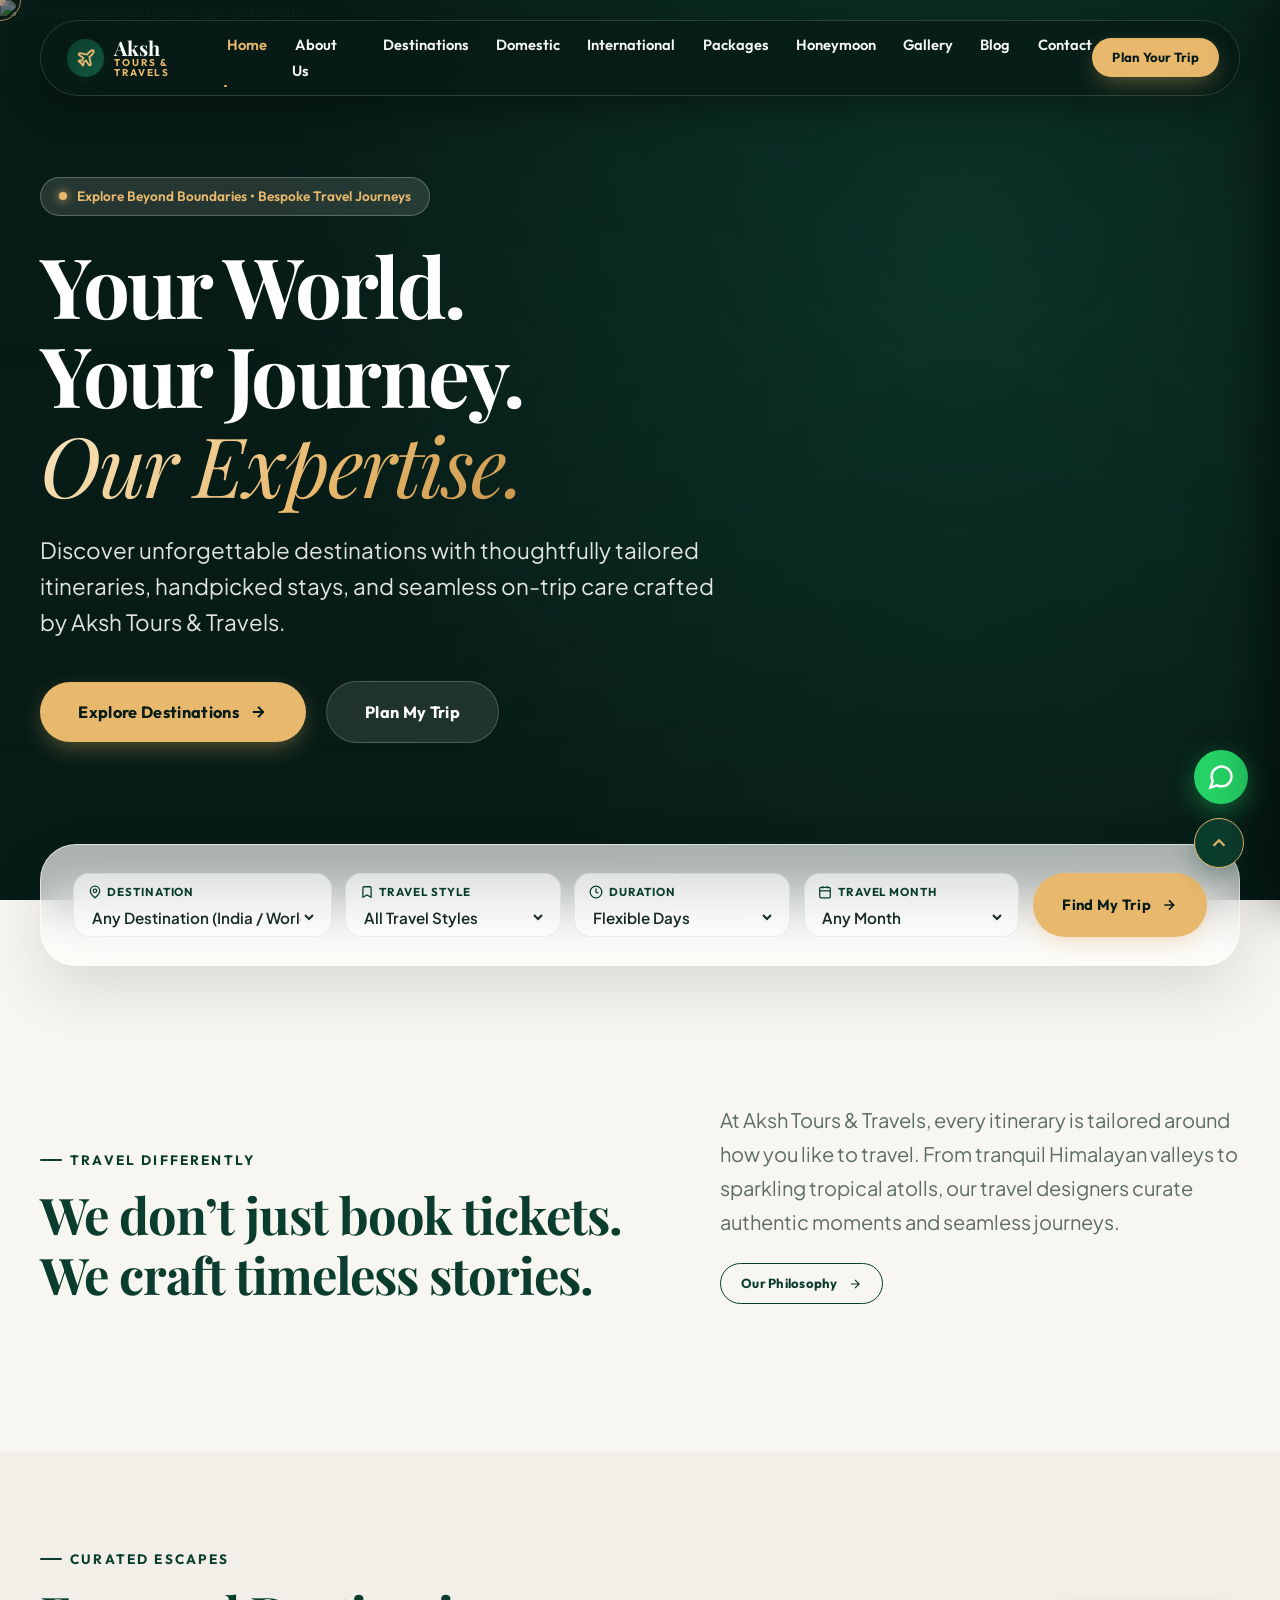
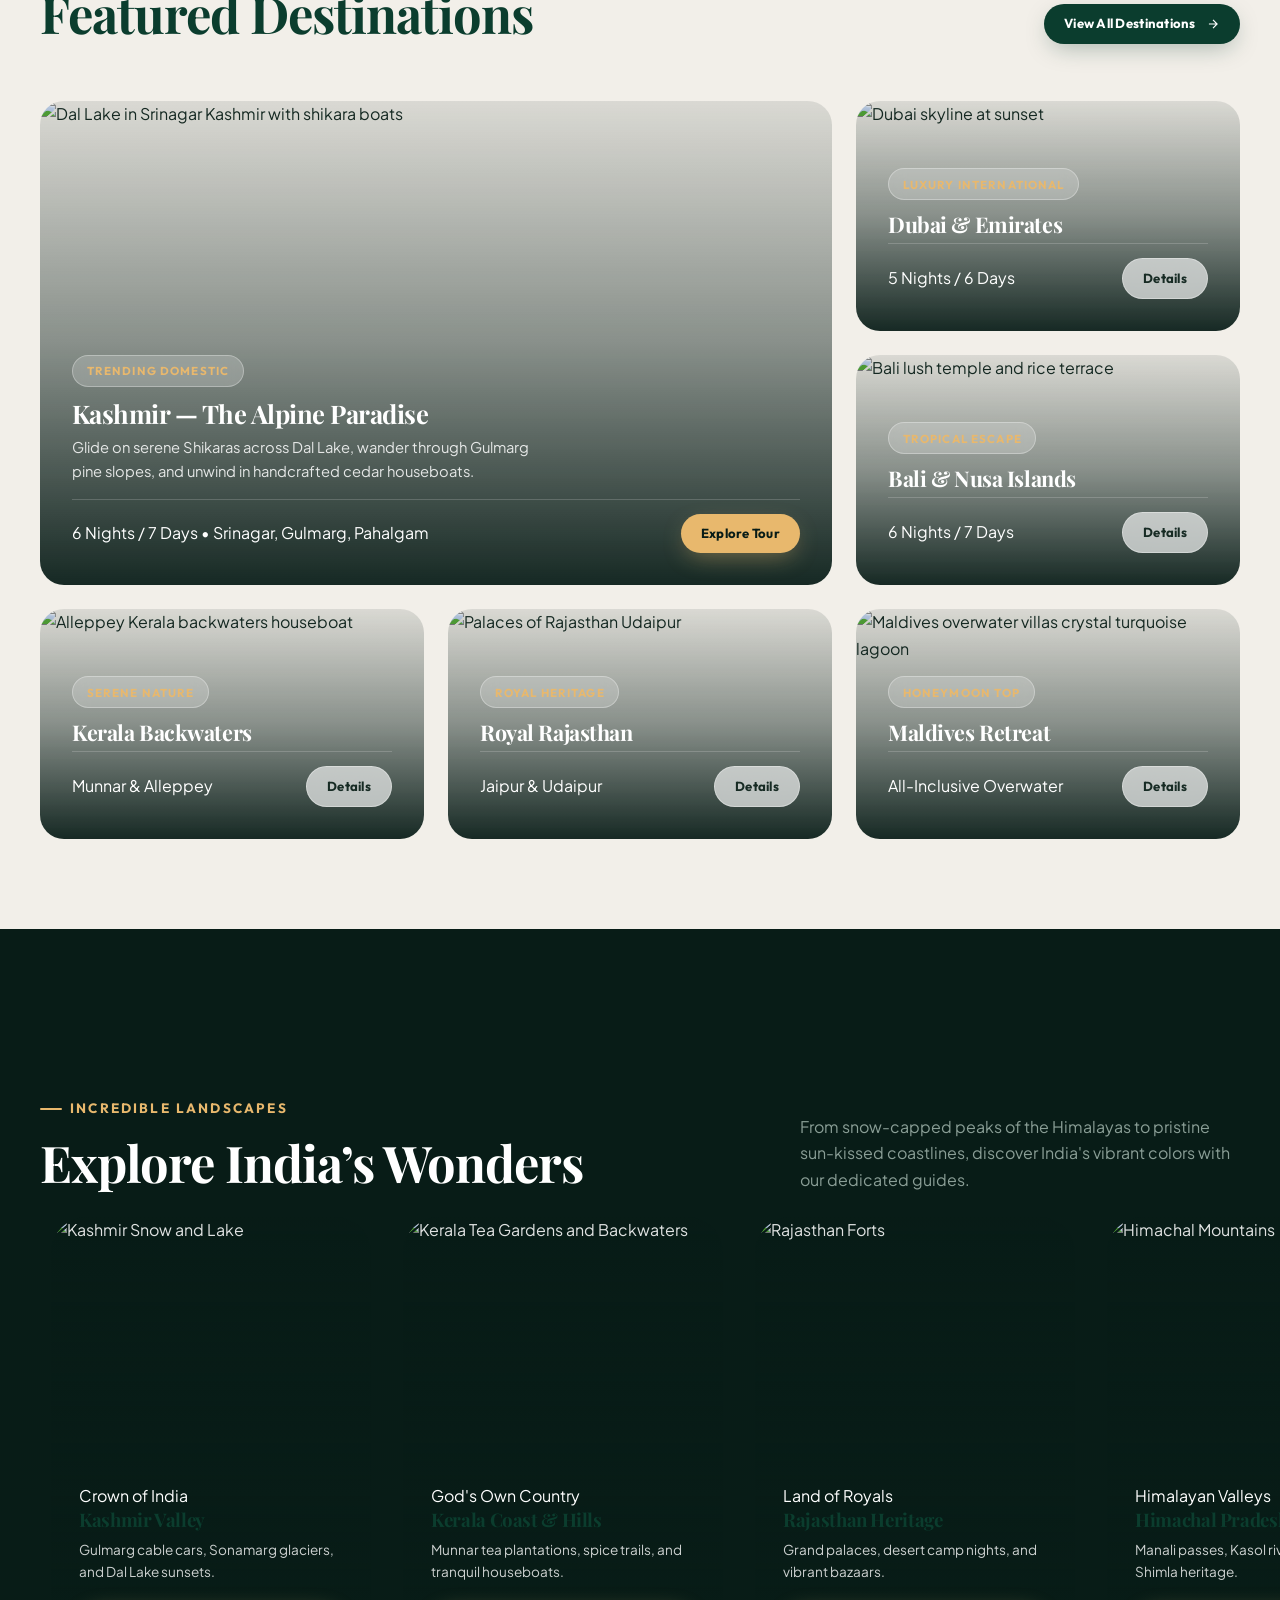
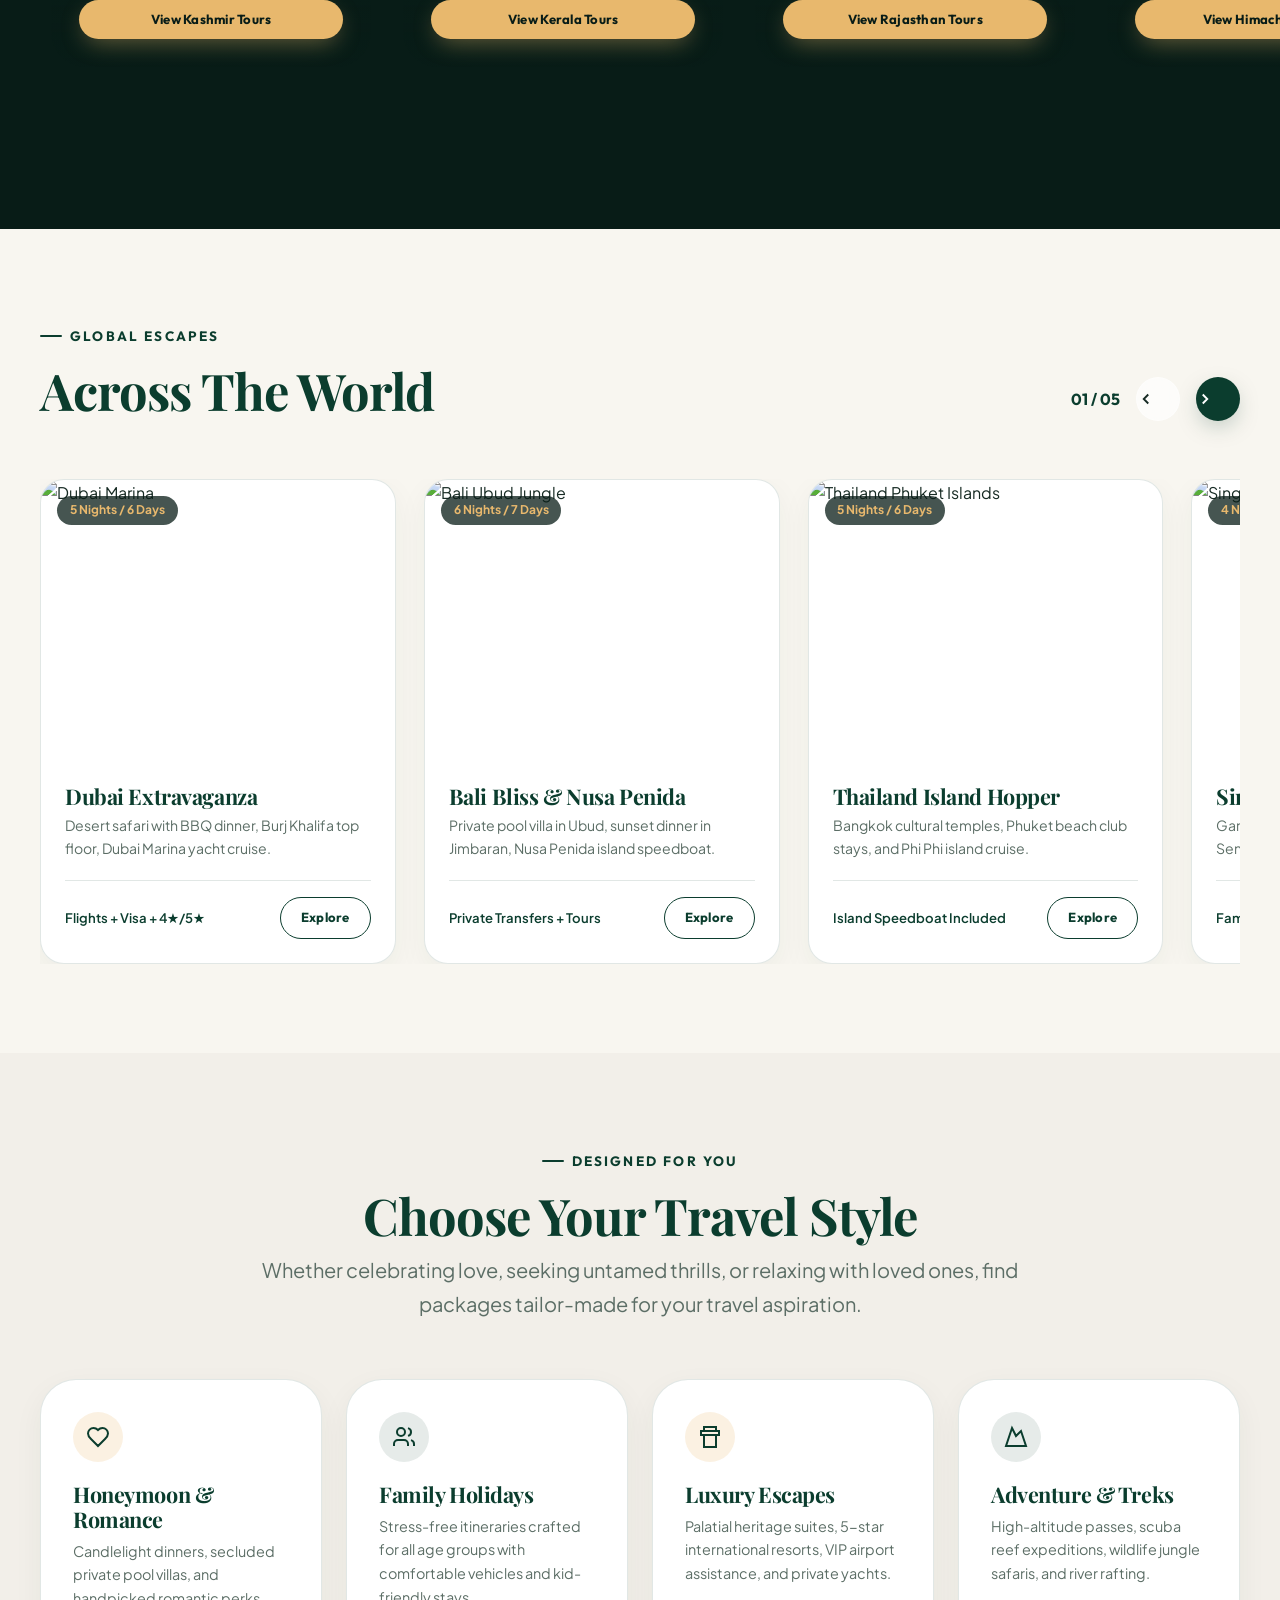
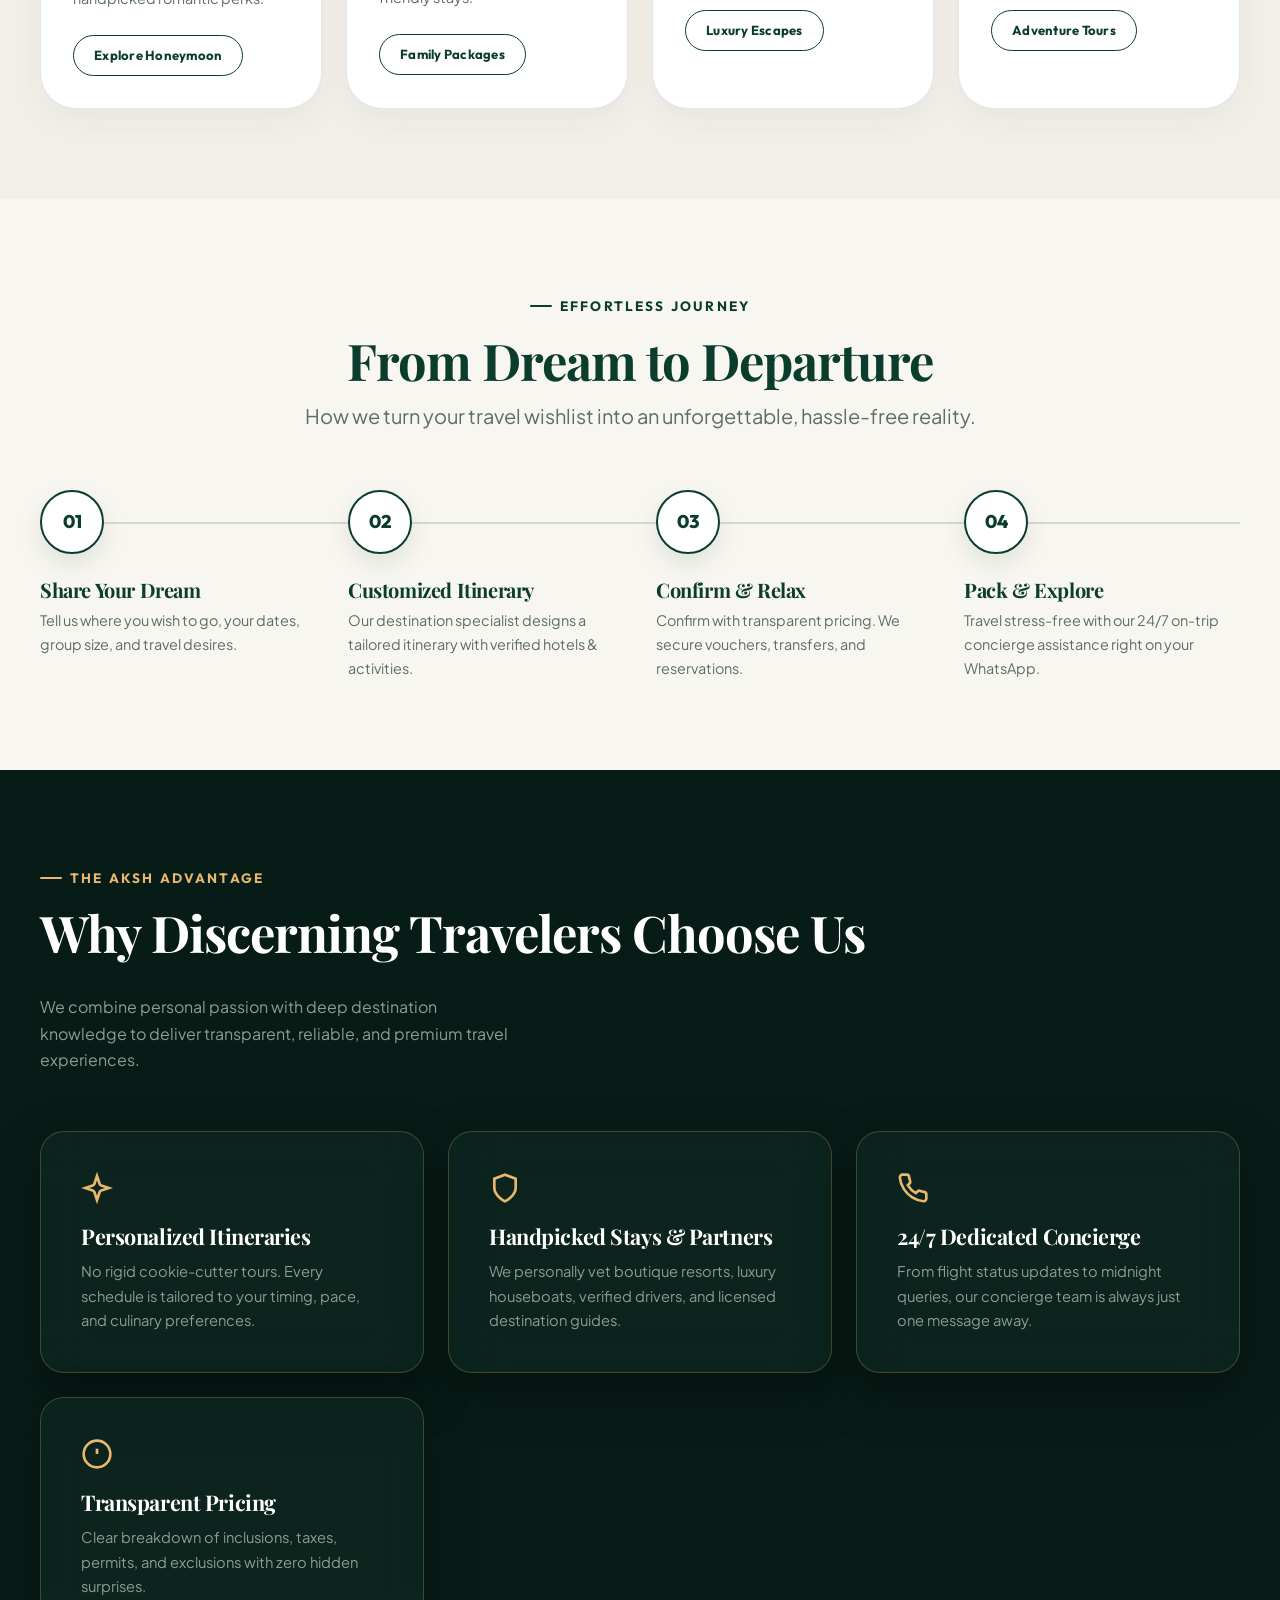
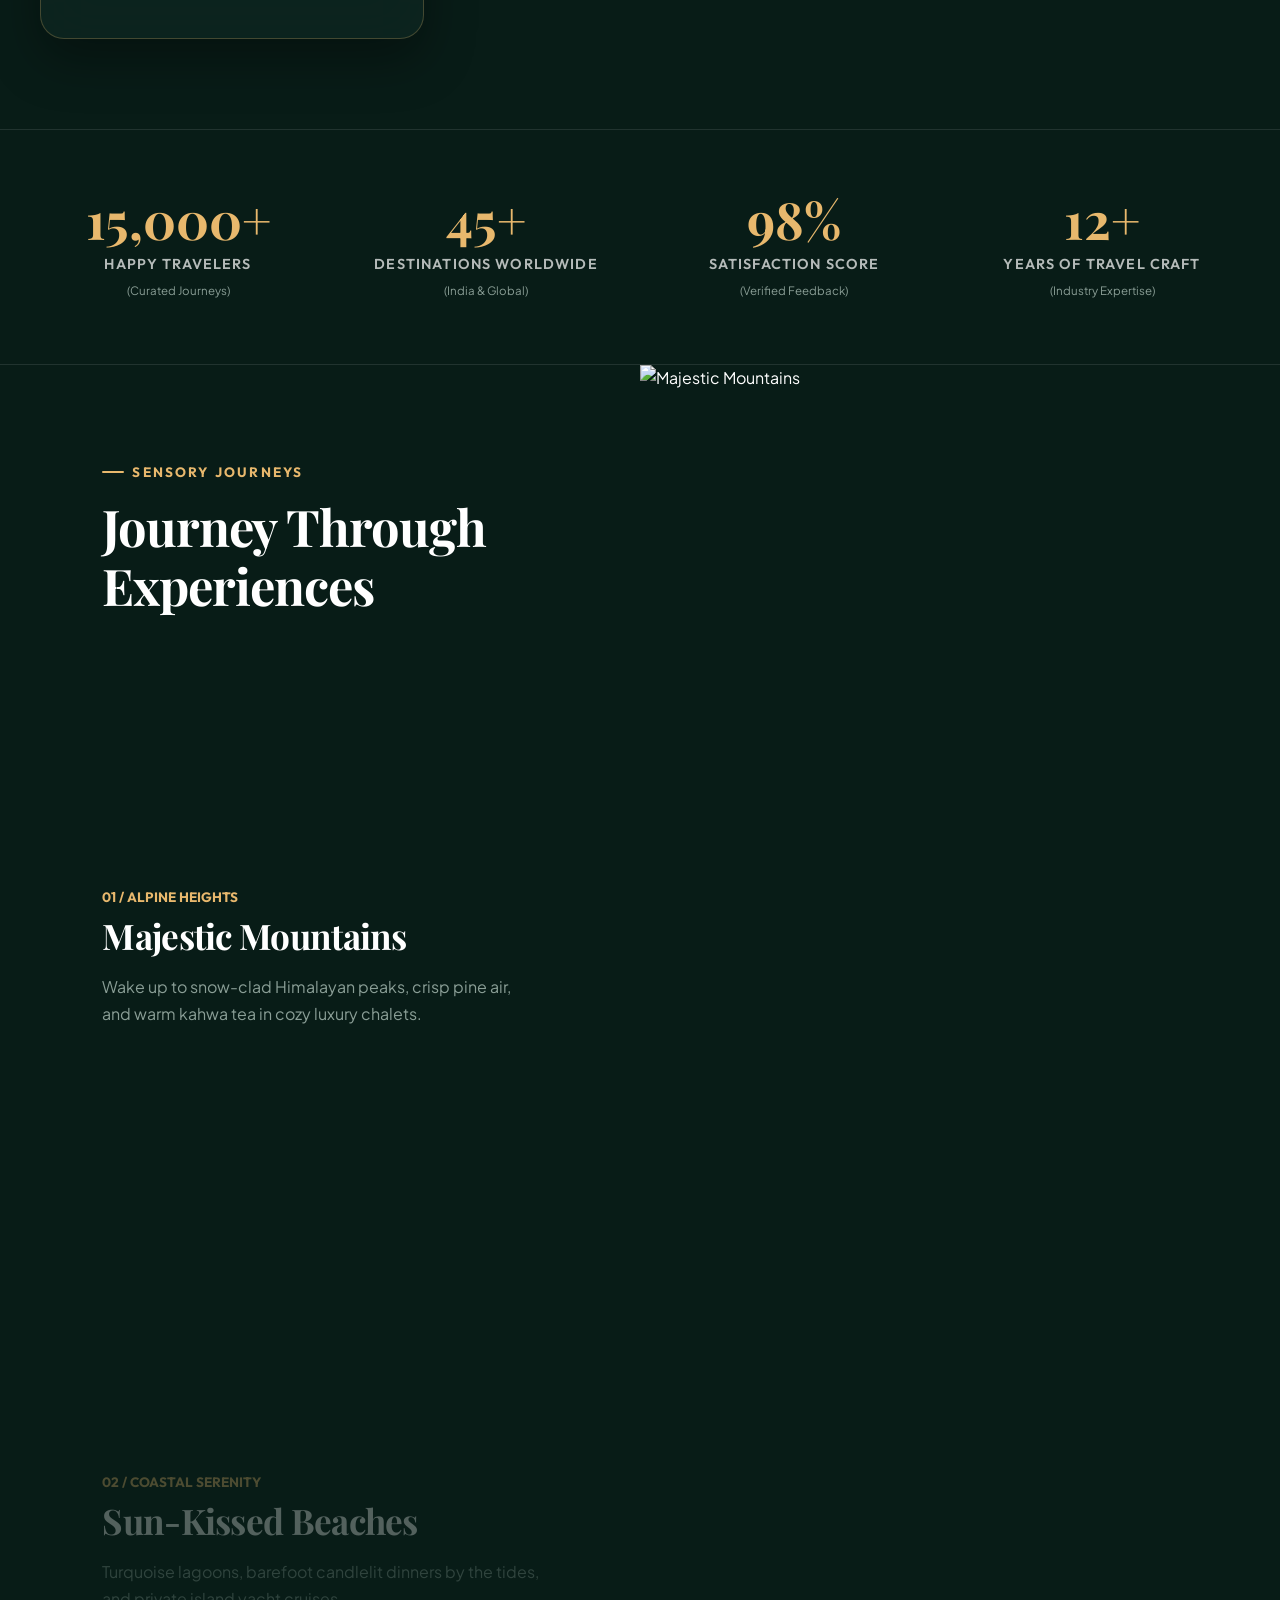
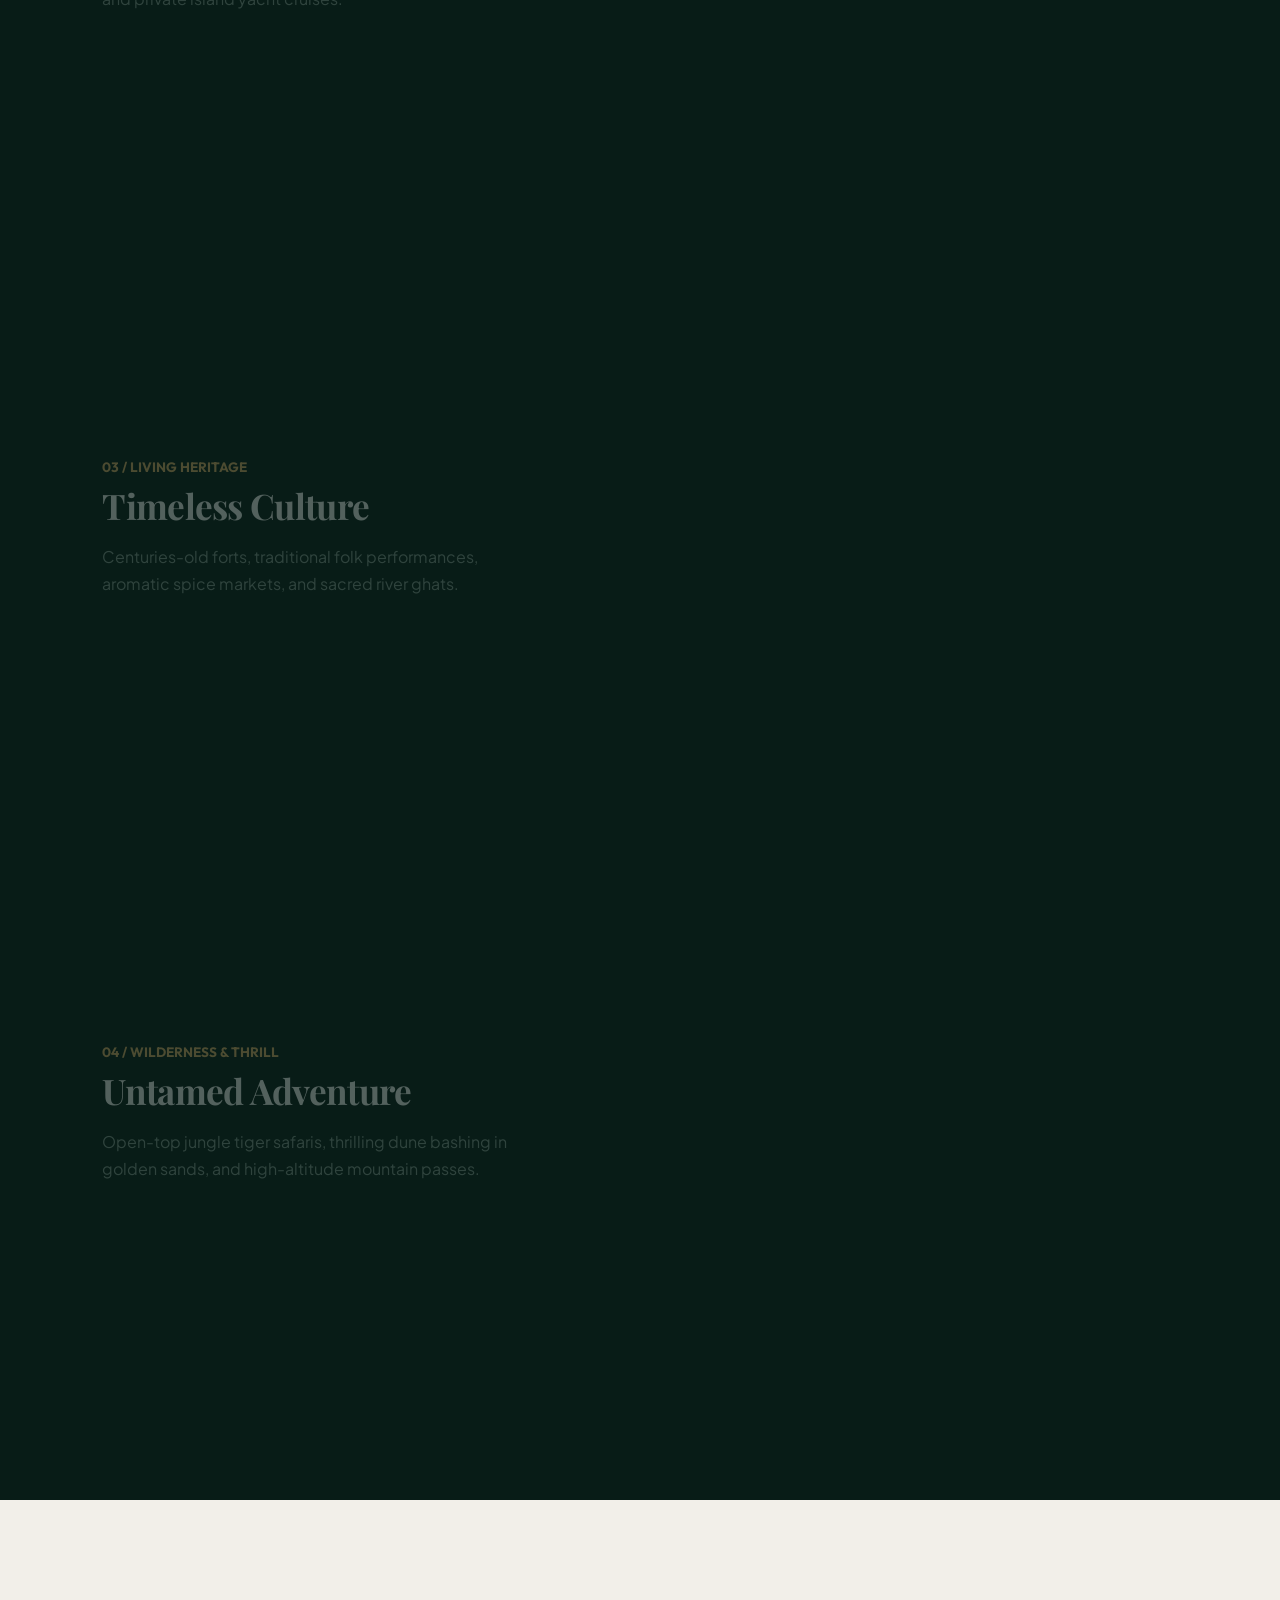
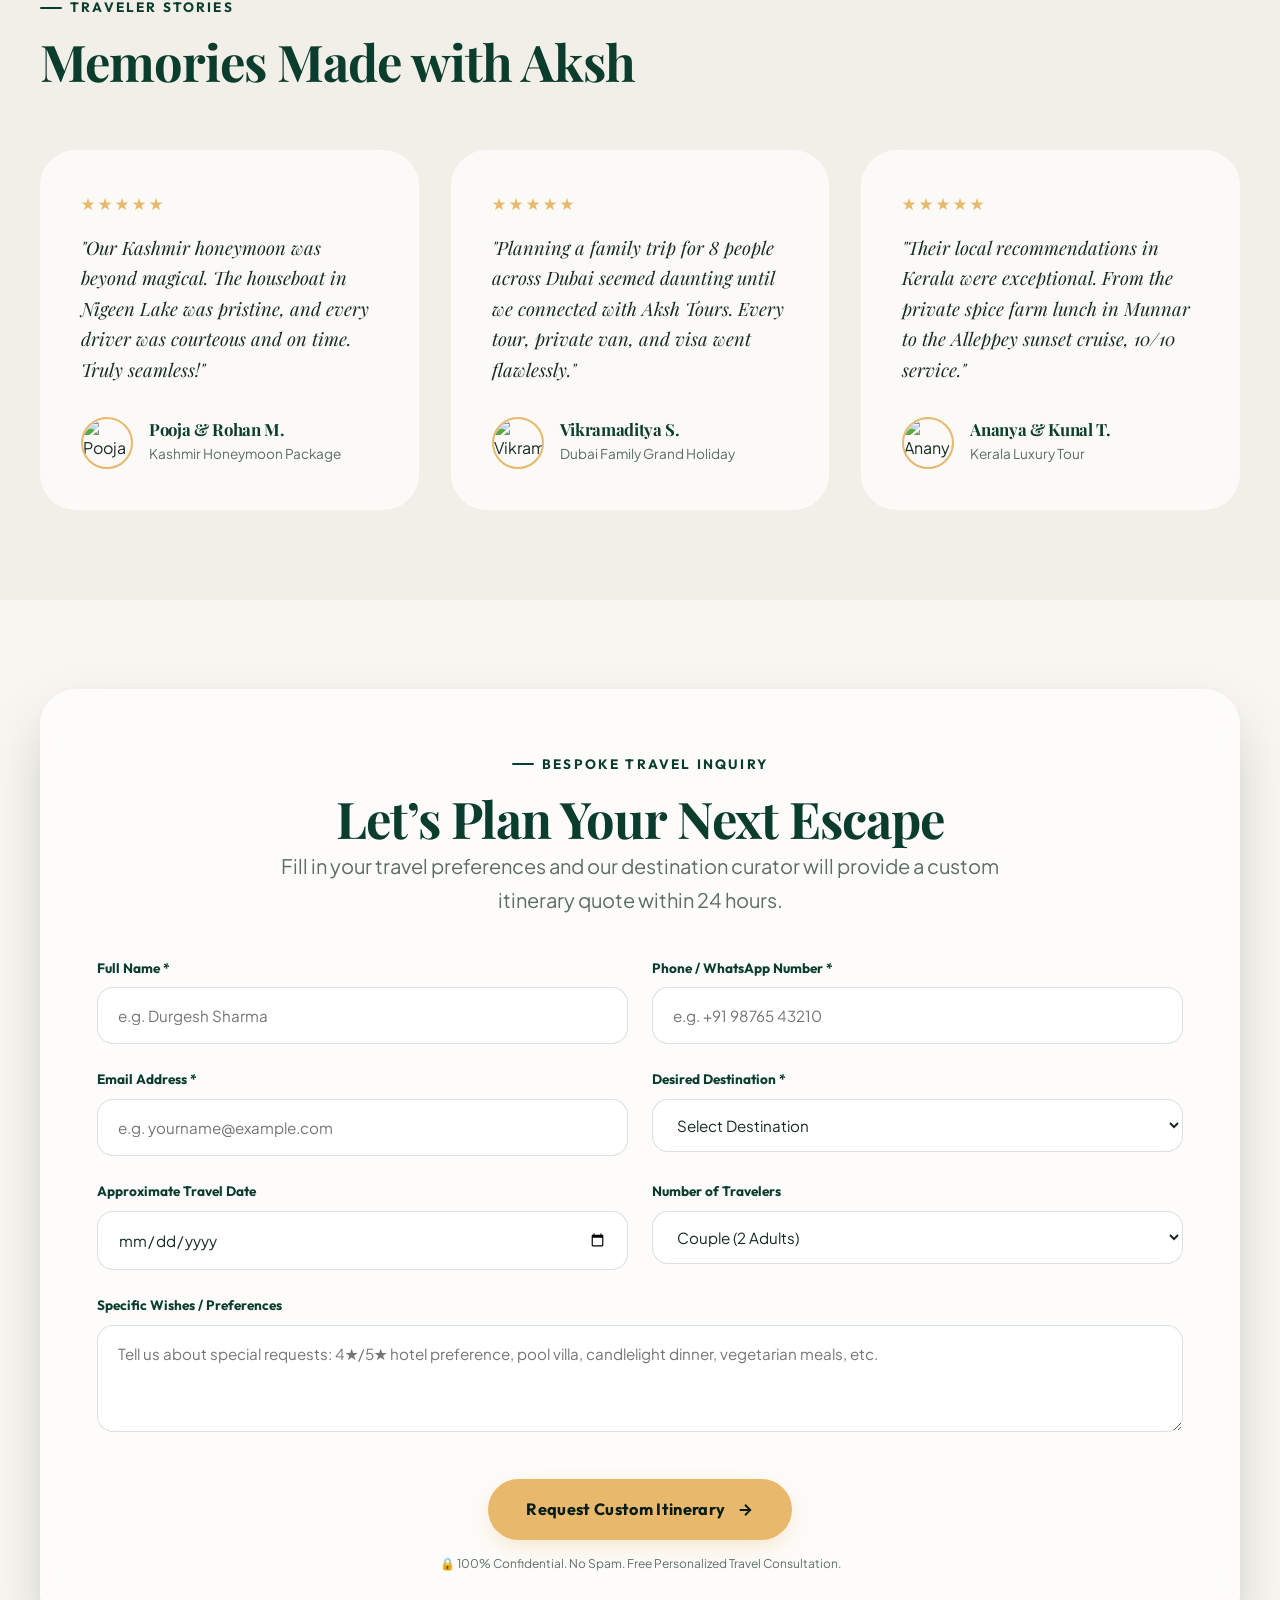
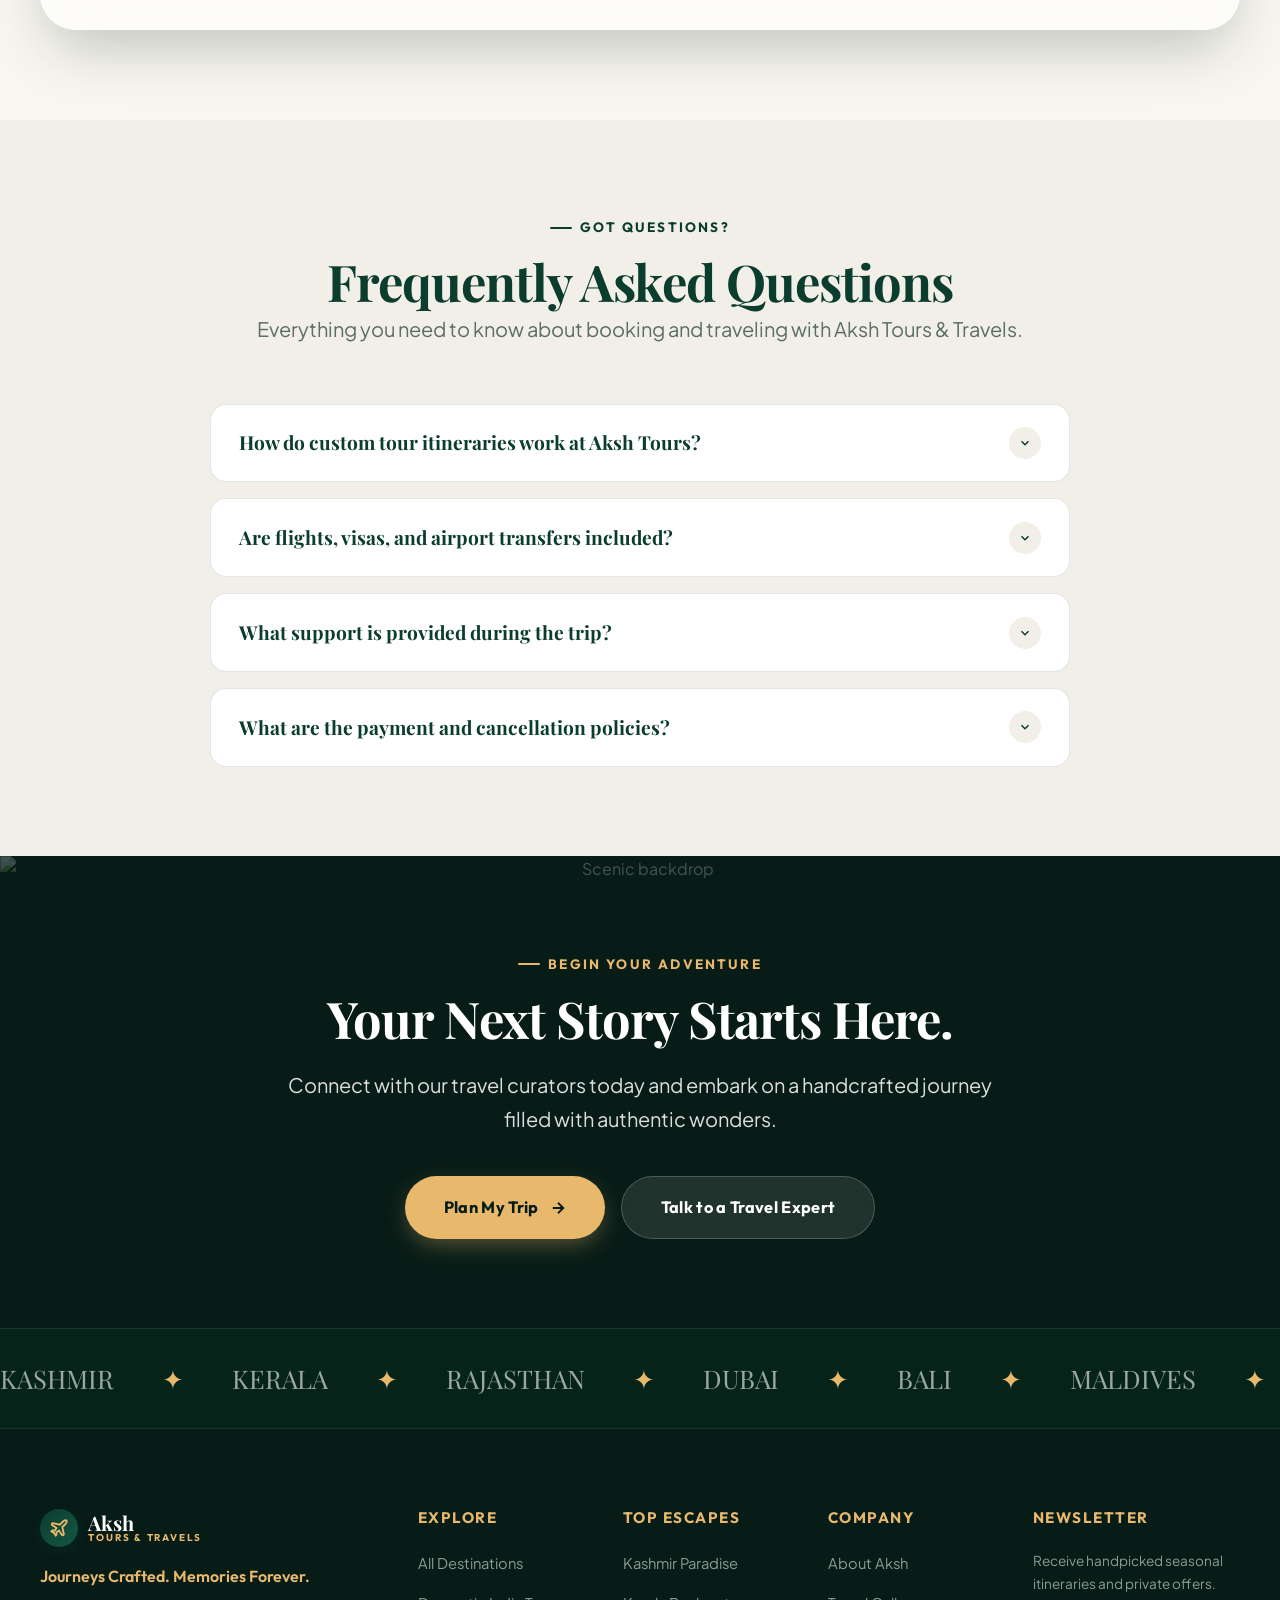
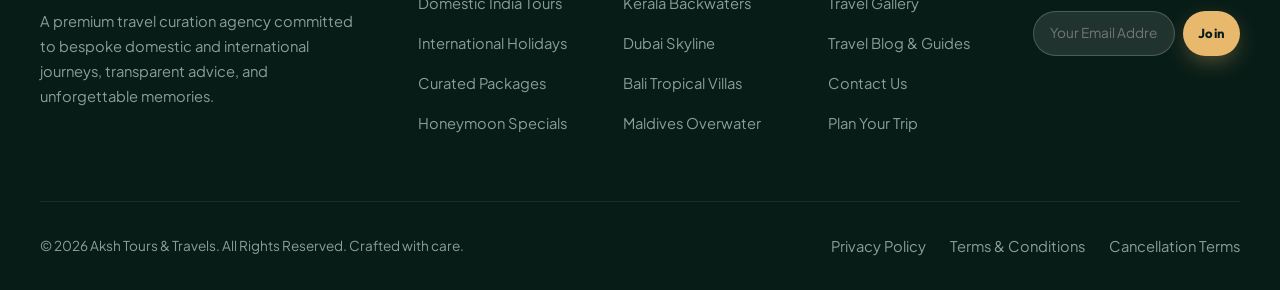
==== index.html @ 73341cf7 "initialize website frontend with HTML pages, CSS styling, and interactive JavaScript assets" ====
<!DOCTYPE html>
<html lang="en">
<head>
  <meta charset="UTF-8">
  <meta name="viewport" content="width=device-width, initial-scale=1.0">
  <title>Aksh Tours & Travels | Journeys Crafted. Memories Forever.</title>
  <meta name="description" content="Experience bespoke domestic and international journeys, curated honeymoon escapes, family adventures, and luxury tours crafted by Aksh Tours & Travels.">
  <meta name="keywords" content="Aksh Tours and Travels, luxury travel agency, India tours, international holidays, honeymoon packages, custom itineraries">
  
  <!-- Open Graph / Meta -->
  <meta property="og:type" content="website">
  <meta property="og:title" content="Aksh Tours & Travels | Luxury Curated Travel">
  <meta property="og:description" content="Journeys Crafted. Memories Forever. Explore handpicked domestic and international travel packages.">
  <meta property="og:image" content="https://images.unsplash.com/photo-1507525428034-b723cf961d3e?auto=format&fit=crop&w=1600&q=80">
  
  <!-- Google Fonts -->
  <link rel="preconnect" href="https://fonts.googleapis.com">
  <link rel="preconnect" href="https://fonts.gstatic.com" crossorigin>
  <link href="https://fonts.googleapis.com/css2?family=Outfit:wght@400;500;600;700;800&family=Playfair+Display:ital,wght@0,400;0,600;0,700;1,400;1,600&family=Plus+Jakarta+Sans:wght@300;400;500;600;700&display=swap" rel="stylesheet">
  
  <!-- Vendor CSS (Swiper) -->
  <link rel="stylesheet" href="https://cdn.jsdelivr.net/npm/swiper@11/swiper-bundle.min.css">
  
  <!-- Custom Stylesheet -->
  <link rel="stylesheet" href="assets/css/style.css">
  <link rel="stylesheet" href="assets/css/responsive.css">

  <!-- Schema.org Structured Data -->
  <script type="application/ld+json">
  {
    "@context": "https://schema.org",
    "@type": "TravelAgency",
    "name": "Aksh Tours & Travels",
    "tagline": "Journeys Crafted. Memories Forever.",
    "description": "Premium travel agency crafting customized domestic and international tour packages.",
    "url": "https://akshtours.com",
    "priceRange": "$$$"
  }
  </script>
</head>
<body>

  <!-- Custom Cursor -->
  <div class="custom-cursor"></div>
  <div class="custom-cursor-follower"></div>

  <!-- Header / Navigation -->
  <header class="site-header header-dark-mode">
    <div class="container">
      <nav class="navbar-container" aria-label="Main Navigation">
        <!-- Brand Logo -->
        <a href="index.html" class="brand-logo" aria-label="Aksh Tours and Travels Home">
          <div class="brand-logo-icon">
            <svg width="20" height="20" viewBox="0 0 24 24" fill="none" stroke="currentColor" stroke-width="2.2" stroke-linecap="round" stroke-linejoin="round">
              <path d="M17.8 19.2 16 11l3.5-3.5C21 6 21.5 4 21 3c-1-.5-3 0-4.5 1.5L13 8 4.8 6.2c-.5-.1-.9.1-1.1.5l-.3.5c-.2.5-.1 1 .3 1.3L9 12l-2 3H4l-1 1 3 2 2 3 1-1v-3l3-2 3.5 5.3c.3.4.8.5 1.3.3l.5-.3c.4-.2.6-.6.5-1.1z"/>
            </svg>
          </div>
          <div class="brand-logo-text">
            <span class="main">Aksh</span>
            <span class="sub">Tours & Travels</span>
          </div>
        </a>

        <!-- Desktop Menu -->
        <ul class="nav-menu">
          <li><a href="index.html" class="nav-link active">Home</a></li>
          <li><a href="about.html" class="nav-link">About Us</a></li>
          <li><a href="destinations.html" class="nav-link">Destinations</a></li>
          <li><a href="domestic.html" class="nav-link">Domestic</a></li>
          <li><a href="international.html" class="nav-link">International</a></li>
          <li><a href="packages.html" class="nav-link">Packages</a></li>
          <li><a href="honeymoon.html" class="nav-link">Honeymoon</a></li>
          <li><a href="gallery.html" class="nav-link">Gallery</a></li>
          <li><a href="blog.html" class="nav-link">Blog</a></li>
          <li><a href="contact.html" class="nav-link">Contact</a></li>
        </ul>

        <!-- Action CTAs -->
        <div class="nav-cta-group">
          <a href="contact.html" class="btn btn-primary btn-sm">Plan Your Trip</a>
          <button class="nav-toggle-btn" aria-label="Toggle navigation menu">
            <span></span>
            <span></span>
            <span></span>
          </button>
        </div>
      </nav>
    </div>
  </header>

  <!-- Mobile Off-Canvas Drawer -->
  <div class="mobile-drawer-overlay"></div>
  <aside class="mobile-drawer">
    <div class="mobile-drawer-header">
      <div class="brand-logo">
        <div class="brand-logo-icon">
          <svg width="18" height="18" viewBox="0 0 24 24" fill="none" stroke="currentColor" stroke-width="2.2">
            <path d="M17.8 19.2 16 11l3.5-3.5C21 6 21.5 4 21 3c-1-.5-3 0-4.5 1.5L13 8 4.8 6.2c-.5-.1-.9.1-1.1.5l-.3.5c-.2.5-.1 1 .3 1.3L9 12l-2 3H4l-1 1 3 2 2 3 1-1v-3l3-2 3.5 5.3c.3.4.8.5 1.3.3l.5-.3c.4-.2.6-.6.5-1.1z"/>
          </svg>
        </div>
        <div class="brand-logo-text">
          <span class="main" style="color: #FFFFFF;">Aksh</span>
          <span class="sub" style="color: var(--color-secondary);">Tours & Travels</span>
        </div>
      </div>
      <button class="mobile-drawer-close btn-glass-dark btn-icon-round" aria-label="Close navigation menu">
        <svg width="20" height="20" viewBox="0 0 24 24" fill="none" stroke="currentColor" stroke-width="2"><path d="M18 6 6 18M6 6l12 12"/></svg>
      </button>
    </div>

    <ul class="mobile-nav-list">
      <li><a href="index.html" class="mobile-nav-link active">Home</a></li>
      <li><a href="about.html" class="mobile-nav-link">About Us</a></li>
      <li><a href="destinations.html" class="mobile-nav-link">Destinations <span class="tag">Explore</span></a></li>
      <li><a href="domestic.html" class="mobile-nav-link">Domestic Tours</a></li>
      <li><a href="international.html" class="mobile-nav-link">International Tours</a></li>
      <li><a href="packages.html" class="mobile-nav-link">Tour Packages</a></li>
      <li><a href="honeymoon.html" class="mobile-nav-link">Honeymoon Specials <span class="tag">Popular</span></a></li>
      <li><a href="gallery.html" class="mobile-nav-link">Travel Gallery</a></li>
      <li><a href="blog.html" class="mobile-nav-link">Travel Stories</a></li>
      <li><a href="contact.html" class="mobile-nav-link">Contact & Planning</a></li>
    </ul>

    <div class="mobile-drawer-footer">
      <a href="contact.html" class="btn btn-primary" style="width: 100%;">Let's Plan Your Trip</a>
      <p style="font-size: 0.75rem; color: var(--color-text-subtle); margin-top: 1rem; text-align: center;">Journeys Crafted. Memories Forever.</p>
    </div>
  </aside>

  <main id="main-content">
    
    <!-- 1. IMMERSIVE CINEMATIC HERO SECTION -->
    <section class="hero-section" id="hero">
      <div class="hero-bg">
        <img class="hero-bg-img" src="https://images.unsplash.com/photo-1506744038136-46273834b3fb?auto=format&fit=crop&w=2000&q=85" alt="Serene mountain landscape at twilight">
      </div>
      <div class="hero-overlay"></div>
      
      <!-- Three.js Interactive Particle Canvas Container -->
      <div class="three-canvas-container" id="hero-three-canvas"></div>

      <div class="container">
        <div class="hero-content">
          <div class="hero-meta-badge">
            <span class="dot"></span>
            <span>Explore Beyond Boundaries • Bespoke Travel Journeys</span>
          </div>

          <h1 class="hero-title">
            Your World. <br>
            Your Journey. <br>
            <span class="highlight">Our Expertise.</span>
          </h1>

          <p class="hero-description">
            Discover unforgettable destinations with thoughtfully tailored itineraries, handpicked stays, and seamless on-trip care crafted by Aksh Tours & Travels.
          </p>

          <div class="hero-cta-group">
            <a href="destinations.html" class="btn btn-primary btn-lg">
              <span>Explore Destinations</span>
              <svg class="icon-arrow" width="18" height="18" viewBox="0 0 24 24" fill="none" stroke="currentColor" stroke-width="2.5"><path d="M5 12h14M12 5l7 7-7 7"/></svg>
            </a>
            <a href="contact.html" class="btn btn-glass-dark btn-lg">
              <span>Plan My Trip</span>
            </a>
          </div>
        </div>
      </div>

    </section>

    <!-- 2. QUICK SEARCH / TRIP FINDER FLOATING BAR -->
    <div class="container quick-search-wrapper" id="quick-search-section">
      <div class="quick-search-card">
        <form class="quick-search-form" action="destinations.html" method="GET">
          
          <div class="search-field-group">
            <label class="search-field-label" for="search-dest">
              <svg width="14" height="14" viewBox="0 0 24 24" fill="none" stroke="currentColor" stroke-width="2.2"><path d="M20 10c0 6-8 12-8 12s-8-6-8-12a8 8 0 0 1 16 0Z"/><circle cx="12" cy="10" r="3"/></svg>
              Destination
            </label>
            <select id="search-dest" name="destination" class="search-field-select">
              <option value="all">Any Destination (India / World)</option>
              <option value="kashmir">Kashmir (Paradise on Earth)</option>
              <option value="kerala">Kerala (God's Own Country)</option>
              <option value="rajasthan">Rajasthan (Royal Heritage)</option>
              <option value="himachal">Himachal Pradesh</option>
              <option value="goa">Goa (Sun, Sand & Heritage)</option>
              <option value="andaman">Andaman Islands</option>
              <option value="dubai">Dubai & UAE</option>
              <option value="bali">Bali, Indonesia</option>
              <option value="maldives">Maldives Luxury</option>
              <option value="thailand">Thailand Escapes</option>
              <option value="singapore">Singapore Discovery</option>
              <option value="vietnam">Vietnam & Indochina</option>
            </select>
          </div>

          <div class="search-field-group">
            <label class="search-field-label" for="search-type">
              <svg width="14" height="14" viewBox="0 0 24 24" fill="none" stroke="currentColor" stroke-width="2.2"><path d="m19 21-7-4-7 4V5a2 2 0 0 1 2-2h10a2 2 0 0 1 2 2v16z"/></svg>
              Travel Style
            </label>
            <select id="search-type" name="travel-type" class="search-field-select">
              <option value="all">All Travel Styles</option>
              <option value="honeymoon">Honeymoon & Romance</option>
              <option value="family">Family Holidays</option>
              <option value="luxury">Luxury Retreats</option>
              <option value="adventure">Adventure & Trekking</option>
              <option value="group">Group & Corporate</option>
            </select>
          </div>

          <div class="search-field-group">
            <label class="search-field-label" for="search-duration">
              <svg width="14" height="14" viewBox="0 0 24 24" fill="none" stroke="currentColor" stroke-width="2.2"><circle cx="12" cy="12" r="10"/><polyline points="12 6 12 12 16 14"/></svg>
              Duration
            </label>
            <select id="search-duration" name="duration" class="search-field-select">
              <option value="any">Flexible Days</option>
              <option value="3-5">3 - 5 Days (Short Break)</option>
              <option value="6-8">6 - 8 Days (Classic)</option>
              <option value="9-12">9 - 12 Days (Grand Tour)</option>
              <option value="13+">13+ Days (Immersive)</option>
            </select>
          </div>

          <div class="search-field-group">
            <label class="search-field-label" for="search-month">
              <svg width="14" height="14" viewBox="0 0 24 24" fill="none" stroke="currentColor" stroke-width="2.2"><rect width="18" height="18" x="3" y="4" rx="2" ry="2"/><line x1="16" x2="16" y1="2" y2="6"/><line x1="8" x2="8" y1="2" y2="6"/><line x1="3" x2="21" y1="10" y2="10"/></svg>
              Travel Month
            </label>
            <select id="search-month" name="month" class="search-field-select">
              <option value="flexible">Any Month</option>
              <option value="oct-nov">Oct - Nov (Autumn / Festivities)</option>
              <option value="dec-jan">Dec - Jan (Winter Holidays)</option>
              <option value="feb-mar">Feb - Mar (Spring Escapes)</option>
              <option value="apr-jun">Apr - Jun (Summer Vacations)</option>
              <option value="jul-sep">Jul - Sep (Monsoon Magic)</option>
            </select>
          </div>

          <button type="submit" class="btn btn-primary" style="height: 100%;">
            <span>Find My Trip</span>
            <svg class="icon-arrow" width="16" height="16" viewBox="0 0 24 24" fill="none" stroke="currentColor" stroke-width="2.5"><path d="M5 12h14M12 5l7 7-7 7"/></svg>
          </button>
        </form>
      </div>
    </div>

    <!-- 3. BRAND INTRODUCTION / EDITORIAL -->
    <section class="section-padding" id="intro">
      <div class="container">
        <div class="section-header-split">
          <div style="max-width: 620px;">
            <span class="eyebrow eyebrow-dark">Travel Differently</span>
            <h2 class="section-title">We don’t just book tickets. We craft timeless stories.</h2>
          </div>
          <div style="max-width: 520px;">
            <p class="lead-text">
              At Aksh Tours & Travels, every itinerary is tailored around how you like to travel. From tranquil Himalayan valleys to sparkling tropical atolls, our travel designers curate authentic moments and seamless journeys.
            </p>
            <div style="margin-top: 1.5rem;">
              <a href="about.html" class="btn btn-outline btn-sm">
                <span>Our Philosophy</span>
                <svg width="14" height="14" viewBox="0 0 24 24" fill="none" stroke="currentColor" stroke-width="2"><path d="M5 12h14M12 5l7 7-7 7"/></svg>
              </a>
            </div>
          </div>
        </div>
      </div>
    </section>

    <!-- 4. FEATURED DESTINATIONS BENTO GRID -->
    <section class="section-padding bg-sand" id="featured-destinations">
      <div class="container">
        <div class="section-header-split">
          <div>
            <span class="eyebrow eyebrow-dark">Curated Escapes</span>
            <h2 class="section-title">Featured Destinations</h2>
          </div>
          <a href="destinations.html" class="btn btn-emerald btn-sm">
            <span>View All Destinations</span>
            <svg class="icon-arrow" width="14" height="14" viewBox="0 0 24 24" fill="none" stroke="currentColor" stroke-width="2"><path d="M5 12h14M12 5l7 7-7 7"/></svg>
          </a>
        </div>

        <div class="bento-grid bento-grid-8">
          
          <!-- Bento 1: Kashmir (Large Col 8, Row 2) -->
          <div class="bento-card bento-col-8 bento-row-2">
            <img class="bento-bg-img" src="https://images.unsplash.com/photo-1566837945700-30057527ade0?auto=format&fit=crop&w=1200&q=80" alt="Dal Lake in Srinagar Kashmir with shikara boats">
            <div class="bento-content">
              <span class="bento-badge">Trending Domestic</span>
              <h3 class="bento-title">Kashmir — The Alpine Paradise</h3>
              <p class="bento-desc">Glide on serene Shikaras across Dal Lake, wander through Gulmarg pine slopes, and unwind in handcrafted cedar houseboats.</p>
              <div class="bento-footer">
                <span>6 Nights / 7 Days • Srinagar, Gulmarg, Pahalgam</span>
                <a href="package-details.html?dest=kashmir" class="btn btn-primary btn-sm">Explore Tour</a>
              </div>
            </div>
          </div>

          <!-- Bento 2: Dubai (Col 4, Row 1) -->
          <div class="bento-card bento-col-4 bento-row-1">
            <img class="bento-bg-img" src="https://images.unsplash.com/photo-1512453979798-5ea266f8880c?auto=format&fit=crop&w=800&q=80" alt="Dubai skyline at sunset">
            <div class="bento-content">
              <span class="bento-badge">Luxury International</span>
              <h3 class="bento-title" style="font-size: 1.35rem;">Dubai & Emirates</h3>
              <div class="bento-footer">
                <span>5 Nights / 6 Days</span>
                <a href="package-details.html?dest=dubai" class="btn btn-glass btn-sm">Details</a>
              </div>
            </div>
          </div>

          <!-- Bento 3: Bali (Col 4, Row 1) -->
          <div class="bento-card bento-col-4 bento-row-1">
            <img class="bento-bg-img" src="https://images.unsplash.com/photo-1537996194471-e657df975ab4?auto=format&fit=crop&w=800&q=80" alt="Bali lush temple and rice terrace">
            <div class="bento-content">
              <span class="bento-badge">Tropical Escape</span>
              <h3 class="bento-title" style="font-size: 1.35rem;">Bali & Nusa Islands</h3>
              <div class="bento-footer">
                <span>6 Nights / 7 Days</span>
                <a href="package-details.html?dest=bali" class="btn btn-glass btn-sm">Details</a>
              </div>
            </div>
          </div>

          <!-- Bento 4: Kerala (Col 4, Row 1) -->
          <div class="bento-card bento-col-4 bento-row-1">
            <img class="bento-bg-img" src="https://images.unsplash.com/photo-1602216056096-3b40cc0c9944?auto=format&fit=crop&w=800&q=80" alt="Alleppey Kerala backwaters houseboat">
            <div class="bento-content">
              <span class="bento-badge">Serene Nature</span>
              <h3 class="bento-title" style="font-size: 1.35rem;">Kerala Backwaters</h3>
              <div class="bento-footer">
                <span>Munnar & Alleppey</span>
                <a href="package-details.html?dest=kerala" class="btn btn-glass btn-sm">Details</a>
              </div>
            </div>
          </div>

          <!-- Bento 5: Rajasthan (Col 4, Row 1) -->
          <div class="bento-card bento-col-4 bento-row-1">
            <img class="bento-bg-img" src="https://images.unsplash.com/photo-1599661046289-e31897846e41?auto=format&fit=crop&w=800&q=80" alt="Palaces of Rajasthan Udaipur">
            <div class="bento-content">
              <span class="bento-badge">Royal Heritage</span>
              <h3 class="bento-title" style="font-size: 1.35rem;">Royal Rajasthan</h3>
              <div class="bento-footer">
                <span>Jaipur & Udaipur</span>
                <a href="package-details.html?dest=rajasthan" class="btn btn-glass btn-sm">Details</a>
              </div>
            </div>
          </div>

          <!-- Bento 6: Maldives (Col 4, Row 1) -->
          <div class="bento-card bento-col-4 bento-row-1">
            <img class="bento-bg-img" src="https://images.unsplash.com/photo-1514282401047-d79a71a590e8?auto=format&fit=crop&w=800&q=80" alt="Maldives overwater villas crystal turquoise lagoon">
            <div class="bento-content">
              <span class="bento-badge">Honeymoon Top</span>
              <h3 class="bento-title" style="font-size: 1.35rem;">Maldives Retreat</h3>
              <div class="bento-footer">
                <span>All-Inclusive Overwater</span>
                <a href="honeymoon.html" class="btn btn-glass btn-sm">Details</a>
              </div>
            </div>
          </div>

        </div>
      </div>
    </section>

    <!-- 5. EXPLORE INDIA (HORIZONTAL PINNED SCROLLER) -->
    <section class="horizontal-scroll-section" id="domestic-section">
      <div class="container horizontal-scroll-header">
        <div class="section-header-split" style="margin-bottom: 0;">
          <div>
            <span class="eyebrow" style="color: var(--color-secondary);">Incredible Landscapes</span>
            <h2 class="section-title" style="color: var(--color-white);">Explore India’s Wonders</h2>
          </div>
          <p style="color: var(--color-text-subtle); max-width: 440px;">
            From snow-capped peaks of the Himalayas to pristine sun-kissed coastlines, discover India's vibrant colors with our dedicated guides.
          </p>
        </div>
      </div>

      <div class="horizontal-track-wrapper">
        <div class="horizontal-track">
          
          <div class="horizontal-card">
            <img src="https://images.unsplash.com/photo-1566837945700-30057527ade0?auto=format&fit=crop&w=800&q=80" alt="Kashmir Snow and Lake">
            <div class="card-overlay">
              <span class="bento-badge">Crown of India</span>
              <h3>Kashmir Valley</h3>
              <p style="font-size: 0.85rem; margin: 0.5rem 0 1rem; color: rgba(255,255,255,0.8);">Gulmarg cable cars, Sonamarg glaciers, and Dal Lake sunsets.</p>
              <a href="domestic.html" class="btn btn-primary btn-sm">View Kashmir Tours</a>
            </div>
          </div>

          <div class="horizontal-card">
            <img src="https://images.unsplash.com/photo-1602216056096-3b40cc0c9944?auto=format&fit=crop&w=800&q=80" alt="Kerala Tea Gardens and Backwaters">
            <div class="card-overlay">
              <span class="bento-badge">God's Own Country</span>
              <h3>Kerala Coast & Hills</h3>
              <p style="font-size: 0.85rem; margin: 0.5rem 0 1rem; color: rgba(255,255,255,0.8);">Munnar tea plantations, spice trails, and tranquil houseboats.</p>
              <a href="domestic.html" class="btn btn-primary btn-sm">View Kerala Tours</a>
            </div>
          </div>

          <div class="horizontal-card">
            <img src="https://images.unsplash.com/photo-1599661046289-e31897846e41?auto=format&fit=crop&w=800&q=80" alt="Rajasthan Forts">
            <div class="card-overlay">
              <span class="bento-badge">Land of Royals</span>
              <h3>Rajasthan Heritage</h3>
              <p style="font-size: 0.85rem; margin: 0.5rem 0 1rem; color: rgba(255,255,255,0.8);">Grand palaces, desert camp nights, and vibrant bazaars.</p>
              <a href="domestic.html" class="btn btn-primary btn-sm">View Rajasthan Tours</a>
            </div>
          </div>

          <div class="horizontal-card">
            <img src="https://images.unsplash.com/photo-1588668214407-6ea9a6d8c272?auto=format&fit=crop&w=800&q=80" alt="Himachal Mountains">
            <div class="card-overlay">
              <span class="bento-badge">Himalayan Valleys</span>
              <h3>Himachal Pradesh</h3>
              <p style="font-size: 0.85rem; margin: 0.5rem 0 1rem; color: rgba(255,255,255,0.8);">Manali passes, Kasol riverside trails, and Shimla heritage.</p>
              <a href="domestic.html" class="btn btn-primary btn-sm">View Himachal Tours</a>
            </div>
          </div>

          <div class="horizontal-card">
            <img src="https://images.unsplash.com/photo-1512343879784-a960bf40e7f2?auto=format&fit=crop&w=800&q=80" alt="Goa Beaches">
            <div class="card-overlay">
              <span class="bento-badge">Coastal Bliss</span>
              <h3>Goa & Konkan</h3>
              <p style="font-size: 0.85rem; margin: 0.5rem 0 1rem; color: rgba(255,255,255,0.8);">Golden sands, Portuguese villas, and vibrant coastal dining.</p>
              <a href="domestic.html" class="btn btn-primary btn-sm">View Goa Tours</a>
            </div>
          </div>

          <div class="horizontal-card">
            <img src="https://images.unsplash.com/photo-1589308078059-be1415eab4c3?auto=format&fit=crop&w=800&q=80" alt="Andaman Havelock Island">
            <div class="card-overlay">
              <span class="bento-badge">Island Paradise</span>
              <h3>Andaman & Nicobar</h3>
              <p style="font-size: 0.85rem; margin: 0.5rem 0 1rem; color: rgba(255,255,255,0.8);">Radhanagar beach, scuba diving, and private catamaran cruises.</p>
              <a href="domestic.html" class="btn btn-primary btn-sm">View Andaman Tours</a>
            </div>
          </div>

        </div>
      </div>
    </section>

    <!-- 6. ACROSS THE WORLD (INTERNATIONAL SLIDER) -->
    <section class="section-padding" id="international-section">
      <div class="container">
        <div class="section-header-split">
          <div>
            <span class="eyebrow eyebrow-dark">Global Escapes</span>
            <h2 class="section-title">Across The World</h2>
          </div>
          <div style="display: flex; align-items: center; gap: 1rem;">
            <div class="swiper-pagination-intl" style="position: static; width: auto; font-family: var(--font-accent); font-weight: 700; color: var(--color-primary);"></div>
            <button class="swiper-btn-prev-intl btn-glass btn-icon-round" aria-label="Previous International Destination">
              <svg width="18" height="18" viewBox="0 0 24 24" fill="none" stroke="currentColor" stroke-width="2.5"><path d="m15 18-6-6 6-6"/></svg>
            </button>
            <button class="swiper-btn-next-intl btn-emerald btn-icon-round" aria-label="Next International Destination">
              <svg width="18" height="18" viewBox="0 0 24 24" fill="none" stroke="currentColor" stroke-width="2.5"><path d="m9 18 6-6-6-6"/></svg>
            </button>
          </div>
        </div>

        <div class="swiper international-swiper">
          <div class="swiper-wrapper">
            
            <div class="swiper-slide">
              <div class="solid-card" style="overflow: hidden;">
                <div style="height: 280px; position: relative;">
                  <img src="https://images.unsplash.com/photo-1512453979798-5ea266f8880c?auto=format&fit=crop&w=700&q=80" alt="Dubai Marina" style="width: 100%; height: 100%; object-fit: cover;">
                  <span style="position: absolute; top: 1rem; left: 1rem; background: rgba(8,28,23,0.75); color: var(--color-secondary); padding: 0.3rem 0.8rem; border-radius: var(--radius-pill); font-size: 0.75rem; font-weight: 700;">5 Nights / 6 Days</span>
                </div>
                <div style="padding: 1.5rem;">
                  <h3 class="card-title" style="margin-bottom: 0.35rem;">Dubai Extravaganza</h3>
                  <p style="font-size: 0.88rem; color: var(--color-text-muted); margin-bottom: 1.25rem;">Desert safari with BBQ dinner, Burj Khalifa top floor, Dubai Marina yacht cruise.</p>
                  <div style="display: flex; justify-content: space-between; align-items: center; border-top: 1px solid var(--color-border); padding-top: 1rem;">
                    <span style="font-size: 0.82rem; color: var(--color-primary); font-weight: 600;">Flights + Visa + 4★/5★</span>
                    <a href="package-details.html?dest=dubai" class="btn btn-outline btn-sm">Explore</a>
                  </div>
                </div>
              </div>
            </div>

            <div class="swiper-slide">
              <div class="solid-card" style="overflow: hidden;">
                <div style="height: 280px; position: relative;">
                  <img src="https://images.unsplash.com/photo-1537996194471-e657df975ab4?auto=format&fit=crop&w=700&q=80" alt="Bali Ubud Jungle" style="width: 100%; height: 100%; object-fit: cover;">
                  <span style="position: absolute; top: 1rem; left: 1rem; background: rgba(8,28,23,0.75); color: var(--color-secondary); padding: 0.3rem 0.8rem; border-radius: var(--radius-pill); font-size: 0.75rem; font-weight: 700;">6 Nights / 7 Days</span>
                </div>
                <div style="padding: 1.5rem;">
                  <h3 class="card-title" style="margin-bottom: 0.35rem;">Bali Bliss & Nusa Penida</h3>
                  <p style="font-size: 0.88rem; color: var(--color-text-muted); margin-bottom: 1.25rem;">Private pool villa in Ubud, sunset dinner in Jimbaran, Nusa Penida island speedboat.</p>
                  <div style="display: flex; justify-content: space-between; align-items: center; border-top: 1px solid var(--color-border); padding-top: 1rem;">
                    <span style="font-size: 0.82rem; color: var(--color-primary); font-weight: 600;">Private Transfers + Tours</span>
                    <a href="package-details.html?dest=bali" class="btn btn-outline btn-sm">Explore</a>
                  </div>
                </div>
              </div>
            </div>

            <div class="swiper-slide">
              <div class="solid-card" style="overflow: hidden;">
                <div style="height: 280px; position: relative;">
                  <img src="https://images.unsplash.com/photo-1552465011-b4e21bf6e79a?auto=format&fit=crop&w=700&q=80" alt="Thailand Phuket Islands" style="width: 100%; height: 100%; object-fit: cover;">
                  <span style="position: absolute; top: 1rem; left: 1rem; background: rgba(8,28,23,0.75); color: var(--color-secondary); padding: 0.3rem 0.8rem; border-radius: var(--radius-pill); font-size: 0.75rem; font-weight: 700;">5 Nights / 6 Days</span>
                </div>
                <div style="padding: 1.5rem;">
                  <h3 class="card-title" style="margin-bottom: 0.35rem;">Thailand Island Hopper</h3>
                  <p style="font-size: 0.88rem; color: var(--color-text-muted); margin-bottom: 1.25rem;">Bangkok cultural temples, Phuket beach club stays, and Phi Phi island cruise.</p>
                  <div style="display: flex; justify-content: space-between; align-items: center; border-top: 1px solid var(--color-border); padding-top: 1rem;">
                    <span style="font-size: 0.82rem; color: var(--color-primary); font-weight: 600;">Island Speedboat Included</span>
                    <a href="package-details.html?dest=thailand" class="btn btn-outline btn-sm">Explore</a>
                  </div>
                </div>
              </div>
            </div>

            <div class="swiper-slide">
              <div class="solid-card" style="overflow: hidden;">
                <div style="height: 280px; position: relative;">
                  <img src="https://images.unsplash.com/photo-1525625293386-3f8f99389edd?auto=format&fit=crop&w=700&q=80" alt="Singapore Marina Bay" style="width: 100%; height: 100%; object-fit: cover;">
                  <span style="position: absolute; top: 1rem; left: 1rem; background: rgba(8,28,23,0.75); color: var(--color-secondary); padding: 0.3rem 0.8rem; border-radius: var(--radius-pill); font-size: 0.75rem; font-weight: 700;">4 Nights / 5 Days</span>
                </div>
                <div style="padding: 1.5rem;">
                  <h3 class="card-title" style="margin-bottom: 0.35rem;">Singapore Futuristic City</h3>
                  <p style="font-size: 0.88rem; color: var(--color-text-muted); margin-bottom: 1.25rem;">Gardens by the Bay, Universal Studios Sentosa, Night Safari, and Marina skypark.</p>
                  <div style="display: flex; justify-content: space-between; align-items: center; border-top: 1px solid var(--color-border); padding-top: 1rem;">
                    <span style="font-size: 0.82rem; color: var(--color-primary); font-weight: 600;">Family Favorite</span>
                    <a href="package-details.html?dest=singapore" class="btn btn-outline btn-sm">Explore</a>
                  </div>
                </div>
              </div>
            </div>

            <div class="swiper-slide">
              <div class="solid-card" style="overflow: hidden;">
                <div style="height: 280px; position: relative;">
                  <img src="https://images.unsplash.com/photo-1528127269322-539801943592?auto=format&fit=crop&w=700&q=80" alt="Vietnam Halong Bay" style="width: 100%; height: 100%; object-fit: cover;">
                  <span style="position: absolute; top: 1rem; left: 1rem; background: rgba(8,28,23,0.75); color: var(--color-secondary); padding: 0.3rem 0.8rem; border-radius: var(--radius-pill); font-size: 0.75rem; font-weight: 700;">7 Nights / 8 Days</span>
                </div>
                <div style="padding: 1.5rem;">
                  <h3 class="card-title" style="margin-bottom: 0.35rem;">Vietnam Highlights</h3>
                  <p style="font-size: 0.88rem; color: var(--color-text-muted); margin-bottom: 1.25rem;">Hanoi old quarter, overnight Halong Bay luxury cruise, and Da Nang golden bridge.</p>
                  <div style="display: flex; justify-content: space-between; align-items: center; border-top: 1px solid var(--color-border); padding-top: 1rem;">
                    <span style="font-size: 0.82rem; color: var(--color-primary); font-weight: 600;">Luxury Cruise Included</span>
                    <a href="package-details.html?dest=vietnam" class="btn btn-outline btn-sm">Explore</a>
                  </div>
                </div>
              </div>
            </div>

          </div>
        </div>
      </div>
    </section>

    <!-- 7. TRAVEL EXPERIENCES BENTO GRID -->
    <section class="section-padding bg-sand" id="experiences">
      <div class="container">
        <div class="section-header text-center">
          <span class="eyebrow eyebrow-dark">Designed for You</span>
          <h2 class="section-title">Choose Your Travel Style</h2>
          <p class="lead-text" style="margin-top: 0.5rem;">
            Whether celebrating love, seeking untamed thrills, or relaxing with loved ones, find packages tailor-made for your travel aspiration.
          </p>
        </div>

        <div class="bento-grid" style="grid-template-columns: repeat(auto-fit, minmax(280px, 1fr));">
          
          <div class="solid-card" style="padding: 2rem; border-radius: var(--radius-xl);">
            <div style="width: 50px; height: 50px; border-radius: 50%; background: rgba(232,184,109,0.2); display: flex; align-items: center; justify-content: center; color: var(--color-primary); margin-bottom: 1.25rem;">
              <svg width="24" height="24" viewBox="0 0 24 24" fill="none" stroke="currentColor" stroke-width="2"><path d="M19 14c1.49-1.46 3-3.21 3-5.5A5.5 5.5 0 0 0 16.5 3c-1.76 0-3 .5-4.5 2-1.5-1.5-2.74-2-4.5-2A5.5 5.5 0 0 0 2 8.5c0 2.3 1.5 4.05 3 5.5l7 7Z"/></svg>
            </div>
            <h3 class="card-title" style="margin-bottom: 0.5rem;">Honeymoon & Romance</h3>
            <p style="font-size: 0.9rem; color: var(--color-text-muted); margin-bottom: 1.5rem;">Candlelight dinners, secluded private pool villas, and handpicked romantic perks.</p>
            <a href="honeymoon.html" class="btn btn-outline btn-sm">Explore Honeymoon</a>
          </div>

          <div class="solid-card" style="padding: 2rem; border-radius: var(--radius-xl);">
            <div style="width: 50px; height: 50px; border-radius: 50%; background: rgba(11,61,46,0.1); display: flex; align-items: center; justify-content: center; color: var(--color-primary); margin-bottom: 1.25rem;">
              <svg width="24" height="24" viewBox="0 0 24 24" fill="none" stroke="currentColor" stroke-width="2"><path d="M16 21v-2a4 4 0 0 0-4-4H6a4 4 0 0 0-4 4v2"/><circle cx="9" cy="7" r="4"/><path d="M22 21v-2a4 4 0 0 0-3-3.87"/><path d="M16 3.13a4 4 0 0 1 0 7.75"/></svg>
            </div>
            <h3 class="card-title" style="margin-bottom: 0.5rem;">Family Holidays</h3>
            <p style="font-size: 0.9rem; color: var(--color-text-muted); margin-bottom: 1.5rem;">Stress-free itineraries crafted for all age groups with comfortable vehicles and kid-friendly stays.</p>
            <a href="packages.html?type=family" class="btn btn-outline btn-sm">Family Packages</a>
          </div>

          <div class="solid-card" style="padding: 2rem; border-radius: var(--radius-xl);">
            <div style="width: 50px; height: 50px; border-radius: 50%; background: rgba(232,184,109,0.2); display: flex; align-items: center; justify-content: center; color: var(--color-primary); margin-bottom: 1.25rem;">
              <svg width="24" height="24" viewBox="0 0 24 24" fill="none" stroke="currentColor" stroke-width="2"><polygon points="6 2 18 2 18 6 6 6"/><polygon points="3 6 21 6 21 10 3 10"/><polygon points="6 10 18 10 18 22 6 22"/></svg>
            </div>
            <h3 class="card-title" style="margin-bottom: 0.5rem;">Luxury Escapes</h3>
            <p style="font-size: 0.9rem; color: var(--color-text-muted); margin-bottom: 1.5rem;">Palatial heritage suites, 5-star international resorts, VIP airport assistance, and private yachts.</p>
            <a href="packages.html?type=luxury" class="btn btn-outline btn-sm">Luxury Escapes</a>
          </div>

          <div class="solid-card" style="padding: 2rem; border-radius: var(--radius-xl);">
            <div style="width: 50px; height: 50px; border-radius: 50%; background: rgba(11,61,46,0.1); display: flex; align-items: center; justify-content: center; color: var(--color-primary); margin-bottom: 1.25rem;">
              <svg width="24" height="24" viewBox="0 0 24 24" fill="none" stroke="currentColor" stroke-width="2"><path d="m8 3 4 8 5-5 5 15H2L8 3z"/></svg>
            </div>
            <h3 class="card-title" style="margin-bottom: 0.5rem;">Adventure & Treks</h3>
            <p style="font-size: 0.9rem; color: var(--color-text-muted); margin-bottom: 1.5rem;">High-altitude passes, scuba reef expeditions, wildlife jungle safaris, and river rafting.</p>
            <a href="packages.html?type=adventure" class="btn btn-outline btn-sm">Adventure Tours</a>
          </div>

        </div>
      </div>
    </section>

    <!-- 8. HOW IT WORKS / TIMELINE -->
    <section class="section-padding" id="how-it-works">
      <div class="container">
        <div class="section-header text-center">
          <span class="eyebrow eyebrow-dark">Effortless Journey</span>
          <h2 class="section-title">From Dream to Departure</h2>
          <p class="lead-text" style="margin-top: 0.5rem;">
            How we turn your travel wishlist into an unforgettable, hassle-free reality.
          </p>
        </div>

        <div class="timeline-track">
          <div class="timeline-progress-bar"></div>

          <div class="timeline-step">
            <div class="timeline-node">01</div>
            <h3 style="font-size: 1.25rem; margin-bottom: 0.5rem;">Share Your Dream</h3>
            <p style="font-size: 0.9rem; color: var(--color-text-muted);">Tell us where you wish to go, your dates, group size, and travel desires.</p>
          </div>

          <div class="timeline-step">
            <div class="timeline-node">02</div>
            <h3 style="font-size: 1.25rem; margin-bottom: 0.5rem;">Customized Itinerary</h3>
            <p style="font-size: 0.9rem; color: var(--color-text-muted);">Our destination specialist designs a tailored itinerary with verified hotels & activities.</p>
          </div>

          <div class="timeline-step">
            <div class="timeline-node">03</div>
            <h3 style="font-size: 1.25rem; margin-bottom: 0.5rem;">Confirm & Relax</h3>
            <p style="font-size: 0.9rem; color: var(--color-text-muted);">Confirm with transparent pricing. We secure vouchers, transfers, and reservations.</p>
          </div>

          <div class="timeline-step">
            <div class="timeline-node">04</div>
            <h3 style="font-size: 1.25rem; margin-bottom: 0.5rem;">Pack & Explore</h3>
            <p style="font-size: 0.9rem; color: var(--color-text-muted);">Travel stress-free with our 24/7 on-trip concierge assistance right on your WhatsApp.</p>
          </div>

        </div>
      </div>
    </section>

    <!-- 9. WHY TRAVEL WITH AKSH (BENTO GRID) -->
    <section class="section-padding bg-dark" id="why-us">
      <div class="container">
        <div class="section-header-split">
          <div>
            <span class="eyebrow" style="color: var(--color-secondary);">The Aksh Advantage</span>
            <h2 class="section-title" style="color: var(--color-white);">Why Discerning Travelers Choose Us</h2>
          </div>
          <p style="color: var(--color-text-subtle); max-width: 480px;">
            We combine personal passion with deep destination knowledge to deliver transparent, reliable, and premium travel experiences.
          </p>
        </div>

        <div class="bento-grid" style="grid-template-columns: repeat(auto-fit, minmax(320px, 1fr));">
          
          <div class="glass-card-dark" style="padding: 2.5rem;">
            <div style="color: var(--color-secondary); margin-bottom: 1.25rem;">
              <svg width="32" height="32" viewBox="0 0 24 24" fill="none" stroke="currentColor" stroke-width="2"><path d="m12 3-1.912 5.813a2 2 0 0 1-1.275 1.275L3 12l5.813 1.912a2 2 0 0 1 1.275 1.275L12 21l1.912-5.813a2 2 0 0 1 1.275-1.275L21 12l-5.813-1.912a2 2 0 0 1-1.275-1.275L12 3Z"/></svg>
            </div>
            <h3 style="font-size: 1.35rem; color: var(--color-white); margin-bottom: 0.65rem;">Personalized Itineraries</h3>
            <p style="color: var(--color-text-subtle); font-size: 0.92rem; line-height: 1.65;">No rigid cookie-cutter tours. Every schedule is tailored to your timing, pace, and culinary preferences.</p>
          </div>

          <div class="glass-card-dark" style="padding: 2.5rem;">
            <div style="color: var(--color-secondary); margin-bottom: 1.25rem;">
              <svg width="32" height="32" viewBox="0 0 24 24" fill="none" stroke="currentColor" stroke-width="2"><path d="M12 22s8-4 8-10V5l-8-3-8 3v7c0 6 8 10 8 10z"/></svg>
            </div>
            <h3 style="font-size: 1.35rem; color: var(--color-white); margin-bottom: 0.65rem;">Handpicked Stays & Partners</h3>
            <p style="color: var(--color-text-subtle); font-size: 0.92rem; line-height: 1.65;">We personally vet boutique resorts, luxury houseboats, verified drivers, and licensed destination guides.</p>
          </div>

          <div class="glass-card-dark" style="padding: 2.5rem;">
            <div style="color: var(--color-secondary); margin-bottom: 1.25rem;">
              <svg width="32" height="32" viewBox="0 0 24 24" fill="none" stroke="currentColor" stroke-width="2"><path d="M22 16.92v3a2 2 0 0 1-2.18 2 19.79 19.79 0 0 1-8.63-3.07 19.5 19.5 0 0 1-6-6 19.79 19.79 0 0 1-3.07-8.67A2 2 0 0 1 4.11 2h3a2 2 0 0 1 2 1.72 12.84 12.84 0 0 0 .7 2.81 2 2 0 0 1-.45 2.11L8.09 9.91a16 16 0 0 0 6 6l1.27-1.27a2 2 0 0 1 2.11-.45 12.84 12.84 0 0 0 2.81.7A2 2 0 0 1 22 16.92z"/></svg>
            </div>
            <h3 style="font-size: 1.35rem; color: var(--color-white); margin-bottom: 0.65rem;">24/7 Dedicated Concierge</h3>
            <p style="color: var(--color-text-subtle); font-size: 0.92rem; line-height: 1.65;">From flight status updates to midnight queries, our concierge team is always just one message away.</p>
          </div>

          <div class="glass-card-dark" style="padding: 2.5rem;">
            <div style="color: var(--color-secondary); margin-bottom: 1.25rem;">
              <svg width="32" height="32" viewBox="0 0 24 24" fill="none" stroke="currentColor" stroke-width="2"><circle cx="12" cy="12" r="10"/><line x1="12" x2="12" y1="8" y2="12"/><line x1="12" x2="12.01" y1="16" y2="16"/></svg>
            </div>
            <h3 style="font-size: 1.35rem; color: var(--color-white); margin-bottom: 0.65rem;">Transparent Pricing</h3>
            <p style="color: var(--color-text-subtle); font-size: 0.92rem; line-height: 1.65;">Clear breakdown of inclusions, taxes, permits, and exclusions with zero hidden surprises.</p>
          </div>

        </div>
      </div>
    </section>

    <!-- 10. STATS STRIP -->
    <section class="stats-strip">
      <div class="container">
        <div class="stats-grid">
          
          <div class="stat-item">
            <div class="stat-number" data-counter-target="15000" data-counter-suffix="+">15,000+</div>
            <div class="stat-label">Happy Travelers</div>
            <span class="stat-note">(Curated Journeys)</span>
          </div>

          <div class="stat-item">
            <div class="stat-number" data-counter-target="45" data-counter-suffix="+">45+</div>
            <div class="stat-label">Destinations Worldwide</div>
            <span class="stat-note">(India & Global)</span>
          </div>

          <div class="stat-item">
            <div class="stat-number" data-counter-target="98" data-counter-suffix="%">98%</div>
            <div class="stat-label">Satisfaction Score</div>
            <span class="stat-note">(Verified Feedback)</span>
          </div>

          <div class="stat-item">
            <div class="stat-number" data-counter-target="12" data-counter-suffix="+">12+</div>
            <div class="stat-label">Years of Travel Craft</div>
            <span class="stat-note">(Industry Expertise)</span>
          </div>

        </div>
      </div>
    </section>

    <!-- 11. VERTICAL SPLIT-SCREEN SHOWCASE -->
    <section class="vertical-showcase-section" id="vertical-showcase">
      <div class="split-showcase-container">
        
        <!-- Left: Changing Text Column -->
        <div class="split-text-col">
          <span class="eyebrow" style="color: var(--color-secondary);">Sensory Journeys</span>
          <h2 class="section-title" style="color: var(--color-white); margin-bottom: 3rem;">Journey Through Experiences</h2>

          <div class="split-showcase-item is-active">
            <span style="color: var(--color-secondary); font-family: var(--font-accent); font-weight: 700; text-transform: uppercase; font-size: 0.85rem;">01 / Alpine Heights</span>
            <h3 style="font-size: 2.2rem; color: var(--color-white); margin: 0.5rem 0 1rem;">Majestic Mountains</h3>
            <p style="color: var(--color-text-subtle); line-height: 1.7; max-width: 440px;">Wake up to snow-clad Himalayan peaks, crisp pine air, and warm kahwa tea in cozy luxury chalets.</p>
          </div>

          <div class="split-showcase-item">
            <span style="color: var(--color-secondary); font-family: var(--font-accent); font-weight: 700; text-transform: uppercase; font-size: 0.85rem;">02 / Coastal Serenity</span>
            <h3 style="font-size: 2.2rem; color: var(--color-white); margin: 0.5rem 0 1rem;">Sun-Kissed Beaches</h3>
            <p style="color: var(--color-text-subtle); line-height: 1.7; max-width: 440px;">Turquoise lagoons, barefoot candlelit dinners by the tides, and private island yacht cruises.</p>
          </div>

          <div class="split-showcase-item">
            <span style="color: var(--color-secondary); font-family: var(--font-accent); font-weight: 700; text-transform: uppercase; font-size: 0.85rem;">03 / Living Heritage</span>
            <h3 style="font-size: 2.2rem; color: var(--color-white); margin: 0.5rem 0 1rem;">Timeless Culture</h3>
            <p style="color: var(--color-text-subtle); line-height: 1.7; max-width: 440px;">Centuries-old forts, traditional folk performances, aromatic spice markets, and sacred river ghats.</p>
          </div>

          <div class="split-showcase-item">
            <span style="color: var(--color-secondary); font-family: var(--font-accent); font-weight: 700; text-transform: uppercase; font-size: 0.85rem;">04 / Wilderness & Thrill</span>
            <h3 style="font-size: 2.2rem; color: var(--color-white); margin: 0.5rem 0 1rem;">Untamed Adventure</h3>
            <p style="color: var(--color-text-subtle); line-height: 1.7; max-width: 440px;">Open-top jungle tiger safaris, thrilling dune bashing in golden sands, and high-altitude mountain passes.</p>
          </div>
        </div>

        <!-- Right: Sticky Changing Image Column -->
        <div class="split-visual-col">
          <img class="split-image-layer is-active" src="https://images.unsplash.com/photo-1506744038136-46273834b3fb?auto=format&fit=crop&w=1200&q=80" alt="Majestic Mountains">
          <img class="split-image-layer" src="https://images.unsplash.com/photo-1507525428034-b723cf961d3e?auto=format&fit=crop&w=1200&q=80" alt="Sun-Kissed Beaches">
          <img class="split-image-layer" src="https://images.unsplash.com/photo-1599661046289-e31897846e41?auto=format&fit=crop&w=1200&q=80" alt="Timeless Culture">
          <img class="split-image-layer" src="https://images.unsplash.com/photo-1516426122078-c23e76319801?auto=format&fit=crop&w=1200&q=80" alt="Untamed Adventure">
        </div>

      </div>
    </section>

    <!-- 12. TESTIMONIALS SLIDER -->
    <section class="section-padding bg-sand" id="testimonials">
      <div class="container">
        <div class="section-header-split">
          <div>
            <span class="eyebrow eyebrow-dark">Traveler Stories</span>
            <h2 class="section-title">Memories Made with Aksh</h2>
          </div>
          <div style="display: flex; gap: 0.75rem;">
            <button class="swiper-btn-prev-testi btn-glass btn-icon-round" aria-label="Previous Testimonial">
              <svg width="18" height="18" viewBox="0 0 24 24" fill="none" stroke="currentColor" stroke-width="2.5"><path d="m15 18-6-6 6-6"/></svg>
            </button>
            <button class="swiper-btn-next-testi btn-emerald btn-icon-round" aria-label="Next Testimonial">
              <svg width="18" height="18" viewBox="0 0 24 24" fill="none" stroke="currentColor" stroke-width="2.5"><path d="m9 18 6-6-6-6"/></svg>
            </button>
          </div>
        </div>

        <div class="swiper testimonials-swiper">
          <div class="swiper-wrapper">
            
            <div class="swiper-slide">
              <div class="testimonial-card">
                <div>
                  <div class="star-rating">
                    <span>★</span><span>★</span><span>★</span><span>★</span><span>★</span>
                  </div>
                  <p class="testimonial-quote">
                    "Our Kashmir honeymoon was beyond magical. The houseboat in Nigeen Lake was pristine, and every driver was courteous and on time. Truly seamless!"
                  </p>
                </div>
                <div class="testimonial-author">
                  <img class="author-avatar" src="https://images.unsplash.com/photo-1534528741775-53994a69daeb?auto=format&fit=crop&w=150&q=80" alt="Pooja & Rohan M.">
                  <div class="author-info">
                    <h4>Pooja & Rohan M.</h4>
                    <p>Kashmir Honeymoon Package</p>
                  </div>
                </div>
              </div>
            </div>

            <div class="swiper-slide">
              <div class="testimonial-card">
                <div>
                  <div class="star-rating">
                    <span>★</span><span>★</span><span>★</span><span>★</span><span>★</span>
                  </div>
                  <p class="testimonial-quote">
                    "Planning a family trip for 8 people across Dubai seemed daunting until we connected with Aksh Tours. Every tour, private van, and visa went flawlessly."
                  </p>
                </div>
                <div class="testimonial-author">
                  <img class="author-avatar" src="https://images.unsplash.com/photo-1507003211169-0a1dd7228f2d?auto=format&fit=crop&w=150&q=80" alt="Vikramaditya S.">
                  <div class="author-info">
                    <h4>Vikramaditya S.</h4>
                    <p>Dubai Family Grand Holiday</p>
                  </div>
                </div>
              </div>
            </div>

            <div class="swiper-slide">
              <div class="testimonial-card">
                <div>
                  <div class="star-rating">
                    <span>★</span><span>★</span><span>★</span><span>★</span><span>★</span>
                  </div>
                  <p class="testimonial-quote">
                    "Their local recommendations in Kerala were exceptional. From the private spice farm lunch in Munnar to the Alleppey sunset cruise, 10/10 service."
                  </p>
                </div>
                <div class="testimonial-author">
                  <img class="author-avatar" src="https://images.unsplash.com/photo-1494790108377-be9c29b29330?auto=format&fit=crop&w=150&q=80" alt="Ananya & Kunal T.">
                  <div class="author-info">
                    <h4>Ananya & Kunal T.</h4>
                    <p>Kerala Luxury Tour</p>
                  </div>
                </div>
              </div>
            </div>

          </div>
        </div>
      </div>
    </section>

    <!-- 13. TRIP PLANNER INTERACTIVE FORM -->
    <section class="section-padding" id="trip-planner">
      <div class="container">
        <div class="trip-planner-card">
          <div class="section-header text-center" style="margin-bottom: 2.5rem;">
            <span class="eyebrow eyebrow-dark">Bespoke Travel Inquiry</span>
            <h2 class="section-title">Let’s Plan Your Next Escape</h2>
            <p class="lead-text">Fill in your travel preferences and our destination curator will provide a custom itinerary quote within 24 hours.</p>
          </div>

          <form data-validate action="#" method="POST">
            <div class="form-grid">
              
              <div class="form-group">
                <label class="form-label" for="plan-name">Full Name *</label>
                <input type="text" id="plan-name" name="name" class="form-control" placeholder="e.g. Durgesh Sharma" required>
              </div>

              <div class="form-group">
                <label class="form-label" for="plan-phone">Phone / WhatsApp Number *</label>
                <input type="tel" id="plan-phone" name="phone" class="form-control" placeholder="e.g. +91 98765 43210" required>
              </div>

              <div class="form-group">
                <label class="form-label" for="plan-email">Email Address *</label>
                <input type="email" id="plan-email" name="email" class="form-control" placeholder="e.g. yourname@example.com" required>
              </div>

              <div class="form-group">
                <label class="form-label" for="plan-destination">Desired Destination *</label>
                <select id="plan-destination" name="destination" class="form-control" required>
                  <option value="">Select Destination</option>
                  <option value="kashmir">Kashmir (India)</option>
                  <option value="kerala">Kerala (India)</option>
                  <option value="rajasthan">Rajasthan (India)</option>
                  <option value="himachal">Himachal Pradesh (India)</option>
                  <option value="goa">Goa (India)</option>
                  <option value="andaman">Andaman Islands (India)</option>
                  <option value="dubai">Dubai & UAE</option>
                  <option value="bali">Bali (Indonesia)</option>
                  <option value="maldives">Maldives</option>
                  <option value="thailand">Thailand</option>
                  <option value="singapore">Singapore</option>
                  <option value="vietnam">Vietnam</option>
                  <option value="custom">Other / Multi-City Tour</option>
                </select>
              </div>

              <div class="form-group">
                <label class="form-label" for="plan-date">Approximate Travel Date</label>
                <input type="date" id="plan-date" name="travel_date" class="form-control">
              </div>

              <div class="form-group">
                <label class="form-label" for="plan-travelers">Number of Travelers</label>
                <select id="plan-travelers" name="travelers" class="form-control">
                  <option value="couple">Couple (2 Adults)</option>
                  <option value="family-small">Family (2 Adults + 1-2 Kids)</option>
                  <option value="family-large">Family Group (4-8 Adults)</option>
                  <option value="group">Group / Corporate (8+)</option>
                  <option value="solo">Solo Traveler</option>
                </select>
              </div>

              <div class="form-group form-group-full">
                <label class="form-label" for="plan-message">Specific Wishes / Preferences</label>
                <textarea id="plan-message" name="message" class="form-control" rows="3" placeholder="Tell us about special requests: 4★/5★ hotel preference, pool villa, candlelight dinner, vegetarian meals, etc."></textarea>
              </div>

              <div class="form-group form-group-full" style="text-align: center; margin-top: 1rem;">
                <button type="submit" class="btn btn-primary btn-lg" style="min-width: 260px;">
                  <span>Request Custom Itinerary</span>
                  <svg class="icon-arrow" width="18" height="18" viewBox="0 0 24 24" fill="none" stroke="currentColor" stroke-width="2.5"><path d="M5 12h14M12 5l7 7-7 7"/></svg>
                </button>
                <p class="form-helper" style="margin-top: 0.85rem;">🔒 100% Confidential. No Spam. Free Personalized Travel Consultation.</p>
              </div>

            </div>
          </form>
        </div>
      </div>
    </section>

    <!-- 14. FREQUENTLY ASKED QUESTIONS (FAQ) -->
    <section class="section-padding bg-sand" id="faq">
      <div class="container">
        <div class="section-header text-center">
          <span class="eyebrow eyebrow-dark">Got Questions?</span>
          <h2 class="section-title">Frequently Asked Questions</h2>
          <p class="lead-text">Everything you need to know about booking and traveling with Aksh Tours & Travels.</p>
        </div>

        <div class="faq-accordion">
          
          <div class="faq-item">
            <button class="faq-trigger">
              <span>How do custom tour itineraries work at Aksh Tours?</span>
              <div class="faq-icon">
                <svg width="14" height="14" viewBox="0 0 24 24" fill="none" stroke="currentColor" stroke-width="2.5"><path d="m6 9 6 6 6-6"/></svg>
              </div>
            </button>
            <div class="faq-content">
              <div class="faq-content-inner">
                Once you share your destination and preferences, our dedicated travel specialist crafts a personalized day-by-day itinerary. You can tweak hotel tiers, add private excursions, or modify durations until the trip matches your exact vision before booking.
              </div>
            </div>
          </div>

          <div class="faq-item">
            <button class="faq-trigger">
              <span>Are flights, visas, and airport transfers included?</span>
              <div class="faq-icon">
                <svg width="14" height="14" viewBox="0 0 24 24" fill="none" stroke="currentColor" stroke-width="2.5"><path d="m6 9 6 6 6-6"/></svg>
              </div>
            </button>
            <div class="faq-content">
              <div class="faq-content-inner">
                Yes! We offer full-service packages that can include flights, tourist visa assistance, verified private airport transfers, and hotel bookings, or land-only packages if you prefer booking your own air tickets.
              </div>
            </div>
          </div>

          <div class="faq-item">
            <button class="faq-trigger">
              <span>What support is provided during the trip?</span>
              <div class="faq-icon">
                <svg width="14" height="14" viewBox="0 0 24 24" fill="none" stroke="currentColor" stroke-width="2.5"><path d="m6 9 6 6 6-6"/></svg>
              </div>
            </button>
            <div class="faq-content">
              <div class="faq-content-inner">
                You receive a dedicated 24/7 on-trip concierge manager on WhatsApp alongside local coordinators at each destination to ensure smooth hotel check-ins, timely driver pickups, and prompt assistance whenever needed.
              </div>
            </div>
          </div>

          <div class="faq-item">
            <button class="faq-trigger">
              <span>What are the payment and cancellation policies?</span>
              <div class="faq-icon">
                <svg width="14" height="14" viewBox="0 0 24 24" fill="none" stroke="currentColor" stroke-width="2.5"><path d="m6 9 6 6 6-6"/></svg>
              </div>
            </button>
            <div class="faq-content">
              <div class="faq-content-inner">
                We offer flexible advance booking token policies. Balance payments can be completed closer to the travel date. All refund and cancellation terms are clearly detailed in your travel quote with zero hidden charges.
              </div>
            </div>
          </div>

        </div>
      </div>
    </section>

    <!-- 15. FINAL CINEMATIC CTA -->
    <section class="section-padding bg-dark" style="position: relative; overflow: hidden; text-align: center;">
      <div style="position: absolute; inset: 0; opacity: 0.25;">
        <img src="https://images.unsplash.com/photo-1506744038136-46273834b3fb?auto=format&fit=crop&w=1600&q=80" alt="Scenic backdrop" style="width: 100%; height: 100%; object-fit: cover;">
      </div>
      <div class="container" style="position: relative; z-index: 2; max-width: 820px;">
        <span class="eyebrow" style="color: var(--color-secondary);">Begin Your Adventure</span>
        <h2 class="section-title" style="color: var(--color-white); margin-bottom: 1.25rem;">Your Next Story Starts Here.</h2>
        <p class="lead-text" style="color: rgba(255,255,255,0.85); margin-bottom: 2.5rem;">
          Connect with our travel curators today and embark on a handcrafted journey filled with authentic wonders.
        </p>
        <div style="display: flex; gap: 1rem; justify-content: center; flex-wrap: wrap;">
          <a href="contact.html" class="btn btn-primary btn-lg">
            <span>Plan My Trip</span>
            <svg class="icon-arrow" width="18" height="18" viewBox="0 0 24 24" fill="none" stroke="currentColor" stroke-width="2.5"><path d="M5 12h14M12 5l7 7-7 7"/></svg>
          </a>
          <a href="https://wa.me/?text=Hello%20Aksh%20Tours%2C%20I%20would%20like%20to%20inquire%20about%20a%20tour%20package." target="_blank" rel="noopener" class="btn btn-glass-dark btn-lg">
            <span>Talk to a Travel Expert</span>
          </a>
        </div>
      </div>
    </section>

  </main>

  <!-- DESTINATION MARQUEE TICKER -->
  <div class="destination-marquee-section" aria-hidden="true">
    <div class="marquee-track">
      <div class="marquee-item">KASHMIR <span class="sparkle">✦</span> KERALA <span class="sparkle">✦</span> RAJASTHAN <span class="sparkle">✦</span> DUBAI <span class="sparkle">✦</span> BALI <span class="sparkle">✦</span> MALDIVES <span class="sparkle">✦</span> HIMACHAL <span class="sparkle">✦</span> ANDAMAN <span class="sparkle">✦</span> THAILAND <span class="sparkle">✦</span> VIETNAM <span class="sparkle">✦</span> SINGAPORE <span class="sparkle">✦</span> SIKKIM <span class="sparkle">✦</span></div>
      <div class="marquee-item">KASHMIR <span class="sparkle">✦</span> KERALA <span class="sparkle">✦</span> RAJASTHAN <span class="sparkle">✦</span> DUBAI <span class="sparkle">✦</span> BALI <span class="sparkle">✦</span> MALDIVES <span class="sparkle">✦</span> HIMACHAL <span class="sparkle">✦</span> ANDAMAN <span class="sparkle">✦</span> THAILAND <span class="sparkle">✦</span> VIETNAM <span class="sparkle">✦</span> SINGAPORE <span class="sparkle">✦</span> SIKKIM <span class="sparkle">✦</span></div>
    </div>
  </div>

  <!-- FOOTER -->
  <footer class="site-footer">
    <div class="container">
      <div class="footer-grid">
        
        <div class="footer-brand">
          <div class="brand-logo" style="margin-bottom: 1rem; color: #FFFFFF;">
            <div class="brand-logo-icon">
              <svg width="20" height="20" viewBox="0 0 24 24" fill="none" stroke="currentColor" stroke-width="2.2">
                <path d="M17.8 19.2 16 11l3.5-3.5C21 6 21.5 4 21 3c-1-.5-3 0-4.5 1.5L13 8 4.8 6.2c-.5-.1-.9.1-1.1.5l-.3.5c-.2.5-.1 1 .3 1.3L9 12l-2 3H4l-1 1 3 2 2 3 1-1v-3l3-2 3.5 5.3c.3.4.8.5 1.3.3l.5-.3c.4-.2.6-.6.5-1.1z"/>
              </svg>
            </div>
            <div class="brand-logo-text">
              <span class="main">Aksh</span>
              <span class="sub">Tours & Travels</span>
            </div>
          </div>
          <p class="footer-tagline">Journeys Crafted. Memories Forever.</p>
          <p class="footer-desc">
            A premium travel curation agency committed to bespoke domestic and international journeys, transparent advice, and unforgettable memories.
          </p>
        </div>

        <div>
          <h4 class="footer-title">Explore</h4>
          <ul class="footer-links">
            <li><a href="destinations.html" class="footer-link">All Destinations</a></li>
            <li><a href="domestic.html" class="footer-link">Domestic India Tours</a></li>
            <li><a href="international.html" class="footer-link">International Holidays</a></li>
            <li><a href="packages.html" class="footer-link">Curated Packages</a></li>
            <li><a href="honeymoon.html" class="footer-link">Honeymoon Specials</a></li>
          </ul>
        </div>

        <div>
          <h4 class="footer-title">Top Escapes</h4>
          <ul class="footer-links">
            <li><a href="package-details.html?dest=kashmir" class="footer-link">Kashmir Paradise</a></li>
            <li><a href="package-details.html?dest=kerala" class="footer-link">Kerala Backwaters</a></li>
            <li><a href="package-details.html?dest=dubai" class="footer-link">Dubai Skyline</a></li>
            <li><a href="package-details.html?dest=bali" class="footer-link">Bali Tropical Villas</a></li>
            <li><a href="honeymoon.html" class="footer-link">Maldives Overwater</a></li>
          </ul>
        </div>

        <div>
          <h4 class="footer-title">Company</h4>
          <ul class="footer-links">
            <li><a href="about.html" class="footer-link">About Aksh</a></li>
            <li><a href="gallery.html" class="footer-link">Travel Gallery</a></li>
            <li><a href="blog.html" class="footer-link">Travel Blog & Guides</a></li>
            <li><a href="contact.html" class="footer-link">Contact Us</a></li>
            <li><a href="contact.html#planner" class="footer-link">Plan Your Trip</a></li>
          </ul>
        </div>

        <div>
          <h4 class="footer-title">Newsletter</h4>
          <p style="font-size: 0.85rem; color: var(--color-text-subtle); margin-bottom: 1rem;">
            Receive handpicked seasonal itineraries and private offers.
          </p>
          <form data-validate action="#" method="POST" style="display: flex; gap: 0.5rem;">
            <input type="email" placeholder="Your Email Address" required style="padding: 0.65rem 1rem; border-radius: var(--radius-pill); border: 1px solid rgba(255,255,255,0.2); background: rgba(255,255,255,0.1); color: #fff; font-size: 0.85rem; width: 100%; outline: none;">
            <button type="submit" class="btn btn-primary btn-sm" aria-label="Subscribe to newsletter">Join</button>
          </form>
        </div>

      </div>

      <div class="footer-bottom">
        <div>
          © 2026 Aksh Tours & Travels. All Rights Reserved. Crafted with care.
        </div>
        <div style="display: flex; gap: 1.5rem;">
          <a href="#" class="footer-link">Privacy Policy</a>
          <a href="#" class="footer-link">Terms & Conditions</a>
          <a href="#" class="footer-link">Cancellation Terms</a>
        </div>
      </div>
    </div>
  </footer>

  <!-- Lightbox Modal -->
  <div class="lightbox-modal" role="dialog" aria-modal="true" aria-label="Image Preview">
    <button class="lightbox-close" aria-label="Close image preview">✕</button>
    <button class="lightbox-prev" aria-label="Previous image">‹</button>
    <button class="lightbox-next" aria-label="Next image">›</button>
    <div class="lightbox-content">
      <img class="lightbox-image" src="" alt="">
      <p class="lightbox-caption"></p>
    </div>
  </div>

  <!-- Floating Actions (WhatsApp & Back-to-Top) -->
  <div class="floating-actions-container">
    <a href="https://wa.me/?text=Hello%20Aksh%20Tours%2C%20I%20would%20like%20to%20plan%20a%20tour." target="_blank" rel="noopener" class="fab-whatsapp" aria-label="Chat on WhatsApp">
      <svg width="28" height="28" viewBox="0 0 24 24" fill="none" stroke="currentColor" stroke-width="2.2"><path d="M21 11.5a8.38 8.38 0 0 1-.9 3.8 8.5 8.5 0 0 1-7.6 4.7 8.38 8.38 0 0 1-3.8-.9L3 21l1.9-5.7a8.38 8.38 0 0 1-.9-3.8 8.5 8.5 0 0 1 4.7-7.6 8.38 8.38 0 0 1 3.8-.9h.5a8.48 8.48 0 0 1 8 8v.5z"/></svg>
    </a>
    <button class="fab-back-to-top" aria-label="Scroll back to top">
      <svg width="22" height="22" viewBox="0 0 24 24" fill="none" stroke="currentColor" stroke-width="2.5"><path d="m18 15-6-6-6 6"/></svg>
    </button>
  </div>

  <!-- Third-party CDNs -->
  <script src="https://cdnjs.cloudflare.com/ajax/libs/three.js/r128/three.min.js"></script>
  <script src="https://cdn.jsdelivr.net/npm/gsap@3.12.5/dist/gsap.min.js"></script>
  <script src="https://cdn.jsdelivr.net/npm/gsap@3.12.5/dist/ScrollTrigger.min.js"></script>
  <script src="https://cdn.jsdelivr.net/gh/studio-freight/lenis@1.0.29/bundled/lenis.min.js"></script>
  <script src="https://cdn.jsdelivr.net/npm/swiper@11/swiper-bundle.min.js"></script>

  <!-- Application Scripts -->
  <script src="assets/js/main.js"></script>
  <script src="assets/js/animations.js"></script>
  <script src="assets/js/sliders.js"></script>
  <script src="assets/js/three-scene.js"></script>
</body>
</html>
---- assets/css/style.css ----
/* ==========================================================================
   AKSH TOURS & TRAVELS - MODERN LUXURY TRAVEL DESIGN SYSTEM
   "Journeys Crafted. Memories Forever."
   ========================================================================== */

/* --------------------------------------------------------------------------
   1. CSS CUSTOM PROPERTIES & TOKENS
   -------------------------------------------------------------------------- */
:root {
  /* Brand Color Palette */
  --color-primary: #0B3D2E;         /* Deep Royal Emerald */
  --color-primary-light: #135843;   /* Lighter Emerald */
  --color-primary-dark: #06231A;    /* Dark Forest */
  --color-secondary: #E8B86D;       /* Warm Champagne Gold */
  --color-secondary-light: #F3D29B; /* Soft Gold */
  --color-secondary-dark: #C6954B;  /* Deep Gold */
  
  --color-bg: #F8F6F0;              /* Warm Alabaster/Sand Off-white */
  --color-bg-card: #FFFFFF;         /* Crisp White */
  --color-bg-card-alt: #F2EFE9;     /* Soft Warm Gray */
  --color-dark: #081C17;            /* Rich Midnight Forest */
  --color-dark-surface: #0E2822;    /* Deep Surface */
  --color-dark-card: #14352D;       /* Elevated Dark Card */
  
  --color-white: #FFFFFF;
  --color-text-main: #172B24;       /* High Contrast Body Text */
  --color-text-muted: #5C6E66;      /* Muted Neutral */
  --color-text-light: #F5F7F6;      /* Light Text on Dark */
  --color-text-subtle: #8A9E96;     /* Subtle Text */
  --color-border: rgba(11, 61, 46, 0.12);
  --color-border-dark: rgba(255, 255, 255, 0.12);
  
  /* Glassmorphism Tokens */
  --glass-bg: rgba(255, 255, 255, 0.65);
  --glass-bg-hover: rgba(255, 255, 255, 0.85);
  --glass-dark-bg: rgba(8, 28, 23, 0.68);
  --glass-dark-card: rgba(14, 40, 34, 0.72);
  --glass-border: rgba(255, 255, 255, 0.35);
  --glass-border-dark: rgba(232, 184, 109, 0.25);
  --glass-blur: blur(16px);
  --glass-blur-lg: blur(28px);
  --glass-shadow: 0 16px 40px -10px rgba(8, 28, 23, 0.15);
  --glass-shadow-lg: 0 25px 60px -12px rgba(8, 28, 23, 0.25);
  
  /* Typography Scale */
  --font-serif: 'Playfair Display', Georgia, serif;
  --font-sans: 'Plus Jakarta Sans', -apple-system, BlinkMacSystemFont, 'Segoe UI', Roboto, sans-serif;
  --font-accent: 'Outfit', sans-serif;
  
  /* Layout Dimensions */
  --container-width: 1320px;
  --container-wide: 1540px;
  --header-height: 84px;
  --radius-sm: 8px;
  --radius-md: 16px;
  --radius-lg: 24px;
  --radius-xl: 36px;
  --radius-pill: 9999px;
  
  /* Transitions */
  --transition-fast: 0.2s cubic-bezier(0.16, 1, 0.3, 1);
  --transition-smooth: 0.45s cubic-bezier(0.16, 1, 0.3, 1);
  --transition-slow: 0.8s cubic-bezier(0.16, 1, 0.3, 1);
  --transition-bounce: 0.5s cubic-bezier(0.34, 1.56, 0.64, 1);
}

/* --------------------------------------------------------------------------
   2. RESET & BASE STYLES
   -------------------------------------------------------------------------- */
*, *::before, *::after {
  box-sizing: border-box;
  margin: 0;
  padding: 0;
}

html {
  font-size: 16px;
  -webkit-font-smoothing: antialiased;
  -moz-osx-font-smoothing: grayscale;
}

body {
  font-family: var(--font-sans);
  background-color: var(--color-bg);
  color: var(--color-text-main);
  line-height: 1.65;
  overflow-x: hidden;
  position: relative;
  min-height: 100vh;
}

body.no-scroll {
  overflow: hidden;
}

img, picture, video, canvas, svg {
  display: block;
  max-width: 100%;
  height: auto;
}

input, button, textarea, select {
  font: inherit;
  color: inherit;
}

a {
  color: inherit;
  text-decoration: none;
  transition: color var(--transition-fast);
}

button {
  cursor: pointer;
  border: none;
  background: none;
  outline: none;
}

ul, ol {
  list-style: none;
}

::selection {
  background-color: var(--color-secondary);
  color: var(--color-dark);
}

:focus-visible {
  outline: 2px solid var(--color-secondary);
  outline-offset: 4px;
}

/* --------------------------------------------------------------------------
   3. TYPOGRAPHY
   -------------------------------------------------------------------------- */
h1, h2, h3, h4, h5, h6 {
  font-family: var(--font-serif);
  color: var(--color-primary);
  line-height: 1.15;
  font-weight: 700;
  letter-spacing: -0.02em;
}

.hero-title {
  font-size: clamp(2.4rem, 5.8vw + 0.8rem, 5.2rem);
  font-weight: 700;
  line-height: 1.08;
  letter-spacing: -0.03em;
  color: var(--color-white);
}

.hero-title .highlight {
  font-style: italic;
  font-weight: 400;
  color: var(--color-secondary);
  background: linear-gradient(135deg, #F9E7C4 0%, #E8B86D 60%, #C6954B 100%);
  -webkit-background-clip: text;
  -webkit-text-fill-color: transparent;
}

.section-title {
  font-size: clamp(1.85rem, 3.2vw + 0.6rem, 3.4rem);
  font-weight: 700;
  line-height: 1.18;
}

.card-title {
  font-size: 1.35rem;
  font-weight: 700;
}

.eyebrow {
  display: inline-flex;
  align-items: center;
  gap: 0.5rem;
  font-family: var(--font-accent);
  font-size: 0.85rem;
  font-weight: 700;
  text-transform: uppercase;
  letter-spacing: 0.16em;
  color: var(--color-secondary);
  margin-bottom: 0.85rem;
}

.eyebrow-dark {
  color: var(--color-primary);
}

.eyebrow::before {
  content: '';
  display: inline-block;
  width: 22px;
  height: 2px;
  background-color: currentColor;
  border-radius: 2px;
}

.lead-text {
  font-size: clamp(1.05rem, 1.2vw + 0.3rem, 1.25rem);
  color: var(--color-text-muted);
  line-height: 1.7;
}

/* --------------------------------------------------------------------------
   4. LAYOUT UTILITIES
   -------------------------------------------------------------------------- */
.container {
  width: 100%;
  max-width: var(--container-width);
  margin-left: auto;
  margin-right: auto;
  padding-left: clamp(1rem, 3.5vw, 2.5rem);
  padding-right: clamp(1rem, 3.5vw, 2.5rem);
}

.section-padding {
  padding-top: clamp(4rem, 7vw, 7.5rem);
  padding-bottom: clamp(4rem, 7vw, 7.5rem);
}

.section-header {
  margin-bottom: clamp(2.5rem, 4.5vw, 4rem);
}

.section-header.text-center {
  text-align: center;
  max-width: 780px;
  margin-left: auto;
  margin-right: auto;
}

.section-header-split {
  display: flex;
  justify-content: space-between;
  align-items: flex-end;
  gap: 2rem;
  flex-wrap: wrap;
  margin-bottom: clamp(2.5rem, 4.5vw, 4rem);
}

.bg-dark {
  background-color: var(--color-dark);
  color: var(--color-text-light);
}

.bg-sand {
  background-color: var(--color-bg-card-alt);
}

/* --------------------------------------------------------------------------
   5. CUSTOM CURSOR
   -------------------------------------------------------------------------- */
.custom-cursor {
  position: fixed;
  top: 0;
  left: 0;
  width: 12px;
  height: 12px;
  background-color: var(--color-secondary);
  border-radius: 50%;
  pointer-events: none;
  z-index: 9999;
  transform: translate(-50%, -50%);
  mix-blend-mode: exclusion;
}

.custom-cursor-follower {
  position: fixed;
  top: 0;
  left: 0;
  width: 42px;
  height: 42px;
  border: 1.5px solid rgba(232, 184, 109, 0.7);
  border-radius: 50%;
  pointer-events: none;
  z-index: 9998;
  transform: translate(-50%, -50%);
}

.custom-cursor.active {
  width: 45px;
  height: 45px;
  background-color: rgba(232, 184, 109, 0.3);
}

@media (pointer: coarse), (max-width: 1024px) {
  .custom-cursor, .custom-cursor-follower {
    display: none !important;
  }
}

/* --------------------------------------------------------------------------
   6. FLOATING GLASS NAVBAR
   -------------------------------------------------------------------------- */
.site-header {
  position: fixed;
  top: 0;
  left: 0;
  width: 100%;
  z-index: 1000;
  padding: 1.25rem 0;
  transition: transform 0.4s cubic-bezier(0.16, 1, 0.3, 1), padding 0.4s ease;
}

.site-header.header-hidden {
  transform: translateY(-110%);
}

.site-header.scrolled {
  padding: 0.75rem 0;
}

.navbar-container {
  display: flex;
  align-items: center;
  justify-content: space-between;
  background: rgba(8, 28, 23, 0.82);
  backdrop-filter: var(--glass-blur);
  -webkit-backdrop-filter: var(--glass-blur);
  border: 1px solid rgba(255, 255, 255, 0.15);
  border-radius: var(--radius-pill);
  padding: 0.65rem 1.25rem 0.65rem 1.65rem;
  box-shadow: 0 12px 35px rgba(0, 0, 0, 0.35);
  transition: background 0.3s ease, border-color 0.3s ease, box-shadow 0.3s ease;
}

.brand-logo {
  display: flex;
  align-items: center;
  gap: 0.65rem;
  font-family: var(--font-serif);
  font-weight: 700;
  font-size: 1.35rem;
  color: var(--color-white);
  letter-spacing: -0.02em;
  text-decoration: none;
}

.brand-logo-icon {
  width: 38px;
  height: 38px;
  background: linear-gradient(135deg, var(--color-primary) 0%, var(--color-primary-light) 100%);
  border-radius: 50%;
  display: flex;
  align-items: center;
  justify-content: center;
  color: var(--color-secondary);
  box-shadow: 0 4px 12px rgba(11, 61, 46, 0.25);
  transition: transform var(--transition-fast);
}

.brand-logo:hover .brand-logo-icon {
  transform: rotate(15deg) scale(1.05);
}

.brand-logo-text {
  display: flex;
  flex-direction: column;
  line-height: 1.05;
}

.brand-logo-text .main {
  font-size: 1.25rem;
  letter-spacing: -0.01em;
}

.brand-logo-text .sub {
  font-family: var(--font-accent);
  font-size: 0.62rem;
  text-transform: uppercase;
  letter-spacing: 0.18em;
  color: var(--color-secondary);
  font-weight: 700;
}

.nav-menu {
  display: flex;
  align-items: center;
  gap: 1.5rem;
}

.nav-link {
  font-family: var(--font-accent);
  font-size: 0.92rem;
  font-weight: 600;
  color: var(--color-text-light);
  position: relative;
  padding: 0.4rem 0.2rem;
  transition: color var(--transition-fast);
}

.nav-link::after {
  content: '';
  position: absolute;
  bottom: 0;
  left: 0;
  width: 0;
  height: 2px;
  background-color: var(--color-secondary);
  border-radius: 2px;
  transition: width var(--transition-fast);
}

.nav-link:hover, .nav-link.active {
  color: var(--color-secondary);
}

.nav-link:hover::after, .nav-link.active::after {
  width: 100%;
}

.nav-cta-group {
  display: flex;
  align-items: center;
  gap: 0.85rem;
}

.nav-toggle-btn {
  display: none;
  width: 44px;
  height: 44px;
  border-radius: 50%;
  background: rgba(255, 255, 255, 0.2);
  align-items: center;
  justify-content: center;
  flex-direction: column;
  gap: 5px;
  border: 1px solid var(--glass-border);
}

.nav-toggle-btn span {
  display: block;
  width: 20px;
  height: 2px;
  background-color: var(--color-white);
  border-radius: 2px;
  transition: transform 0.3s ease, opacity 0.3s ease;
}

.nav-toggle-btn.is-active span:nth-child(1) {
  transform: translateY(7px) rotate(45deg);
}

.nav-toggle-btn.is-active span:nth-child(2) {
  opacity: 0;
}

.nav-toggle-btn.is-active span:nth-child(3) {
  transform: translateY(-7px) rotate(-45deg);
}

/* Mobile Drawer */
.mobile-drawer {
  position: fixed;
  top: 0;
  right: 0;
  width: 100%;
  max-width: 400px;
  height: 100vh;
  background: var(--color-dark);
  z-index: 1050;
  padding: 2.5rem 2rem;
  display: flex;
  flex-direction: column;
  justify-content: space-between;
  transform: translateX(100%);
  transition: transform 0.5s cubic-bezier(0.16, 1, 0.3, 1);
  box-shadow: -15px 0 50px rgba(0, 0, 0, 0.5);
  overflow-y: auto;
}

.mobile-drawer.is-open {
  transform: translateX(0);
}

.mobile-drawer-overlay {
  position: fixed;
  inset: 0;
  background: rgba(0, 0, 0, 0.6);
  backdrop-filter: blur(6px);
  z-index: 1040;
  opacity: 0;
  visibility: hidden;
  transition: opacity 0.4s ease, visibility 0.4s ease;
}

.mobile-drawer-overlay.is-open {
  opacity: 1;
  visibility: visible;
}

.mobile-drawer-header {
  display: flex;
  align-items: center;
  justify-content: space-between;
  padding-bottom: 1.5rem;
  border-bottom: 1px solid rgba(255, 255, 255, 0.1);
}

.mobile-nav-list {
  display: flex;
  flex-direction: column;
  gap: 1.15rem;
  margin: 2rem 0;
}

.mobile-nav-link {
  font-family: var(--font-serif);
  font-size: 1.45rem;
  color: var(--color-text-light);
  display: flex;
  align-items: center;
  justify-content: space-between;
  transition: color var(--transition-fast), transform var(--transition-fast);
}

.mobile-nav-link:hover, .mobile-nav-link.active {
  color: var(--color-secondary);
  transform: translateX(8px);
}

.mobile-nav-link .tag {
  font-family: var(--font-accent);
  font-size: 0.7rem;
  padding: 0.2rem 0.6rem;
  border-radius: var(--radius-pill);
  background: rgba(232, 184, 109, 0.15);
  color: var(--color-secondary);
}

.mobile-drawer-footer {
  padding-top: 1.5rem;
  border-top: 1px solid rgba(255, 255, 255, 0.1);
}

/* --------------------------------------------------------------------------
   7. BUTTONS & INTERACTIVE ELEMENTS
   -------------------------------------------------------------------------- */
.btn {
  display: inline-flex;
  align-items: center;
  justify-content: center;
  gap: 0.65rem;
  font-family: var(--font-accent);
  font-size: 0.92rem;
  font-weight: 700;
  letter-spacing: 0.02em;
  padding: 0.85rem 1.85rem;
  border-radius: var(--radius-pill);
  transition: all var(--transition-smooth);
  position: relative;
  overflow: hidden;
  text-decoration: none;
  white-space: nowrap;
}

.btn-primary {
  background: var(--color-secondary);
  color: var(--color-dark);
  box-shadow: 0 8px 24px -6px rgba(232, 184, 109, 0.45);
}

.btn-primary:hover {
  background: var(--color-secondary-light);
  transform: translateY(-2px);
  box-shadow: 0 12px 28px -6px rgba(232, 184, 109, 0.6);
  color: var(--color-dark);
}

.btn-emerald {
  background: var(--color-primary);
  color: var(--color-white);
  box-shadow: 0 8px 24px -6px rgba(11, 61, 46, 0.35);
}

.btn-emerald:hover {
  background: var(--color-primary-light);
  transform: translateY(-2px);
  box-shadow: 0 12px 28px -6px rgba(11, 61, 46, 0.5);
  color: var(--color-white);
}

.btn-glass {
  background: var(--glass-bg);
  backdrop-filter: var(--glass-blur);
  -webkit-backdrop-filter: var(--glass-blur);
  border: 1px solid var(--glass-border);
  color: var(--color-text-main);
}

.btn-glass:hover {
  background: var(--glass-bg-hover);
  transform: translateY(-2px);
}

.btn-glass-dark {
  background: rgba(255, 255, 255, 0.1);
  backdrop-filter: var(--glass-blur);
  -webkit-backdrop-filter: var(--glass-blur);
  border: 1px solid rgba(255, 255, 255, 0.2);
  color: var(--color-white);
}

.btn-glass-dark:hover {
  background: rgba(255, 255, 255, 0.2);
  border-color: var(--color-secondary);
  color: var(--color-secondary);
  transform: translateY(-2px);
}

.btn-outline {
  border: 1.5px solid var(--color-primary);
  color: var(--color-primary);
  background: transparent;
}

.btn-outline:hover {
  background: var(--color-primary);
  color: var(--color-white);
  transform: translateY(-2px);
}

.btn-sm {
  padding: 0.55rem 1.25rem;
  font-size: 0.82rem;
}

.btn-lg {
  padding: 1.05rem 2.4rem;
  font-size: 1.02rem;
}

.btn-icon-round {
  width: 44px;
  height: 44px;
  padding: 0;
  border-radius: 50%;
}

.btn .icon-arrow {
  transition: transform var(--transition-fast);
}

.btn:hover .icon-arrow {
  transform: translateX(4px);
}

/* --------------------------------------------------------------------------
   8. CARDS & BENTO GRID SYSTEM
   -------------------------------------------------------------------------- */
.glass-card {
  background: var(--glass-bg);
  backdrop-filter: var(--glass-blur);
  -webkit-backdrop-filter: var(--glass-blur);
  border: 1px solid var(--glass-border);
  border-radius: var(--radius-lg);
  box-shadow: var(--glass-shadow);
  transition: transform var(--transition-smooth), box-shadow var(--transition-smooth);
}

.glass-card-dark {
  background: var(--glass-dark-card);
  backdrop-filter: var(--glass-blur-lg);
  -webkit-backdrop-filter: var(--glass-blur-lg);
  border: 1px solid var(--glass-border-dark);
  border-radius: var(--radius-lg);
  box-shadow: 0 20px 50px rgba(0, 0, 0, 0.35);
  color: var(--color-text-light);
  transition: transform var(--transition-smooth), box-shadow var(--transition-smooth);
}

.glass-card-dark:hover {
  transform: translateY(-6px);
  border-color: rgba(232, 184, 109, 0.5);
}

.solid-card {
  background: var(--color-bg-card);
  border: 1px solid var(--color-border);
  border-radius: var(--radius-lg);
  box-shadow: 0 10px 30px rgba(11, 61, 46, 0.05);
  transition: transform var(--transition-smooth), box-shadow var(--transition-smooth);
}

.solid-card:hover {
  transform: translateY(-6px);
  box-shadow: 0 20px 45px rgba(11, 61, 46, 0.1);
}

/* Bento Grid System */
.bento-grid {
  display: grid;
  gap: 1.5rem;
}

.bento-grid-8 {
  grid-template-columns: repeat(12, 1fr);
  grid-auto-rows: 240px;
}

.bento-col-12 { grid-column: span 12; }
.bento-col-8  { grid-column: span 8; }
.bento-col-7  { grid-column: span 7; }
.bento-col-6  { grid-column: span 6; }
.bento-col-5  { grid-column: span 5; }
.bento-col-4  { grid-column: span 4; }
.bento-col-3  { grid-column: span 3; }

.bento-row-1  { grid-row: span 1; }
.bento-row-2  { grid-row: span 2; }
.bento-row-3  { grid-row: span 3; }

.bento-card {
  position: relative;
  border-radius: var(--radius-lg);
  overflow: hidden;
  display: flex;
  flex-direction: column;
  justify-content: flex-end;
  padding: 2rem;
  background-size: cover;
  background-position: center;
  transition: transform var(--transition-smooth), box-shadow var(--transition-smooth);
}

.bento-card::before {
  content: '';
  position: absolute;
  inset: 0;
  background: linear-gradient(180deg, rgba(8, 28, 23, 0.1) 0%, rgba(8, 28, 23, 0.45) 50%, rgba(8, 28, 23, 0.94) 100%);
  z-index: 1;
}

.bento-card .bento-bg-img {
  position: absolute;
  inset: 0;
  width: 100%;
  height: 100%;
  object-fit: cover;
  transition: transform 0.8s cubic-bezier(0.16, 1, 0.3, 1);
  z-index: 0;
}

.bento-card:hover .bento-bg-img {
  transform: scale(1.08);
}

.bento-card .bento-content {
  position: relative;
  z-index: 2;
  color: var(--color-white);
}

.bento-card .bento-badge {
  display: inline-flex;
  align-items: center;
  gap: 0.4rem;
  font-family: var(--font-accent);
  font-size: 0.72rem;
  font-weight: 700;
  text-transform: uppercase;
  letter-spacing: 0.1em;
  padding: 0.35rem 0.85rem;
  border-radius: var(--radius-pill);
  background: rgba(255, 255, 255, 0.2);
  backdrop-filter: blur(8px);
  border: 1px solid rgba(255, 255, 255, 0.3);
  margin-bottom: 0.75rem;
  color: var(--color-secondary);
}

.bento-card .bento-title {
  font-size: 1.6rem;
  color: var(--color-white);
  margin-bottom: 0.4rem;
}

.bento-card .bento-desc {
  font-size: 0.92rem;
  color: rgba(255, 255, 255, 0.85);
  margin-bottom: 1rem;
  max-width: 480px;
}

.bento-card .bento-footer {
  display: flex;
  align-items: center;
  justify-content: space-between;
  border-top: 1px solid rgba(255, 255, 255, 0.18);
  padding-top: 0.85rem;
}

/* --------------------------------------------------------------------------
   9. HERO SECTION & THREE.JS CANVAS
   -------------------------------------------------------------------------- */
.hero-section {
  position: relative;
  min-height: 100vh;
  display: flex;
  align-items: center;
  padding-top: calc(var(--header-height) + 2rem);
  padding-bottom: 6rem;
  overflow: hidden;
  background-color: var(--color-dark);
}

.hero-bg {
  position: absolute;
  inset: 0;
  z-index: 0;
}

.hero-bg-img {
  width: 100%;
  height: 100%;
  object-fit: cover;
}

.hero-overlay {
  position: absolute;
  inset: 0;
  background: radial-gradient(circle at 75% 30%, rgba(19, 88, 67, 0.4) 0%, transparent 60%),
              linear-gradient(180deg, rgba(8, 28, 23, 0.6) 0%, rgba(8, 28, 23, 0.4) 40%, rgba(8, 28, 23, 0.95) 100%);
  z-index: 1;
}

.three-canvas-container {
  position: absolute;
  inset: 0;
  z-index: 2;
  pointer-events: none;
}

.hero-content {
  position: relative;
  z-index: 3;
  max-width: 920px;
}

.hero-meta-badge {
  display: inline-flex;
  align-items: center;
  gap: 0.6rem;
  background: rgba(255, 255, 255, 0.12);
  backdrop-filter: blur(12px);
  -webkit-backdrop-filter: blur(12px);
  border: 1px solid rgba(255, 255, 255, 0.25);
  padding: 0.45rem 1.15rem;
  border-radius: var(--radius-pill);
  font-family: var(--font-accent);
  font-size: 0.85rem;
  font-weight: 600;
  color: var(--color-secondary);
  margin-bottom: 1.5rem;
}

.hero-meta-badge .dot {
  width: 8px;
  height: 8px;
  border-radius: 50%;
  background-color: var(--color-secondary);
  box-shadow: 0 0 10px var(--color-secondary);
}

.hero-description {
  font-size: clamp(1.1rem, 1.4vw + 0.3rem, 1.4rem);
  color: rgba(255, 255, 255, 0.88);
  line-height: 1.6;
  max-width: 680px;
  margin: 1.5rem 0 2.5rem;
}

.hero-cta-group {
  display: flex;
  align-items: center;
  gap: 1.25rem;
  flex-wrap: wrap;
}

/* --------------------------------------------------------------------------
   10. QUICK SEARCH FLOATING BAR
   -------------------------------------------------------------------------- */
.quick-search-wrapper {
  position: relative;
  z-index: 10;
  margin-top: -3.5rem;
  margin-bottom: 3rem;
}

.quick-search-card {
  background: var(--glass-bg);
  backdrop-filter: var(--glass-blur-lg);
  -webkit-backdrop-filter: var(--glass-blur-lg);
  border: 1px solid rgba(255, 255, 255, 0.6);
  border-radius: var(--radius-xl);
  padding: 1.75rem 2rem;
  box-shadow: 0 25px 60px rgba(8, 28, 23, 0.12);
}

.quick-search-form {
  display: grid;
  grid-template-columns: 1.2fr 1fr 1fr 1fr auto;
  gap: 1.25rem;
  align-items: center;
}

.search-field-group {
  display: flex;
  flex-direction: column;
  gap: 0.35rem;
  padding: 0.5rem 0.85rem;
  border-radius: var(--radius-md);
  background: rgba(255, 255, 255, 0.6);
  border: 1px solid rgba(11, 61, 46, 0.08);
  transition: all var(--transition-fast);
}

.search-field-group:focus-within {
  background: #FFFFFF;
  border-color: var(--color-secondary);
}

.search-field-label {
  font-family: var(--font-accent);
  font-size: 0.72rem;
  font-weight: 700;
  text-transform: uppercase;
  letter-spacing: 0.08em;
  color: var(--color-primary);
  display: flex;
  align-items: center;
  gap: 0.35rem;
}

.search-field-input, .search-field-select {
  border: none;
  background: transparent;
  font-size: 0.95rem;
  font-weight: 600;
  color: var(--color-text-main);
  outline: none;
  width: 100%;
}

/* --------------------------------------------------------------------------
   11. HORIZONTAL PINNED SLIDER
   -------------------------------------------------------------------------- */
.horizontal-scroll-section {
  position: relative;
  overflow: hidden;
  background-color: var(--color-dark);
  color: var(--color-white);
  min-height: 100vh;
  display: flex;
  flex-direction: column;
  justify-content: center;
  padding: 2.5rem 0;
}

.horizontal-scroll-header {
  margin-bottom: 1.5rem;
}

.horizontal-track-wrapper {
  width: 100%;
  display: flex;
  align-items: center;
  overflow: hidden;
}

.horizontal-track {
  display: flex;
  gap: 2rem;
  padding: 0 4vw;
  width: max-content;
  will-change: transform;
}

.horizontal-card {
  width: clamp(300px, 25vw, 380px);
  height: clamp(380px, 50vh, 460px);
  flex-shrink: 0;
  position: relative;
  border-radius: var(--radius-xl);
  overflow: hidden;
  transition: transform var(--transition-smooth);
}

.horizontal-card img {
  width: 100%;
  height: 100%;
  object-fit: cover;
  transition: transform 0.8s cubic-bezier(0.16, 1, 0.3, 1);
}

.horizontal-card:hover img {
  transform: scale(1.08);
}

.horizontal-card .card-overlay {
  position: absolute;
  inset: 0;
  background: linear-gradient(180deg, rgba(8, 28, 23, 0.1) 0%, rgba(8, 28, 23, 0.5) 50%, rgba(8, 28, 23, 0.95) 100%);
  padding: 1.75rem;
  display: flex;
  flex-direction: column;
  justify-content: flex-end;
  color: var(--color-white);
}

/* --------------------------------------------------------------------------
   12. VERTICAL SPLIT-SCREEN SHOWCASE
   -------------------------------------------------------------------------- */
.vertical-showcase-section {
  position: relative;
  background-color: var(--color-dark);
  color: var(--color-white);
}

.split-showcase-container {
  display: grid;
  grid-template-columns: 1fr 1fr;
  min-height: 100vh;
}

.split-text-col {
  padding: 6rem 4rem 6rem 8vw;
  display: flex;
  flex-direction: column;
  justify-content: center;
}

.split-showcase-item {
  min-height: 65vh;
  display: flex;
  flex-direction: column;
  justify-content: center;
  opacity: 0.3;
  transition: opacity 0.5s ease;
}

.split-showcase-item.is-active {
  opacity: 1;
}

.split-visual-col {
  position: sticky;
  top: 0;
  height: 100vh;
  overflow: hidden;
}

.split-image-layer {
  position: absolute;
  inset: 0;
  width: 100%;
  height: 100%;
  object-fit: cover;
  opacity: 0;
  transform: scale(1.08);
  transition: opacity 0.8s cubic-bezier(0.16, 1, 0.3, 1), transform 0.8s cubic-bezier(0.16, 1, 0.3, 1);
}

.split-image-layer.is-active {
  opacity: 1;
  transform: scale(1);
}

/* --------------------------------------------------------------------------
   13. TIMELINE & STATS
   -------------------------------------------------------------------------- */
.timeline-track {
  position: relative;
  display: grid;
  grid-template-columns: repeat(4, 1fr);
  gap: 2rem;
  margin-top: 3.5rem;
}

.timeline-track::before {
  content: '';
  position: absolute;
  top: 32px;
  left: 0;
  width: 100%;
  height: 2px;
  background: rgba(11, 61, 46, 0.15);
  z-index: 0;
}

.timeline-progress-bar {
  position: absolute;
  top: 32px;
  left: 0;
  height: 2px;
  background: linear-gradient(90deg, var(--color-primary), var(--color-secondary));
  z-index: 1;
  width: 0%;
  transition: width 0.6s ease;
}

.timeline-step {
  position: relative;
  z-index: 2;
}

.timeline-node {
  width: 64px;
  height: 64px;
  border-radius: 50%;
  background: var(--color-bg-card);
  border: 2px solid var(--color-primary);
  display: flex;
  align-items: center;
  justify-content: center;
  font-family: var(--font-accent);
  font-weight: 800;
  font-size: 1.15rem;
  color: var(--color-primary);
  margin-bottom: 1.5rem;
  box-shadow: 0 10px 25px rgba(11, 61, 46, 0.1);
  transition: all var(--transition-smooth);
}

.timeline-step:hover .timeline-node {
  background: var(--color-primary);
  color: var(--color-secondary);
  transform: scale(1.1);
  border-color: var(--color-secondary);
}

.stats-strip {
  background: var(--color-dark);
  color: var(--color-white);
  padding: 4rem 0;
  border-top: 1px solid rgba(255, 255, 255, 0.1);
  border-bottom: 1px solid rgba(255, 255, 255, 0.1);
}

.stats-grid {
  display: grid;
  grid-template-columns: repeat(4, 1fr);
  gap: 2rem;
  text-align: center;
}

.stat-item {
  display: flex;
  flex-direction: column;
  align-items: center;
}

.stat-number {
  font-family: var(--font-serif);
  font-size: clamp(2.5rem, 4vw, 4rem);
  font-weight: 700;
  color: var(--color-secondary);
  line-height: 1;
  margin-bottom: 0.5rem;
}

.stat-label {
  font-family: var(--font-accent);
  font-size: 0.9rem;
  font-weight: 600;
  text-transform: uppercase;
  letter-spacing: 0.08em;
  color: rgba(255, 255, 255, 0.7);
}

.stat-note {
  font-size: 0.72rem;
  color: var(--color-text-subtle);
  margin-top: 0.25rem;
}

/* --------------------------------------------------------------------------
   14. TESTIMONIALS & FAQ
   -------------------------------------------------------------------------- */
.testimonial-card {
  background: var(--glass-bg);
  backdrop-filter: var(--glass-blur);
  -webkit-backdrop-filter: var(--glass-blur);
  border: 1px solid var(--glass-border);
  border-radius: var(--radius-xl);
  padding: 2.5rem;
  height: 100%;
  display: flex;
  flex-direction: column;
  justify-content: space-between;
}

.testimonial-quote {
  font-family: var(--font-serif);
  font-size: 1.15rem;
  line-height: 1.65;
  color: var(--color-text-main);
  margin-bottom: 2rem;
  font-style: italic;
}

.testimonial-author {
  display: flex;
  align-items: center;
  gap: 1rem;
}

.author-avatar {
  width: 52px;
  height: 52px;
  border-radius: 50%;
  object-fit: cover;
  border: 2px solid var(--color-secondary);
}

.author-info h4 {
  font-size: 1.05rem;
  margin-bottom: 0.2rem;
}

.author-info p {
  font-size: 0.85rem;
  color: var(--color-text-muted);
}

.star-rating {
  display: flex;
  gap: 3px;
  color: var(--color-secondary);
  margin-bottom: 1rem;
}

/* FAQ Accordion */
.faq-accordion {
  display: flex;
  flex-direction: column;
  gap: 1rem;
  max-width: 860px;
  margin: 0 auto;
}

.faq-item {
  border: 1px solid var(--color-border);
  background: var(--color-bg-card);
  border-radius: var(--radius-md);
  overflow: hidden;
  transition: all var(--transition-fast);
}

.faq-item.is-open {
  border-color: var(--color-secondary);
  box-shadow: 0 10px 30px rgba(11, 61, 46, 0.08);
}

.faq-trigger {
  width: 100%;
  padding: 1.4rem 1.75rem;
  display: flex;
  align-items: center;
  justify-content: space-between;
  text-align: left;
  font-family: var(--font-serif);
  font-size: 1.2rem;
  font-weight: 700;
  color: var(--color-primary);
  background: none;
  border: none;
  cursor: pointer;
}

.faq-icon {
  width: 32px;
  height: 32px;
  border-radius: 50%;
  background: var(--color-bg-card-alt);
  display: flex;
  align-items: center;
  justify-content: center;
  flex-shrink: 0;
  transition: transform var(--transition-smooth), background-color var(--transition-fast);
}

.faq-item.is-open .faq-icon {
  transform: rotate(180deg);
  background-color: var(--color-secondary);
  color: var(--color-dark);
}

.faq-content {
  max-height: 0;
  overflow: hidden;
  transition: max-height 0.45s cubic-bezier(0.16, 1, 0.3, 1);
}

.faq-content-inner {
  padding: 0 1.75rem 1.5rem;
  color: var(--color-text-muted);
  line-height: 1.7;
}

/* --------------------------------------------------------------------------
   15. FORMS & TRIP PLANNER
   -------------------------------------------------------------------------- */
.trip-planner-card {
  background: var(--glass-bg);
  backdrop-filter: var(--glass-blur-lg);
  -webkit-backdrop-filter: var(--glass-blur-lg);
  border: 1px solid var(--glass-border);
  border-radius: var(--radius-xl);
  padding: clamp(2rem, 5vw, 3.5rem);
  box-shadow: var(--glass-shadow-lg);
}

.form-grid {
  display: grid;
  grid-template-columns: repeat(2, 1fr);
  gap: 1.5rem;
}

.form-group-full {
  grid-column: span 2;
}

.form-label {
  display: block;
  font-family: var(--font-accent);
  font-size: 0.85rem;
  font-weight: 700;
  color: var(--color-primary);
  margin-bottom: 0.5rem;
}

.form-control {
  width: 100%;
  padding: 0.95rem 1.25rem;
  background: rgba(255, 255, 255, 0.85);
  border: 1.5px solid rgba(11, 61, 46, 0.15);
  border-radius: var(--radius-md);
  color: var(--color-text-main);
  font-size: 0.95rem;
  outline: none;
}

.form-control:focus {
  background: #FFFFFF;
  border-color: var(--color-secondary-dark);
  box-shadow: 0 0 0 4px rgba(232, 184, 109, 0.2);
}

.form-helper {
  font-size: 0.75rem;
  color: var(--color-text-muted);
  margin-top: 0.35rem;
}

/* --------------------------------------------------------------------------
   16. LIGHTBOX MODAL
   -------------------------------------------------------------------------- */
.lightbox-modal {
  position: fixed;
  inset: 0;
  background: rgba(8, 28, 23, 0.95);
  backdrop-filter: blur(16px);
  z-index: 2000;
  display: flex;
  align-items: center;
  justify-content: center;
  opacity: 0;
  visibility: hidden;
  transition: opacity 0.4s ease, visibility 0.4s ease;
  padding: 2rem;
}

.lightbox-modal.is-open {
  opacity: 1;
  visibility: visible;
}

.lightbox-content {
  position: relative;
  max-width: 90vw;
  max-height: 85vh;
  display: flex;
  flex-direction: column;
  align-items: center;
}

.lightbox-image {
  max-width: 100%;
  max-height: 75vh;
  object-fit: contain;
  border-radius: var(--radius-md);
  box-shadow: 0 25px 80px rgba(0, 0, 0, 0.6);
}

.lightbox-caption {
  color: var(--color-white);
  margin-top: 1rem;
  font-family: var(--font-serif);
  font-size: 1.2rem;
  text-align: center;
}

.lightbox-close, .lightbox-prev, .lightbox-next {
  position: absolute;
  color: var(--color-white);
  background: rgba(255, 255, 255, 0.15);
  border: 1px solid rgba(255, 255, 255, 0.3);
  border-radius: 50%;
  width: 48px;
  height: 48px;
  display: flex;
  align-items: center;
  justify-content: center;
  cursor: pointer;
  transition: background var(--transition-fast), transform var(--transition-fast);
}

.lightbox-close:hover, .lightbox-prev:hover, .lightbox-next:hover {
  background: var(--color-secondary);
  color: var(--color-dark);
}

.lightbox-close { top: -20px; right: -20px; }
.lightbox-prev { left: -70px; top: 50%; transform: translateY(-50%); }
.lightbox-next { right: -70px; top: 50%; transform: translateY(-50%); }

/* --------------------------------------------------------------------------
   17. FLOATING ACTIONS
   -------------------------------------------------------------------------- */
.floating-actions-container {
  position: fixed;
  bottom: 2rem;
  right: 2rem;
  display: flex;
  flex-direction: column;
  gap: 0.85rem;
  z-index: 990;
}

.fab-whatsapp {
  width: 54px;
  height: 54px;
  background: #25D366;
  color: #FFFFFF;
  border-radius: 50%;
  display: flex;
  align-items: center;
  justify-content: center;
  box-shadow: 0 8px 25px rgba(37, 211, 102, 0.4);
  transition: transform var(--transition-bounce);
  text-decoration: none;
}

.fab-whatsapp:hover {
  transform: scale(1.12);
  color: #FFFFFF;
}

.fab-back-to-top {
  width: 50px;
  height: 50px;
  background: var(--color-primary);
  color: var(--color-secondary);
  border-radius: 50%;
  display: flex;
  align-items: center;
  justify-content: center;
  border: 1px solid var(--color-secondary);
  box-shadow: 0 8px 24px rgba(11, 61, 46, 0.3);
  opacity: 0;
  visibility: hidden;
  transform: translateY(15px);
  transition: all var(--transition-smooth);
  cursor: pointer;
}

.fab-back-to-top.is-visible {
  opacity: 1;
  visibility: visible;
  transform: translateY(0);
}

/* --------------------------------------------------------------------------
   18. FOOTER & MARQUEE
   -------------------------------------------------------------------------- */
.destination-marquee-section {
  background: var(--color-primary-dark);
  padding: 1.75rem 0;
  overflow: hidden;
  border-top: 1px solid rgba(255, 255, 255, 0.08);
  border-bottom: 1px solid rgba(255, 255, 255, 0.08);
}

.marquee-track {
  display: flex;
  width: max-content;
  gap: 3rem;
  animation: marqueeScroll 32s linear infinite;
}

.marquee-item {
  font-family: var(--font-serif);
  font-size: 1.6rem;
  color: rgba(255, 255, 255, 0.6);
  display: flex;
  align-items: center;
  gap: 3rem;
  white-space: nowrap;
}

.marquee-item .sparkle {
  color: var(--color-secondary);
}

@keyframes marqueeScroll {
  from { transform: translateX(0); }
  to { transform: translateX(-50%); }
}

.site-footer {
  background-color: var(--color-dark);
  color: var(--color-text-light);
  padding-top: 5rem;
  padding-bottom: 2rem;
  position: relative;
  overflow: hidden;
}

.footer-grid {
  display: grid;
  grid-template-columns: 2fr 1fr 1fr 1fr 1.5fr;
  gap: 3rem;
  margin-bottom: 4rem;
}

.footer-brand h3 {
  font-size: 1.8rem;
  color: var(--color-white);
  margin-bottom: 0.75rem;
}

.footer-tagline {
  font-family: var(--font-accent);
  color: var(--color-secondary);
  font-weight: 600;
  margin-bottom: 1.25rem;
}

.footer-desc {
  color: var(--color-text-subtle);
  font-size: 0.92rem;
  line-height: 1.7;
  margin-bottom: 1.75rem;
  max-width: 320px;
}

.footer-title {
  font-family: var(--font-accent);
  font-size: 0.95rem;
  font-weight: 700;
  text-transform: uppercase;
  letter-spacing: 0.1em;
  color: var(--color-secondary);
  margin-bottom: 1.5rem;
}

.footer-links {
  display: flex;
  flex-direction: column;
  gap: 0.85rem;
}

.footer-link {
  color: var(--color-text-subtle);
  font-size: 0.92rem;
  transition: color var(--transition-fast), transform var(--transition-fast);
  display: inline-block;
}

.footer-link:hover {
  color: var(--color-white);
  transform: translateX(4px);
}

.footer-bottom {
  display: flex;
  align-items: center;
  justify-content: space-between;
  padding-top: 2rem;
  border-top: 1px solid rgba(255, 255, 255, 0.08);
  font-size: 0.85rem;
  color: var(--color-text-subtle);
  flex-wrap: wrap;
  gap: 1rem;
}

/* Inner Page Hero Styling */
.page-hero {
  position: relative;
  padding-top: calc(var(--header-height) + 4rem);
  padding-bottom: 5rem;
  background-color: var(--color-dark);
  color: var(--color-white);
  overflow: hidden;
}

.page-hero-overlay {
  position: absolute;
  inset: 0;
  background: linear-gradient(180deg, rgba(8, 28, 23, 0.7) 0%, rgba(8, 28, 23, 0.95) 100%);
  z-index: 1;
}

.page-hero-bg {
  position: absolute;
  inset: 0;
  width: 100%;
  height: 100%;
  object-fit: cover;
}

.page-hero-content {
  position: relative;
  z-index: 2;
  max-width: 840px;
}

.breadcrumb-nav {
  display: flex;
  align-items: center;
  gap: 0.5rem;
  font-family: var(--font-accent);
  font-size: 0.82rem;
  color: rgba(255, 255, 255, 0.65);
  margin-bottom: 1rem;
}

.breadcrumb-nav a:hover {
  color: var(--color-secondary);
}

.tab-filter-container {
  display: flex;
  align-items: center;
  gap: 0.75rem;
  flex-wrap: wrap;
  margin-bottom: 2.5rem;
}

.tab-btn {
  padding: 0.6rem 1.4rem;
  border-radius: var(--radius-pill);
  font-family: var(--font-accent);
  font-size: 0.85rem;
  font-weight: 700;
  background: var(--color-bg-card);
  color: var(--color-text-main);
  border: 1px solid var(--color-border);
  transition: all var(--transition-fast);
}

.tab-btn:hover, .tab-btn.active {
  background: var(--color-primary);
  color: var(--color-secondary);
  border-color: var(--color-primary);
}
---- assets/css/responsive.css ----
/* ==========================================================================
   AKSH TOURS & TRAVELS - RESPONSIVE & BREAKPOINT STYLES
   ========================================================================== */

/* --------------------------------------------------------------------------
   1. LARGE DESKTOP (1440px+)
   -------------------------------------------------------------------------- */
@media (min-width: 1440px) {
  :root {
    --container-width: 1380px;
    --container-wide: 1600px;
  }
  
  .bento-grid-8 {
    grid-auto-rows: 270px;
  }
  
  .hero-content {
    max-width: 1040px;
  }
}

/* --------------------------------------------------------------------------
   2. STANDARD DESKTOP & LAPTOP (1024px - 1439px)
   -------------------------------------------------------------------------- */
@media (max-width: 1280px) {
  .bento-grid-8 {
    grid-auto-rows: 230px;
  }
  
  .footer-grid {
    grid-template-columns: 2fr 1fr 1fr 1fr 1.2fr;
    gap: 2rem;
  }
  
  .quick-search-form {
    grid-template-columns: 1.2fr 1fr 1fr 1fr auto;
    gap: 0.85rem;
  }
}

@media (max-width: 1080px) {
  .nav-menu {
    gap: 1.15rem;
  }
  
  .nav-link {
    font-size: 0.85rem;
  }
}

/* --------------------------------------------------------------------------
   3. TABLET LANDSCAPE & PORTRAIT (768px - 1023px)
   -------------------------------------------------------------------------- */
@media (max-width: 1023px) {
  :root {
    --header-height: 76px;
  }
  
  /* Navbar changes */
  .nav-menu, .nav-cta-group .btn-emerald {
    display: none;
  }
  
  .nav-toggle-btn {
    display: flex;
  }
  
  /* Bento Grid Tablet Adaptations */
  .bento-grid-8 {
    grid-template-columns: repeat(6, 1fr);
    grid-auto-rows: 220px;
  }
  
  .bento-col-12 { grid-column: span 6; }
  .bento-col-8  { grid-column: span 6; }
  .bento-col-7  { grid-column: span 6; }
  .bento-col-6  { grid-column: span 6; }
  .bento-col-5  { grid-column: span 6; }
  .bento-col-4  { grid-column: span 3; }
  .bento-col-3  { grid-column: span 3; }
  
  /* Quick search card */
  .quick-search-wrapper {
    margin-top: -2rem;
  }
  
  .quick-search-form {
    grid-template-columns: 1fr 1fr;
  }
  
  .quick-search-form .btn-primary {
    grid-column: span 2;
  }
  
  /* Timeline Grid */
  .timeline-track {
    grid-template-columns: repeat(2, 1fr);
    gap: 2.5rem 1.5rem;
  }
  
  .timeline-track::before, .timeline-progress-bar {
    display: none;
  }
  
  /* Stats Strip */
  .stats-grid {
    grid-template-columns: repeat(2, 1fr);
    gap: 2.5rem 1.5rem;
  }
  
  /* Split Showcase */
  .split-showcase-container {
    grid-template-columns: 1fr;
  }
  
  .split-visual-col {
    position: relative;
    height: 450px;
  }
  
  .split-text-col {
    padding: 3rem 1.5rem;
  }
  
  .split-showcase-item {
    min-height: auto;
    opacity: 1;
    margin-bottom: 3rem;
  }
  
  /* Footer Grid */
  .footer-grid {
    grid-template-columns: 1fr 1fr;
    gap: 2.5rem;
  }
  
  .footer-brand {
    grid-column: span 2;
  }
  
  .form-grid {
    grid-template-columns: 1fr;
  }
  
  .form-group-full {
    grid-column: span 1;
  }
}

/* --------------------------------------------------------------------------
   4. MOBILE (320px - 767px)
   -------------------------------------------------------------------------- */
@media (max-width: 767px) {
  :root {
    --header-height: 70px;
  }
  
  .navbar-container {
    padding: 0.5rem 0.85rem 0.5rem 1.15rem;
  }
  
  .brand-logo-text .main {
    font-size: 1.1rem;
  }
  
  .brand-logo-text .sub {
    font-size: 0.55rem;
  }
  
  /* Bento Grid Mobile */
  .bento-grid-8 {
    grid-template-columns: 1fr;
    grid-auto-rows: minmax(260px, auto);
  }
  
  .bento-col-12, .bento-col-8, .bento-col-7, .bento-col-6, 
  .bento-col-5, .bento-col-4, .bento-col-3 {
    grid-column: span 1;
    min-height: 280px;
  }
  
  .bento-row-1, .bento-row-2, .bento-row-3 {
    grid-row: span 1;
  }
  
  /* Hero section adjustments */
  .hero-section {
    padding-top: calc(var(--header-height) + 1.5rem);
    padding-bottom: 4.5rem;
    min-height: auto;
  }
  
  .hero-cta-group {
    flex-direction: column;
    align-items: stretch;
    width: 100%;
  }
  
  .hero-cta-group .btn {
    width: 100%;
  }
  
  .quick-search-wrapper {
    margin-top: 1.5rem;
    margin-bottom: 2rem;
  }
  
  .quick-search-card {
    padding: 1.5rem 1.25rem;
  }
  
  .quick-search-form {
    grid-template-columns: 1fr;
    gap: 0.85rem;
  }
  
  .quick-search-form .btn-primary {
    grid-column: span 1;
    width: 100%;
  }
  
  /* Section Split Header */
  .section-header-split {
    flex-direction: column;
    align-items: flex-start;
    gap: 1rem;
  }
  
  /* Timeline Grid Mobile */
  .timeline-track {
    grid-template-columns: 1fr;
    gap: 2rem;
  }
  
  .timeline-node {
    width: 50px;
    height: 50px;
    font-size: 1rem;
    margin-bottom: 0.85rem;
  }
  
  /* Horizontal scroll section converted for touch mobile */
  .horizontal-track-wrapper {
    height: auto;
    overflow-x: auto;
    -webkit-overflow-scrolling: touch;
    padding: 1.5rem 0;
  }
  
  .horizontal-track {
    padding: 0 1rem;
    gap: 1.25rem;
  }
  
  .horizontal-card {
    width: 280px;
    height: 420px;
  }
  
  /* Stats Grid */
  .stats-grid {
    grid-template-columns: 1fr 1fr;
    gap: 2rem 1rem;
  }
  
  .stat-number {
    font-size: 2.3rem;
  }
  
  /* Footer Mobile */
  .footer-grid {
    grid-template-columns: 1fr;
    gap: 2.5rem;
  }
  
  .footer-brand {
    grid-column: span 1;
  }
  
  .footer-bottom {
    flex-direction: column;
    text-align: center;
    gap: 0.75rem;
  }
  
  /* Floating Action Buttons */
  .floating-actions-container {
    bottom: 1.25rem;
    right: 1.25rem;
  }
  
  .fab-whatsapp {
    width: 48px;
    height: 48px;
  }
  
  .fab-back-to-top {
    width: 44px;
    height: 44px;
  }
  
  /* Lightbox Mobile */
  .lightbox-modal {
    padding: 1rem;
  }
  
  .lightbox-prev {
    left: 5px;
  }
  
  .lightbox-next {
    right: 5px;
  }
  
  .lightbox-close {
    top: 5px;
    right: 5px;
  }
}

/* --------------------------------------------------------------------------
   5. ACCESSIBILITY & PREFERS REDUCED MOTION
   -------------------------------------------------------------------------- */
@media (prefers-reduced-motion: reduce) {
  *, *::before, *::after {
    animation-duration: 0.01ms !important;
    animation-iteration-count: 1 !important;
    transition-duration: 0.01ms !important;
    scroll-behavior: auto !important;
  }
  
  .marquee-track {
    animation: none;
  }
}
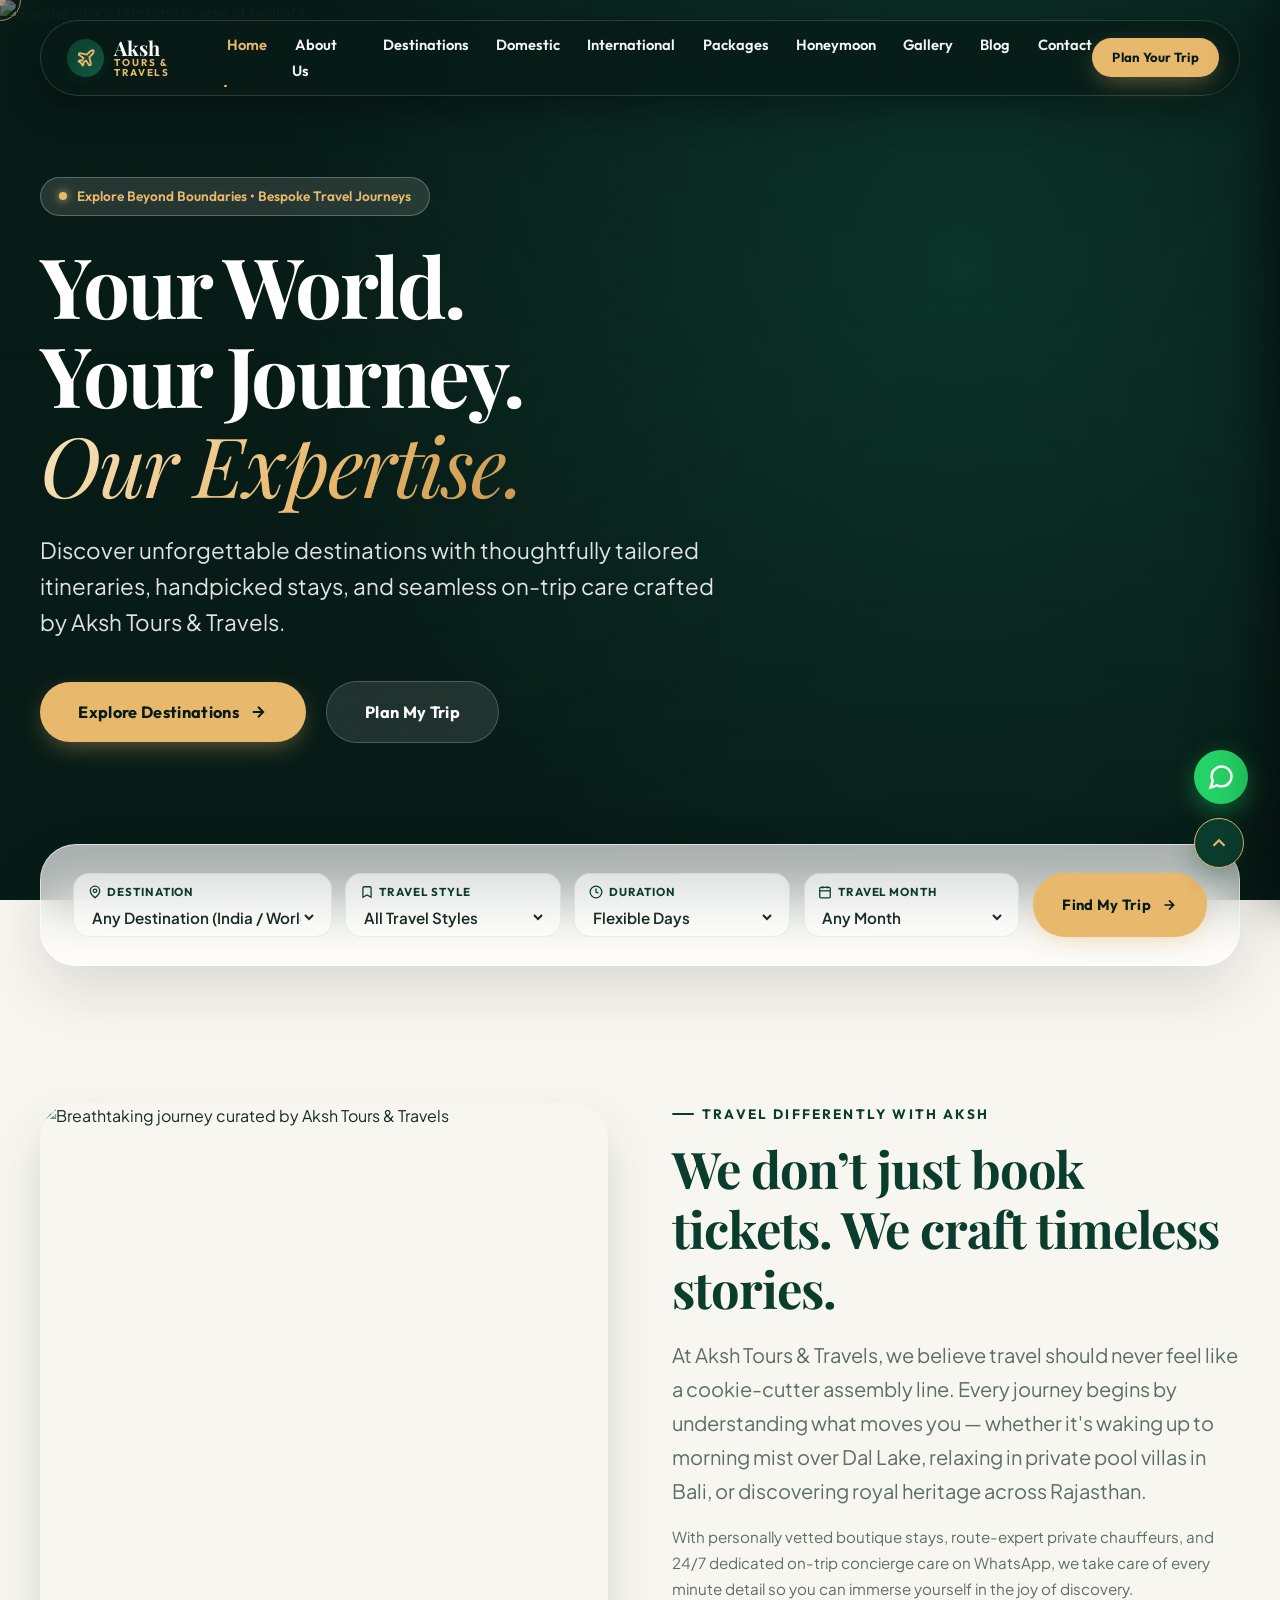
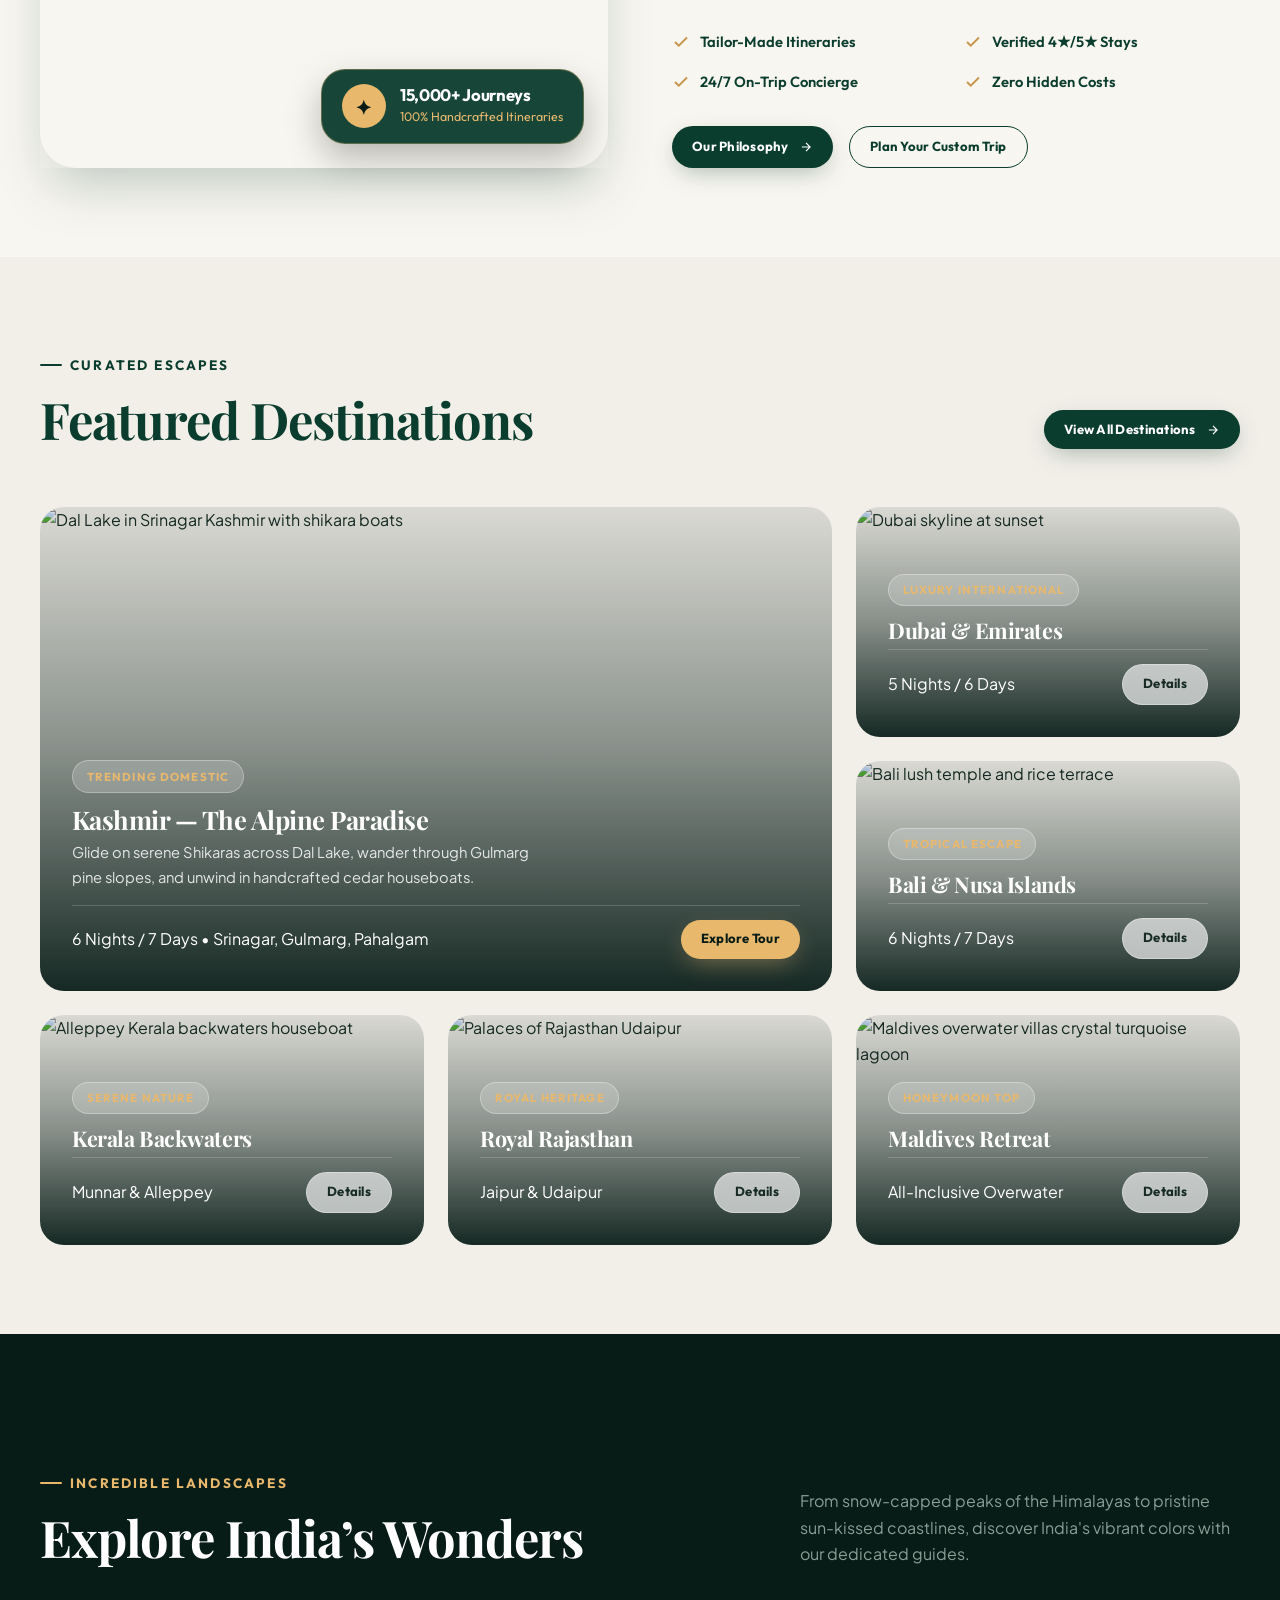
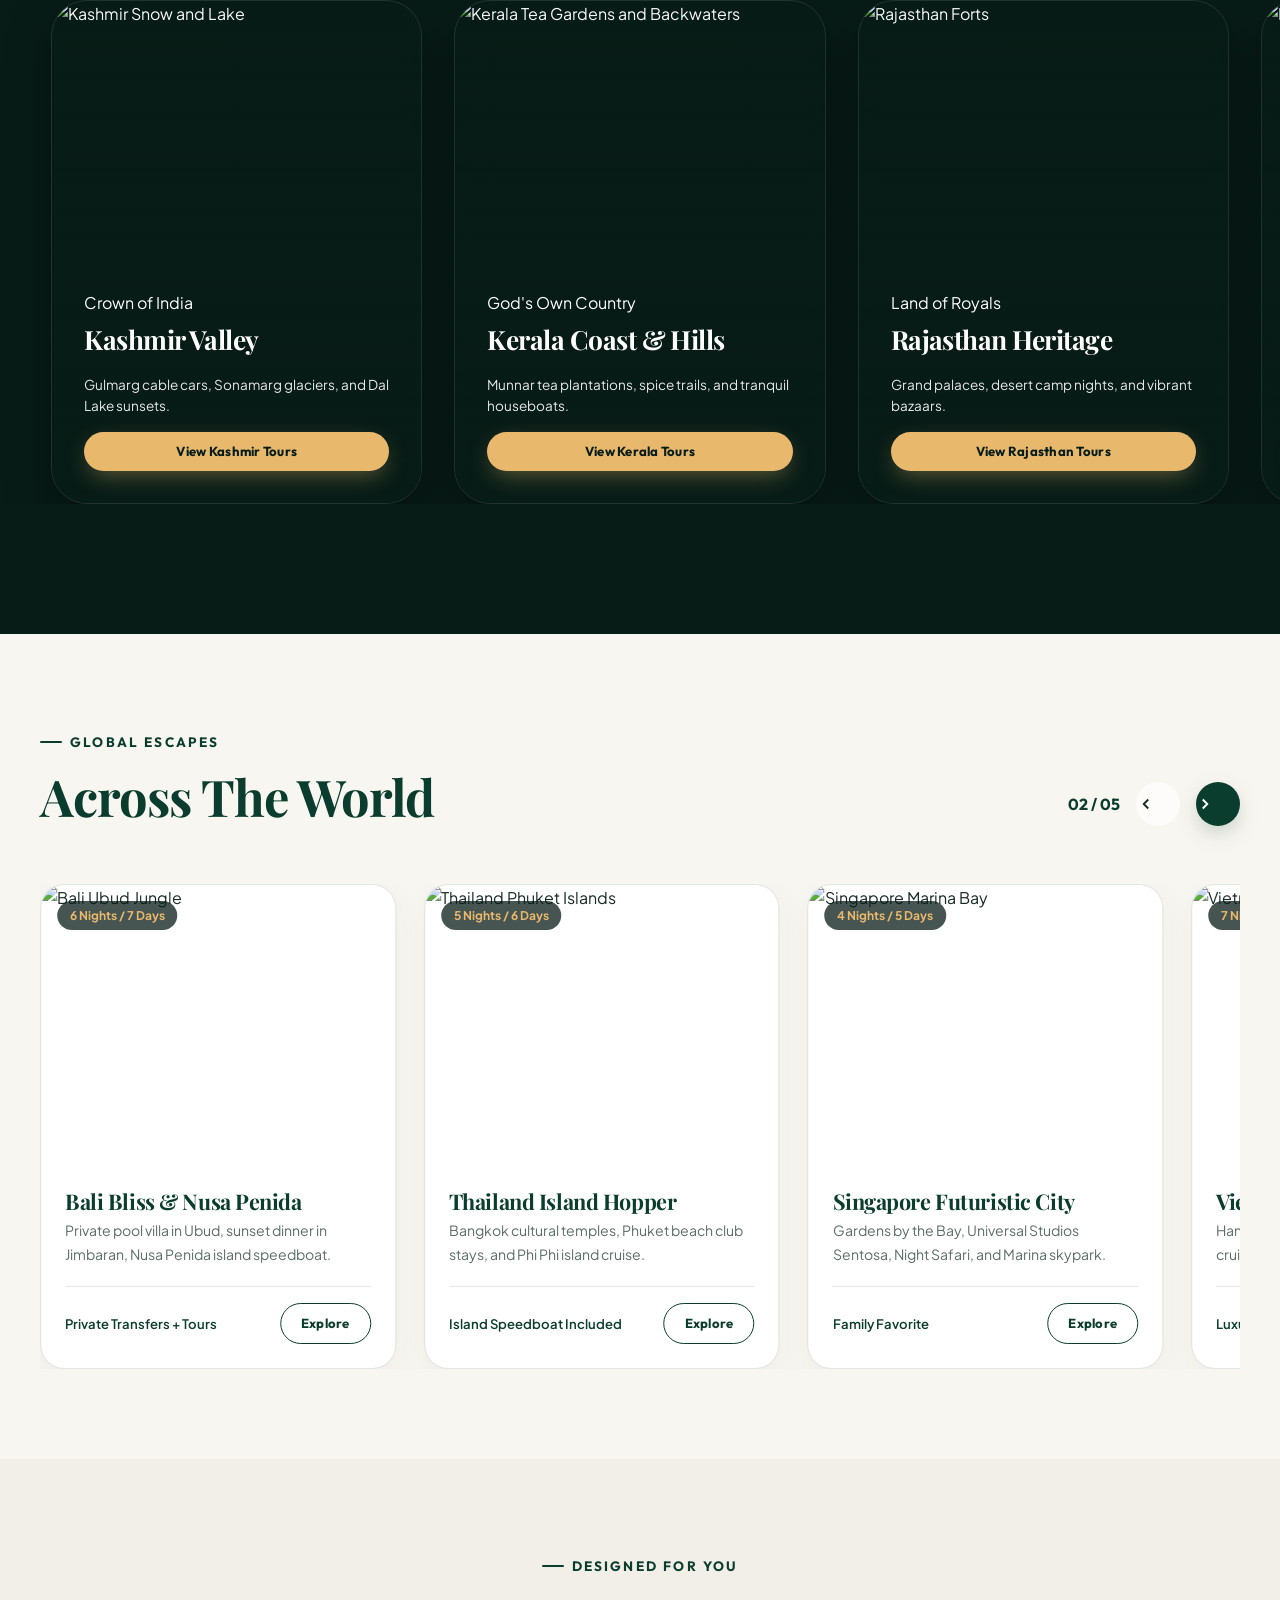
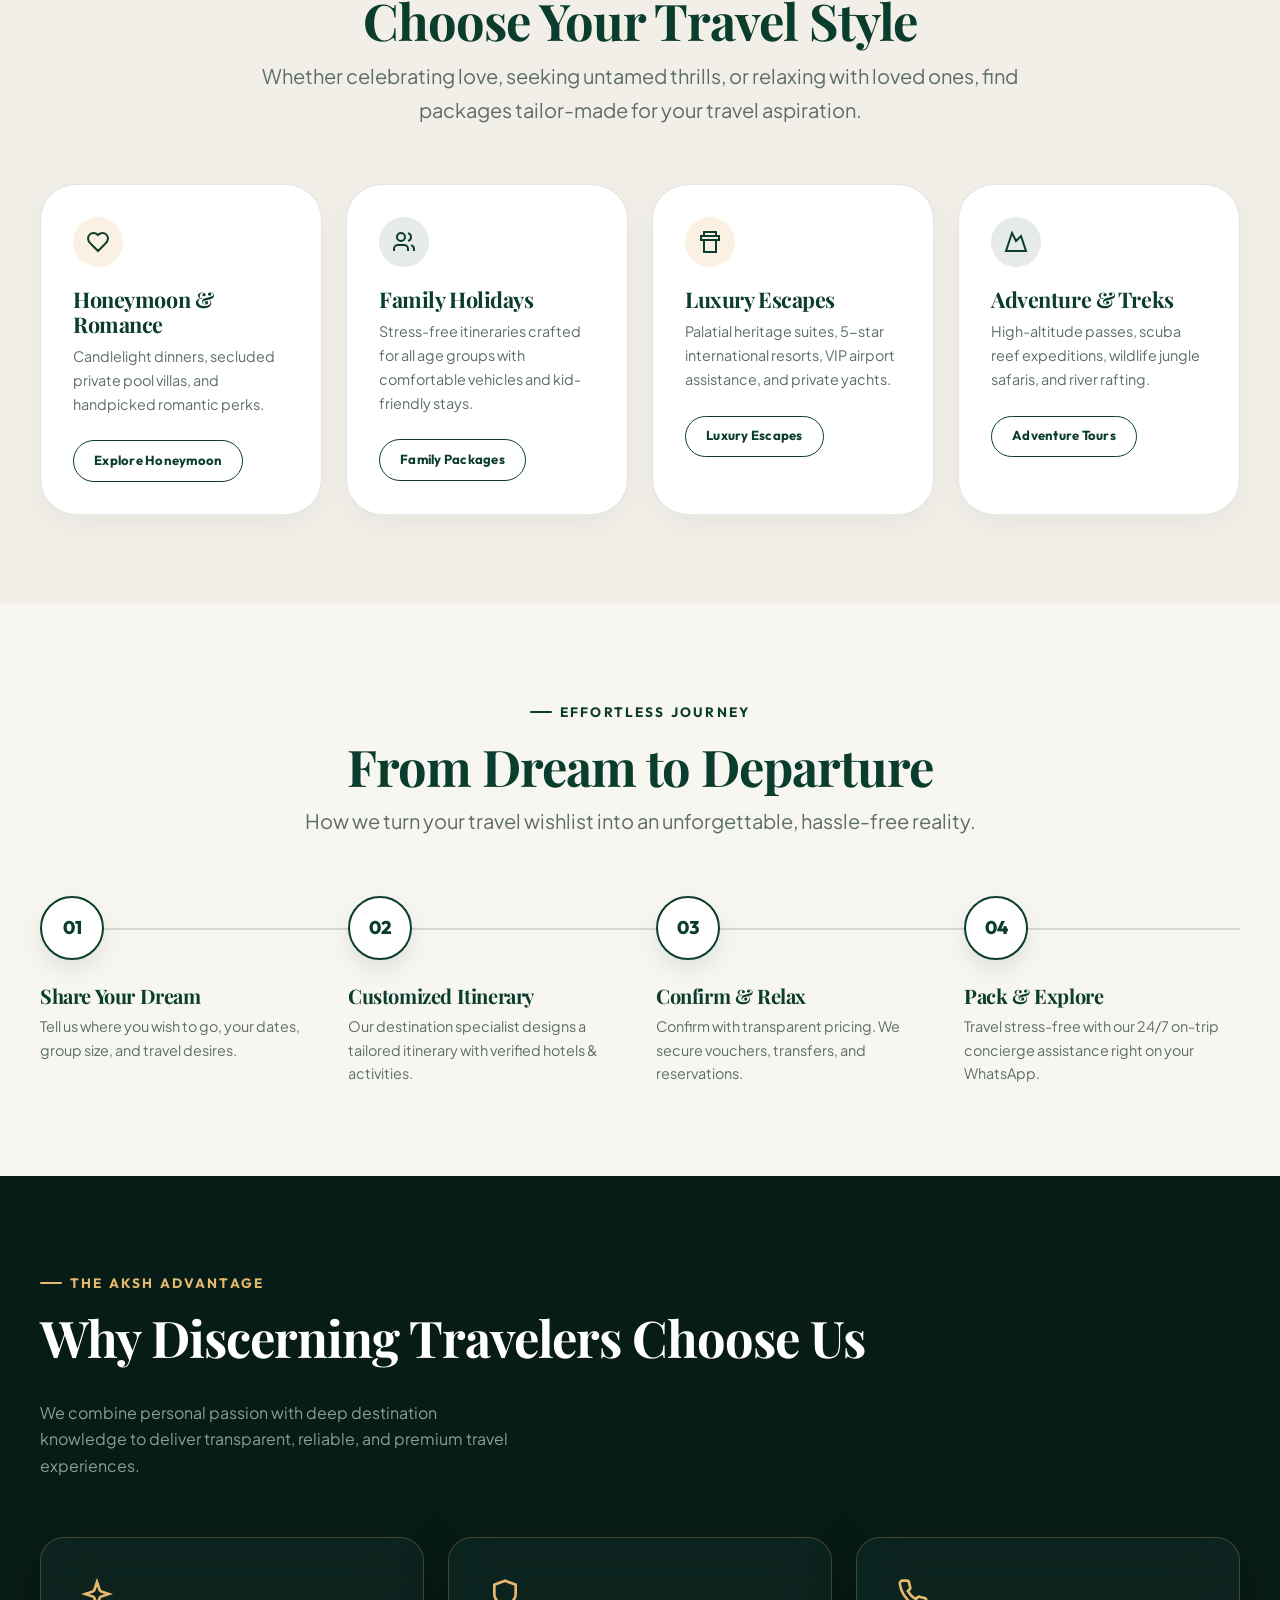
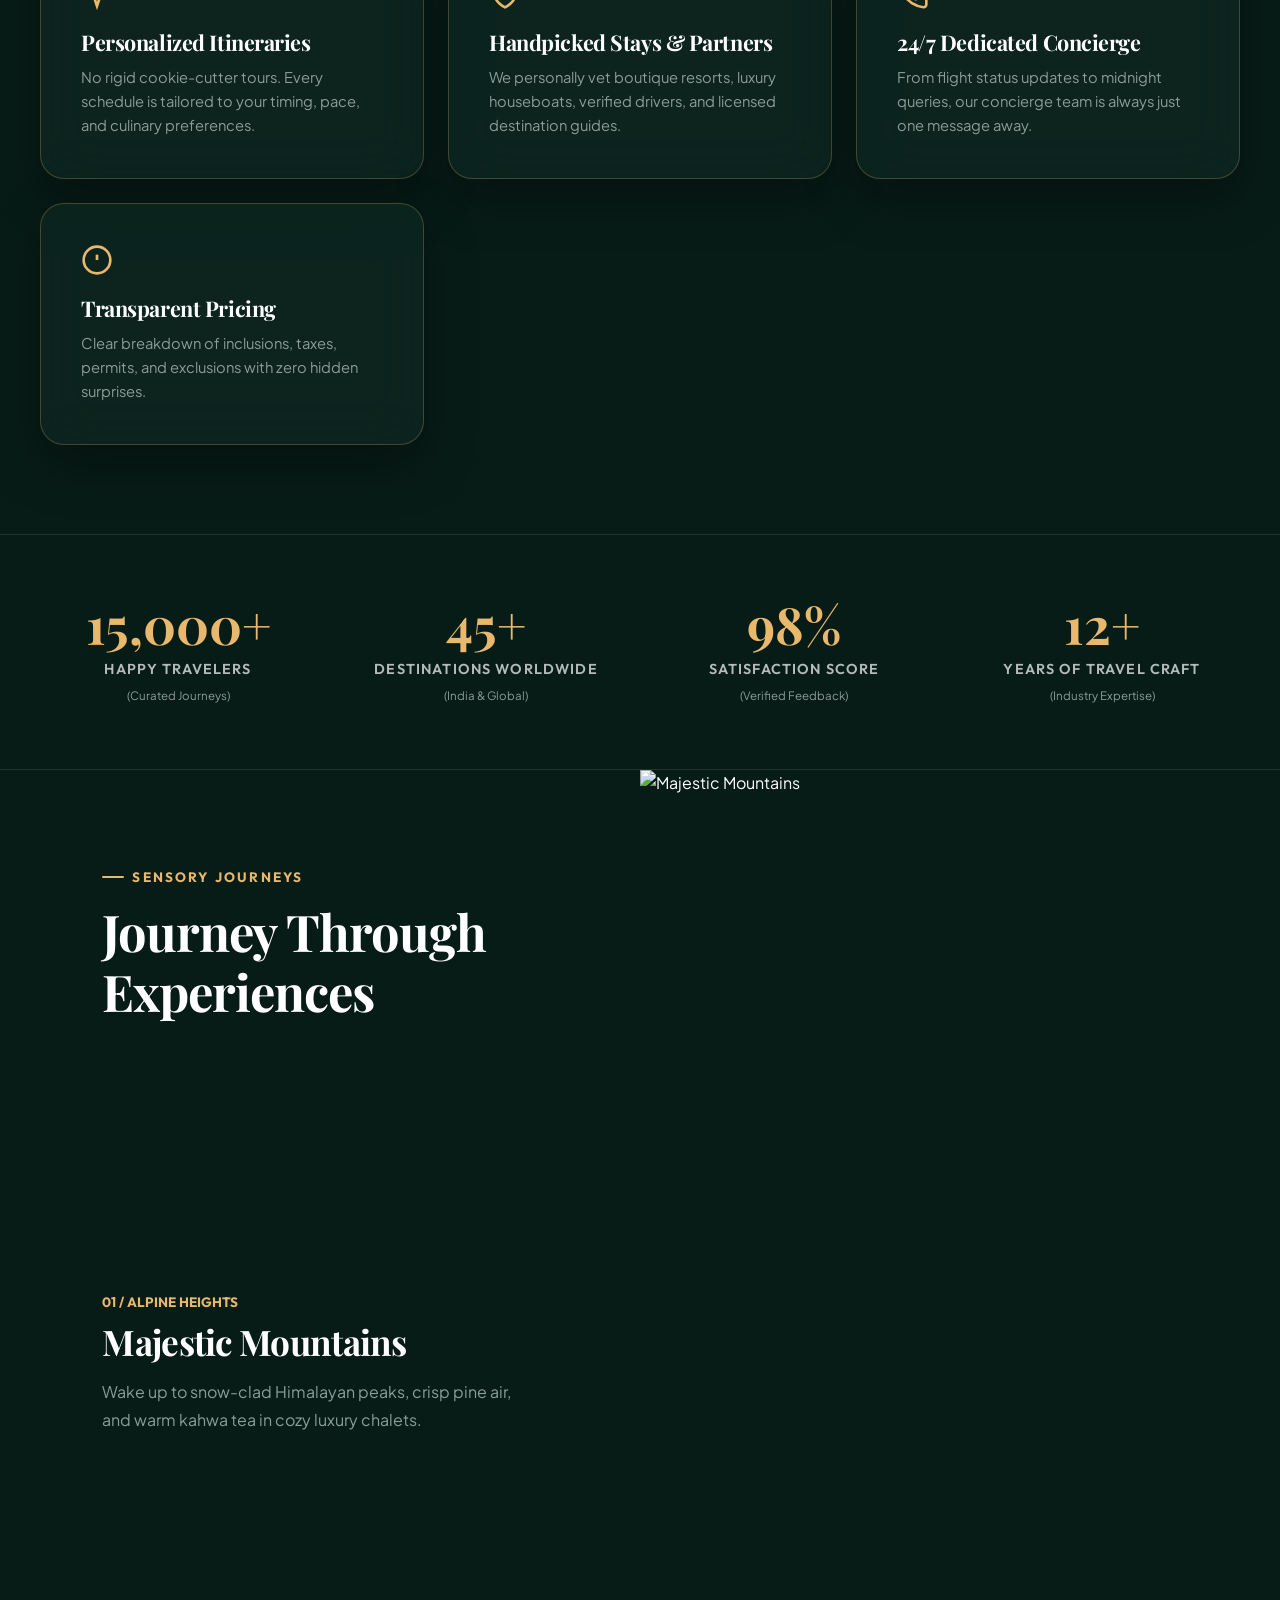
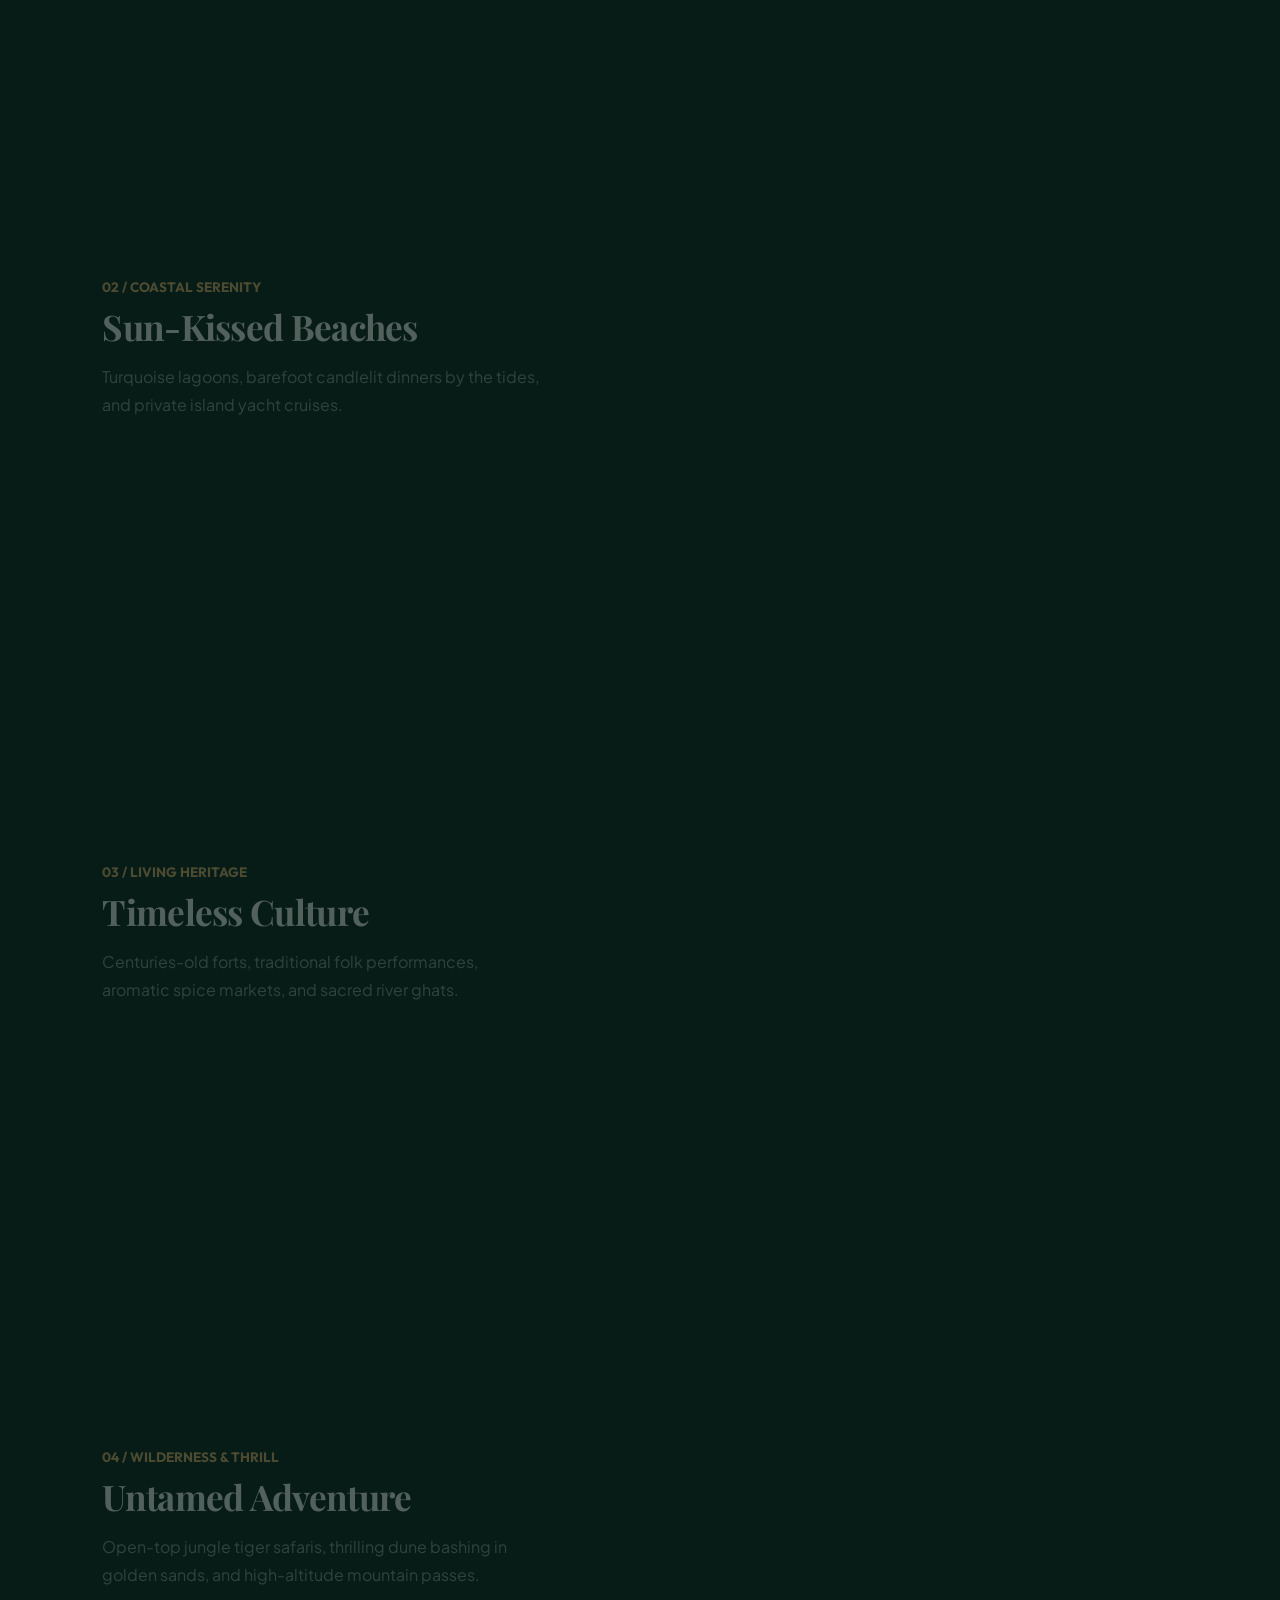
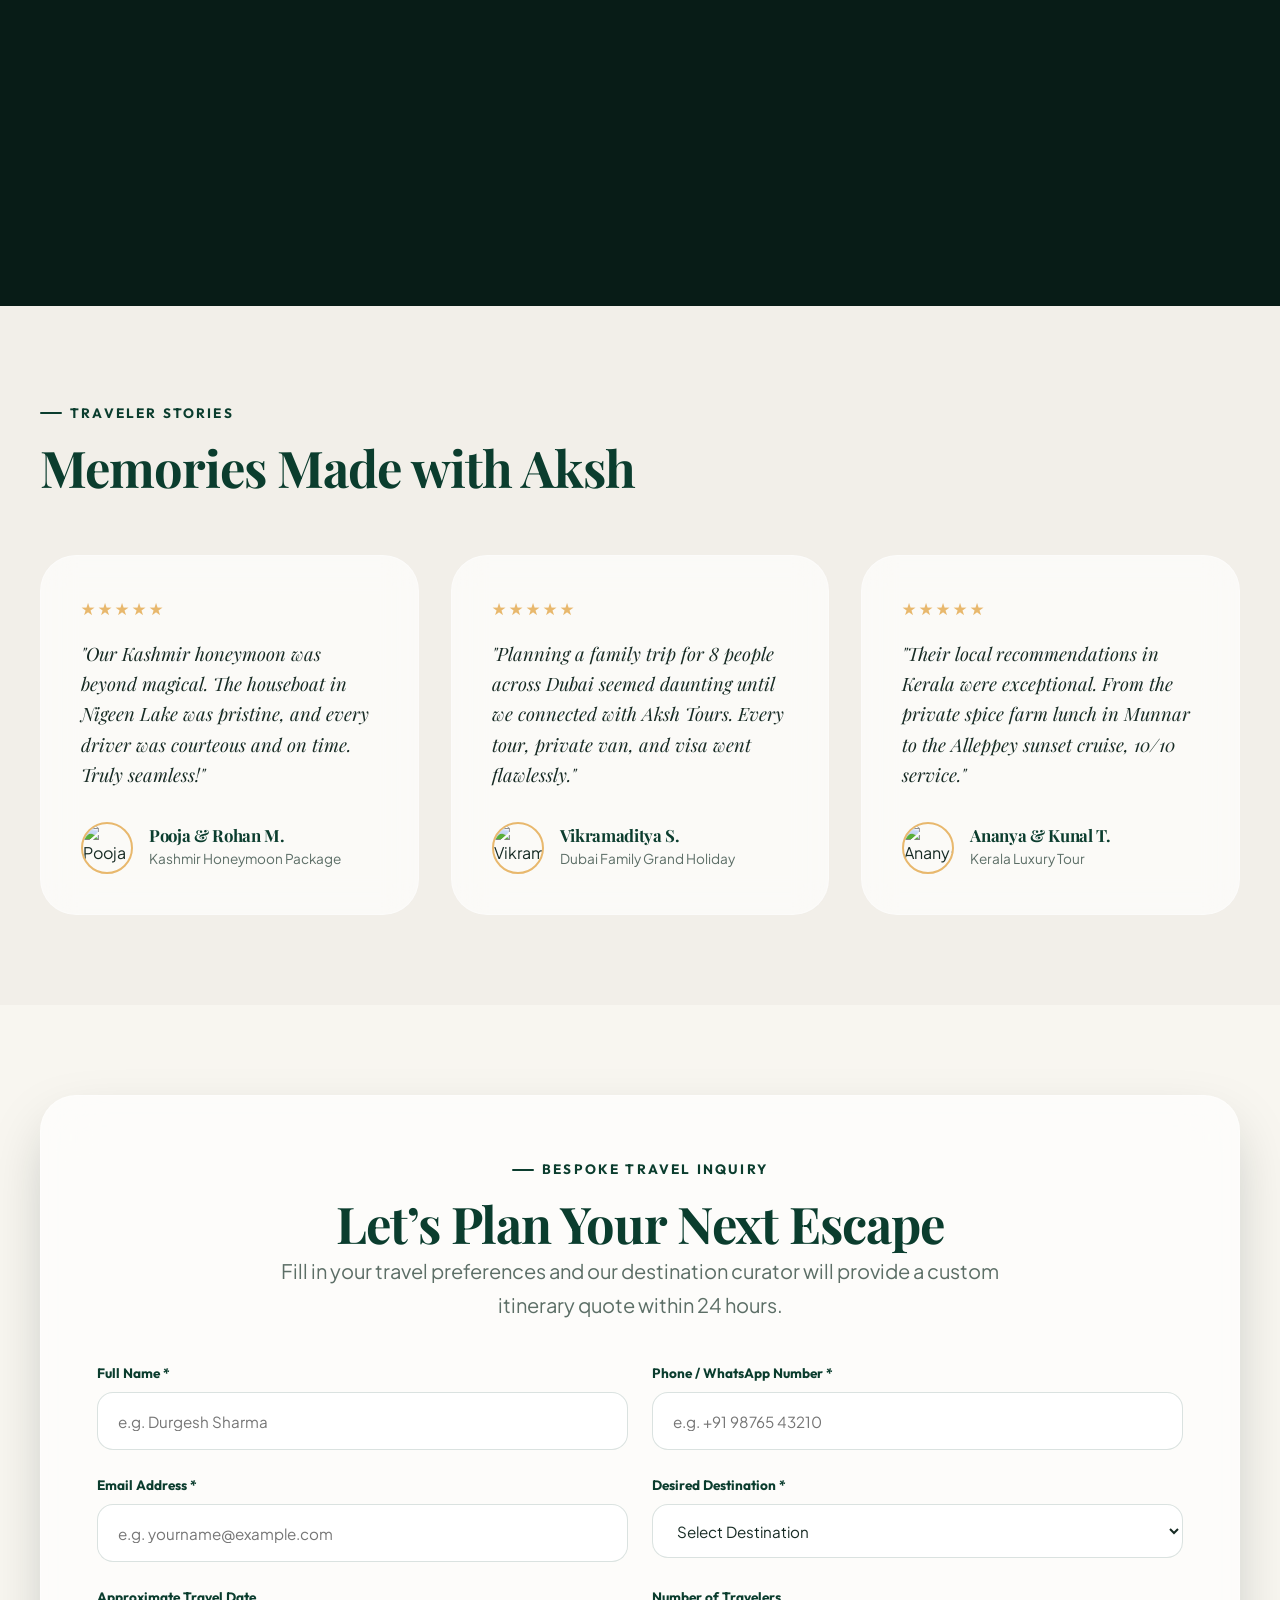
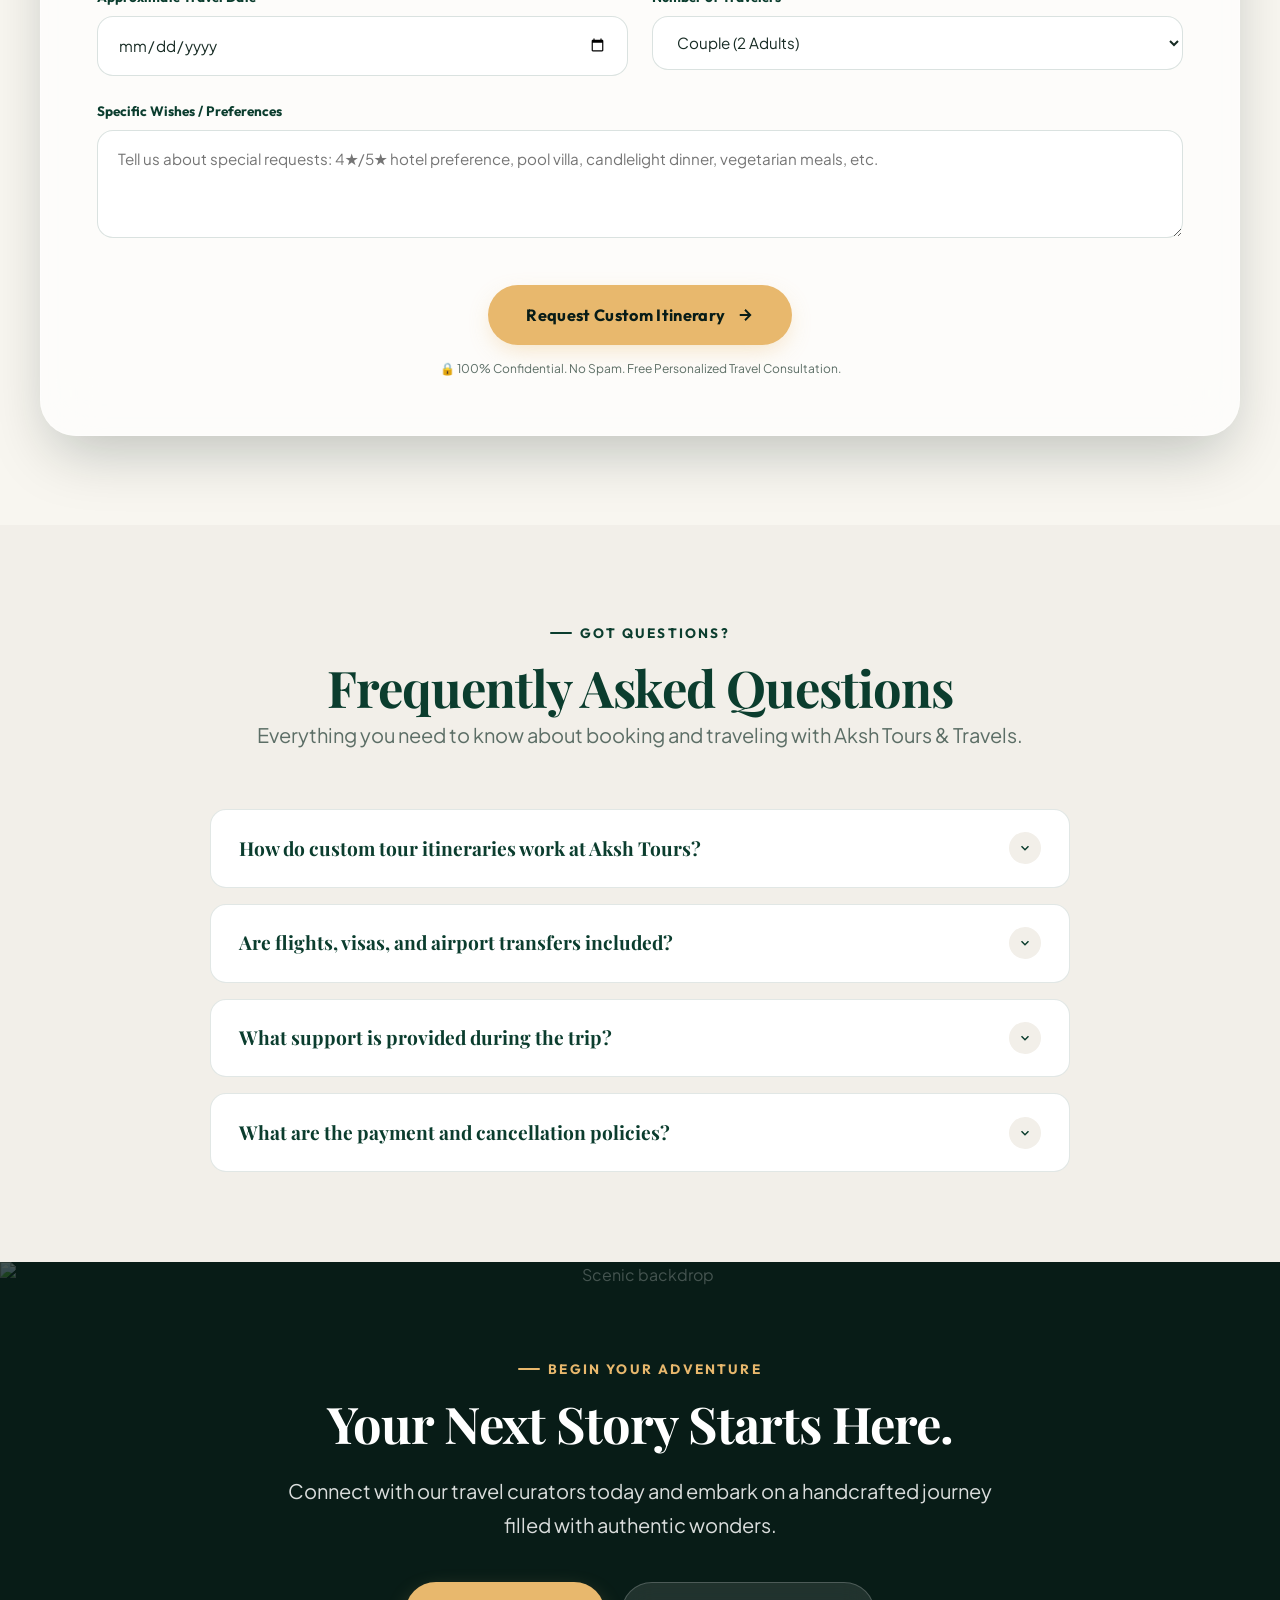
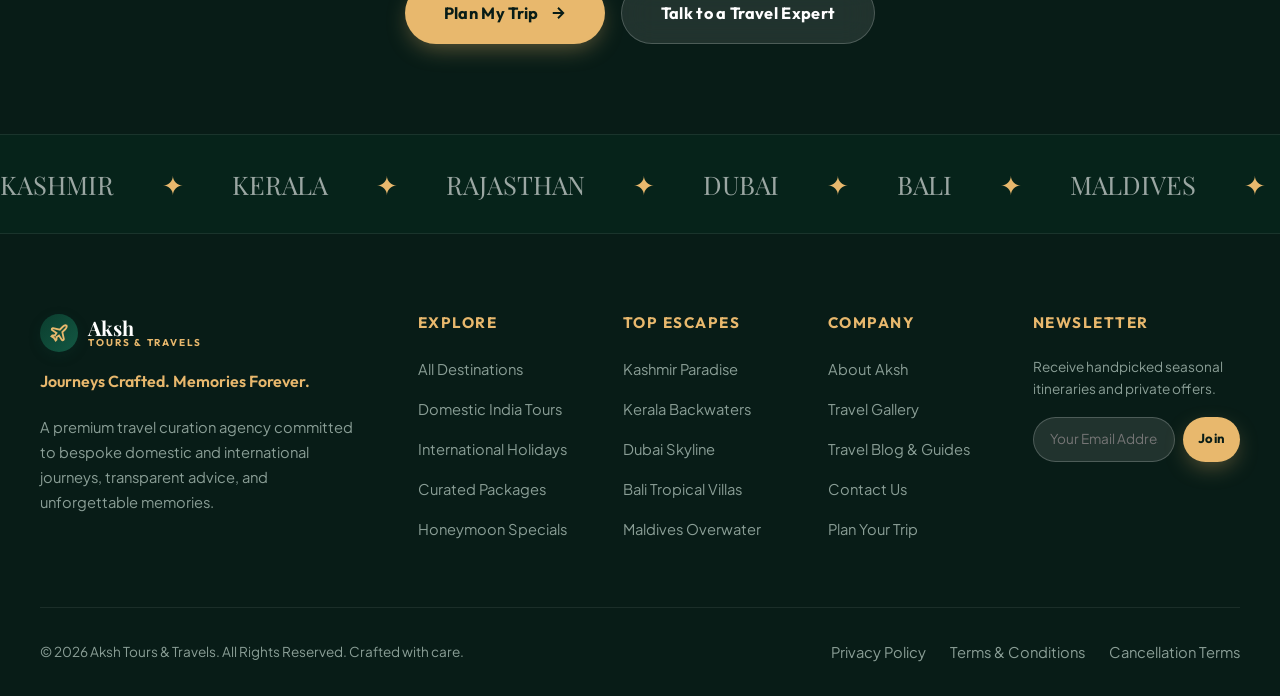
==== commit 59402fd2: "implement site animations, stylesheet, and update brand introduction layout" ====
--- a/index.html
+++ b/index.html
@@ -249,22 +249,61 @@
       </div>
     </div>
 
-    <!-- 3. BRAND INTRODUCTION / EDITORIAL -->
+    <!-- 3. BRAND INTRODUCTION / ABOUT AKSH TOURS -->
     <section class="section-padding" id="intro">
       <div class="container">
-        <div class="section-header-split">
-          <div style="max-width: 620px;">
-            <span class="eyebrow eyebrow-dark">Travel Differently</span>
-            <h2 class="section-title">We don’t just book tickets. We craft timeless stories.</h2>
-          </div>
-          <div style="max-width: 520px;">
-            <p class="lead-text">
-              At Aksh Tours & Travels, every itinerary is tailored around how you like to travel. From tranquil Himalayan valleys to sparkling tropical atolls, our travel designers curate authentic moments and seamless journeys.
+        <div class="intro-grid">
+          <!-- Left Column: Inspiring Travel Image with Floating Badge -->
+          <div class="intro-image-wrapper">
+            <div class="intro-main-img-box">
+              <img class="intro-main-img" src="https://images.unsplash.com/photo-1469854523086-cc02fe5d8800?auto=format&fit=crop&w=1000&q=80" alt="Breathtaking journey curated by Aksh Tours & Travels" loading="lazy">
+            </div>
+            <div class="intro-floating-badge">
+              <div class="intro-badge-icon">✦</div>
+              <div>
+                <h4>15,000+ Journeys</h4>
+                <p>100% Handcrafted Itineraries</p>
+              </div>
+            </div>
+          </div>
+
+          <!-- Right Column: Rich Brand Story & Offerings -->
+          <div class="intro-content">
+            <span class="eyebrow eyebrow-dark">Travel Differently with Aksh</span>
+            <h2 class="section-title" style="margin-bottom: 1.25rem;">We don’t just book tickets. We craft timeless stories.</h2>
+            <p class="lead-text" style="margin-bottom: 1rem;">
+              At Aksh Tours & Travels, we believe travel should never feel like a cookie-cutter assembly line. Every journey begins by understanding what moves you — whether it's waking up to morning mist over Dal Lake, relaxing in private pool villas in Bali, or discovering royal heritage across Rajasthan.
             </p>
-            <div style="margin-top: 1.5rem;">
-              <a href="about.html" class="btn btn-outline btn-sm">
+            <p style="font-size: 0.95rem; color: var(--color-text-muted); line-height: 1.7; margin-bottom: 0;">
+              With personally vetted boutique stays, route-expert private chauffeurs, and 24/7 dedicated on-trip concierge care on WhatsApp, we take care of every minute detail so you can immerse yourself in the joy of discovery.
+            </p>
+
+            <div class="intro-features-list">
+              <div class="intro-feature-item">
+                <svg width="18" height="18" viewBox="0 0 24 24" fill="none" stroke="currentColor" stroke-width="2.5"><path d="M20 6 9 17l-5-5"/></svg>
+                <span>Tailor-Made Itineraries</span>
+              </div>
+              <div class="intro-feature-item">
+                <svg width="18" height="18" viewBox="0 0 24 24" fill="none" stroke="currentColor" stroke-width="2.5"><path d="M20 6 9 17l-5-5"/></svg>
+                <span>Verified 4★/5★ Stays</span>
+              </div>
+              <div class="intro-feature-item">
+                <svg width="18" height="18" viewBox="0 0 24 24" fill="none" stroke="currentColor" stroke-width="2.5"><path d="M20 6 9 17l-5-5"/></svg>
+                <span>24/7 On-Trip Concierge</span>
+              </div>
+              <div class="intro-feature-item">
+                <svg width="18" height="18" viewBox="0 0 24 24" fill="none" stroke="currentColor" stroke-width="2.5"><path d="M20 6 9 17l-5-5"/></svg>
+                <span>Zero Hidden Costs</span>
+              </div>
+            </div>
+
+            <div style="display: flex; gap: 1rem; flex-wrap: wrap;">
+              <a href="about.html" class="btn btn-emerald btn-sm">
                 <span>Our Philosophy</span>
-                <svg width="14" height="14" viewBox="0 0 24 24" fill="none" stroke="currentColor" stroke-width="2"><path d="M5 12h14M12 5l7 7-7 7"/></svg>
+                <svg class="icon-arrow" width="14" height="14" viewBox="0 0 24 24" fill="none" stroke="currentColor" stroke-width="2"><path d="M5 12h14M12 5l7 7-7 7"/></svg>
+              </a>
+              <a href="contact.html" class="btn btn-outline btn-sm">
+                <span>Plan Your Custom Trip</span>
               </a>
             </div>
           </div>
--- a/assets/css/style.css
+++ b/assets/css/style.css
@@ -203,6 +203,96 @@
 }
 
 /* --------------------------------------------------------------------------
+   3.1 INTRO EDITORIAL SECTION (IMAGE LEFT, CONTENT RIGHT)
+   -------------------------------------------------------------------------- */
+.intro-grid {
+  display: grid;
+  grid-template-columns: 1fr 1.15fr;
+  gap: clamp(2rem, 5vw, 4.5rem);
+  align-items: center;
+}
+
+.intro-image-wrapper {
+  position: relative;
+}
+
+.intro-main-img {
+  width: 100%;
+  height: clamp(420px, 52vh, 560px);
+  object-fit: cover;
+  border-radius: var(--radius-xl);
+  box-shadow: 0 20px 45px rgba(11, 61, 46, 0.12);
+}
+
+.intro-floating-badge {
+  position: absolute;
+  bottom: 24px;
+  right: -20px;
+  background: rgba(8, 28, 23, 0.9);
+  backdrop-filter: var(--glass-blur);
+  -webkit-backdrop-filter: var(--glass-blur);
+  border: 1px solid rgba(232, 184, 109, 0.4);
+  padding: 1.1rem 1.5rem;
+  border-radius: var(--radius-lg);
+  color: var(--color-white);
+  box-shadow: 0 15px 35px rgba(0, 0, 0, 0.3);
+  display: flex;
+  align-items: center;
+  gap: 0.85rem;
+}
+
+.intro-badge-icon {
+  width: 44px;
+  height: 44px;
+  border-radius: 50%;
+  background: var(--color-secondary);
+  color: var(--color-dark);
+  display: flex;
+  align-items: center;
+  justify-content: center;
+  flex-shrink: 0;
+}
+
+.intro-features-list {
+  display: grid;
+  grid-template-columns: 1fr 1fr;
+  gap: 1rem 1.5rem;
+  margin: 1.75rem 0 2.25rem;
+}
+
+.intro-feature-item {
+  display: flex;
+  align-items: center;
+  gap: 0.65rem;
+  font-size: 0.92rem;
+  font-weight: 700;
+  color: var(--color-primary);
+  font-family: var(--font-accent);
+}
+
+.intro-feature-item svg {
+  color: var(--color-secondary-dark);
+  flex-shrink: 0;
+}
+
+@media (max-width: 991px) {
+  .intro-grid {
+    grid-template-columns: 1fr;
+    gap: 3rem;
+  }
+  .intro-floating-badge {
+    right: 15px;
+    bottom: 15px;
+  }
+}
+
+@media (max-width: 576px) {
+  .intro-features-list {
+    grid-template-columns: 1fr;
+  }
+}
+
+/* --------------------------------------------------------------------------
    4. LAYOUT UTILITIES
    -------------------------------------------------------------------------- */
 .container {
@@ -944,7 +1034,7 @@
 }
 
 /* --------------------------------------------------------------------------
-   11. HORIZONTAL PINNED SLIDER
+   11. HORIZONTAL PINNED SLIDER (3 CARDS AT A TIME)
    -------------------------------------------------------------------------- */
 .horizontal-scroll-section {
   position: relative;
@@ -959,7 +1049,8 @@
 }
 
 .horizontal-scroll-header {
-  margin-bottom: 1.5rem;
+  margin-bottom: 2rem;
+  width: 100%;
 }
 
 .horizontal-track-wrapper {
@@ -978,13 +1069,23 @@
 }
 
 .horizontal-card {
-  width: clamp(300px, 25vw, 380px);
-  height: clamp(380px, 50vh, 460px);
+  width: calc((100vw - 8vw - 4rem) / 3);
+  min-width: 340px;
+  max-width: 480px;
+  height: clamp(450px, 56vh, 530px);
   flex-shrink: 0;
   position: relative;
   border-radius: var(--radius-xl);
   overflow: hidden;
-  transition: transform var(--transition-smooth);
+  box-shadow: 0 20px 45px rgba(0, 0, 0, 0.4);
+  border: 1px solid rgba(255, 255, 255, 0.1);
+  transition: transform var(--transition-smooth), box-shadow var(--transition-smooth);
+}
+
+.horizontal-card:hover {
+  transform: translateY(-8px);
+  box-shadow: 0 25px 60px rgba(0, 0, 0, 0.6);
+  border-color: rgba(232, 184, 109, 0.4);
 }
 
 .horizontal-card img {
@@ -1001,12 +1102,33 @@
 .horizontal-card .card-overlay {
   position: absolute;
   inset: 0;
-  background: linear-gradient(180deg, rgba(8, 28, 23, 0.1) 0%, rgba(8, 28, 23, 0.5) 50%, rgba(8, 28, 23, 0.95) 100%);
-  padding: 1.75rem;
+  background: linear-gradient(180deg, rgba(8, 28, 23, 0) 0%, rgba(8, 28, 23, 0.5) 42%, rgba(8, 28, 23, 0.96) 100%);
+  padding: 2rem;
   display: flex;
   flex-direction: column;
   justify-content: flex-end;
   color: var(--color-white);
+  z-index: 2;
+}
+
+.horizontal-card .card-overlay h3 {
+  font-size: 1.65rem;
+  font-weight: 700;
+  color: var(--color-white) !important;
+  margin: 0.5rem 0 0.6rem;
+  font-family: var(--font-serif);
+  line-height: 1.2;
+}
+
+.horizontal-card .card-overlay p {
+  font-size: 0.92rem;
+  line-height: 1.55;
+  color: rgba(255, 255, 255, 0.9) !important;
+  margin-bottom: 1.25rem;
+}
+
+.horizontal-card .card-overlay .btn {
+  width: 100%;
 }
 
 /* --------------------------------------------------------------------------
@@ -1666,3 +1788,141 @@
   color: var(--color-secondary);
   border-color: var(--color-primary);
 }
+
+/* --------------------------------------------------------------------------
+   19. BRAND INTRO / ABOUT SPLIT SECTION
+   -------------------------------------------------------------------------- */
+.intro-grid {
+  display: grid;
+  grid-template-columns: 1fr 1fr;
+  gap: clamp(2rem, 5vw, 4.5rem);
+  align-items: stretch;
+}
+
+.intro-image-wrapper {
+  position: relative;
+  border-radius: var(--radius-2xl);
+  overflow: visible;
+  height: 100%;
+  display: flex;
+  flex-direction: column;
+}
+
+.intro-main-img-box {
+  position: relative;
+  border-radius: var(--radius-2xl);
+  overflow: hidden;
+  box-shadow: 0 25px 50px -12px rgba(11, 61, 46, 0.25);
+  height: 100%;
+  width: 100%;
+  flex: 1;
+}
+
+.intro-main-img {
+  width: 100%;
+  height: 100%;
+  min-height: 100%;
+  object-fit: cover;
+  display: block;
+  transition: transform var(--transition-slow);
+}
+
+.intro-main-img-box:hover .intro-main-img {
+  transform: scale(1.04);
+}
+
+.intro-floating-badge {
+  position: absolute;
+  bottom: 24px;
+  right: 24px;
+  background: rgba(11, 61, 46, 0.95);
+  backdrop-filter: var(--glass-blur);
+  -webkit-backdrop-filter: var(--glass-blur);
+  border: 1px solid rgba(232, 184, 109, 0.35);
+  border-radius: var(--radius-lg);
+  padding: 0.9rem 1.25rem;
+  box-shadow: 0 15px 35px rgba(0, 0, 0, 0.25);
+  display: flex;
+  align-items: center;
+  gap: 0.9rem;
+  z-index: 3;
+}
+
+.intro-badge-icon {
+  width: 44px;
+  height: 44px;
+  border-radius: 50%;
+  background: var(--color-secondary);
+  color: var(--color-dark);
+  display: flex;
+  align-items: center;
+  justify-content: center;
+  font-size: 1.25rem;
+  font-weight: 700;
+  flex-shrink: 0;
+}
+
+.intro-floating-badge h4 {
+  font-size: 1.05rem;
+  font-weight: 700;
+  margin-bottom: 0.15rem;
+  color: #fff;
+  font-family: var(--font-accent);
+}
+
+.intro-floating-badge p {
+  font-size: 0.78rem;
+  color: var(--color-secondary);
+  margin: 0;
+  font-family: var(--font-accent);
+}
+
+.intro-content {
+  display: flex;
+  flex-direction: column;
+  justify-content: center;
+  height: 100%;
+}
+
+.intro-features-list {
+  display: grid;
+  grid-template-columns: repeat(2, 1fr);
+  gap: 1rem;
+  margin: 1.75rem 0 2rem;
+}
+
+.intro-feature-item {
+  display: flex;
+  align-items: center;
+  gap: 0.65rem;
+  font-size: 0.92rem;
+  font-weight: 600;
+  color: var(--color-primary);
+  font-family: var(--font-accent);
+}
+
+.intro-feature-item svg {
+  color: var(--color-secondary-dark);
+  flex-shrink: 0;
+}
+
+@media (max-width: 991px) {
+  .intro-grid {
+    grid-template-columns: 1fr;
+    gap: 3rem;
+  }
+  .intro-main-img-box {
+    min-height: 380px;
+  }
+  .intro-floating-badge {
+    bottom: 16px;
+    right: 16px;
+  }
+}
+
+@media (max-width: 576px) {
+  .intro-features-list {
+    grid-template-columns: 1fr;
+  }
+}
+
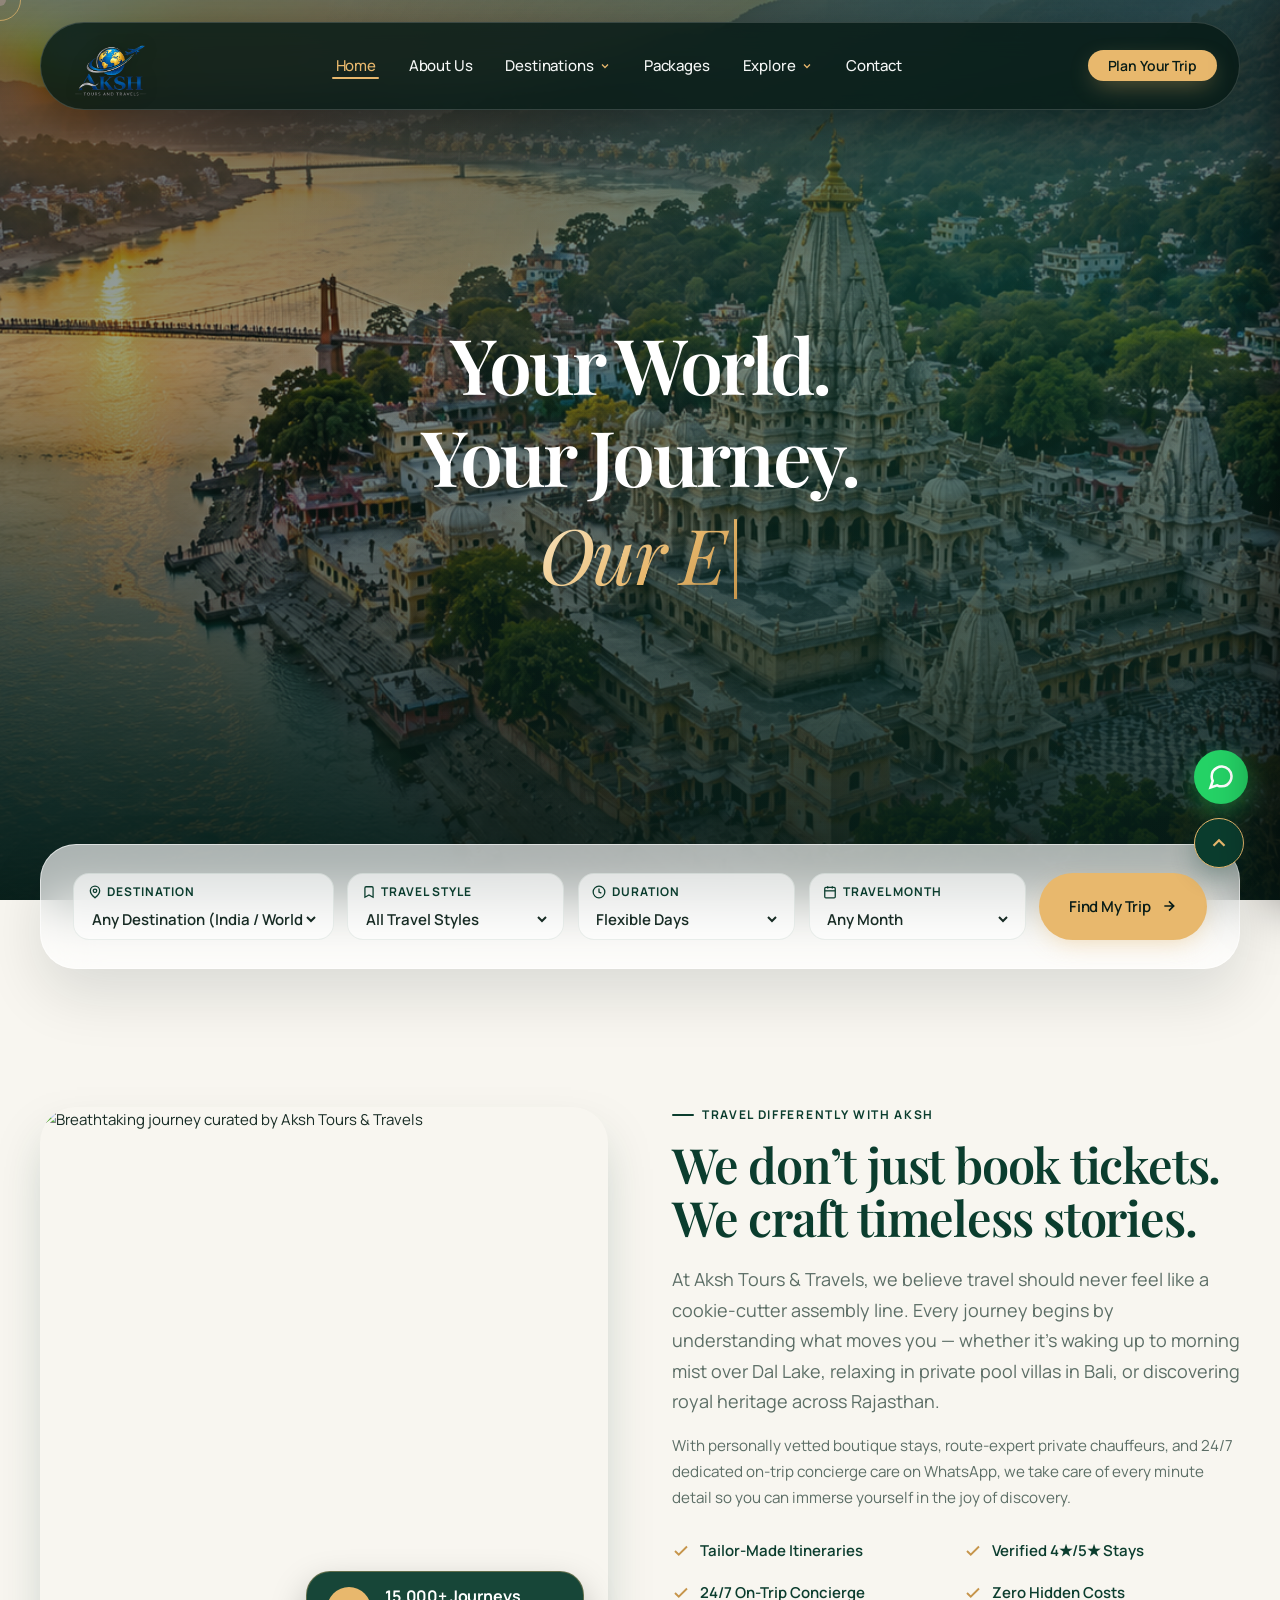
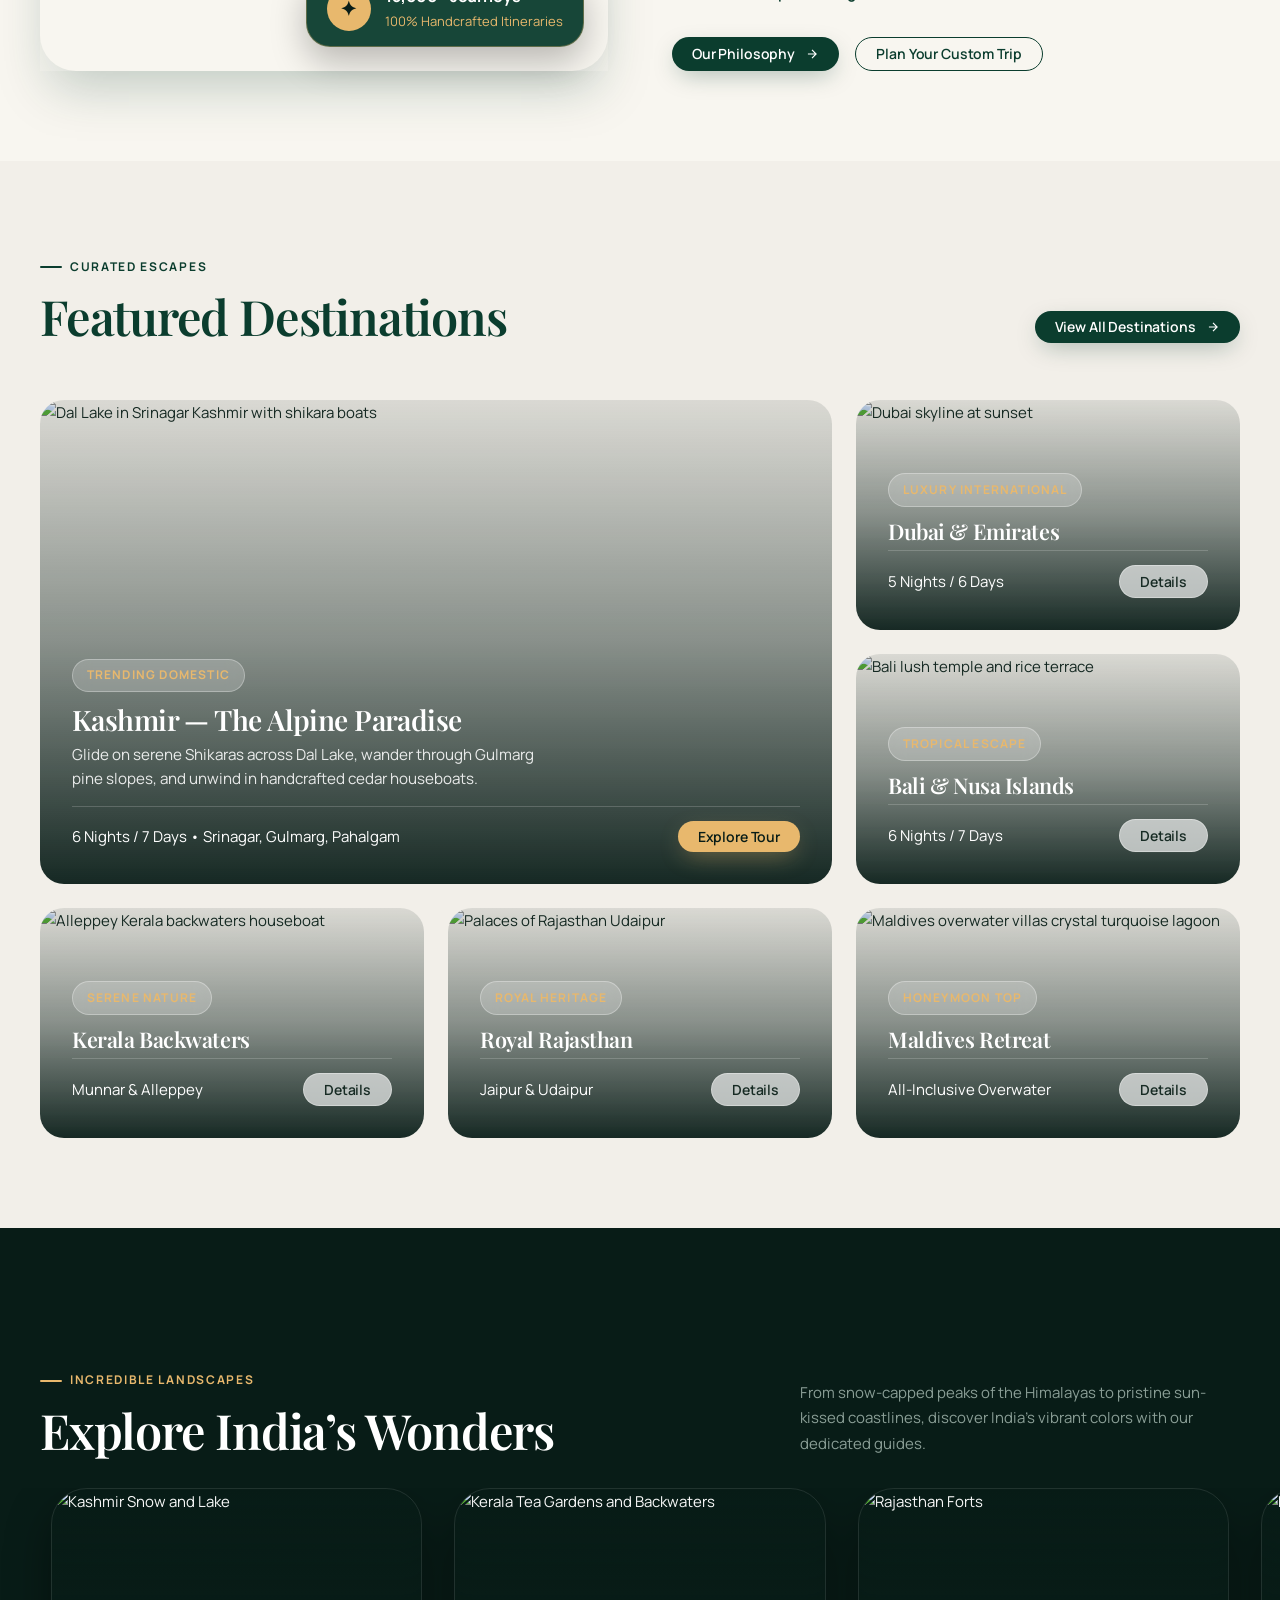
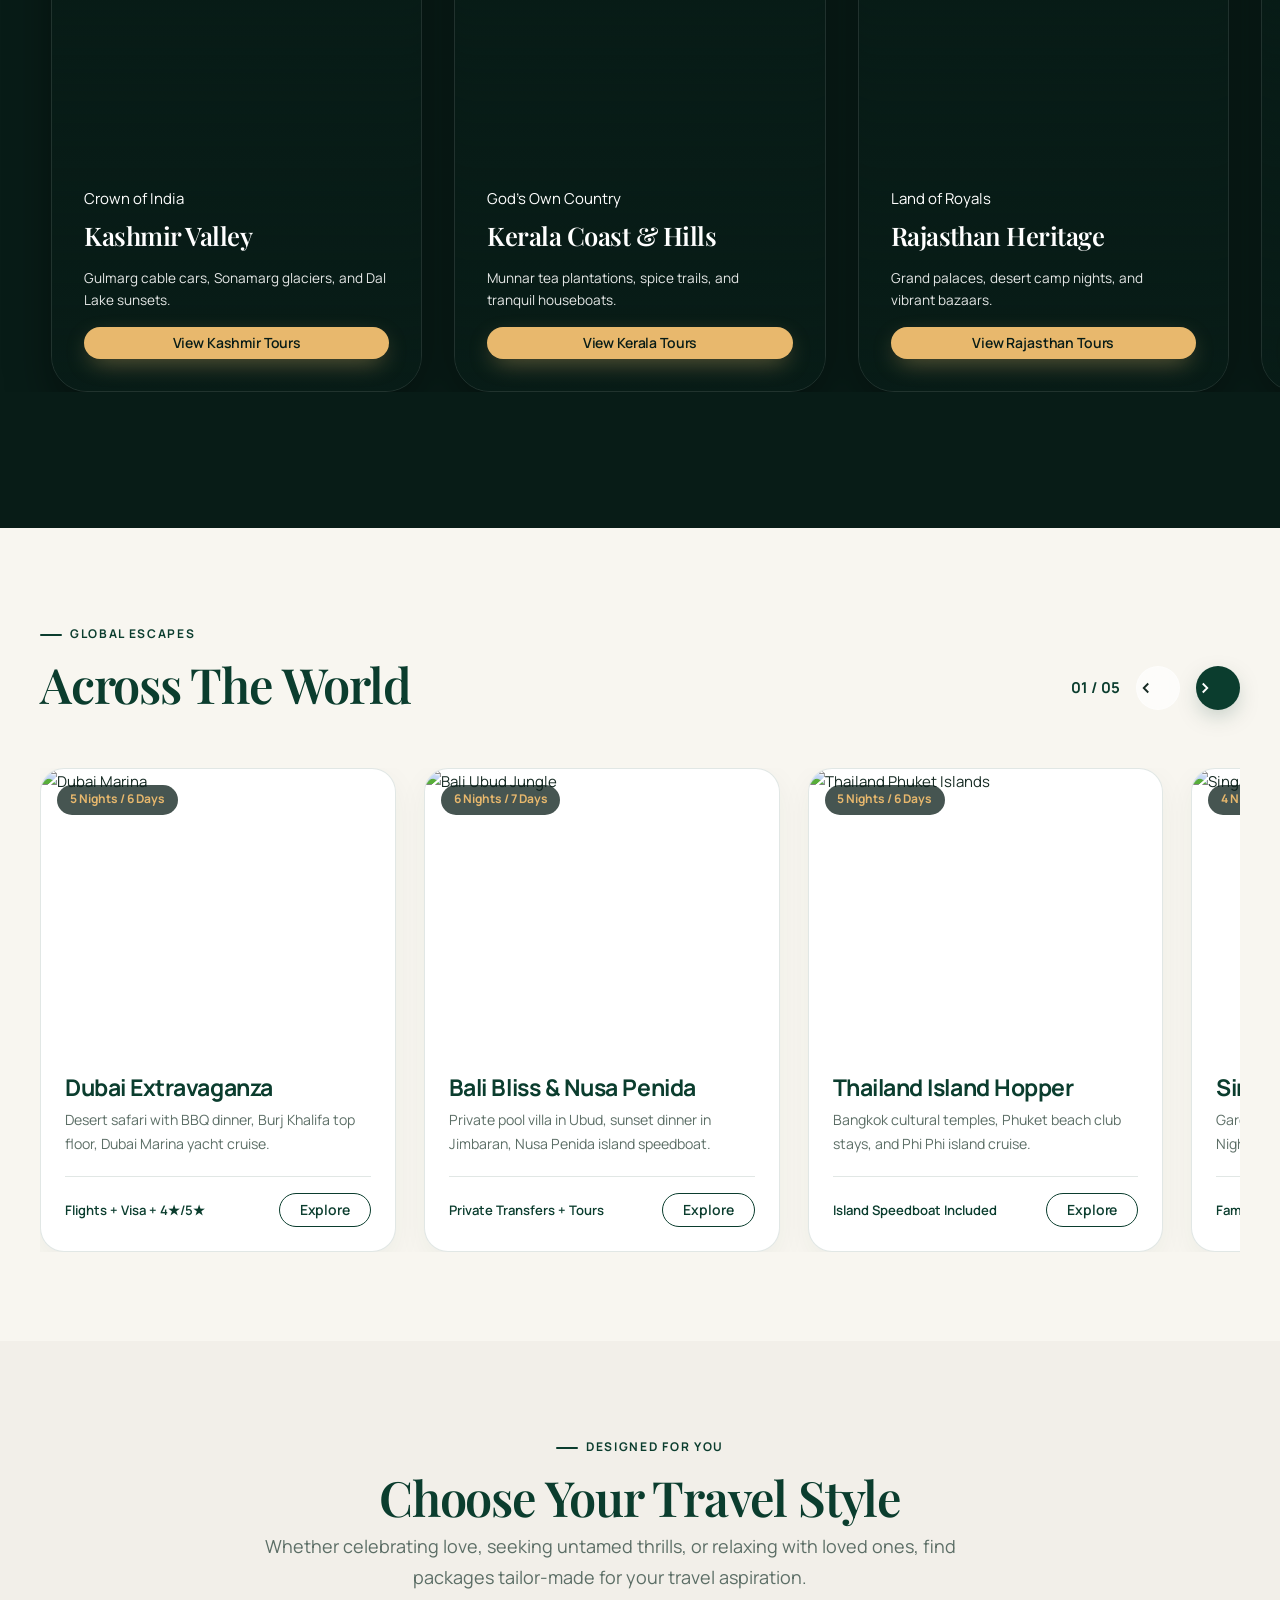
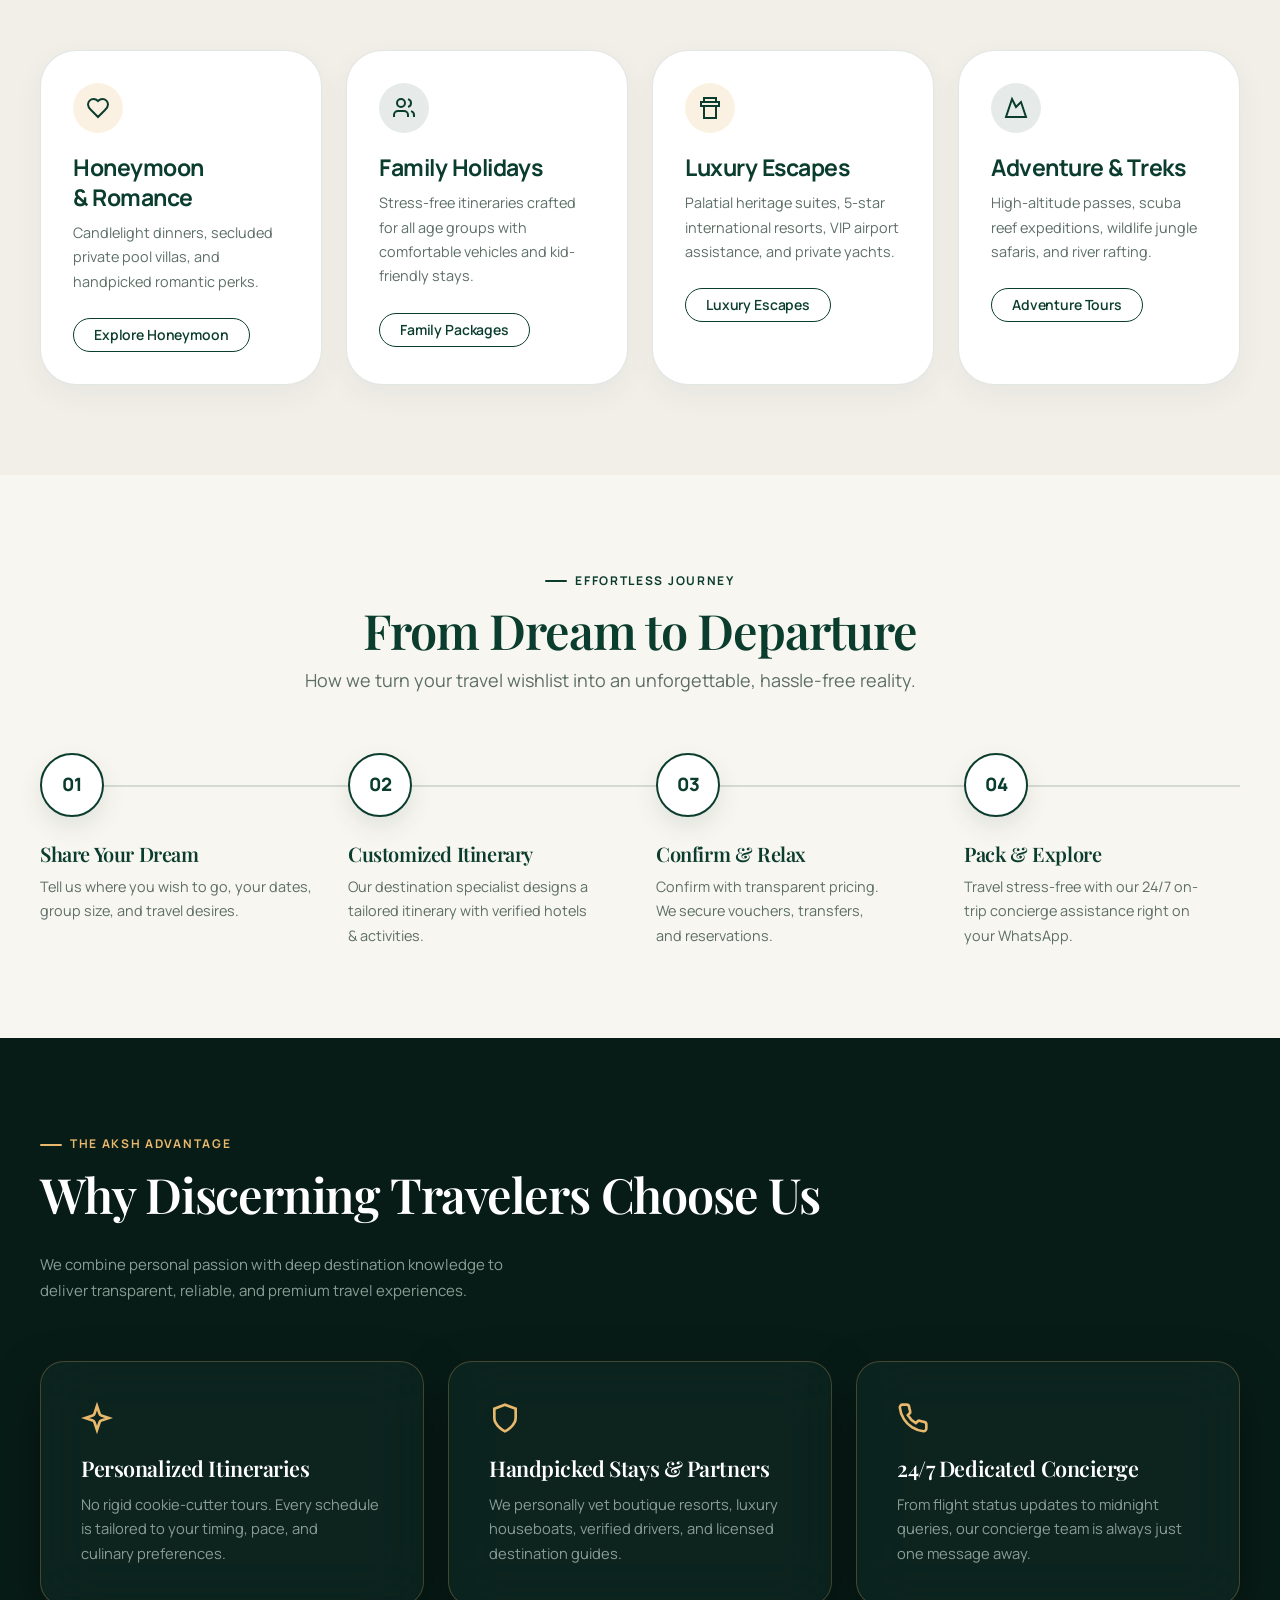
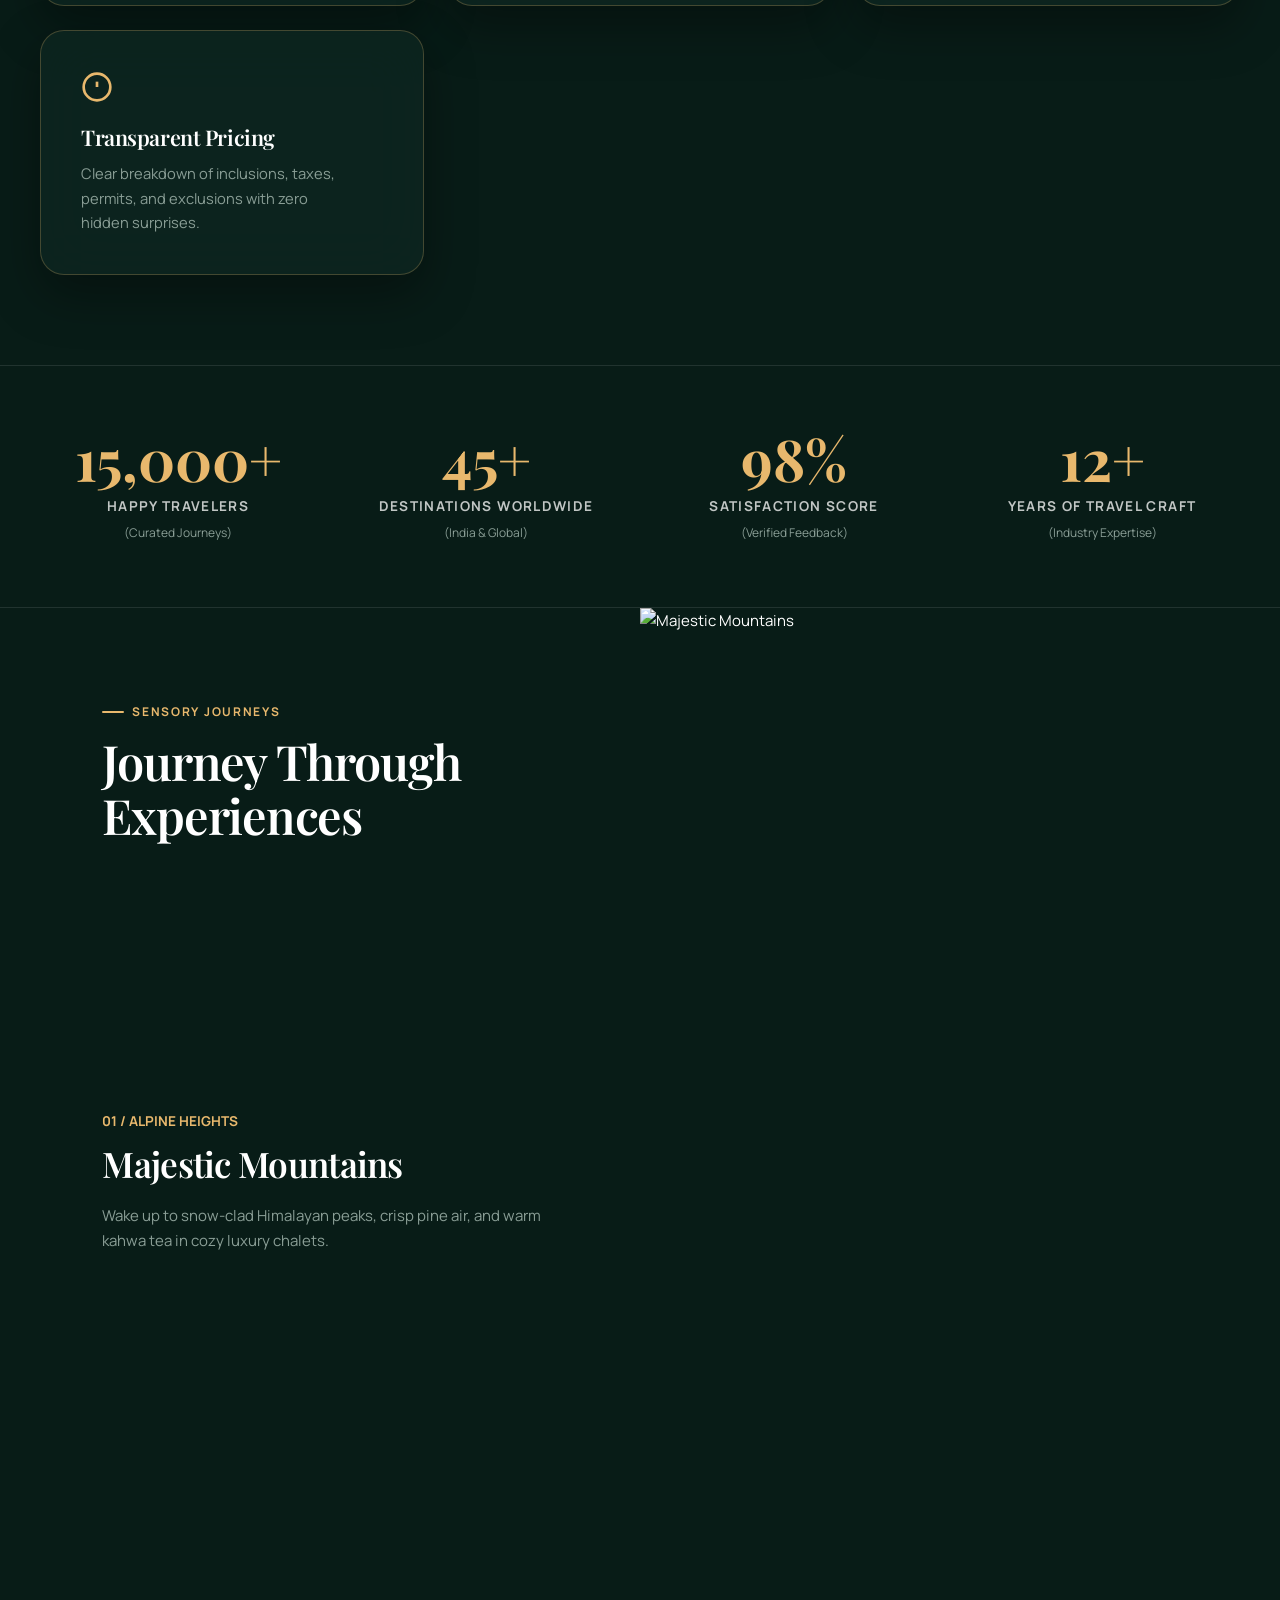
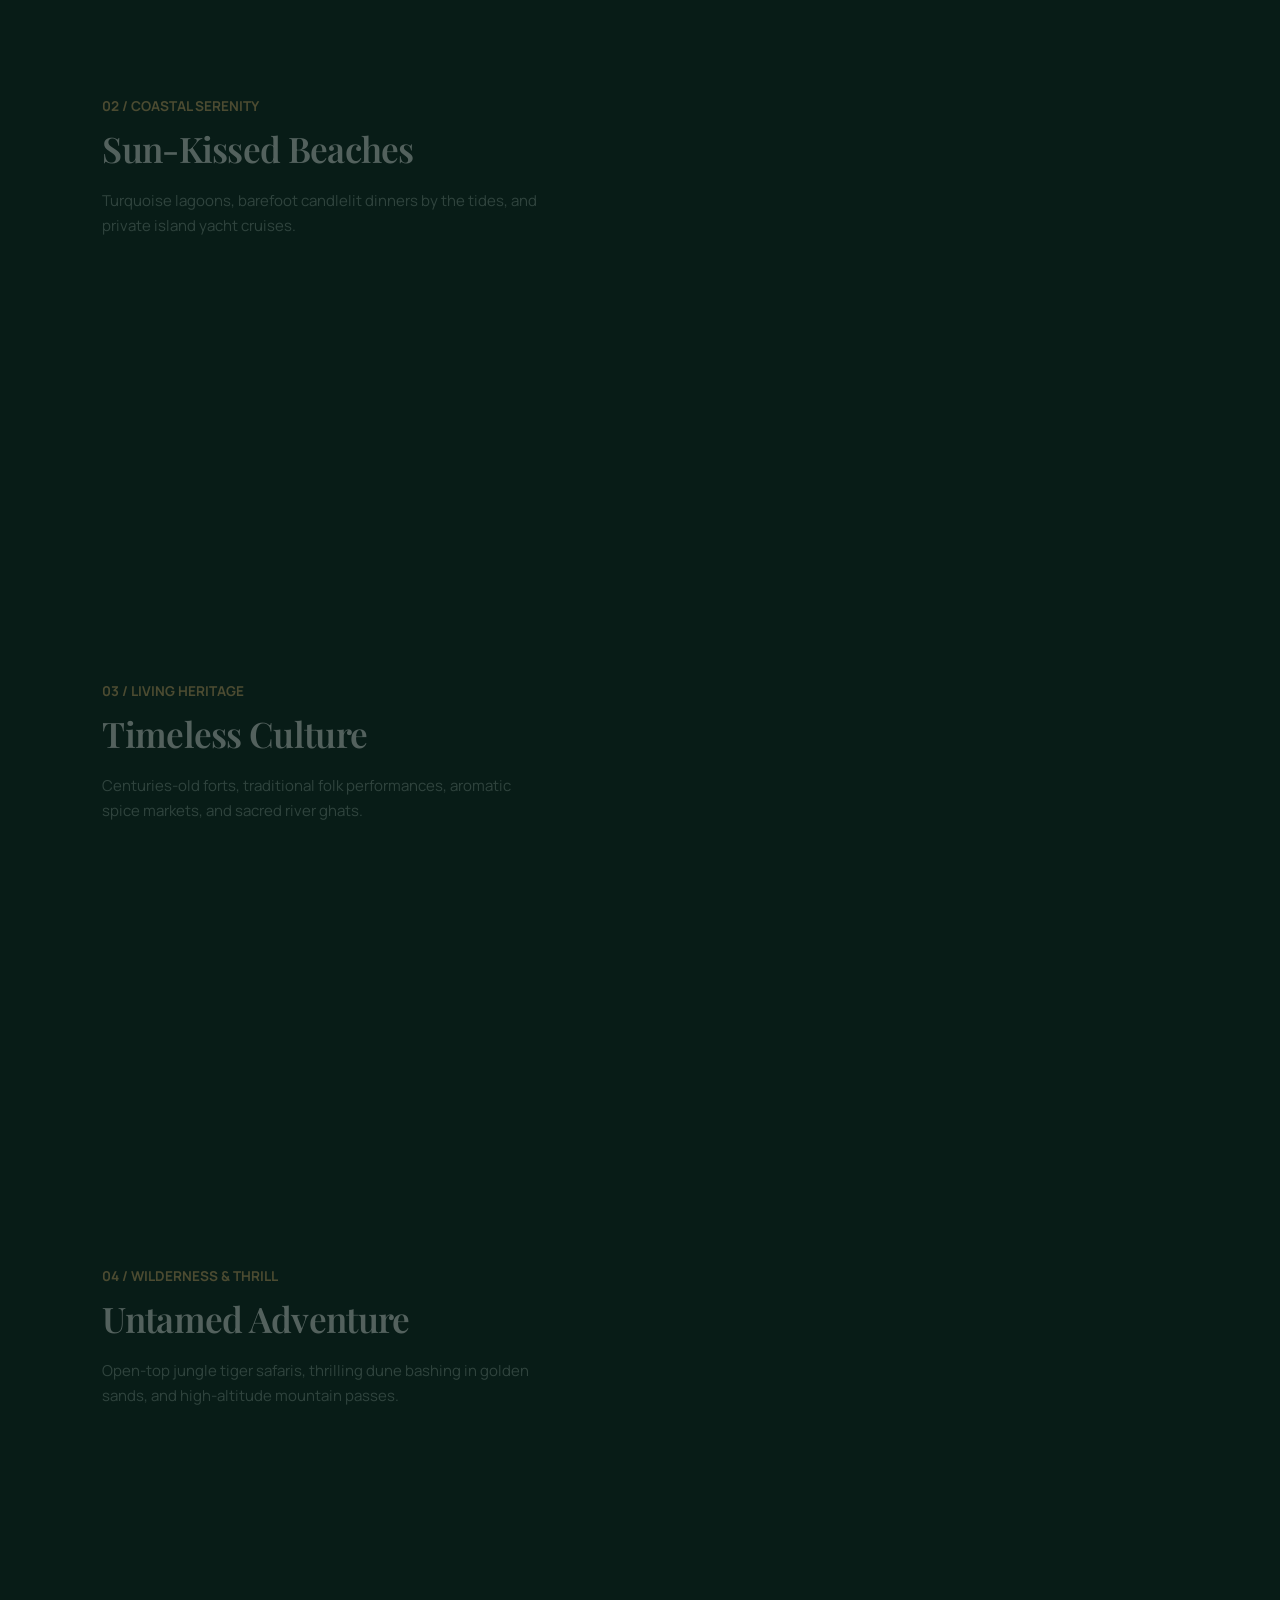
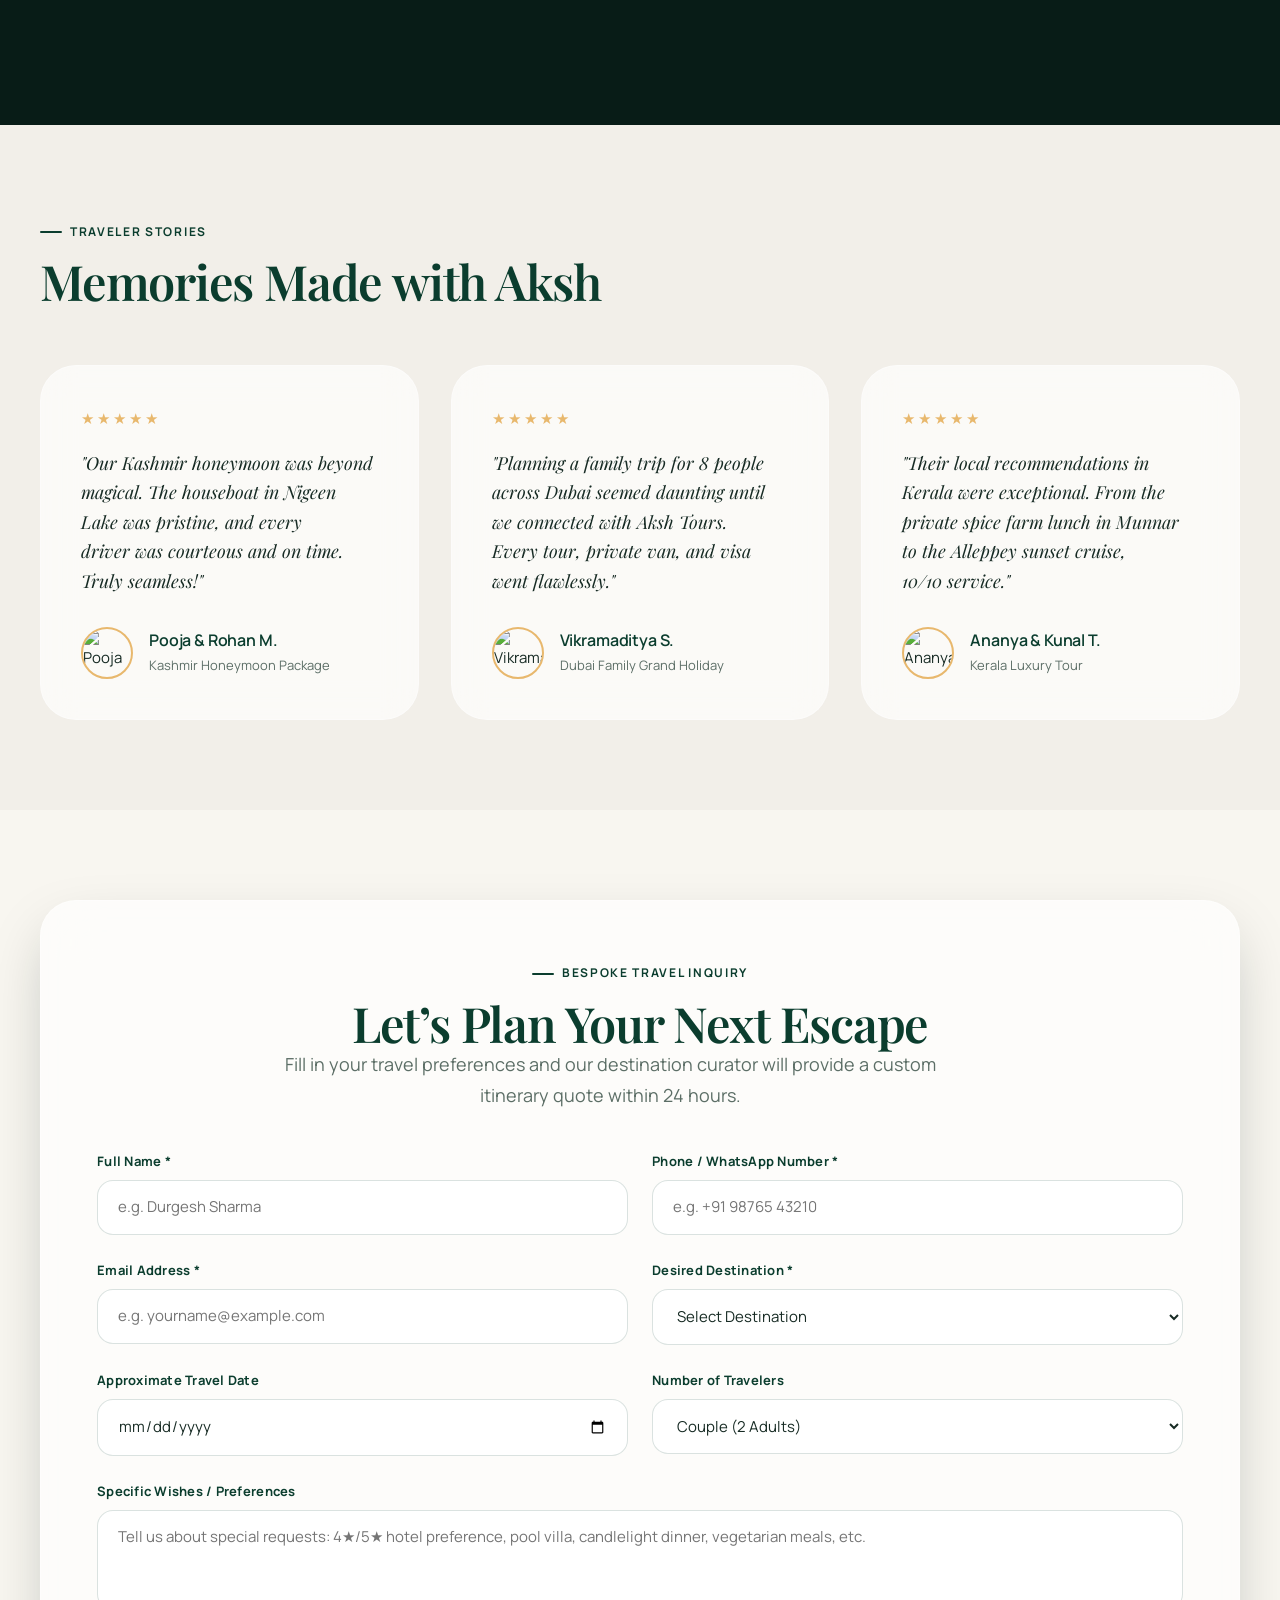
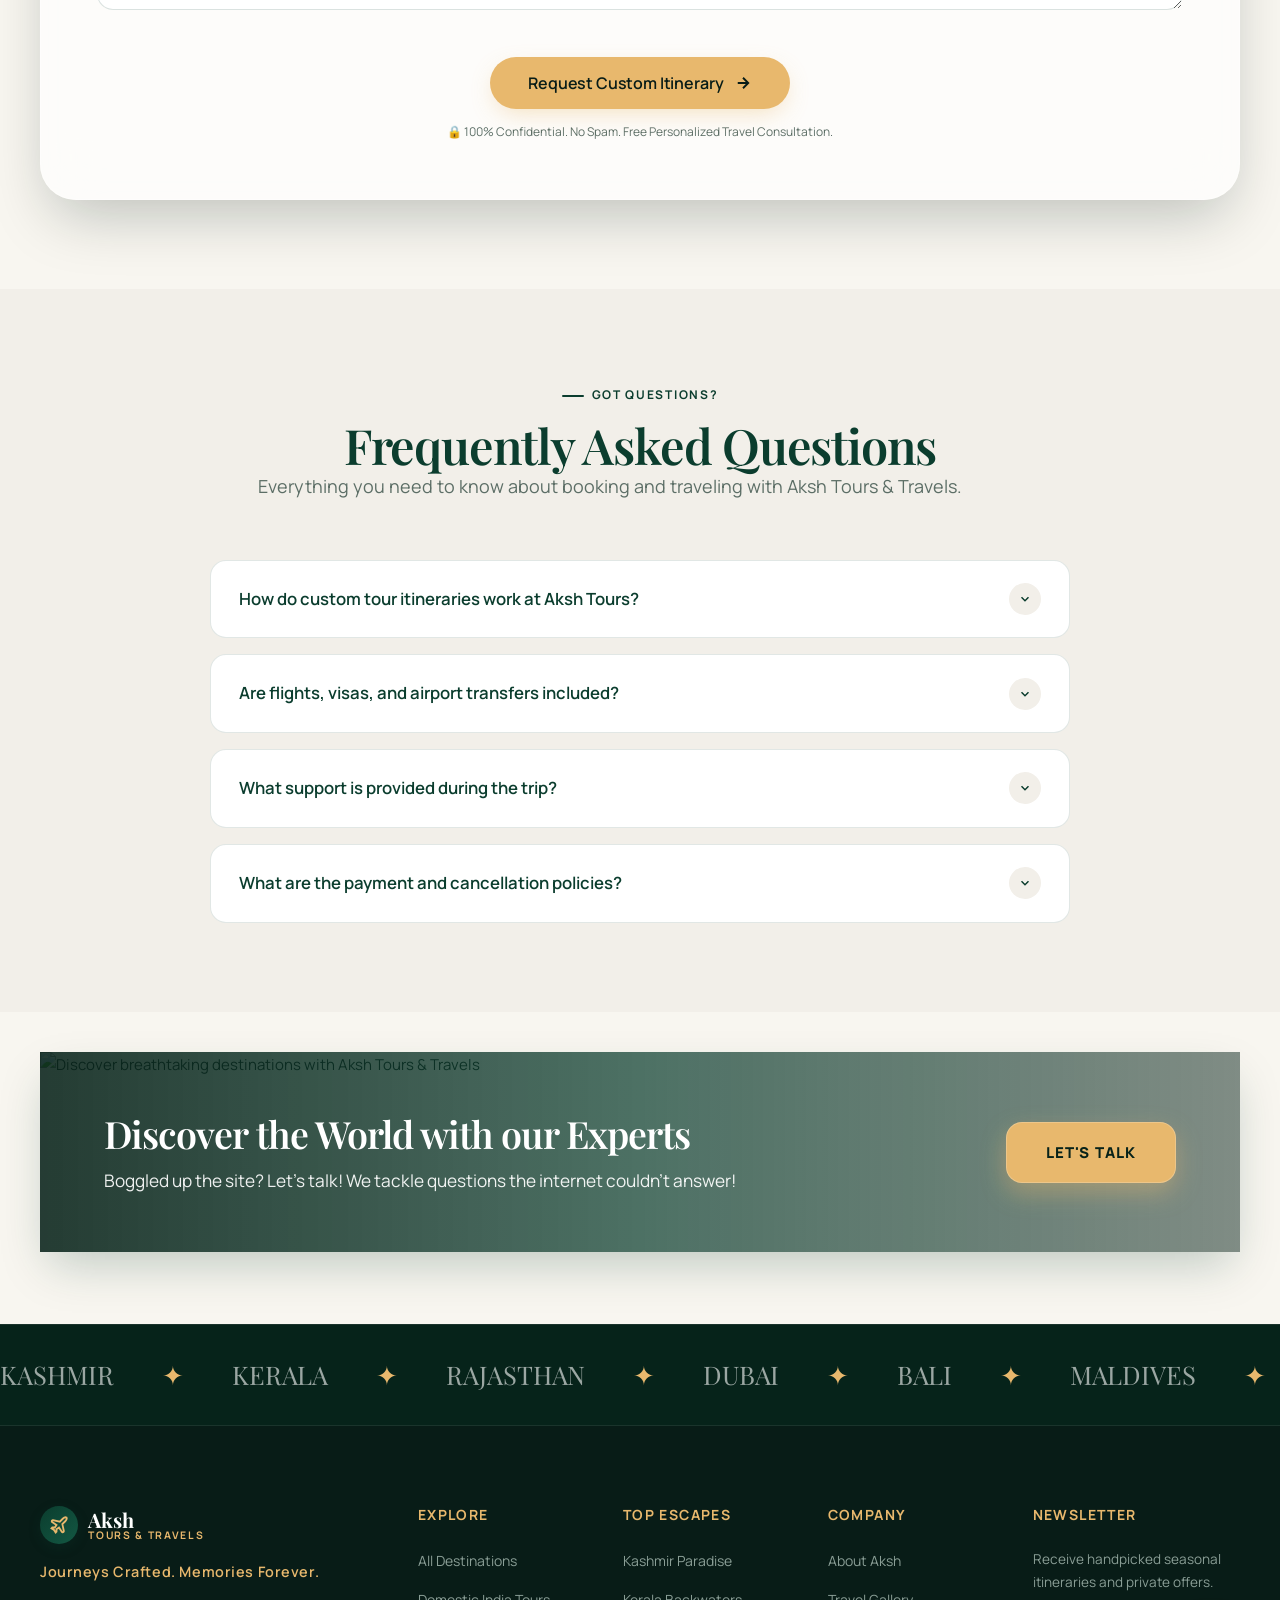
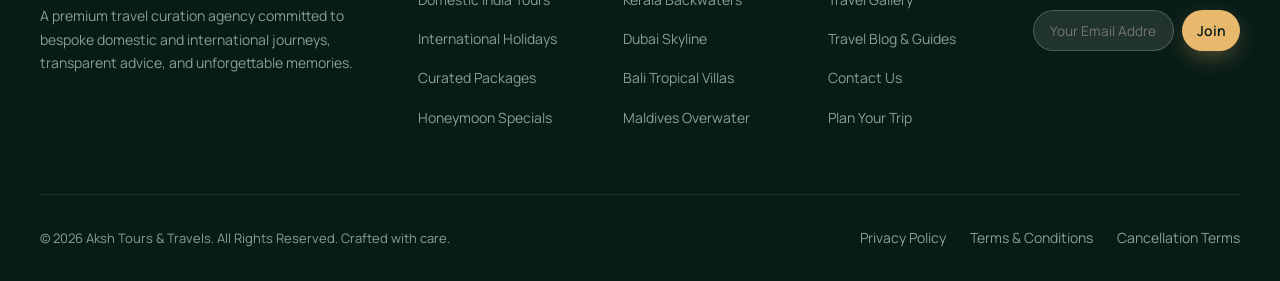
==== commit 484d0868: "add responsive layout styles, animation scripts, brand assets, and update page templates" ====
--- a/index.html
+++ b/index.html
@@ -13,10 +13,10 @@
   <meta property="og:description" content="Journeys Crafted. Memories Forever. Explore handpicked domestic and international travel packages.">
   <meta property="og:image" content="https://images.unsplash.com/photo-1507525428034-b723cf961d3e?auto=format&fit=crop&w=1600&q=80">
   
-  <!-- Google Fonts -->
+  <!-- Google Fonts: Manrope (UI & Body) & Playfair Display (Editorial Display) -->
   <link rel="preconnect" href="https://fonts.googleapis.com">
   <link rel="preconnect" href="https://fonts.gstatic.com" crossorigin>
-  <link href="https://fonts.googleapis.com/css2?family=Outfit:wght@400;500;600;700;800&family=Playfair+Display:ital,wght@0,400;0,600;0,700;1,400;1,600&family=Plus+Jakarta+Sans:wght@300;400;500;600;700&display=swap" rel="stylesheet">
+  <link href="https://fonts.googleapis.com/css2?family=Manrope:wght@400;500;600;700;800&family=Playfair+Display:ital,wght@0,500;0,600;0,700;1,400;1,600&display=swap" rel="stylesheet">
   
   <!-- Vendor CSS (Swiper) -->
   <link rel="stylesheet" href="https://cdn.jsdelivr.net/npm/swiper@11/swiper-bundle.min.css">
@@ -50,28 +50,60 @@
       <nav class="navbar-container" aria-label="Main Navigation">
         <!-- Brand Logo -->
         <a href="index.html" class="brand-logo" aria-label="Aksh Tours and Travels Home">
-          <div class="brand-logo-icon">
-            <svg width="20" height="20" viewBox="0 0 24 24" fill="none" stroke="currentColor" stroke-width="2.2" stroke-linecap="round" stroke-linejoin="round">
-              <path d="M17.8 19.2 16 11l3.5-3.5C21 6 21.5 4 21 3c-1-.5-3 0-4.5 1.5L13 8 4.8 6.2c-.5-.1-.9.1-1.1.5l-.3.5c-.2.5-.1 1 .3 1.3L9 12l-2 3H4l-1 1 3 2 2 3 1-1v-3l3-2 3.5 5.3c.3.4.8.5 1.3.3l.5-.3c.4-.2.6-.6.5-1.1z"/>
-            </svg>
-          </div>
-          <div class="brand-logo-text">
-            <span class="main">Aksh</span>
-            <span class="sub">Tours & Travels</span>
-          </div>
+          <img src="assets/aksh-logo-transferent.png" alt="Aksh Tours & Travels" class="brand-logo-img">
         </a>
 
         <!-- Desktop Menu -->
         <ul class="nav-menu">
           <li><a href="index.html" class="nav-link active">Home</a></li>
           <li><a href="about.html" class="nav-link">About Us</a></li>
-          <li><a href="destinations.html" class="nav-link">Destinations</a></li>
-          <li><a href="domestic.html" class="nav-link">Domestic</a></li>
-          <li><a href="international.html" class="nav-link">International</a></li>
+          
+          <!-- Destinations Dropdown -->
+          <li class="nav-item-has-dropdown">
+            <a href="destinations.html" class="nav-link nav-dropdown-toggle">
+              <span>Destinations</span>
+              <svg class="chevron" width="12" height="12" viewBox="0 0 24 24" fill="none" stroke="currentColor" stroke-width="2.5"><path d="m6 9 6 6 6-6"/></svg>
+            </a>
+            <div class="nav-dropdown-menu">
+              <a href="destinations.html" class="nav-dropdown-link">
+                <span class="dropdown-icon">🌍</span>
+                <span>All Destinations</span>
+              </a>
+              <a href="domestic.html" class="nav-dropdown-link">
+                <span class="dropdown-icon">🇮🇳</span>
+                <span>Domestic Tours</span>
+              </a>
+              <a href="international.html" class="nav-dropdown-link">
+                <span class="dropdown-icon">✈️</span>
+                <span>International Tours</span>
+              </a>
+              <a href="honeymoon.html" class="nav-dropdown-link">
+                <span class="dropdown-icon">💍</span>
+                <span>Honeymoon Specials</span>
+              </a>
+            </div>
+          </li>
+
           <li><a href="packages.html" class="nav-link">Packages</a></li>
-          <li><a href="honeymoon.html" class="nav-link">Honeymoon</a></li>
-          <li><a href="gallery.html" class="nav-link">Gallery</a></li>
-          <li><a href="blog.html" class="nav-link">Blog</a></li>
+
+          <!-- Explore / Inspiration Dropdown -->
+          <li class="nav-item-has-dropdown">
+            <a href="gallery.html" class="nav-link nav-dropdown-toggle">
+              <span>Explore</span>
+              <svg class="chevron" width="12" height="12" viewBox="0 0 24 24" fill="none" stroke="currentColor" stroke-width="2.5"><path d="m6 9 6 6 6-6"/></svg>
+            </a>
+            <div class="nav-dropdown-menu">
+              <a href="gallery.html" class="nav-dropdown-link">
+                <span class="dropdown-icon">📸</span>
+                <span>Travel Gallery</span>
+              </a>
+              <a href="blog.html" class="nav-dropdown-link">
+                <span class="dropdown-icon">📝</span>
+                <span>Travel Stories</span>
+              </a>
+            </div>
+          </li>
+
           <li><a href="contact.html" class="nav-link">Contact</a></li>
         </ul>
 
@@ -93,15 +125,7 @@
   <aside class="mobile-drawer">
     <div class="mobile-drawer-header">
       <div class="brand-logo">
-        <div class="brand-logo-icon">
-          <svg width="18" height="18" viewBox="0 0 24 24" fill="none" stroke="currentColor" stroke-width="2.2">
-            <path d="M17.8 19.2 16 11l3.5-3.5C21 6 21.5 4 21 3c-1-.5-3 0-4.5 1.5L13 8 4.8 6.2c-.5-.1-.9.1-1.1.5l-.3.5c-.2.5-.1 1 .3 1.3L9 12l-2 3H4l-1 1 3 2 2 3 1-1v-3l3-2 3.5 5.3c.3.4.8.5 1.3.3l.5-.3c.4-.2.6-.6.5-1.1z"/>
-          </svg>
-        </div>
-        <div class="brand-logo-text">
-          <span class="main" style="color: #FFFFFF;">Aksh</span>
-          <span class="sub" style="color: var(--color-secondary);">Tours & Travels</span>
-        </div>
+        <img src="assets/aksh-logo-transferent.png" alt="Aksh Tours & Travels" class="brand-logo-img">
       </div>
       <button class="mobile-drawer-close btn-glass-dark btn-icon-round" aria-label="Close navigation menu">
         <svg width="20" height="20" viewBox="0 0 24 24" fill="none" stroke="currentColor" stroke-width="2"><path d="M18 6 6 18M6 6l12 12"/></svg>
@@ -132,7 +156,7 @@
     <!-- 1. IMMERSIVE CINEMATIC HERO SECTION -->
     <section class="hero-section" id="hero">
       <div class="hero-bg">
-        <img class="hero-bg-img" src="https://images.unsplash.com/photo-1506744038136-46273834b3fb?auto=format&fit=crop&w=2000&q=85" alt="Serene mountain landscape at twilight">
+        <img class="hero-bg-img" src="assets/hero.png" alt="Aksh Tours and Travels Cinematic Landscape">
       </div>
       <div class="hero-overlay"></div>
       
@@ -141,30 +165,11 @@
 
       <div class="container">
         <div class="hero-content">
-          <div class="hero-meta-badge">
-            <span class="dot"></span>
-            <span>Explore Beyond Boundaries • Bespoke Travel Journeys</span>
-          </div>
-
           <h1 class="hero-title">
             Your World. <br>
             Your Journey. <br>
-            <span class="highlight">Our Expertise.</span>
+            <span class="highlight"><span class="typed-text">Our Expertise.</span><span class="type-cursor" aria-hidden="true">|</span></span>
           </h1>
-
-          <p class="hero-description">
-            Discover unforgettable destinations with thoughtfully tailored itineraries, handpicked stays, and seamless on-trip care crafted by Aksh Tours & Travels.
-          </p>
-
-          <div class="hero-cta-group">
-            <a href="destinations.html" class="btn btn-primary btn-lg">
-              <span>Explore Destinations</span>
-              <svg class="icon-arrow" width="18" height="18" viewBox="0 0 24 24" fill="none" stroke="currentColor" stroke-width="2.5"><path d="M5 12h14M12 5l7 7-7 7"/></svg>
-            </a>
-            <a href="contact.html" class="btn btn-glass-dark btn-lg">
-              <span>Plan My Trip</span>
-            </a>
-          </div>
         </div>
       </div>
 
@@ -1067,25 +1072,21 @@
       </div>
     </section>
 
-    <!-- 15. FINAL CINEMATIC CTA -->
-    <section class="section-padding bg-dark" style="position: relative; overflow: hidden; text-align: center;">
-      <div style="position: absolute; inset: 0; opacity: 0.25;">
-        <img src="https://images.unsplash.com/photo-1506744038136-46273834b3fb?auto=format&fit=crop&w=1600&q=80" alt="Scenic backdrop" style="width: 100%; height: 100%; object-fit: cover;">
-      </div>
-      <div class="container" style="position: relative; z-index: 2; max-width: 820px;">
-        <span class="eyebrow" style="color: var(--color-secondary);">Begin Your Adventure</span>
-        <h2 class="section-title" style="color: var(--color-white); margin-bottom: 1.25rem;">Your Next Story Starts Here.</h2>
-        <p class="lead-text" style="color: rgba(255,255,255,0.85); margin-bottom: 2.5rem;">
-          Connect with our travel curators today and embark on a handcrafted journey filled with authentic wonders.
-        </p>
-        <div style="display: flex; gap: 1rem; justify-content: center; flex-wrap: wrap;">
-          <a href="contact.html" class="btn btn-primary btn-lg">
-            <span>Plan My Trip</span>
-            <svg class="icon-arrow" width="18" height="18" viewBox="0 0 24 24" fill="none" stroke="currentColor" stroke-width="2.5"><path d="M5 12h14M12 5l7 7-7 7"/></svg>
-          </a>
-          <a href="https://wa.me/?text=Hello%20Aksh%20Tours%2C%20I%20would%20like%20to%20inquire%20about%20a%20tour%20package." target="_blank" rel="noopener" class="btn btn-glass-dark btn-lg">
-            <span>Talk to a Travel Expert</span>
-          </a>
+    <!-- 15. EXPERT CTA BANNER -->
+    <section class="expert-cta-section" id="expert-cta">
+      <div class="container">
+        <div class="expert-cta-banner">
+          <img class="expert-cta-bg" src="https://images.unsplash.com/photo-1544551763-46a013bb70d5?auto=format&fit=crop&w=1600&q=80" alt="Discover breathtaking destinations with Aksh Tours & Travels" loading="lazy">
+          <div class="expert-cta-overlay"></div>
+          <div class="expert-cta-content">
+            <h2 class="expert-cta-title">Discover the World with our Experts</h2>
+            <p class="expert-cta-subtitle">Boggled up the site? Let’s talk! We tackle questions the internet couldn’t answer!</p>
+          </div>
+          <div class="expert-cta-action">
+            <a href="contact.html" class="expert-cta-btn">
+              LET'S TALK
+            </a>
+          </div>
         </div>
       </div>
     </section>
--- a/assets/css/style.css
+++ b/assets/css/style.css
@@ -42,15 +42,50 @@
   --glass-shadow: 0 16px 40px -10px rgba(8, 28, 23, 0.15);
   --glass-shadow-lg: 0 25px 60px -12px rgba(8, 28, 23, 0.25);
   
-  /* Typography Scale */
-  --font-serif: 'Playfair Display', Georgia, serif;
-  --font-sans: 'Plus Jakarta Sans', -apple-system, BlinkMacSystemFont, 'Segoe UI', Roboto, sans-serif;
-  --font-accent: 'Outfit', sans-serif;
+  /* ==========================================
+     TYPOGRAPHY SYSTEM TOKENS
+     ========================================== */
+  /* FONT FAMILIES */
+  --font-primary: "Manrope", -apple-system, BlinkMacSystemFont, "Segoe UI", Roboto, sans-serif;
+  --font-display: "Playfair Display", Georgia, serif;
+  --font-serif: var(--font-display);
+  --font-sans: var(--font-primary);
+  --font-accent: var(--font-primary);
+  --font-heading: var(--font-display);
+
+  /* DISPLAY TYPOGRAPHY */
+  --fs-hero: clamp(2.5rem, 6vw, 5.75rem);
+  --fs-display: clamp(2.25rem, 5vw, 4.5rem);
+
+  /* HEADINGS */
+  --fs-h1: clamp(2.5rem, 5vw, 4.75rem);
+  --fs-h2: clamp(2rem, 3.8vw, 3.6rem);
+  --fs-h3: clamp(1.5rem, 2.6vw, 2.5rem);
+  --fs-h4: clamp(1.25rem, 1.8vw, 1.75rem);
+  --fs-h5: clamp(1.1rem, 1.4vw, 1.35rem);
+  --fs-h6: 1rem;
+
+  /* CONTENT */
+  --fs-large: clamp(1.125rem, 1.3vw, 1.45rem);
+  --fs-body: clamp(0.9375rem, 0.9vw, 1.0625rem);
+
+  /* UI */
+  --fs-nav: 0.9375rem;
+  --fs-button: 0.9375rem;
+  --fs-small: 0.8125rem;
+  --fs-label: 0.75rem;
+
+  /* LINE HEIGHT */
+  --lh-display: 0.98;
+  --lh-heading: 1.1;
+  --lh-subheading: 1.3;
+  --lh-body: 1.7;
+  --lh-small: 1.5;
   
   /* Layout Dimensions */
   --container-width: 1320px;
   --container-wide: 1540px;
-  --header-height: 84px;
+  --header-height: 96px;
   --radius-sm: 8px;
   --radius-md: 16px;
   --radius-lg: 24px;
@@ -80,10 +115,11 @@
 }
 
 body {
-  font-family: var(--font-sans);
+  font-family: var(--font-primary);
+  font-size: var(--fs-body);
   background-color: var(--color-bg);
   color: var(--color-text-main);
-  line-height: 1.65;
+  line-height: var(--lh-body);
   overflow-x: hidden;
   position: relative;
   min-height: 100vh;
@@ -91,6 +127,11 @@
 
 body.no-scroll {
   overflow: hidden;
+}
+
+p {
+  line-height: var(--lh-body);
+  text-wrap: pretty;
 }
 
 img, picture, video, canvas, svg {
@@ -100,7 +141,7 @@
 }
 
 input, button, textarea, select {
-  font: inherit;
+  font-family: var(--font-primary);
   color: inherit;
 }
 
@@ -115,6 +156,7 @@
   border: none;
   background: none;
   outline: none;
+  font-family: var(--font-primary);
 }
 
 ul, ol {
@@ -132,25 +174,72 @@
 }
 
 /* --------------------------------------------------------------------------
-   3. TYPOGRAPHY
+   3. STANDARDIZED TYPOGRAPHY
    -------------------------------------------------------------------------- */
 h1, h2, h3, h4, h5, h6 {
-  font-family: var(--font-serif);
   color: var(--color-primary);
-  line-height: 1.15;
+  text-wrap: balance;
+}
+
+h1 {
+  font-family: var(--font-display);
+  font-size: var(--fs-h1);
+  line-height: var(--lh-heading);
+  font-weight: 600;
+  letter-spacing: -0.03em;
+}
+
+h2 {
+  font-family: var(--font-display);
+  font-size: var(--fs-h2);
+  line-height: var(--lh-heading);
+  font-weight: 600;
+  letter-spacing: -0.025em;
+}
+
+h3 {
+  font-family: var(--font-display);
+  font-size: var(--fs-h3);
+  line-height: var(--lh-subheading);
+  font-weight: 600;
+  letter-spacing: -0.02em;
+}
+
+h4 {
+  font-family: var(--font-primary);
+  font-size: var(--fs-h4);
+  line-height: var(--lh-subheading);
   font-weight: 700;
-  letter-spacing: -0.02em;
+  letter-spacing: -0.01em;
+}
+
+h5 {
+  font-family: var(--font-primary);
+  font-size: var(--fs-h5);
+  line-height: 1.35;
+  font-weight: 600;
+}
+
+h6 {
+  font-family: var(--font-primary);
+  font-size: var(--fs-h6);
+  line-height: 1.4;
+  font-weight: 600;
 }
 
 .hero-title {
-  font-size: clamp(2.4rem, 5.8vw + 0.8rem, 5.2rem);
-  font-weight: 700;
-  line-height: 1.08;
-  letter-spacing: -0.03em;
+  font-family: var(--font-display);
+  font-size: var(--fs-hero);
+  font-weight: 600;
+  line-height: var(--lh-display);
+  letter-spacing: -0.035em;
   color: var(--color-white);
+  text-wrap: balance;
 }
 
 .hero-title .highlight {
+  display: inline-block;
+  margin-top: 0.35rem;
   font-style: italic;
   font-weight: 400;
   color: var(--color-secondary);
@@ -159,26 +248,27 @@
   -webkit-text-fill-color: transparent;
 }
 
-.section-title {
-  font-size: clamp(1.85rem, 3.2vw + 0.6rem, 3.4rem);
-  font-weight: 700;
-  line-height: 1.18;
-}
-
-.card-title {
-  font-size: 1.35rem;
-  font-weight: 700;
-}
-
+.hero-description {
+  font-family: var(--font-primary);
+  font-size: var(--fs-large);
+  line-height: 1.6;
+  font-weight: 400;
+  max-width: 680px;
+  text-wrap: pretty;
+}
+
+.hero-eyebrow,
+.section-label,
 .eyebrow {
   display: inline-flex;
   align-items: center;
   gap: 0.5rem;
-  font-family: var(--font-accent);
-  font-size: 0.85rem;
+  font-family: var(--font-primary);
+  font-size: var(--fs-label);
   font-weight: 700;
   text-transform: uppercase;
-  letter-spacing: 0.16em;
+  letter-spacing: 0.14em;
+  line-height: 1.4;
   color: var(--color-secondary);
   margin-bottom: 0.85rem;
 }
@@ -187,7 +277,9 @@
   color: var(--color-primary);
 }
 
-.eyebrow::before {
+.eyebrow::before,
+.hero-eyebrow::before,
+.section-label::before {
   content: '';
   display: inline-block;
   width: 22px;
@@ -196,10 +288,31 @@
   border-radius: 2px;
 }
 
+.section-title {
+  font-family: var(--font-display);
+  font-size: var(--fs-h2);
+  font-weight: 600;
+  line-height: var(--lh-heading);
+  letter-spacing: -0.025em;
+  text-wrap: balance;
+}
+
+.section-subtitle,
 .lead-text {
-  font-size: clamp(1.05rem, 1.2vw + 0.3rem, 1.25rem);
+  font-family: var(--font-primary);
+  font-size: var(--fs-large);
+  font-weight: 400;
   color: var(--color-text-muted);
-  line-height: 1.7;
+  line-height: var(--lh-body);
+  text-wrap: pretty;
+  max-width: 720px;
+}
+
+.card-title {
+  font-family: var(--font-primary);
+  font-size: var(--fs-h4);
+  font-weight: 700;
+  line-height: var(--lh-subheading);
 }
 
 /* --------------------------------------------------------------------------
@@ -389,7 +502,7 @@
   left: 0;
   width: 100%;
   z-index: 1000;
-  padding: 1.25rem 0;
+  padding: 1.35rem 0;
   transition: transform 0.4s cubic-bezier(0.16, 1, 0.3, 1), padding 0.4s ease;
 }
 
@@ -398,28 +511,29 @@
 }
 
 .site-header.scrolled {
-  padding: 0.75rem 0;
+  padding: 0.85rem 0;
 }
 
 .navbar-container {
   display: flex;
   align-items: center;
   justify-content: space-between;
-  background: rgba(8, 28, 23, 0.82);
+  min-height: 72px;
+  background: rgba(8, 28, 23, 0.85);
   backdrop-filter: var(--glass-blur);
   -webkit-backdrop-filter: var(--glass-blur);
-  border: 1px solid rgba(255, 255, 255, 0.15);
+  border: 1px solid rgba(255, 255, 255, 0.16);
   border-radius: var(--radius-pill);
-  padding: 0.65rem 1.25rem 0.65rem 1.65rem;
-  box-shadow: 0 12px 35px rgba(0, 0, 0, 0.35);
-  transition: background 0.3s ease, border-color 0.3s ease, box-shadow 0.3s ease;
+  padding: 0.75rem 1.4rem 0.75rem 1.85rem;
+  box-shadow: 0 14px 40px rgba(0, 0, 0, 0.38);
+  transition: background 0.3s ease, border-color 0.3s ease, box-shadow 0.3s ease, min-height 0.3s ease;
 }
 
 .brand-logo {
   display: flex;
   align-items: center;
   gap: 0.65rem;
-  font-family: var(--font-serif);
+  font-family: var(--font-display);
   font-weight: 700;
   font-size: 1.35rem;
   color: var(--color-white);
@@ -427,6 +541,21 @@
   text-decoration: none;
 }
 
+.brand-logo-img {
+  height: 62px;
+  width: auto;
+  max-width: 210px;
+  object-fit: contain;
+  display: block;
+  filter: drop-shadow(0 2px 8px rgba(0, 0, 0, 0.25));
+  transition: transform var(--transition-fast), filter var(--transition-fast);
+}
+
+.brand-logo:hover .brand-logo-img {
+  transform: scale(1.05);
+  filter: drop-shadow(0 4px 14px rgba(232, 184, 109, 0.45));
+}
+
 .brand-logo-icon {
   width: 38px;
   height: 38px;
@@ -452,14 +581,15 @@
 
 .brand-logo-text .main {
   font-size: 1.25rem;
+  font-weight: 700;
   letter-spacing: -0.01em;
 }
 
 .brand-logo-text .sub {
-  font-family: var(--font-accent);
-  font-size: 0.62rem;
+  font-family: var(--font-primary);
+  font-size: 0.65rem;
   text-transform: uppercase;
-  letter-spacing: 0.18em;
+  letter-spacing: 0.16em;
   color: var(--color-secondary);
   font-weight: 700;
 }
@@ -467,17 +597,22 @@
 .nav-menu {
   display: flex;
   align-items: center;
-  gap: 1.5rem;
+  gap: 1.65rem;
 }
 
 .nav-link {
-  font-family: var(--font-accent);
-  font-size: 0.92rem;
-  font-weight: 600;
+  font-family: var(--font-primary);
+  font-size: 15px;
+  font-weight: 500;
+  line-height: 1;
+  letter-spacing: -0.01em;
   color: var(--color-text-light);
   position: relative;
   padding: 0.4rem 0.2rem;
   transition: color var(--transition-fast);
+  display: inline-flex;
+  align-items: center;
+  gap: 0.35rem;
 }
 
 .nav-link::after {
@@ -500,10 +635,115 @@
   width: 100%;
 }
 
+/* Navigation Dropdowns */
+.nav-item-has-dropdown {
+  position: relative;
+}
+
+.nav-dropdown-toggle .chevron {
+  transition: transform 0.3s cubic-bezier(0.16, 1, 0.3, 1);
+  color: var(--color-secondary);
+  display: inline-flex;
+}
+
+.nav-item-has-dropdown:hover .nav-dropdown-toggle .chevron,
+.nav-item-has-dropdown:focus-within .nav-dropdown-toggle .chevron {
+  transform: rotate(180deg);
+}
+
+.nav-dropdown-menu {
+  position: absolute;
+  top: calc(100% + 14px);
+  left: 50%;
+  transform: translateX(-50%) translateY(10px);
+  background: rgba(8, 28, 23, 0.96);
+  backdrop-filter: var(--glass-blur-lg);
+  -webkit-backdrop-filter: var(--glass-blur-lg);
+  border: 1px solid rgba(232, 184, 109, 0.3);
+  border-radius: var(--radius-lg);
+  padding: 0.65rem;
+  min-width: 240px;
+  box-shadow: 0 20px 45px rgba(0, 0, 0, 0.5);
+  opacity: 0;
+  visibility: hidden;
+  pointer-events: none;
+  transition: all 0.3s cubic-bezier(0.16, 1, 0.3, 1);
+  z-index: 1100;
+  display: flex;
+  flex-direction: column;
+  gap: 0.25rem;
+}
+
+/* Invisible bridge so mouse hover doesn't break between navbar and dropdown */
+.nav-dropdown-menu::before {
+  content: '';
+  position: absolute;
+  top: -16px;
+  left: 0;
+  width: 100%;
+  height: 16px;
+}
+
+.nav-item-has-dropdown:hover .nav-dropdown-menu,
+.nav-item-has-dropdown:focus-within .nav-dropdown-menu {
+  opacity: 1;
+  visibility: visible;
+  pointer-events: auto;
+  transform: translateX(-50%) translateY(0);
+}
+
+.nav-dropdown-link {
+  display: flex;
+  align-items: center;
+  gap: 0.75rem;
+  padding: 0.65rem 0.9rem;
+  border-radius: var(--radius-md);
+  font-family: var(--font-primary);
+  font-size: 14px;
+  font-weight: 600;
+  color: rgba(255, 255, 255, 0.88);
+  transition: all var(--transition-fast);
+  text-decoration: none;
+  white-space: nowrap;
+}
+
+.nav-dropdown-link .dropdown-icon {
+  width: 28px;
+  height: 28px;
+  border-radius: 8px;
+  background: rgba(255, 255, 255, 0.08);
+  display: flex;
+  align-items: center;
+  justify-content: center;
+  color: var(--color-secondary);
+  font-size: 0.85rem;
+  flex-shrink: 0;
+  transition: all var(--transition-fast);
+}
+
+.nav-dropdown-link:hover,
+.nav-dropdown-link.active {
+  background: rgba(232, 184, 109, 0.15);
+  color: #FFFFFF;
+  transform: translateX(4px);
+}
+
+.nav-dropdown-link:hover .dropdown-icon,
+.nav-dropdown-link.active .dropdown-icon {
+  background: var(--color-secondary);
+  color: var(--color-dark);
+}
+
 .nav-cta-group {
   display: flex;
   align-items: center;
   gap: 0.85rem;
+}
+
+.nav-cta {
+  font-family: var(--font-primary);
+  font-size: 15px;
+  font-weight: 600;
 }
 
 .nav-toggle-btn {
@@ -596,8 +836,9 @@
 }
 
 .mobile-nav-link {
-  font-family: var(--font-serif);
-  font-size: 1.45rem;
+  font-family: var(--font-display);
+  font-size: clamp(1.25rem, 2.5vw, 1.5rem);
+  font-weight: 600;
   color: var(--color-text-light);
   display: flex;
   align-items: center;
@@ -611,8 +852,9 @@
 }
 
 .mobile-nav-link .tag {
-  font-family: var(--font-accent);
-  font-size: 0.7rem;
+  font-family: var(--font-primary);
+  font-size: 0.72rem;
+  font-weight: 700;
   padding: 0.2rem 0.6rem;
   border-radius: var(--radius-pill);
   background: rgba(232, 184, 109, 0.15);
@@ -632,10 +874,11 @@
   align-items: center;
   justify-content: center;
   gap: 0.65rem;
-  font-family: var(--font-accent);
-  font-size: 0.92rem;
-  font-weight: 700;
-  letter-spacing: 0.02em;
+  font-family: var(--font-primary);
+  font-size: 15px;
+  font-weight: 600;
+  line-height: 1;
+  letter-spacing: -0.01em;
   padding: 0.85rem 1.85rem;
   border-radius: var(--radius-pill);
   transition: all var(--transition-smooth);
@@ -713,12 +956,12 @@
 
 .btn-sm {
   padding: 0.55rem 1.25rem;
-  font-size: 0.82rem;
+  font-size: 14px;
 }
 
 .btn-lg {
   padding: 1.05rem 2.4rem;
-  font-size: 1.02rem;
+  font-size: 16px;
 }
 
 .btn-icon-round {
@@ -846,8 +1089,8 @@
   display: inline-flex;
   align-items: center;
   gap: 0.4rem;
-  font-family: var(--font-accent);
-  font-size: 0.72rem;
+  font-family: var(--font-primary);
+  font-size: 0.75rem;
   font-weight: 700;
   text-transform: uppercase;
   letter-spacing: 0.1em;
@@ -861,16 +1104,23 @@
 }
 
 .bento-card .bento-title {
-  font-size: 1.6rem;
+  font-family: var(--font-display);
+  font-size: clamp(1.35rem, 2.2vw, 1.85rem);
+  font-weight: 600;
+  line-height: 1.15;
   color: var(--color-white);
   margin-bottom: 0.4rem;
+  text-wrap: balance;
 }
 
 .bento-card .bento-desc {
-  font-size: 0.92rem;
-  color: rgba(255, 255, 255, 0.85);
+  font-family: var(--font-primary);
+  font-size: 0.95rem;
+  line-height: 1.55;
+  color: rgba(255, 255, 255, 0.88);
   margin-bottom: 1rem;
   max-width: 480px;
+  text-wrap: pretty;
 }
 
 .bento-card .bento-footer {
@@ -889,8 +1139,9 @@
   min-height: 100vh;
   display: flex;
   align-items: center;
-  padding-top: calc(var(--header-height) + 2rem);
-  padding-bottom: 6rem;
+  justify-content: center;
+  padding-top: calc(var(--header-height) + 4rem);
+  padding-bottom: 7rem;
   overflow: hidden;
   background-color: var(--color-dark);
 }
@@ -925,7 +1176,13 @@
 .hero-content {
   position: relative;
   z-index: 3;
-  max-width: 920px;
+  max-width: 980px;
+  margin: 0 auto;
+  text-align: center;
+  display: flex;
+  flex-direction: column;
+  align-items: center;
+  padding: 5rem 1.5rem 5.5rem;
 }
 
 .hero-meta-badge {
@@ -936,13 +1193,14 @@
   backdrop-filter: blur(12px);
   -webkit-backdrop-filter: blur(12px);
   border: 1px solid rgba(255, 255, 255, 0.25);
-  padding: 0.45rem 1.15rem;
+  padding: 0.5rem 1.4rem;
   border-radius: var(--radius-pill);
-  font-family: var(--font-accent);
-  font-size: 0.85rem;
+  font-family: var(--font-primary);
+  font-size: 0.875rem;
   font-weight: 600;
   color: var(--color-secondary);
-  margin-bottom: 1.5rem;
+  margin-top: 1rem;
+  margin-bottom: 2.5rem;
 }
 
 .hero-meta-badge .dot {
@@ -953,19 +1211,41 @@
   box-shadow: 0 0 10px var(--color-secondary);
 }
 
+.hero-title {
+  text-align: center;
+  margin-left: auto;
+  margin-right: auto;
+  margin-top: 1.5rem;
+  margin-bottom: 3rem;
+  line-height: 1.2;
+}
+
 .hero-description {
-  font-size: clamp(1.1rem, 1.4vw + 0.3rem, 1.4rem);
-  color: rgba(255, 255, 255, 0.88);
-  line-height: 1.6;
-  max-width: 680px;
-  margin: 1.5rem 0 2.5rem;
+  text-align: center;
+  margin: 1.5rem auto 2.5rem;
 }
 
 .hero-cta-group {
   display: flex;
   align-items: center;
+  justify-content: center;
   gap: 1.25rem;
   flex-wrap: wrap;
+}
+
+.type-cursor {
+  display: inline-block;
+  font-style: normal;
+  font-weight: 300;
+  color: var(--color-secondary);
+  animation: cursorBlink 0.85s infinite ease-in-out;
+  margin-left: 2px;
+  opacity: 1;
+}
+
+@keyframes cursorBlink {
+  0%, 100% { opacity: 1; }
+  50% { opacity: 0; }
 }
 
 /* --------------------------------------------------------------------------
@@ -1012,8 +1292,8 @@
 }
 
 .search-field-label {
-  font-family: var(--font-accent);
-  font-size: 0.72rem;
+  font-family: var(--font-primary);
+  font-size: 0.75rem;
   font-weight: 700;
   text-transform: uppercase;
   letter-spacing: 0.08em;
@@ -1026,7 +1306,8 @@
 .search-field-input, .search-field-select {
   border: none;
   background: transparent;
-  font-size: 0.95rem;
+  font-family: var(--font-primary);
+  font-size: 15px;
   font-weight: 600;
   color: var(--color-text-main);
   outline: none;
@@ -1112,19 +1393,22 @@
 }
 
 .horizontal-card .card-overlay h3 {
-  font-size: 1.65rem;
-  font-weight: 700;
+  font-family: var(--font-display);
+  font-size: clamp(1.4rem, 2vw, 1.75rem);
+  font-weight: 600;
   color: var(--color-white) !important;
   margin: 0.5rem 0 0.6rem;
-  font-family: var(--font-serif);
   line-height: 1.2;
+  text-wrap: balance;
 }
 
 .horizontal-card .card-overlay p {
+  font-family: var(--font-primary);
   font-size: 0.92rem;
-  line-height: 1.55;
+  line-height: 1.6;
   color: rgba(255, 255, 255, 0.9) !important;
   margin-bottom: 1.25rem;
+  text-wrap: pretty;
 }
 
 .horizontal-card .card-overlay .btn {
@@ -1236,7 +1520,7 @@
   display: flex;
   align-items: center;
   justify-content: center;
-  font-family: var(--font-accent);
+  font-family: var(--font-primary);
   font-weight: 800;
   font-size: 1.15rem;
   color: var(--color-primary);
@@ -1274,8 +1558,8 @@
 }
 
 .stat-number {
-  font-family: var(--font-serif);
-  font-size: clamp(2.5rem, 4vw, 4rem);
+  font-family: var(--font-display);
+  font-size: clamp(2.5rem, 4.5vw, 4.25rem);
   font-weight: 700;
   color: var(--color-secondary);
   line-height: 1;
@@ -1283,16 +1567,17 @@
 }
 
 .stat-label {
-  font-family: var(--font-accent);
-  font-size: 0.9rem;
-  font-weight: 600;
+  font-family: var(--font-primary);
+  font-size: 0.85rem;
+  font-weight: 700;
   text-transform: uppercase;
-  letter-spacing: 0.08em;
-  color: rgba(255, 255, 255, 0.7);
+  letter-spacing: 0.1em;
+  color: rgba(255, 255, 255, 0.75);
 }
 
 .stat-note {
-  font-size: 0.72rem;
+  font-family: var(--font-primary);
+  font-size: 0.75rem;
   color: var(--color-text-subtle);
   margin-top: 0.25rem;
 }
@@ -1314,12 +1599,13 @@
 }
 
 .testimonial-quote {
-  font-family: var(--font-serif);
-  font-size: 1.15rem;
+  font-family: var(--font-display);
+  font-size: clamp(1.05rem, 1.4vw, 1.25rem);
   line-height: 1.65;
   color: var(--color-text-main);
   margin-bottom: 2rem;
   font-style: italic;
+  text-wrap: pretty;
 }
 
 .testimonial-author {
@@ -1337,12 +1623,15 @@
 }
 
 .author-info h4 {
-  font-size: 1.05rem;
+  font-family: var(--font-primary);
+  font-size: 16px;
+  font-weight: 600;
   margin-bottom: 0.2rem;
 }
 
 .author-info p {
-  font-size: 0.85rem;
+  font-family: var(--font-primary);
+  font-size: 13px;
   color: var(--color-text-muted);
 }
 
@@ -1382,9 +1671,10 @@
   align-items: center;
   justify-content: space-between;
   text-align: left;
-  font-family: var(--font-serif);
-  font-size: 1.2rem;
-  font-weight: 700;
+  font-family: var(--font-primary);
+  font-size: clamp(1.05rem, 1.3vw, 1.25rem);
+  font-weight: 600;
+  line-height: 1.35;
   color: var(--color-primary);
   background: none;
   border: none;
@@ -1417,8 +1707,11 @@
 
 .faq-content-inner {
   padding: 0 1.75rem 1.5rem;
+  font-family: var(--font-primary);
+  font-size: 15px;
   color: var(--color-text-muted);
   line-height: 1.7;
+  text-wrap: pretty;
 }
 
 /* --------------------------------------------------------------------------
@@ -1446,9 +1739,10 @@
 
 .form-label {
   display: block;
-  font-family: var(--font-accent);
-  font-size: 0.85rem;
+  font-family: var(--font-primary);
+  font-size: 13px;
   font-weight: 700;
+  letter-spacing: 0.02em;
   color: var(--color-primary);
   margin-bottom: 0.5rem;
 }
@@ -1459,8 +1753,10 @@
   background: rgba(255, 255, 255, 0.85);
   border: 1.5px solid rgba(11, 61, 46, 0.15);
   border-radius: var(--radius-md);
+  font-family: var(--font-primary);
   color: var(--color-text-main);
-  font-size: 0.95rem;
+  font-size: 15px;
+  line-height: 1.5;
   outline: none;
 }
 
@@ -1471,7 +1767,8 @@
 }
 
 .form-helper {
-  font-size: 0.75rem;
+  font-family: var(--font-primary);
+  font-size: 12px;
   color: var(--color-text-muted);
   margin-top: 0.35rem;
 }
@@ -1519,7 +1816,7 @@
 .lightbox-caption {
   color: var(--color-white);
   margin-top: 1rem;
-  font-family: var(--font-serif);
+  font-family: var(--font-display);
   font-size: 1.2rem;
   text-align: center;
 }
@@ -1623,8 +1920,8 @@
 }
 
 .marquee-item {
-  font-family: var(--font-serif);
-  font-size: 1.6rem;
+  font-family: var(--font-display);
+  font-size: clamp(1.25rem, 2vw, 1.6rem);
   color: rgba(255, 255, 255, 0.6);
   display: flex;
   align-items: center;
@@ -1658,29 +1955,34 @@
 }
 
 .footer-brand h3 {
+  font-family: var(--font-display);
   font-size: 1.8rem;
+  font-weight: 700;
   color: var(--color-white);
   margin-bottom: 0.75rem;
 }
 
 .footer-tagline {
-  font-family: var(--font-accent);
+  font-family: var(--font-primary);
   color: var(--color-secondary);
+  font-size: 0.9rem;
   font-weight: 600;
+  letter-spacing: 0.04em;
   margin-bottom: 1.25rem;
 }
 
 .footer-desc {
+  font-family: var(--font-primary);
   color: var(--color-text-subtle);
-  font-size: 0.92rem;
-  line-height: 1.7;
+  font-size: 14px;
+  line-height: 1.65;
   margin-bottom: 1.75rem;
   max-width: 320px;
 }
 
 .footer-title {
-  font-family: var(--font-accent);
-  font-size: 0.95rem;
+  font-family: var(--font-primary);
+  font-size: 14px;
   font-weight: 700;
   text-transform: uppercase;
   letter-spacing: 0.1em;
@@ -1695,8 +1997,10 @@
 }
 
 .footer-link {
+  font-family: var(--font-primary);
   color: var(--color-text-subtle);
-  font-size: 0.92rem;
+  font-size: 14px;
+  line-height: 1.6;
   transition: color var(--transition-fast), transform var(--transition-fast);
   display: inline-block;
 }
@@ -1712,7 +2016,8 @@
   justify-content: space-between;
   padding-top: 2rem;
   border-top: 1px solid rgba(255, 255, 255, 0.08);
-  font-size: 0.85rem;
+  font-family: var(--font-primary);
+  font-size: 13px;
   color: var(--color-text-subtle);
   flex-wrap: wrap;
   gap: 1rem;
@@ -1753,9 +2058,9 @@
   display: flex;
   align-items: center;
   gap: 0.5rem;
-  font-family: var(--font-accent);
-  font-size: 0.82rem;
-  color: rgba(255, 255, 255, 0.65);
+  font-family: var(--font-primary);
+  font-size: 13px;
+  color: rgba(255, 255, 255, 0.7);
   margin-bottom: 1rem;
 }
 
@@ -1774,8 +2079,8 @@
 .tab-btn {
   padding: 0.6rem 1.4rem;
   border-radius: var(--radius-pill);
-  font-family: var(--font-accent);
-  font-size: 0.85rem;
+  font-family: var(--font-primary);
+  font-size: 14px;
   font-weight: 700;
   background: var(--color-bg-card);
   color: var(--color-text-main);
@@ -1863,18 +2168,18 @@
 }
 
 .intro-floating-badge h4 {
-  font-size: 1.05rem;
+  font-family: var(--font-primary);
+  font-size: 16px;
   font-weight: 700;
   margin-bottom: 0.15rem;
   color: #fff;
-  font-family: var(--font-accent);
 }
 
 .intro-floating-badge p {
-  font-size: 0.78rem;
+  font-family: var(--font-primary);
+  font-size: 13px;
   color: var(--color-secondary);
   margin: 0;
-  font-family: var(--font-accent);
 }
 
 .intro-content {
@@ -1895,10 +2200,10 @@
   display: flex;
   align-items: center;
   gap: 0.65rem;
-  font-size: 0.92rem;
+  font-family: var(--font-primary);
+  font-size: 15px;
   font-weight: 600;
   color: var(--color-primary);
-  font-family: var(--font-accent);
 }
 
 .intro-feature-item svg {
@@ -1926,3 +2231,169 @@
   }
 }
 
+/* --------------------------------------------------------------------------
+   20. EXPERT CTA BANNER (BEFORE FOOTER)
+   -------------------------------------------------------------------------- */
+.expert-cta-section {
+  padding: 2.5rem 0 4.5rem;
+}
+
+.expert-cta-banner {
+  position: relative;
+  border-radius: var(--radius-2xl);
+  overflow: hidden;
+  padding: clamp(2.5rem, 4.5vw, 3.75rem) clamp(2rem, 5vw, 4.25rem);
+  display: flex;
+  align-items: center;
+  justify-content: space-between;
+  gap: 2.5rem;
+  box-shadow: 0 20px 45px -10px rgba(11, 61, 46, 0.25);
+}
+
+.expert-cta-bg {
+  position: absolute;
+  inset: 0;
+  width: 100%;
+  height: 100%;
+  object-fit: cover;
+  z-index: 1;
+  transition: transform 0.8s cubic-bezier(0.16, 1, 0.3, 1);
+}
+
+.expert-cta-banner:hover .expert-cta-bg {
+  transform: scale(1.03);
+}
+
+.expert-cta-overlay {
+  position: absolute;
+  inset: 0;
+  background: linear-gradient(90deg, rgba(7, 34, 25, 0.88) 0%, rgba(11, 61, 46, 0.72) 50%, rgba(7, 34, 25, 0.5) 100%);
+  z-index: 2;
+}
+
+.expert-cta-content {
+  position: relative;
+  z-index: 3;
+  max-width: 720px;
+}
+
+.expert-cta-title {
+  font-family: var(--font-display);
+  font-size: clamp(1.6rem, 3.2vw, 2.35rem);
+  font-weight: 600;
+  color: #ffffff;
+  margin-bottom: 0.65rem;
+  line-height: 1.25;
+  text-wrap: balance;
+}
+
+.expert-cta-subtitle {
+  font-family: var(--font-primary);
+  font-size: clamp(0.95rem, 1.4vw, 1.08rem);
+  color: rgba(255, 255, 255, 0.92);
+  margin: 0;
+  line-height: 1.6;
+  text-wrap: pretty;
+}
+
+.expert-cta-action {
+  position: relative;
+  z-index: 3;
+  flex-shrink: 0;
+}
+
+.expert-cta-btn {
+  display: inline-flex;
+  align-items: center;
+  justify-content: center;
+  background: #E8B86D;
+  color: #072219;
+  font-family: var(--font-primary);
+  font-size: 15px;
+  font-weight: 800;
+  text-transform: uppercase;
+  letter-spacing: 0.08em;
+  padding: 1.05rem 2.4rem;
+  border-radius: var(--radius-md);
+  box-shadow: 0 10px 25px rgba(232, 184, 109, 0.4);
+  transition: all var(--transition-fast);
+  text-decoration: none;
+  border: 1px solid rgba(255, 255, 255, 0.2);
+}
+
+.expert-cta-btn:hover {
+  background: #f3c782;
+  transform: translateY(-3px) scale(1.02);
+  box-shadow: 0 15px 30px rgba(232, 184, 109, 0.55);
+  color: #000;
+}
+
+@media (max-width: 991px) {
+  .expert-cta-banner {
+    flex-direction: column;
+    align-items: flex-start;
+    gap: 1.75rem;
+    padding: 2.5rem 2rem;
+  }
+  .expert-cta-overlay {
+    background: linear-gradient(180deg, rgba(7, 34, 25, 0.92) 0%, rgba(11, 61, 46, 0.8) 100%);
+  }
+}
+
+/* --------------------------------------------------------------------------
+   21. EDITORIAL ARTICLE TYPOGRAPHY
+   -------------------------------------------------------------------------- */
+.article-wrapper {
+  max-width: 780px;
+  margin: 0 auto;
+}
+
+.article-content {
+  font-family: var(--font-primary);
+  font-size: 1.0625rem;
+  line-height: 1.8;
+  color: var(--color-text-main);
+}
+
+.article-content p {
+  margin-bottom: 1.65rem;
+  text-wrap: pretty;
+}
+
+.article-content h2 {
+  font-family: var(--font-display);
+  font-size: clamp(1.6rem, 2.5vw, 2.25rem);
+  font-weight: 600;
+  color: var(--color-primary);
+  margin-top: 2.75rem;
+  margin-bottom: 1.15rem;
+  line-height: 1.2;
+  text-wrap: balance;
+}
+
+.article-content h3 {
+  font-family: var(--font-display);
+  font-size: clamp(1.3rem, 2vw, 1.65rem);
+  font-weight: 600;
+  color: var(--color-primary);
+  margin-top: 2rem;
+  margin-bottom: 0.85rem;
+  line-height: 1.3;
+  text-wrap: balance;
+}
+
+.article-content blockquote {
+  font-family: var(--font-display);
+  font-size: clamp(1.15rem, 1.8vw, 1.4rem);
+  font-style: italic;
+  line-height: 1.6;
+  color: var(--color-primary);
+  border-left: 3px solid var(--color-secondary);
+  padding: 1rem 1.5rem;
+  margin: 2rem 0;
+  background: var(--color-bg-card-alt);
+  border-radius: 0 var(--radius-md) var(--radius-md) 0;
+}
+
+
+
--- a/assets/css/responsive.css
+++ b/assets/css/responsive.css
@@ -54,7 +54,11 @@
    -------------------------------------------------------------------------- */
 @media (max-width: 1023px) {
   :root {
-    --header-height: 76px;
+    --header-height: 86px;
+  }
+  
+  .brand-logo-img {
+    height: 54px;
   }
   
   /* Navbar changes */
@@ -153,11 +157,16 @@
    -------------------------------------------------------------------------- */
 @media (max-width: 767px) {
   :root {
-    --header-height: 70px;
+    --header-height: 78px;
   }
   
   .navbar-container {
-    padding: 0.5rem 0.85rem 0.5rem 1.15rem;
+    padding: 0.6rem 0.95rem 0.6rem 1.25rem;
+    min-height: 58px;
+  }
+  
+  .brand-logo-img {
+    height: 48px;
   }
   
   .brand-logo-text .main {
@@ -218,6 +227,18 @@
   .quick-search-form .btn-primary {
     grid-column: span 1;
     width: 100%;
+  }
+
+  .form-control,
+  .search-field-input,
+  .search-field-select,
+  input[type="text"],
+  input[type="email"],
+  input[type="tel"],
+  input[type="date"],
+  select,
+  textarea {
+    font-size: 16px !important;
   }
   
   /* Section Split Header */
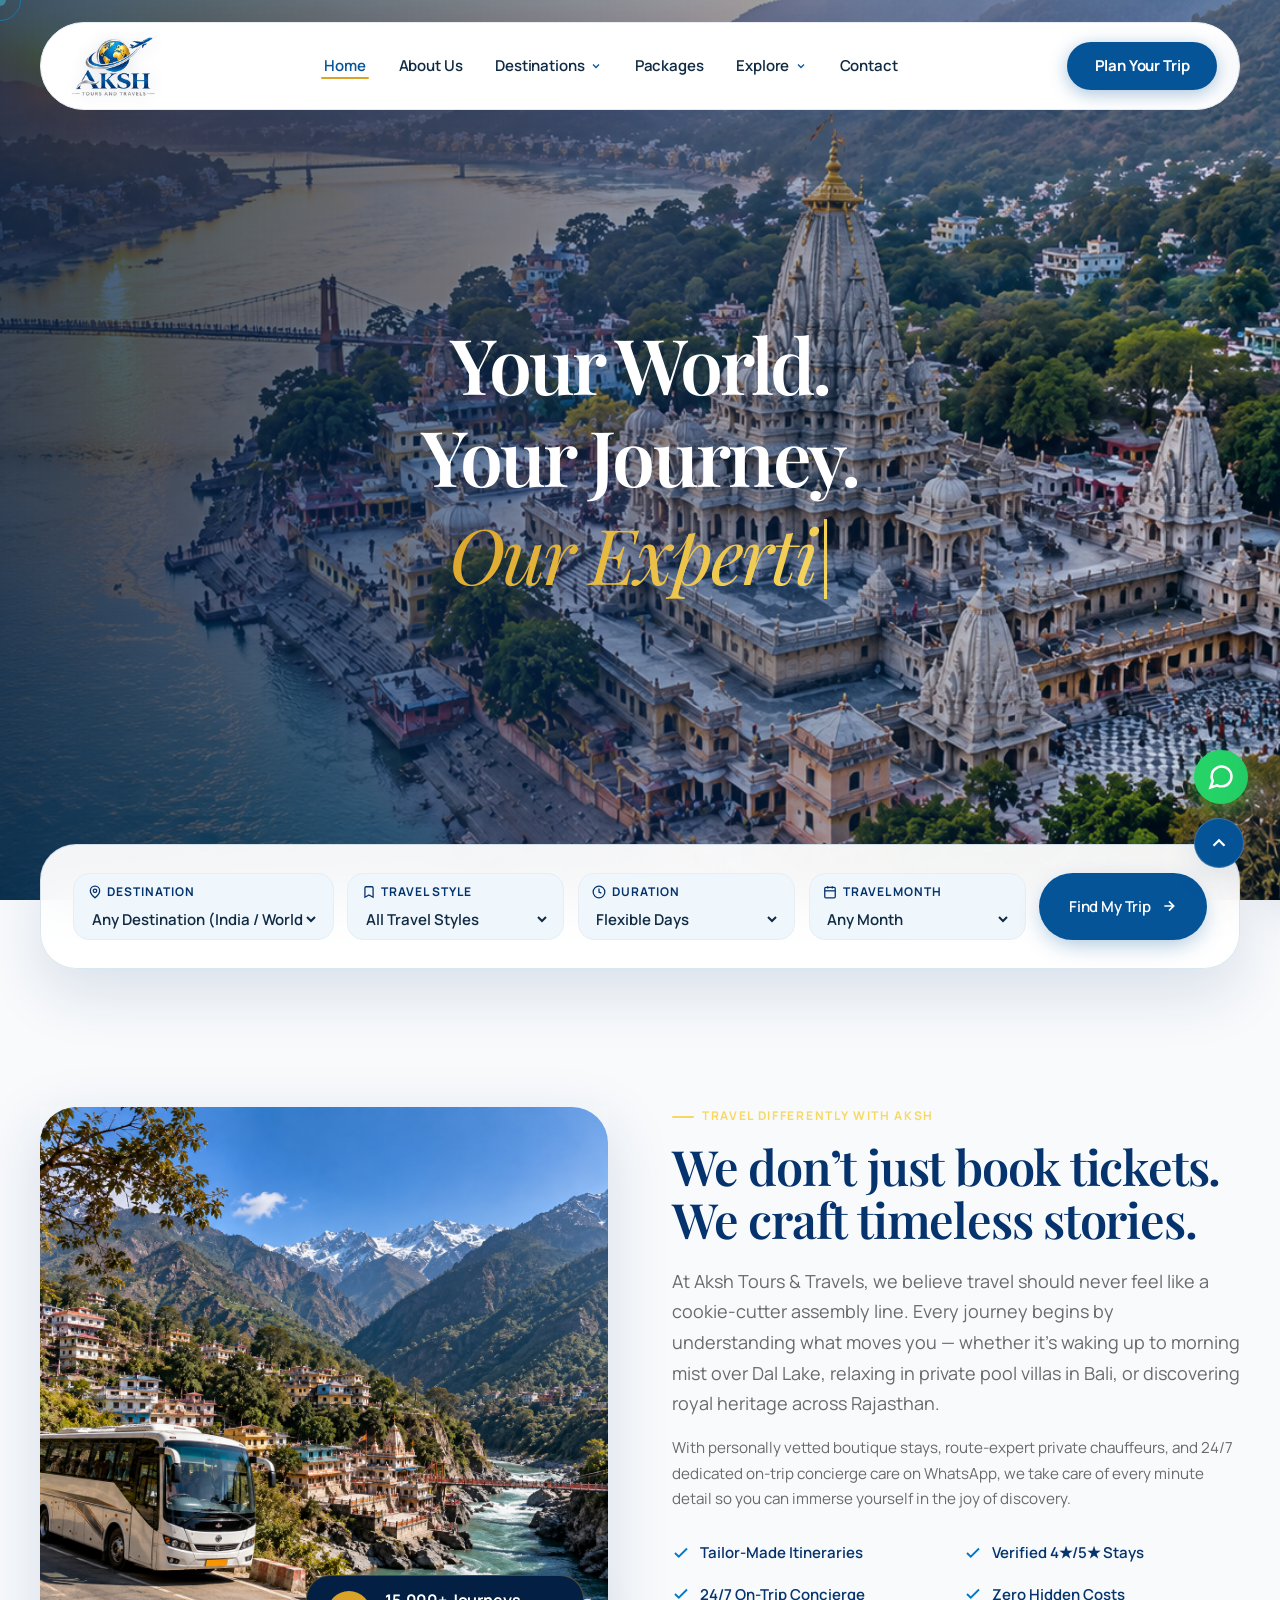
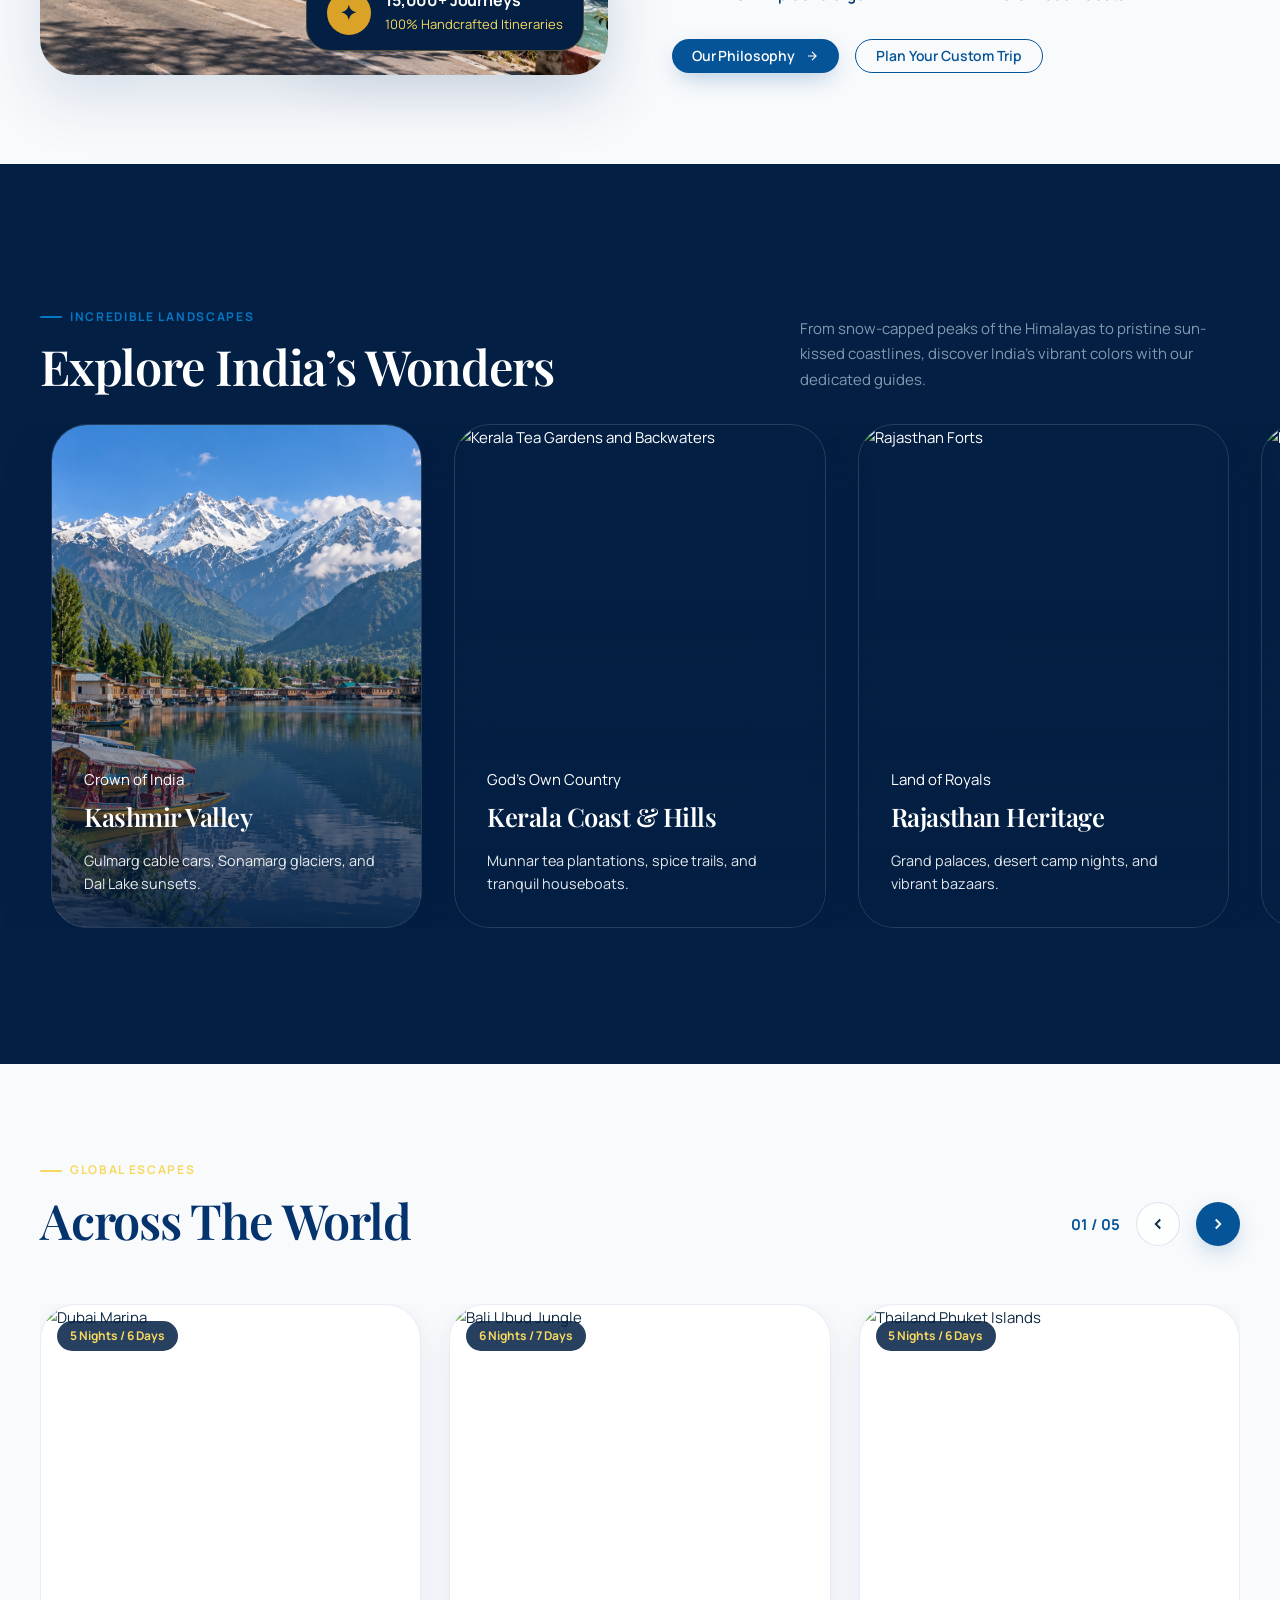
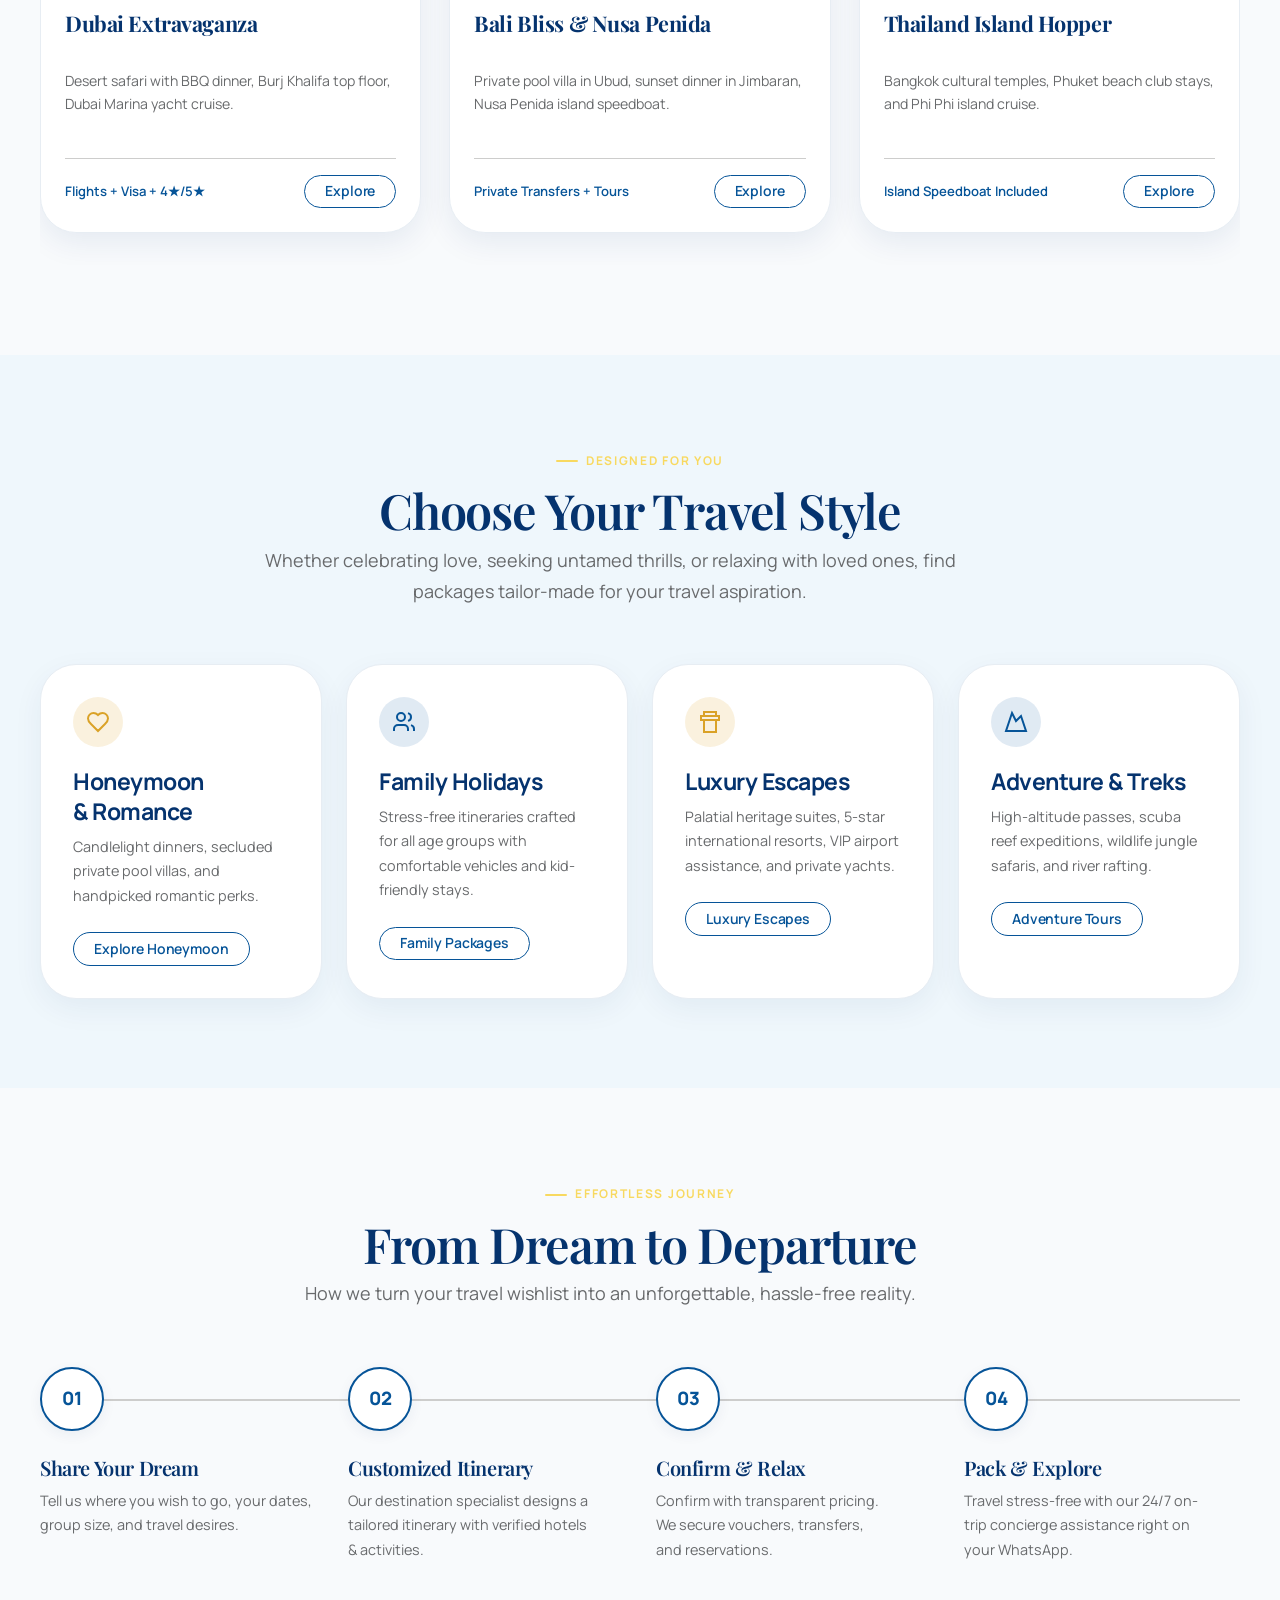
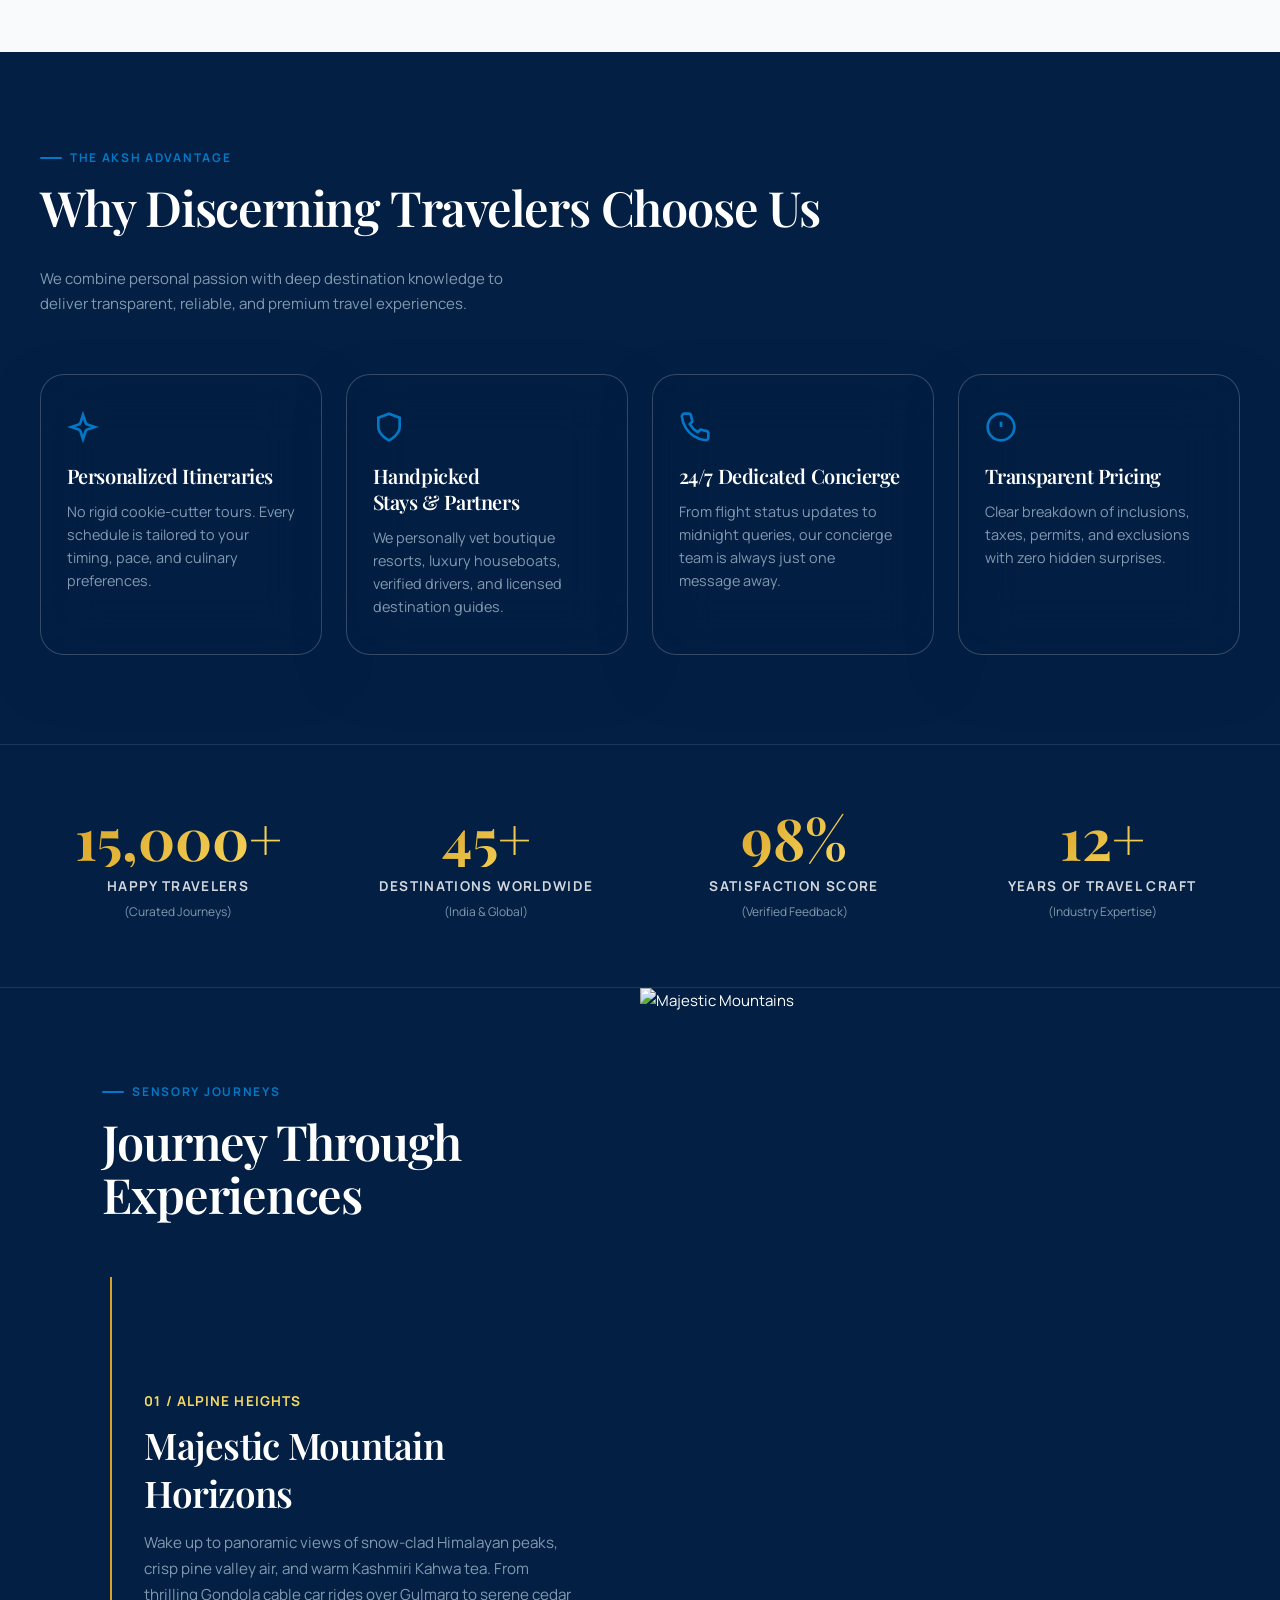
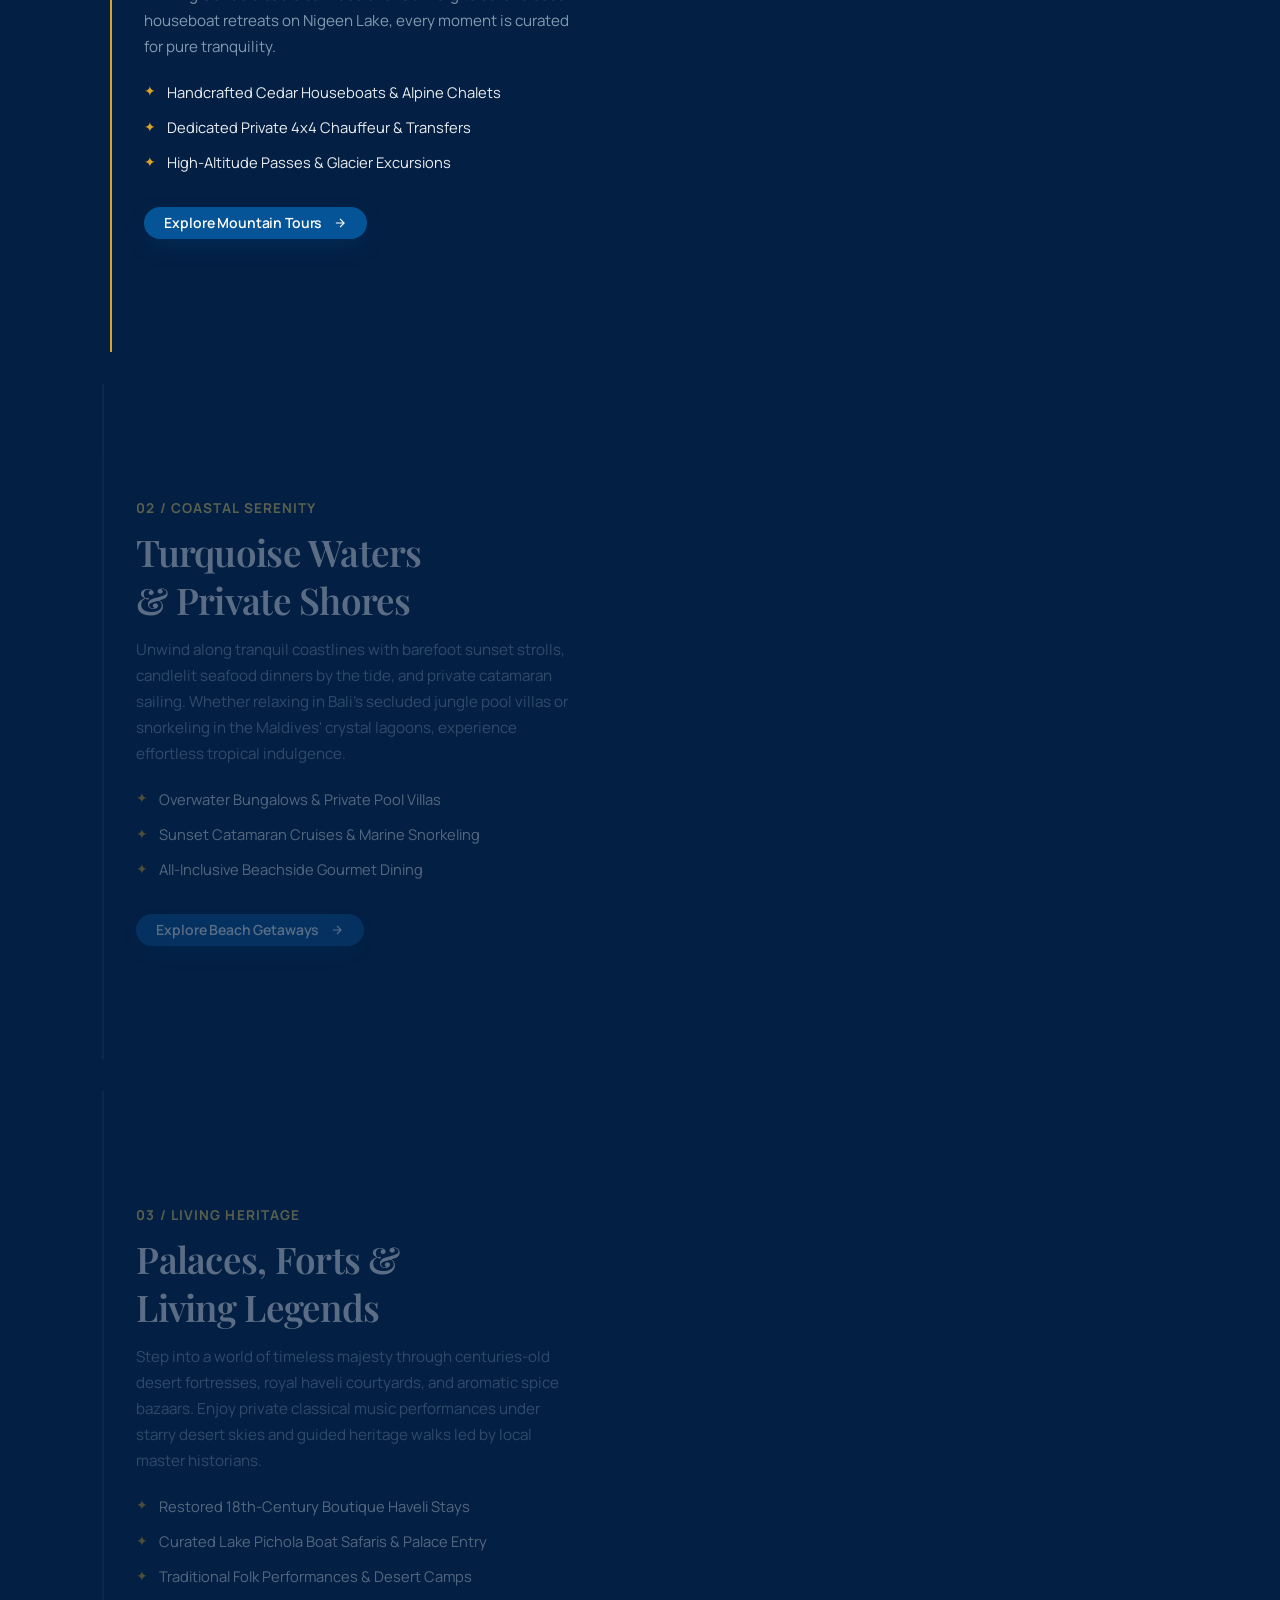
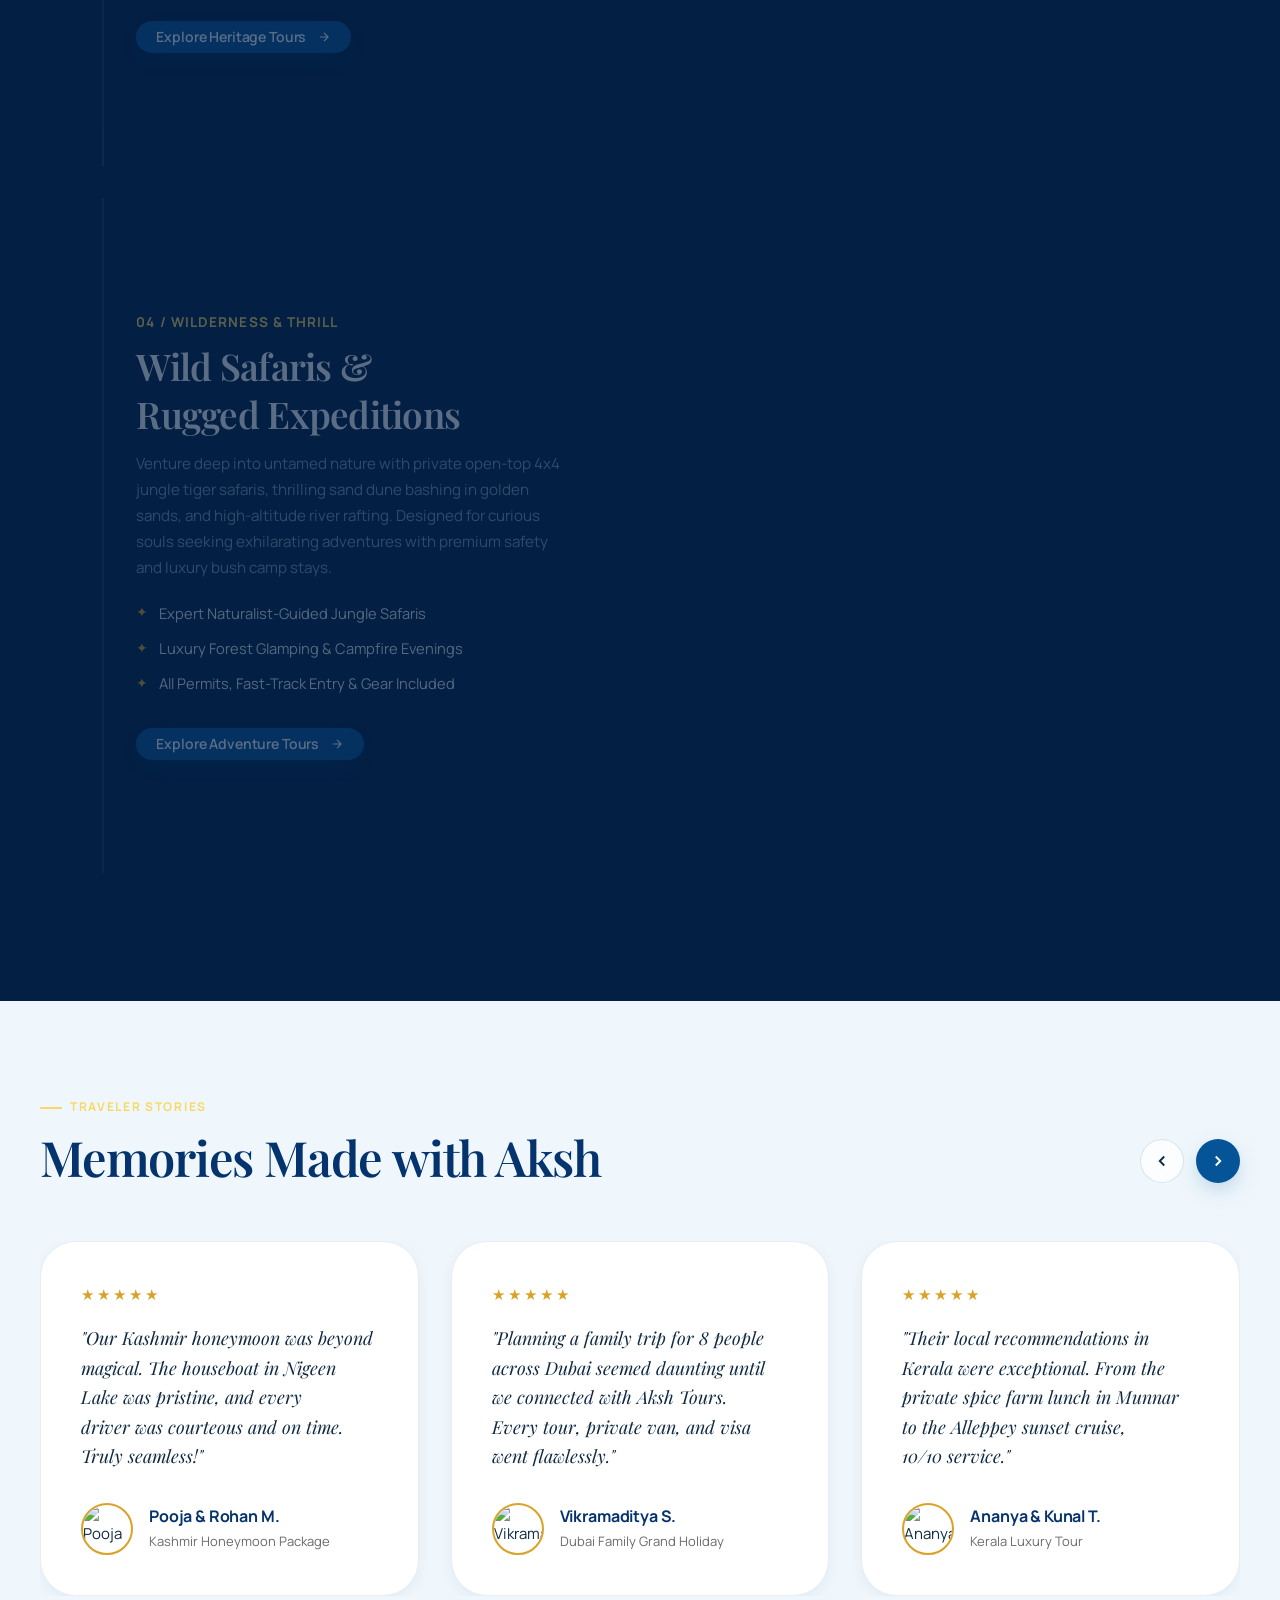
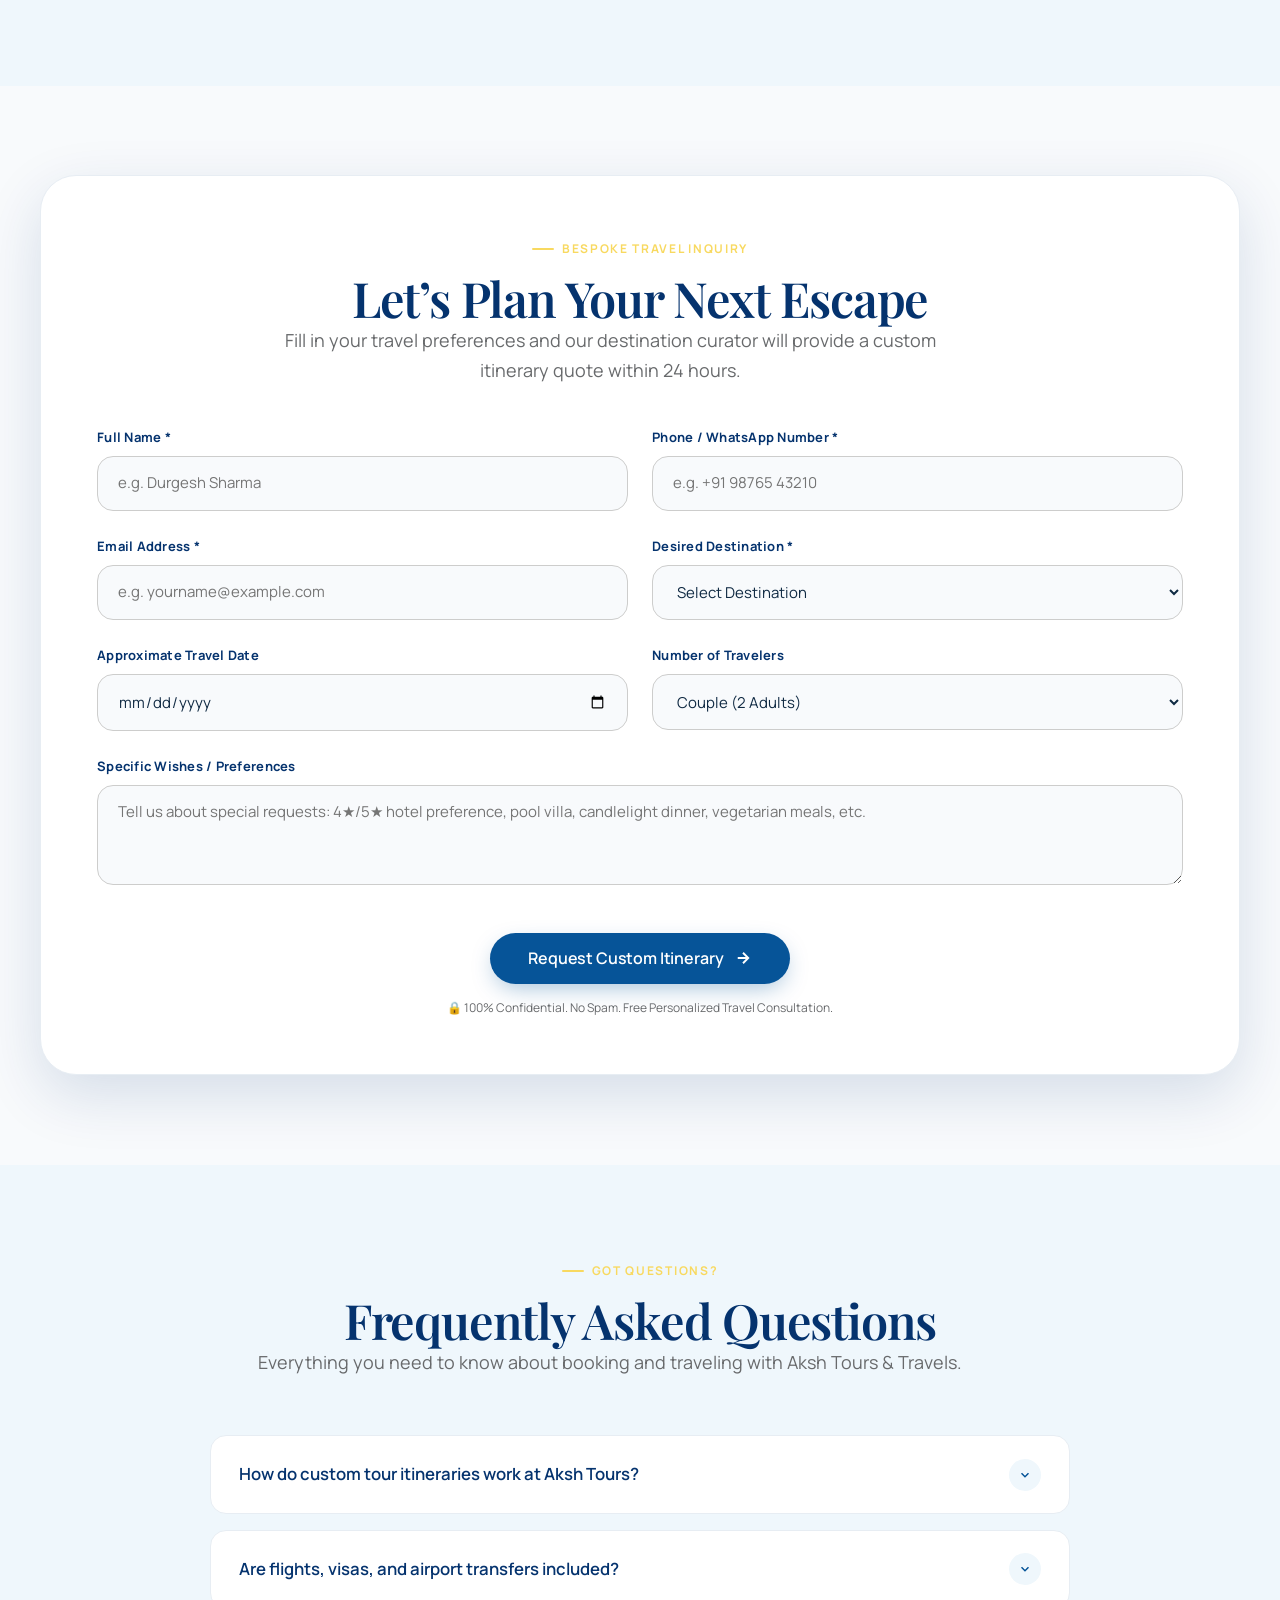
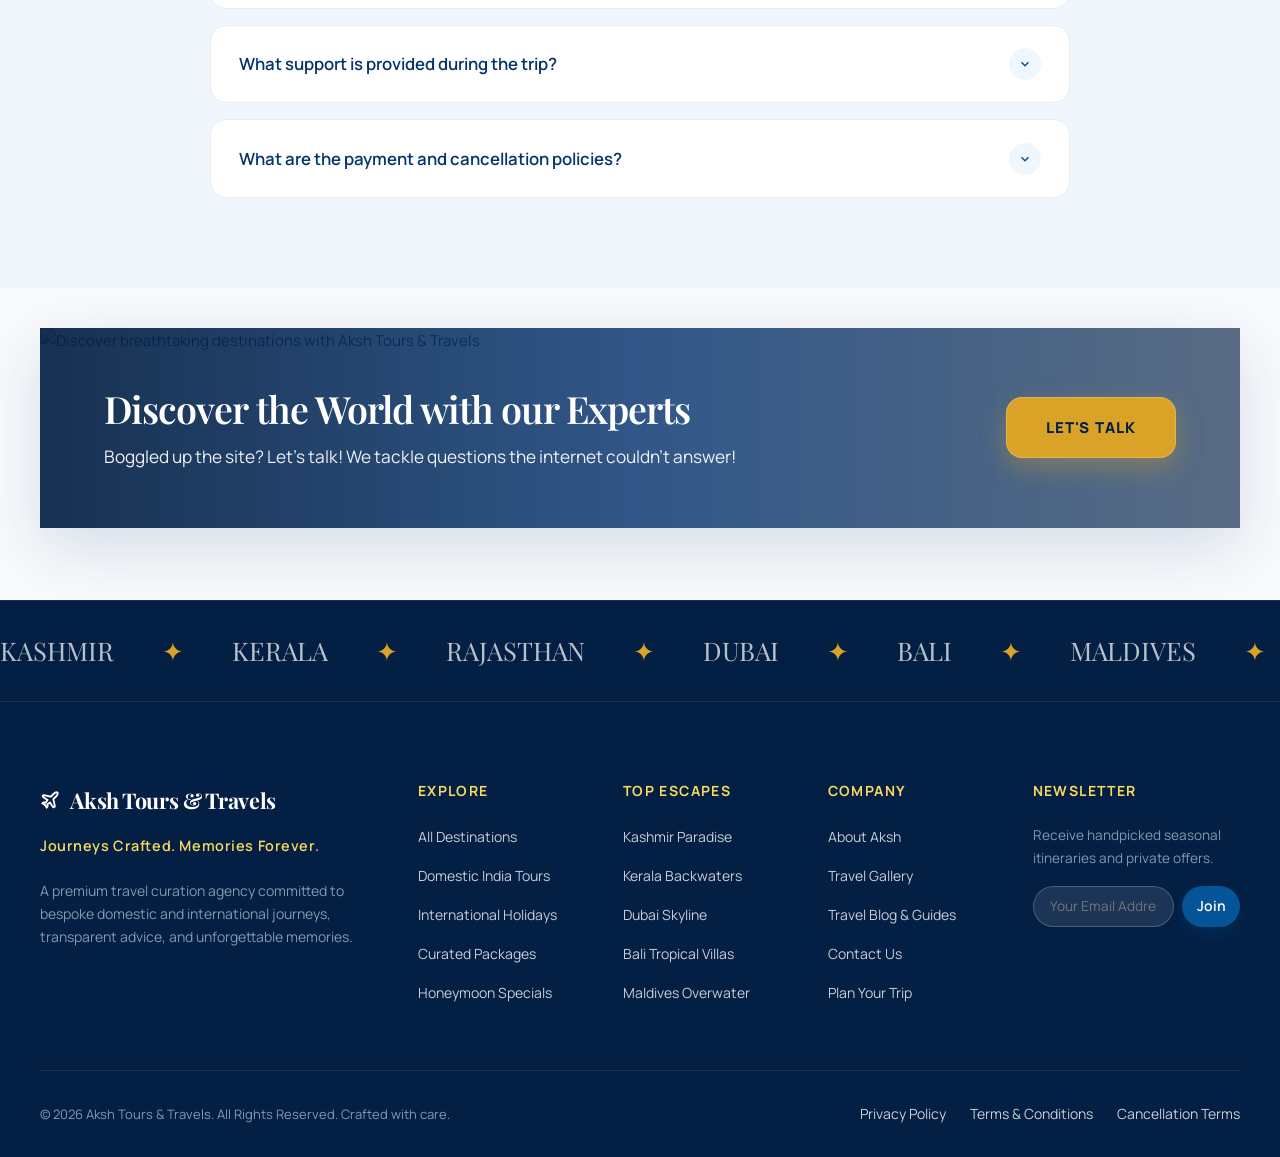
==== commit aec9ed1b: "add site assets, interactive scripts, and custom styles with updated page layouts" ====
--- a/index.html
+++ b/index.html
@@ -261,7 +261,7 @@
           <!-- Left Column: Inspiring Travel Image with Floating Badge -->
           <div class="intro-image-wrapper">
             <div class="intro-main-img-box">
-              <img class="intro-main-img" src="https://images.unsplash.com/photo-1469854523086-cc02fe5d8800?auto=format&fit=crop&w=1000&q=80" alt="Breathtaking journey curated by Aksh Tours & Travels" loading="lazy">
+              <img class="intro-main-img" src="assets/about.png" alt="Breathtaking journey curated by Aksh Tours & Travels" loading="lazy">
             </div>
             <div class="intro-floating-badge">
               <div class="intro-badge-icon">✦</div>
@@ -316,104 +316,7 @@
       </div>
     </section>
 
-    <!-- 4. FEATURED DESTINATIONS BENTO GRID -->
-    <section class="section-padding bg-sand" id="featured-destinations">
-      <div class="container">
-        <div class="section-header-split">
-          <div>
-            <span class="eyebrow eyebrow-dark">Curated Escapes</span>
-            <h2 class="section-title">Featured Destinations</h2>
-          </div>
-          <a href="destinations.html" class="btn btn-emerald btn-sm">
-            <span>View All Destinations</span>
-            <svg class="icon-arrow" width="14" height="14" viewBox="0 0 24 24" fill="none" stroke="currentColor" stroke-width="2"><path d="M5 12h14M12 5l7 7-7 7"/></svg>
-          </a>
-        </div>
-
-        <div class="bento-grid bento-grid-8">
-          
-          <!-- Bento 1: Kashmir (Large Col 8, Row 2) -->
-          <div class="bento-card bento-col-8 bento-row-2">
-            <img class="bento-bg-img" src="https://images.unsplash.com/photo-1566837945700-30057527ade0?auto=format&fit=crop&w=1200&q=80" alt="Dal Lake in Srinagar Kashmir with shikara boats">
-            <div class="bento-content">
-              <span class="bento-badge">Trending Domestic</span>
-              <h3 class="bento-title">Kashmir — The Alpine Paradise</h3>
-              <p class="bento-desc">Glide on serene Shikaras across Dal Lake, wander through Gulmarg pine slopes, and unwind in handcrafted cedar houseboats.</p>
-              <div class="bento-footer">
-                <span>6 Nights / 7 Days • Srinagar, Gulmarg, Pahalgam</span>
-                <a href="package-details.html?dest=kashmir" class="btn btn-primary btn-sm">Explore Tour</a>
-              </div>
-            </div>
-          </div>
-
-          <!-- Bento 2: Dubai (Col 4, Row 1) -->
-          <div class="bento-card bento-col-4 bento-row-1">
-            <img class="bento-bg-img" src="https://images.unsplash.com/photo-1512453979798-5ea266f8880c?auto=format&fit=crop&w=800&q=80" alt="Dubai skyline at sunset">
-            <div class="bento-content">
-              <span class="bento-badge">Luxury International</span>
-              <h3 class="bento-title" style="font-size: 1.35rem;">Dubai & Emirates</h3>
-              <div class="bento-footer">
-                <span>5 Nights / 6 Days</span>
-                <a href="package-details.html?dest=dubai" class="btn btn-glass btn-sm">Details</a>
-              </div>
-            </div>
-          </div>
-
-          <!-- Bento 3: Bali (Col 4, Row 1) -->
-          <div class="bento-card bento-col-4 bento-row-1">
-            <img class="bento-bg-img" src="https://images.unsplash.com/photo-1537996194471-e657df975ab4?auto=format&fit=crop&w=800&q=80" alt="Bali lush temple and rice terrace">
-            <div class="bento-content">
-              <span class="bento-badge">Tropical Escape</span>
-              <h3 class="bento-title" style="font-size: 1.35rem;">Bali & Nusa Islands</h3>
-              <div class="bento-footer">
-                <span>6 Nights / 7 Days</span>
-                <a href="package-details.html?dest=bali" class="btn btn-glass btn-sm">Details</a>
-              </div>
-            </div>
-          </div>
-
-          <!-- Bento 4: Kerala (Col 4, Row 1) -->
-          <div class="bento-card bento-col-4 bento-row-1">
-            <img class="bento-bg-img" src="https://images.unsplash.com/photo-1602216056096-3b40cc0c9944?auto=format&fit=crop&w=800&q=80" alt="Alleppey Kerala backwaters houseboat">
-            <div class="bento-content">
-              <span class="bento-badge">Serene Nature</span>
-              <h3 class="bento-title" style="font-size: 1.35rem;">Kerala Backwaters</h3>
-              <div class="bento-footer">
-                <span>Munnar & Alleppey</span>
-                <a href="package-details.html?dest=kerala" class="btn btn-glass btn-sm">Details</a>
-              </div>
-            </div>
-          </div>
-
-          <!-- Bento 5: Rajasthan (Col 4, Row 1) -->
-          <div class="bento-card bento-col-4 bento-row-1">
-            <img class="bento-bg-img" src="https://images.unsplash.com/photo-1599661046289-e31897846e41?auto=format&fit=crop&w=800&q=80" alt="Palaces of Rajasthan Udaipur">
-            <div class="bento-content">
-              <span class="bento-badge">Royal Heritage</span>
-              <h3 class="bento-title" style="font-size: 1.35rem;">Royal Rajasthan</h3>
-              <div class="bento-footer">
-                <span>Jaipur & Udaipur</span>
-                <a href="package-details.html?dest=rajasthan" class="btn btn-glass btn-sm">Details</a>
-              </div>
-            </div>
-          </div>
-
-          <!-- Bento 6: Maldives (Col 4, Row 1) -->
-          <div class="bento-card bento-col-4 bento-row-1">
-            <img class="bento-bg-img" src="https://images.unsplash.com/photo-1514282401047-d79a71a590e8?auto=format&fit=crop&w=800&q=80" alt="Maldives overwater villas crystal turquoise lagoon">
-            <div class="bento-content">
-              <span class="bento-badge">Honeymoon Top</span>
-              <h3 class="bento-title" style="font-size: 1.35rem;">Maldives Retreat</h3>
-              <div class="bento-footer">
-                <span>All-Inclusive Overwater</span>
-                <a href="honeymoon.html" class="btn btn-glass btn-sm">Details</a>
-              </div>
-            </div>
-          </div>
-
-        </div>
-      </div>
-    </section>
+
 
     <!-- 5. EXPLORE INDIA (HORIZONTAL PINNED SCROLLER) -->
     <section class="horizontal-scroll-section" id="domestic-section">
@@ -433,12 +336,11 @@
         <div class="horizontal-track">
           
           <div class="horizontal-card">
-            <img src="https://images.unsplash.com/photo-1566837945700-30057527ade0?auto=format&fit=crop&w=800&q=80" alt="Kashmir Snow and Lake">
+            <img src="assets/Kashmir Valley.png" alt="Kashmir Valley Snow and Lake">
             <div class="card-overlay">
               <span class="bento-badge">Crown of India</span>
               <h3>Kashmir Valley</h3>
-              <p style="font-size: 0.85rem; margin: 0.5rem 0 1rem; color: rgba(255,255,255,0.8);">Gulmarg cable cars, Sonamarg glaciers, and Dal Lake sunsets.</p>
-              <a href="domestic.html" class="btn btn-primary btn-sm">View Kashmir Tours</a>
+              <p style="font-size: 0.9rem; margin: 0.5rem 0 0; color: rgba(255,255,255,0.85);">Gulmarg cable cars, Sonamarg glaciers, and Dal Lake sunsets.</p>
             </div>
           </div>
 
@@ -447,8 +349,7 @@
             <div class="card-overlay">
               <span class="bento-badge">God's Own Country</span>
               <h3>Kerala Coast & Hills</h3>
-              <p style="font-size: 0.85rem; margin: 0.5rem 0 1rem; color: rgba(255,255,255,0.8);">Munnar tea plantations, spice trails, and tranquil houseboats.</p>
-              <a href="domestic.html" class="btn btn-primary btn-sm">View Kerala Tours</a>
+              <p style="font-size: 0.9rem; margin: 0.5rem 0 0; color: rgba(255,255,255,0.85);">Munnar tea plantations, spice trails, and tranquil houseboats.</p>
             </div>
           </div>
 
@@ -457,8 +358,7 @@
             <div class="card-overlay">
               <span class="bento-badge">Land of Royals</span>
               <h3>Rajasthan Heritage</h3>
-              <p style="font-size: 0.85rem; margin: 0.5rem 0 1rem; color: rgba(255,255,255,0.8);">Grand palaces, desert camp nights, and vibrant bazaars.</p>
-              <a href="domestic.html" class="btn btn-primary btn-sm">View Rajasthan Tours</a>
+              <p style="font-size: 0.9rem; margin: 0.5rem 0 0; color: rgba(255,255,255,0.85);">Grand palaces, desert camp nights, and vibrant bazaars.</p>
             </div>
           </div>
 
@@ -467,8 +367,7 @@
             <div class="card-overlay">
               <span class="bento-badge">Himalayan Valleys</span>
               <h3>Himachal Pradesh</h3>
-              <p style="font-size: 0.85rem; margin: 0.5rem 0 1rem; color: rgba(255,255,255,0.8);">Manali passes, Kasol riverside trails, and Shimla heritage.</p>
-              <a href="domestic.html" class="btn btn-primary btn-sm">View Himachal Tours</a>
+              <p style="font-size: 0.9rem; margin: 0.5rem 0 0; color: rgba(255,255,255,0.85);">Manali passes, Kasol riverside trails, and Shimla heritage.</p>
             </div>
           </div>
 
@@ -477,18 +376,16 @@
             <div class="card-overlay">
               <span class="bento-badge">Coastal Bliss</span>
               <h3>Goa & Konkan</h3>
-              <p style="font-size: 0.85rem; margin: 0.5rem 0 1rem; color: rgba(255,255,255,0.8);">Golden sands, Portuguese villas, and vibrant coastal dining.</p>
-              <a href="domestic.html" class="btn btn-primary btn-sm">View Goa Tours</a>
+              <p style="font-size: 0.9rem; margin: 0.5rem 0 0; color: rgba(255,255,255,0.85);">Golden sands, Portuguese villas, and vibrant coastal dining.</p>
             </div>
           </div>
 
           <div class="horizontal-card">
-            <img src="https://images.unsplash.com/photo-1589308078059-be1415eab4c3?auto=format&fit=crop&w=800&q=80" alt="Andaman Havelock Island">
+            <img src="assets/Andaman & Nicobar.png" alt="Andaman & Nicobar Island">
             <div class="card-overlay">
               <span class="bento-badge">Island Paradise</span>
               <h3>Andaman & Nicobar</h3>
-              <p style="font-size: 0.85rem; margin: 0.5rem 0 1rem; color: rgba(255,255,255,0.8);">Radhanagar beach, scuba diving, and private catamaran cruises.</p>
-              <a href="domestic.html" class="btn btn-primary btn-sm">View Andaman Tours</a>
+              <p style="font-size: 0.9rem; margin: 0.5rem 0 0; color: rgba(255,255,255,0.85);">Radhanagar beach, scuba diving, and private catamaran cruises.</p>
             </div>
           </div>
 
@@ -522,7 +419,7 @@
               <div class="solid-card" style="overflow: hidden;">
                 <div style="height: 280px; position: relative;">
                   <img src="https://images.unsplash.com/photo-1512453979798-5ea266f8880c?auto=format&fit=crop&w=700&q=80" alt="Dubai Marina" style="width: 100%; height: 100%; object-fit: cover;">
-                  <span style="position: absolute; top: 1rem; left: 1rem; background: rgba(8,28,23,0.75); color: var(--color-secondary); padding: 0.3rem 0.8rem; border-radius: var(--radius-pill); font-size: 0.75rem; font-weight: 700;">5 Nights / 6 Days</span>
+                  <span style="position: absolute; top: 1rem; left: 1rem; background: rgba(3,31,67,0.85); color: var(--color-gold-light); padding: 0.3rem 0.8rem; border-radius: var(--radius-pill); font-size: 0.75rem; font-weight: 700;">5 Nights / 6 Days</span>
                 </div>
                 <div style="padding: 1.5rem;">
                   <h3 class="card-title" style="margin-bottom: 0.35rem;">Dubai Extravaganza</h3>
@@ -539,7 +436,7 @@
               <div class="solid-card" style="overflow: hidden;">
                 <div style="height: 280px; position: relative;">
                   <img src="https://images.unsplash.com/photo-1537996194471-e657df975ab4?auto=format&fit=crop&w=700&q=80" alt="Bali Ubud Jungle" style="width: 100%; height: 100%; object-fit: cover;">
-                  <span style="position: absolute; top: 1rem; left: 1rem; background: rgba(8,28,23,0.75); color: var(--color-secondary); padding: 0.3rem 0.8rem; border-radius: var(--radius-pill); font-size: 0.75rem; font-weight: 700;">6 Nights / 7 Days</span>
+                  <span style="position: absolute; top: 1rem; left: 1rem; background: rgba(3,31,67,0.85); color: var(--color-gold-light); padding: 0.3rem 0.8rem; border-radius: var(--radius-pill); font-size: 0.75rem; font-weight: 700;">6 Nights / 7 Days</span>
                 </div>
                 <div style="padding: 1.5rem;">
                   <h3 class="card-title" style="margin-bottom: 0.35rem;">Bali Bliss & Nusa Penida</h3>
@@ -556,7 +453,7 @@
               <div class="solid-card" style="overflow: hidden;">
                 <div style="height: 280px; position: relative;">
                   <img src="https://images.unsplash.com/photo-1552465011-b4e21bf6e79a?auto=format&fit=crop&w=700&q=80" alt="Thailand Phuket Islands" style="width: 100%; height: 100%; object-fit: cover;">
-                  <span style="position: absolute; top: 1rem; left: 1rem; background: rgba(8,28,23,0.75); color: var(--color-secondary); padding: 0.3rem 0.8rem; border-radius: var(--radius-pill); font-size: 0.75rem; font-weight: 700;">5 Nights / 6 Days</span>
+                  <span style="position: absolute; top: 1rem; left: 1rem; background: rgba(3,31,67,0.85); color: var(--color-gold-light); padding: 0.3rem 0.8rem; border-radius: var(--radius-pill); font-size: 0.75rem; font-weight: 700;">5 Nights / 6 Days</span>
                 </div>
                 <div style="padding: 1.5rem;">
                   <h3 class="card-title" style="margin-bottom: 0.35rem;">Thailand Island Hopper</h3>
@@ -573,7 +470,7 @@
               <div class="solid-card" style="overflow: hidden;">
                 <div style="height: 280px; position: relative;">
                   <img src="https://images.unsplash.com/photo-1525625293386-3f8f99389edd?auto=format&fit=crop&w=700&q=80" alt="Singapore Marina Bay" style="width: 100%; height: 100%; object-fit: cover;">
-                  <span style="position: absolute; top: 1rem; left: 1rem; background: rgba(8,28,23,0.75); color: var(--color-secondary); padding: 0.3rem 0.8rem; border-radius: var(--radius-pill); font-size: 0.75rem; font-weight: 700;">4 Nights / 5 Days</span>
+                  <span style="position: absolute; top: 1rem; left: 1rem; background: rgba(3,31,67,0.85); color: var(--color-gold-light); padding: 0.3rem 0.8rem; border-radius: var(--radius-pill); font-size: 0.75rem; font-weight: 700;">4 Nights / 5 Days</span>
                 </div>
                 <div style="padding: 1.5rem;">
                   <h3 class="card-title" style="margin-bottom: 0.35rem;">Singapore Futuristic City</h3>
@@ -590,7 +487,7 @@
               <div class="solid-card" style="overflow: hidden;">
                 <div style="height: 280px; position: relative;">
                   <img src="https://images.unsplash.com/photo-1528127269322-539801943592?auto=format&fit=crop&w=700&q=80" alt="Vietnam Halong Bay" style="width: 100%; height: 100%; object-fit: cover;">
-                  <span style="position: absolute; top: 1rem; left: 1rem; background: rgba(8,28,23,0.75); color: var(--color-secondary); padding: 0.3rem 0.8rem; border-radius: var(--radius-pill); font-size: 0.75rem; font-weight: 700;">7 Nights / 8 Days</span>
+                  <span style="position: absolute; top: 1rem; left: 1rem; background: rgba(3,31,67,0.85); color: var(--color-gold-light); padding: 0.3rem 0.8rem; border-radius: var(--radius-pill); font-size: 0.75rem; font-weight: 700;">7 Nights / 8 Days</span>
                 </div>
                 <div style="padding: 1.5rem;">
                   <h3 class="card-title" style="margin-bottom: 0.35rem;">Vietnam Highlights</h3>
@@ -622,7 +519,7 @@
         <div class="bento-grid" style="grid-template-columns: repeat(auto-fit, minmax(280px, 1fr));">
           
           <div class="solid-card" style="padding: 2rem; border-radius: var(--radius-xl);">
-            <div style="width: 50px; height: 50px; border-radius: 50%; background: rgba(232,184,109,0.2); display: flex; align-items: center; justify-content: center; color: var(--color-primary); margin-bottom: 1.25rem;">
+            <div style="width: 50px; height: 50px; border-radius: 50%; background: rgba(218,162,39,0.15); display: flex; align-items: center; justify-content: center; color: var(--color-gold); margin-bottom: 1.25rem;">
               <svg width="24" height="24" viewBox="0 0 24 24" fill="none" stroke="currentColor" stroke-width="2"><path d="M19 14c1.49-1.46 3-3.21 3-5.5A5.5 5.5 0 0 0 16.5 3c-1.76 0-3 .5-4.5 2-1.5-1.5-2.74-2-4.5-2A5.5 5.5 0 0 0 2 8.5c0 2.3 1.5 4.05 3 5.5l7 7Z"/></svg>
             </div>
             <h3 class="card-title" style="margin-bottom: 0.5rem;">Honeymoon & Romance</h3>
@@ -631,7 +528,7 @@
           </div>
 
           <div class="solid-card" style="padding: 2rem; border-radius: var(--radius-xl);">
-            <div style="width: 50px; height: 50px; border-radius: 50%; background: rgba(11,61,46,0.1); display: flex; align-items: center; justify-content: center; color: var(--color-primary); margin-bottom: 1.25rem;">
+            <div style="width: 50px; height: 50px; border-radius: 50%; background: rgba(6,84,152,0.12); display: flex; align-items: center; justify-content: center; color: var(--color-primary); margin-bottom: 1.25rem;">
               <svg width="24" height="24" viewBox="0 0 24 24" fill="none" stroke="currentColor" stroke-width="2"><path d="M16 21v-2a4 4 0 0 0-4-4H6a4 4 0 0 0-4 4v2"/><circle cx="9" cy="7" r="4"/><path d="M22 21v-2a4 4 0 0 0-3-3.87"/><path d="M16 3.13a4 4 0 0 1 0 7.75"/></svg>
             </div>
             <h3 class="card-title" style="margin-bottom: 0.5rem;">Family Holidays</h3>
@@ -640,7 +537,7 @@
           </div>
 
           <div class="solid-card" style="padding: 2rem; border-radius: var(--radius-xl);">
-            <div style="width: 50px; height: 50px; border-radius: 50%; background: rgba(232,184,109,0.2); display: flex; align-items: center; justify-content: center; color: var(--color-primary); margin-bottom: 1.25rem;">
+            <div style="width: 50px; height: 50px; border-radius: 50%; background: rgba(218,162,39,0.15); display: flex; align-items: center; justify-content: center; color: var(--color-gold); margin-bottom: 1.25rem;">
               <svg width="24" height="24" viewBox="0 0 24 24" fill="none" stroke="currentColor" stroke-width="2"><polygon points="6 2 18 2 18 6 6 6"/><polygon points="3 6 21 6 21 10 3 10"/><polygon points="6 10 18 10 18 22 6 22"/></svg>
             </div>
             <h3 class="card-title" style="margin-bottom: 0.5rem;">Luxury Escapes</h3>
@@ -649,7 +546,7 @@
           </div>
 
           <div class="solid-card" style="padding: 2rem; border-radius: var(--radius-xl);">
-            <div style="width: 50px; height: 50px; border-radius: 50%; background: rgba(11,61,46,0.1); display: flex; align-items: center; justify-content: center; color: var(--color-primary); margin-bottom: 1.25rem;">
+            <div style="width: 50px; height: 50px; border-radius: 50%; background: rgba(6,84,152,0.12); display: flex; align-items: center; justify-content: center; color: var(--color-primary); margin-bottom: 1.25rem;">
               <svg width="24" height="24" viewBox="0 0 24 24" fill="none" stroke="currentColor" stroke-width="2"><path d="m8 3 4 8 5-5 5 15H2L8 3z"/></svg>
             </div>
             <h3 class="card-title" style="margin-bottom: 0.5rem;">Adventure & Treks</h3>
@@ -716,38 +613,38 @@
           </p>
         </div>
 
-        <div class="bento-grid" style="grid-template-columns: repeat(auto-fit, minmax(320px, 1fr));">
+        <div class="why-us-grid">
           
-          <div class="glass-card-dark" style="padding: 2.5rem;">
+          <div class="glass-card-dark" style="padding: 2.25rem 1.6rem;">
             <div style="color: var(--color-secondary); margin-bottom: 1.25rem;">
               <svg width="32" height="32" viewBox="0 0 24 24" fill="none" stroke="currentColor" stroke-width="2"><path d="m12 3-1.912 5.813a2 2 0 0 1-1.275 1.275L3 12l5.813 1.912a2 2 0 0 1 1.275 1.275L12 21l1.912-5.813a2 2 0 0 1 1.275-1.275L21 12l-5.813-1.912a2 2 0 0 1-1.275-1.275L12 3Z"/></svg>
             </div>
-            <h3 style="font-size: 1.35rem; color: var(--color-white); margin-bottom: 0.65rem;">Personalized Itineraries</h3>
-            <p style="color: var(--color-text-subtle); font-size: 0.92rem; line-height: 1.65;">No rigid cookie-cutter tours. Every schedule is tailored to your timing, pace, and culinary preferences.</p>
-          </div>
-
-          <div class="glass-card-dark" style="padding: 2.5rem;">
+            <h3 style="font-size: 1.25rem; color: var(--color-white); margin-bottom: 0.65rem;">Personalized Itineraries</h3>
+            <p style="color: var(--color-text-subtle); font-size: 0.9rem; line-height: 1.6;">No rigid cookie-cutter tours. Every schedule is tailored to your timing, pace, and culinary preferences.</p>
+          </div>
+
+          <div class="glass-card-dark" style="padding: 2.25rem 1.6rem;">
             <div style="color: var(--color-secondary); margin-bottom: 1.25rem;">
               <svg width="32" height="32" viewBox="0 0 24 24" fill="none" stroke="currentColor" stroke-width="2"><path d="M12 22s8-4 8-10V5l-8-3-8 3v7c0 6 8 10 8 10z"/></svg>
             </div>
-            <h3 style="font-size: 1.35rem; color: var(--color-white); margin-bottom: 0.65rem;">Handpicked Stays & Partners</h3>
-            <p style="color: var(--color-text-subtle); font-size: 0.92rem; line-height: 1.65;">We personally vet boutique resorts, luxury houseboats, verified drivers, and licensed destination guides.</p>
-          </div>
-
-          <div class="glass-card-dark" style="padding: 2.5rem;">
+            <h3 style="font-size: 1.25rem; color: var(--color-white); margin-bottom: 0.65rem;">Handpicked Stays & Partners</h3>
+            <p style="color: var(--color-text-subtle); font-size: 0.9rem; line-height: 1.6;">We personally vet boutique resorts, luxury houseboats, verified drivers, and licensed destination guides.</p>
+          </div>
+
+          <div class="glass-card-dark" style="padding: 2.25rem 1.6rem;">
             <div style="color: var(--color-secondary); margin-bottom: 1.25rem;">
               <svg width="32" height="32" viewBox="0 0 24 24" fill="none" stroke="currentColor" stroke-width="2"><path d="M22 16.92v3a2 2 0 0 1-2.18 2 19.79 19.79 0 0 1-8.63-3.07 19.5 19.5 0 0 1-6-6 19.79 19.79 0 0 1-3.07-8.67A2 2 0 0 1 4.11 2h3a2 2 0 0 1 2 1.72 12.84 12.84 0 0 0 .7 2.81 2 2 0 0 1-.45 2.11L8.09 9.91a16 16 0 0 0 6 6l1.27-1.27a2 2 0 0 1 2.11-.45 12.84 12.84 0 0 0 2.81.7A2 2 0 0 1 22 16.92z"/></svg>
             </div>
-            <h3 style="font-size: 1.35rem; color: var(--color-white); margin-bottom: 0.65rem;">24/7 Dedicated Concierge</h3>
-            <p style="color: var(--color-text-subtle); font-size: 0.92rem; line-height: 1.65;">From flight status updates to midnight queries, our concierge team is always just one message away.</p>
-          </div>
-
-          <div class="glass-card-dark" style="padding: 2.5rem;">
+            <h3 style="font-size: 1.25rem; color: var(--color-white); margin-bottom: 0.65rem;">24/7 Dedicated Concierge</h3>
+            <p style="color: var(--color-text-subtle); font-size: 0.9rem; line-height: 1.6;">From flight status updates to midnight queries, our concierge team is always just one message away.</p>
+          </div>
+
+          <div class="glass-card-dark" style="padding: 2.25rem 1.6rem;">
             <div style="color: var(--color-secondary); margin-bottom: 1.25rem;">
               <svg width="32" height="32" viewBox="0 0 24 24" fill="none" stroke="currentColor" stroke-width="2"><circle cx="12" cy="12" r="10"/><line x1="12" x2="12" y1="8" y2="12"/><line x1="12" x2="12.01" y1="16" y2="16"/></svg>
             </div>
-            <h3 style="font-size: 1.35rem; color: var(--color-white); margin-bottom: 0.65rem;">Transparent Pricing</h3>
-            <p style="color: var(--color-text-subtle); font-size: 0.92rem; line-height: 1.65;">Clear breakdown of inclusions, taxes, permits, and exclusions with zero hidden surprises.</p>
+            <h3 style="font-size: 1.25rem; color: var(--color-white); margin-bottom: 0.65rem;">Transparent Pricing</h3>
+            <p style="color: var(--color-text-subtle); font-size: 0.9rem; line-height: 1.6;">Clear breakdown of inclusions, taxes, permits, and exclusions with zero hidden surprises.</p>
           </div>
 
         </div>
@@ -794,30 +691,70 @@
         <!-- Left: Changing Text Column -->
         <div class="split-text-col">
           <span class="eyebrow" style="color: var(--color-secondary);">Sensory Journeys</span>
-          <h2 class="section-title" style="color: var(--color-white); margin-bottom: 3rem;">Journey Through Experiences</h2>
-
+          <h2 class="section-title" style="color: var(--color-white); margin-bottom: 3.5rem;">Journey Through Experiences</h2>
+
+          <!-- 01: Alpine Heights -->
           <div class="split-showcase-item is-active">
-            <span style="color: var(--color-secondary); font-family: var(--font-accent); font-weight: 700; text-transform: uppercase; font-size: 0.85rem;">01 / Alpine Heights</span>
-            <h3 style="font-size: 2.2rem; color: var(--color-white); margin: 0.5rem 0 1rem;">Majestic Mountains</h3>
-            <p style="color: var(--color-text-subtle); line-height: 1.7; max-width: 440px;">Wake up to snow-clad Himalayan peaks, crisp pine air, and warm kahwa tea in cozy luxury chalets.</p>
-          </div>
-
+            <span style="color: var(--color-gold-light); font-family: var(--font-accent); font-weight: 700; text-transform: uppercase; font-size: 0.85rem; letter-spacing: 0.08em;">01 / Alpine Heights</span>
+            <h3 style="font-size: 2.3rem; color: var(--color-white); margin: 0.5rem 0 0.85rem; font-family: var(--font-display);">Majestic Mountain Horizons</h3>
+            <p style="color: var(--color-text-subtle); line-height: 1.7; font-size: 0.95rem; max-width: 480px;">Wake up to panoramic views of snow-clad Himalayan peaks, crisp pine valley air, and warm Kashmiri Kahwa tea. From thrilling Gondola cable car rides over Gulmarg to serene cedar houseboat retreats on Nigeen Lake, every moment is curated for pure tranquility.</p>
+            <ul class="split-highlights-list">
+              <li><span class="bullet-icon">✦</span> Handcrafted Cedar Houseboats & Alpine Chalets</li>
+              <li><span class="bullet-icon">✦</span> Dedicated Private 4x4 Chauffeur & Transfers</li>
+              <li><span class="bullet-icon">✦</span> High-Altitude Passes & Glacier Excursions</li>
+            </ul>
+            <a href="domestic.html" class="btn btn-emerald btn-sm" style="align-self: flex-start; margin-top: 0.5rem;">
+              <span>Explore Mountain Tours</span>
+              <svg class="icon-arrow" width="14" height="14" viewBox="0 0 24 24" fill="none" stroke="currentColor" stroke-width="2"><path d="M5 12h14M12 5l7 7-7 7"/></svg>
+            </a>
+          </div>
+
+          <!-- 02: Coastal Serenity -->
           <div class="split-showcase-item">
-            <span style="color: var(--color-secondary); font-family: var(--font-accent); font-weight: 700; text-transform: uppercase; font-size: 0.85rem;">02 / Coastal Serenity</span>
-            <h3 style="font-size: 2.2rem; color: var(--color-white); margin: 0.5rem 0 1rem;">Sun-Kissed Beaches</h3>
-            <p style="color: var(--color-text-subtle); line-height: 1.7; max-width: 440px;">Turquoise lagoons, barefoot candlelit dinners by the tides, and private island yacht cruises.</p>
-          </div>
-
+            <span style="color: var(--color-gold-light); font-family: var(--font-accent); font-weight: 700; text-transform: uppercase; font-size: 0.85rem; letter-spacing: 0.08em;">02 / Coastal Serenity</span>
+            <h3 style="font-size: 2.3rem; color: var(--color-white); margin: 0.5rem 0 0.85rem; font-family: var(--font-display);">Turquoise Waters & Private Shores</h3>
+            <p style="color: var(--color-text-subtle); line-height: 1.7; font-size: 0.95rem; max-width: 480px;">Unwind along tranquil coastlines with barefoot sunset strolls, candlelit seafood dinners by the tide, and private catamaran sailing. Whether relaxing in Bali's secluded jungle pool villas or snorkeling in the Maldives' crystal lagoons, experience effortless tropical indulgence.</p>
+            <ul class="split-highlights-list">
+              <li><span class="bullet-icon">✦</span> Overwater Bungalows & Private Pool Villas</li>
+              <li><span class="bullet-icon">✦</span> Sunset Catamaran Cruises & Marine Snorkeling</li>
+              <li><span class="bullet-icon">✦</span> All-Inclusive Beachside Gourmet Dining</li>
+            </ul>
+            <a href="honeymoon.html" class="btn btn-emerald btn-sm" style="align-self: flex-start; margin-top: 0.5rem;">
+              <span>Explore Beach Getaways</span>
+              <svg class="icon-arrow" width="14" height="14" viewBox="0 0 24 24" fill="none" stroke="currentColor" stroke-width="2"><path d="M5 12h14M12 5l7 7-7 7"/></svg>
+            </a>
+          </div>
+
+          <!-- 03: Living Heritage -->
           <div class="split-showcase-item">
-            <span style="color: var(--color-secondary); font-family: var(--font-accent); font-weight: 700; text-transform: uppercase; font-size: 0.85rem;">03 / Living Heritage</span>
-            <h3 style="font-size: 2.2rem; color: var(--color-white); margin: 0.5rem 0 1rem;">Timeless Culture</h3>
-            <p style="color: var(--color-text-subtle); line-height: 1.7; max-width: 440px;">Centuries-old forts, traditional folk performances, aromatic spice markets, and sacred river ghats.</p>
-          </div>
-
+            <span style="color: var(--color-gold-light); font-family: var(--font-accent); font-weight: 700; text-transform: uppercase; font-size: 0.85rem; letter-spacing: 0.08em;">03 / Living Heritage</span>
+            <h3 style="font-size: 2.3rem; color: var(--color-white); margin: 0.5rem 0 0.85rem; font-family: var(--font-display);">Palaces, Forts & Living Legends</h3>
+            <p style="color: var(--color-text-subtle); line-height: 1.7; font-size: 0.95rem; max-width: 480px;">Step into a world of timeless majesty through centuries-old desert fortresses, royal haveli courtyards, and aromatic spice bazaars. Enjoy private classical music performances under starry desert skies and guided heritage walks led by local master historians.</p>
+            <ul class="split-highlights-list">
+              <li><span class="bullet-icon">✦</span> Restored 18th-Century Boutique Haveli Stays</li>
+              <li><span class="bullet-icon">✦</span> Curated Lake Pichola Boat Safaris & Palace Entry</li>
+              <li><span class="bullet-icon">✦</span> Traditional Folk Performances & Desert Camps</li>
+            </ul>
+            <a href="packages.html?type=heritage" class="btn btn-emerald btn-sm" style="align-self: flex-start; margin-top: 0.5rem;">
+              <span>Explore Heritage Tours</span>
+              <svg class="icon-arrow" width="14" height="14" viewBox="0 0 24 24" fill="none" stroke="currentColor" stroke-width="2"><path d="M5 12h14M12 5l7 7-7 7"/></svg>
+            </a>
+          </div>
+
+          <!-- 04: Wilderness & Thrill -->
           <div class="split-showcase-item">
-            <span style="color: var(--color-secondary); font-family: var(--font-accent); font-weight: 700; text-transform: uppercase; font-size: 0.85rem;">04 / Wilderness & Thrill</span>
-            <h3 style="font-size: 2.2rem; color: var(--color-white); margin: 0.5rem 0 1rem;">Untamed Adventure</h3>
-            <p style="color: var(--color-text-subtle); line-height: 1.7; max-width: 440px;">Open-top jungle tiger safaris, thrilling dune bashing in golden sands, and high-altitude mountain passes.</p>
+            <span style="color: var(--color-gold-light); font-family: var(--font-accent); font-weight: 700; text-transform: uppercase; font-size: 0.85rem; letter-spacing: 0.08em;">04 / Wilderness & Thrill</span>
+            <h3 style="font-size: 2.3rem; color: var(--color-white); margin: 0.5rem 0 0.85rem; font-family: var(--font-display);">Wild Safaris & Rugged Expeditions</h3>
+            <p style="color: var(--color-text-subtle); line-height: 1.7; font-size: 0.95rem; max-width: 480px;">Venture deep into untamed nature with private open-top 4x4 jungle tiger safaris, thrilling sand dune bashing in golden sands, and high-altitude river rafting. Designed for curious souls seeking exhilarating adventures with premium safety and luxury bush camp stays.</p>
+            <ul class="split-highlights-list">
+              <li><span class="bullet-icon">✦</span> Expert Naturalist-Guided Jungle Safaris</li>
+              <li><span class="bullet-icon">✦</span> Luxury Forest Glamping & Campfire Evenings</li>
+              <li><span class="bullet-icon">✦</span> All Permits, Fast-Track Entry & Gear Included</li>
+            </ul>
+            <a href="packages.html?type=adventure" class="btn btn-emerald btn-sm" style="align-self: flex-start; margin-top: 0.5rem;">
+              <span>Explore Adventure Tours</span>
+              <svg class="icon-arrow" width="14" height="14" viewBox="0 0 24 24" fill="none" stroke="currentColor" stroke-width="2"><path d="M5 12h14M12 5l7 7-7 7"/></svg>
+            </a>
           </div>
         </div>
 
--- a/assets/css/style.css
+++ b/assets/css/style.css
@@ -1,5 +1,5 @@
 /* ==========================================================================
-   AKSH TOURS & TRAVELS - MODERN LUXURY TRAVEL DESIGN SYSTEM
+   AKSH TOURS & TRAVELS - LIGHT LUXURY TRAVEL DESIGN SYSTEM
    "Journeys Crafted. Memories Forever."
    ========================================================================== */
 
@@ -7,41 +7,94 @@
    1. CSS CUSTOM PROPERTIES & TOKENS
    -------------------------------------------------------------------------- */
 :root {
-  /* Brand Color Palette */
-  --color-primary: #0B3D2E;         /* Deep Royal Emerald */
-  --color-primary-light: #135843;   /* Lighter Emerald */
-  --color-primary-dark: #06231A;    /* Dark Forest */
-  --color-secondary: #E8B86D;       /* Warm Champagne Gold */
-  --color-secondary-light: #F3D29B; /* Soft Gold */
-  --color-secondary-dark: #C6954B;  /* Deep Gold */
-  
-  --color-bg: #F8F6F0;              /* Warm Alabaster/Sand Off-white */
-  --color-bg-card: #FFFFFF;         /* Crisp White */
-  --color-bg-card-alt: #F2EFE9;     /* Soft Warm Gray */
-  --color-dark: #081C17;            /* Rich Midnight Forest */
-  --color-dark-surface: #0E2822;    /* Deep Surface */
-  --color-dark-card: #14352D;       /* Elevated Dark Card */
-  
+  /* =========================================
+     AKSH TOURS & TRAVELS — BRAND COLORS
+     ========================================= */
+  --color-primary: #065498;
+  --color-primary-dark: #05336E;
+  --color-primary-light: #0790DB;
+
+  --color-secondary: #0478C6;
+  --color-accent-blue: #0790DB;
+
+  --color-gold: #DAA227;
+  --color-gold-light: #F8D960;
+  --color-gold-dark: #C28B15;
+
+  /* =========================================
+     LIGHT THEME BACKGROUNDS
+     ========================================= */
+  --color-background: #F8FAFC;
+  --color-bg: #F8FAFC;
+  --color-surface: #FFFFFF;
+  --color-bg-card: #FFFFFF;
+
+  --color-surface-blue: #EFF7FC;
+  --color-bg-card-alt: #EFF7FC;
+  --color-surface-gold: #FFF9E8;
+
+  /* =========================================
+     TEXT
+     ========================================= */
+  --color-text-primary: #102A43;
+  --color-text-main: #102A43;
+  --color-text-secondary: #686A6C;
+  --color-text-muted: #686A6C;
+
+  --color-text-white: #FFFFFF;
+  --color-text-on-dark: #FFFFFF;
+  --color-text-light: #FFFFFF;
+  --color-text-subtle: #829AB1;
   --color-white: #FFFFFF;
-  --color-text-main: #172B24;       /* High Contrast Body Text */
-  --color-text-muted: #5C6E66;      /* Muted Neutral */
-  --color-text-light: #F5F7F6;      /* Light Text on Dark */
-  --color-text-subtle: #8A9E96;     /* Subtle Text */
-  --color-border: rgba(11, 61, 46, 0.12);
-  --color-border-dark: rgba(255, 255, 255, 0.12);
-  
-  /* Glassmorphism Tokens */
-  --glass-bg: rgba(255, 255, 255, 0.65);
-  --glass-bg-hover: rgba(255, 255, 255, 0.85);
-  --glass-dark-bg: rgba(8, 28, 23, 0.68);
-  --glass-dark-card: rgba(14, 40, 34, 0.72);
-  --glass-border: rgba(255, 255, 255, 0.35);
-  --glass-border-dark: rgba(232, 184, 109, 0.25);
-  --glass-blur: blur(16px);
+
+  /* =========================================
+     BORDERS
+     ========================================= */
+  --color-border: #CDCDCC;
+  --color-border-light: #E7EDF3;
+  --color-border-dark: rgba(255, 255, 255, 0.14);
+
+  /* =========================================
+     DARK CONTRAST
+     ========================================= */
+  --color-dark: #031F43;
+  --color-dark-surface: #052652;
+  --color-dark-card: #073166;
+
+  /* =========================================
+     GLASSMORPHISM
+     ========================================= */
+  --glass-background: rgba(255, 255, 255, 0.72);
+  --glass-bg: rgba(255, 255, 255, 0.72);
+  --glass-background-strong: rgba(255, 255, 255, 0.88);
+  --glass-bg-hover: rgba(255, 255, 255, 0.92);
+
+  --glass-border: rgba(6, 84, 152, 0.14);
+  --glass-border-dark: rgba(255, 255, 255, 0.20);
+  --glass-dark-bg: rgba(3, 31, 67, 0.75);
+  --glass-dark-card: rgba(3, 31, 67, 0.28);
+
+  --glass-blur: blur(18px);
   --glass-blur-lg: blur(28px);
-  --glass-shadow: 0 16px 40px -10px rgba(8, 28, 23, 0.15);
-  --glass-shadow-lg: 0 25px 60px -12px rgba(8, 28, 23, 0.25);
-  
+
+  --glass-shadow: 0 12px 40px rgba(5, 51, 110, 0.10);
+  --glass-shadow-lg: 0 20px 60px rgba(5, 51, 110, 0.14);
+
+  /* =========================================
+     SHADOWS
+     ========================================= */
+  --shadow-sm: 0 4px 14px rgba(5, 51, 110, 0.06);
+  --shadow-md: 0 10px 30px rgba(5, 51, 110, 0.10);
+  --shadow-lg: 0 20px 60px rgba(5, 51, 110, 0.14);
+
+  /* =========================================
+     BRAND GRADIENTS
+     ========================================= */
+  --gradient-primary: linear-gradient(135deg, #05336E 0%, #065498 45%, #0790DB 100%);
+  --gradient-gold: linear-gradient(135deg, #DAA227 0%, #F8D960 100%);
+  --gradient-light: linear-gradient(135deg, #FFFFFF 0%, #EFF7FC 100%);
+  --gradient-hero: linear-gradient(90deg, rgba(3, 31, 67, 0.78) 0%, rgba(5, 51, 110, 0.48) 45%, rgba(6, 84, 152, 0.10) 100%);
+
   /* ==========================================
      TYPOGRAPHY SYSTEM TOKENS
      ========================================== */
@@ -117,8 +170,8 @@
 body {
   font-family: var(--font-primary);
   font-size: var(--fs-body);
-  background-color: var(--color-bg);
-  color: var(--color-text-main);
+  background-color: var(--color-background);
+  color: var(--color-text-primary);
   line-height: var(--lh-body);
   overflow-x: hidden;
   position: relative;
@@ -164,20 +217,38 @@
 }
 
 ::selection {
-  background-color: var(--color-secondary);
-  color: var(--color-dark);
+  background-color: var(--color-primary);
+  color: #FFFFFF;
 }
 
 :focus-visible {
-  outline: 2px solid var(--color-secondary);
-  outline-offset: 4px;
+  outline: 2px solid var(--color-accent-blue);
+  outline-offset: 3px;
+}
+
+/* Subtle branded scrollbar */
+::-webkit-scrollbar {
+  width: 10px;
+}
+
+::-webkit-scrollbar-track {
+  background: var(--color-surface-blue);
+}
+
+::-webkit-scrollbar-thumb {
+  background: var(--color-primary);
+  border-radius: 5px;
+}
+
+::-webkit-scrollbar-thumb:hover {
+  background: var(--color-primary-dark);
 }
 
 /* --------------------------------------------------------------------------
    3. STANDARDIZED TYPOGRAPHY
    -------------------------------------------------------------------------- */
 h1, h2, h3, h4, h5, h6 {
-  color: var(--color-primary);
+  color: var(--color-primary-dark);
   text-wrap: balance;
 }
 
@@ -233,7 +304,7 @@
   font-weight: 600;
   line-height: var(--lh-display);
   letter-spacing: -0.035em;
-  color: var(--color-white);
+  color: #FFFFFF;
   text-wrap: balance;
 }
 
@@ -242,8 +313,8 @@
   margin-top: 0.35rem;
   font-style: italic;
   font-weight: 400;
-  color: var(--color-secondary);
-  background: linear-gradient(135deg, #F9E7C4 0%, #E8B86D 60%, #C6954B 100%);
+  color: var(--color-gold-light);
+  background: var(--gradient-gold);
   -webkit-background-clip: text;
   -webkit-text-fill-color: transparent;
 }
@@ -269,12 +340,12 @@
   text-transform: uppercase;
   letter-spacing: 0.14em;
   line-height: 1.4;
-  color: var(--color-secondary);
+  color: var(--color-primary);
   margin-bottom: 0.85rem;
 }
 
 .eyebrow-dark {
-  color: var(--color-primary);
+  color: var(--color-gold-light);
 }
 
 .eyebrow::before,
@@ -294,6 +365,7 @@
   font-weight: 600;
   line-height: var(--lh-heading);
   letter-spacing: -0.025em;
+  color: var(--color-primary-dark);
   text-wrap: balance;
 }
 
@@ -302,7 +374,7 @@
   font-family: var(--font-primary);
   font-size: var(--fs-large);
   font-weight: 400;
-  color: var(--color-text-muted);
+  color: var(--color-text-secondary);
   line-height: var(--lh-body);
   text-wrap: pretty;
   max-width: 720px;
@@ -313,6 +385,7 @@
   font-size: var(--fs-h4);
   font-weight: 700;
   line-height: var(--lh-subheading);
+  color: var(--color-primary-dark);
 }
 
 /* --------------------------------------------------------------------------
@@ -334,21 +407,21 @@
   height: clamp(420px, 52vh, 560px);
   object-fit: cover;
   border-radius: var(--radius-xl);
-  box-shadow: 0 20px 45px rgba(11, 61, 46, 0.12);
+  box-shadow: var(--shadow-lg);
 }
 
 .intro-floating-badge {
   position: absolute;
   bottom: 24px;
   right: -20px;
-  background: rgba(8, 28, 23, 0.9);
+  background: var(--color-dark);
   backdrop-filter: var(--glass-blur);
   -webkit-backdrop-filter: var(--glass-blur);
-  border: 1px solid rgba(232, 184, 109, 0.4);
+  border: 1px solid rgba(218, 162, 39, 0.4);
   padding: 1.1rem 1.5rem;
   border-radius: var(--radius-lg);
-  color: var(--color-white);
-  box-shadow: 0 15px 35px rgba(0, 0, 0, 0.3);
+  color: #FFFFFF;
+  box-shadow: var(--shadow-lg);
   display: flex;
   align-items: center;
   gap: 0.85rem;
@@ -358,7 +431,7 @@
   width: 44px;
   height: 44px;
   border-radius: 50%;
-  background: var(--color-secondary);
+  background: var(--color-gold);
   color: var(--color-dark);
   display: flex;
   align-items: center;
@@ -379,12 +452,12 @@
   gap: 0.65rem;
   font-size: 0.92rem;
   font-weight: 700;
-  color: var(--color-primary);
+  color: var(--color-primary-dark);
   font-family: var(--font-accent);
 }
 
 .intro-feature-item svg {
-  color: var(--color-secondary-dark);
+  color: var(--color-secondary);
   flex-shrink: 0;
 }
 
@@ -444,11 +517,16 @@
 
 .bg-dark {
   background-color: var(--color-dark);
-  color: var(--color-text-light);
-}
-
-.bg-sand {
-  background-color: var(--color-bg-card-alt);
+  color: #FFFFFF;
+}
+
+.bg-sand,
+.bg-light-blue {
+  background-color: var(--color-surface-blue);
+}
+
+.bg-light-gold {
+  background-color: var(--color-surface-gold);
 }
 
 /* --------------------------------------------------------------------------
@@ -460,7 +538,7 @@
   left: 0;
   width: 12px;
   height: 12px;
-  background-color: var(--color-secondary);
+  background-color: var(--color-accent-blue);
   border-radius: 50%;
   pointer-events: none;
   z-index: 9999;
@@ -474,7 +552,7 @@
   left: 0;
   width: 42px;
   height: 42px;
-  border: 1.5px solid rgba(232, 184, 109, 0.7);
+  border: 1.5px solid rgba(7, 144, 219, 0.6);
   border-radius: 50%;
   pointer-events: none;
   z-index: 9998;
@@ -484,7 +562,7 @@
 .custom-cursor.active {
   width: 45px;
   height: 45px;
-  background-color: rgba(232, 184, 109, 0.3);
+  background-color: rgba(7, 144, 219, 0.25);
 }
 
 @media (pointer: coarse), (max-width: 1024px) {
@@ -519,14 +597,20 @@
   align-items: center;
   justify-content: space-between;
   min-height: 72px;
-  background: rgba(8, 28, 23, 0.85);
-  backdrop-filter: var(--glass-blur);
-  -webkit-backdrop-filter: var(--glass-blur);
-  border: 1px solid rgba(255, 255, 255, 0.16);
+  background: #FFFFFF;
+  backdrop-filter: blur(20px);
+  -webkit-backdrop-filter: blur(20px);
+  border: 1px solid var(--color-border-light);
   border-radius: var(--radius-pill);
   padding: 0.75rem 1.4rem 0.75rem 1.85rem;
-  box-shadow: 0 14px 40px rgba(0, 0, 0, 0.38);
+  box-shadow: 0 10px 30px rgba(5, 51, 110, 0.10);
   transition: background 0.3s ease, border-color 0.3s ease, box-shadow 0.3s ease, min-height 0.3s ease;
+}
+
+.site-header.scrolled .navbar-container {
+  background: rgba(255, 255, 255, 0.96);
+  border: 1px solid rgba(6, 84, 152, 0.14);
+  box-shadow: var(--shadow-md);
 }
 
 .brand-logo {
@@ -536,7 +620,7 @@
   font-family: var(--font-display);
   font-weight: 700;
   font-size: 1.35rem;
-  color: var(--color-white);
+  color: var(--color-primary-dark);
   letter-spacing: -0.02em;
   text-decoration: none;
 }
@@ -547,51 +631,13 @@
   max-width: 210px;
   object-fit: contain;
   display: block;
-  filter: drop-shadow(0 2px 8px rgba(0, 0, 0, 0.25));
+  filter: drop-shadow(0 2px 8px rgba(3, 31, 67, 0.15));
   transition: transform var(--transition-fast), filter var(--transition-fast);
 }
 
 .brand-logo:hover .brand-logo-img {
   transform: scale(1.05);
-  filter: drop-shadow(0 4px 14px rgba(232, 184, 109, 0.45));
-}
-
-.brand-logo-icon {
-  width: 38px;
-  height: 38px;
-  background: linear-gradient(135deg, var(--color-primary) 0%, var(--color-primary-light) 100%);
-  border-radius: 50%;
-  display: flex;
-  align-items: center;
-  justify-content: center;
-  color: var(--color-secondary);
-  box-shadow: 0 4px 12px rgba(11, 61, 46, 0.25);
-  transition: transform var(--transition-fast);
-}
-
-.brand-logo:hover .brand-logo-icon {
-  transform: rotate(15deg) scale(1.05);
-}
-
-.brand-logo-text {
-  display: flex;
-  flex-direction: column;
-  line-height: 1.05;
-}
-
-.brand-logo-text .main {
-  font-size: 1.25rem;
-  font-weight: 700;
-  letter-spacing: -0.01em;
-}
-
-.brand-logo-text .sub {
-  font-family: var(--font-primary);
-  font-size: 0.65rem;
-  text-transform: uppercase;
-  letter-spacing: 0.16em;
-  color: var(--color-secondary);
-  font-weight: 700;
+  filter: drop-shadow(0 4px 14px rgba(6, 84, 152, 0.30));
 }
 
 .nav-menu {
@@ -603,10 +649,10 @@
 .nav-link {
   font-family: var(--font-primary);
   font-size: 15px;
-  font-weight: 500;
+  font-weight: 600;
   line-height: 1;
   letter-spacing: -0.01em;
-  color: var(--color-text-light);
+  color: var(--color-text-primary);
   position: relative;
   padding: 0.4rem 0.2rem;
   transition: color var(--transition-fast);
@@ -622,13 +668,17 @@
   left: 0;
   width: 0;
   height: 2px;
-  background-color: var(--color-secondary);
+  background-color: var(--color-gold);
   border-radius: 2px;
   transition: width var(--transition-fast);
 }
 
-.nav-link:hover, .nav-link.active {
+.nav-link:hover {
   color: var(--color-secondary);
+}
+
+.nav-link.active {
+  color: var(--color-primary);
 }
 
 .nav-link:hover::after, .nav-link.active::after {
@@ -642,7 +692,7 @@
 
 .nav-dropdown-toggle .chevron {
   transition: transform 0.3s cubic-bezier(0.16, 1, 0.3, 1);
-  color: var(--color-secondary);
+  color: var(--color-primary);
   display: inline-flex;
 }
 
@@ -656,14 +706,14 @@
   top: calc(100% + 14px);
   left: 50%;
   transform: translateX(-50%) translateY(10px);
-  background: rgba(8, 28, 23, 0.96);
-  backdrop-filter: var(--glass-blur-lg);
-  -webkit-backdrop-filter: var(--glass-blur-lg);
-  border: 1px solid rgba(232, 184, 109, 0.3);
+  background: rgba(255, 255, 255, 0.96);
+  backdrop-filter: blur(20px);
+  -webkit-backdrop-filter: blur(20px);
+  border: 1px solid rgba(6, 84, 152, 0.14);
   border-radius: var(--radius-lg);
   padding: 0.65rem;
   min-width: 240px;
-  box-shadow: 0 20px 45px rgba(0, 0, 0, 0.5);
+  box-shadow: 0 20px 45px rgba(5, 51, 110, 0.12);
   opacity: 0;
   visibility: hidden;
   pointer-events: none;
@@ -674,7 +724,6 @@
   gap: 0.25rem;
 }
 
-/* Invisible bridge so mouse hover doesn't break between navbar and dropdown */
 .nav-dropdown-menu::before {
   content: '';
   position: absolute;
@@ -701,7 +750,7 @@
   font-family: var(--font-primary);
   font-size: 14px;
   font-weight: 600;
-  color: rgba(255, 255, 255, 0.88);
+  color: var(--color-text-primary);
   transition: all var(--transition-fast);
   text-decoration: none;
   white-space: nowrap;
@@ -711,11 +760,11 @@
   width: 28px;
   height: 28px;
   border-radius: 8px;
-  background: rgba(255, 255, 255, 0.08);
+  background: var(--color-surface-blue);
   display: flex;
   align-items: center;
   justify-content: center;
-  color: var(--color-secondary);
+  color: var(--color-primary);
   font-size: 0.85rem;
   flex-shrink: 0;
   transition: all var(--transition-fast);
@@ -723,15 +772,15 @@
 
 .nav-dropdown-link:hover,
 .nav-dropdown-link.active {
-  background: rgba(232, 184, 109, 0.15);
-  color: #FFFFFF;
+  background: var(--color-surface-blue);
+  color: var(--color-primary);
   transform: translateX(4px);
 }
 
 .nav-dropdown-link:hover .dropdown-icon,
 .nav-dropdown-link.active .dropdown-icon {
-  background: var(--color-secondary);
-  color: var(--color-dark);
+  background: var(--color-primary);
+  color: #FFFFFF;
 }
 
 .nav-cta-group {
@@ -740,10 +789,56 @@
   gap: 0.85rem;
 }
 
-.nav-cta {
+.nav-cta-group .btn {
+  min-height: 48px;
+  padding: 0.72rem 1.7rem;
   font-family: var(--font-primary);
   font-size: 15px;
-  font-weight: 600;
+  font-weight: 700;
+  letter-spacing: -0.01em;
+  background: var(--color-primary);
+  color: #FFFFFF;
+  border-radius: var(--radius-pill);
+  box-shadow: 0 4px 18px rgba(6, 84, 152, 0.35);
+  transition: all 0.35s cubic-bezier(0.16, 1, 0.3, 1);
+  position: relative;
+  overflow: hidden;
+  display: inline-flex;
+  align-items: center;
+  justify-content: center;
+  text-decoration: none;
+}
+
+.nav-cta-group .btn::before {
+  content: '';
+  position: absolute;
+  top: 0;
+  left: -100%;
+  width: 100%;
+  height: 100%;
+  background: linear-gradient(
+    120deg,
+    transparent,
+    rgba(255, 255, 255, 0.28),
+    transparent
+  );
+  transition: all 0.6s ease;
+}
+
+.nav-cta-group .btn:hover {
+  background: var(--color-primary-dark);
+  color: #FFFFFF;
+  transform: translateY(-2px);
+  box-shadow: 0 8px 25px rgba(5, 51, 110, 0.5), 0 0 0 2px rgba(7, 144, 219, 0.25);
+}
+
+.nav-cta-group .btn:hover::before {
+  left: 100%;
+}
+
+.nav-cta-group .btn:active {
+  transform: translateY(0) scale(0.98);
+  box-shadow: 0 3px 12px rgba(5, 51, 110, 0.4);
 }
 
 .nav-toggle-btn {
@@ -751,19 +846,20 @@
   width: 44px;
   height: 44px;
   border-radius: 50%;
-  background: rgba(255, 255, 255, 0.2);
+  background: var(--color-surface-blue);
   align-items: center;
   justify-content: center;
   flex-direction: column;
   gap: 5px;
-  border: 1px solid var(--glass-border);
+  border: 1px solid var(--color-border-light);
+  transition: all var(--transition-fast);
 }
 
 .nav-toggle-btn span {
   display: block;
   width: 20px;
   height: 2px;
-  background-color: var(--color-white);
+  background-color: var(--color-primary);
   border-radius: 2px;
   transition: transform 0.3s ease, opacity 0.3s ease;
 }
@@ -780,7 +876,7 @@
   transform: translateY(-7px) rotate(-45deg);
 }
 
-/* Mobile Drawer */
+/* Mobile Drawer - Light Theme */
 .mobile-drawer {
   position: fixed;
   top: 0;
@@ -788,7 +884,10 @@
   width: 100%;
   max-width: 400px;
   height: 100vh;
-  background: var(--color-dark);
+  background: rgba(255, 255, 255, 0.98);
+  backdrop-filter: blur(22px);
+  -webkit-backdrop-filter: blur(22px);
+  border-left: 1px solid rgba(6, 84, 152, 0.12);
   z-index: 1050;
   padding: 2.5rem 2rem;
   display: flex;
@@ -796,7 +895,7 @@
   justify-content: space-between;
   transform: translateX(100%);
   transition: transform 0.5s cubic-bezier(0.16, 1, 0.3, 1);
-  box-shadow: -15px 0 50px rgba(0, 0, 0, 0.5);
+  box-shadow: -15px 0 50px rgba(5, 51, 110, 0.18);
   overflow-y: auto;
 }
 
@@ -807,7 +906,7 @@
 .mobile-drawer-overlay {
   position: fixed;
   inset: 0;
-  background: rgba(0, 0, 0, 0.6);
+  background: rgba(3, 31, 67, 0.6);
   backdrop-filter: blur(6px);
   z-index: 1040;
   opacity: 0;
@@ -825,7 +924,7 @@
   align-items: center;
   justify-content: space-between;
   padding-bottom: 1.5rem;
-  border-bottom: 1px solid rgba(255, 255, 255, 0.1);
+  border-bottom: 1px solid var(--color-border-light);
 }
 
 .mobile-nav-list {
@@ -839,7 +938,7 @@
   font-family: var(--font-display);
   font-size: clamp(1.25rem, 2.5vw, 1.5rem);
   font-weight: 600;
-  color: var(--color-text-light);
+  color: var(--color-text-primary);
   display: flex;
   align-items: center;
   justify-content: space-between;
@@ -847,7 +946,7 @@
 }
 
 .mobile-nav-link:hover, .mobile-nav-link.active {
-  color: var(--color-secondary);
+  color: var(--color-primary);
   transform: translateX(8px);
 }
 
@@ -857,13 +956,13 @@
   font-weight: 700;
   padding: 0.2rem 0.6rem;
   border-radius: var(--radius-pill);
-  background: rgba(232, 184, 109, 0.15);
-  color: var(--color-secondary);
+  background: var(--color-surface-blue);
+  color: var(--color-primary);
 }
 
 .mobile-drawer-footer {
   padding-top: 1.5rem;
-  border-top: 1px solid rgba(255, 255, 255, 0.1);
+  border-top: 1px solid var(--color-border-light);
 }
 
 /* --------------------------------------------------------------------------
@@ -889,56 +988,84 @@
 }
 
 .btn-primary {
-  background: var(--color-secondary);
-  color: var(--color-dark);
-  box-shadow: 0 8px 24px -6px rgba(232, 184, 109, 0.45);
+  background: var(--color-primary);
+  color: #FFFFFF;
+  box-shadow: 0 8px 24px -6px rgba(6, 84, 152, 0.4);
 }
 
 .btn-primary:hover {
-  background: var(--color-secondary-light);
+  background: var(--color-primary-dark);
   transform: translateY(-2px);
-  box-shadow: 0 12px 28px -6px rgba(232, 184, 109, 0.6);
-  color: var(--color-dark);
+  box-shadow: 0 12px 28px -6px rgba(5, 51, 110, 0.5);
+  color: #FFFFFF;
+}
+
+.btn-secondary {
+  background: var(--color-surface-blue);
+  color: var(--color-primary);
+  border: 1px solid rgba(6, 84, 152, 0.20);
+}
+
+.btn-secondary:hover {
+  background: var(--color-primary);
+  color: #FFFFFF;
+  transform: translateY(-2px);
 }
 
 .btn-emerald {
   background: var(--color-primary);
-  color: var(--color-white);
-  box-shadow: 0 8px 24px -6px rgba(11, 61, 46, 0.35);
+  color: #FFFFFF;
+  box-shadow: 0 8px 24px -6px rgba(6, 84, 152, 0.35);
 }
 
 .btn-emerald:hover {
-  background: var(--color-primary-light);
+  background: var(--color-primary-dark);
   transform: translateY(-2px);
-  box-shadow: 0 12px 28px -6px rgba(11, 61, 46, 0.5);
-  color: var(--color-white);
+  box-shadow: 0 12px 28px -6px rgba(5, 51, 110, 0.5);
+  color: #FFFFFF;
+}
+
+.btn-gold {
+  background: var(--color-gold);
+  color: var(--color-dark);
+  font-weight: 700;
+  box-shadow: 0 8px 24px -6px rgba(218, 162, 39, 0.45);
+}
+
+.btn-gold:hover {
+  background: var(--color-gold-light);
+  color: var(--color-dark);
+  transform: translateY(-2px);
+  box-shadow: 0 12px 28px -6px rgba(218, 162, 39, 0.6);
 }
 
 .btn-glass {
-  background: var(--glass-bg);
+  background: var(--glass-background);
   backdrop-filter: var(--glass-blur);
   -webkit-backdrop-filter: var(--glass-blur);
   border: 1px solid var(--glass-border);
-  color: var(--color-text-main);
+  color: var(--color-text-primary);
 }
 
 .btn-glass:hover {
-  background: var(--glass-bg-hover);
+  background: #FFFFFF;
+  color: var(--color-primary);
+  border-color: var(--color-primary);
   transform: translateY(-2px);
 }
 
 .btn-glass-dark {
-  background: rgba(255, 255, 255, 0.1);
+  background: rgba(255, 255, 255, 0.12);
   backdrop-filter: var(--glass-blur);
   -webkit-backdrop-filter: var(--glass-blur);
-  border: 1px solid rgba(255, 255, 255, 0.2);
-  color: var(--color-white);
+  border: 1px solid rgba(255, 255, 255, 0.35);
+  color: #FFFFFF;
 }
 
 .btn-glass-dark:hover {
-  background: rgba(255, 255, 255, 0.2);
-  border-color: var(--color-secondary);
-  color: var(--color-secondary);
+  background: rgba(255, 255, 255, 0.25);
+  border-color: var(--color-gold-light);
+  color: var(--color-gold-light);
   transform: translateY(-2px);
 }
 
@@ -950,7 +1077,7 @@
 
 .btn-outline:hover {
   background: var(--color-primary);
-  color: var(--color-white);
+  color: #FFFFFF;
   transform: translateY(-2px);
 }
 
@@ -967,8 +1094,27 @@
 .btn-icon-round {
   width: 44px;
   height: 44px;
-  padding: 0;
+  min-width: 44px;
+  min-height: 44px;
+  padding: 0 !important;
   border-radius: 50%;
+  display: inline-flex !important;
+  align-items: center !important;
+  justify-content: center !important;
+  text-align: center;
+  gap: 0 !important;
+  line-height: 1 !important;
+  flex-shrink: 0;
+  cursor: pointer;
+}
+
+.btn-icon-round svg {
+  width: 18px;
+  height: 18px;
+  display: block;
+  margin: 0 auto;
+  flex-shrink: 0;
+  pointer-events: none;
 }
 
 .btn .icon-arrow {
@@ -983,7 +1129,7 @@
    8. CARDS & BENTO GRID SYSTEM
    -------------------------------------------------------------------------- */
 .glass-card {
-  background: var(--glass-bg);
+  background: var(--glass-background);
   backdrop-filter: var(--glass-blur);
   -webkit-backdrop-filter: var(--glass-blur);
   border: 1px solid var(--glass-border);
@@ -998,27 +1144,131 @@
   -webkit-backdrop-filter: var(--glass-blur-lg);
   border: 1px solid var(--glass-border-dark);
   border-radius: var(--radius-lg);
-  box-shadow: 0 20px 50px rgba(0, 0, 0, 0.35);
-  color: var(--color-text-light);
+  box-shadow: 0 20px 50px rgba(3, 31, 67, 0.35);
+  color: #FFFFFF;
   transition: transform var(--transition-smooth), box-shadow var(--transition-smooth);
 }
 
 .glass-card-dark:hover {
   transform: translateY(-6px);
-  border-color: rgba(232, 184, 109, 0.5);
+  border-color: rgba(218, 162, 39, 0.45);
 }
 
 .solid-card {
-  background: var(--color-bg-card);
-  border: 1px solid var(--color-border);
+  background: #FFFFFF;
+  border: 1px solid var(--color-border-light);
   border-radius: var(--radius-lg);
-  box-shadow: 0 10px 30px rgba(11, 61, 46, 0.05);
+  box-shadow: 0 10px 30px rgba(5, 51, 110, 0.06);
   transition: transform var(--transition-smooth), box-shadow var(--transition-smooth);
 }
 
 .solid-card:hover {
   transform: translateY(-6px);
-  box-shadow: 0 20px 45px rgba(11, 61, 46, 0.1);
+  box-shadow: 0 20px 45px rgba(5, 51, 110, 0.12);
+}
+
+/* Uniform Swiper Card Heights */
+.international-swiper {
+  padding-bottom: 2rem;
+}
+
+.international-swiper .swiper-wrapper {
+  align-items: stretch;
+}
+
+.international-swiper .swiper-slide {
+  height: auto;
+  display: flex;
+}
+
+.international-swiper .solid-card {
+  width: 100%;
+  height: 100%;
+  display: flex;
+  flex-direction: column;
+  border-radius: var(--radius-xl);
+  overflow: hidden;
+  box-shadow: 0 10px 30px rgba(5, 51, 110, 0.08);
+}
+
+.international-swiper .solid-card > div:first-child {
+  height: 250px;
+  position: relative;
+  overflow: hidden;
+  flex-shrink: 0;
+}
+
+.international-swiper .solid-card > div:first-child img {
+  width: 100%;
+  height: 100%;
+  object-fit: cover;
+  transition: transform 0.6s ease;
+}
+
+.international-swiper .solid-card:hover > div:first-child img {
+  transform: scale(1.05);
+}
+
+.international-swiper .solid-card > div:last-child {
+  padding: 1.6rem;
+  display: flex;
+  flex-direction: column;
+  flex: 1 1 auto;
+}
+
+.international-swiper .solid-card .card-title {
+  font-family: var(--font-display);
+  font-size: 1.35rem;
+  font-weight: 700;
+  color: var(--color-primary-dark);
+  margin-bottom: 0.5rem;
+  line-height: 1.3;
+  min-height: 3.5rem;
+  display: -webkit-box;
+  -webkit-line-clamp: 2;
+  -webkit-box-orient: vertical;
+  overflow: hidden;
+}
+
+.international-swiper .solid-card p {
+  font-size: 0.88rem;
+  color: var(--color-text-secondary);
+  line-height: 1.6;
+  margin-bottom: 1.5rem;
+  flex-grow: 1;
+  min-height: 4.2rem;
+  display: -webkit-box;
+  -webkit-line-clamp: 3;
+  -webkit-box-orient: vertical;
+  overflow: hidden;
+}
+
+.international-swiper .solid-card > div:last-child > div:last-child {
+  margin-top: auto;
+  border-top: 1px solid var(--color-border-light);
+  padding-top: 1rem;
+  display: flex;
+  justify-content: space-between;
+  align-items: center;
+}
+
+/* Why Us 4-Card Single Line Grid */
+.why-us-grid {
+  display: grid;
+  grid-template-columns: repeat(4, 1fr);
+  gap: 1.5rem;
+}
+
+@media (max-width: 1100px) {
+  .why-us-grid {
+    grid-template-columns: repeat(2, 1fr);
+  }
+}
+
+@media (max-width: 600px) {
+  .why-us-grid {
+    grid-template-columns: 1fr;
+  }
 }
 
 /* Bento Grid System */
@@ -1061,7 +1311,7 @@
   content: '';
   position: absolute;
   inset: 0;
-  background: linear-gradient(180deg, rgba(8, 28, 23, 0.1) 0%, rgba(8, 28, 23, 0.45) 50%, rgba(8, 28, 23, 0.94) 100%);
+  background: linear-gradient(180deg, transparent 35%, rgba(3, 31, 67, 0.88) 100%);
   z-index: 1;
 }
 
@@ -1082,7 +1332,7 @@
 .bento-card .bento-content {
   position: relative;
   z-index: 2;
-  color: var(--color-white);
+  color: #FFFFFF;
 }
 
 .bento-card .bento-badge {
@@ -1100,7 +1350,7 @@
   backdrop-filter: blur(8px);
   border: 1px solid rgba(255, 255, 255, 0.3);
   margin-bottom: 0.75rem;
-  color: var(--color-secondary);
+  color: var(--color-gold-light);
 }
 
 .bento-card .bento-title {
@@ -1108,7 +1358,7 @@
   font-size: clamp(1.35rem, 2.2vw, 1.85rem);
   font-weight: 600;
   line-height: 1.15;
-  color: var(--color-white);
+  color: #FFFFFF;
   margin-bottom: 0.4rem;
   text-wrap: balance;
 }
@@ -1161,8 +1411,7 @@
 .hero-overlay {
   position: absolute;
   inset: 0;
-  background: radial-gradient(circle at 75% 30%, rgba(19, 88, 67, 0.4) 0%, transparent 60%),
-              linear-gradient(180deg, rgba(8, 28, 23, 0.6) 0%, rgba(8, 28, 23, 0.4) 40%, rgba(8, 28, 23, 0.95) 100%);
+  background: var(--gradient-hero);
   z-index: 1;
 }
 
@@ -1198,7 +1447,7 @@
   font-family: var(--font-primary);
   font-size: 0.875rem;
   font-weight: 600;
-  color: var(--color-secondary);
+  color: var(--color-gold-light);
   margin-top: 1rem;
   margin-bottom: 2.5rem;
 }
@@ -1207,8 +1456,8 @@
   width: 8px;
   height: 8px;
   border-radius: 50%;
-  background-color: var(--color-secondary);
-  box-shadow: 0 0 10px var(--color-secondary);
+  background-color: var(--color-gold);
+  box-shadow: 0 0 10px var(--color-gold);
 }
 
 .hero-title {
@@ -1237,7 +1486,7 @@
   display: inline-block;
   font-style: normal;
   font-weight: 300;
-  color: var(--color-secondary);
+  color: var(--color-gold-light);
   animation: cursorBlink 0.85s infinite ease-in-out;
   margin-left: 2px;
   opacity: 1;
@@ -1259,13 +1508,13 @@
 }
 
 .quick-search-card {
-  background: var(--glass-bg);
+  background: rgba(255, 255, 255, 0.95);
   backdrop-filter: var(--glass-blur-lg);
   -webkit-backdrop-filter: var(--glass-blur-lg);
-  border: 1px solid rgba(255, 255, 255, 0.6);
+  border: 1px solid rgba(6, 84, 152, 0.14);
   border-radius: var(--radius-xl);
   padding: 1.75rem 2rem;
-  box-shadow: 0 25px 60px rgba(8, 28, 23, 0.12);
+  box-shadow: 0 25px 60px rgba(5, 51, 110, 0.12);
 }
 
 .quick-search-form {
@@ -1281,14 +1530,15 @@
   gap: 0.35rem;
   padding: 0.5rem 0.85rem;
   border-radius: var(--radius-md);
-  background: rgba(255, 255, 255, 0.6);
-  border: 1px solid rgba(11, 61, 46, 0.08);
+  background: var(--color-surface-blue);
+  border: 1px solid var(--color-border-light);
   transition: all var(--transition-fast);
 }
 
 .search-field-group:focus-within {
   background: #FFFFFF;
-  border-color: var(--color-secondary);
+  border-color: var(--color-primary);
+  box-shadow: 0 0 0 3px rgba(6, 84, 152, 0.12);
 }
 
 .search-field-label {
@@ -1297,7 +1547,7 @@
   font-weight: 700;
   text-transform: uppercase;
   letter-spacing: 0.08em;
-  color: var(--color-primary);
+  color: var(--color-primary-dark);
   display: flex;
   align-items: center;
   gap: 0.35rem;
@@ -1309,7 +1559,7 @@
   font-family: var(--font-primary);
   font-size: 15px;
   font-weight: 600;
-  color: var(--color-text-main);
+  color: var(--color-text-primary);
   outline: none;
   width: 100%;
 }
@@ -1321,7 +1571,7 @@
   position: relative;
   overflow: hidden;
   background-color: var(--color-dark);
-  color: var(--color-white);
+  color: #FFFFFF;
   min-height: 100vh;
   display: flex;
   flex-direction: column;
@@ -1358,37 +1608,25 @@
   position: relative;
   border-radius: var(--radius-xl);
   overflow: hidden;
-  box-shadow: 0 20px 45px rgba(0, 0, 0, 0.4);
-  border: 1px solid rgba(255, 255, 255, 0.1);
-  transition: transform var(--transition-smooth), box-shadow var(--transition-smooth);
-}
-
-.horizontal-card:hover {
-  transform: translateY(-8px);
-  box-shadow: 0 25px 60px rgba(0, 0, 0, 0.6);
-  border-color: rgba(232, 184, 109, 0.4);
+  box-shadow: 0 20px 45px rgba(3, 31, 67, 0.4);
+  border: 1px solid rgba(255, 255, 255, 0.14);
 }
 
 .horizontal-card img {
   width: 100%;
   height: 100%;
   object-fit: cover;
-  transition: transform 0.8s cubic-bezier(0.16, 1, 0.3, 1);
-}
-
-.horizontal-card:hover img {
-  transform: scale(1.08);
 }
 
 .horizontal-card .card-overlay {
   position: absolute;
   inset: 0;
-  background: linear-gradient(180deg, rgba(8, 28, 23, 0) 0%, rgba(8, 28, 23, 0.5) 42%, rgba(8, 28, 23, 0.96) 100%);
+  background: linear-gradient(180deg, transparent 35%, rgba(3, 31, 67, 0.88) 100%);
   padding: 2rem;
   display: flex;
   flex-direction: column;
   justify-content: flex-end;
-  color: var(--color-white);
+  color: #FFFFFF;
   z-index: 2;
 }
 
@@ -1396,7 +1634,7 @@
   font-family: var(--font-display);
   font-size: clamp(1.4rem, 2vw, 1.75rem);
   font-weight: 600;
-  color: var(--color-white) !important;
+  color: #FFFFFF !important;
   margin: 0.5rem 0 0.6rem;
   line-height: 1.2;
   text-wrap: balance;
@@ -1421,7 +1659,7 @@
 .vertical-showcase-section {
   position: relative;
   background-color: var(--color-dark);
-  color: var(--color-white);
+  color: #FFFFFF;
 }
 
 .split-showcase-container {
@@ -1438,16 +1676,44 @@
 }
 
 .split-showcase-item {
-  min-height: 65vh;
+  min-height: 75vh;
   display: flex;
   flex-direction: column;
   justify-content: center;
-  opacity: 0.3;
-  transition: opacity 0.5s ease;
+  opacity: 0.35;
+  transition: all 0.5s cubic-bezier(0.16, 1, 0.3, 1);
+  padding: 2.5rem 0 2.5rem 2rem;
+  border-left: 2px solid rgba(255, 255, 255, 0.12);
+  margin-bottom: 2rem;
 }
 
 .split-showcase-item.is-active {
   opacity: 1;
+  border-left-color: var(--color-gold);
+  transform: translateX(8px);
+}
+
+.split-highlights-list {
+  list-style: none;
+  padding: 0;
+  margin: 1.25rem 0 1.5rem;
+  display: grid;
+  gap: 0.65rem;
+}
+
+.split-highlights-list li {
+  display: flex;
+  align-items: center;
+  gap: 0.65rem;
+  font-size: 0.92rem;
+  color: rgba(255, 255, 255, 0.92);
+  font-family: var(--font-primary);
+}
+
+.split-highlights-list li .bullet-icon {
+  color: var(--color-gold);
+  font-size: 0.85rem;
+  flex-shrink: 0;
 }
 
 .split-visual-col {
@@ -1491,7 +1757,7 @@
   left: 0;
   width: 100%;
   height: 2px;
-  background: rgba(11, 61, 46, 0.15);
+  background: var(--color-border);
   z-index: 0;
 }
 
@@ -1500,7 +1766,7 @@
   top: 32px;
   left: 0;
   height: 2px;
-  background: linear-gradient(90deg, var(--color-primary), var(--color-secondary));
+  background: linear-gradient(90deg, var(--color-primary), var(--color-accent-blue));
   z-index: 1;
   width: 0%;
   transition: width 0.6s ease;
@@ -1515,7 +1781,7 @@
   width: 64px;
   height: 64px;
   border-radius: 50%;
-  background: var(--color-bg-card);
+  background: #FFFFFF;
   border: 2px solid var(--color-primary);
   display: flex;
   align-items: center;
@@ -1525,20 +1791,20 @@
   font-size: 1.15rem;
   color: var(--color-primary);
   margin-bottom: 1.5rem;
-  box-shadow: 0 10px 25px rgba(11, 61, 46, 0.1);
+  box-shadow: var(--shadow-sm);
   transition: all var(--transition-smooth);
 }
 
 .timeline-step:hover .timeline-node {
   background: var(--color-primary);
-  color: var(--color-secondary);
+  color: var(--color-gold-light);
   transform: scale(1.1);
-  border-color: var(--color-secondary);
+  border-color: var(--color-gold);
 }
 
 .stats-strip {
   background: var(--color-dark);
-  color: var(--color-white);
+  color: #FFFFFF;
   padding: 4rem 0;
   border-top: 1px solid rgba(255, 255, 255, 0.1);
   border-bottom: 1px solid rgba(255, 255, 255, 0.1);
@@ -1561,7 +1827,10 @@
   font-family: var(--font-display);
   font-size: clamp(2.5rem, 4.5vw, 4.25rem);
   font-weight: 700;
-  color: var(--color-secondary);
+  color: var(--color-gold-light);
+  background: var(--gradient-gold);
+  -webkit-background-clip: text;
+  -webkit-text-fill-color: transparent;
   line-height: 1;
   margin-bottom: 0.5rem;
 }
@@ -1572,7 +1841,7 @@
   font-weight: 700;
   text-transform: uppercase;
   letter-spacing: 0.1em;
-  color: rgba(255, 255, 255, 0.75);
+  color: rgba(255, 255, 255, 0.82);
 }
 
 .stat-note {
@@ -1586,23 +1855,28 @@
    14. TESTIMONIALS & FAQ
    -------------------------------------------------------------------------- */
 .testimonial-card {
-  background: var(--glass-bg);
-  backdrop-filter: var(--glass-blur);
-  -webkit-backdrop-filter: var(--glass-blur);
-  border: 1px solid var(--glass-border);
+  background: #FFFFFF;
+  border: 1px solid var(--color-border-light);
   border-radius: var(--radius-xl);
   padding: 2.5rem;
   height: 100%;
   display: flex;
   flex-direction: column;
   justify-content: space-between;
+  box-shadow: var(--shadow-sm);
+  transition: transform var(--transition-smooth), box-shadow var(--transition-smooth);
+}
+
+.testimonial-card:hover {
+  transform: translateY(-4px);
+  box-shadow: var(--shadow-md);
 }
 
 .testimonial-quote {
   font-family: var(--font-display);
   font-size: clamp(1.05rem, 1.4vw, 1.25rem);
   line-height: 1.65;
-  color: var(--color-text-main);
+  color: var(--color-text-primary);
   margin-bottom: 2rem;
   font-style: italic;
   text-wrap: pretty;
@@ -1619,26 +1893,27 @@
   height: 52px;
   border-radius: 50%;
   object-fit: cover;
-  border: 2px solid var(--color-secondary);
+  border: 2px solid var(--color-gold);
 }
 
 .author-info h4 {
   font-family: var(--font-primary);
   font-size: 16px;
-  font-weight: 600;
+  font-weight: 700;
+  color: var(--color-primary-dark);
   margin-bottom: 0.2rem;
 }
 
 .author-info p {
   font-family: var(--font-primary);
   font-size: 13px;
-  color: var(--color-text-muted);
+  color: var(--color-text-secondary);
 }
 
 .star-rating {
   display: flex;
   gap: 3px;
-  color: var(--color-secondary);
+  color: var(--color-gold);
   margin-bottom: 1rem;
 }
 
@@ -1652,16 +1927,16 @@
 }
 
 .faq-item {
-  border: 1px solid var(--color-border);
-  background: var(--color-bg-card);
+  border: 1px solid var(--color-border-light);
+  background: #FFFFFF;
   border-radius: var(--radius-md);
   overflow: hidden;
   transition: all var(--transition-fast);
 }
 
 .faq-item.is-open {
-  border-color: var(--color-secondary);
-  box-shadow: 0 10px 30px rgba(11, 61, 46, 0.08);
+  border-color: rgba(6, 84, 152, 0.3);
+  box-shadow: var(--shadow-sm);
 }
 
 .faq-trigger {
@@ -1675,7 +1950,7 @@
   font-size: clamp(1.05rem, 1.3vw, 1.25rem);
   font-weight: 600;
   line-height: 1.35;
-  color: var(--color-primary);
+  color: var(--color-primary-dark);
   background: none;
   border: none;
   cursor: pointer;
@@ -1685,7 +1960,8 @@
   width: 32px;
   height: 32px;
   border-radius: 50%;
-  background: var(--color-bg-card-alt);
+  background: var(--color-surface-blue);
+  color: var(--color-primary);
   display: flex;
   align-items: center;
   justify-content: center;
@@ -1695,7 +1971,7 @@
 
 .faq-item.is-open .faq-icon {
   transform: rotate(180deg);
-  background-color: var(--color-secondary);
+  background-color: var(--color-gold);
   color: var(--color-dark);
 }
 
@@ -1709,7 +1985,7 @@
   padding: 0 1.75rem 1.5rem;
   font-family: var(--font-primary);
   font-size: 15px;
-  color: var(--color-text-muted);
+  color: var(--color-text-secondary);
   line-height: 1.7;
   text-wrap: pretty;
 }
@@ -1718,13 +1994,11 @@
    15. FORMS & TRIP PLANNER
    -------------------------------------------------------------------------- */
 .trip-planner-card {
-  background: var(--glass-bg);
-  backdrop-filter: var(--glass-blur-lg);
-  -webkit-backdrop-filter: var(--glass-blur-lg);
-  border: 1px solid var(--glass-border);
+  background: #FFFFFF;
+  border: 1px solid var(--color-border-light);
   border-radius: var(--radius-xl);
   padding: clamp(2rem, 5vw, 3.5rem);
-  box-shadow: var(--glass-shadow-lg);
+  box-shadow: var(--shadow-lg);
 }
 
 .form-grid {
@@ -1743,33 +2017,34 @@
   font-size: 13px;
   font-weight: 700;
   letter-spacing: 0.02em;
-  color: var(--color-primary);
+  color: var(--color-primary-dark);
   margin-bottom: 0.5rem;
 }
 
 .form-control {
   width: 100%;
   padding: 0.95rem 1.25rem;
-  background: rgba(255, 255, 255, 0.85);
-  border: 1.5px solid rgba(11, 61, 46, 0.15);
+  background: var(--color-background);
+  border: 1.5px solid var(--color-border);
   border-radius: var(--radius-md);
   font-family: var(--font-primary);
-  color: var(--color-text-main);
+  color: var(--color-text-primary);
   font-size: 15px;
   line-height: 1.5;
   outline: none;
+  transition: all var(--transition-fast);
 }
 
 .form-control:focus {
   background: #FFFFFF;
-  border-color: var(--color-secondary-dark);
-  box-shadow: 0 0 0 4px rgba(232, 184, 109, 0.2);
+  border-color: var(--color-primary);
+  box-shadow: 0 0 0 4px rgba(6, 84, 152, 0.14);
 }
 
 .form-helper {
   font-family: var(--font-primary);
   font-size: 12px;
-  color: var(--color-text-muted);
+  color: var(--color-text-secondary);
   margin-top: 0.35rem;
 }
 
@@ -1779,7 +2054,7 @@
 .lightbox-modal {
   position: fixed;
   inset: 0;
-  background: rgba(8, 28, 23, 0.95);
+  background: rgba(3, 31, 67, 0.95);
   backdrop-filter: blur(16px);
   z-index: 2000;
   display: flex;
@@ -1814,7 +2089,7 @@
 }
 
 .lightbox-caption {
-  color: var(--color-white);
+  color: #FFFFFF;
   margin-top: 1rem;
   font-family: var(--font-display);
   font-size: 1.2rem;
@@ -1823,7 +2098,7 @@
 
 .lightbox-close, .lightbox-prev, .lightbox-next {
   position: absolute;
-  color: var(--color-white);
+  color: #FFFFFF;
   background: rgba(255, 255, 255, 0.15);
   border: 1px solid rgba(255, 255, 255, 0.3);
   border-radius: 50%;
@@ -1837,7 +2112,7 @@
 }
 
 .lightbox-close:hover, .lightbox-prev:hover, .lightbox-next:hover {
-  background: var(--color-secondary);
+  background: var(--color-gold);
   color: var(--color-dark);
 }
 
@@ -1881,13 +2156,13 @@
   width: 50px;
   height: 50px;
   background: var(--color-primary);
-  color: var(--color-secondary);
+  color: #FFFFFF;
   border-radius: 50%;
   display: flex;
   align-items: center;
   justify-content: center;
-  border: 1px solid var(--color-secondary);
-  box-shadow: 0 8px 24px rgba(11, 61, 46, 0.3);
+  border: 1px solid rgba(255, 255, 255, 0.2);
+  box-shadow: var(--shadow-md);
   opacity: 0;
   visibility: hidden;
   transform: translateY(15px);
@@ -1901,11 +2176,16 @@
   transform: translateY(0);
 }
 
+.fab-back-to-top:hover {
+  background: var(--color-primary-dark);
+  color: var(--color-gold-light);
+}
+
 /* --------------------------------------------------------------------------
    18. FOOTER & MARQUEE
    -------------------------------------------------------------------------- */
 .destination-marquee-section {
-  background: var(--color-primary-dark);
+  background: var(--color-dark);
   padding: 1.75rem 0;
   overflow: hidden;
   border-top: 1px solid rgba(255, 255, 255, 0.08);
@@ -1922,7 +2202,7 @@
 .marquee-item {
   font-family: var(--font-display);
   font-size: clamp(1.25rem, 2vw, 1.6rem);
-  color: rgba(255, 255, 255, 0.6);
+  color: rgba(255, 255, 255, 0.72);
   display: flex;
   align-items: center;
   gap: 3rem;
@@ -1930,7 +2210,7 @@
 }
 
 .marquee-item .sparkle {
-  color: var(--color-secondary);
+  color: var(--color-gold);
 }
 
 @keyframes marqueeScroll {
@@ -1940,7 +2220,7 @@
 
 .site-footer {
   background-color: var(--color-dark);
-  color: var(--color-text-light);
+  color: #FFFFFF;
   padding-top: 5rem;
   padding-bottom: 2rem;
   position: relative;
@@ -1958,13 +2238,13 @@
   font-family: var(--font-display);
   font-size: 1.8rem;
   font-weight: 700;
-  color: var(--color-white);
+  color: #FFFFFF;
   margin-bottom: 0.75rem;
 }
 
 .footer-tagline {
   font-family: var(--font-primary);
-  color: var(--color-secondary);
+  color: var(--color-gold-light);
   font-size: 0.9rem;
   font-weight: 600;
   letter-spacing: 0.04em;
@@ -1986,7 +2266,7 @@
   font-weight: 700;
   text-transform: uppercase;
   letter-spacing: 0.1em;
-  color: var(--color-secondary);
+  color: var(--color-gold-light);
   margin-bottom: 1.5rem;
 }
 
@@ -1998,7 +2278,7 @@
 
 .footer-link {
   font-family: var(--font-primary);
-  color: var(--color-text-subtle);
+  color: rgba(255, 255, 255, 0.78);
   font-size: 14px;
   line-height: 1.6;
   transition: color var(--transition-fast), transform var(--transition-fast);
@@ -2006,7 +2286,7 @@
 }
 
 .footer-link:hover {
-  color: var(--color-white);
+  color: var(--color-gold-light);
   transform: translateX(4px);
 }
 
@@ -2029,14 +2309,14 @@
   padding-top: calc(var(--header-height) + 4rem);
   padding-bottom: 5rem;
   background-color: var(--color-dark);
-  color: var(--color-white);
+  color: #FFFFFF;
   overflow: hidden;
 }
 
 .page-hero-overlay {
   position: absolute;
   inset: 0;
-  background: linear-gradient(180deg, rgba(8, 28, 23, 0.7) 0%, rgba(8, 28, 23, 0.95) 100%);
+  background: linear-gradient(180deg, rgba(3, 31, 67, 0.72) 0%, rgba(3, 31, 67, 0.96) 100%);
   z-index: 1;
 }
 
@@ -2065,7 +2345,7 @@
 }
 
 .breadcrumb-nav a:hover {
-  color: var(--color-secondary);
+  color: var(--color-gold-light);
 }
 
 .tab-filter-container {
@@ -2082,15 +2362,15 @@
   font-family: var(--font-primary);
   font-size: 14px;
   font-weight: 700;
-  background: var(--color-bg-card);
-  color: var(--color-text-main);
-  border: 1px solid var(--color-border);
+  background: #FFFFFF;
+  color: var(--color-text-primary);
+  border: 1px solid var(--color-border-light);
   transition: all var(--transition-fast);
 }
 
 .tab-btn:hover, .tab-btn.active {
   background: var(--color-primary);
-  color: var(--color-secondary);
+  color: #FFFFFF;
   border-color: var(--color-primary);
 }
 
@@ -2117,7 +2397,7 @@
   position: relative;
   border-radius: var(--radius-2xl);
   overflow: hidden;
-  box-shadow: 0 25px 50px -12px rgba(11, 61, 46, 0.25);
+  box-shadow: var(--shadow-lg);
   height: 100%;
   width: 100%;
   flex: 1;
@@ -2140,13 +2420,13 @@
   position: absolute;
   bottom: 24px;
   right: 24px;
-  background: rgba(11, 61, 46, 0.95);
+  background: var(--color-dark);
   backdrop-filter: var(--glass-blur);
   -webkit-backdrop-filter: var(--glass-blur);
-  border: 1px solid rgba(232, 184, 109, 0.35);
+  border: 1px solid rgba(218, 162, 39, 0.35);
   border-radius: var(--radius-lg);
   padding: 0.9rem 1.25rem;
-  box-shadow: 0 15px 35px rgba(0, 0, 0, 0.25);
+  box-shadow: var(--shadow-lg);
   display: flex;
   align-items: center;
   gap: 0.9rem;
@@ -2157,7 +2437,7 @@
   width: 44px;
   height: 44px;
   border-radius: 50%;
-  background: var(--color-secondary);
+  background: var(--color-gold);
   color: var(--color-dark);
   display: flex;
   align-items: center;
@@ -2172,13 +2452,13 @@
   font-size: 16px;
   font-weight: 700;
   margin-bottom: 0.15rem;
-  color: #fff;
+  color: #FFFFFF;
 }
 
 .intro-floating-badge p {
   font-family: var(--font-primary);
   font-size: 13px;
-  color: var(--color-secondary);
+  color: var(--color-gold-light);
   margin: 0;
 }
 
@@ -2203,11 +2483,11 @@
   font-family: var(--font-primary);
   font-size: 15px;
   font-weight: 600;
-  color: var(--color-primary);
+  color: var(--color-primary-dark);
 }
 
 .intro-feature-item svg {
-  color: var(--color-secondary-dark);
+  color: var(--color-secondary);
   flex-shrink: 0;
 }
 
@@ -2247,7 +2527,7 @@
   align-items: center;
   justify-content: space-between;
   gap: 2.5rem;
-  box-shadow: 0 20px 45px -10px rgba(11, 61, 46, 0.25);
+  box-shadow: var(--shadow-lg);
 }
 
 .expert-cta-bg {
@@ -2267,7 +2547,7 @@
 .expert-cta-overlay {
   position: absolute;
   inset: 0;
-  background: linear-gradient(90deg, rgba(7, 34, 25, 0.88) 0%, rgba(11, 61, 46, 0.72) 50%, rgba(7, 34, 25, 0.5) 100%);
+  background: linear-gradient(90deg, rgba(3, 31, 67, 0.92) 0%, rgba(5, 51, 110, 0.82) 50%, rgba(3, 31, 67, 0.65) 100%);
   z-index: 2;
 }
 
@@ -2281,7 +2561,7 @@
   font-family: var(--font-display);
   font-size: clamp(1.6rem, 3.2vw, 2.35rem);
   font-weight: 600;
-  color: #ffffff;
+  color: #FFFFFF;
   margin-bottom: 0.65rem;
   line-height: 1.25;
   text-wrap: balance;
@@ -2306,8 +2586,8 @@
   display: inline-flex;
   align-items: center;
   justify-content: center;
-  background: #E8B86D;
-  color: #072219;
+  background: var(--color-gold);
+  color: var(--color-dark);
   font-family: var(--font-primary);
   font-size: 15px;
   font-weight: 800;
@@ -2315,17 +2595,17 @@
   letter-spacing: 0.08em;
   padding: 1.05rem 2.4rem;
   border-radius: var(--radius-md);
-  box-shadow: 0 10px 25px rgba(232, 184, 109, 0.4);
+  box-shadow: 0 10px 25px rgba(218, 162, 39, 0.35);
   transition: all var(--transition-fast);
   text-decoration: none;
   border: 1px solid rgba(255, 255, 255, 0.2);
 }
 
 .expert-cta-btn:hover {
-  background: #f3c782;
+  background: var(--color-gold-light);
   transform: translateY(-3px) scale(1.02);
-  box-shadow: 0 15px 30px rgba(232, 184, 109, 0.55);
-  color: #000;
+  box-shadow: 0 15px 30px rgba(218, 162, 39, 0.55);
+  color: var(--color-dark);
 }
 
 @media (max-width: 991px) {
@@ -2336,7 +2616,7 @@
     padding: 2.5rem 2rem;
   }
   .expert-cta-overlay {
-    background: linear-gradient(180deg, rgba(7, 34, 25, 0.92) 0%, rgba(11, 61, 46, 0.8) 100%);
+    background: linear-gradient(180deg, rgba(3, 31, 67, 0.95) 0%, rgba(5, 51, 110, 0.85) 100%);
   }
 }
 
@@ -2352,7 +2632,7 @@
   font-family: var(--font-primary);
   font-size: 1.0625rem;
   line-height: 1.8;
-  color: var(--color-text-main);
+  color: var(--color-text-primary);
 }
 
 .article-content p {
@@ -2364,7 +2644,7 @@
   font-family: var(--font-display);
   font-size: clamp(1.6rem, 2.5vw, 2.25rem);
   font-weight: 600;
-  color: var(--color-primary);
+  color: var(--color-primary-dark);
   margin-top: 2.75rem;
   margin-bottom: 1.15rem;
   line-height: 1.2;
@@ -2375,7 +2655,7 @@
   font-family: var(--font-display);
   font-size: clamp(1.3rem, 2vw, 1.65rem);
   font-weight: 600;
-  color: var(--color-primary);
+  color: var(--color-primary-dark);
   margin-top: 2rem;
   margin-bottom: 0.85rem;
   line-height: 1.3;
@@ -2387,11 +2667,11 @@
   font-size: clamp(1.15rem, 1.8vw, 1.4rem);
   font-style: italic;
   line-height: 1.6;
-  color: var(--color-primary);
-  border-left: 3px solid var(--color-secondary);
+  color: var(--color-primary-dark);
+  border-left: 3px solid var(--color-gold);
   padding: 1rem 1.5rem;
   margin: 2rem 0;
-  background: var(--color-bg-card-alt);
+  background: var(--color-surface-blue);
   border-radius: 0 var(--radius-md) var(--radius-md) 0;
 }
 
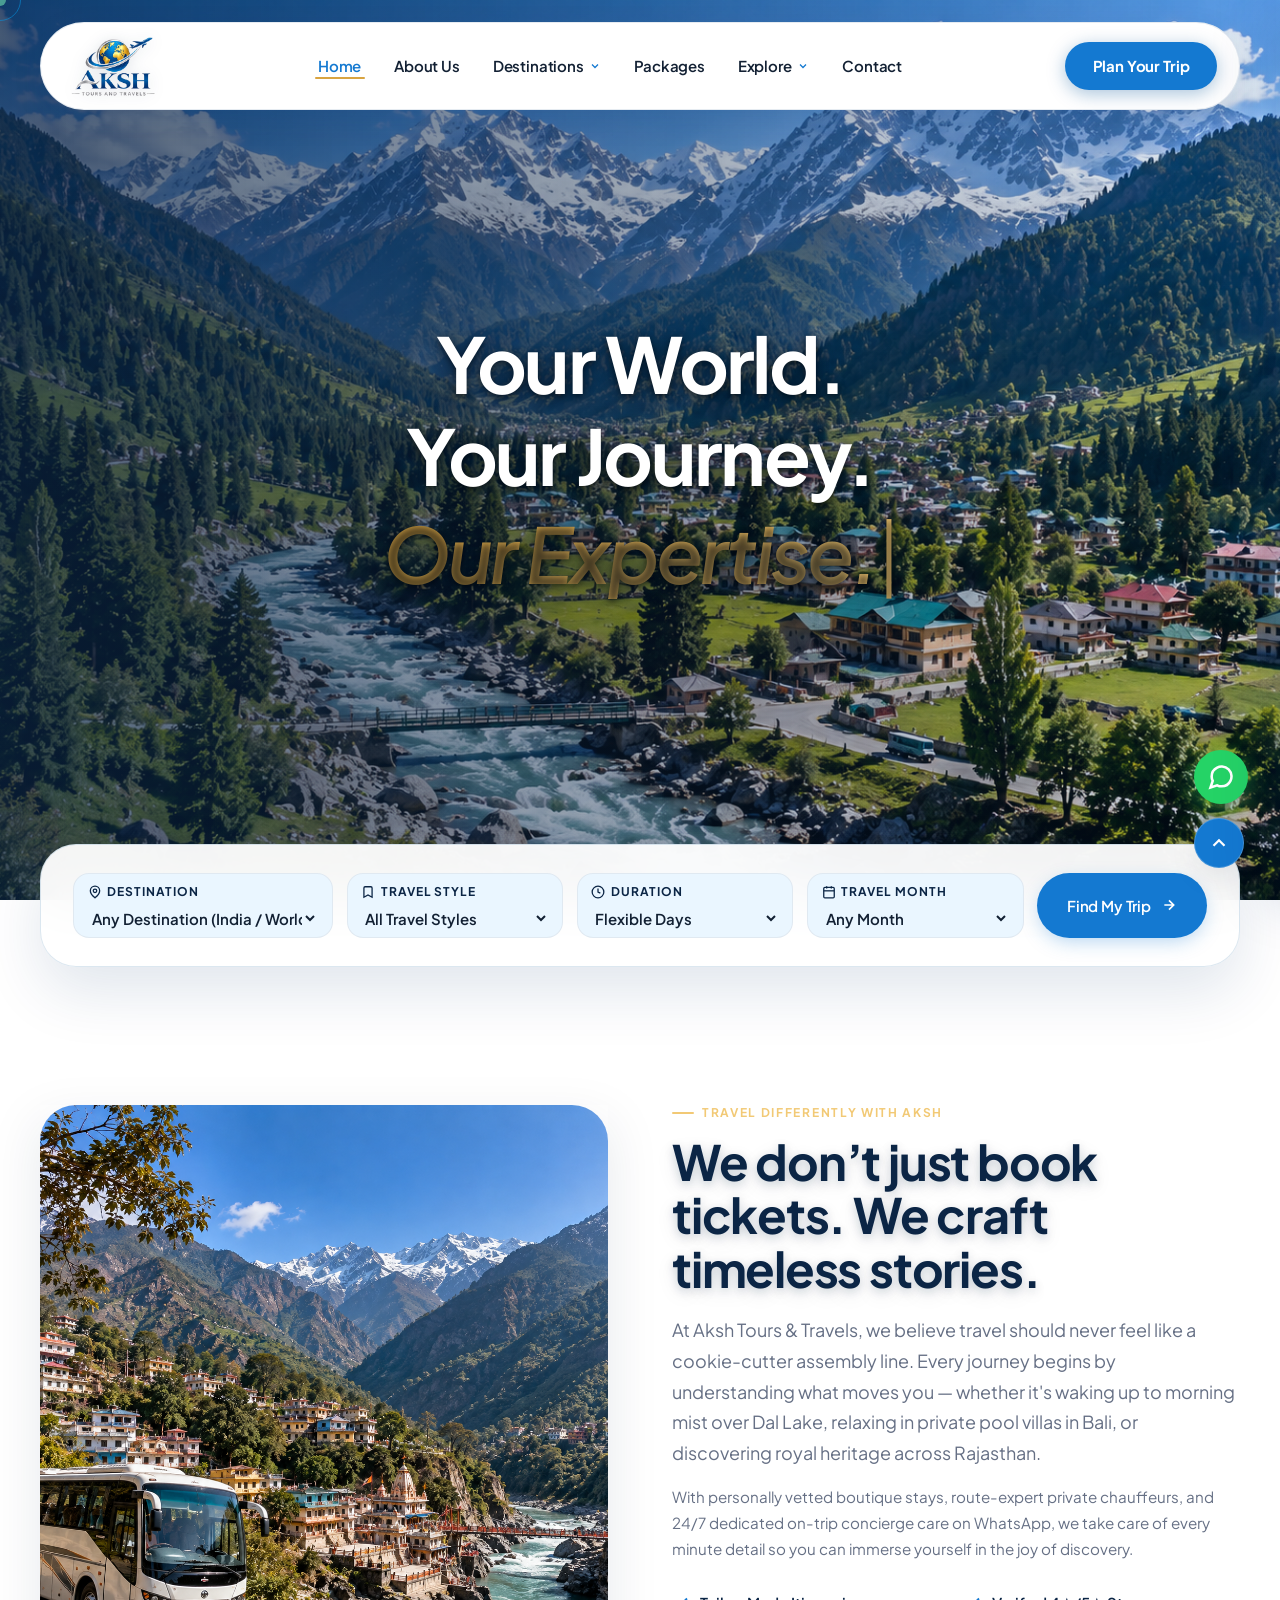
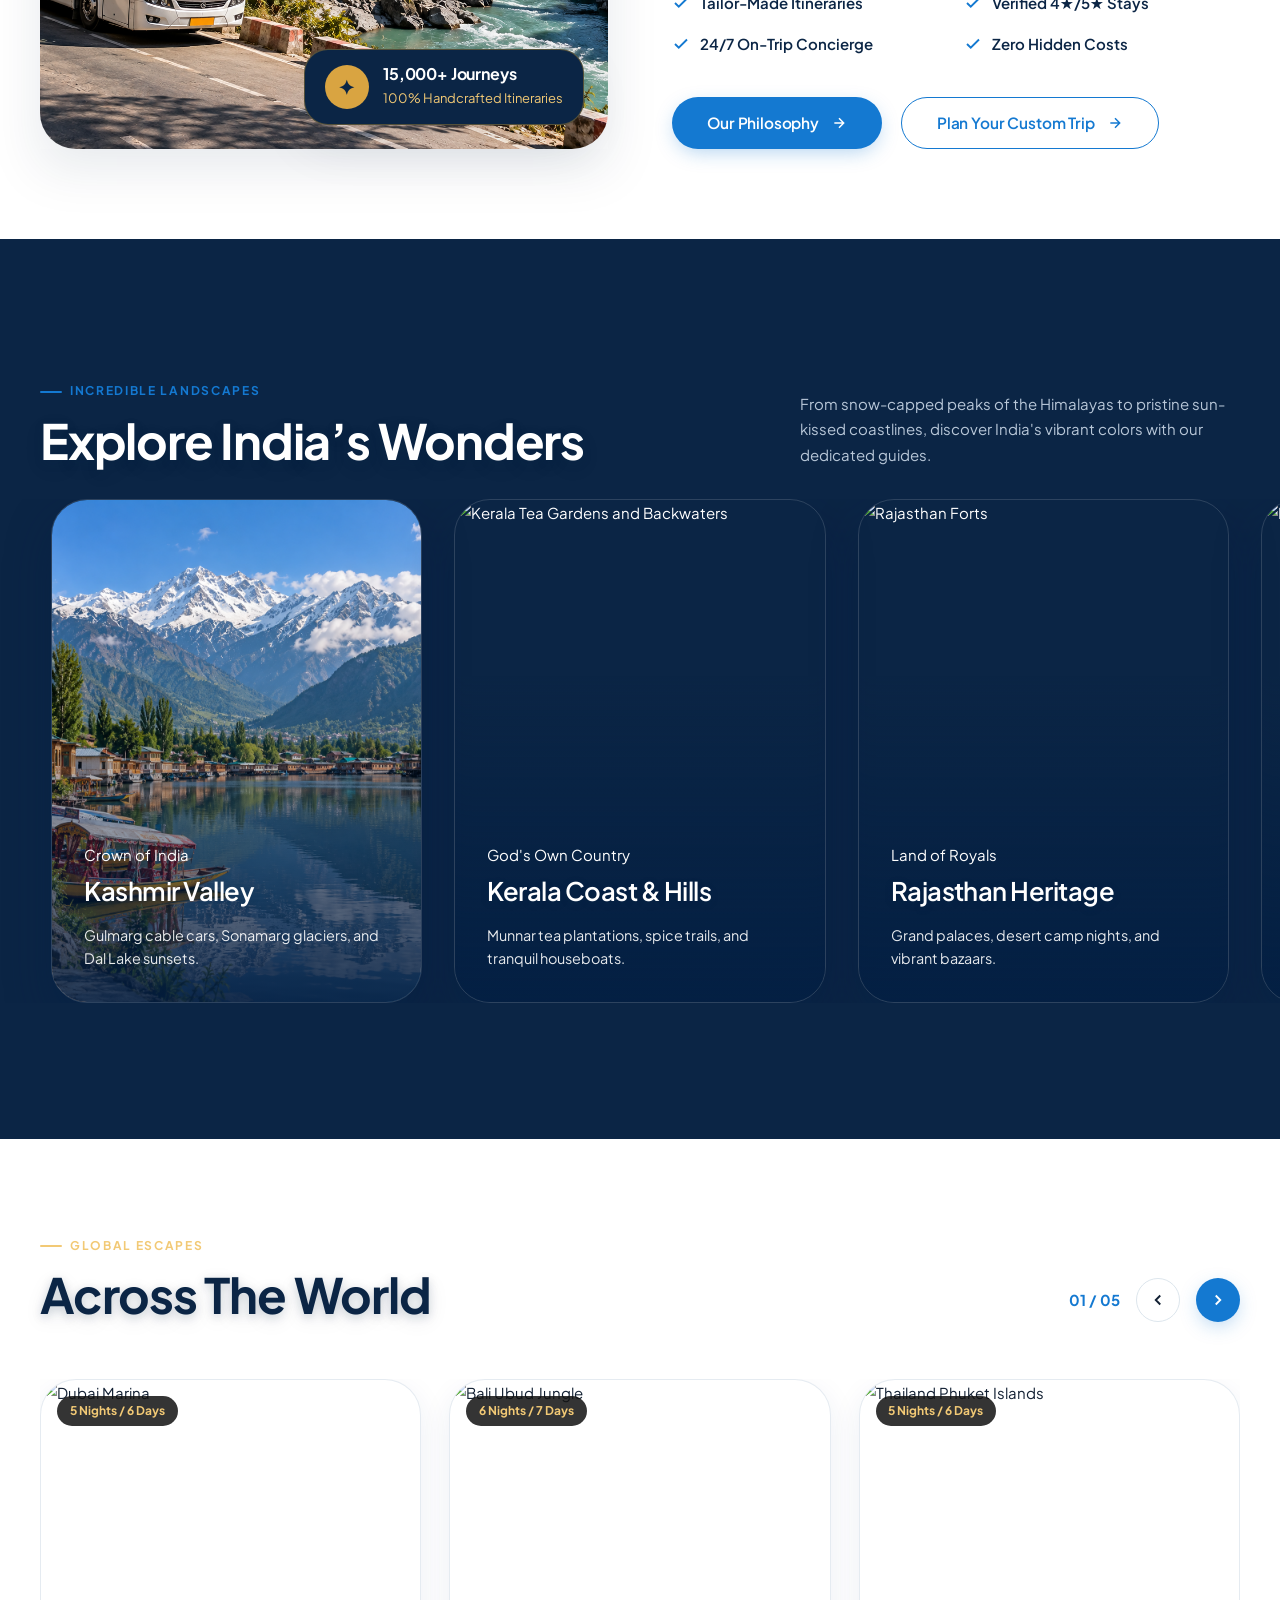
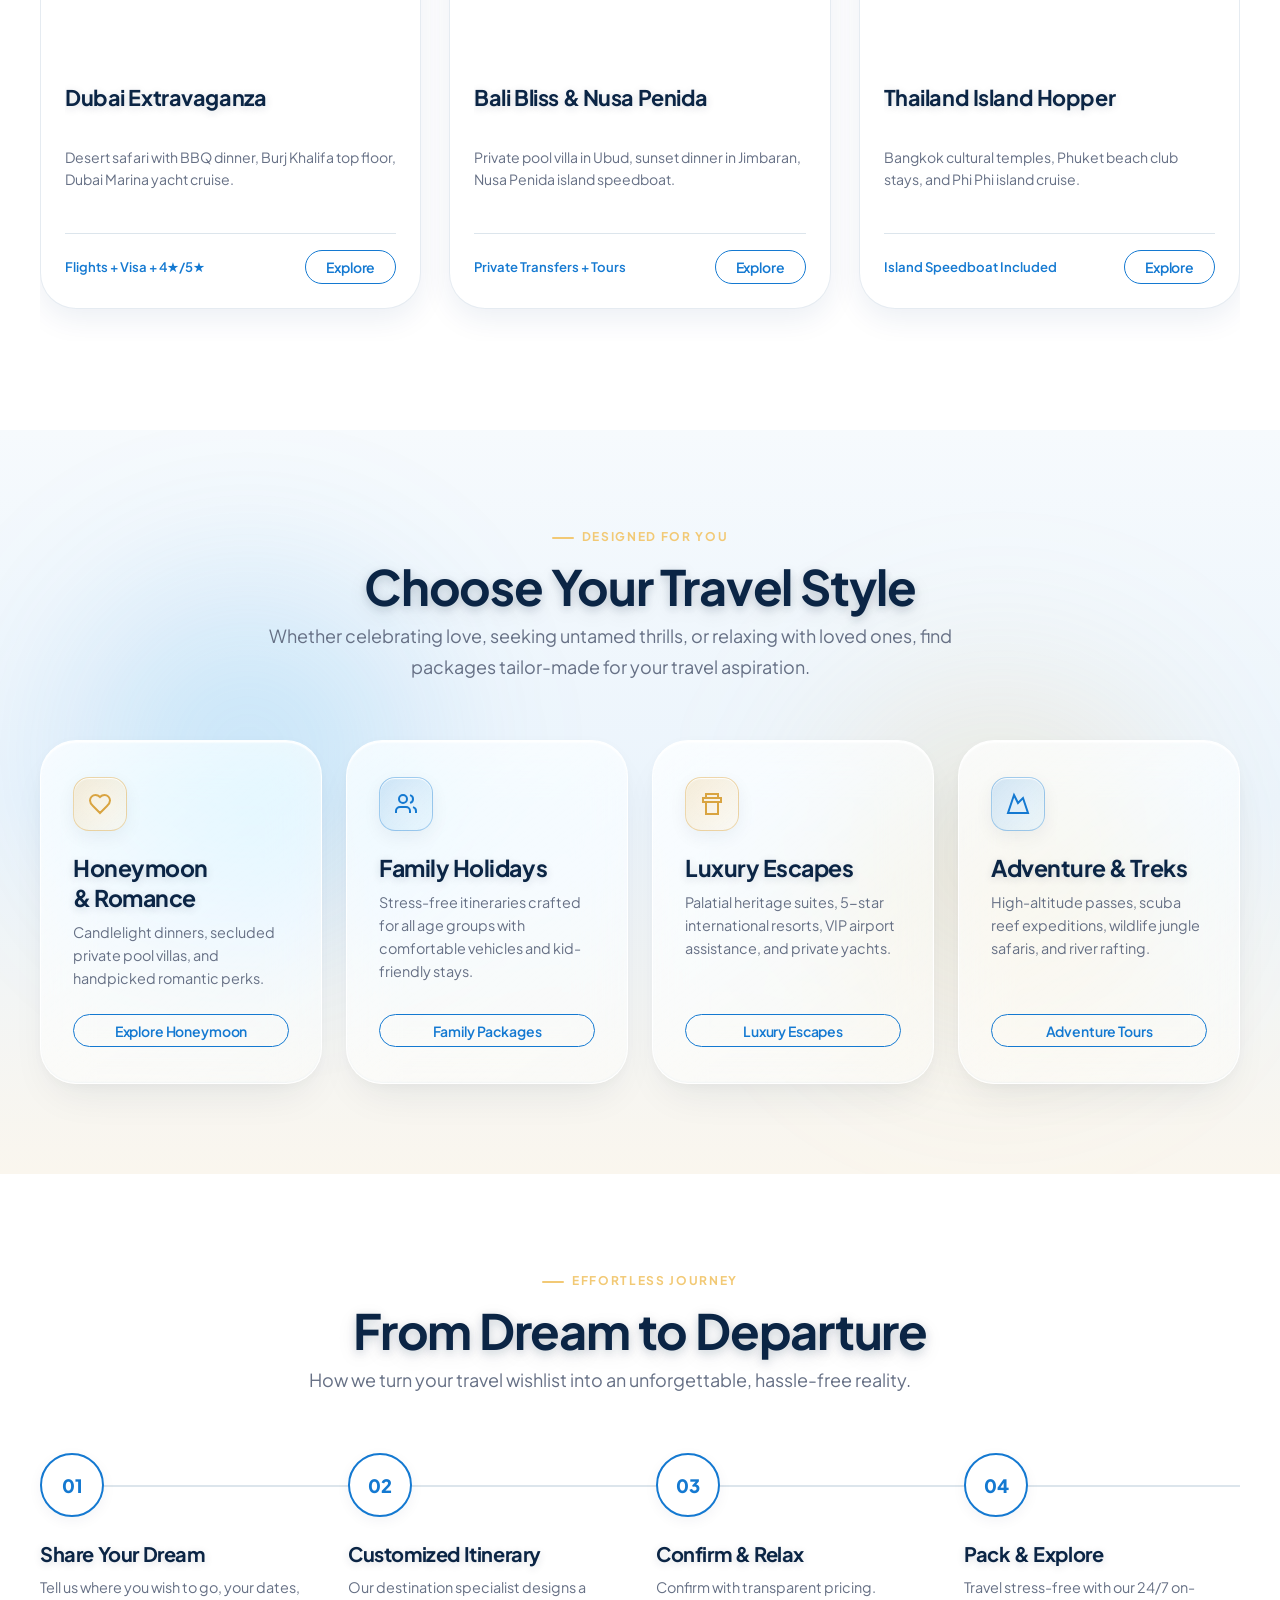
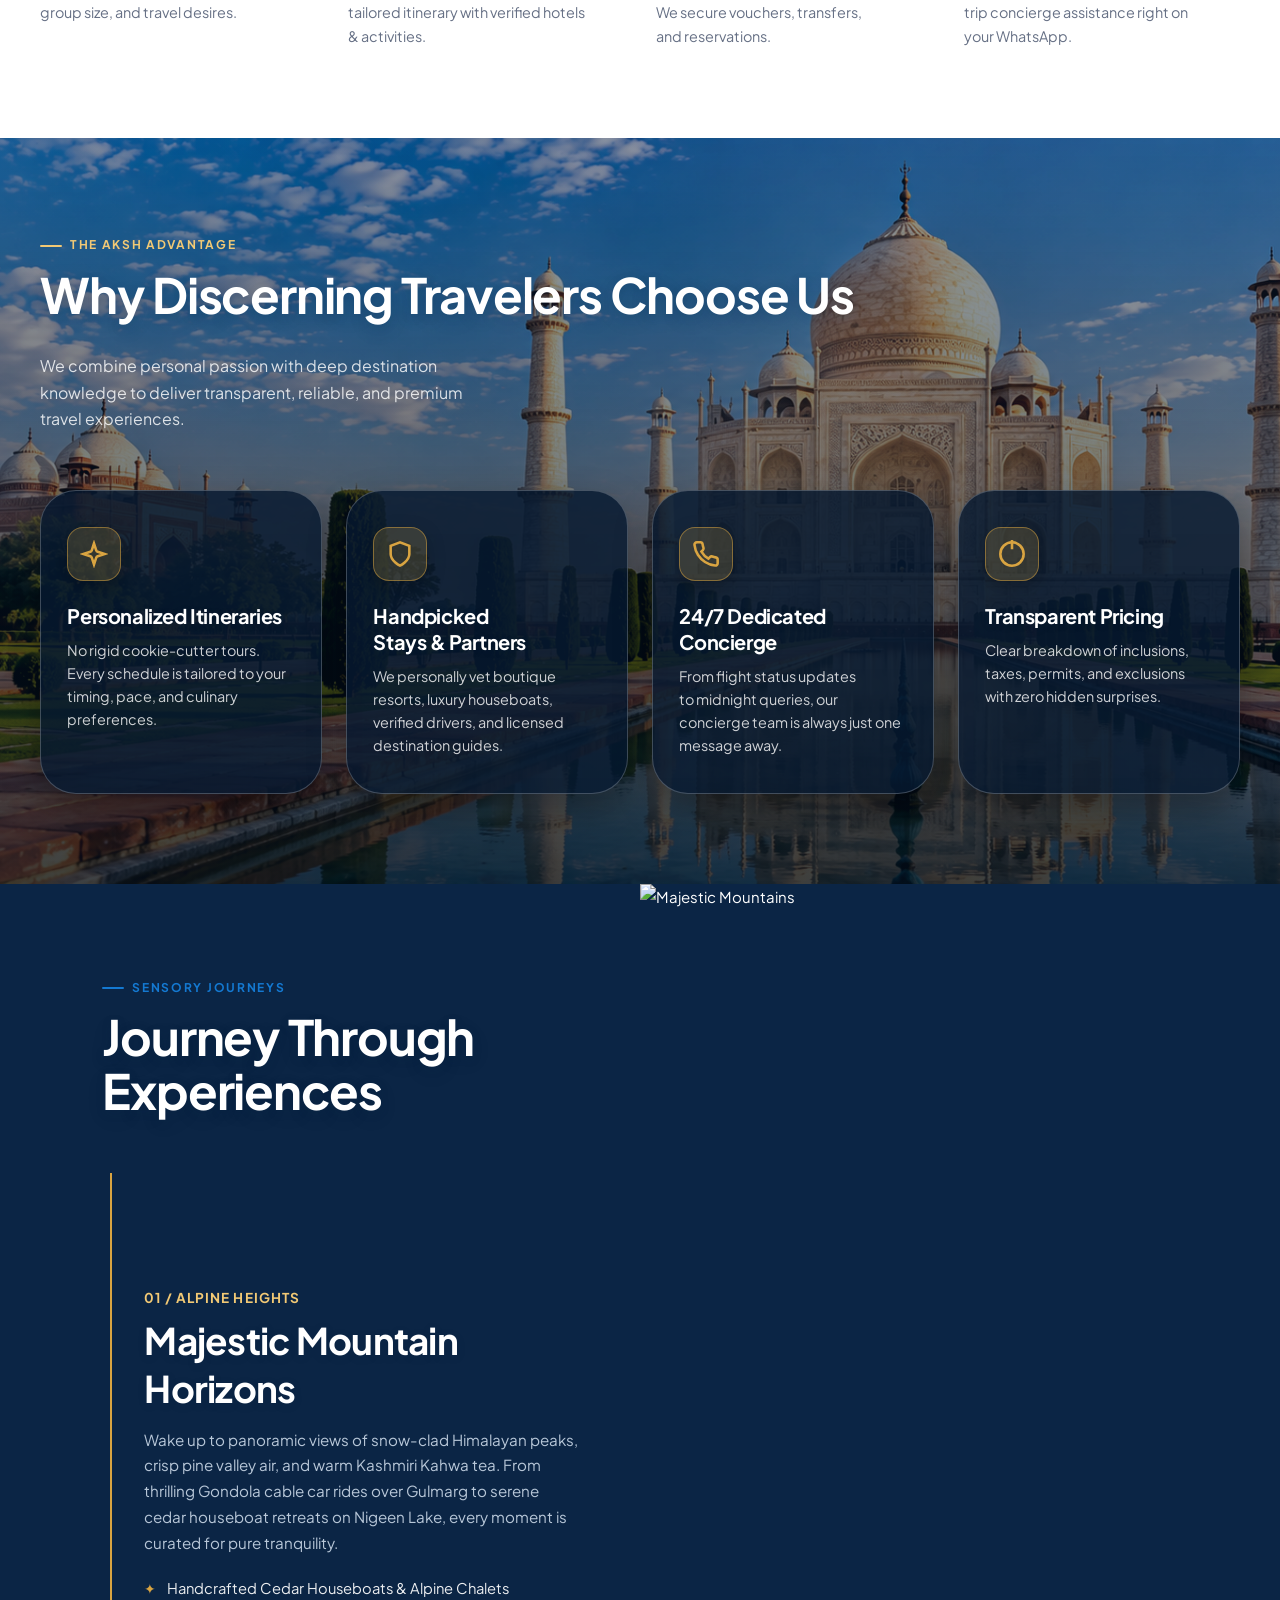
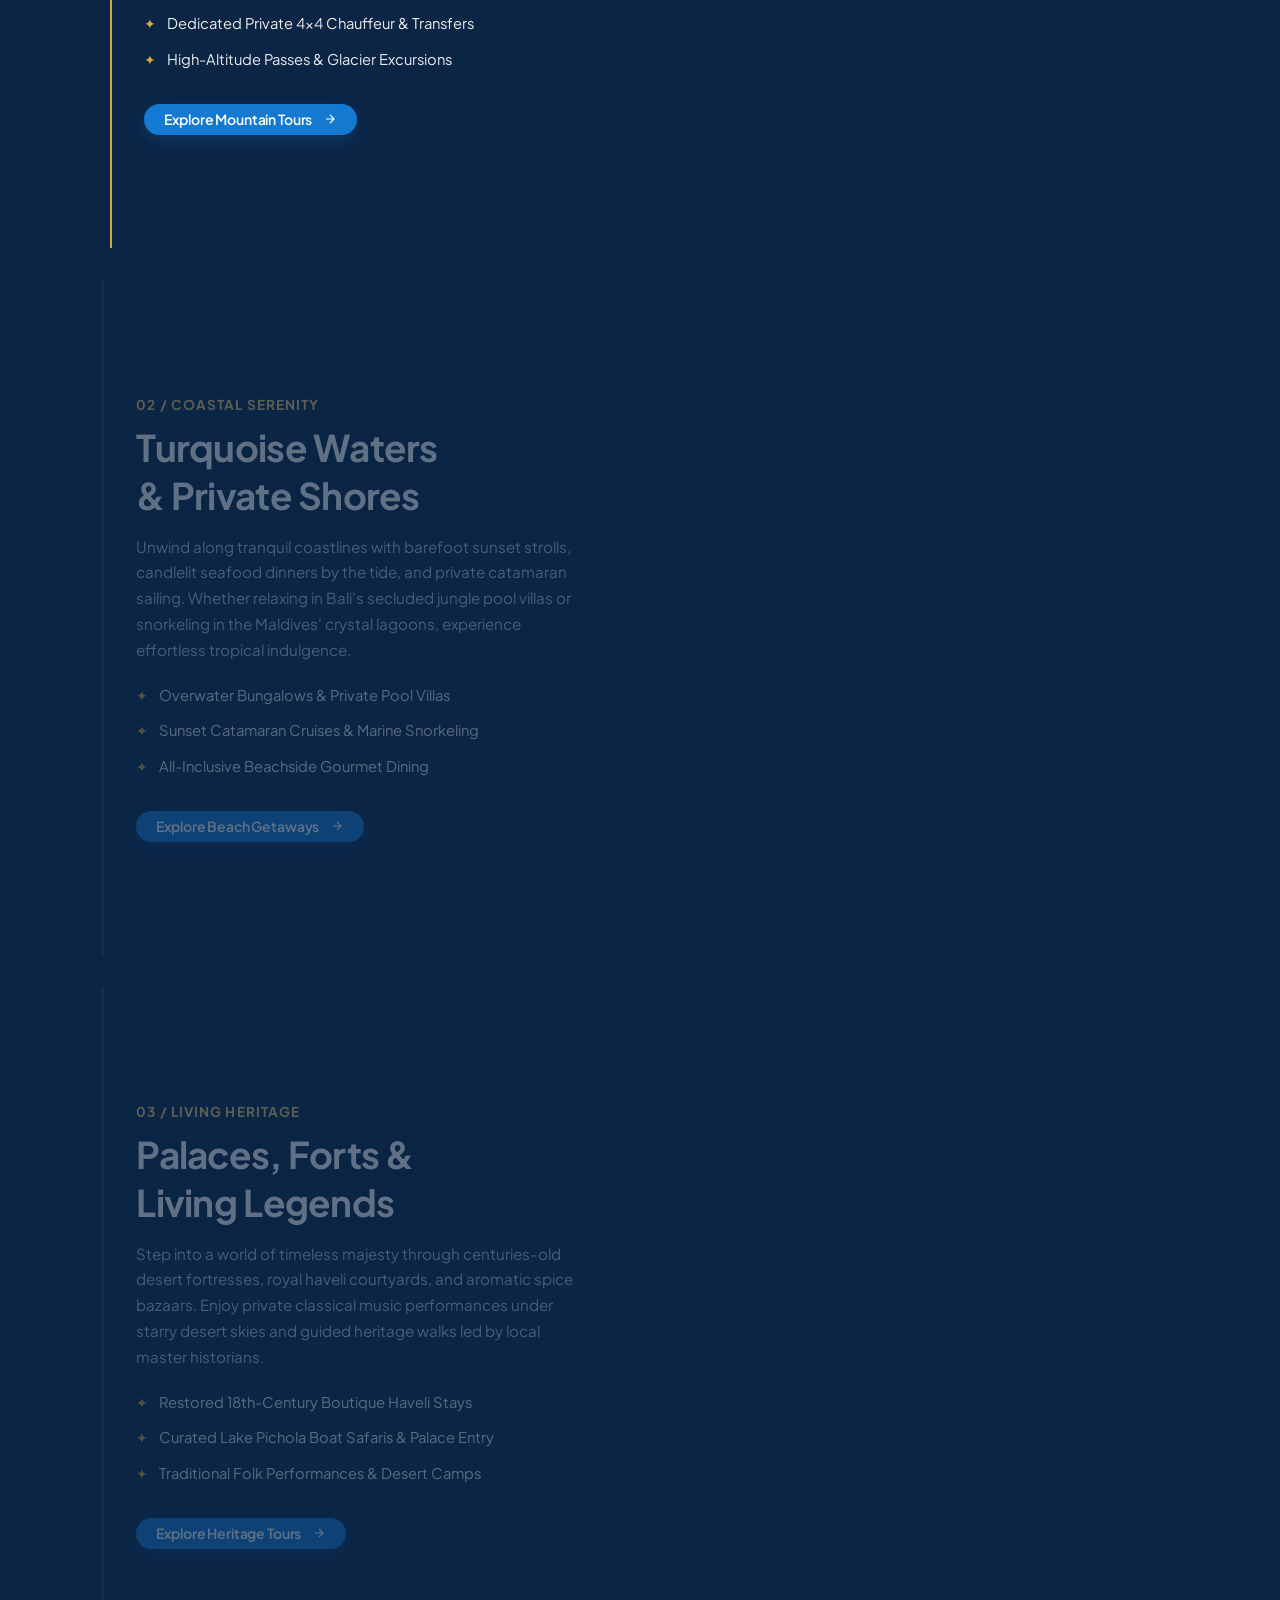
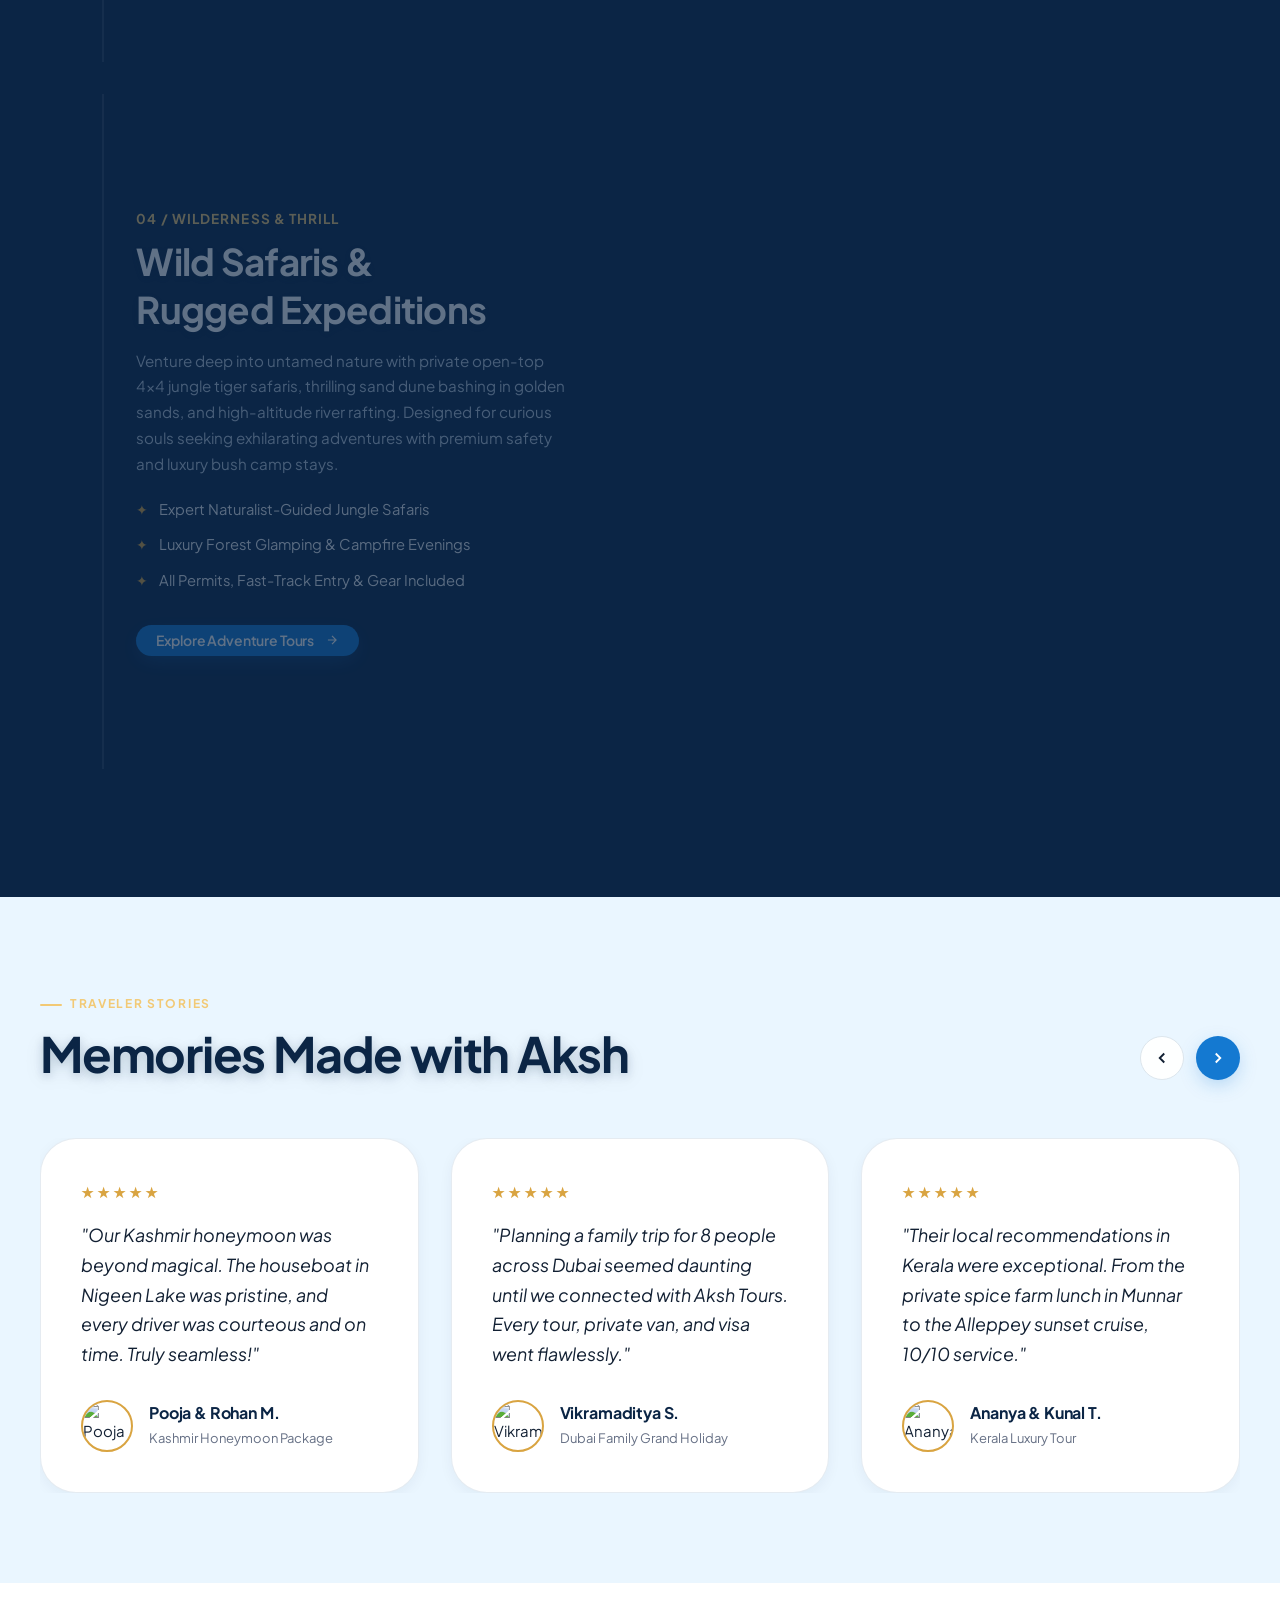
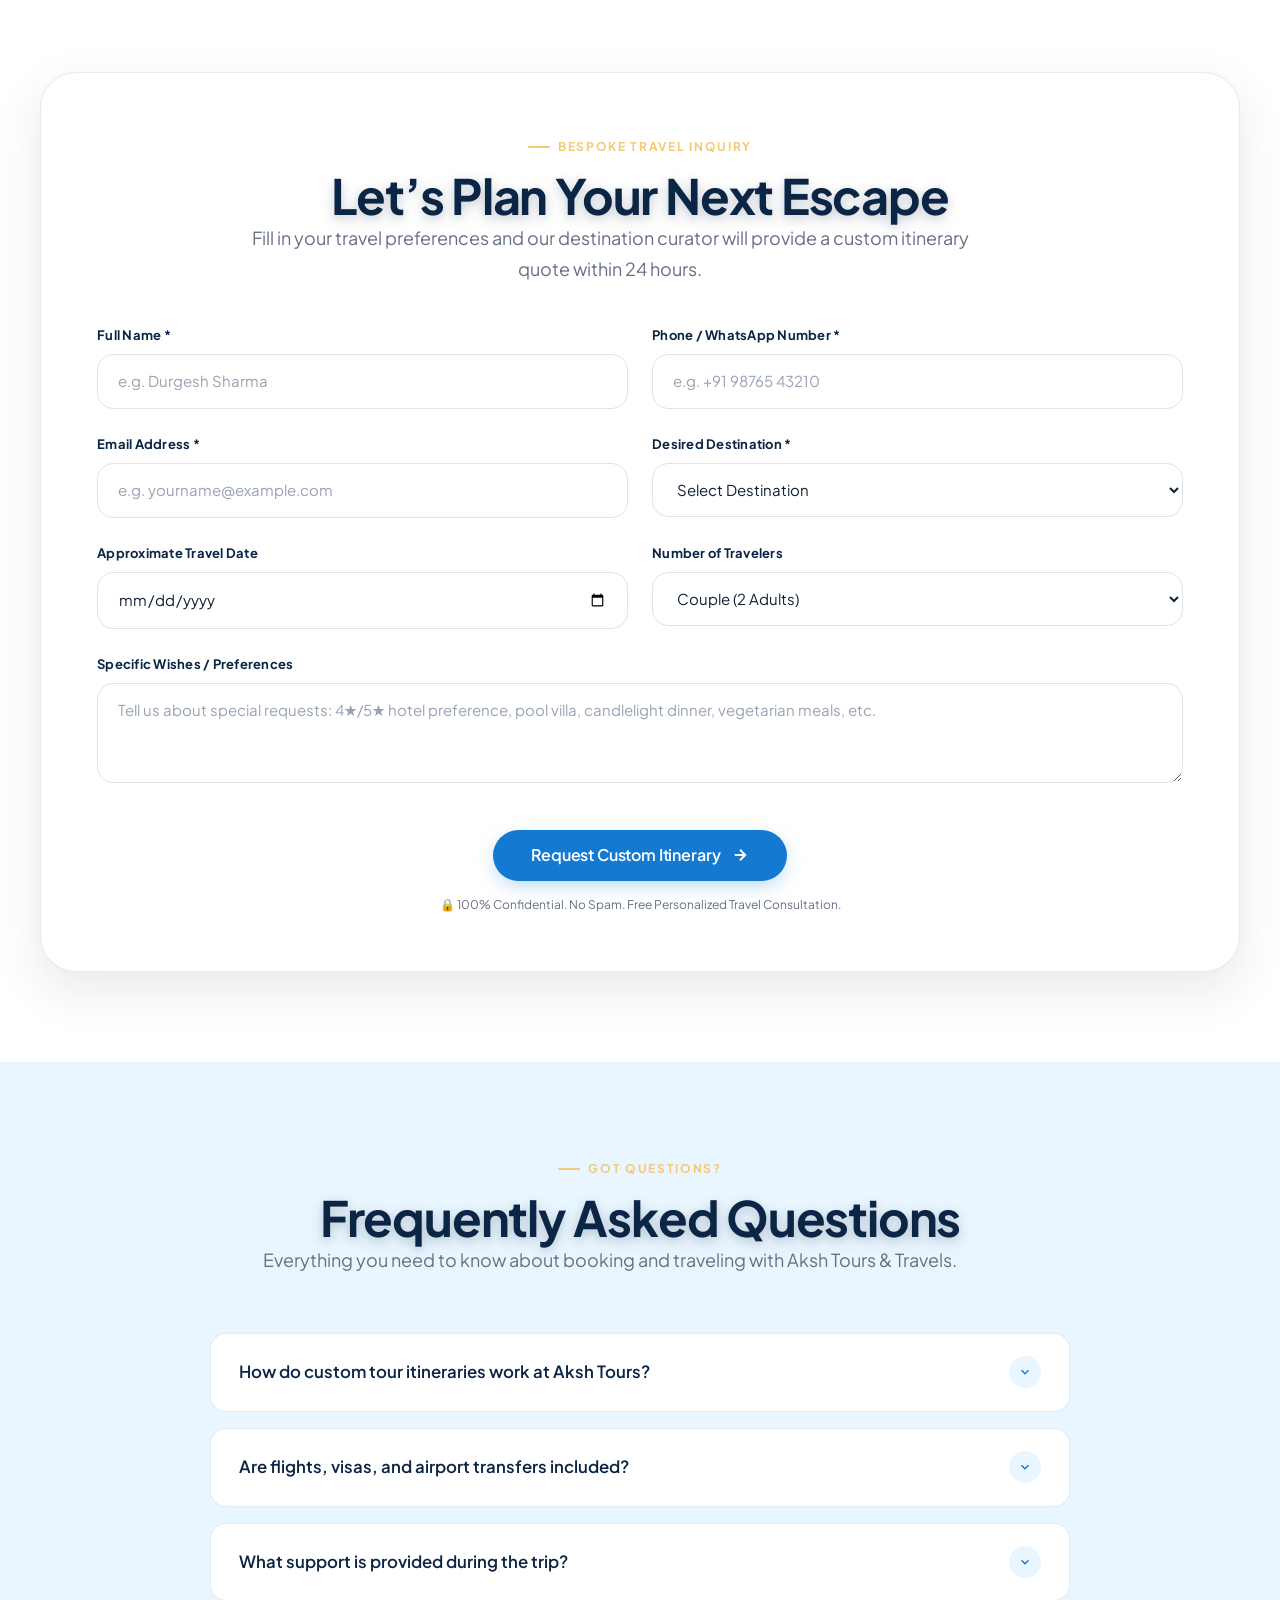
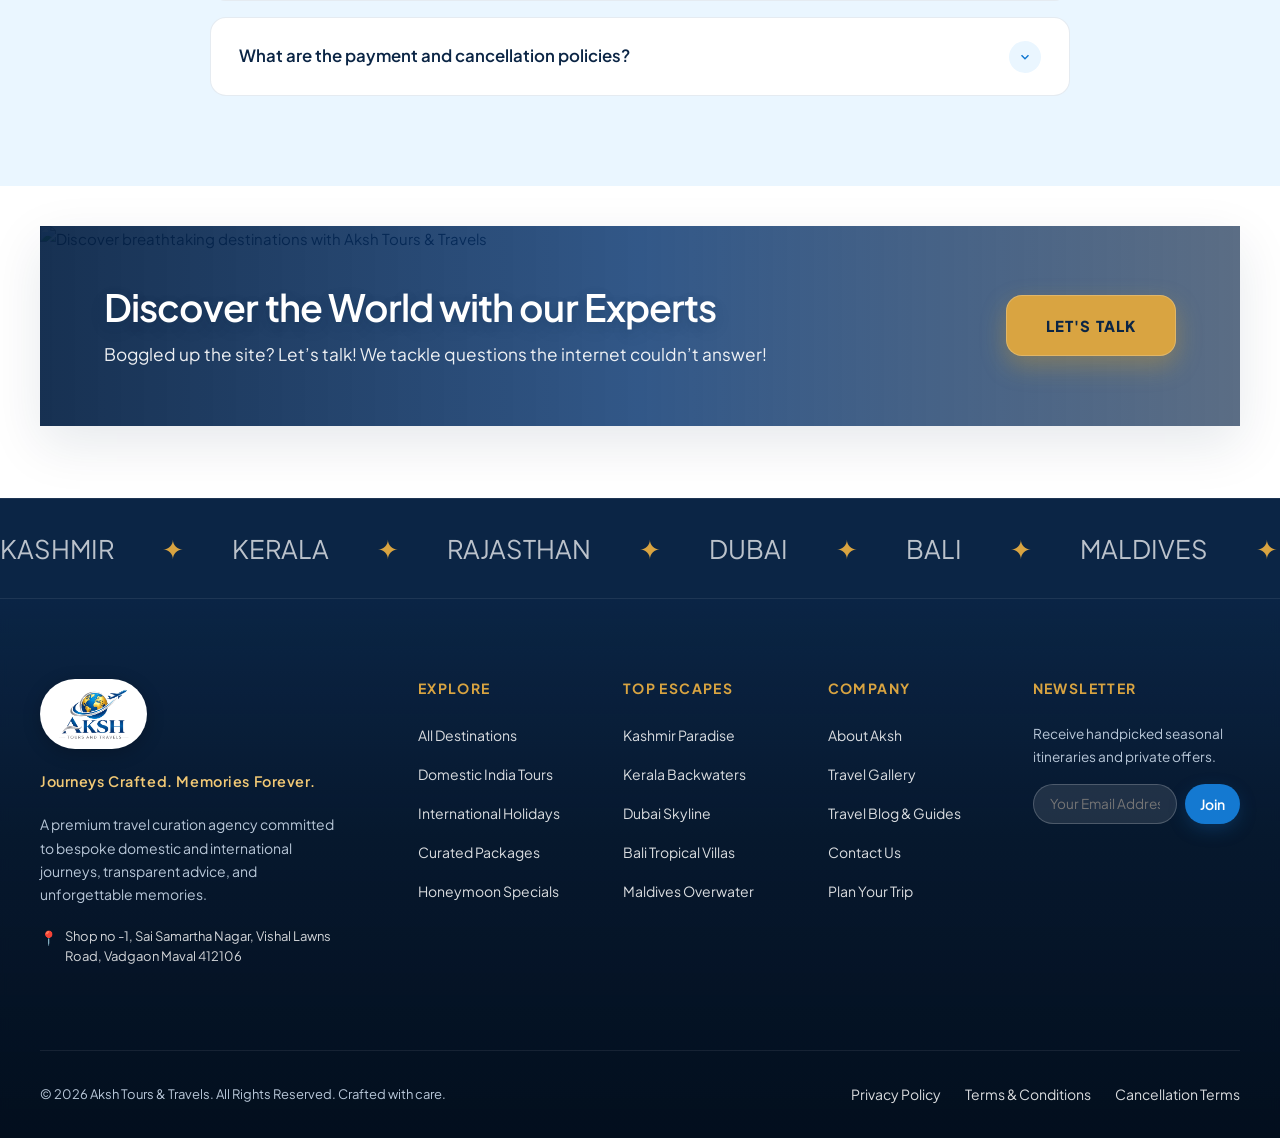
==== commit 9fe0d683: "Shop no -1, sai Samartha nagar, vishal lawns road, vadgoan maval 412106" ====
--- a/index.html
+++ b/index.html
@@ -13,10 +13,10 @@
   <meta property="og:description" content="Journeys Crafted. Memories Forever. Explore handpicked domestic and international travel packages.">
   <meta property="og:image" content="https://images.unsplash.com/photo-1507525428034-b723cf961d3e?auto=format&fit=crop&w=1600&q=80">
   
-  <!-- Google Fonts: Manrope (UI & Body) & Playfair Display (Editorial Display) -->
+  <!-- Google Fonts: Plus Jakarta Sans & Manrope (Clean Modern Typography) -->
   <link rel="preconnect" href="https://fonts.googleapis.com">
   <link rel="preconnect" href="https://fonts.gstatic.com" crossorigin>
-  <link href="https://fonts.googleapis.com/css2?family=Manrope:wght@400;500;600;700;800&family=Playfair+Display:ital,wght@0,500;0,600;0,700;1,400;1,600&display=swap" rel="stylesheet">
+  <link href="https://fonts.googleapis.com/css2?family=Manrope:wght@400;500;600;700;800&family=Plus+Jakarta+Sans:wght@400;500;600;700;800&display=swap" rel="stylesheet">
   
   <!-- Vendor CSS (Swiper) -->
   <link rel="stylesheet" href="https://cdn.jsdelivr.net/npm/swiper@11/swiper-bundle.min.css">
@@ -127,8 +127,8 @@
       <div class="brand-logo">
         <img src="assets/aksh-logo-transferent.png" alt="Aksh Tours & Travels" class="brand-logo-img">
       </div>
-      <button class="mobile-drawer-close btn-glass-dark btn-icon-round" aria-label="Close navigation menu">
-        <svg width="20" height="20" viewBox="0 0 24 24" fill="none" stroke="currentColor" stroke-width="2"><path d="M18 6 6 18M6 6l12 12"/></svg>
+      <button class="mobile-drawer-close" aria-label="Close navigation menu">
+        <svg width="20" height="20" viewBox="0 0 24 24" fill="none" stroke="currentColor" stroke-width="2.5"><path d="M18 6 6 18M6 6l12 12"/></svg>
       </button>
     </div>
 
@@ -156,7 +156,7 @@
     <!-- 1. IMMERSIVE CINEMATIC HERO SECTION -->
     <section class="hero-section" id="hero">
       <div class="hero-bg">
-        <img class="hero-bg-img" src="assets/hero.png" alt="Aksh Tours and Travels Cinematic Landscape">
+        <img class="hero-bg-img" src="assets/mountain-hero.png" alt="Aksh Tours and Travels Cinematic Mountain Landscape">
       </div>
       <div class="hero-overlay"></div>
       
@@ -302,13 +302,14 @@
               </div>
             </div>
 
-            <div style="display: flex; gap: 1rem; flex-wrap: wrap;">
-              <a href="about.html" class="btn btn-emerald btn-sm">
+            <div class="intro-cta-group">
+              <a href="about.html" class="btn btn-emerald">
                 <span>Our Philosophy</span>
-                <svg class="icon-arrow" width="14" height="14" viewBox="0 0 24 24" fill="none" stroke="currentColor" stroke-width="2"><path d="M5 12h14M12 5l7 7-7 7"/></svg>
+                <svg class="icon-arrow" width="16" height="16" viewBox="0 0 24 24" fill="none" stroke="currentColor" stroke-width="2.2"><path d="M5 12h14M12 5l7 7-7 7"/></svg>
               </a>
-              <a href="contact.html" class="btn btn-outline btn-sm">
+              <a href="contact.html" class="btn btn-outline">
                 <span>Plan Your Custom Trip</span>
+                <svg class="icon-arrow" width="16" height="16" viewBox="0 0 24 24" fill="none" stroke="currentColor" stroke-width="2.2"><path d="M5 12h14M12 5l7 7-7 7"/></svg>
               </a>
             </div>
           </div>
@@ -419,7 +420,7 @@
               <div class="solid-card" style="overflow: hidden;">
                 <div style="height: 280px; position: relative;">
                   <img src="https://images.unsplash.com/photo-1512453979798-5ea266f8880c?auto=format&fit=crop&w=700&q=80" alt="Dubai Marina" style="width: 100%; height: 100%; object-fit: cover;">
-                  <span style="position: absolute; top: 1rem; left: 1rem; background: rgba(3,31,67,0.85); color: var(--color-gold-light); padding: 0.3rem 0.8rem; border-radius: var(--radius-pill); font-size: 0.75rem; font-weight: 700;">5 Nights / 6 Days</span>
+                  <span style="position: absolute; top: 1rem; left: 1rem; background: rgba(17, 17, 17, 0.85); color: var(--color-gold-light); padding: 0.3rem 0.8rem; border-radius: var(--radius-pill); font-size: 0.75rem; font-weight: 700;">5 Nights / 6 Days</span>
                 </div>
                 <div style="padding: 1.5rem;">
                   <h3 class="card-title" style="margin-bottom: 0.35rem;">Dubai Extravaganza</h3>
@@ -436,7 +437,7 @@
               <div class="solid-card" style="overflow: hidden;">
                 <div style="height: 280px; position: relative;">
                   <img src="https://images.unsplash.com/photo-1537996194471-e657df975ab4?auto=format&fit=crop&w=700&q=80" alt="Bali Ubud Jungle" style="width: 100%; height: 100%; object-fit: cover;">
-                  <span style="position: absolute; top: 1rem; left: 1rem; background: rgba(3,31,67,0.85); color: var(--color-gold-light); padding: 0.3rem 0.8rem; border-radius: var(--radius-pill); font-size: 0.75rem; font-weight: 700;">6 Nights / 7 Days</span>
+                  <span style="position: absolute; top: 1rem; left: 1rem; background: rgba(17, 17, 17, 0.85); color: var(--color-gold-light); padding: 0.3rem 0.8rem; border-radius: var(--radius-pill); font-size: 0.75rem; font-weight: 700;">6 Nights / 7 Days</span>
                 </div>
                 <div style="padding: 1.5rem;">
                   <h3 class="card-title" style="margin-bottom: 0.35rem;">Bali Bliss & Nusa Penida</h3>
@@ -453,7 +454,7 @@
               <div class="solid-card" style="overflow: hidden;">
                 <div style="height: 280px; position: relative;">
                   <img src="https://images.unsplash.com/photo-1552465011-b4e21bf6e79a?auto=format&fit=crop&w=700&q=80" alt="Thailand Phuket Islands" style="width: 100%; height: 100%; object-fit: cover;">
-                  <span style="position: absolute; top: 1rem; left: 1rem; background: rgba(3,31,67,0.85); color: var(--color-gold-light); padding: 0.3rem 0.8rem; border-radius: var(--radius-pill); font-size: 0.75rem; font-weight: 700;">5 Nights / 6 Days</span>
+                  <span style="position: absolute; top: 1rem; left: 1rem; background: rgba(17, 17, 17, 0.85); color: var(--color-gold-light); padding: 0.3rem 0.8rem; border-radius: var(--radius-pill); font-size: 0.75rem; font-weight: 700;">5 Nights / 6 Days</span>
                 </div>
                 <div style="padding: 1.5rem;">
                   <h3 class="card-title" style="margin-bottom: 0.35rem;">Thailand Island Hopper</h3>
@@ -470,7 +471,7 @@
               <div class="solid-card" style="overflow: hidden;">
                 <div style="height: 280px; position: relative;">
                   <img src="https://images.unsplash.com/photo-1525625293386-3f8f99389edd?auto=format&fit=crop&w=700&q=80" alt="Singapore Marina Bay" style="width: 100%; height: 100%; object-fit: cover;">
-                  <span style="position: absolute; top: 1rem; left: 1rem; background: rgba(3,31,67,0.85); color: var(--color-gold-light); padding: 0.3rem 0.8rem; border-radius: var(--radius-pill); font-size: 0.75rem; font-weight: 700;">4 Nights / 5 Days</span>
+                  <span style="position: absolute; top: 1rem; left: 1rem; background: rgba(17, 17, 17, 0.85); color: var(--color-gold-light); padding: 0.3rem 0.8rem; border-radius: var(--radius-pill); font-size: 0.75rem; font-weight: 700;">4 Nights / 5 Days</span>
                 </div>
                 <div style="padding: 1.5rem;">
                   <h3 class="card-title" style="margin-bottom: 0.35rem;">Singapore Futuristic City</h3>
@@ -487,7 +488,7 @@
               <div class="solid-card" style="overflow: hidden;">
                 <div style="height: 280px; position: relative;">
                   <img src="https://images.unsplash.com/photo-1528127269322-539801943592?auto=format&fit=crop&w=700&q=80" alt="Vietnam Halong Bay" style="width: 100%; height: 100%; object-fit: cover;">
-                  <span style="position: absolute; top: 1rem; left: 1rem; background: rgba(3,31,67,0.85); color: var(--color-gold-light); padding: 0.3rem 0.8rem; border-radius: var(--radius-pill); font-size: 0.75rem; font-weight: 700;">7 Nights / 8 Days</span>
+                  <span style="position: absolute; top: 1rem; left: 1rem; background: rgba(17, 17, 17, 0.85); color: var(--color-gold-light); padding: 0.3rem 0.8rem; border-radius: var(--radius-pill); font-size: 0.75rem; font-weight: 700;">7 Nights / 8 Days</span>
                 </div>
                 <div style="padding: 1.5rem;">
                   <h3 class="card-title" style="margin-bottom: 0.35rem;">Vietnam Highlights</h3>
@@ -506,7 +507,7 @@
     </section>
 
     <!-- 7. TRAVEL EXPERIENCES BENTO GRID -->
-    <section class="section-padding bg-sand" id="experiences">
+    <section class="section-padding experiences-glass-section" id="experiences">
       <div class="container">
         <div class="section-header text-center">
           <span class="eyebrow eyebrow-dark">Designed for You</span>
@@ -516,42 +517,58 @@
           </p>
         </div>
 
-        <div class="bento-grid" style="grid-template-columns: repeat(auto-fit, minmax(280px, 1fr));">
+        <div class="bento-grid" style="grid-template-columns: repeat(auto-fit, minmax(260px, 1fr));">
           
-          <div class="solid-card" style="padding: 2rem; border-radius: var(--radius-xl);">
-            <div style="width: 50px; height: 50px; border-radius: 50%; background: rgba(218,162,39,0.15); display: flex; align-items: center; justify-content: center; color: var(--color-gold); margin-bottom: 1.25rem;">
-              <svg width="24" height="24" viewBox="0 0 24 24" fill="none" stroke="currentColor" stroke-width="2"><path d="M19 14c1.49-1.46 3-3.21 3-5.5A5.5 5.5 0 0 0 16.5 3c-1.76 0-3 .5-4.5 2-1.5-1.5-2.74-2-4.5-2A5.5 5.5 0 0 0 2 8.5c0 2.3 1.5 4.05 3 5.5l7 7Z"/></svg>
-            </div>
-            <h3 class="card-title" style="margin-bottom: 0.5rem;">Honeymoon & Romance</h3>
-            <p style="font-size: 0.9rem; color: var(--color-text-muted); margin-bottom: 1.5rem;">Candlelight dinners, secluded private pool villas, and handpicked romantic perks.</p>
-            <a href="honeymoon.html" class="btn btn-outline btn-sm">Explore Honeymoon</a>
-          </div>
-
-          <div class="solid-card" style="padding: 2rem; border-radius: var(--radius-xl);">
-            <div style="width: 50px; height: 50px; border-radius: 50%; background: rgba(6,84,152,0.12); display: flex; align-items: center; justify-content: center; color: var(--color-primary); margin-bottom: 1.25rem;">
-              <svg width="24" height="24" viewBox="0 0 24 24" fill="none" stroke="currentColor" stroke-width="2"><path d="M16 21v-2a4 4 0 0 0-4-4H6a4 4 0 0 0-4 4v2"/><circle cx="9" cy="7" r="4"/><path d="M22 21v-2a4 4 0 0 0-3-3.87"/><path d="M16 3.13a4 4 0 0 1 0 7.75"/></svg>
-            </div>
-            <h3 class="card-title" style="margin-bottom: 0.5rem;">Family Holidays</h3>
-            <p style="font-size: 0.9rem; color: var(--color-text-muted); margin-bottom: 1.5rem;">Stress-free itineraries crafted for all age groups with comfortable vehicles and kid-friendly stays.</p>
-            <a href="packages.html?type=family" class="btn btn-outline btn-sm">Family Packages</a>
-          </div>
-
-          <div class="solid-card" style="padding: 2rem; border-radius: var(--radius-xl);">
-            <div style="width: 50px; height: 50px; border-radius: 50%; background: rgba(218,162,39,0.15); display: flex; align-items: center; justify-content: center; color: var(--color-gold); margin-bottom: 1.25rem;">
-              <svg width="24" height="24" viewBox="0 0 24 24" fill="none" stroke="currentColor" stroke-width="2"><polygon points="6 2 18 2 18 6 6 6"/><polygon points="3 6 21 6 21 10 3 10"/><polygon points="6 10 18 10 18 22 6 22"/></svg>
-            </div>
-            <h3 class="card-title" style="margin-bottom: 0.5rem;">Luxury Escapes</h3>
-            <p style="font-size: 0.9rem; color: var(--color-text-muted); margin-bottom: 1.5rem;">Palatial heritage suites, 5-star international resorts, VIP airport assistance, and private yachts.</p>
-            <a href="packages.html?type=luxury" class="btn btn-outline btn-sm">Luxury Escapes</a>
-          </div>
-
-          <div class="solid-card" style="padding: 2rem; border-radius: var(--radius-xl);">
-            <div style="width: 50px; height: 50px; border-radius: 50%; background: rgba(6,84,152,0.12); display: flex; align-items: center; justify-content: center; color: var(--color-primary); margin-bottom: 1.25rem;">
-              <svg width="24" height="24" viewBox="0 0 24 24" fill="none" stroke="currentColor" stroke-width="2"><path d="m8 3 4 8 5-5 5 15H2L8 3z"/></svg>
-            </div>
-            <h3 class="card-title" style="margin-bottom: 0.5rem;">Adventure & Treks</h3>
-            <p style="font-size: 0.9rem; color: var(--color-text-muted); margin-bottom: 1.5rem;">High-altitude passes, scuba reef expeditions, wildlife jungle safaris, and river rafting.</p>
-            <a href="packages.html?type=adventure" class="btn btn-outline btn-sm">Adventure Tours</a>
+          <div class="travel-style-glass-card">
+            <div>
+              <div class="travel-style-icon-badge badge-gold">
+                <svg width="24" height="24" viewBox="0 0 24 24" fill="none" stroke="currentColor" stroke-width="2"><path d="M19 14c1.49-1.46 3-3.21 3-5.5A5.5 5.5 0 0 0 16.5 3c-1.76 0-3 .5-4.5 2-1.5-1.5-2.74-2-4.5-2A5.5 5.5 0 0 0 2 8.5c0 2.3 1.5 4.05 3 5.5l7 7Z"/></svg>
+              </div>
+              <h3 class="card-title" style="margin-bottom: 0.5rem;">Honeymoon & Romance</h3>
+              <p style="font-size: 0.9rem; color: var(--color-text-secondary); line-height: 1.6; margin-bottom: 1.5rem;">Candlelight dinners, secluded private pool villas, and handpicked romantic perks.</p>
+            </div>
+            <div>
+              <a href="honeymoon.html" class="btn btn-outline btn-sm" style="width: 100%;">Explore Honeymoon</a>
+            </div>
+          </div>
+
+          <div class="travel-style-glass-card">
+            <div>
+              <div class="travel-style-icon-badge badge-blue">
+                <svg width="24" height="24" viewBox="0 0 24 24" fill="none" stroke="currentColor" stroke-width="2"><path d="M16 21v-2a4 4 0 0 0-4-4H6a4 4 0 0 0-4 4v2"/><circle cx="9" cy="7" r="4"/><path d="M22 21v-2a4 4 0 0 0-3-3.87"/><path d="M16 3.13a4 4 0 0 1 0 7.75"/></svg>
+              </div>
+              <h3 class="card-title" style="margin-bottom: 0.5rem;">Family Holidays</h3>
+              <p style="font-size: 0.9rem; color: var(--color-text-secondary); line-height: 1.6; margin-bottom: 1.5rem;">Stress-free itineraries crafted for all age groups with comfortable vehicles and kid-friendly stays.</p>
+            </div>
+            <div>
+              <a href="packages.html?type=family" class="btn btn-outline btn-sm" style="width: 100%;">Family Packages</a>
+            </div>
+          </div>
+
+          <div class="travel-style-glass-card">
+            <div>
+              <div class="travel-style-icon-badge badge-gold">
+                <svg width="24" height="24" viewBox="0 0 24 24" fill="none" stroke="currentColor" stroke-width="2"><polygon points="6 2 18 2 18 6 6 6"/><polygon points="3 6 21 6 21 10 3 10"/><polygon points="6 10 18 10 18 22 6 22"/></svg>
+              </div>
+              <h3 class="card-title" style="margin-bottom: 0.5rem;">Luxury Escapes</h3>
+              <p style="font-size: 0.9rem; color: var(--color-text-secondary); line-height: 1.6; margin-bottom: 1.5rem;">Palatial heritage suites, 5-star international resorts, VIP airport assistance, and private yachts.</p>
+            </div>
+            <div>
+              <a href="packages.html?type=luxury" class="btn btn-outline btn-sm" style="width: 100%;">Luxury Escapes</a>
+            </div>
+          </div>
+
+          <div class="travel-style-glass-card">
+            <div>
+              <div class="travel-style-icon-badge badge-blue">
+                <svg width="24" height="24" viewBox="0 0 24 24" fill="none" stroke="currentColor" stroke-width="2"><path d="m8 3 4 8 5-5 5 15H2L8 3z"/></svg>
+              </div>
+              <h3 class="card-title" style="margin-bottom: 0.5rem;">Adventure & Treks</h3>
+              <p style="font-size: 0.9rem; color: var(--color-text-secondary); line-height: 1.6; margin-bottom: 1.5rem;">High-altitude passes, scuba reef expeditions, wildlife jungle safaris, and river rafting.</p>
+            </div>
+            <div>
+              <a href="packages.html?type=adventure" class="btn btn-outline btn-sm" style="width: 100%;">Adventure Tours</a>
+            </div>
           </div>
 
         </div>
@@ -601,88 +618,61 @@
     </section>
 
     <!-- 9. WHY TRAVEL WITH AKSH (BENTO GRID) -->
-    <section class="section-padding bg-dark" id="why-us">
+    <section class="section-padding why-us-section" id="why-us">
+      <div class="why-us-bg">
+        <img class="why-us-bg-img" src="assets/tajmahel.png" alt="Taj Mahal Agra India - Aksh Tours & Travels">
+      </div>
+      <div class="why-us-overlay"></div>
+
       <div class="container">
         <div class="section-header-split">
           <div>
-            <span class="eyebrow" style="color: var(--color-secondary);">The Aksh Advantage</span>
+            <span class="eyebrow" style="color: var(--color-gold-light);">The Aksh Advantage</span>
             <h2 class="section-title" style="color: var(--color-white);">Why Discerning Travelers Choose Us</h2>
           </div>
-          <p style="color: var(--color-text-subtle); max-width: 480px;">
+          <p style="color: rgba(255, 255, 255, 0.82); max-width: 480px; font-size: 1rem; line-height: 1.65;">
             We combine personal passion with deep destination knowledge to deliver transparent, reliable, and premium travel experiences.
           </p>
         </div>
 
         <div class="why-us-grid">
           
-          <div class="glass-card-dark" style="padding: 2.25rem 1.6rem;">
-            <div style="color: var(--color-secondary); margin-bottom: 1.25rem;">
-              <svg width="32" height="32" viewBox="0 0 24 24" fill="none" stroke="currentColor" stroke-width="2"><path d="m12 3-1.912 5.813a2 2 0 0 1-1.275 1.275L3 12l5.813 1.912a2 2 0 0 1 1.275 1.275L12 21l1.912-5.813a2 2 0 0 1 1.275-1.275L21 12l-5.813-1.912a2 2 0 0 1-1.275-1.275L12 3Z"/></svg>
-            </div>
-            <h3 style="font-size: 1.25rem; color: var(--color-white); margin-bottom: 0.65rem;">Personalized Itineraries</h3>
-            <p style="color: var(--color-text-subtle); font-size: 0.9rem; line-height: 1.6;">No rigid cookie-cutter tours. Every schedule is tailored to your timing, pace, and culinary preferences.</p>
-          </div>
-
-          <div class="glass-card-dark" style="padding: 2.25rem 1.6rem;">
-            <div style="color: var(--color-secondary); margin-bottom: 1.25rem;">
-              <svg width="32" height="32" viewBox="0 0 24 24" fill="none" stroke="currentColor" stroke-width="2"><path d="M12 22s8-4 8-10V5l-8-3-8 3v7c0 6 8 10 8 10z"/></svg>
-            </div>
-            <h3 style="font-size: 1.25rem; color: var(--color-white); margin-bottom: 0.65rem;">Handpicked Stays & Partners</h3>
-            <p style="color: var(--color-text-subtle); font-size: 0.9rem; line-height: 1.6;">We personally vet boutique resorts, luxury houseboats, verified drivers, and licensed destination guides.</p>
-          </div>
-
-          <div class="glass-card-dark" style="padding: 2.25rem 1.6rem;">
-            <div style="color: var(--color-secondary); margin-bottom: 1.25rem;">
-              <svg width="32" height="32" viewBox="0 0 24 24" fill="none" stroke="currentColor" stroke-width="2"><path d="M22 16.92v3a2 2 0 0 1-2.18 2 19.79 19.79 0 0 1-8.63-3.07 19.5 19.5 0 0 1-6-6 19.79 19.79 0 0 1-3.07-8.67A2 2 0 0 1 4.11 2h3a2 2 0 0 1 2 1.72 12.84 12.84 0 0 0 .7 2.81 2 2 0 0 1-.45 2.11L8.09 9.91a16 16 0 0 0 6 6l1.27-1.27a2 2 0 0 1 2.11-.45 12.84 12.84 0 0 0 2.81.7A2 2 0 0 1 22 16.92z"/></svg>
-            </div>
-            <h3 style="font-size: 1.25rem; color: var(--color-white); margin-bottom: 0.65rem;">24/7 Dedicated Concierge</h3>
-            <p style="color: var(--color-text-subtle); font-size: 0.9rem; line-height: 1.6;">From flight status updates to midnight queries, our concierge team is always just one message away.</p>
-          </div>
-
-          <div class="glass-card-dark" style="padding: 2.25rem 1.6rem;">
-            <div style="color: var(--color-secondary); margin-bottom: 1.25rem;">
-              <svg width="32" height="32" viewBox="0 0 24 24" fill="none" stroke="currentColor" stroke-width="2"><circle cx="12" cy="12" r="10"/><line x1="12" x2="12" y1="8" y2="12"/><line x1="12" x2="12.01" y1="16" y2="16"/></svg>
-            </div>
-            <h3 style="font-size: 1.25rem; color: var(--color-white); margin-bottom: 0.65rem;">Transparent Pricing</h3>
-            <p style="color: var(--color-text-subtle); font-size: 0.9rem; line-height: 1.6;">Clear breakdown of inclusions, taxes, permits, and exclusions with zero hidden surprises.</p>
+          <div class="why-us-glass-card">
+            <div class="why-us-icon-wrap">
+              <svg width="28" height="28" viewBox="0 0 24 24" fill="none" stroke="currentColor" stroke-width="2.2"><path d="m12 3-1.912 5.813a2 2 0 0 1-1.275 1.275L3 12l5.813 1.912a2 2 0 0 1 1.275 1.275L12 21l1.912-5.813a2 2 0 0 1 1.275-1.275L21 12l-5.813-1.912a2 2 0 0 1-1.275-1.275L12 3Z"/></svg>
+            </div>
+            <h3 style="font-size: 1.25rem; font-family: var(--font-display); font-weight: 700; color: #FFFFFF; margin-bottom: 0.65rem;">Personalized Itineraries</h3>
+            <p style="color: rgba(255, 255, 255, 0.80); font-size: 0.9rem; line-height: 1.6;">No rigid cookie-cutter tours. Every schedule is tailored to your timing, pace, and culinary preferences.</p>
+          </div>
+
+          <div class="why-us-glass-card">
+            <div class="why-us-icon-wrap">
+              <svg width="28" height="28" viewBox="0 0 24 24" fill="none" stroke="currentColor" stroke-width="2.2"><path d="M12 22s8-4 8-10V5l-8-3-8 3v7c0 6 8 10 8 10z"/></svg>
+            </div>
+            <h3 style="font-size: 1.25rem; font-family: var(--font-display); font-weight: 700; color: #FFFFFF; margin-bottom: 0.65rem;">Handpicked Stays & Partners</h3>
+            <p style="color: rgba(255, 255, 255, 0.80); font-size: 0.9rem; line-height: 1.6;">We personally vet boutique resorts, luxury houseboats, verified drivers, and licensed destination guides.</p>
+          </div>
+
+          <div class="why-us-glass-card">
+            <div class="why-us-icon-wrap">
+              <svg width="28" height="28" viewBox="0 0 24 24" fill="none" stroke="currentColor" stroke-width="2.2"><path d="M22 16.92v3a2 2 0 0 1-2.18 2 19.79 19.79 0 0 1-8.63-3.07 19.5 19.5 0 0 1-6-6 19.79 19.79 0 0 1-3.07-8.67A2 2 0 0 1 4.11 2h3a2 2 0 0 1 2 1.72 12.84 12.84 0 0 0 .7 2.81 2 2 0 0 1-.45 2.11L8.09 9.91a16 16 0 0 0 6 6l1.27-1.27a2 2 0 0 1 2.11-.45 12.84 12.84 0 0 0 2.81.7A2 2 0 0 1 22 16.92z"/></svg>
+            </div>
+            <h3 style="font-size: 1.25rem; font-family: var(--font-display); font-weight: 700; color: #FFFFFF; margin-bottom: 0.65rem;">24/7 Dedicated Concierge</h3>
+            <p style="color: rgba(255, 255, 255, 0.80); font-size: 0.9rem; line-height: 1.6;">From flight status updates to midnight queries, our concierge team is always just one message away.</p>
+          </div>
+
+          <div class="why-us-glass-card">
+            <div class="why-us-icon-wrap">
+              <svg width="28" height="28" viewBox="0 0 24 24" fill="none" stroke="currentColor" stroke-width="2.2"><circle cx="12" cy="12" r="10"/><line x1="12" x2="12" y1="8" x2="12"/><line x1="12" x2="12.01" y1="16" y2="16"/></svg>
+            </div>
+            <h3 style="font-size: 1.25rem; font-family: var(--font-display); font-weight: 700; color: #FFFFFF; margin-bottom: 0.65rem;">Transparent Pricing</h3>
+            <p style="color: rgba(255, 255, 255, 0.80); font-size: 0.9rem; line-height: 1.6;">Clear breakdown of inclusions, taxes, permits, and exclusions with zero hidden surprises.</p>
           </div>
 
         </div>
       </div>
     </section>
 
-    <!-- 10. STATS STRIP -->
-    <section class="stats-strip">
-      <div class="container">
-        <div class="stats-grid">
-          
-          <div class="stat-item">
-            <div class="stat-number" data-counter-target="15000" data-counter-suffix="+">15,000+</div>
-            <div class="stat-label">Happy Travelers</div>
-            <span class="stat-note">(Curated Journeys)</span>
-          </div>
-
-          <div class="stat-item">
-            <div class="stat-number" data-counter-target="45" data-counter-suffix="+">45+</div>
-            <div class="stat-label">Destinations Worldwide</div>
-            <span class="stat-note">(India & Global)</span>
-          </div>
-
-          <div class="stat-item">
-            <div class="stat-number" data-counter-target="98" data-counter-suffix="%">98%</div>
-            <div class="stat-label">Satisfaction Score</div>
-            <span class="stat-note">(Verified Feedback)</span>
-          </div>
-
-          <div class="stat-item">
-            <div class="stat-number" data-counter-target="12" data-counter-suffix="+">12+</div>
-            <div class="stat-label">Years of Travel Craft</div>
-            <span class="stat-note">(Industry Expertise)</span>
-          </div>
-
-        </div>
-      </div>
-    </section>
 
     <!-- 11. VERTICAL SPLIT-SCREEN SHOWCASE -->
     <section class="vertical-showcase-section" id="vertical-showcase">
@@ -1044,20 +1034,16 @@
       <div class="footer-grid">
         
         <div class="footer-brand">
-          <div class="brand-logo" style="margin-bottom: 1rem; color: #FFFFFF;">
-            <div class="brand-logo-icon">
-              <svg width="20" height="20" viewBox="0 0 24 24" fill="none" stroke="currentColor" stroke-width="2.2">
-                <path d="M17.8 19.2 16 11l3.5-3.5C21 6 21.5 4 21 3c-1-.5-3 0-4.5 1.5L13 8 4.8 6.2c-.5-.1-.9.1-1.1.5l-.3.5c-.2.5-.1 1 .3 1.3L9 12l-2 3H4l-1 1 3 2 2 3 1-1v-3l3-2 3.5 5.3c.3.4.8.5 1.3.3l.5-.3c.4-.2.6-.6.5-1.1z"/>
-              </svg>
-            </div>
-            <div class="brand-logo-text">
-              <span class="main">Aksh</span>
-              <span class="sub">Tours & Travels</span>
-            </div>
-          </div>
+          <a href="index.html" class="footer-brand-logo" aria-label="Aksh Tours and Travels Home">
+            <img src="assets/aksh-logo-transferent.png" alt="Aksh Tours & Travels" class="footer-logo-img">
+          </a>
           <p class="footer-tagline">Journeys Crafted. Memories Forever.</p>
           <p class="footer-desc">
             A premium travel curation agency committed to bespoke domestic and international journeys, transparent advice, and unforgettable memories.
+          </p>
+          <p class="footer-address">
+            <span class="address-icon">📍</span>
+            <span>Shop no -1, Sai Samartha Nagar, Vishal Lawns Road, Vadgaon Maval 412106</span>
           </p>
         </div>
 
--- a/assets/css/style.css
+++ b/assets/css/style.css
@@ -7,100 +7,112 @@
    1. CSS CUSTOM PROPERTIES & TOKENS
    -------------------------------------------------------------------------- */
 :root {
-  /* =========================================
-     AKSH TOURS & TRAVELS — BRAND COLORS
-     ========================================= */
-  --color-primary: #065498;
-  --color-primary-dark: #05336E;
-  --color-primary-light: #0790DB;
-
-  --color-secondary: #0478C6;
-  --color-accent-blue: #0790DB;
-
-  --color-gold: #DAA227;
-  --color-gold-light: #F8D960;
-  --color-gold-dark: #C28B15;
-
-  /* =========================================
-     LIGHT THEME BACKGROUNDS
-     ========================================= */
-  --color-background: #F8FAFC;
-  --color-bg: #F8FAFC;
-  --color-surface: #FFFFFF;
-  --color-bg-card: #FFFFFF;
-
-  --color-surface-blue: #EFF7FC;
-  --color-bg-card-alt: #EFF7FC;
-  --color-surface-gold: #FFF9E8;
-
-  /* =========================================
-     TEXT
-     ========================================= */
-  --color-text-primary: #102A43;
-  --color-text-main: #102A43;
-  --color-text-secondary: #686A6C;
-  --color-text-muted: #686A6C;
+  /* ==========================================================================
+     PREMIUM TOURS & TRAVELS — CENTRAL COLOR SYSTEM TOKENS
+     ========================================================================== */
+  --travel-navy: #0B2545;
+  --travel-blue: #1479D1;
+  --travel-sky: #42B8F5;
+  --travel-gold: #D9A441;
+
+  --travel-sand: #F3E7D3;
+  --travel-white: #FFFFFF;
+  --travel-soft: #F7FAFC;
+  --travel-blue-light: #EAF6FF;
+
+  --travel-text: #122033;
+  --travel-text-muted: #667085;
+  --travel-border: #DCE5EC;
+
+  /* ==========================================================================
+     SEMANTIC BRAND SYSTEM VARIABLES
+     ========================================================================== */
+  --color-primary: var(--travel-blue);          /* #1479D1 - Primary CTA & Interactive */
+  --color-primary-dark: var(--travel-navy);     /* #0B2545 - Deep Ocean Navy */
+  --color-primary-light: var(--travel-sky);     /* #42B8F5 - Bright Sky Blue */
+
+  --color-secondary: var(--travel-blue);
+  --color-accent-blue: var(--travel-sky);
+
+  --color-gold: var(--travel-gold);             /* #D9A441 - Premium Warm Gold Accent */
+  --color-gold-light: #F2C975;
+  --color-gold-dark: #B88528;
+
+  --color-sand: var(--travel-sand);             /* #F3E7D3 - Warm Sand Accent */
+  --color-background: var(--travel-white);      /* #FFFFFF - Main Background */
+  --color-bg: var(--travel-white);
+  --color-surface: var(--travel-soft);          /* #F7FAFC - Soft Background */
+  --color-bg-card: var(--travel-white);
+
+  --color-surface-blue: var(--travel-blue-light); /* #EAF6FF - Light Blue Callouts */
+  --color-bg-card-alt: var(--travel-blue-light);
+  --color-surface-gold: var(--travel-sand);
+
+  --color-text-primary: var(--travel-text);       /* #122033 - Primary Text */
+  --color-text-main: var(--travel-text);
+  --color-text-secondary: var(--travel-text-muted); /* #667085 - Secondary Text */
+  --color-text-muted: var(--travel-text-muted);
 
   --color-text-white: #FFFFFF;
   --color-text-on-dark: #FFFFFF;
   --color-text-light: #FFFFFF;
-  --color-text-subtle: #829AB1;
+  --color-text-subtle: #B8C7D8;                   /* #B8C7D8 - Subtle Footer Text */
   --color-white: #FFFFFF;
 
+  --color-border: var(--travel-border);           /* #DCE5EC - Card & Input Borders */
+  --color-border-light: rgba(220, 229, 236, 0.75);
+  --color-border-dark: rgba(255, 255, 255, 0.15);
+
+  --color-dark: var(--travel-navy);               /* #0B2545 - Deep Navy */
+  --color-dark-surface: #0E3059;
+  --color-dark-card: #143C6D;
+
+  /* Form Helpers */
+  --color-form-error: #D64545;
+  --color-form-success: #16865B;
+  --color-placeholder: #98A2B3;
+
   /* =========================================
-     BORDERS
+     GLASSMORPHISM & BLURS
      ========================================= */
-  --color-border: #CDCDCC;
-  --color-border-light: #E7EDF3;
-  --color-border-dark: rgba(255, 255, 255, 0.14);
-
-  /* =========================================
-     DARK CONTRAST
-     ========================================= */
-  --color-dark: #031F43;
-  --color-dark-surface: #052652;
-  --color-dark-card: #073166;
-
-  /* =========================================
-     GLASSMORPHISM
-     ========================================= */
-  --glass-background: rgba(255, 255, 255, 0.72);
-  --glass-bg: rgba(255, 255, 255, 0.72);
-  --glass-background-strong: rgba(255, 255, 255, 0.88);
-  --glass-bg-hover: rgba(255, 255, 255, 0.92);
-
-  --glass-border: rgba(6, 84, 152, 0.14);
-  --glass-border-dark: rgba(255, 255, 255, 0.20);
-  --glass-dark-bg: rgba(3, 31, 67, 0.75);
-  --glass-dark-card: rgba(3, 31, 67, 0.28);
+  --glass-background: rgba(255, 255, 255, 0.92);
+  --glass-bg: rgba(255, 255, 255, 0.92);
+  --glass-background-strong: rgba(255, 255, 255, 0.96);
+  --glass-bg-hover: #FFFFFF;
+
+  --glass-border: rgba(20, 121, 209, 0.12);
+  --glass-border-dark: rgba(255, 255, 255, 0.18);
+  --glass-dark-bg: rgba(11, 37, 69, 0.85);
+  --glass-dark-card: rgba(11, 37, 69, 0.35);
 
   --glass-blur: blur(18px);
   --glass-blur-lg: blur(28px);
 
-  --glass-shadow: 0 12px 40px rgba(5, 51, 110, 0.10);
-  --glass-shadow-lg: 0 20px 60px rgba(5, 51, 110, 0.14);
+  --glass-shadow: 0 10px 35px rgba(11, 37, 69, 0.08);
+  --glass-shadow-lg: 0 18px 50px rgba(11, 37, 69, 0.12);
 
   /* =========================================
      SHADOWS
      ========================================= */
-  --shadow-sm: 0 4px 14px rgba(5, 51, 110, 0.06);
-  --shadow-md: 0 10px 30px rgba(5, 51, 110, 0.10);
-  --shadow-lg: 0 20px 60px rgba(5, 51, 110, 0.14);
+  --shadow-sm: 0 4px 14px rgba(11, 37, 69, 0.05);
+  --shadow-md: 0 10px 28px rgba(11, 37, 69, 0.08);
+  --shadow-lg: 0 18px 50px rgba(11, 37, 69, 0.10);
 
   /* =========================================
      BRAND GRADIENTS
      ========================================= */
-  --gradient-primary: linear-gradient(135deg, #05336E 0%, #065498 45%, #0790DB 100%);
-  --gradient-gold: linear-gradient(135deg, #DAA227 0%, #F8D960 100%);
-  --gradient-light: linear-gradient(135deg, #FFFFFF 0%, #EFF7FC 100%);
-  --gradient-hero: linear-gradient(90deg, rgba(3, 31, 67, 0.78) 0%, rgba(5, 51, 110, 0.48) 45%, rgba(6, 84, 152, 0.10) 100%);
+  --gradient-primary: linear-gradient(135deg, #0B2545 0%, #1479D1 100%);
+  --gradient-light: linear-gradient(135deg, #EAF6FF 0%, #FFFFFF 100%);
+  --gradient-sand: linear-gradient(135deg, #F3E7D3 0%, #FFFFFF 100%);
+  --gradient-gold: linear-gradient(135deg, #D9A441 0%, #F2C975 100%);
+  --gradient-hero: linear-gradient(90deg, rgba(11, 37, 69, 0.72) 0%, rgba(11, 37, 69, 0.40) 50%, rgba(20, 121, 209, 0.08) 100%);
 
   /* ==========================================
      TYPOGRAPHY SYSTEM TOKENS
      ========================================== */
   /* FONT FAMILIES */
-  --font-primary: "Manrope", -apple-system, BlinkMacSystemFont, "Segoe UI", Roboto, sans-serif;
-  --font-display: "Playfair Display", Georgia, serif;
+  --font-primary: "Plus Jakarta Sans", "Manrope", -apple-system, BlinkMacSystemFont, "Segoe UI", Roboto, sans-serif;
+  --font-display: "Plus Jakarta Sans", "Manrope", -apple-system, BlinkMacSystemFont, "Segoe UI", Roboto, sans-serif;
   --font-serif: var(--font-display);
   --font-sans: var(--font-primary);
   --font-accent: var(--font-primary);
@@ -256,24 +268,27 @@
   font-family: var(--font-display);
   font-size: var(--fs-h1);
   line-height: var(--lh-heading);
-  font-weight: 600;
+  font-weight: 700;
   letter-spacing: -0.03em;
+  text-shadow: 0 3px 12px rgba(11, 37, 69, 0.20), 0 8px 24px rgba(11, 37, 69, 0.12);
 }
 
 h2 {
   font-family: var(--font-display);
   font-size: var(--fs-h2);
   line-height: var(--lh-heading);
-  font-weight: 600;
+  font-weight: 700;
   letter-spacing: -0.025em;
+  text-shadow: 0 3px 10px rgba(11, 37, 69, 0.18), 0 6px 20px rgba(11, 37, 69, 0.10);
 }
 
 h3 {
   font-family: var(--font-display);
   font-size: var(--fs-h3);
   line-height: var(--lh-subheading);
-  font-weight: 600;
+  font-weight: 700;
   letter-spacing: -0.02em;
+  text-shadow: 0 2px 8px rgba(11, 37, 69, 0.16);
 }
 
 h4 {
@@ -301,18 +316,19 @@
 .hero-title {
   font-family: var(--font-display);
   font-size: var(--fs-hero);
-  font-weight: 600;
+  font-weight: 700;
   line-height: var(--lh-display);
   letter-spacing: -0.035em;
   color: #FFFFFF;
   text-wrap: balance;
+  text-shadow: 0 4px 24px rgba(3, 16, 32, 0.70), 0 2px 6px rgba(0, 0, 0, 0.55);
 }
 
 .hero-title .highlight {
   display: inline-block;
   margin-top: 0.35rem;
   font-style: italic;
-  font-weight: 400;
+  font-weight: 600;
   color: var(--color-gold-light);
   background: var(--gradient-gold);
   -webkit-background-clip: text;
@@ -362,11 +378,12 @@
 .section-title {
   font-family: var(--font-display);
   font-size: var(--fs-h2);
-  font-weight: 600;
+  font-weight: 700;
   line-height: var(--lh-heading);
   letter-spacing: -0.025em;
   color: var(--color-primary-dark);
   text-wrap: balance;
+  text-shadow: 0 3px 10px rgba(11, 37, 69, 0.18), 0 6px 20px rgba(11, 37, 69, 0.10);
 }
 
 .section-subtitle,
@@ -927,6 +944,46 @@
   border-bottom: 1px solid var(--color-border-light);
 }
 
+.mobile-drawer-close {
+  width: 44px;
+  height: 44px;
+  min-width: 44px;
+  min-height: 44px;
+  border-radius: 50%;
+  background: var(--color-surface-blue);
+  border: 1.5px solid rgba(6, 84, 152, 0.22);
+  color: var(--color-primary-dark);
+  display: inline-flex !important;
+  align-items: center !important;
+  justify-content: center !important;
+  cursor: pointer;
+  transition: all var(--transition-fast);
+  padding: 0 !important;
+  box-shadow: 0 2px 8px rgba(6, 84, 152, 0.08);
+}
+
+.mobile-drawer-close svg {
+  width: 20px;
+  height: 20px;
+  stroke: var(--color-primary-dark);
+  stroke-width: 2.4;
+  display: block;
+  transition: stroke var(--transition-fast);
+  pointer-events: none;
+}
+
+.mobile-drawer-close:hover {
+  background: var(--color-primary);
+  border-color: var(--color-primary);
+  color: #FFFFFF;
+  transform: rotate(90deg) scale(1.06);
+  box-shadow: 0 4px 14px rgba(6, 84, 152, 0.25);
+}
+
+.mobile-drawer-close:hover svg {
+  stroke: #FFFFFF;
+}
+
 .mobile-nav-list {
   display: flex;
   flex-direction: column;
@@ -990,60 +1047,61 @@
 .btn-primary {
   background: var(--color-primary);
   color: #FFFFFF;
-  box-shadow: 0 8px 24px -6px rgba(6, 84, 152, 0.4);
+  box-shadow: 0 6px 20px -4px rgba(20, 121, 209, 0.35);
 }
 
 .btn-primary:hover {
   background: var(--color-primary-dark);
   transform: translateY(-2px);
-  box-shadow: 0 12px 28px -6px rgba(5, 51, 110, 0.5);
+  box-shadow: 0 10px 26px -4px rgba(11, 37, 69, 0.40);
   color: #FFFFFF;
 }
 
 .btn-secondary {
-  background: var(--color-surface-blue);
+  background: transparent;
   color: var(--color-primary);
-  border: 1px solid rgba(6, 84, 152, 0.20);
+  border: 1.5px solid var(--color-primary);
 }
 
 .btn-secondary:hover {
   background: var(--color-primary);
   color: #FFFFFF;
   transform: translateY(-2px);
+  box-shadow: 0 8px 22px -4px rgba(20, 121, 209, 0.30);
 }
 
 .btn-emerald {
   background: var(--color-primary);
   color: #FFFFFF;
-  box-shadow: 0 8px 24px -6px rgba(6, 84, 152, 0.35);
+  box-shadow: 0 6px 20px -4px rgba(20, 121, 209, 0.35);
 }
 
 .btn-emerald:hover {
   background: var(--color-primary-dark);
   transform: translateY(-2px);
-  box-shadow: 0 12px 28px -6px rgba(5, 51, 110, 0.5);
+  box-shadow: 0 10px 26px -4px rgba(11, 37, 69, 0.40);
   color: #FFFFFF;
 }
 
 .btn-gold {
   background: var(--color-gold);
-  color: var(--color-dark);
+  color: #FFFFFF;
   font-weight: 700;
-  box-shadow: 0 8px 24px -6px rgba(218, 162, 39, 0.45);
+  box-shadow: 0 6px 20px -4px rgba(217, 164, 65, 0.35);
 }
 
 .btn-gold:hover {
-  background: var(--color-gold-light);
-  color: var(--color-dark);
+  background: var(--color-gold-dark);
+  color: #FFFFFF;
   transform: translateY(-2px);
-  box-shadow: 0 12px 28px -6px rgba(218, 162, 39, 0.6);
+  box-shadow: 0 10px 24px -4px rgba(217, 164, 65, 0.45);
 }
 
 .btn-glass {
   background: var(--glass-background);
   backdrop-filter: var(--glass-blur);
   -webkit-backdrop-filter: var(--glass-blur);
-  border: 1px solid var(--glass-border);
+  border: 1px solid var(--color-border);
   color: var(--color-text-primary);
 }
 
@@ -1058,13 +1116,13 @@
   background: rgba(255, 255, 255, 0.12);
   backdrop-filter: var(--glass-blur);
   -webkit-backdrop-filter: var(--glass-blur);
-  border: 1px solid rgba(255, 255, 255, 0.35);
+  border: 1px solid rgba(255, 255, 255, 0.30);
   color: #FFFFFF;
 }
 
 .btn-glass-dark:hover {
-  background: rgba(255, 255, 255, 0.25);
-  border-color: var(--color-gold-light);
+  background: rgba(255, 255, 255, 0.22);
+  border-color: var(--color-gold);
   color: var(--color-gold-light);
   transform: translateY(-2px);
 }
@@ -1079,6 +1137,7 @@
   background: var(--color-primary);
   color: #FFFFFF;
   transform: translateY(-2px);
+  box-shadow: 0 8px 22px -4px rgba(20, 121, 209, 0.30);
 }
 
 .btn-sm {
@@ -1132,10 +1191,16 @@
   background: var(--glass-background);
   backdrop-filter: var(--glass-blur);
   -webkit-backdrop-filter: var(--glass-blur);
-  border: 1px solid var(--glass-border);
-  border-radius: var(--radius-lg);
+  border: 1.5px solid var(--glass-border);
+  border-radius: var(--radius-xl);
   box-shadow: var(--glass-shadow);
-  transition: transform var(--transition-smooth), box-shadow var(--transition-smooth);
+  transition: transform var(--transition-smooth), box-shadow var(--transition-smooth), border-color var(--transition-smooth);
+}
+
+.glass-card:hover {
+  transform: translateY(-6px);
+  box-shadow: var(--glass-shadow-lg);
+  border-color: rgba(20, 121, 209, 0.28);
 }
 
 .glass-card-dark {
@@ -1165,6 +1230,123 @@
 .solid-card:hover {
   transform: translateY(-6px);
   box-shadow: 0 20px 45px rgba(5, 51, 110, 0.12);
+}
+
+/* ==========================================================================
+   TRAVEL STYLE GLASSO-MORPHIC CARDS & ATMOSPHERIC SECTION
+   ========================================================================== */
+.experiences-glass-section {
+  position: relative;
+  overflow: hidden;
+  background: linear-gradient(180deg, #F6FAFD 0%, #EBF4FC 50%, #FAF6EE 100%);
+}
+
+.experiences-glass-section::before,
+.experiences-glass-section::after {
+  content: '';
+  position: absolute;
+  border-radius: 50%;
+  pointer-events: none;
+  filter: blur(75px);
+  z-index: 0;
+}
+
+.experiences-glass-section::before {
+  top: 15%;
+  left: 3%;
+  width: 420px;
+  height: 420px;
+  background: radial-gradient(circle, rgba(66, 184, 245, 0.28) 0%, rgba(20, 121, 209, 0.08) 60%, transparent 80%);
+}
+
+.experiences-glass-section::after {
+  bottom: 12%;
+  right: 4%;
+  width: 460px;
+  height: 460px;
+  background: radial-gradient(circle, rgba(217, 164, 65, 0.22) 0%, rgba(242, 201, 117, 0.06) 60%, transparent 80%);
+}
+
+.experiences-glass-section .container {
+  position: relative;
+  z-index: 1;
+}
+
+.travel-style-glass-card {
+  background: linear-gradient(145deg, rgba(255, 255, 255, 0.75) 0%, rgba(255, 255, 255, 0.45) 100%);
+  backdrop-filter: blur(24px) saturate(190%);
+  -webkit-backdrop-filter: blur(24px) saturate(190%);
+  border: 1.5px solid rgba(255, 255, 255, 0.90);
+  border-radius: var(--radius-xl);
+  padding: 2.25rem 2rem;
+  box-shadow: 
+    0 20px 40px -12px rgba(11, 37, 69, 0.08),
+    0 4px 14px rgba(11, 37, 69, 0.03),
+    inset 0 1.5px 1.5px 0 rgba(255, 255, 255, 1),
+    inset 0 -1px 2px 0 rgba(20, 121, 209, 0.04);
+  transition: all 0.4s cubic-bezier(0.16, 1, 0.3, 1);
+  position: relative;
+  overflow: hidden;
+  display: flex;
+  flex-direction: column;
+  justify-content: space-between;
+}
+
+.travel-style-glass-card::before {
+  content: '';
+  position: absolute;
+  top: 0;
+  left: 0;
+  right: 0;
+  height: 4px;
+  background: linear-gradient(90deg, var(--color-primary), var(--color-sky), var(--color-gold));
+  opacity: 0;
+  transition: opacity 0.35s ease;
+}
+
+.travel-style-glass-card:hover {
+  transform: translateY(-8px);
+  background: linear-gradient(145deg, rgba(255, 255, 255, 0.92) 0%, rgba(255, 255, 255, 0.65) 100%);
+  border-color: rgba(20, 121, 209, 0.35);
+  box-shadow: 
+    0 28px 56px -12px rgba(11, 37, 69, 0.16),
+    0 0 28px rgba(20, 121, 209, 0.10),
+    inset 0 2px 2px 0 rgba(255, 255, 255, 1);
+}
+
+.travel-style-glass-card:hover::before {
+  opacity: 1;
+}
+
+.travel-style-icon-badge {
+  width: 54px;
+  height: 54px;
+  border-radius: 16px;
+  display: inline-flex;
+  align-items: center;
+  justify-content: center;
+  margin-bottom: 1.35rem;
+  position: relative;
+  backdrop-filter: blur(12px);
+  -webkit-backdrop-filter: blur(12px);
+  box-shadow: 0 6px 18px rgba(11, 37, 69, 0.06), inset 0 1px 1px rgba(255, 255, 255, 0.9);
+  transition: transform 0.35s cubic-bezier(0.34, 1.56, 0.64, 1);
+}
+
+.travel-style-glass-card:hover .travel-style-icon-badge {
+  transform: scale(1.1) rotate(4deg);
+}
+
+.travel-style-icon-badge.badge-gold {
+  background: linear-gradient(135deg, rgba(217, 164, 65, 0.20) 0%, rgba(242, 201, 117, 0.08) 100%);
+  border: 1.5px solid rgba(217, 164, 65, 0.38);
+  color: var(--color-gold);
+}
+
+.travel-style-icon-badge.badge-blue {
+  background: linear-gradient(135deg, rgba(20, 121, 209, 0.18) 0%, rgba(66, 184, 245, 0.08) 100%);
+  border: 1.5px solid rgba(20, 121, 209, 0.32);
+  color: var(--color-primary);
 }
 
 /* Uniform Swiper Card Heights */
@@ -1252,11 +1434,112 @@
   align-items: center;
 }
 
-/* Why Us 4-Card Single Line Grid */
+/* ==========================================================================
+   WHY US (AKSH ADVANTAGE) GLASSO-MORPHIC DARK SECTION WITH BG IMAGE
+   ========================================================================== */
+.why-us-section {
+  position: relative;
+  overflow: hidden;
+  background-color: var(--color-dark);
+}
+
+.why-us-bg {
+  position: absolute;
+  inset: 0;
+  z-index: 0;
+}
+
+.why-us-bg-img {
+  width: 100%;
+  height: 100%;
+  object-fit: cover;
+  object-position: center 30%;
+  filter: brightness(0.92) contrast(1.05);
+  transform: scale(1.0);
+  transition: transform 6s ease;
+}
+
+.why-us-section:hover .why-us-bg-img {
+  transform: scale(1.04);
+}
+
+.why-us-overlay {
+  position: absolute;
+  inset: 0;
+  background: linear-gradient(
+    180deg, 
+    rgba(11, 37, 69, 0.40) 0%, 
+    rgba(6, 22, 42, 0.52) 50%, 
+    rgba(3, 14, 28, 0.75) 100%
+  );
+  z-index: 1;
+}
+
+.why-us-section .container {
+  position: relative;
+  z-index: 2;
+}
+
 .why-us-grid {
   display: grid;
   grid-template-columns: repeat(4, 1fr);
   gap: 1.5rem;
+}
+
+.why-us-glass-card {
+  background: rgba(7, 25, 48, 0.82);
+  border: 1.5px solid rgba(255, 255, 255, 0.22);
+  border-radius: var(--radius-xl);
+  padding: 2.25rem 1.65rem;
+  box-shadow: 0 16px 36px rgba(0, 0, 0, 0.35);
+  transition: all 0.35s cubic-bezier(0.16, 1, 0.3, 1);
+  display: flex;
+  flex-direction: column;
+  position: relative;
+  overflow: hidden;
+}
+
+.why-us-glass-card::before {
+  content: '';
+  position: absolute;
+  top: 0;
+  left: 0;
+  right: 0;
+  height: 3.5px;
+  background: linear-gradient(90deg, var(--color-gold), var(--color-sky));
+  opacity: 0;
+  transition: opacity 0.35s ease;
+}
+
+.why-us-glass-card:hover {
+  transform: translateY(-8px);
+  background: rgba(11, 37, 69, 0.92);
+  border-color: var(--color-gold);
+  box-shadow: 0 24px 50px rgba(0, 0, 0, 0.5), 0 0 25px rgba(217, 164, 65, 0.25);
+}
+
+.why-us-glass-card:hover::before {
+  opacity: 1;
+}
+
+.why-us-icon-wrap {
+  width: 54px;
+  height: 54px;
+  border-radius: 16px;
+  background: rgba(217, 164, 65, 0.18);
+  border: 1.5px solid rgba(217, 164, 65, 0.50);
+  color: var(--color-gold);
+  display: inline-flex;
+  align-items: center;
+  justify-content: center;
+  margin-bottom: 1.35rem;
+  box-shadow: 0 6px 18px rgba(0, 0, 0, 0.25);
+  transition: transform 0.35s ease, box-shadow 0.35s ease;
+}
+
+.why-us-glass-card:hover .why-us-icon-wrap {
+  transform: scale(1.1) rotate(4deg);
+  box-shadow: 0 8px 24px rgba(217, 164, 65, 0.45);
 }
 
 @media (max-width: 1100px) {
@@ -1993,6 +2276,36 @@
 /* --------------------------------------------------------------------------
    15. FORMS & TRIP PLANNER
    -------------------------------------------------------------------------- */
+.contact-grid {
+  display: grid;
+  grid-template-columns: 1fr 1.6fr;
+  gap: 3rem;
+  align-items: start;
+}
+
+.contact-info-column {
+  display: flex;
+  flex-direction: column;
+}
+
+.contact-card {
+  padding: 1.75rem;
+  border-radius: var(--radius-lg);
+  background: #FFFFFF;
+  border: 1px solid var(--color-border-light);
+  box-shadow: var(--shadow-sm);
+  transition: transform var(--transition-fast), box-shadow var(--transition-fast);
+}
+
+.contact-card:hover {
+  transform: translateY(-2px);
+  box-shadow: var(--shadow-md);
+}
+
+.contact-card-whatsapp {
+  border-left: 4px solid #25D366;
+}
+
 .trip-planner-card {
   background: #FFFFFF;
   border: 1px solid var(--color-border-light);
@@ -2035,10 +2348,14 @@
   transition: all var(--transition-fast);
 }
 
+.form-control::placeholder {
+  color: var(--color-placeholder);
+}
+
 .form-control:focus {
   background: #FFFFFF;
   border-color: var(--color-primary);
-  box-shadow: 0 0 0 4px rgba(6, 84, 152, 0.14);
+  box-shadow: 0 0 0 4px rgba(20, 121, 209, 0.14);
 }
 
 .form-helper {
@@ -2227,6 +2544,41 @@
   overflow: hidden;
 }
 
+/* Footer Scenic Background Image */
+.site-footer::before {
+  content: '';
+  position: absolute;
+  inset: 0;
+  background-image: url('https://images.unsplash.com/photo-1506744038136-46273834b3fb?auto=format&fit=crop&w=2000&q=80');
+  background-size: cover;
+  background-position: center bottom;
+  background-repeat: no-repeat;
+  filter: brightness(0.70) contrast(1.15) saturate(1.1);
+  transform: scale(1.02);
+  z-index: 0;
+}
+
+/* Footer Luxury Deep Navy Multi-Stop Gradient Overlay */
+.site-footer::after {
+  content: '';
+  position: absolute;
+  inset: 0;
+  background: linear-gradient(
+    180deg, 
+    rgba(11, 37, 69, 0.93) 0%, 
+    rgba(6, 22, 42, 0.86) 45%, 
+    rgba(3, 14, 28, 0.96) 100%
+  );
+  backdrop-filter: blur(4px);
+  -webkit-backdrop-filter: blur(4px);
+  z-index: 1;
+}
+
+.site-footer .container {
+  position: relative;
+  z-index: 2;
+}
+
 .footer-grid {
   display: grid;
   grid-template-columns: 2fr 1fr 1fr 1fr 1.5fr;
@@ -2234,6 +2586,31 @@
   margin-bottom: 4rem;
 }
 
+.footer-brand-logo {
+  display: inline-flex;
+  align-items: center;
+  margin-bottom: 1.25rem;
+  background: #FFFFFF;
+  padding: 0.55rem 1.15rem;
+  border-radius: var(--radius-pill);
+  box-shadow: 0 4px 18px rgba(0, 0, 0, 0.22);
+  transition: transform var(--transition-fast), box-shadow var(--transition-fast);
+  text-decoration: none;
+}
+
+.footer-brand-logo:hover {
+  transform: translateY(-2px);
+  box-shadow: 0 6px 24px rgba(0, 0, 0, 0.35);
+}
+
+.footer-logo-img {
+  height: 52px;
+  width: auto;
+  max-width: 190px;
+  object-fit: contain;
+  display: block;
+}
+
 .footer-brand h3 {
   font-family: var(--font-display);
   font-size: 1.8rem;
@@ -2256,8 +2633,28 @@
   color: var(--color-text-subtle);
   font-size: 14px;
   line-height: 1.65;
-  margin-bottom: 1.75rem;
+  margin-bottom: 1.25rem;
   max-width: 320px;
+}
+
+.footer-address {
+  font-family: var(--font-primary);
+  font-size: 13px;
+  color: rgba(255, 255, 255, 0.82);
+  line-height: 1.55;
+  margin-top: 0.85rem;
+  margin-bottom: 1.25rem;
+  display: flex;
+  align-items: flex-start;
+  gap: 0.5rem;
+  max-width: 320px;
+}
+
+.footer-address .address-icon {
+  color: var(--color-gold);
+  font-size: 14px;
+  flex-shrink: 0;
+  margin-top: 1px;
 }
 
 .footer-title {
@@ -2266,7 +2663,7 @@
   font-weight: 700;
   text-transform: uppercase;
   letter-spacing: 0.1em;
-  color: var(--color-gold-light);
+  color: var(--color-gold);
   margin-bottom: 1.5rem;
 }
 
@@ -2278,7 +2675,7 @@
 
 .footer-link {
   font-family: var(--font-primary);
-  color: rgba(255, 255, 255, 0.78);
+  color: rgba(255, 255, 255, 0.85);
   font-size: 14px;
   line-height: 1.6;
   transition: color var(--transition-fast), transform var(--transition-fast);
@@ -2286,7 +2683,7 @@
 }
 
 .footer-link:hover {
-  color: var(--color-gold-light);
+  color: var(--travel-sky);
   transform: translateX(4px);
 }
 
@@ -2306,17 +2703,24 @@
 /* Inner Page Hero Styling */
 .page-hero {
   position: relative;
-  padding-top: calc(var(--header-height) + 4rem);
-  padding-bottom: 5rem;
+  min-height: clamp(510px, 62vh, 630px);
+  display: flex;
+  align-items: center;
+  padding-top: calc(var(--header-height) + 5.8rem);
+  padding-bottom: 7.8rem;
   background-color: var(--color-dark);
   color: #FFFFFF;
   overflow: hidden;
+}
+
+.page-hero > .container {
+  width: 100%;
 }
 
 .page-hero-overlay {
   position: absolute;
   inset: 0;
-  background: linear-gradient(180deg, rgba(3, 31, 67, 0.72) 0%, rgba(3, 31, 67, 0.96) 100%);
+  background: linear-gradient(180deg, rgba(11, 37, 69, 0.62) 0%, rgba(11, 37, 69, 0.88) 100%);
   z-index: 1;
 }
 
@@ -2331,12 +2735,38 @@
 .page-hero-content {
   position: relative;
   z-index: 2;
-  max-width: 840px;
+  max-width: 860px;
+  margin-left: auto;
+  margin-right: auto;
+  text-align: center;
+  display: flex;
+  flex-direction: column;
+  align-items: center;
+}
+
+.page-hero-content .eyebrow {
+  justify-content: center;
+}
+
+.page-hero-content .hero-title {
+  text-align: center;
+}
+
+.page-hero-content .lead-text {
+  text-align: center;
+  max-width: 720px;
+  margin-left: auto;
+  margin-right: auto;
+}
+
+.page-hero-content > div {
+  justify-content: center;
 }
 
 .breadcrumb-nav {
   display: flex;
   align-items: center;
+  justify-content: center;
   gap: 0.5rem;
   font-family: var(--font-primary);
   font-size: 13px;
@@ -2489,6 +2919,53 @@
 .intro-feature-item svg {
   color: var(--color-secondary);
   flex-shrink: 0;
+}
+
+.intro-cta-group {
+  display: flex;
+  align-items: center;
+  gap: 1.15rem;
+  flex-wrap: wrap;
+  margin-top: 0.5rem;
+}
+
+.intro-cta-group .btn {
+  min-height: 52px;
+  padding: 0.95rem 2.2rem;
+  font-size: 0.96rem;
+  font-weight: 600;
+  border-radius: var(--radius-pill);
+  display: inline-flex;
+  align-items: center;
+  justify-content: center;
+  gap: 0.75rem;
+  transition: all var(--transition-smooth);
+}
+
+.intro-cta-group .btn-emerald {
+  background: var(--color-primary);
+  color: #FFFFFF;
+  box-shadow: 0 6px 20px -4px rgba(20, 121, 209, 0.35);
+}
+
+.intro-cta-group .btn-emerald:hover {
+  background: var(--color-primary-dark);
+  transform: translateY(-2px);
+  box-shadow: 0 10px 26px -4px rgba(11, 37, 69, 0.40);
+  color: #FFFFFF;
+}
+
+.intro-cta-group .btn-outline {
+  border: 1.5px solid var(--color-primary);
+  background: transparent;
+  color: var(--color-primary);
+}
+
+.intro-cta-group .btn-outline:hover {
+  background: var(--color-primary);
+  color: #FFFFFF;
+  transform: translateY(-2px);
+  box-shadow: 0 8px 22px -4px rgba(20, 121, 209, 0.30);
 }
 
 @media (max-width: 991px) {
--- a/assets/css/responsive.css
+++ b/assets/css/responsive.css
@@ -62,8 +62,8 @@
   }
   
   /* Navbar changes */
-  .nav-menu, .nav-cta-group .btn-emerald {
-    display: none;
+  .nav-menu, .nav-cta-group .btn, .nav-cta-group a {
+    display: none !important;
   }
   
   .nav-toggle-btn {
@@ -150,6 +150,11 @@
   .form-group-full {
     grid-column: span 1;
   }
+
+  .contact-grid {
+    grid-template-columns: 1fr;
+    gap: 2.5rem;
+  }
 }
 
 /* --------------------------------------------------------------------------
@@ -199,6 +204,12 @@
     padding-bottom: 4.5rem;
     min-height: auto;
   }
+
+  .page-hero {
+    min-height: 450px;
+    padding-top: calc(var(--header-height) + 3.5rem);
+    padding-bottom: 5.5rem;
+  }
   
   .hero-cta-group {
     flex-direction: column;
@@ -208,6 +219,19 @@
   
   .hero-cta-group .btn {
     width: 100%;
+  }
+
+  .intro-cta-group {
+    flex-direction: column;
+    align-items: stretch;
+    width: 100%;
+    gap: 0.85rem;
+  }
+
+  .intro-cta-group .btn {
+    width: 100%;
+    min-height: 48px;
+    padding: 0.85rem 1.5rem;
   }
   
   .quick-search-wrapper {
@@ -240,6 +264,16 @@
   textarea {
     font-size: 16px !important;
   }
+
+  .trip-planner-card {
+    padding: 1.75rem 1.25rem;
+    border-radius: var(--radius-lg);
+  }
+
+  .contact-card {
+    padding: 1.35rem 1.15rem;
+    border-radius: var(--radius-lg);
+  }
   
   /* Section Split Header */
   .section-header-split {
@@ -298,6 +332,11 @@
   .footer-brand {
     grid-column: span 1;
   }
+
+  .footer-logo-img {
+    height: 46px;
+    max-width: 165px;
+  }
   
   .footer-bottom {
     flex-direction: column;
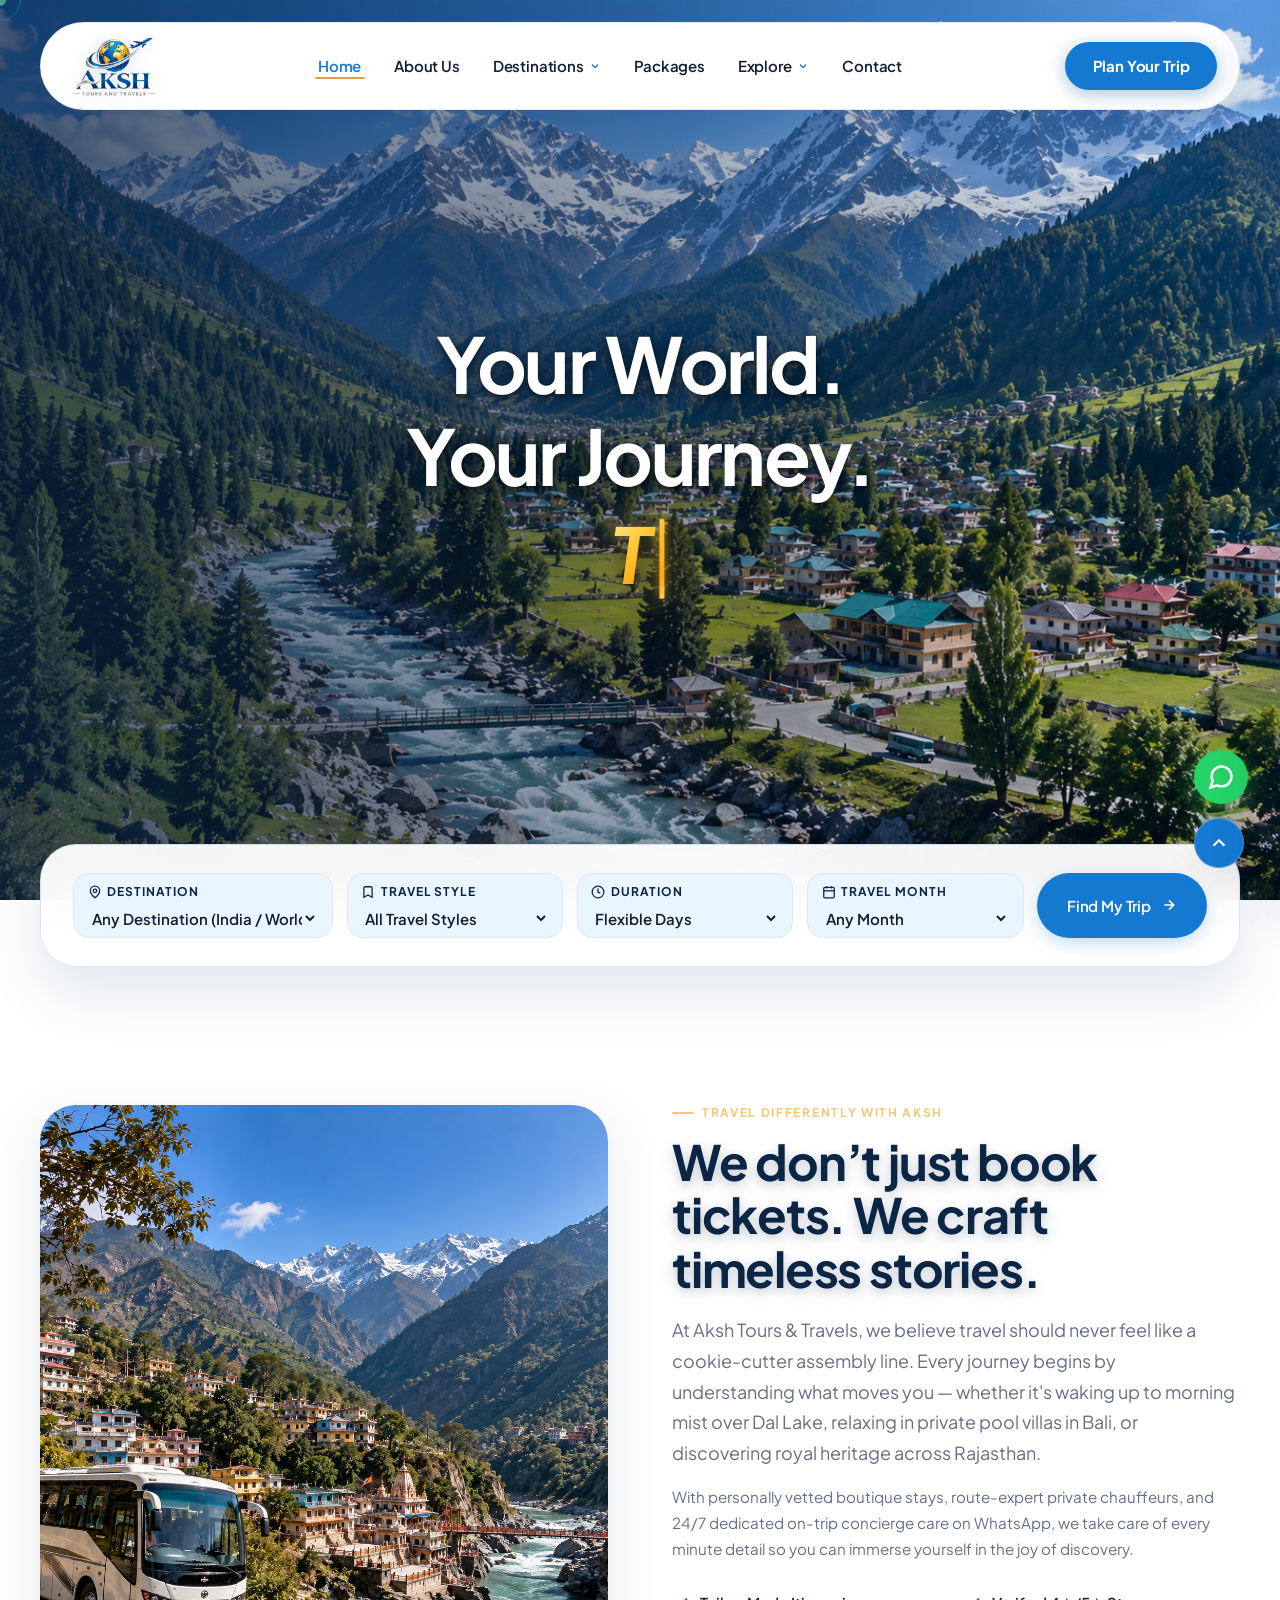
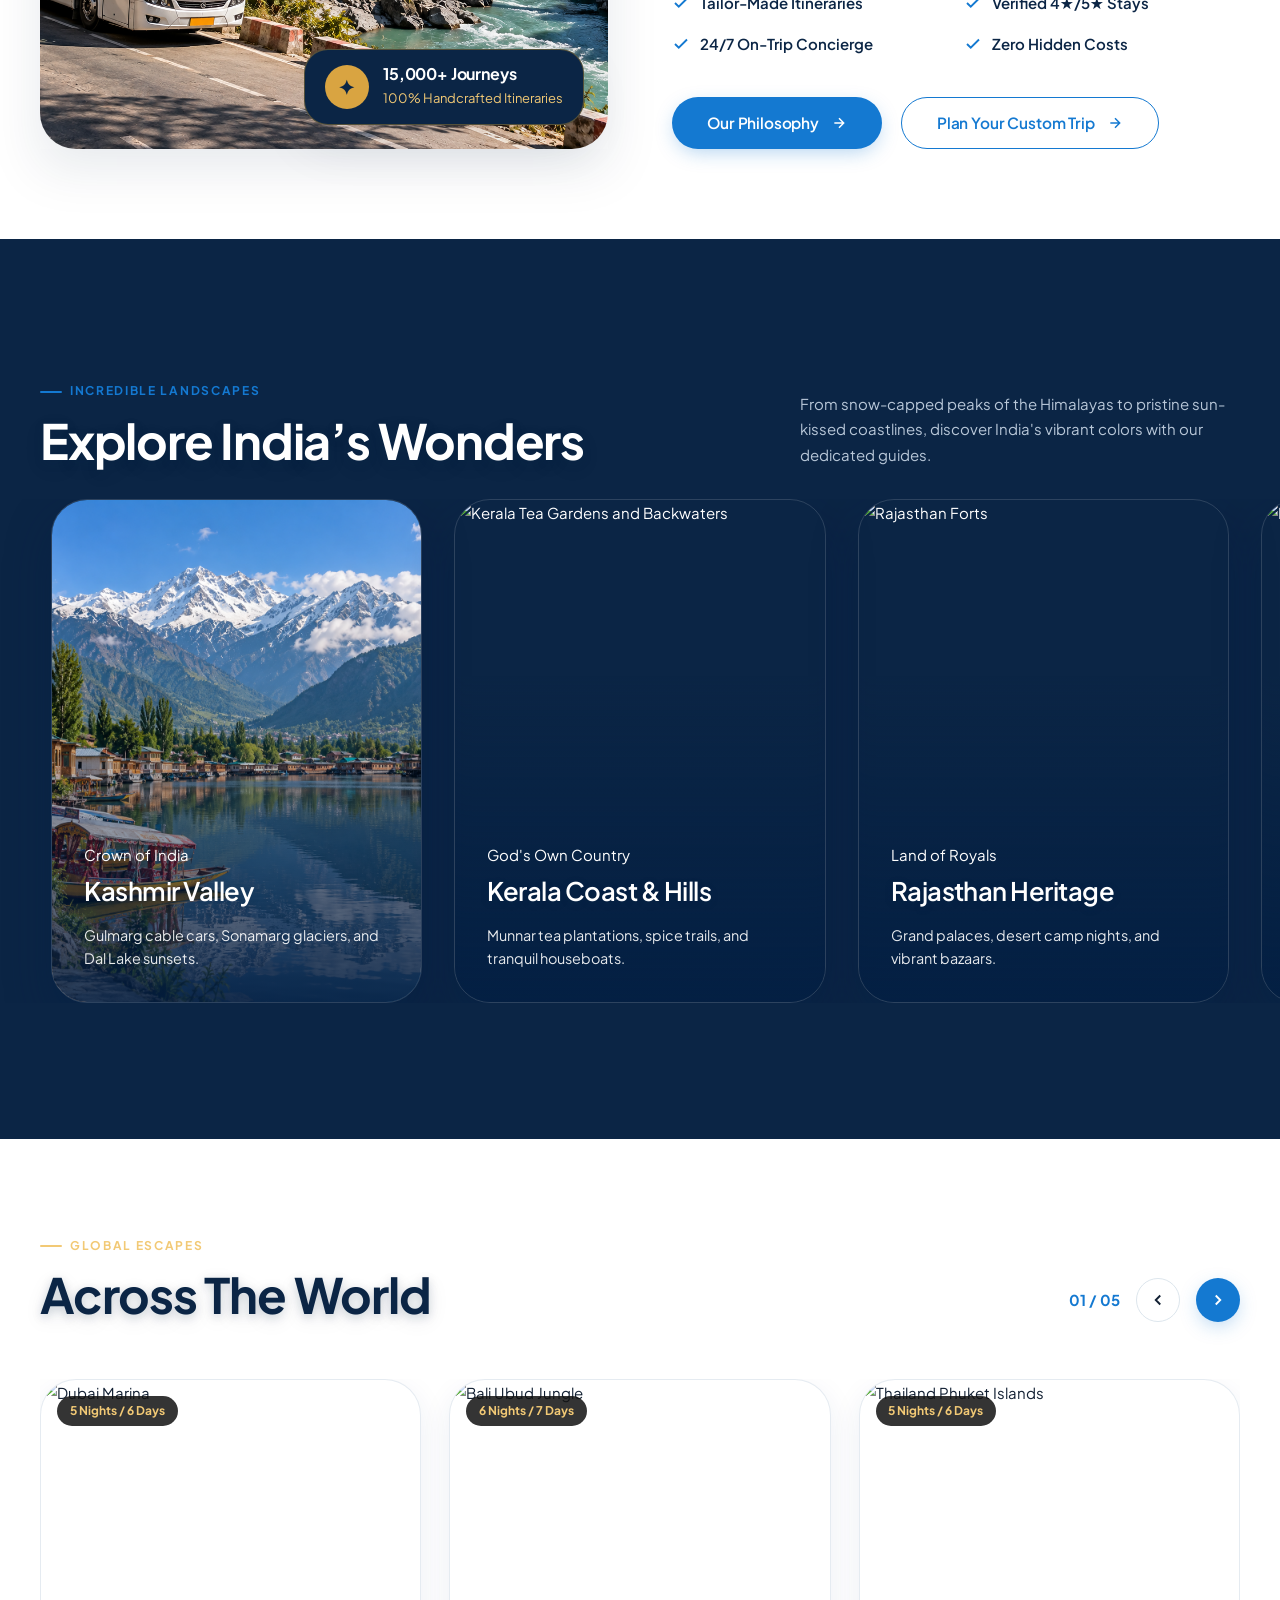
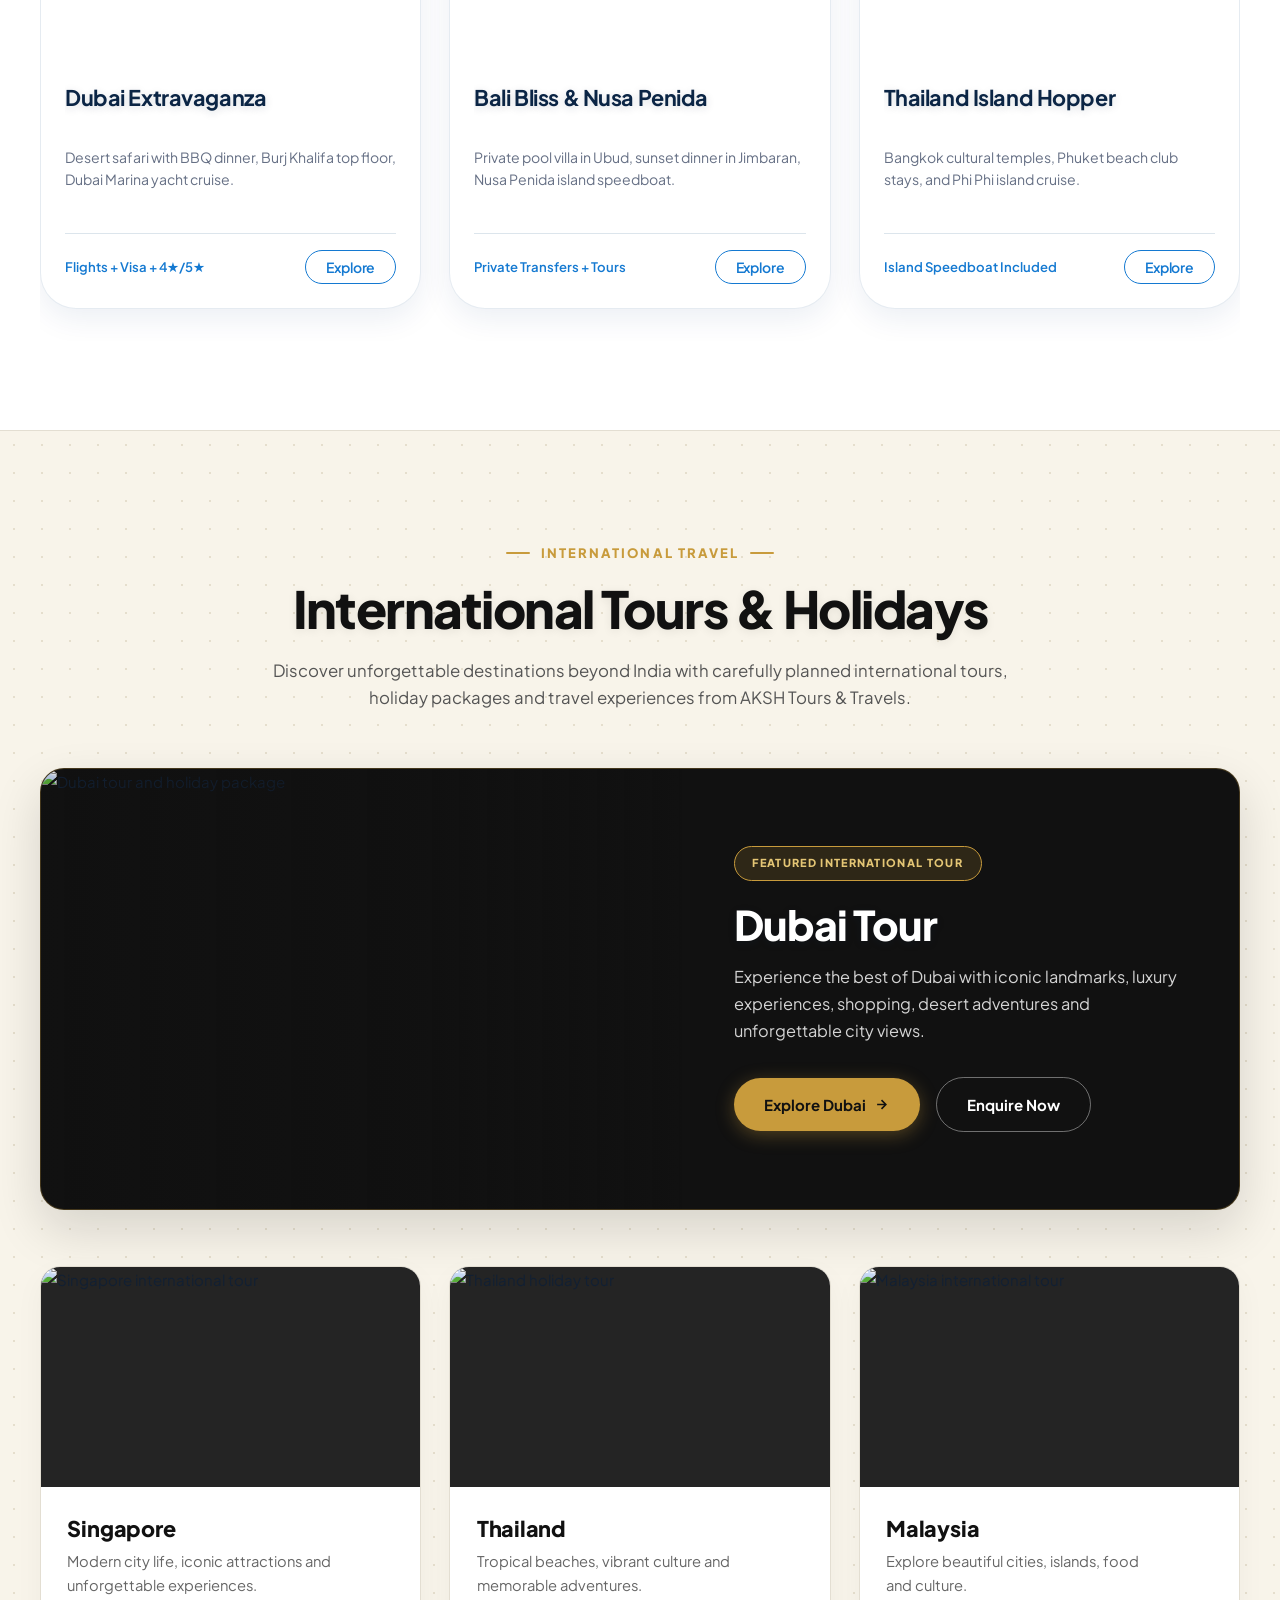
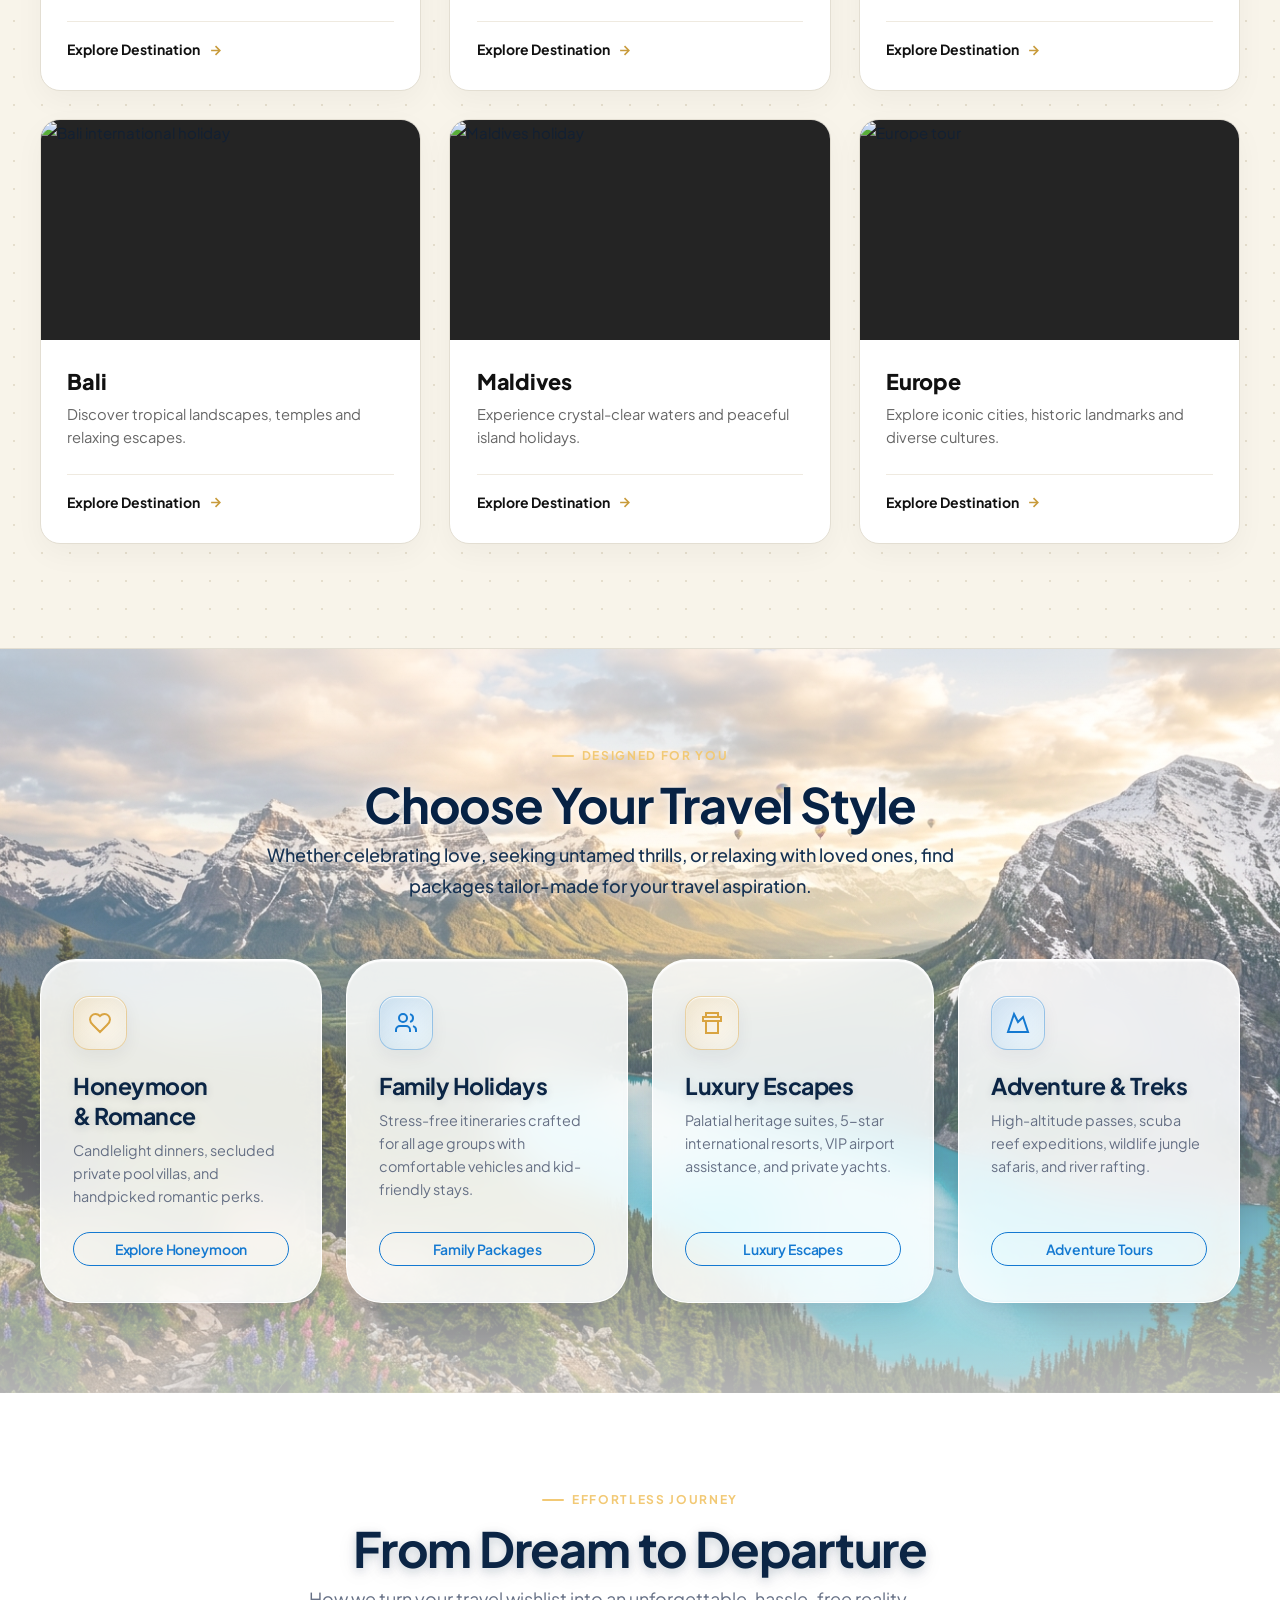
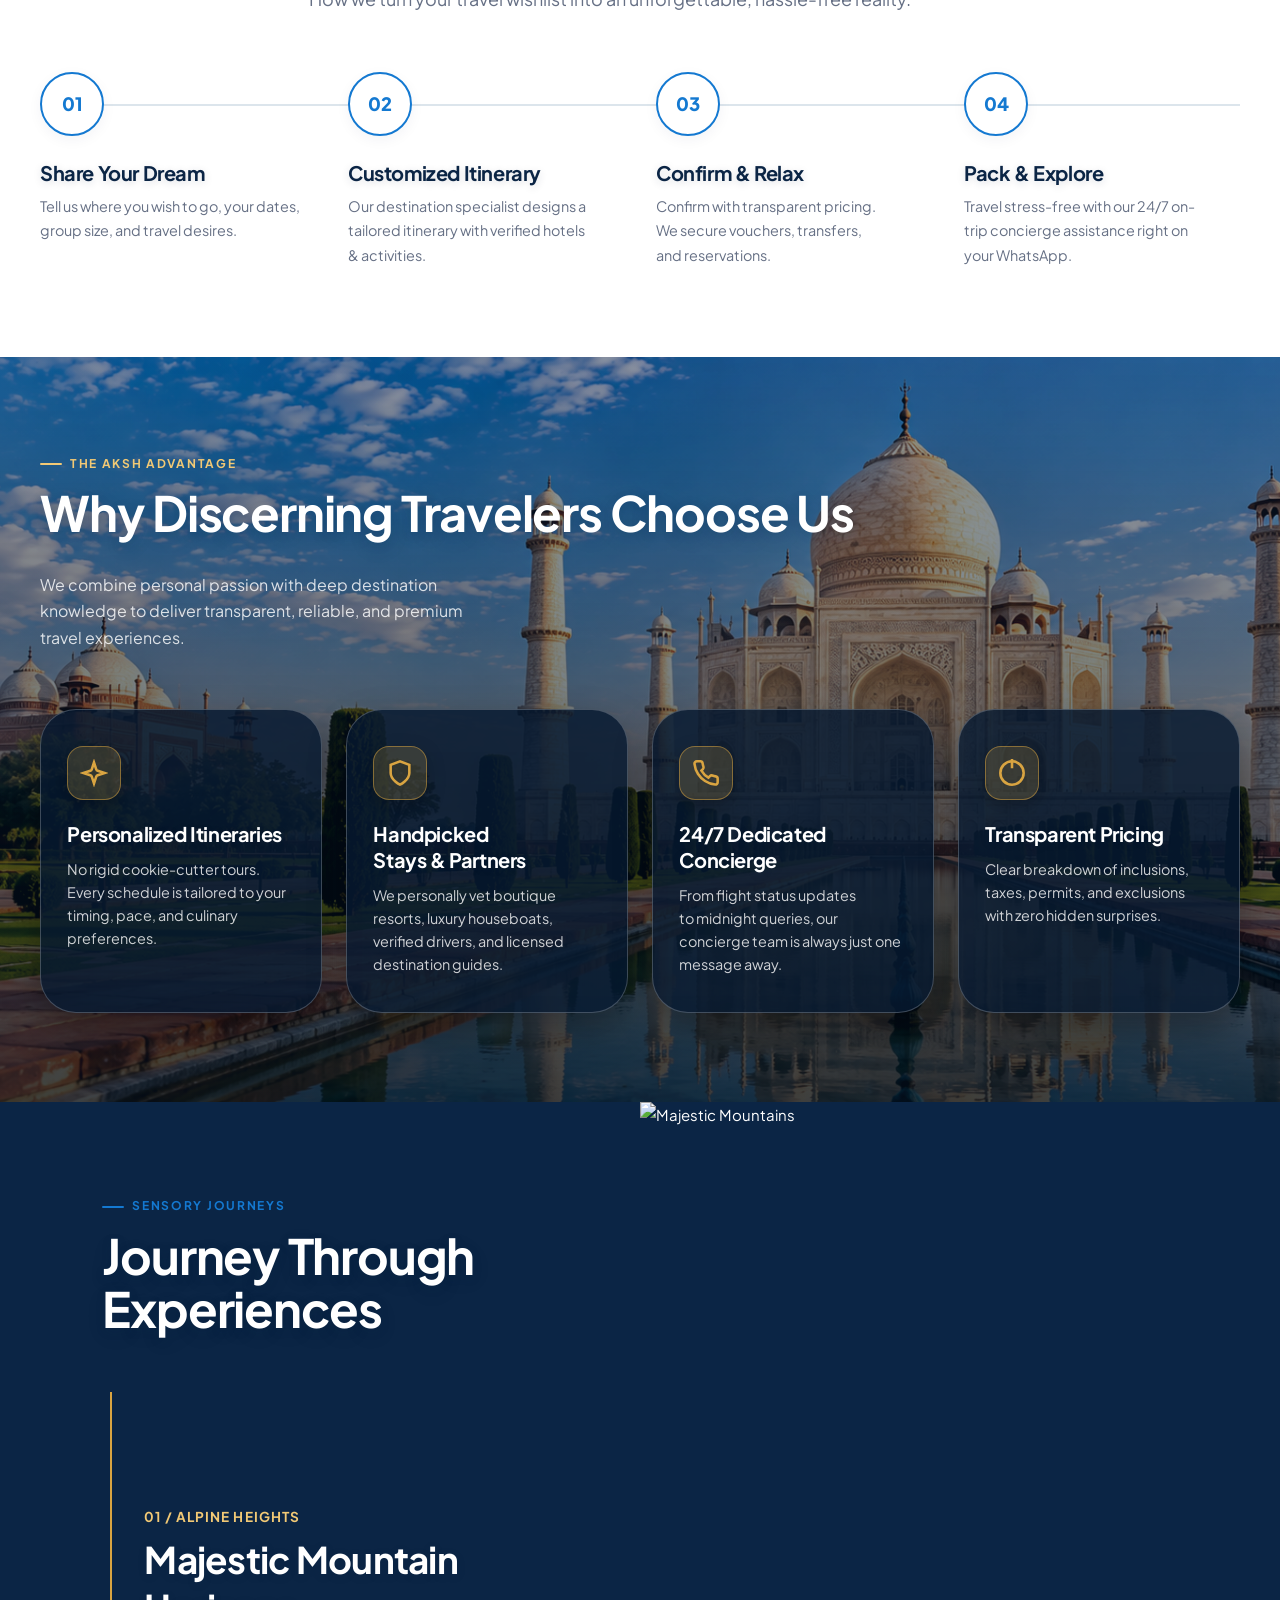
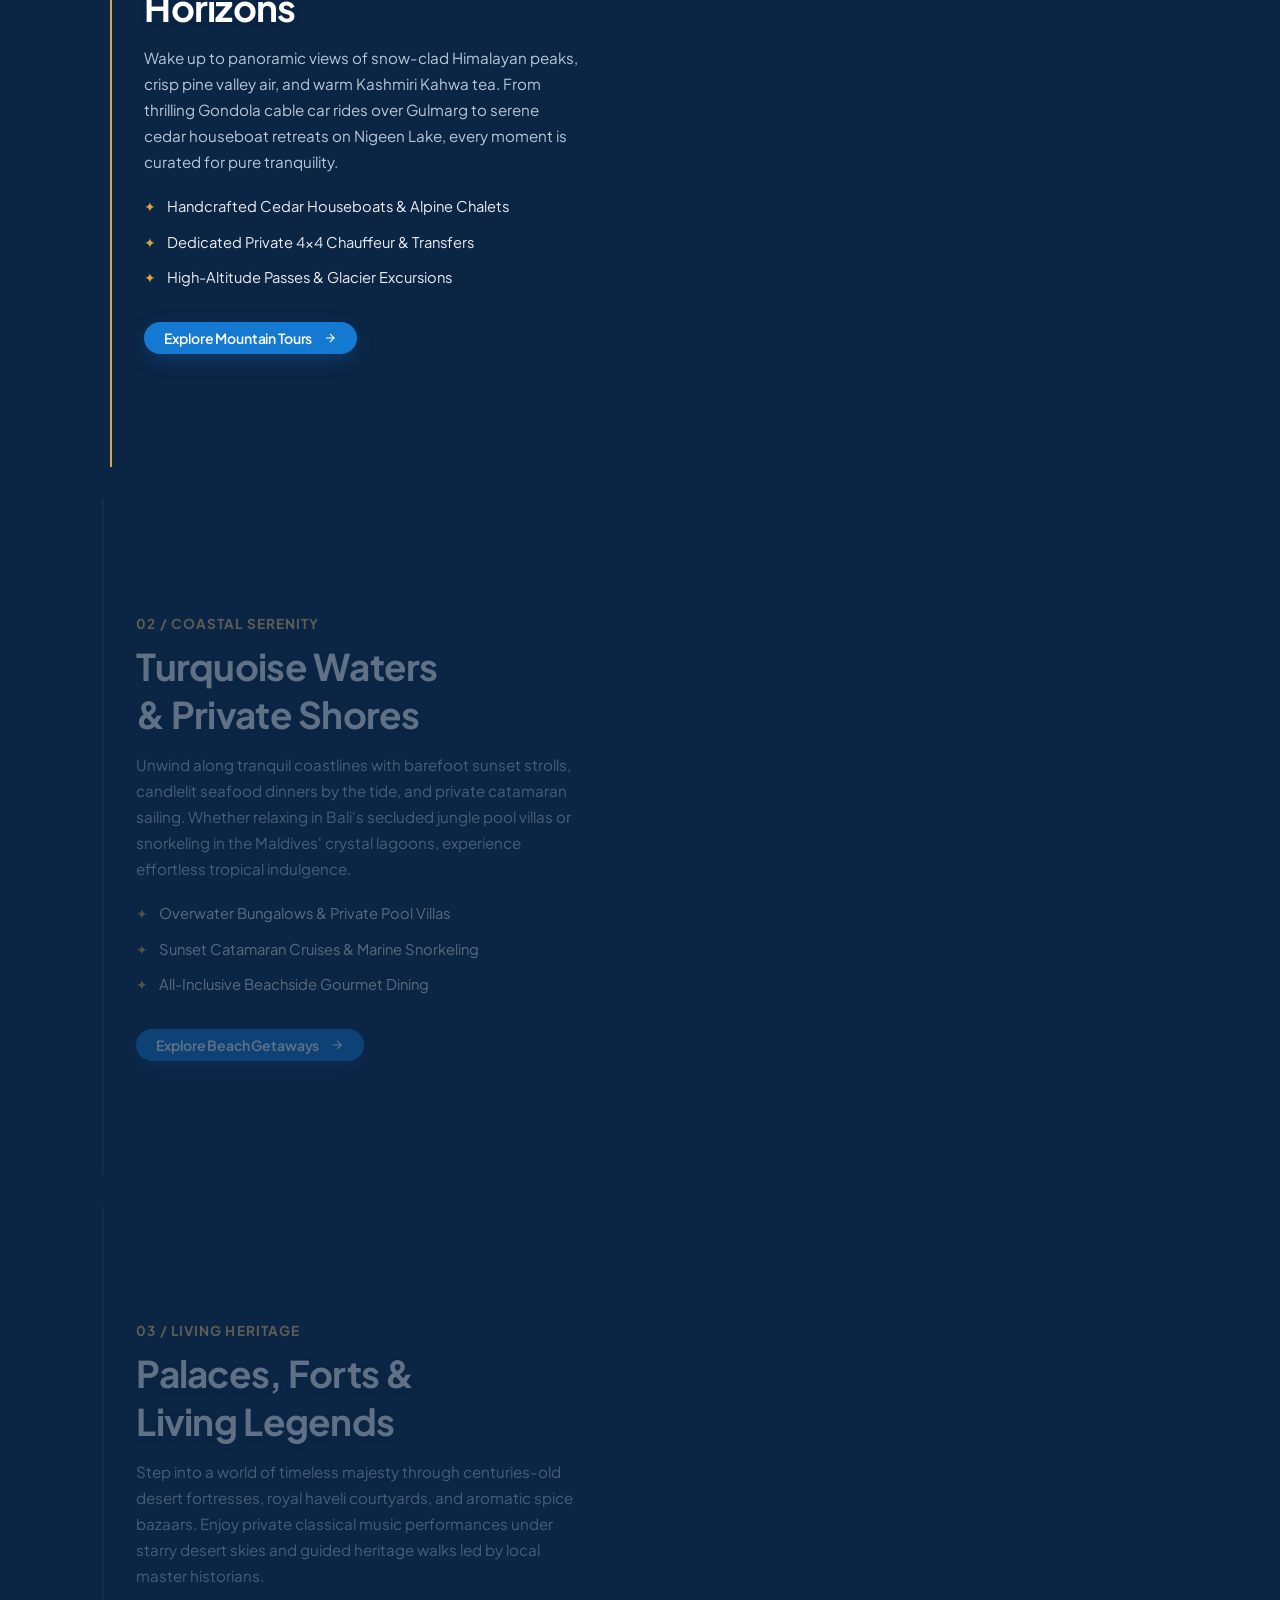
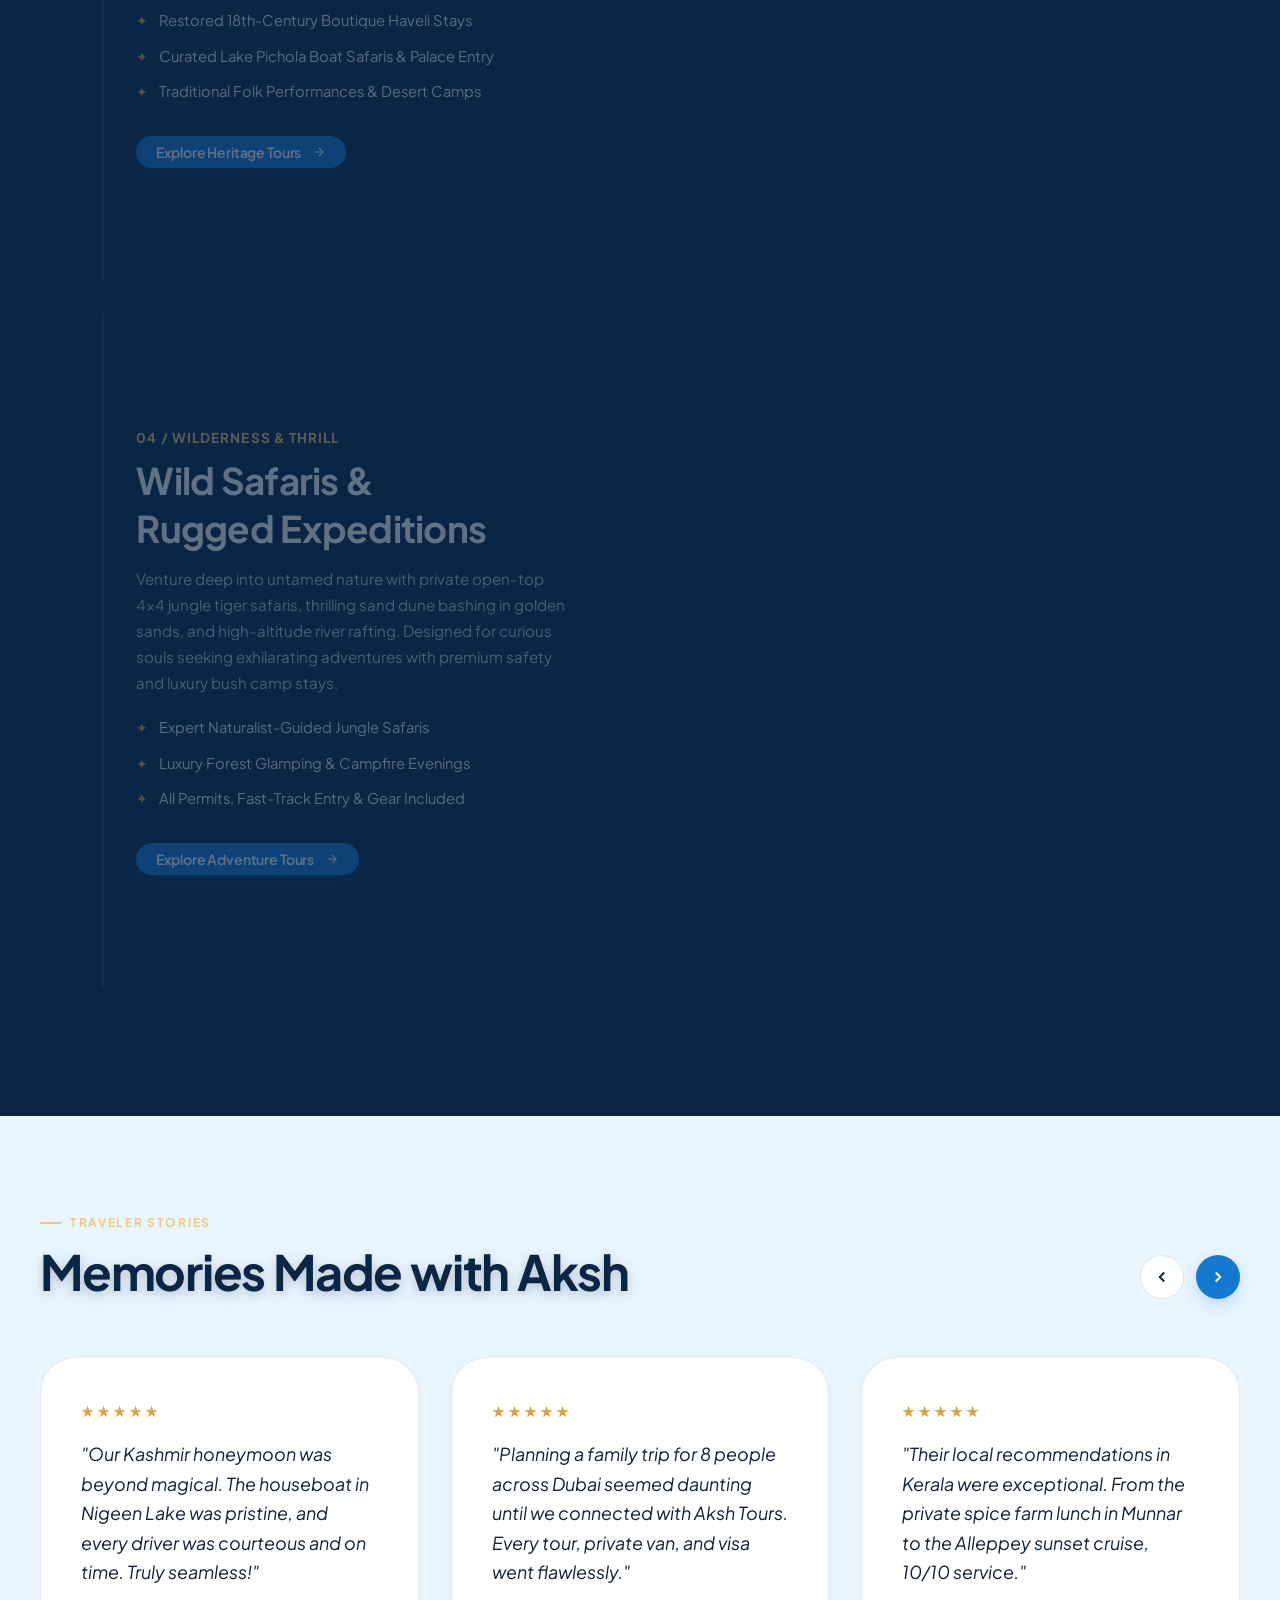
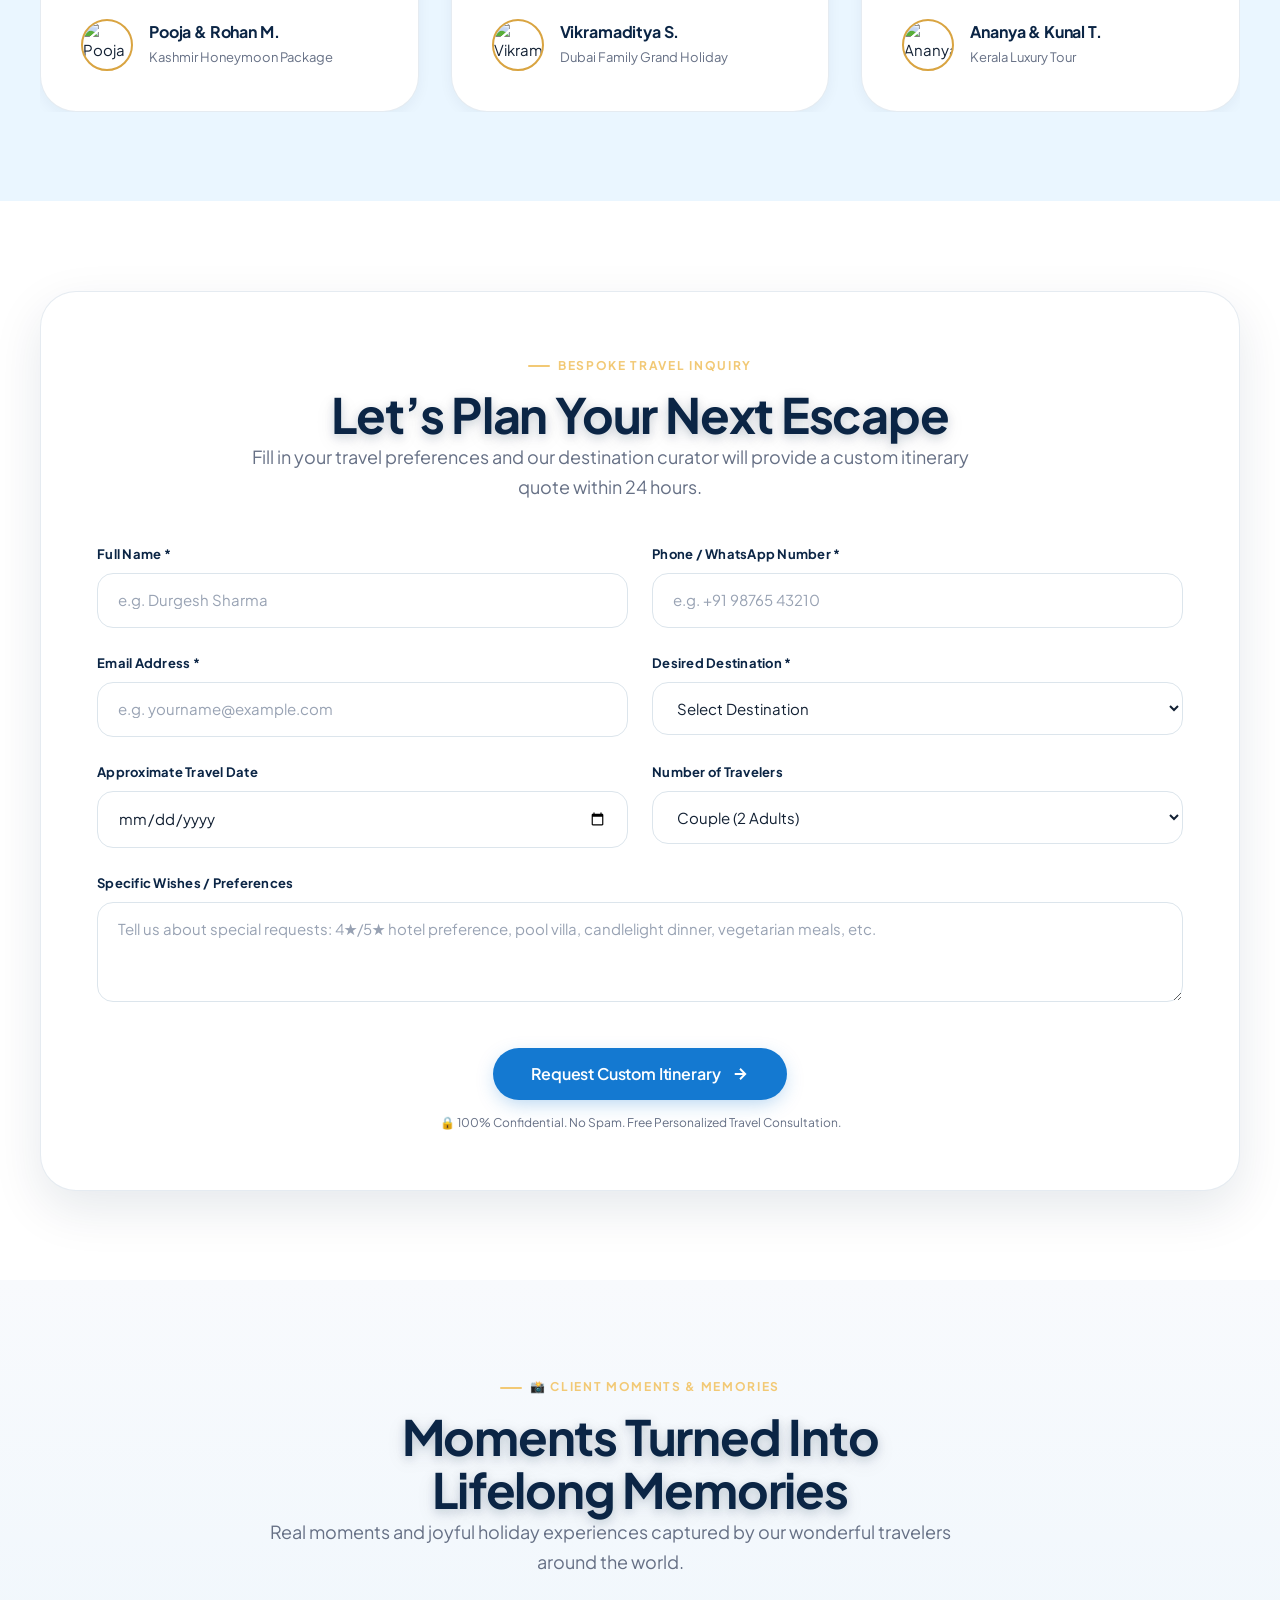
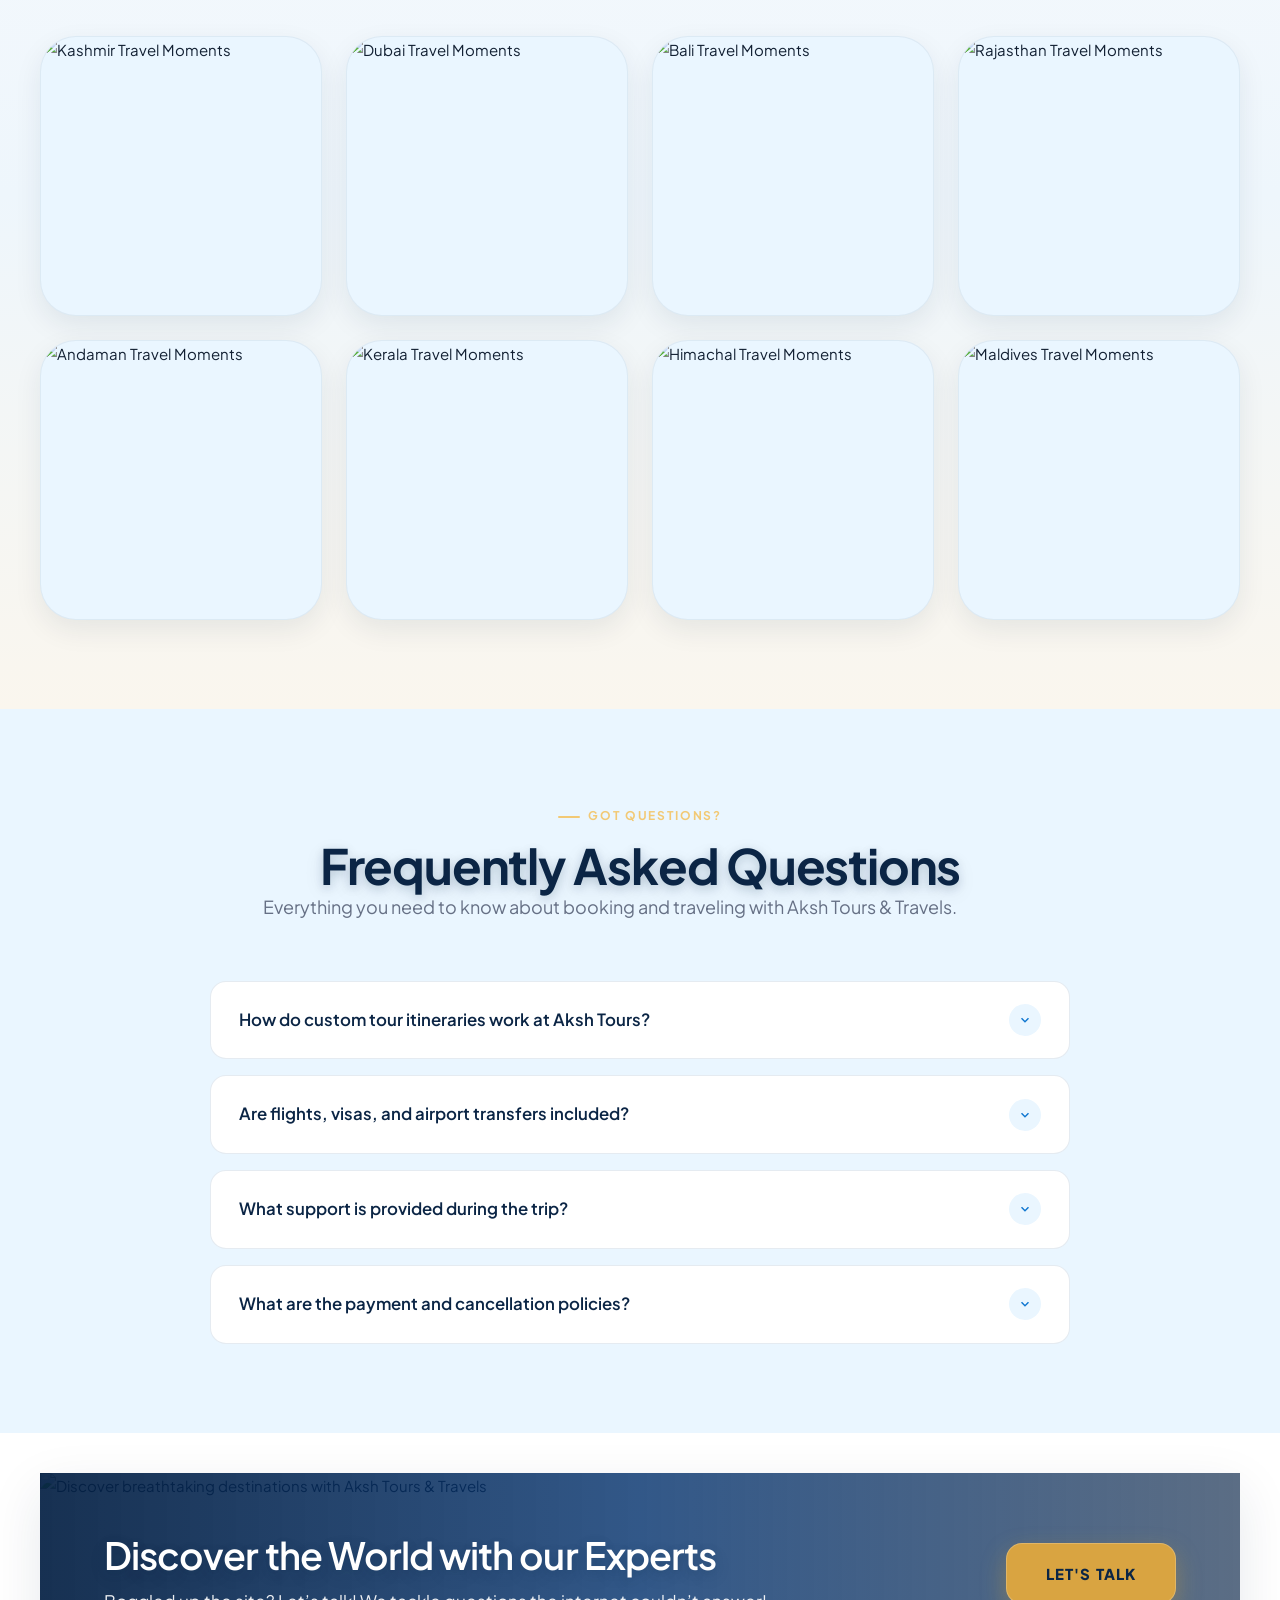
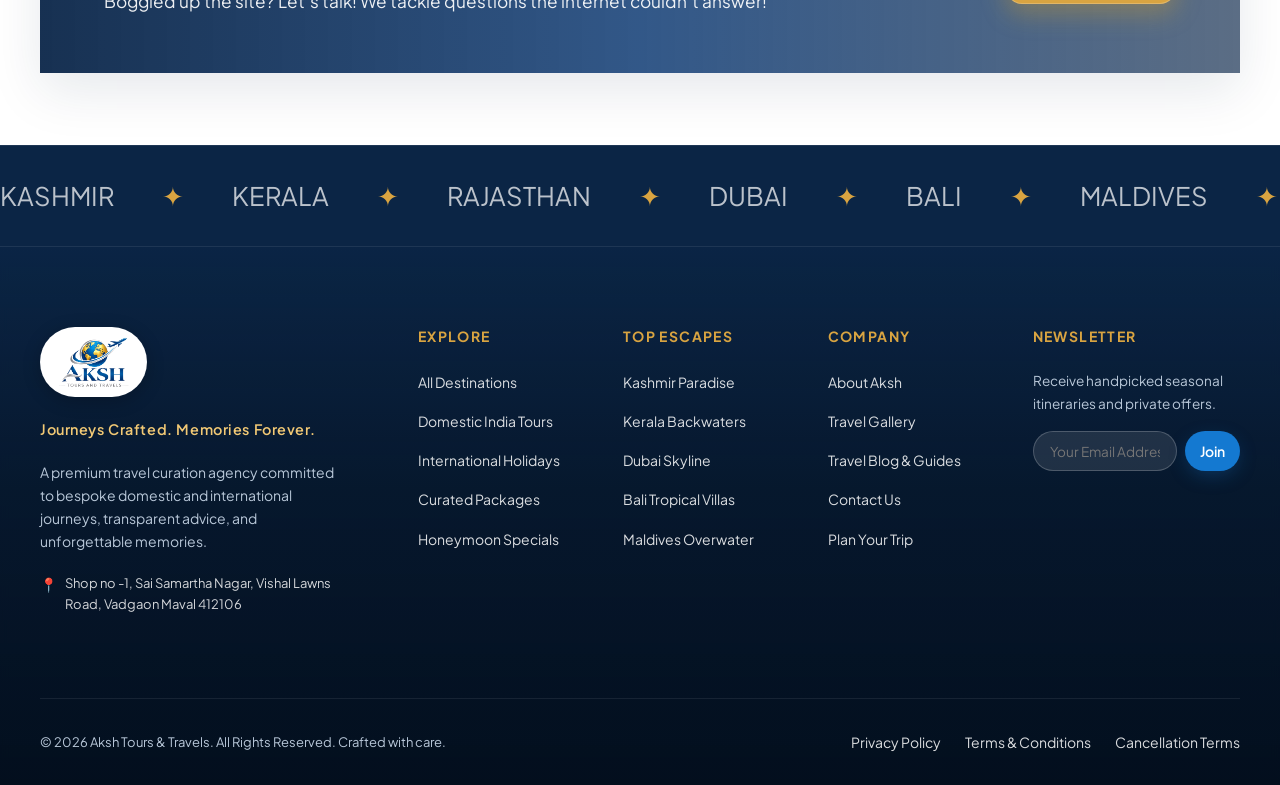
==== commit 24b47df8: "add core design system styles, responsive stylesheets, and update index HTML layout" ====
--- a/index.html
+++ b/index.html
@@ -506,8 +506,160 @@
       </div>
     </section>
 
+    <!-- 6.1 PREMIUM INTERNATIONAL TOURS & HOLIDAYS SHOWCASE -->
+    <section class="intl-showcase-section" id="international-tours">
+      <div class="container">
+        
+        <!-- Section Header -->
+        <div class="intl-showcase-header">
+          <span class="intl-gold-label">INTERNATIONAL TRAVEL</span>
+          <h2 class="intl-showcase-title">International Tours & Holidays</h2>
+          <p class="intl-showcase-subtitle">
+            Discover unforgettable destinations beyond India with carefully planned international tours, holiday packages and travel experiences from AKSH Tours & Travels.
+          </p>
+        </div>
+
+        <!-- HERO / FEATURED DUBAI TOUR CARD -->
+        <div class="intl-dubai-featured">
+          <div class="intl-dubai-media">
+            <img class="intl-dubai-img" src="https://images.unsplash.com/photo-1512453979798-5ea266f8880c?auto=format&fit=crop&w=1600&q=85" alt="Dubai tour and holiday package" loading="lazy">
+            <div class="intl-dubai-media-overlay"></div>
+          </div>
+          <div class="intl-dubai-content">
+            <span class="intl-dubai-badge">FEATURED INTERNATIONAL TOUR</span>
+            <h3 class="intl-dubai-title">Dubai Tour</h3>
+            <p class="intl-dubai-desc">
+              Experience the best of Dubai with iconic landmarks, luxury experiences, shopping, desert adventures and unforgettable city views.
+            </p>
+            <div class="intl-dubai-actions">
+              <a href="package-details.html?dest=dubai" class="btn-gold-solid">
+                <span>Explore Dubai</span>
+                <svg width="15" height="15" viewBox="0 0 24 24" fill="none" stroke="currentColor" stroke-width="2.5"><path d="M5 12h14M12 5l7 7-7 7"/></svg>
+              </a>
+              <a href="contact.html?tour=dubai" class="btn-gold-outline">
+                <span>Enquire Now</span>
+              </a>
+            </div>
+          </div>
+        </div>
+
+        <!-- OTHER INTERNATIONAL DESTINATIONS GRID -->
+        <div class="intl-destinations-grid">
+          
+          <!-- 1. Singapore -->
+          <div class="intl-dest-card">
+            <div class="intl-dest-img-wrap">
+              <img class="intl-dest-img" src="https://images.unsplash.com/photo-1525625293386-3f8f99389edd?auto=format&fit=crop&w=800&q=80" alt="Singapore international tour" loading="lazy">
+            </div>
+            <div class="intl-dest-content">
+              <h4 class="intl-dest-name">Singapore</h4>
+              <p class="intl-dest-desc">Modern city life, iconic attractions and unforgettable experiences.</p>
+              <div class="intl-dest-card-footer">
+                <a href="package-details.html?dest=singapore" class="intl-dest-link">
+                  <span>Explore Destination</span>
+                  <svg width="15" height="15" viewBox="0 0 24 24" fill="none" stroke="currentColor" stroke-width="2.5"><path d="M5 12h14M12 5l7 7-7 7"/></svg>
+                </a>
+              </div>
+            </div>
+          </div>
+
+          <!-- 2. Thailand -->
+          <div class="intl-dest-card">
+            <div class="intl-dest-img-wrap">
+              <img class="intl-dest-img" src="https://images.unsplash.com/photo-1552465011-b4e21bf6e79a?auto=format&fit=crop&w=800&q=80" alt="Thailand holiday tour" loading="lazy">
+            </div>
+            <div class="intl-dest-content">
+              <h4 class="intl-dest-name">Thailand</h4>
+              <p class="intl-dest-desc">Tropical beaches, vibrant culture and memorable adventures.</p>
+              <div class="intl-dest-card-footer">
+                <a href="package-details.html?dest=thailand" class="intl-dest-link">
+                  <span>Explore Destination</span>
+                  <svg width="15" height="15" viewBox="0 0 24 24" fill="none" stroke="currentColor" stroke-width="2.5"><path d="M5 12h14M12 5l7 7-7 7"/></svg>
+                </a>
+              </div>
+            </div>
+          </div>
+
+          <!-- 3. Malaysia -->
+          <div class="intl-dest-card">
+            <div class="intl-dest-img-wrap">
+              <img class="intl-dest-img" src="https://images.unsplash.com/photo-1596422846543-75c6fc197f07?auto=format&fit=crop&w=800&q=80" alt="Malaysia international tour" loading="lazy">
+            </div>
+            <div class="intl-dest-content">
+              <h4 class="intl-dest-name">Malaysia</h4>
+              <p class="intl-dest-desc">Explore beautiful cities, islands, food and culture.</p>
+              <div class="intl-dest-card-footer">
+                <a href="international.html" class="intl-dest-link">
+                  <span>Explore Destination</span>
+                  <svg width="15" height="15" viewBox="0 0 24 24" fill="none" stroke="currentColor" stroke-width="2.5"><path d="M5 12h14M12 5l7 7-7 7"/></svg>
+                </a>
+              </div>
+            </div>
+          </div>
+
+          <!-- 4. Bali -->
+          <div class="intl-dest-card">
+            <div class="intl-dest-img-wrap">
+              <img class="intl-dest-img" src="https://images.unsplash.com/photo-1537996194471-e657df975ab4?auto=format&fit=crop&w=800&q=80" alt="Bali international holiday" loading="lazy">
+            </div>
+            <div class="intl-dest-content">
+              <h4 class="intl-dest-name">Bali</h4>
+              <p class="intl-dest-desc">Discover tropical landscapes, temples and relaxing escapes.</p>
+              <div class="intl-dest-card-footer">
+                <a href="package-details.html?dest=bali" class="intl-dest-link">
+                  <span>Explore Destination</span>
+                  <svg width="15" height="15" viewBox="0 0 24 24" fill="none" stroke="currentColor" stroke-width="2.5"><path d="M5 12h14M12 5l7 7-7 7"/></svg>
+                </a>
+              </div>
+            </div>
+          </div>
+
+          <!-- 5. Maldives -->
+          <div class="intl-dest-card">
+            <div class="intl-dest-img-wrap">
+              <img class="intl-dest-img" src="https://images.unsplash.com/photo-1514282401047-d79a71a590e8?auto=format&fit=crop&w=800&q=80" alt="Maldives holiday" loading="lazy">
+            </div>
+            <div class="intl-dest-content">
+              <h4 class="intl-dest-name">Maldives</h4>
+              <p class="intl-dest-desc">Experience crystal-clear waters and peaceful island holidays.</p>
+              <div class="intl-dest-card-footer">
+                <a href="honeymoon.html" class="intl-dest-link">
+                  <span>Explore Destination</span>
+                  <svg width="15" height="15" viewBox="0 0 24 24" fill="none" stroke="currentColor" stroke-width="2.5"><path d="M5 12h14M12 5l7 7-7 7"/></svg>
+                </a>
+              </div>
+            </div>
+          </div>
+
+          <!-- 6. Europe -->
+          <div class="intl-dest-card">
+            <div class="intl-dest-img-wrap">
+              <img class="intl-dest-img" src="https://images.unsplash.com/photo-1499856871958-5b9627545d1a?auto=format&fit=crop&w=800&q=80" alt="Europe tour" loading="lazy">
+            </div>
+            <div class="intl-dest-content">
+              <h4 class="intl-dest-name">Europe</h4>
+              <p class="intl-dest-desc">Explore iconic cities, historic landmarks and diverse cultures.</p>
+              <div class="intl-dest-card-footer">
+                <a href="international.html" class="intl-dest-link">
+                  <span>Explore Destination</span>
+                  <svg width="15" height="15" viewBox="0 0 24 24" fill="none" stroke="currentColor" stroke-width="2.5"><path d="M5 12h14M12 5l7 7-7 7"/></svg>
+                </a>
+              </div>
+            </div>
+          </div>
+
+        </div>
+
+      </div>
+    </section>
+
     <!-- 7. TRAVEL EXPERIENCES BENTO GRID -->
     <section class="section-padding experiences-glass-section" id="experiences">
+      <div class="experiences-bg">
+        <img class="experiences-bg-img" src="assets/travel-style-bg.jpg" alt="Scenic Travel Experiences - Aksh Tours & Travels">
+      </div>
+      <div class="experiences-overlay"></div>
+
       <div class="container">
         <div class="section-header text-center">
           <span class="eyebrow eyebrow-dark">Designed for You</span>
@@ -928,7 +1080,64 @@
       </div>
     </section>
 
-    <!-- 14. FREQUENTLY ASKED QUESTIONS (FAQ) -->
+    <!-- 14. CLIENT MOMENTS & MEMORIES GALLERY SECTION -->
+    <section class="section-padding client-gallery-section" id="client-memories">
+      <div class="container">
+        <div class="section-header text-center">
+          <span class="eyebrow eyebrow-dark">📸 Client Moments &amp; Memories</span>
+          <h2 class="section-title">Moments Turned Into Lifelong Memories</h2>
+          <p class="lead-text">Real moments and joyful holiday experiences captured by our wonderful travelers around the world.</p>
+        </div>
+
+        <!-- Pure Image Gallery Grid -->
+        <div class="client-gallery-grid">
+
+          <!-- Image 1 -->
+          <div class="client-gallery-card" data-category="honeymoon mountains" data-lightbox-src="https://images.unsplash.com/photo-1598091383021-15ddea10925d?auto=format&fit=crop&w=1600&q=85" data-caption="Kashmir Dal Lake Sunset Shikara">
+            <img src="https://images.unsplash.com/photo-1598091383021-15ddea10925d?auto=format&fit=crop&w=800&q=80" alt="Kashmir Travel Moments" loading="lazy">
+          </div>
+
+          <!-- Image 2 -->
+          <div class="client-gallery-card" data-category="family international" data-lightbox-src="https://images.unsplash.com/photo-1512453979798-5ea266f8880c?auto=format&fit=crop&w=1600&q=85" data-caption="Dubai Skyline & Desert Safari">
+            <img src="https://images.unsplash.com/photo-1512453979798-5ea266f8880c?auto=format&fit=crop&w=800&q=80" alt="Dubai Travel Moments" loading="lazy">
+          </div>
+
+          <!-- Image 3 -->
+          <div class="client-gallery-card" data-category="honeymoon international" data-lightbox-src="https://images.unsplash.com/photo-1537996194471-e657df975ab4?auto=format&fit=crop&w=1600&q=85" data-caption="Bali Island & Temple Romance">
+            <img src="https://images.unsplash.com/photo-1537996194471-e657df975ab4?auto=format&fit=crop&w=800&q=80" alt="Bali Travel Moments" loading="lazy">
+          </div>
+
+          <!-- Image 4 -->
+          <div class="client-gallery-card" data-category="family heritage" data-lightbox-src="https://images.unsplash.com/photo-1599661046289-e31897846e41?auto=format&fit=crop&w=1600&q=85" data-caption="Rajasthan Royal Heritage Palace">
+            <img src="https://images.unsplash.com/photo-1599661046289-e31897846e41?auto=format&fit=crop&w=800&q=80" alt="Rajasthan Travel Moments" loading="lazy">
+          </div>
+
+          <!-- Image 5 -->
+          <div class="client-gallery-card" data-category="adventure" data-lightbox-src="https://images.unsplash.com/photo-1544551763-46a013bb70d5?auto=format&fit=crop&w=1600&q=85" data-caption="Andaman Scuba Diving & Turquoise Waters">
+            <img src="https://images.unsplash.com/photo-1544551763-46a013bb70d5?auto=format&fit=crop&w=800&q=80" alt="Andaman Travel Moments" loading="lazy">
+          </div>
+
+          <!-- Image 6 -->
+          <div class="client-gallery-card" data-category="family" data-lightbox-src="https://images.unsplash.com/photo-1602216056096-3b40cc0c9944?auto=format&fit=crop&w=1600&q=85" data-caption="Kerala Backwaters Houseboat Bliss">
+            <img src="https://images.unsplash.com/photo-1602216056096-3b40cc0c9944?auto=format&fit=crop&w=800&q=80" alt="Kerala Travel Moments" loading="lazy">
+          </div>
+
+          <!-- Image 7 -->
+          <div class="client-gallery-card" data-category="adventure mountains" data-lightbox-src="https://images.unsplash.com/photo-1506744038136-46273834b3fb?auto=format&fit=crop&w=1600&q=85" data-caption="Himachal Snow Mountains & Valleys">
+            <img src="https://images.unsplash.com/photo-1506744038136-46273834b3fb?auto=format&fit=crop&w=800&q=80" alt="Himachal Travel Moments" loading="lazy">
+          </div>
+
+          <!-- Image 8 -->
+          <div class="client-gallery-card" data-category="honeymoon international" data-lightbox-src="https://images.unsplash.com/photo-1514282401047-d79a71a590e8?auto=format&fit=crop&w=1600&q=85" data-caption="Maldives Overwater Luxury Villa">
+            <img src="https://images.unsplash.com/photo-1514282401047-d79a71a590e8?auto=format&fit=crop&w=800&q=80" alt="Maldives Travel Moments" loading="lazy">
+          </div>
+
+        </div>
+
+      </div>
+    </section>
+
+    <!-- 15. FREQUENTLY ASKED QUESTIONS (FAQ) -->
     <section class="section-padding bg-sand" id="faq">
       <div class="container">
         <div class="section-header text-center">
--- a/assets/css/style.css
+++ b/assets/css/style.css
@@ -328,11 +328,14 @@
   display: inline-block;
   margin-top: 0.35rem;
   font-style: italic;
-  font-weight: 600;
-  color: var(--color-gold-light);
-  background: var(--gradient-gold);
+  font-weight: 700;
+  color: #FFC837;
+  background: linear-gradient(135deg, #FFF1A8 0%, #FFC837 40%, #FF9900 80%, #FFE57F 100%);
   -webkit-background-clip: text;
   -webkit-text-fill-color: transparent;
+  background-clip: text;
+  text-shadow: none;
+  filter: drop-shadow(0 3px 12px rgba(0, 0, 0, 0.85)) drop-shadow(0 0 18px rgba(255, 200, 55, 0.5));
 }
 
 .hero-description {
@@ -1238,50 +1241,68 @@
 .experiences-glass-section {
   position: relative;
   overflow: hidden;
-  background: linear-gradient(180deg, #F6FAFD 0%, #EBF4FC 50%, #FAF6EE 100%);
-}
-
-.experiences-glass-section::before,
-.experiences-glass-section::after {
-  content: '';
+  background-color: #EBF4FC;
+}
+
+.experiences-bg {
   position: absolute;
-  border-radius: 50%;
-  pointer-events: none;
-  filter: blur(75px);
+  inset: 0;
   z-index: 0;
 }
 
-.experiences-glass-section::before {
-  top: 15%;
-  left: 3%;
-  width: 420px;
-  height: 420px;
-  background: radial-gradient(circle, rgba(66, 184, 245, 0.28) 0%, rgba(20, 121, 209, 0.08) 60%, transparent 80%);
-}
-
-.experiences-glass-section::after {
-  bottom: 12%;
-  right: 4%;
-  width: 460px;
-  height: 460px;
-  background: radial-gradient(circle, rgba(217, 164, 65, 0.22) 0%, rgba(242, 201, 117, 0.06) 60%, transparent 80%);
+.experiences-bg-img {
+  width: 100%;
+  height: 100%;
+  object-fit: cover;
+  object-position: center 35%;
+  filter: brightness(0.98) contrast(1.05) saturate(1.1);
+  transform: scale(1.0);
+  transition: transform 6s cubic-bezier(0.25, 1, 0.5, 1);
+}
+
+.experiences-glass-section:hover .experiences-bg-img {
+  transform: scale(1.03);
+}
+
+.experiences-overlay {
+  position: absolute;
+  inset: 0;
+  background: linear-gradient(
+    180deg,
+    rgba(255, 255, 255, 0.65) 0%,
+    rgba(255, 255, 255, 0.30) 35%,
+    rgba(240, 246, 252, 0.35) 65%,
+    rgba(255, 255, 255, 0.70) 100%
+  );
+  z-index: 1;
 }
 
 .experiences-glass-section .container {
   position: relative;
-  z-index: 1;
+  z-index: 2;
+}
+
+.experiences-glass-section .section-title {
+  color: #072244;
+  text-shadow: 0 2px 16px rgba(255, 255, 255, 0.95), 0 1px 4px rgba(255, 255, 255, 0.85);
+}
+
+.experiences-glass-section .lead-text {
+  color: #163252;
+  font-weight: 500;
+  text-shadow: 0 1px 12px rgba(255, 255, 255, 0.95);
 }
 
 .travel-style-glass-card {
-  background: linear-gradient(145deg, rgba(255, 255, 255, 0.75) 0%, rgba(255, 255, 255, 0.45) 100%);
-  backdrop-filter: blur(24px) saturate(190%);
-  -webkit-backdrop-filter: blur(24px) saturate(190%);
-  border: 1.5px solid rgba(255, 255, 255, 0.90);
+  background: rgba(255, 255, 255, 0.86);
+  backdrop-filter: blur(20px) saturate(190%);
+  -webkit-backdrop-filter: blur(20px) saturate(190%);
+  border: 1.5px solid rgba(255, 255, 255, 0.95);
   border-radius: var(--radius-xl);
   padding: 2.25rem 2rem;
   box-shadow: 
-    0 20px 40px -12px rgba(11, 37, 69, 0.08),
-    0 4px 14px rgba(11, 37, 69, 0.03),
+    0 20px 45px -12px rgba(11, 37, 69, 0.14),
+    0 4px 16px rgba(11, 37, 69, 0.05),
     inset 0 1.5px 1.5px 0 rgba(255, 255, 255, 1),
     inset 0 -1px 2px 0 rgba(20, 121, 209, 0.04);
   transition: all 0.4s cubic-bezier(0.16, 1, 0.3, 1);
@@ -1306,11 +1327,11 @@
 
 .travel-style-glass-card:hover {
   transform: translateY(-8px);
-  background: linear-gradient(145deg, rgba(255, 255, 255, 0.92) 0%, rgba(255, 255, 255, 0.65) 100%);
-  border-color: rgba(20, 121, 209, 0.35);
+  background: rgba(255, 255, 255, 0.96);
+  border-color: rgba(20, 121, 209, 0.45);
   box-shadow: 
-    0 28px 56px -12px rgba(11, 37, 69, 0.16),
-    0 0 28px rgba(20, 121, 209, 0.10),
+    0 30px 60px -12px rgba(11, 37, 69, 0.22),
+    0 0 28px rgba(20, 121, 209, 0.15),
     inset 0 2px 2px 0 rgba(255, 255, 255, 1);
 }
 
@@ -1435,6 +1456,389 @@
 }
 
 /* ==========================================================================
+   PREMIUM INTERNATIONAL TOURS & HOLIDAYS SHOWCASE SECTION
+   ========================================================================== */
+.intl-showcase-section {
+  background-color: #F8F4EA;
+  background-image: radial-gradient(#E5DECD 1px, transparent 1px);
+  background-size: 28px 28px;
+  padding: 6.5rem 0;
+  position: relative;
+  overflow: hidden;
+  border-top: 1px solid #E3DED2;
+  border-bottom: 1px solid #E3DED2;
+}
+
+.intl-showcase-header {
+  text-align: center;
+  max-width: 780px;
+  margin: 0 auto 3.5rem auto;
+}
+
+.intl-gold-label {
+  display: inline-flex;
+  align-items: center;
+  gap: 0.65rem;
+  font-family: var(--font-primary);
+  font-size: 13px;
+  font-weight: 800;
+  letter-spacing: 0.16em;
+  text-transform: uppercase;
+  color: #C89B3C;
+  margin-bottom: 0.85rem;
+}
+
+.intl-gold-label::before,
+.intl-gold-label::after {
+  content: '';
+  display: inline-block;
+  width: 24px;
+  height: 2px;
+  background-color: #C89B3C;
+  border-radius: 2px;
+}
+
+.intl-showcase-title {
+  font-family: var(--font-display);
+  font-size: clamp(2.2rem, 4vw, 3.2rem);
+  font-weight: 800;
+  color: #111111;
+  line-height: 1.18;
+  letter-spacing: -0.03em;
+  margin-bottom: 1.15rem;
+  text-shadow: 0 2px 10px rgba(17, 17, 17, 0.08);
+}
+
+.intl-showcase-subtitle {
+  font-family: var(--font-primary);
+  font-size: 1.05rem;
+  color: #555555;
+  line-height: 1.65;
+  margin: 0 auto;
+}
+
+/* --------------------------------------------------------------------------
+   FEATURED DUBAI TOUR HERO CARD
+   -------------------------------------------------------------------------- */
+.intl-dubai-featured {
+  background: #111111;
+  border-radius: 24px;
+  overflow: hidden;
+  margin-bottom: 3.5rem;
+  box-shadow: 0 20px 50px rgba(17, 17, 17, 0.14);
+  display: grid;
+  grid-template-columns: 1.15fr 1fr;
+  align-items: center;
+  position: relative;
+  border: 1px solid rgba(200, 155, 60, 0.28);
+  transition: transform 0.45s cubic-bezier(0.16, 1, 0.3, 1), box-shadow 0.45s ease, border-color 0.45s ease;
+}
+
+.intl-dubai-featured:hover {
+  transform: translateY(-6px);
+  border-color: #C89B3C;
+  box-shadow: 0 30px 65px rgba(17, 17, 17, 0.22), 0 0 35px rgba(200, 155, 60, 0.18);
+}
+
+.intl-dubai-media {
+  position: relative;
+  height: 100%;
+  min-height: 440px;
+  overflow: hidden;
+}
+
+.intl-dubai-img {
+  width: 100%;
+  height: 100%;
+  object-fit: cover;
+  transition: transform 0.8s cubic-bezier(0.16, 1, 0.3, 1);
+}
+
+.intl-dubai-featured:hover .intl-dubai-img {
+  transform: scale(1.05);
+}
+
+.intl-dubai-media-overlay {
+  position: absolute;
+  inset: 0;
+  background: linear-gradient(
+    90deg, 
+    rgba(17, 17, 17, 0.1) 0%, 
+    rgba(17, 17, 17, 0.4) 60%, 
+    rgba(17, 17, 17, 0.95) 100%
+  );
+  z-index: 1;
+}
+
+.intl-dubai-content {
+  padding: 3.5rem 3.25rem;
+  position: relative;
+  z-index: 2;
+  color: #FFFFFF;
+  display: flex;
+  flex-direction: column;
+  justify-content: center;
+}
+
+.intl-dubai-badge {
+  display: inline-flex;
+  align-items: center;
+  gap: 0.5rem;
+  background: rgba(200, 155, 60, 0.16);
+  border: 1px solid #C89B3C;
+  color: #E4C675;
+  font-family: var(--font-primary);
+  font-size: 11px;
+  font-weight: 800;
+  letter-spacing: 0.12em;
+  text-transform: uppercase;
+  padding: 0.45rem 1.1rem;
+  border-radius: var(--radius-pill);
+  width: fit-content;
+  margin-bottom: 1.25rem;
+}
+
+.intl-dubai-title {
+  font-family: var(--font-display);
+  font-size: clamp(2rem, 3.2vw, 2.75rem);
+  font-weight: 800;
+  color: #FFFFFF;
+  line-height: 1.15;
+  letter-spacing: -0.025em;
+  margin-bottom: 1rem;
+}
+
+.intl-dubai-desc {
+  font-family: var(--font-primary);
+  font-size: 1.02rem;
+  color: rgba(255, 255, 255, 0.82);
+  line-height: 1.65;
+  margin-bottom: 2rem;
+  max-width: 460px;
+}
+
+.intl-dubai-actions {
+  display: flex;
+  align-items: center;
+  flex-wrap: wrap;
+  gap: 1rem;
+}
+
+.btn-gold-solid {
+  background: #C89B3C;
+  color: #111111;
+  font-family: var(--font-primary);
+  font-size: 15px;
+  font-weight: 700;
+  padding: 0.85rem 1.9rem;
+  border-radius: var(--radius-pill);
+  display: inline-flex;
+  align-items: center;
+  justify-content: center;
+  gap: 0.5rem;
+  text-decoration: none;
+  transition: all 0.35s ease;
+  box-shadow: 0 4px 18px rgba(200, 155, 60, 0.35);
+}
+
+.btn-gold-solid:hover {
+  background: #E4C675;
+  color: #111111;
+  transform: translateY(-2px);
+  box-shadow: 0 8px 24px rgba(200, 155, 60, 0.45);
+}
+
+.btn-gold-outline {
+  background: transparent;
+  color: #FFFFFF;
+  font-family: var(--font-primary);
+  font-size: 15px;
+  font-weight: 700;
+  padding: 0.85rem 1.9rem;
+  border-radius: var(--radius-pill);
+  border: 1.5px solid rgba(255, 255, 255, 0.4);
+  display: inline-flex;
+  align-items: center;
+  justify-content: center;
+  gap: 0.5rem;
+  text-decoration: none;
+  transition: all 0.35s ease;
+}
+
+.btn-gold-outline:hover {
+  background: rgba(255, 255, 255, 0.12);
+  border-color: #C89B3C;
+  color: #E4C675;
+  transform: translateY(-2px);
+}
+
+/* --------------------------------------------------------------------------
+   OTHER INTERNATIONAL DESTINATIONS GRID
+   -------------------------------------------------------------------------- */
+.intl-destinations-grid {
+  display: grid;
+  grid-template-columns: repeat(3, 1fr);
+  gap: 1.75rem;
+}
+
+.intl-dest-card {
+  background: #FFFFFF;
+  border: 1px solid #E3DED2;
+  border-radius: 20px;
+  overflow: hidden;
+  box-shadow: 0 10px 30px rgba(17, 17, 17, 0.04);
+  transition: all 0.4s cubic-bezier(0.16, 1, 0.3, 1);
+  display: flex;
+  flex-direction: column;
+  position: relative;
+}
+
+.intl-dest-card:hover {
+  transform: translateY(-6px);
+  border-color: #C89B3C;
+  box-shadow: 0 20px 45px rgba(200, 155, 60, 0.14), 0 4px 12px rgba(17, 17, 17, 0.06);
+}
+
+.intl-dest-img-wrap {
+  height: 220px;
+  position: relative;
+  overflow: hidden;
+  background: #242424;
+}
+
+.intl-dest-img {
+  width: 100%;
+  height: 100%;
+  object-fit: cover;
+  transition: transform 0.6s cubic-bezier(0.16, 1, 0.3, 1);
+}
+
+.intl-dest-card:hover .intl-dest-img {
+  transform: scale(1.05);
+}
+
+.intl-dest-content {
+  padding: 1.75rem 1.65rem;
+  display: flex;
+  flex-direction: column;
+  flex: 1 1 auto;
+}
+
+.intl-dest-name {
+  font-family: var(--font-display);
+  font-size: 1.35rem;
+  font-weight: 800;
+  color: #111111;
+  line-height: 1.25;
+  margin-bottom: 0.5rem;
+  transition: color 0.3s ease;
+}
+
+.intl-dest-card:hover .intl-dest-name {
+  color: #C89B3C;
+}
+
+.intl-dest-desc {
+  font-family: var(--font-primary);
+  font-size: 0.92rem;
+  color: #666666;
+  line-height: 1.6;
+  margin-bottom: 1.5rem;
+  flex-grow: 1;
+}
+
+.intl-dest-card-footer {
+  border-top: 1px solid #EFEAE0;
+  padding-top: 1rem;
+  margin-top: auto;
+  display: flex;
+  align-items: center;
+  justify-content: space-between;
+}
+
+.intl-dest-link {
+  font-family: var(--font-primary);
+  font-size: 14px;
+  font-weight: 700;
+  color: #111111;
+  text-decoration: none;
+  display: inline-flex;
+  align-items: center;
+  gap: 0.45rem;
+  transition: color 0.3s ease, transform 0.3s ease;
+}
+
+.intl-dest-link svg {
+  color: #C89B3C;
+  transition: transform 0.3s ease;
+}
+
+.intl-dest-card:hover .intl-dest-link {
+  color: #C89B3C;
+}
+
+.intl-dest-card:hover .intl-dest-link svg {
+  transform: translateX(4px);
+}
+
+/* --------------------------------------------------------------------------
+   RESPONSIVE STYLES
+   -------------------------------------------------------------------------- */
+@media (max-width: 1024px) {
+  .intl-dubai-featured {
+    grid-template-columns: 1fr;
+  }
+  
+  .intl-dubai-media {
+    min-height: 320px;
+    height: 320px;
+  }
+  
+  .intl-dubai-media-overlay {
+    background: linear-gradient(
+      180deg, 
+      rgba(17, 17, 17, 0.1) 0%, 
+      rgba(17, 17, 17, 0.7) 60%, 
+      rgba(17, 17, 17, 0.98) 100%
+    );
+  }
+  
+  .intl-dubai-content {
+    padding: 2.5rem 2rem;
+  }
+  
+  .intl-destinations-grid {
+    grid-template-columns: repeat(2, 1fr);
+  }
+}
+
+@media (max-width: 680px) {
+  .intl-showcase-section {
+    padding: 4.5rem 0;
+  }
+  
+  .intl-dubai-content {
+    padding: 2rem 1.5rem;
+  }
+  
+  .intl-dubai-actions {
+    flex-direction: column;
+    align-items: stretch;
+    width: 100%;
+  }
+  
+  .intl-dubai-actions a {
+    width: 100%;
+    text-align: center;
+  }
+  
+  .intl-destinations-grid {
+    grid-template-columns: 1fr;
+    gap: 1.25rem;
+  }
+}
+
+/* ==========================================================================
    WHY US (AKSH ADVANTAGE) GLASSO-MORPHIC DARK SECTION WITH BG IMAGE
    ========================================================================== */
 .why-us-section {
@@ -1769,7 +2173,8 @@
   display: inline-block;
   font-style: normal;
   font-weight: 300;
-  color: var(--color-gold-light);
+  color: #FFC837;
+  text-shadow: 0 0 10px rgba(255, 200, 55, 0.7);
   animation: cursorBlink 0.85s infinite ease-in-out;
   margin-left: 2px;
   opacity: 1;
@@ -3152,5 +3557,50 @@
   border-radius: 0 var(--radius-md) var(--radius-md) 0;
 }
 
-
-
+/* ==========================================================================
+   22. CLIENT MOMENTS & MEMORIES GALLERY SECTION (PURE IMAGE GALLERY)
+   ========================================================================== */
+.client-gallery-section {
+  position: relative;
+  background: linear-gradient(180deg, #F8FAFD 0%, #EEF6FC 50%, #FAF6EE 100%);
+  overflow: hidden;
+}
+
+.client-gallery-grid {
+  display: grid;
+  grid-template-columns: repeat(4, 1fr);
+  gap: 1.5rem;
+}
+
+.client-gallery-card {
+  position: relative;
+  border-radius: var(--radius-xl);
+  overflow: hidden;
+  height: 280px;
+  background-color: var(--color-surface-blue);
+  box-shadow: 0 10px 28px rgba(11, 37, 69, 0.08);
+  border: 1px solid rgba(11, 37, 69, 0.06);
+  transition: transform 0.4s cubic-bezier(0.16, 1, 0.3, 1), box-shadow 0.4s ease, border-color 0.4s ease;
+  cursor: pointer;
+}
+
+.client-gallery-card:hover {
+  transform: translateY(-8px);
+  box-shadow: 0 24px 48px -10px rgba(11, 37, 69, 0.20);
+  border-color: rgba(20, 121, 209, 0.40);
+}
+
+.client-gallery-card img {
+  width: 100%;
+  height: 100%;
+  object-fit: cover;
+  display: block;
+  transition: transform 0.6s cubic-bezier(0.25, 1, 0.5, 1);
+}
+
+.client-gallery-card:hover img {
+  transform: scale(1.08);
+}
+
+
+
--- a/assets/css/responsive.css
+++ b/assets/css/responsive.css
@@ -154,6 +154,28 @@
   .contact-grid {
     grid-template-columns: 1fr;
     gap: 2.5rem;
+  }
+
+  .client-gallery-grid {
+    grid-template-columns: repeat(2, 1fr);
+    gap: 1.25rem;
+  }
+
+  .gallery-showcase-banner {
+    flex-direction: column;
+    align-items: flex-start;
+    padding: 2rem 1.5rem;
+    gap: 1.5rem;
+  }
+
+  .gallery-showcase-actions {
+    width: 100%;
+    flex-direction: column;
+    gap: 0.75rem;
+  }
+
+  .gallery-showcase-actions .btn {
+    width: 100%;
   }
 }
 
@@ -319,6 +341,11 @@
     gap: 2rem 1rem;
   }
   
+  .client-gallery-grid {
+    grid-template-columns: 1fr;
+    gap: 1.25rem;
+  }
+  
   .stat-number {
     font-size: 2.3rem;
   }
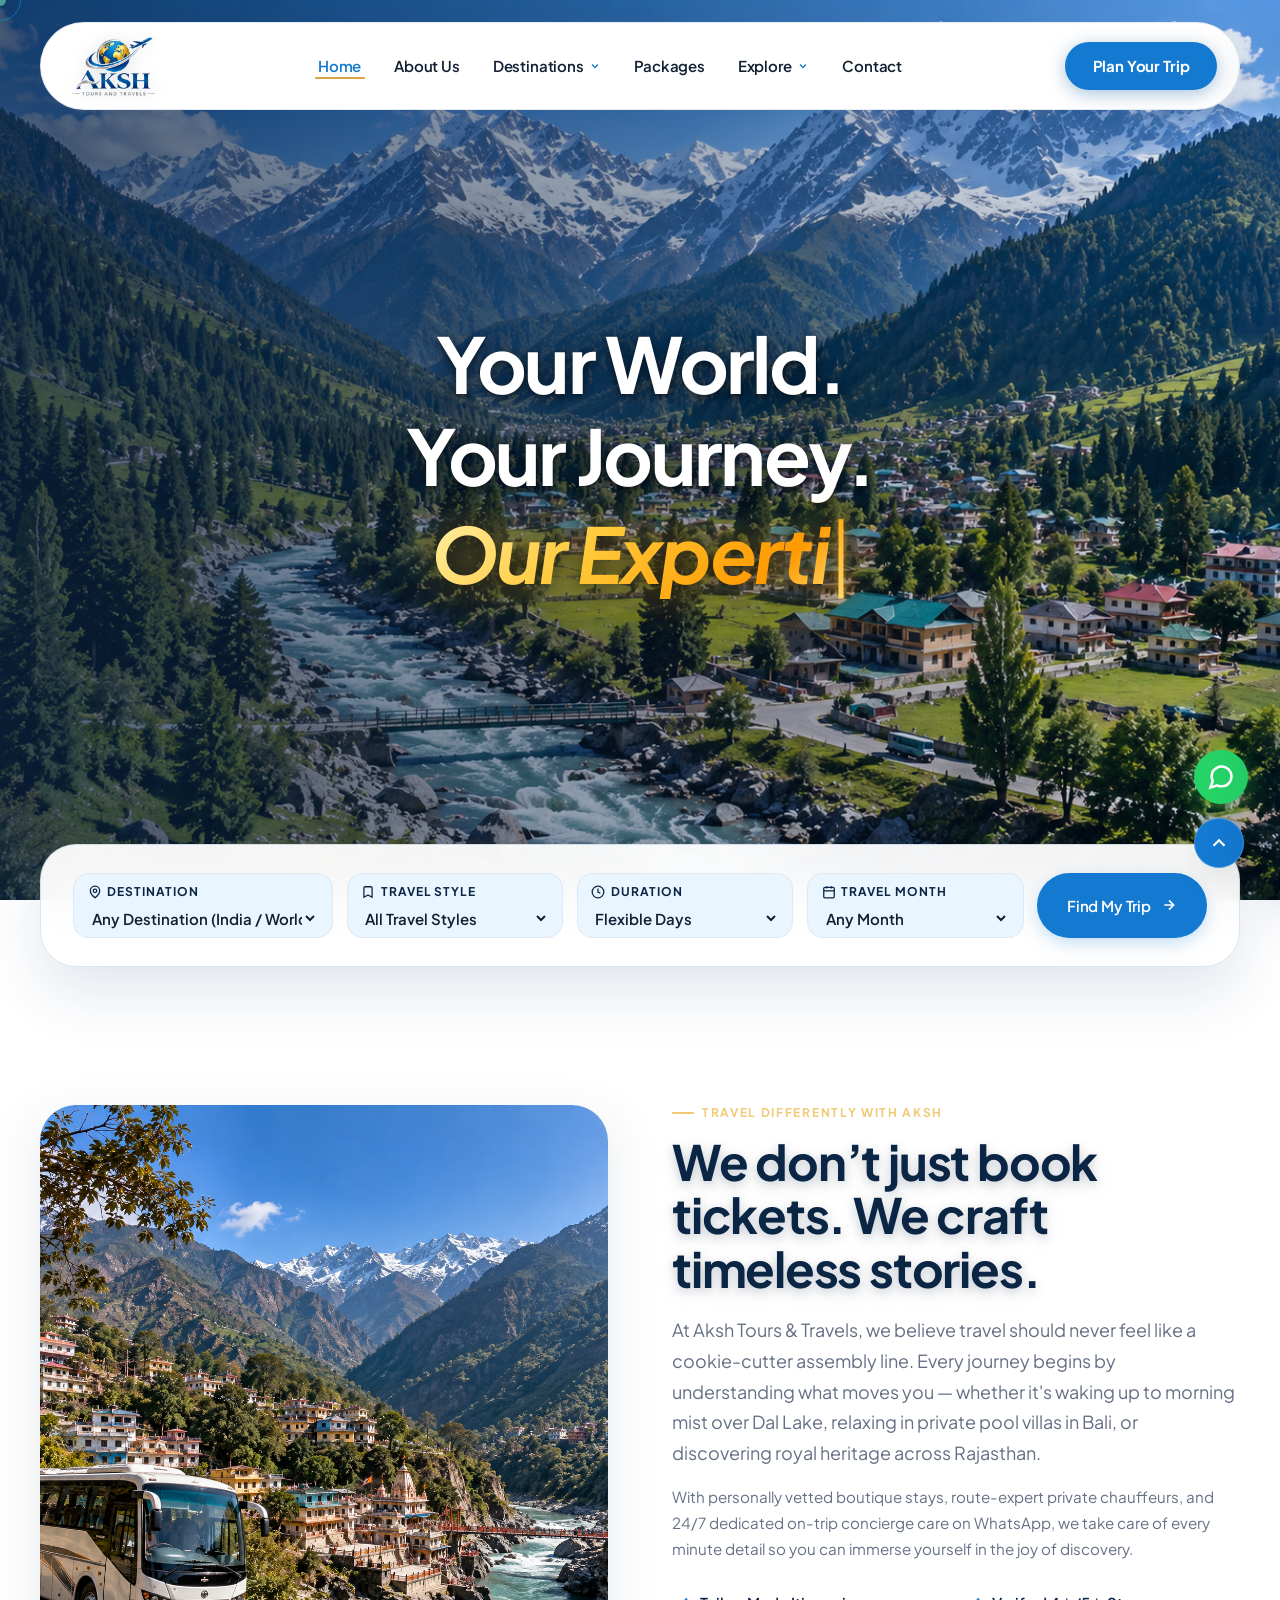
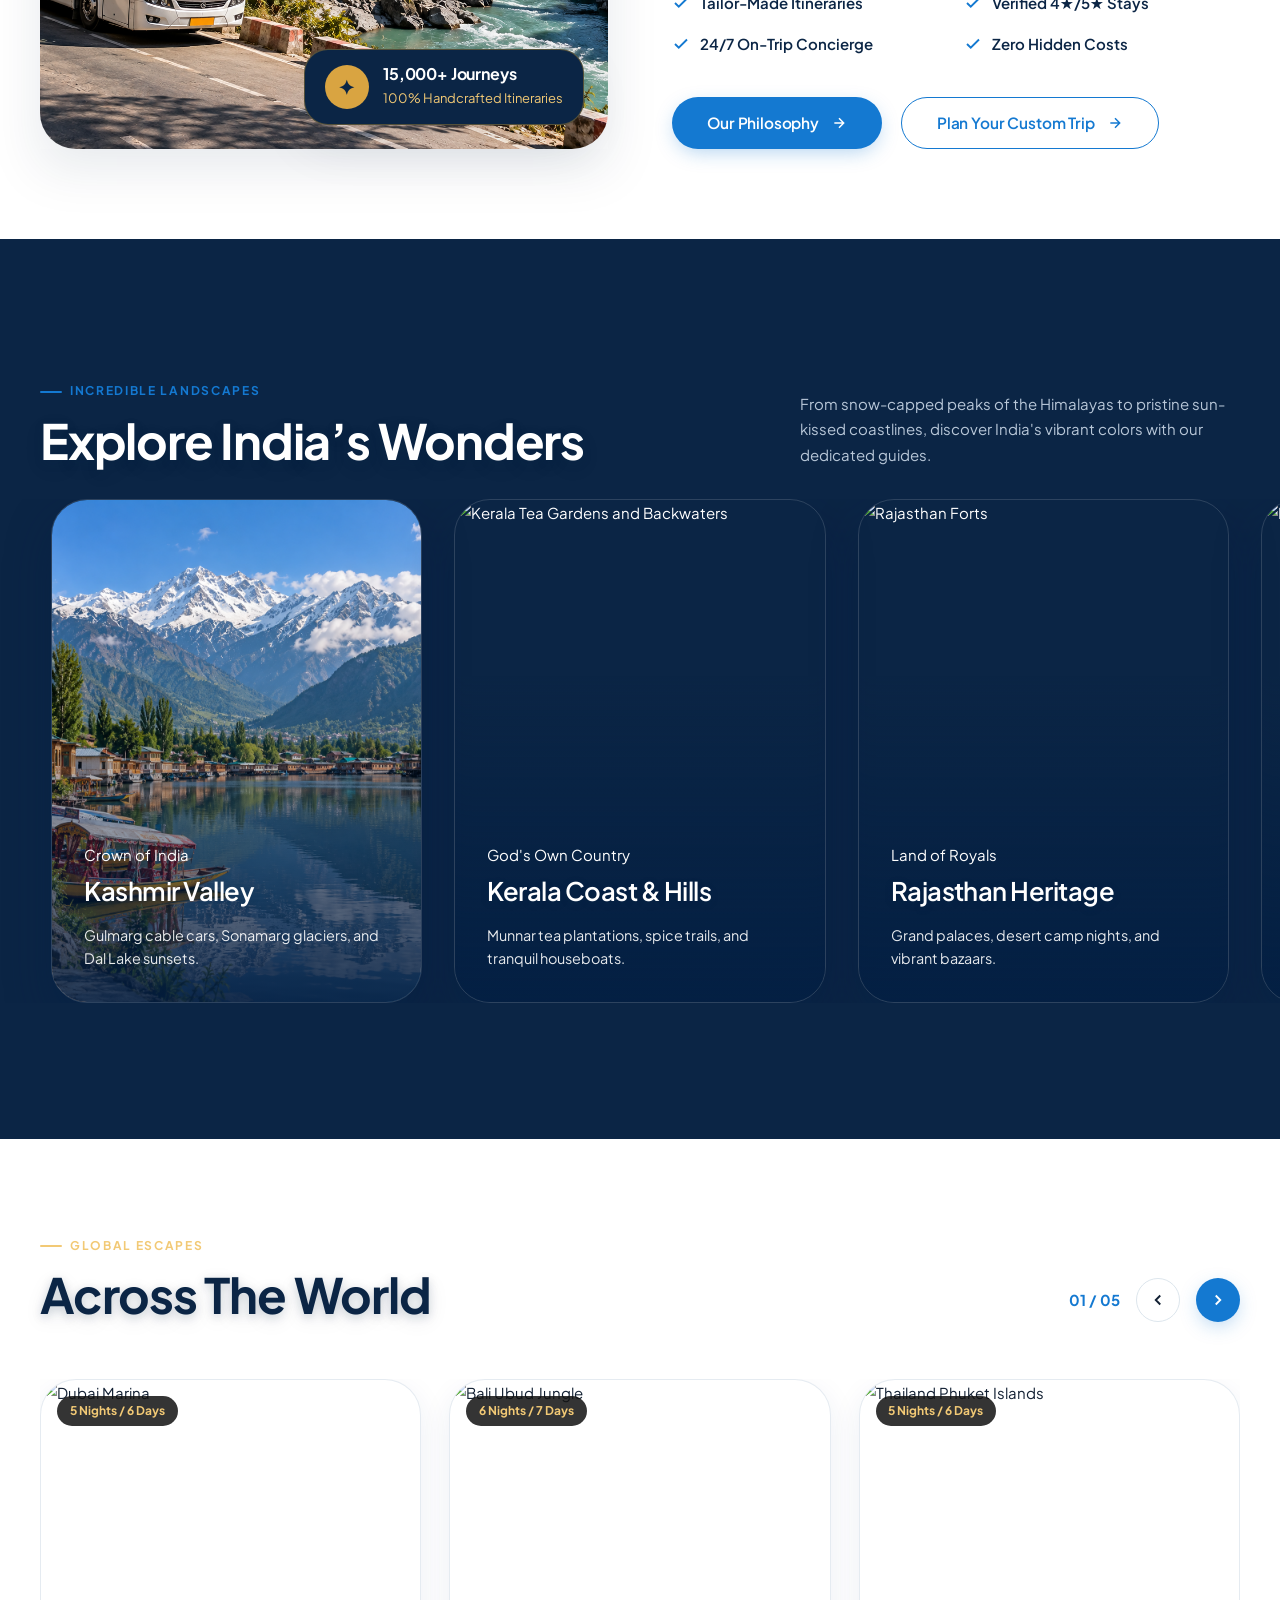
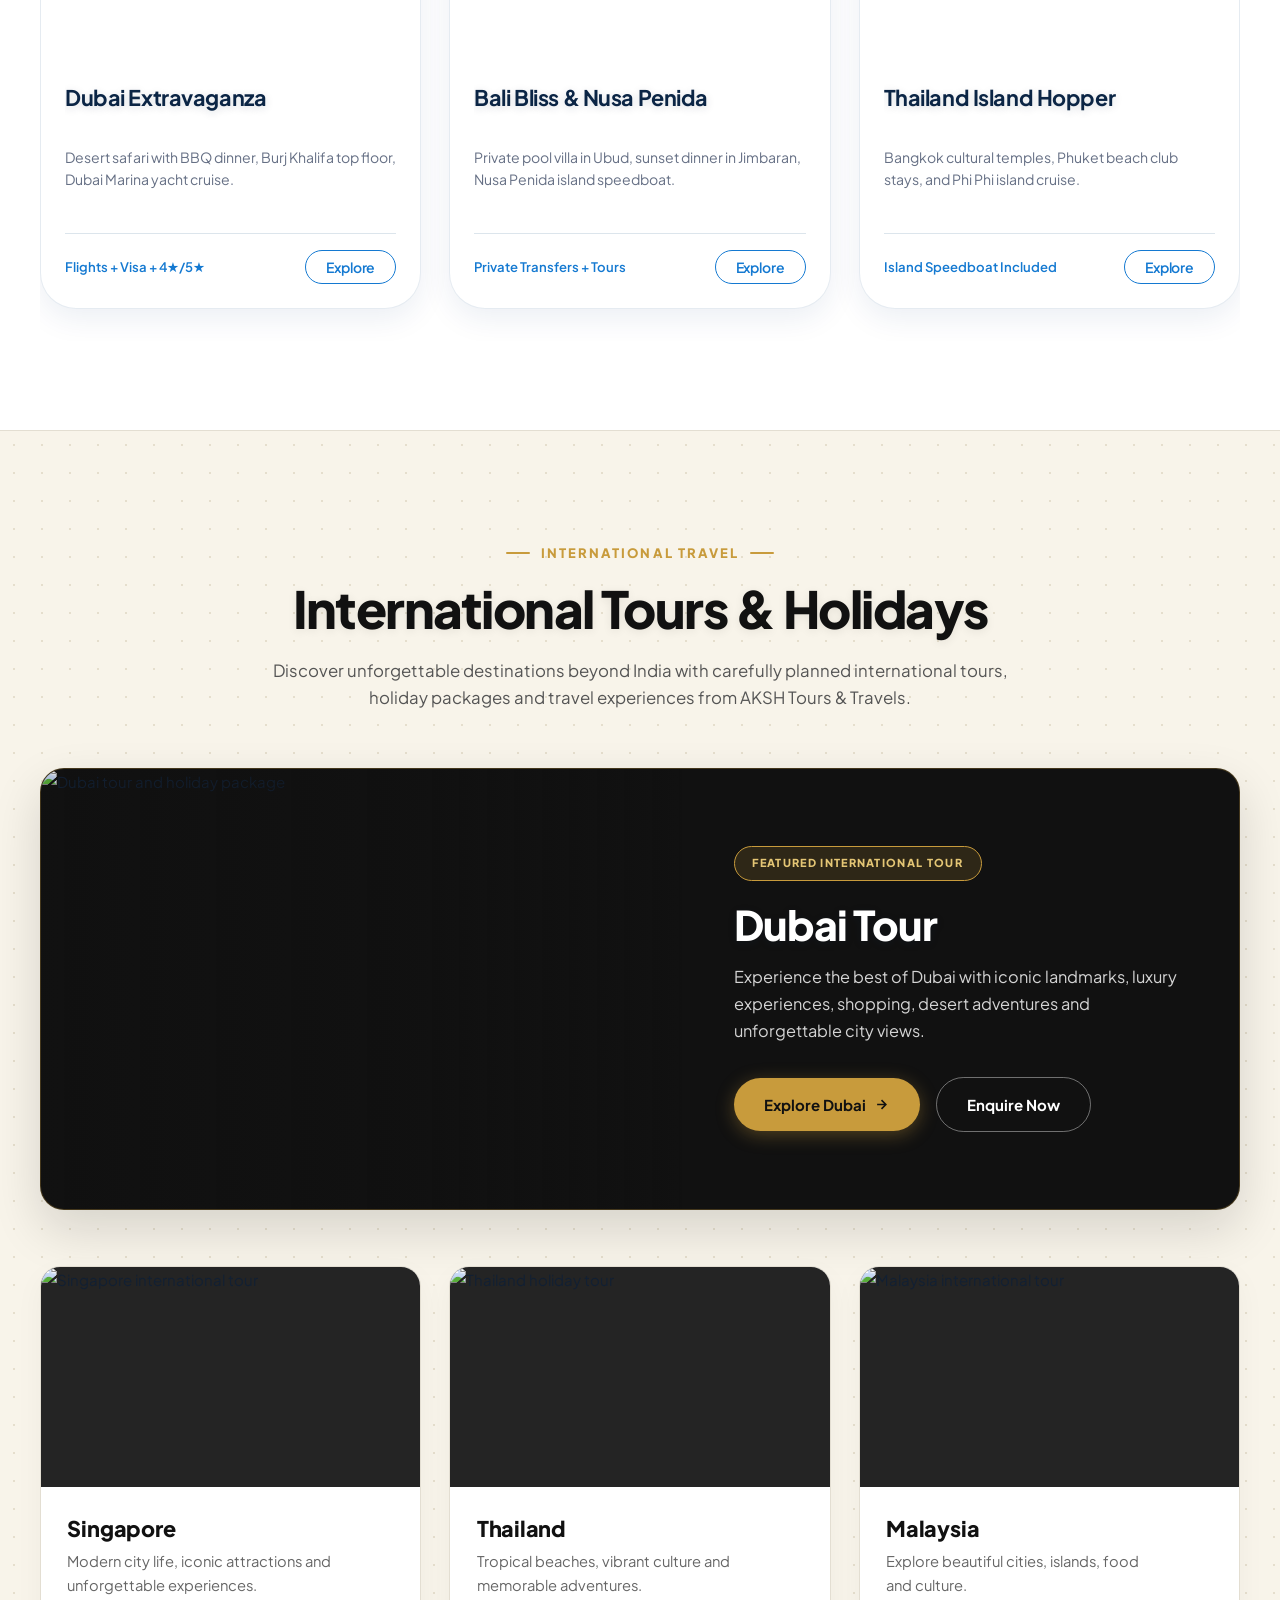
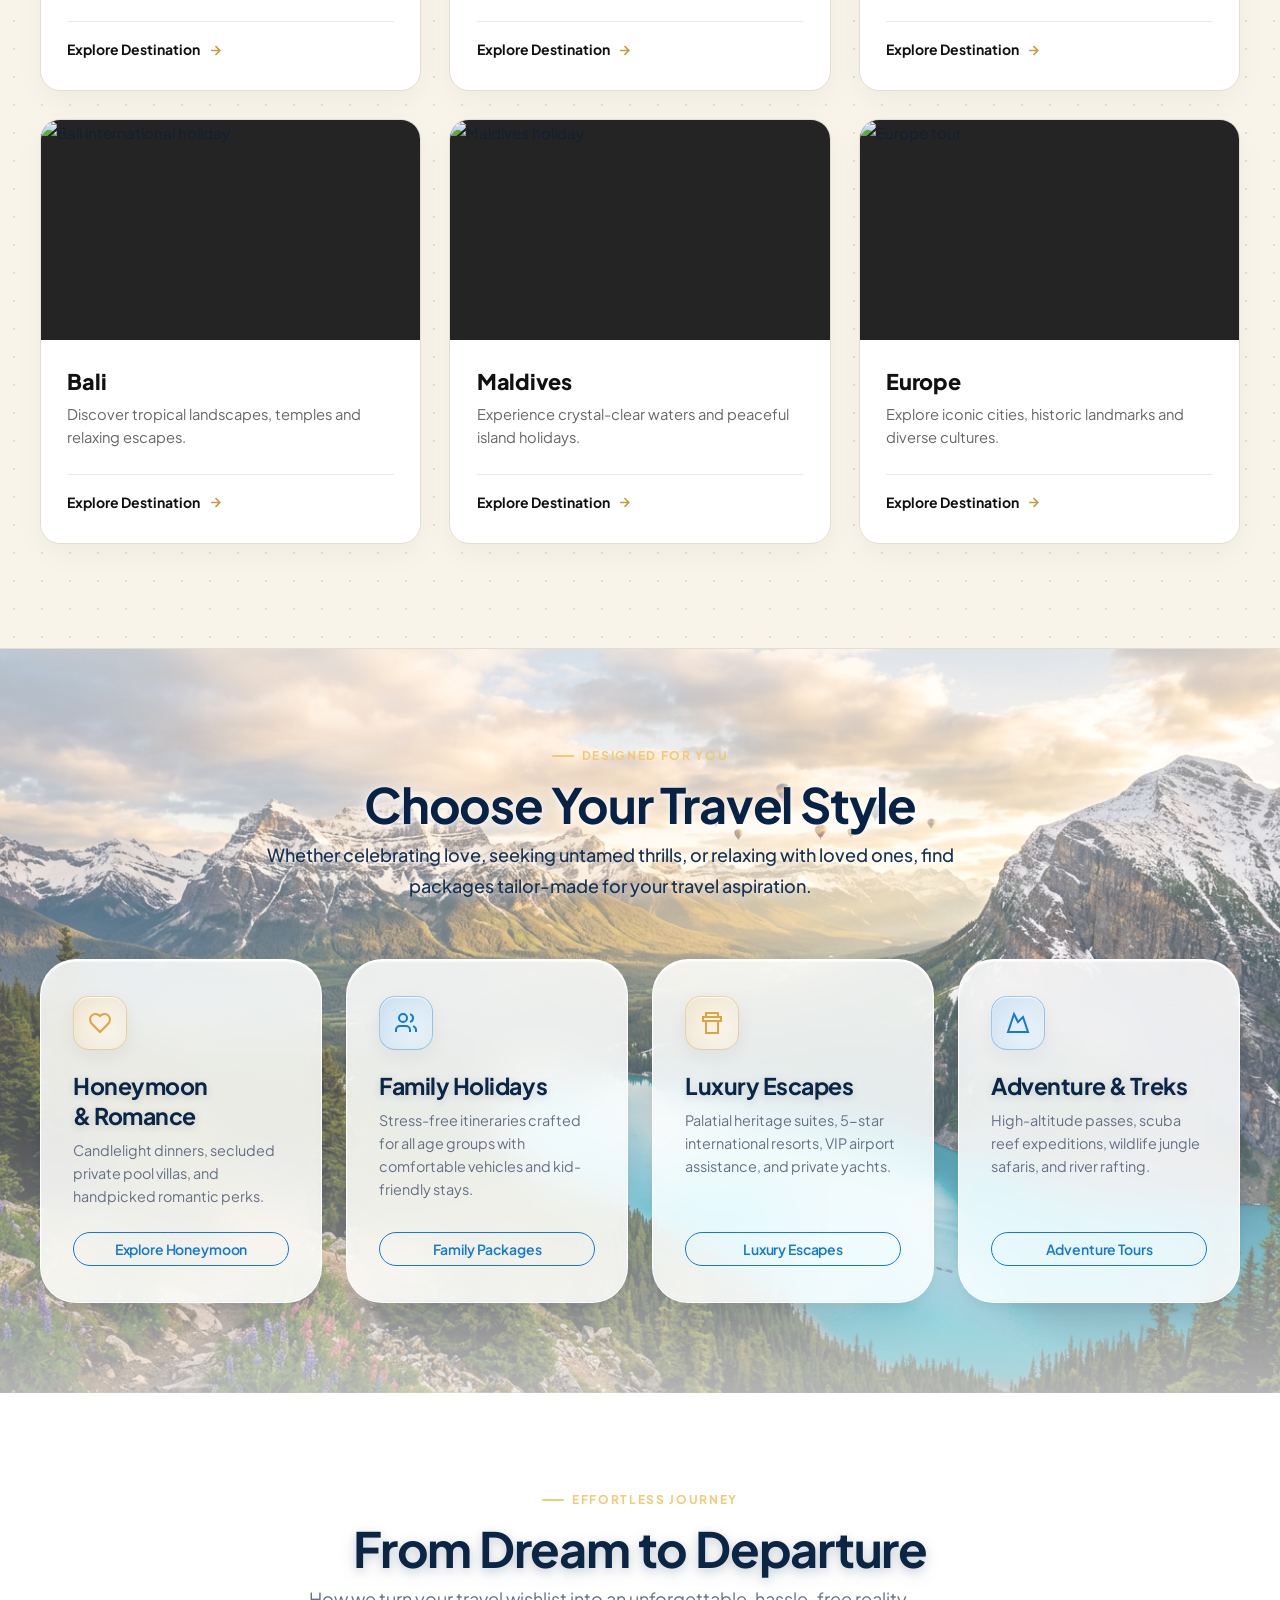
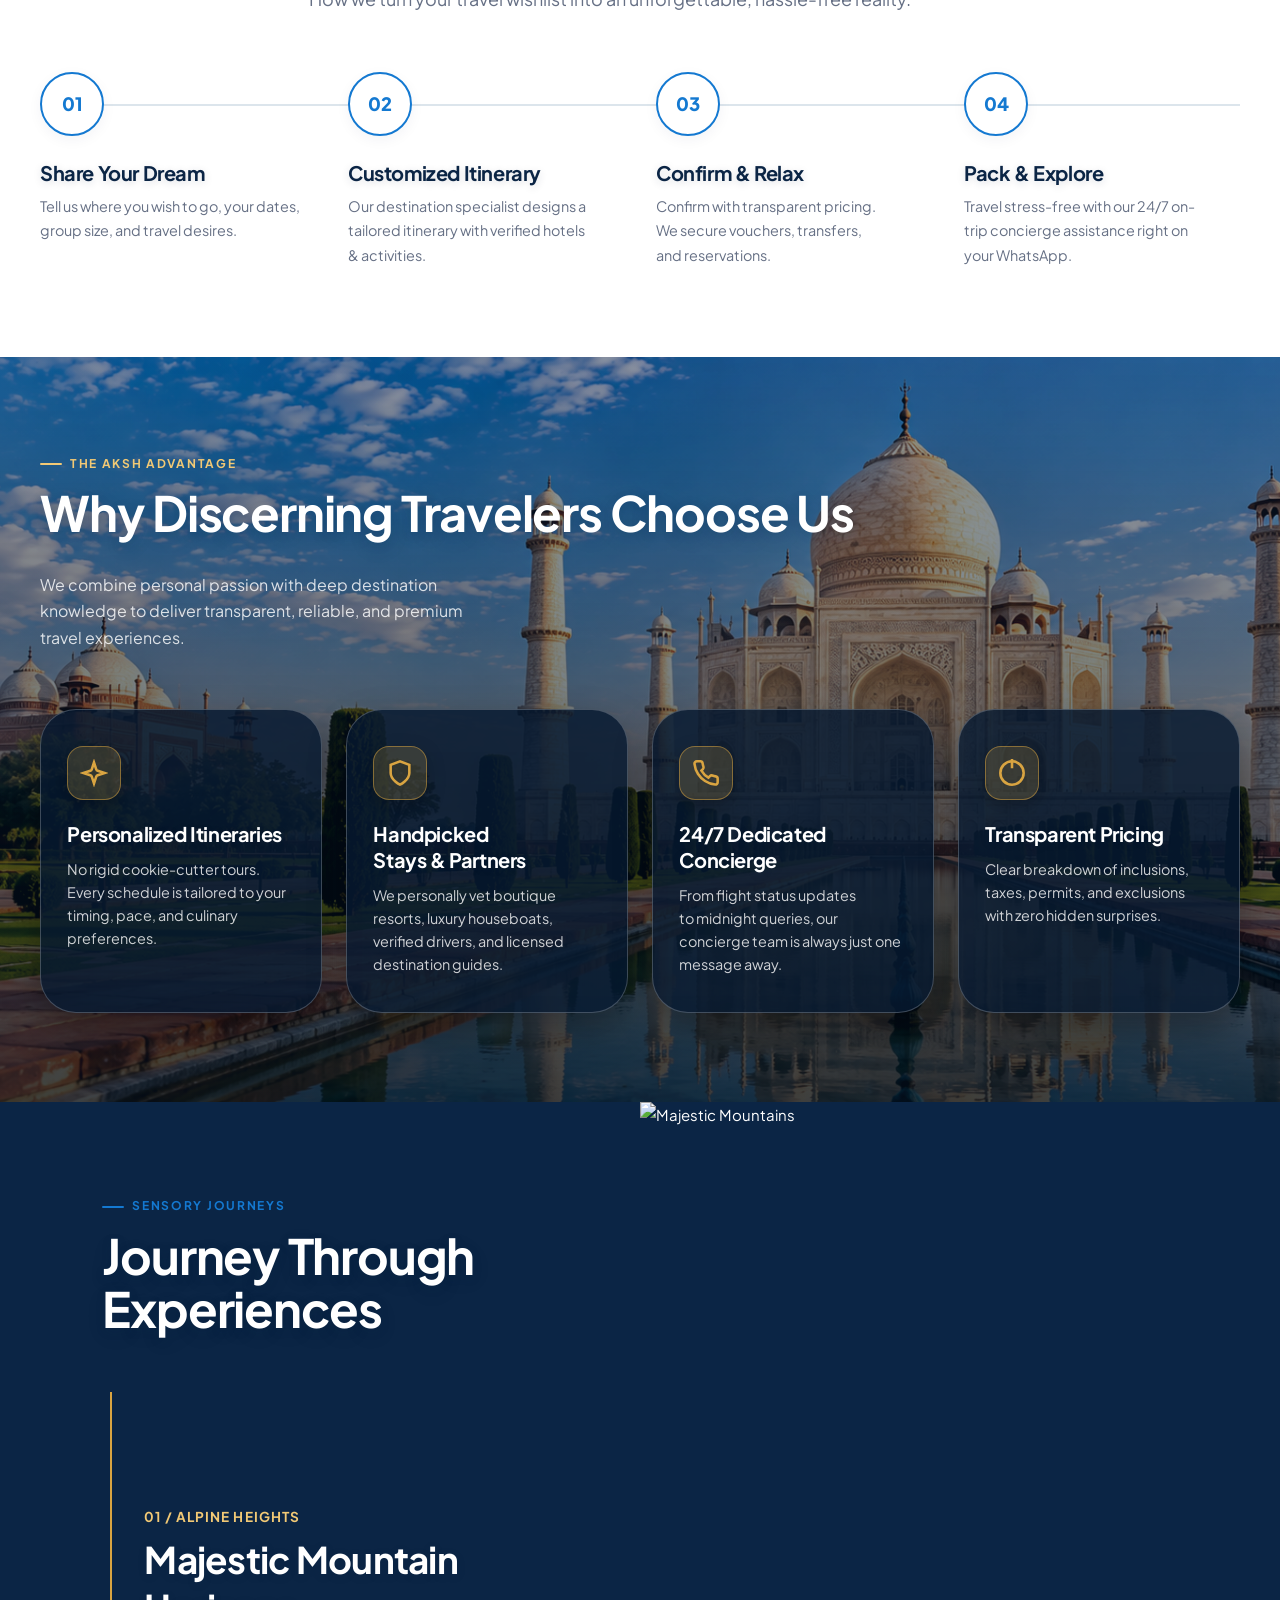
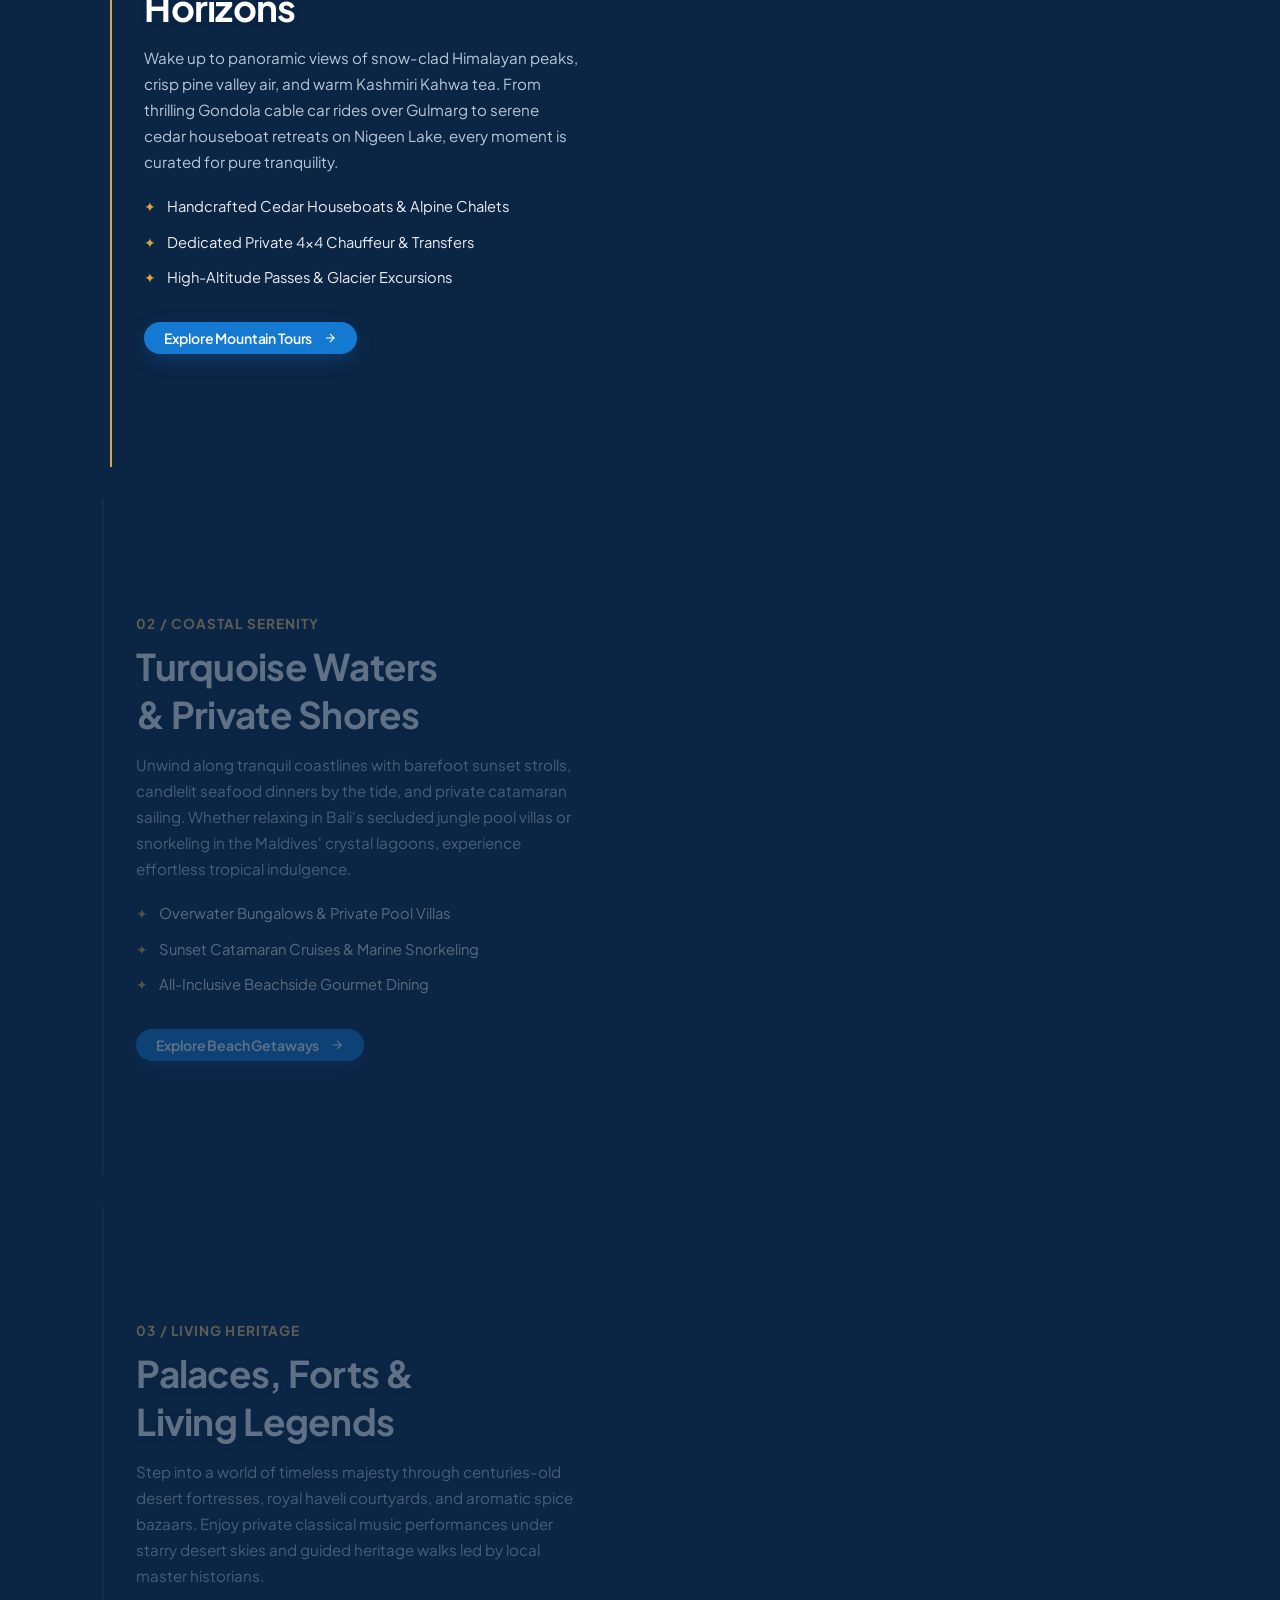
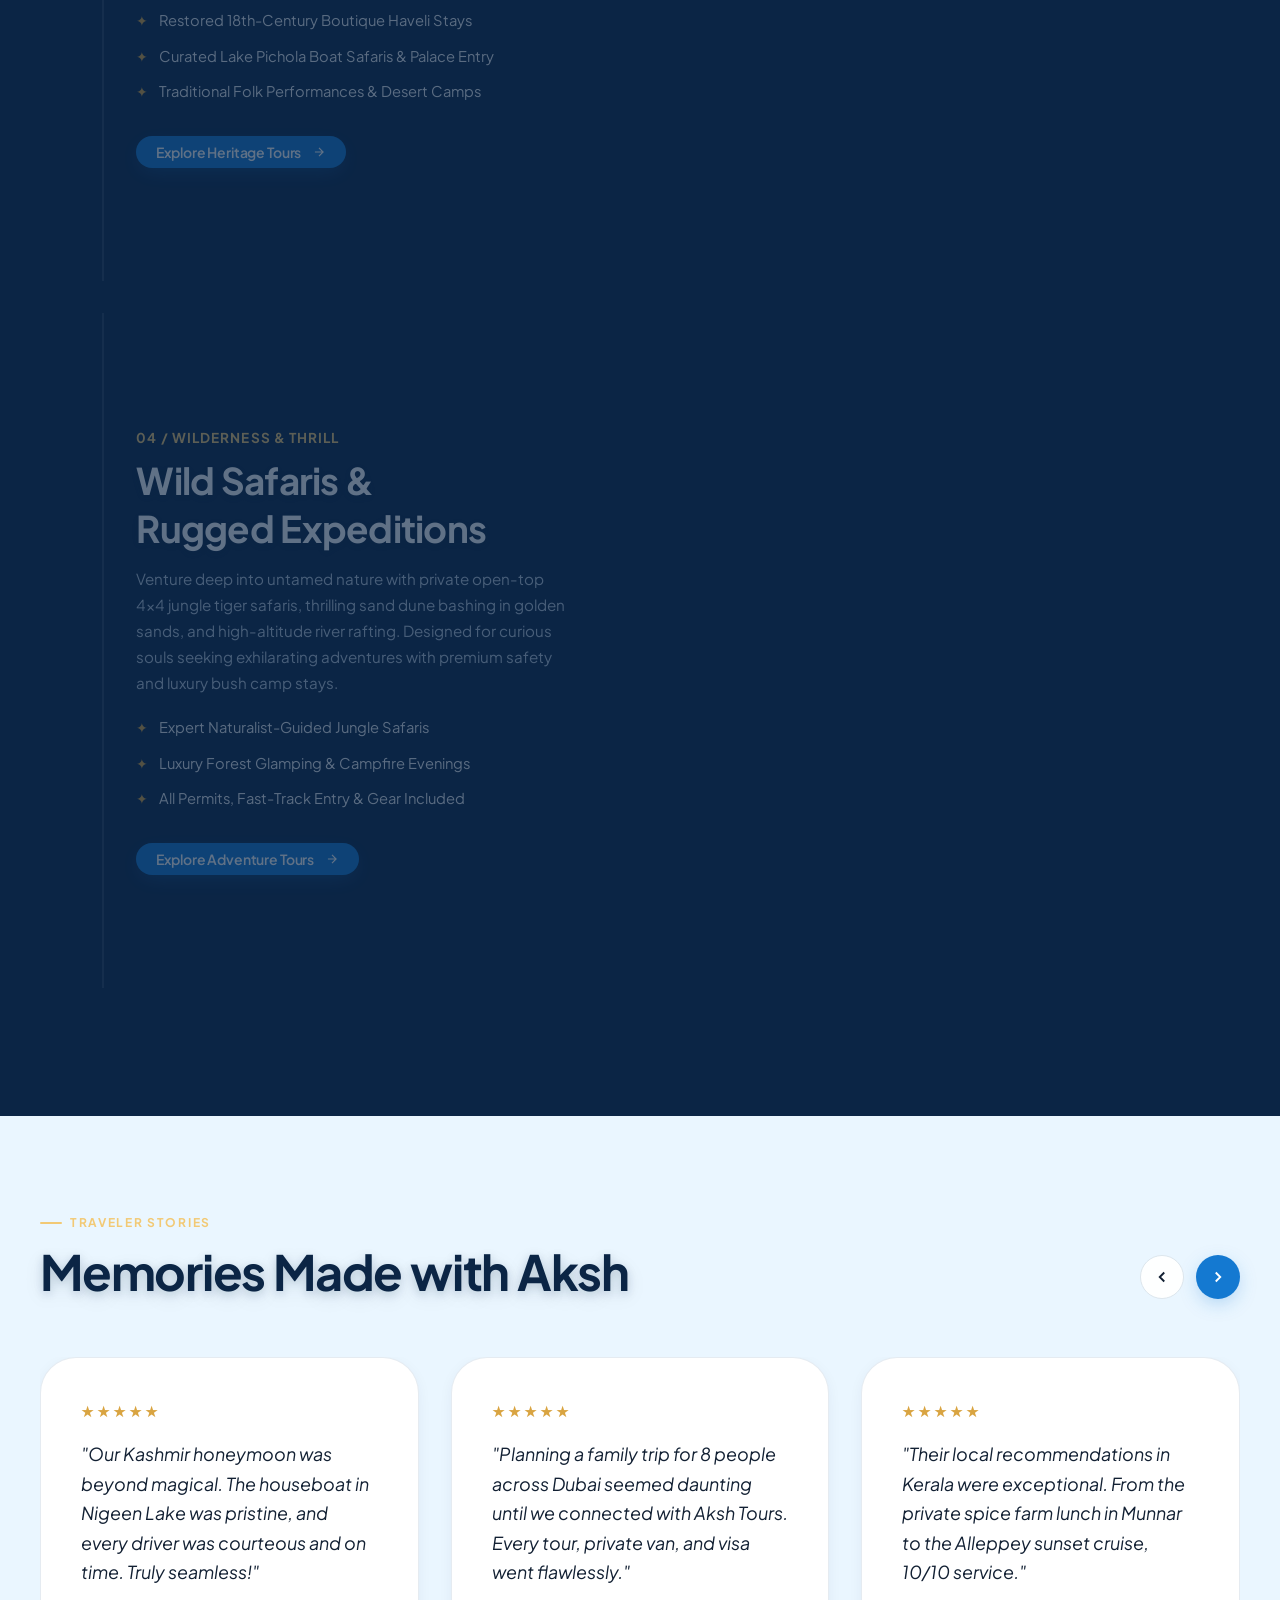
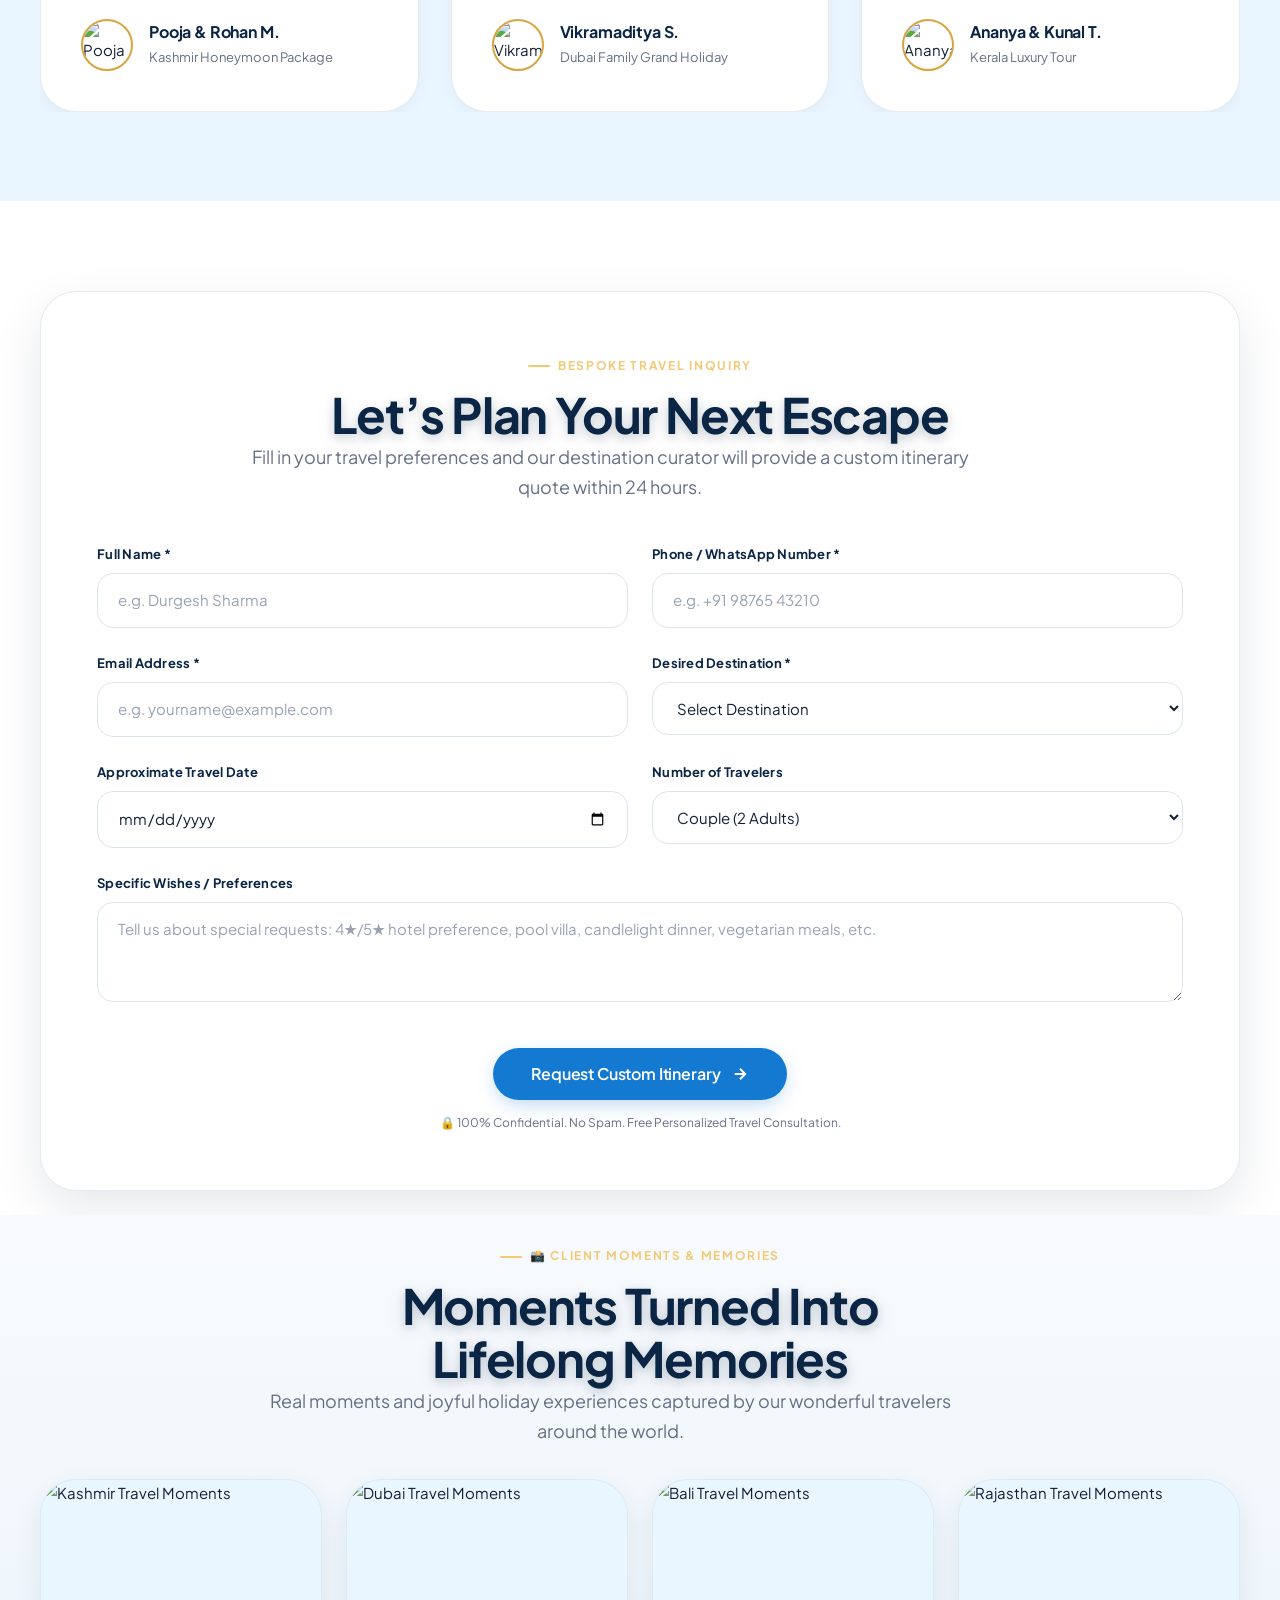
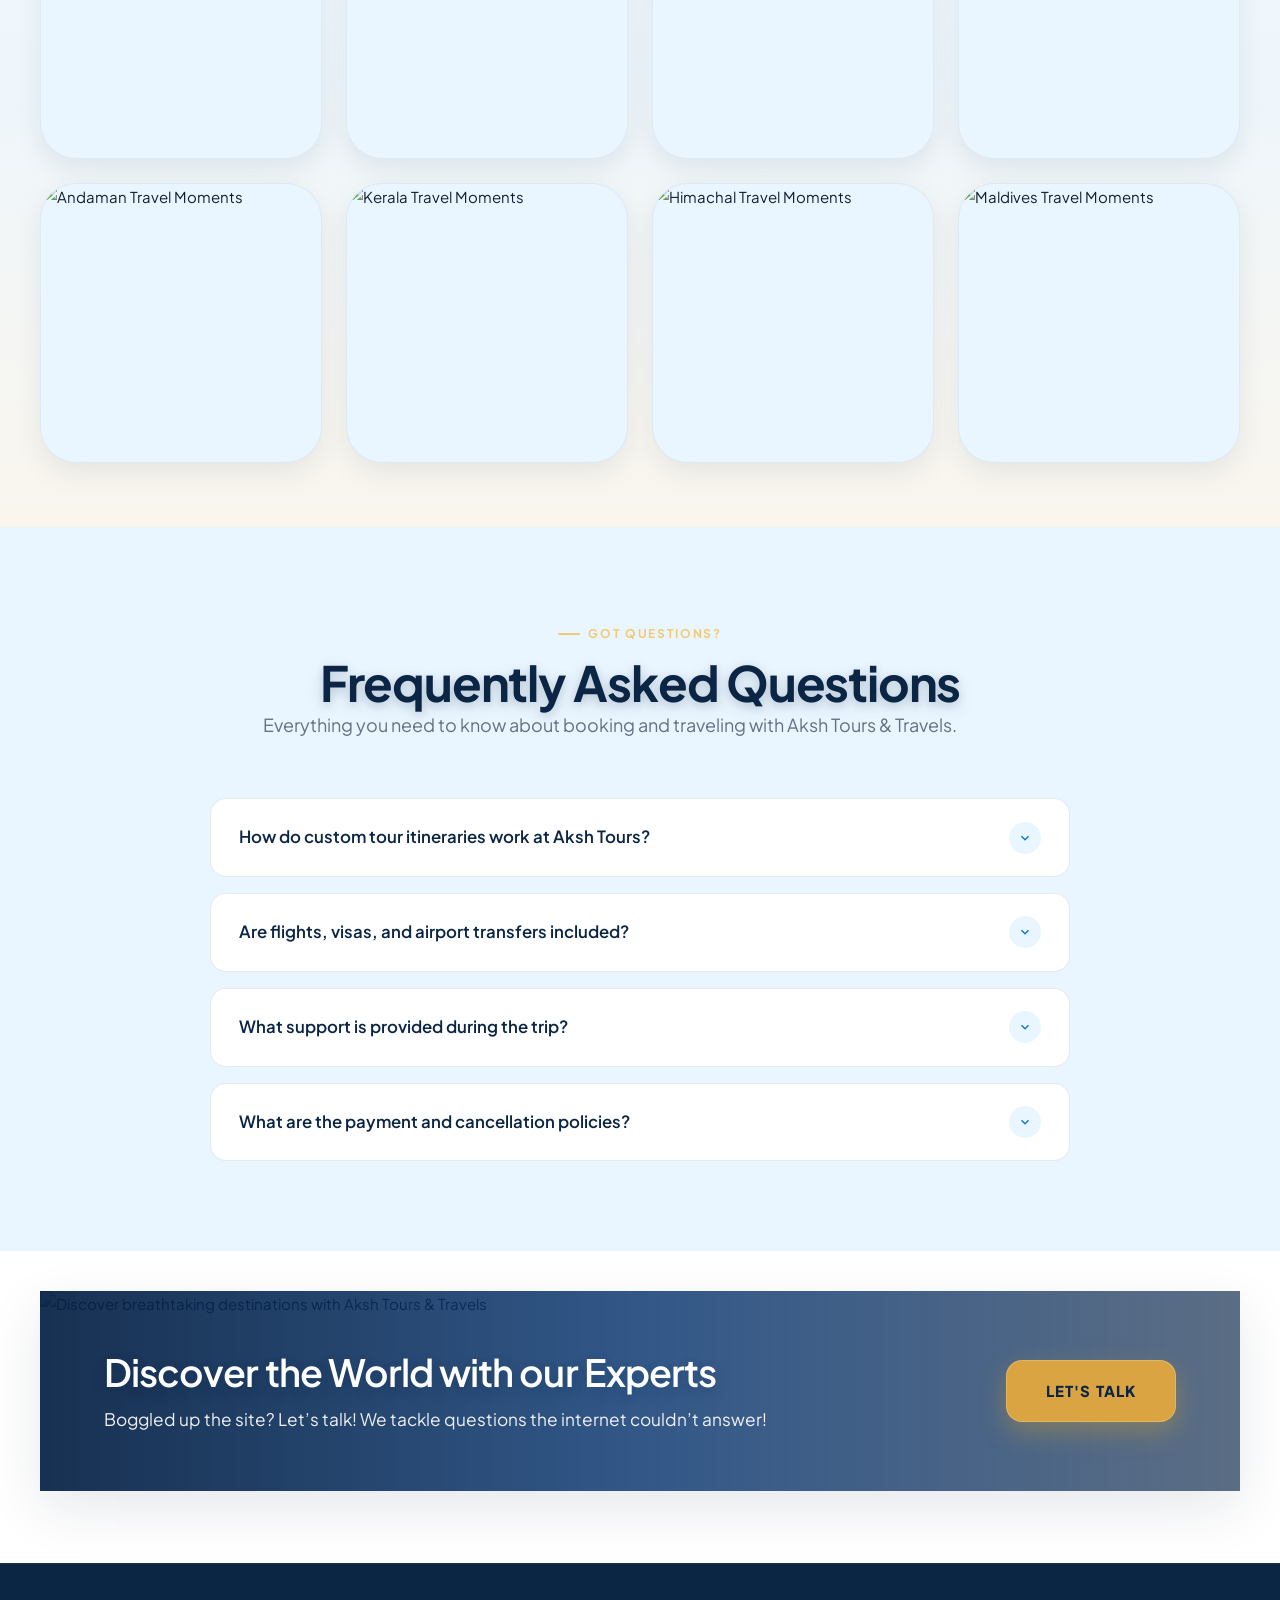
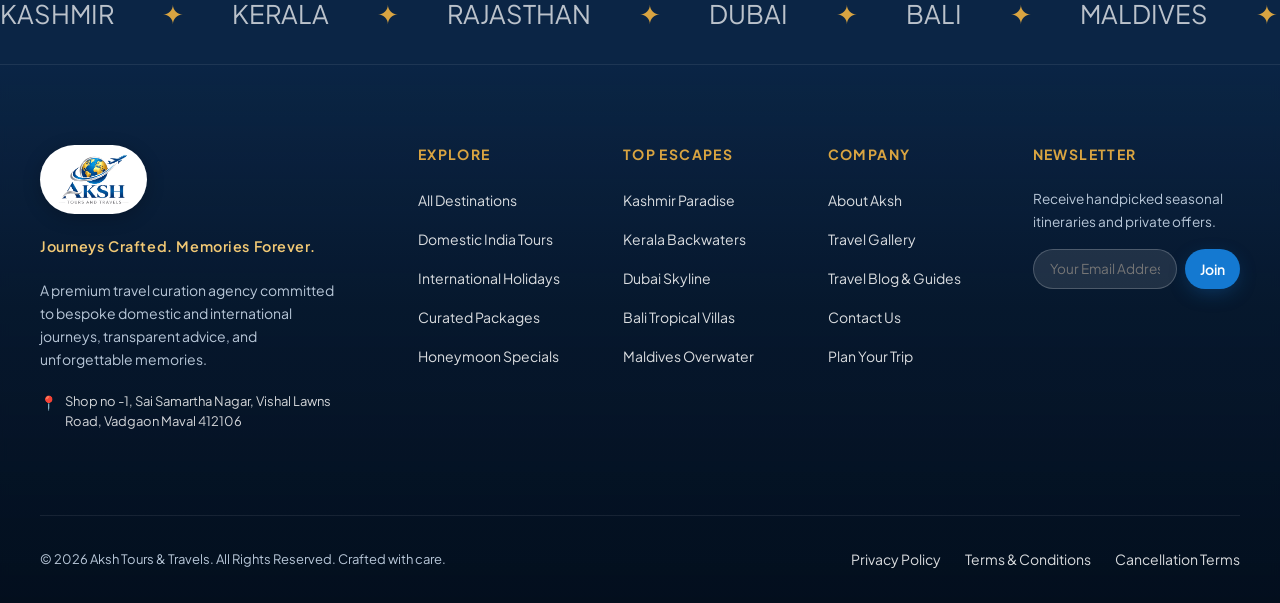
==== commit 8ad9e486: "implement luxury travel design system stylesheet and update index.html" ====
--- a/index.html
+++ b/index.html
@@ -1081,7 +1081,7 @@
     </section>
 
     <!-- 14. CLIENT MOMENTS & MEMORIES GALLERY SECTION -->
-    <section class="section-padding client-gallery-section" id="client-memories">
+    <section class="client-gallery-section" id="client-memories">
       <div class="container">
         <div class="section-header text-center">
           <span class="eyebrow eyebrow-dark">📸 Client Moments &amp; Memories</span>
--- a/assets/css/style.css
+++ b/assets/css/style.css
@@ -3564,6 +3564,16 @@
   position: relative;
   background: linear-gradient(180deg, #F8FAFD 0%, #EEF6FC 50%, #FAF6EE 100%);
   overflow: hidden;
+  padding-top: 1.5rem;
+  padding-bottom: clamp(3rem, 5vw, 4.5rem);
+}
+
+.client-gallery-section .section-header {
+  margin-bottom: 2rem;
+}
+
+#trip-planner {
+  padding-bottom: 1.5rem;
 }
 
 .client-gallery-grid {
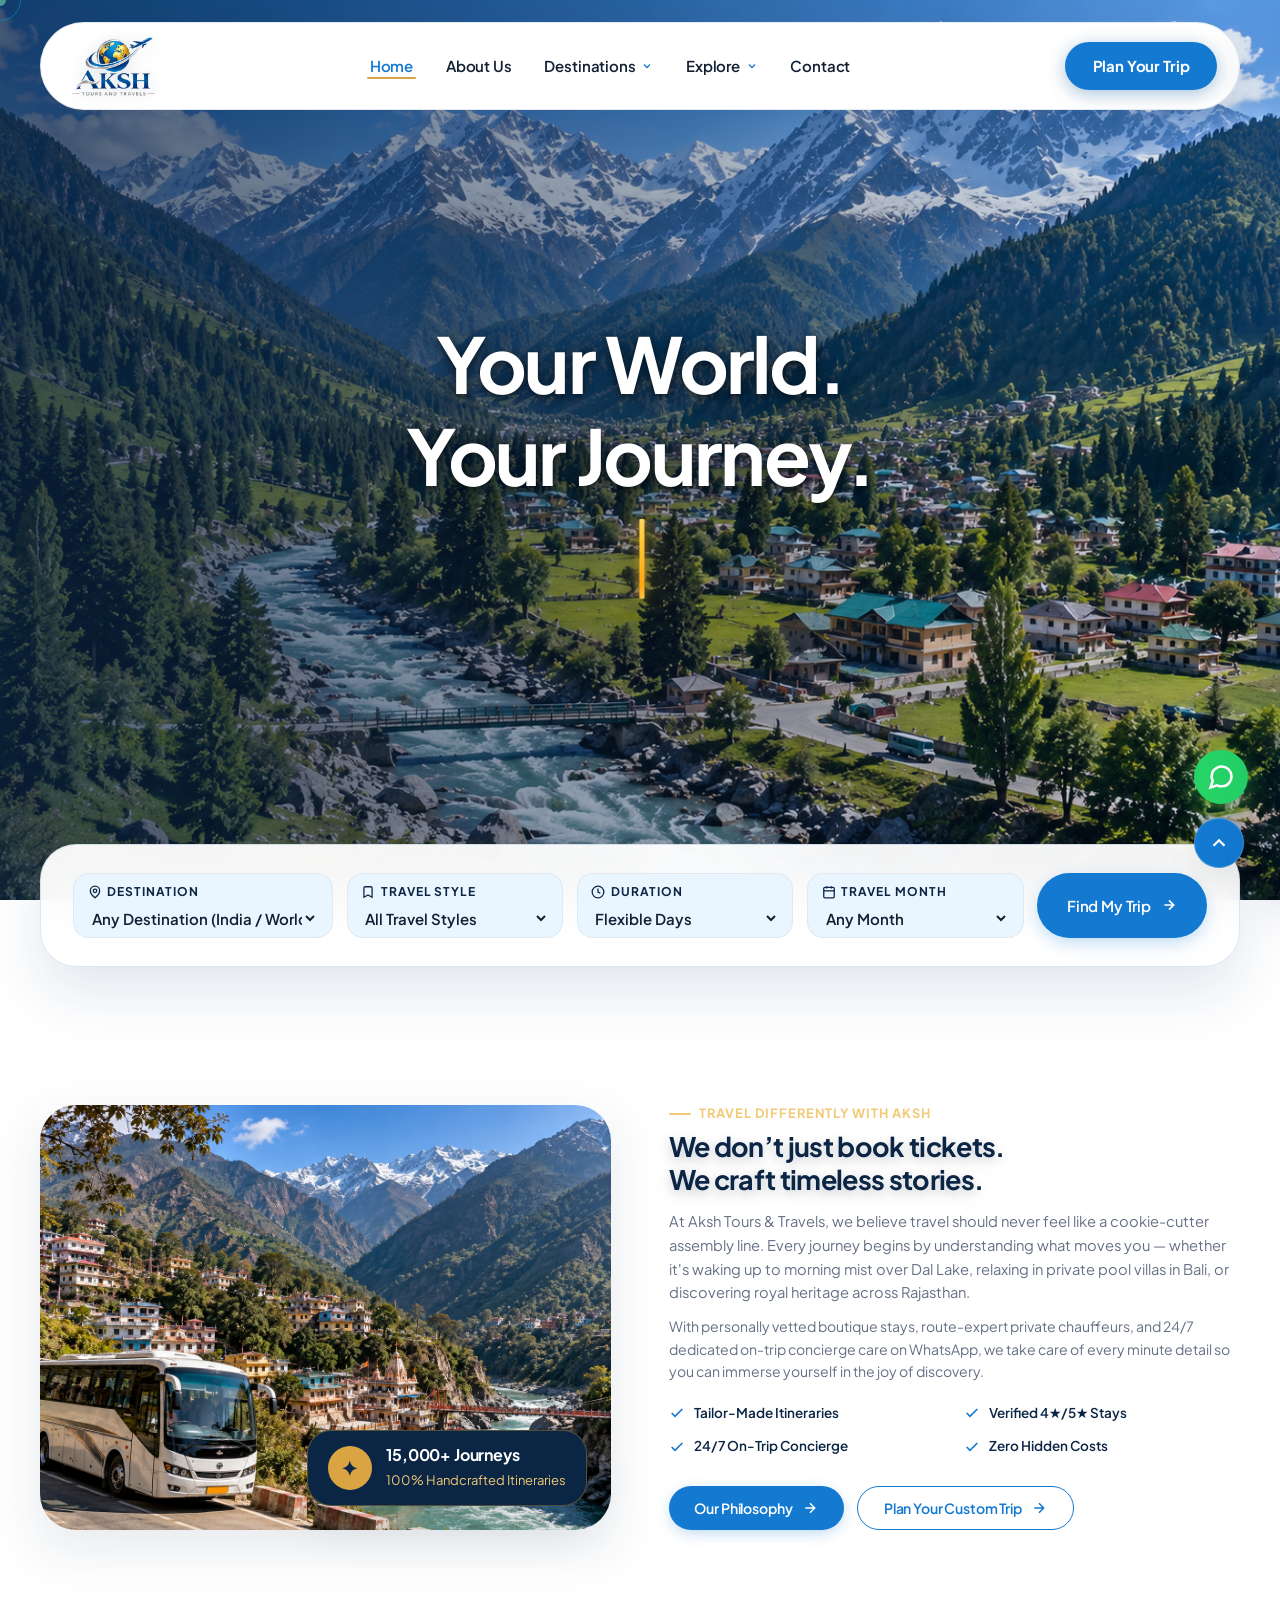
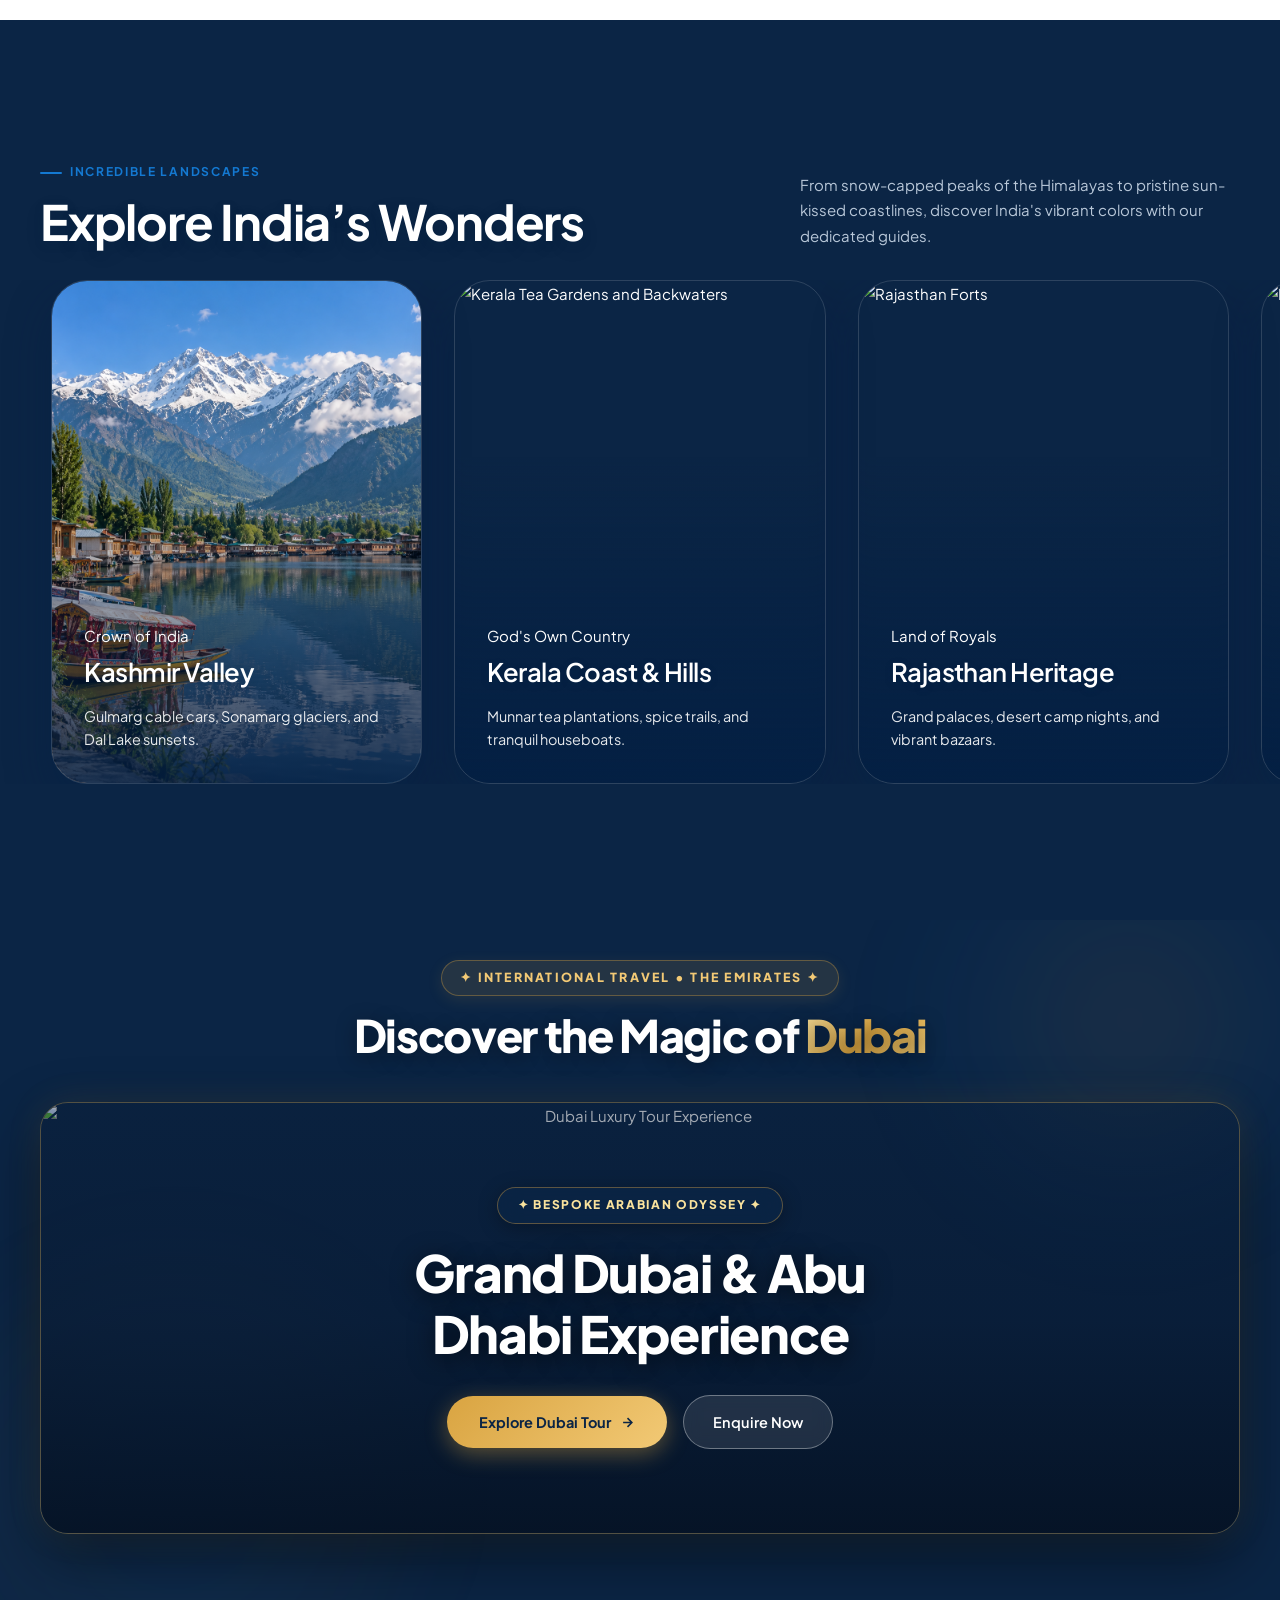
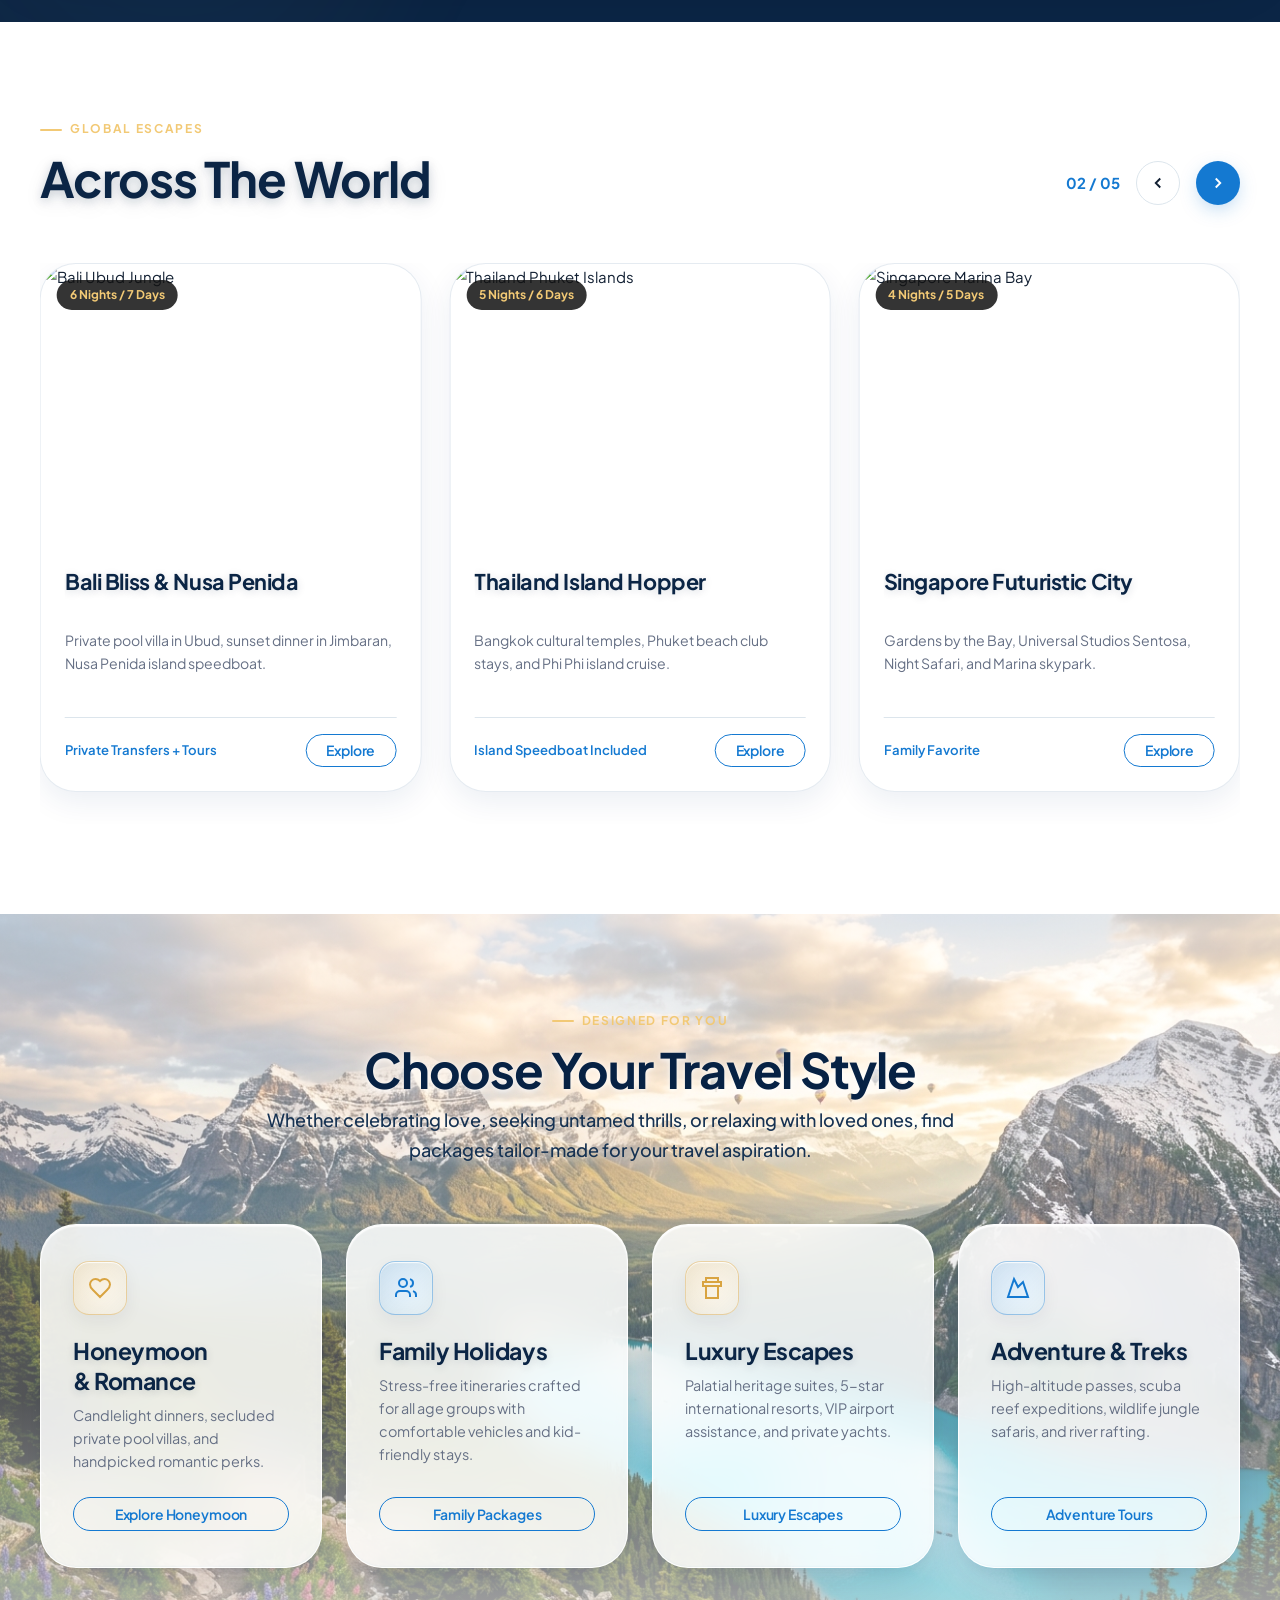
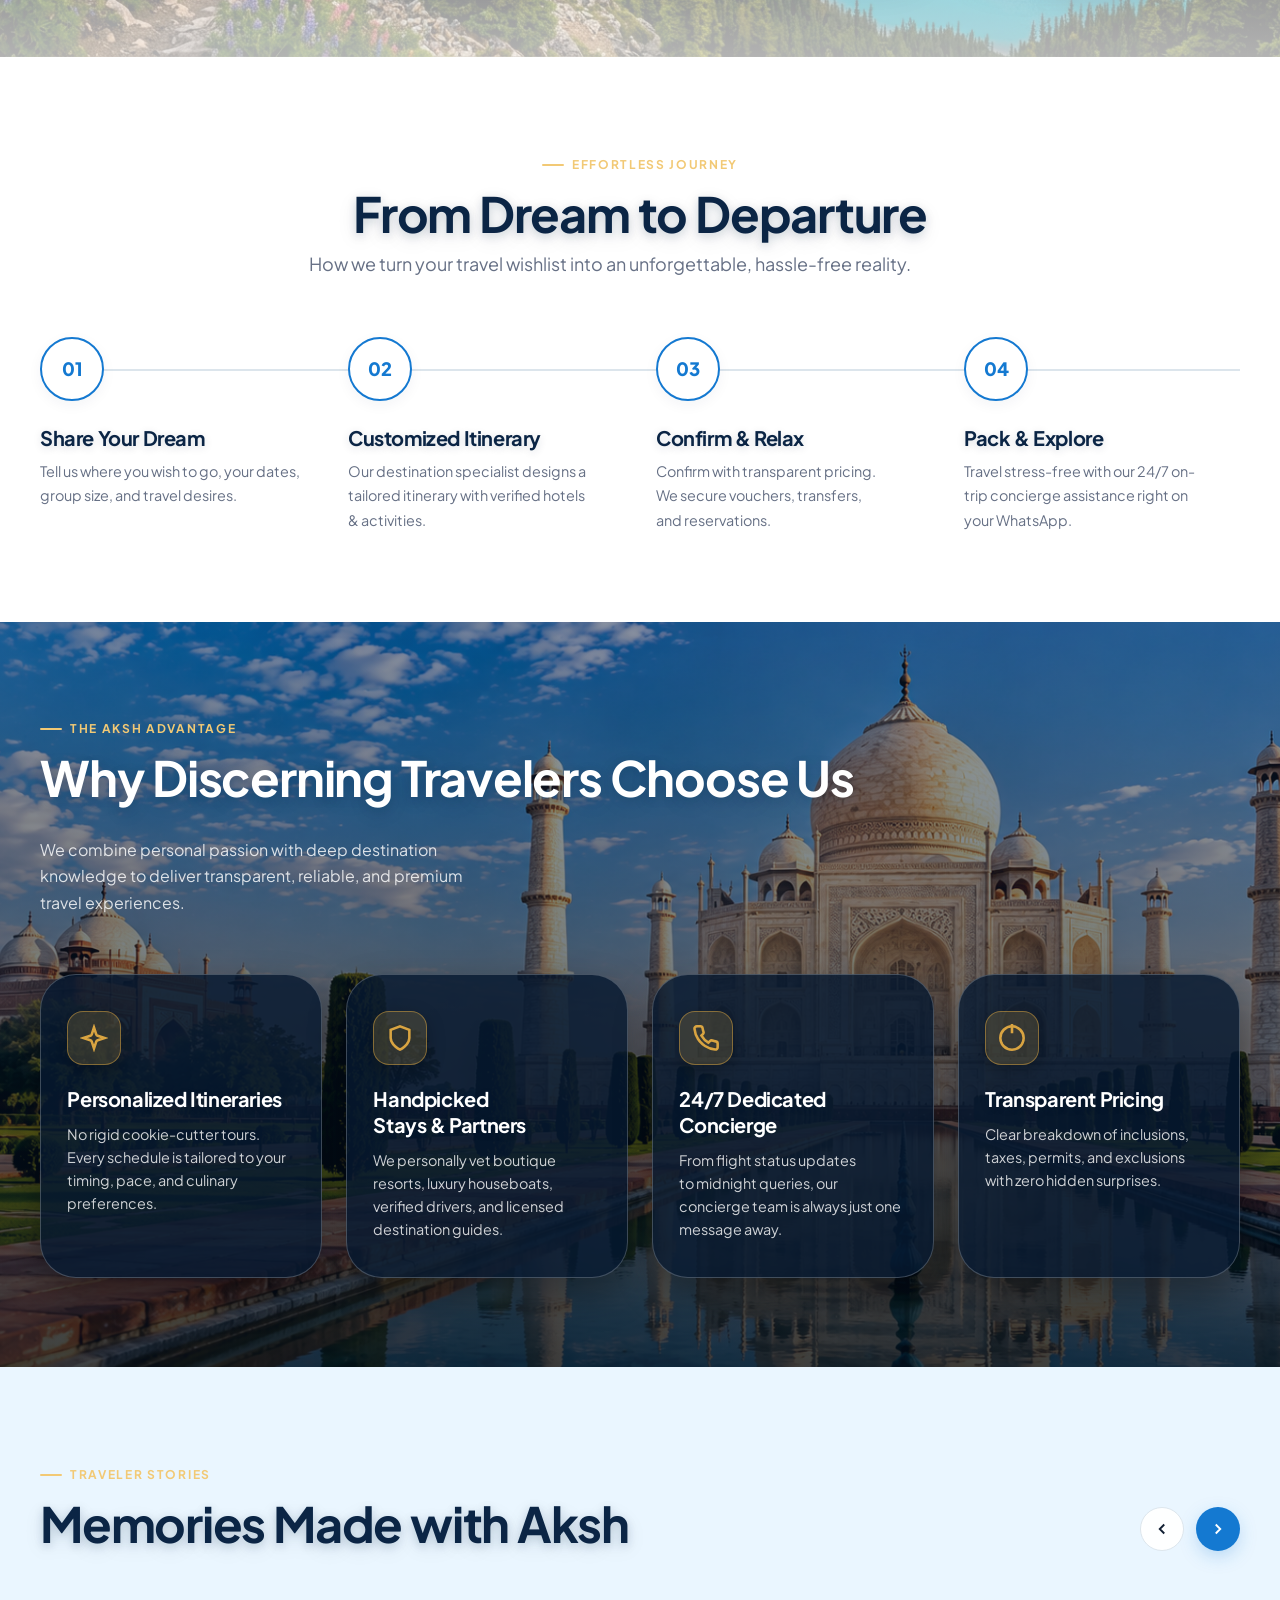
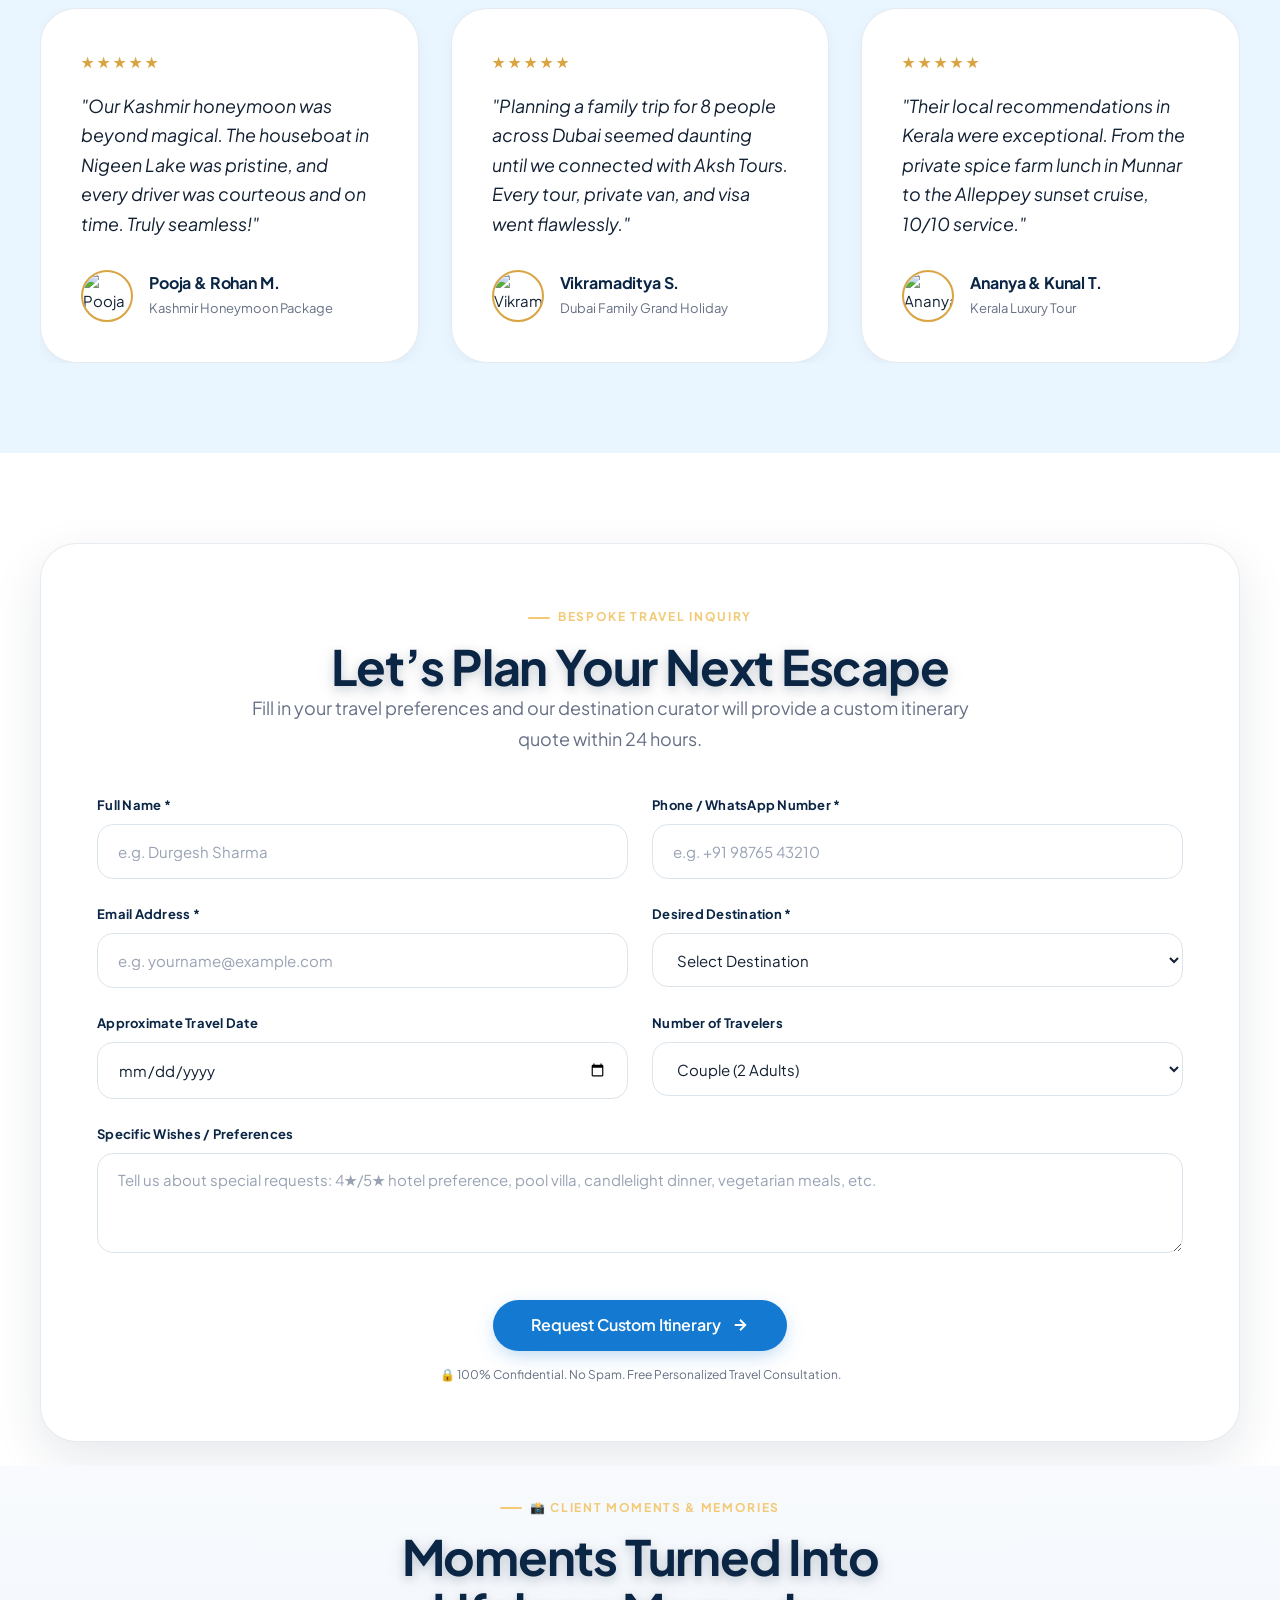
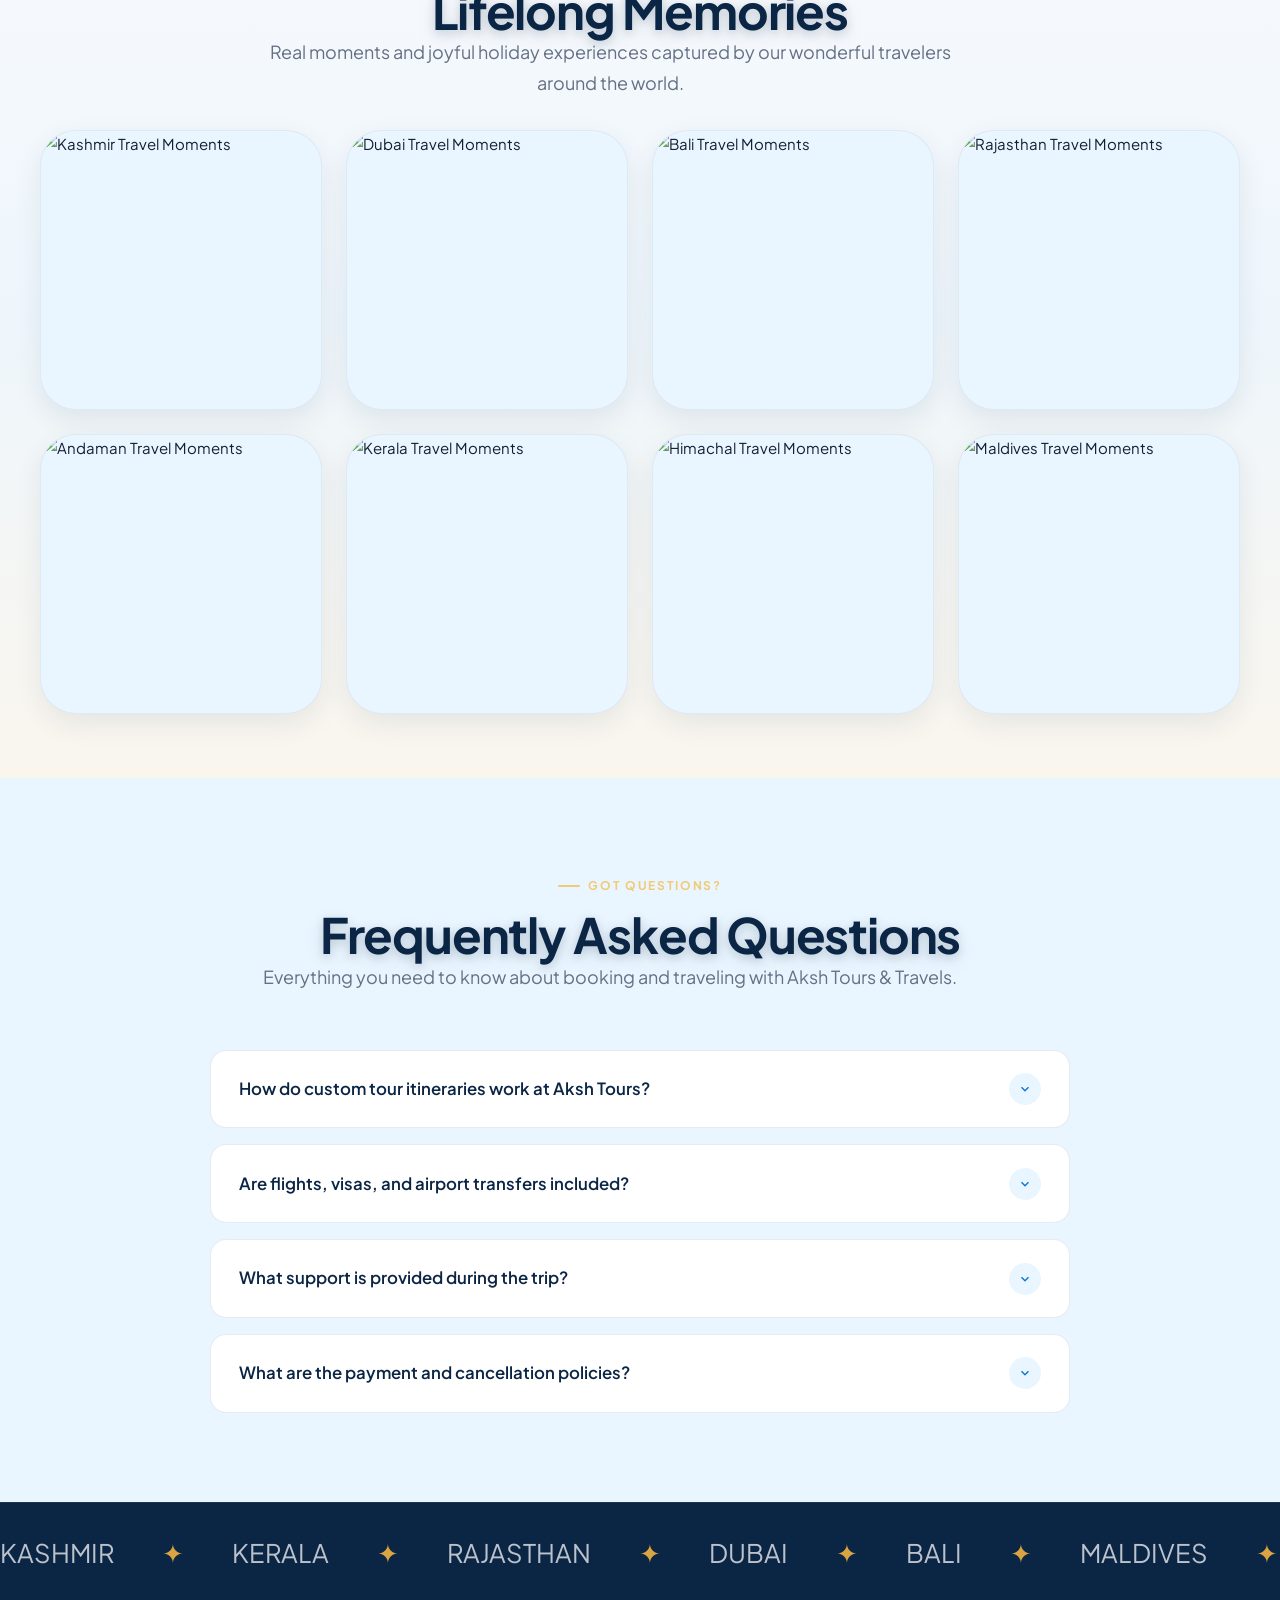
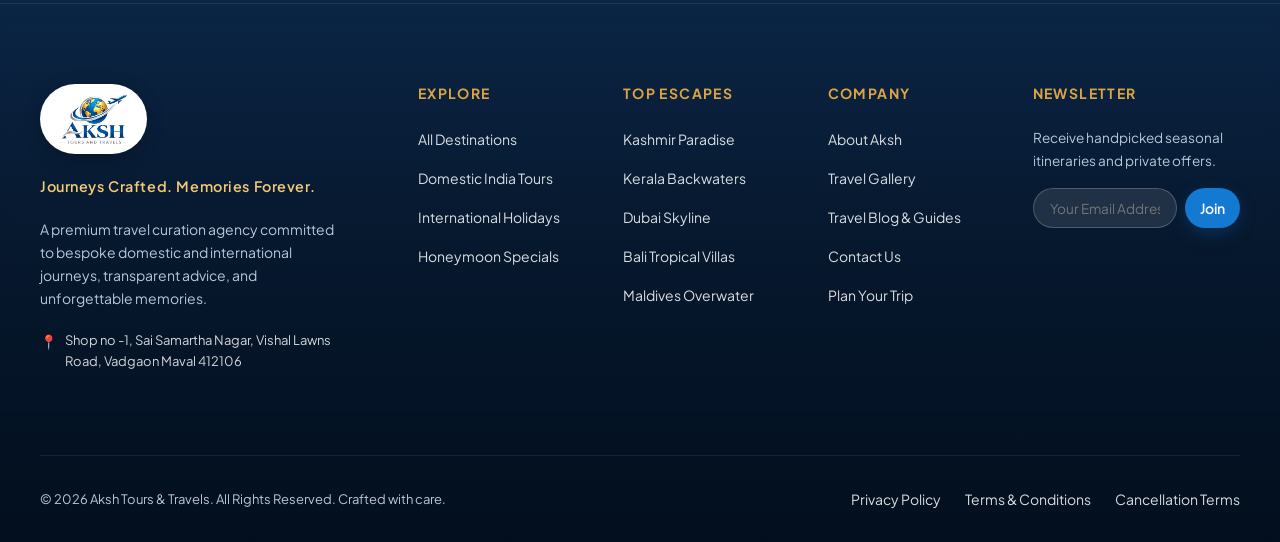
==== commit 5f42a3cf: "replace packages page with dedicated dubai tour page and add new css and js assets" ====
--- a/index.html
+++ b/index.html
@@ -84,8 +84,6 @@
             </div>
           </li>
 
-          <li><a href="packages.html" class="nav-link">Packages</a></li>
-
           <!-- Explore / Inspiration Dropdown -->
           <li class="nav-item-has-dropdown">
             <a href="gallery.html" class="nav-link nav-dropdown-toggle">
@@ -138,7 +136,6 @@
       <li><a href="destinations.html" class="mobile-nav-link">Destinations <span class="tag">Explore</span></a></li>
       <li><a href="domestic.html" class="mobile-nav-link">Domestic Tours</a></li>
       <li><a href="international.html" class="mobile-nav-link">International Tours</a></li>
-      <li><a href="packages.html" class="mobile-nav-link">Tour Packages</a></li>
       <li><a href="honeymoon.html" class="mobile-nav-link">Honeymoon Specials <span class="tag">Popular</span></a></li>
       <li><a href="gallery.html" class="mobile-nav-link">Travel Gallery</a></li>
       <li><a href="blog.html" class="mobile-nav-link">Travel Stories</a></li>
@@ -275,11 +272,11 @@
           <!-- Right Column: Rich Brand Story & Offerings -->
           <div class="intro-content">
             <span class="eyebrow eyebrow-dark">Travel Differently with Aksh</span>
-            <h2 class="section-title" style="margin-bottom: 1.25rem;">We don’t just book tickets. We craft timeless stories.</h2>
-            <p class="lead-text" style="margin-bottom: 1rem;">
+            <h2 class="section-title">We don’t just book tickets. We craft timeless stories.</h2>
+            <p class="lead-text">
               At Aksh Tours & Travels, we believe travel should never feel like a cookie-cutter assembly line. Every journey begins by understanding what moves you — whether it's waking up to morning mist over Dal Lake, relaxing in private pool villas in Bali, or discovering royal heritage across Rajasthan.
             </p>
-            <p style="font-size: 0.95rem; color: var(--color-text-muted); line-height: 1.7; margin-bottom: 0;">
+            <p class="intro-subtext">
               With personally vetted boutique stays, route-expert private chauffeurs, and 24/7 dedicated on-trip concierge care on WhatsApp, we take care of every minute detail so you can immerse yourself in the joy of discovery.
             </p>
 
@@ -394,6 +391,39 @@
       </div>
     </section>
 
+    <!-- 6.1 PREMIUM INTERNATIONAL TOURS - DUBAI EXCLUSIVE SHOWCASE -->
+    <section class="intl-showcase-section" id="international-tours">
+      <div class="container">
+        
+        <!-- Section Header -->
+        <div class="intl-showcase-header">
+          <span class="intl-gold-label">✦ INTERNATIONAL TRAVEL • THE EMIRATES ✦</span>
+          <h2 class="intl-showcase-title">Discover the Magic of <span class="gold-gradient-text">Dubai</span></h2>
+        </div>
+
+        <!-- DUBAI PANORAMIC BACKGROUND HERO BANNER -->
+        <div class="dubai-banner-card">
+          <img class="dubai-banner-bg" src="https://images.unsplash.com/photo-1512453979798-5ea266f8880c?auto=format&fit=crop&w=1920&q=85" alt="Dubai Luxury Tour Experience" loading="lazy">
+          <div class="dubai-banner-overlay"></div>
+          
+          <div class="dubai-banner-inner">
+            <span class="dubai-banner-eyebrow">✦ BESPOKE ARABIAN ODYSSEY ✦</span>
+            <h3 class="dubai-banner-heading">Grand Dubai & Abu Dhabi Experience</h3>
+            <div class="dubai-banner-actions">
+              <a href="dubai-tour.html" class="btn-dubai-gold">
+                <span>Explore Dubai Tour</span>
+                <svg width="15" height="15" viewBox="0 0 24 24" fill="none" stroke="currentColor" stroke-width="2.5"><path d="M5 12h14M12 5l7 7-7 7"/></svg>
+              </a>
+              <a href="#inquiry-modal" class="btn-dubai-outline" data-open-inquiry data-destination="Dubai & Abu Dhabi Experience">
+                <span>Enquire Now</span>
+              </a>
+            </div>
+          </div>
+        </div>
+
+      </div>
+    </section>
+
     <!-- 6. ACROSS THE WORLD (INTERNATIONAL SLIDER) -->
     <section class="section-padding" id="international-section">
       <div class="container">
@@ -427,7 +457,7 @@
                   <p style="font-size: 0.88rem; color: var(--color-text-muted); margin-bottom: 1.25rem;">Desert safari with BBQ dinner, Burj Khalifa top floor, Dubai Marina yacht cruise.</p>
                   <div style="display: flex; justify-content: space-between; align-items: center; border-top: 1px solid var(--color-border); padding-top: 1rem;">
                     <span style="font-size: 0.82rem; color: var(--color-primary); font-weight: 600;">Flights + Visa + 4★/5★</span>
-                    <a href="package-details.html?dest=dubai" class="btn btn-outline btn-sm">Explore</a>
+                    <a href="dubai-tour.html" class="btn btn-outline btn-sm">Explore</a>
                   </div>
                 </div>
               </div>
@@ -506,153 +536,6 @@
       </div>
     </section>
 
-    <!-- 6.1 PREMIUM INTERNATIONAL TOURS & HOLIDAYS SHOWCASE -->
-    <section class="intl-showcase-section" id="international-tours">
-      <div class="container">
-        
-        <!-- Section Header -->
-        <div class="intl-showcase-header">
-          <span class="intl-gold-label">INTERNATIONAL TRAVEL</span>
-          <h2 class="intl-showcase-title">International Tours & Holidays</h2>
-          <p class="intl-showcase-subtitle">
-            Discover unforgettable destinations beyond India with carefully planned international tours, holiday packages and travel experiences from AKSH Tours & Travels.
-          </p>
-        </div>
-
-        <!-- HERO / FEATURED DUBAI TOUR CARD -->
-        <div class="intl-dubai-featured">
-          <div class="intl-dubai-media">
-            <img class="intl-dubai-img" src="https://images.unsplash.com/photo-1512453979798-5ea266f8880c?auto=format&fit=crop&w=1600&q=85" alt="Dubai tour and holiday package" loading="lazy">
-            <div class="intl-dubai-media-overlay"></div>
-          </div>
-          <div class="intl-dubai-content">
-            <span class="intl-dubai-badge">FEATURED INTERNATIONAL TOUR</span>
-            <h3 class="intl-dubai-title">Dubai Tour</h3>
-            <p class="intl-dubai-desc">
-              Experience the best of Dubai with iconic landmarks, luxury experiences, shopping, desert adventures and unforgettable city views.
-            </p>
-            <div class="intl-dubai-actions">
-              <a href="package-details.html?dest=dubai" class="btn-gold-solid">
-                <span>Explore Dubai</span>
-                <svg width="15" height="15" viewBox="0 0 24 24" fill="none" stroke="currentColor" stroke-width="2.5"><path d="M5 12h14M12 5l7 7-7 7"/></svg>
-              </a>
-              <a href="contact.html?tour=dubai" class="btn-gold-outline">
-                <span>Enquire Now</span>
-              </a>
-            </div>
-          </div>
-        </div>
-
-        <!-- OTHER INTERNATIONAL DESTINATIONS GRID -->
-        <div class="intl-destinations-grid">
-          
-          <!-- 1. Singapore -->
-          <div class="intl-dest-card">
-            <div class="intl-dest-img-wrap">
-              <img class="intl-dest-img" src="https://images.unsplash.com/photo-1525625293386-3f8f99389edd?auto=format&fit=crop&w=800&q=80" alt="Singapore international tour" loading="lazy">
-            </div>
-            <div class="intl-dest-content">
-              <h4 class="intl-dest-name">Singapore</h4>
-              <p class="intl-dest-desc">Modern city life, iconic attractions and unforgettable experiences.</p>
-              <div class="intl-dest-card-footer">
-                <a href="package-details.html?dest=singapore" class="intl-dest-link">
-                  <span>Explore Destination</span>
-                  <svg width="15" height="15" viewBox="0 0 24 24" fill="none" stroke="currentColor" stroke-width="2.5"><path d="M5 12h14M12 5l7 7-7 7"/></svg>
-                </a>
-              </div>
-            </div>
-          </div>
-
-          <!-- 2. Thailand -->
-          <div class="intl-dest-card">
-            <div class="intl-dest-img-wrap">
-              <img class="intl-dest-img" src="https://images.unsplash.com/photo-1552465011-b4e21bf6e79a?auto=format&fit=crop&w=800&q=80" alt="Thailand holiday tour" loading="lazy">
-            </div>
-            <div class="intl-dest-content">
-              <h4 class="intl-dest-name">Thailand</h4>
-              <p class="intl-dest-desc">Tropical beaches, vibrant culture and memorable adventures.</p>
-              <div class="intl-dest-card-footer">
-                <a href="package-details.html?dest=thailand" class="intl-dest-link">
-                  <span>Explore Destination</span>
-                  <svg width="15" height="15" viewBox="0 0 24 24" fill="none" stroke="currentColor" stroke-width="2.5"><path d="M5 12h14M12 5l7 7-7 7"/></svg>
-                </a>
-              </div>
-            </div>
-          </div>
-
-          <!-- 3. Malaysia -->
-          <div class="intl-dest-card">
-            <div class="intl-dest-img-wrap">
-              <img class="intl-dest-img" src="https://images.unsplash.com/photo-1596422846543-75c6fc197f07?auto=format&fit=crop&w=800&q=80" alt="Malaysia international tour" loading="lazy">
-            </div>
-            <div class="intl-dest-content">
-              <h4 class="intl-dest-name">Malaysia</h4>
-              <p class="intl-dest-desc">Explore beautiful cities, islands, food and culture.</p>
-              <div class="intl-dest-card-footer">
-                <a href="international.html" class="intl-dest-link">
-                  <span>Explore Destination</span>
-                  <svg width="15" height="15" viewBox="0 0 24 24" fill="none" stroke="currentColor" stroke-width="2.5"><path d="M5 12h14M12 5l7 7-7 7"/></svg>
-                </a>
-              </div>
-            </div>
-          </div>
-
-          <!-- 4. Bali -->
-          <div class="intl-dest-card">
-            <div class="intl-dest-img-wrap">
-              <img class="intl-dest-img" src="https://images.unsplash.com/photo-1537996194471-e657df975ab4?auto=format&fit=crop&w=800&q=80" alt="Bali international holiday" loading="lazy">
-            </div>
-            <div class="intl-dest-content">
-              <h4 class="intl-dest-name">Bali</h4>
-              <p class="intl-dest-desc">Discover tropical landscapes, temples and relaxing escapes.</p>
-              <div class="intl-dest-card-footer">
-                <a href="package-details.html?dest=bali" class="intl-dest-link">
-                  <span>Explore Destination</span>
-                  <svg width="15" height="15" viewBox="0 0 24 24" fill="none" stroke="currentColor" stroke-width="2.5"><path d="M5 12h14M12 5l7 7-7 7"/></svg>
-                </a>
-              </div>
-            </div>
-          </div>
-
-          <!-- 5. Maldives -->
-          <div class="intl-dest-card">
-            <div class="intl-dest-img-wrap">
-              <img class="intl-dest-img" src="https://images.unsplash.com/photo-1514282401047-d79a71a590e8?auto=format&fit=crop&w=800&q=80" alt="Maldives holiday" loading="lazy">
-            </div>
-            <div class="intl-dest-content">
-              <h4 class="intl-dest-name">Maldives</h4>
-              <p class="intl-dest-desc">Experience crystal-clear waters and peaceful island holidays.</p>
-              <div class="intl-dest-card-footer">
-                <a href="honeymoon.html" class="intl-dest-link">
-                  <span>Explore Destination</span>
-                  <svg width="15" height="15" viewBox="0 0 24 24" fill="none" stroke="currentColor" stroke-width="2.5"><path d="M5 12h14M12 5l7 7-7 7"/></svg>
-                </a>
-              </div>
-            </div>
-          </div>
-
-          <!-- 6. Europe -->
-          <div class="intl-dest-card">
-            <div class="intl-dest-img-wrap">
-              <img class="intl-dest-img" src="https://images.unsplash.com/photo-1499856871958-5b9627545d1a?auto=format&fit=crop&w=800&q=80" alt="Europe tour" loading="lazy">
-            </div>
-            <div class="intl-dest-content">
-              <h4 class="intl-dest-name">Europe</h4>
-              <p class="intl-dest-desc">Explore iconic cities, historic landmarks and diverse cultures.</p>
-              <div class="intl-dest-card-footer">
-                <a href="international.html" class="intl-dest-link">
-                  <span>Explore Destination</span>
-                  <svg width="15" height="15" viewBox="0 0 24 24" fill="none" stroke="currentColor" stroke-width="2.5"><path d="M5 12h14M12 5l7 7-7 7"/></svg>
-                </a>
-              </div>
-            </div>
-          </div>
-
-        </div>
-
-      </div>
-    </section>
-
     <!-- 7. TRAVEL EXPERIENCES BENTO GRID -->
     <section class="section-padding experiences-glass-section" id="experiences">
       <div class="experiences-bg">
@@ -693,7 +576,7 @@
               <p style="font-size: 0.9rem; color: var(--color-text-secondary); line-height: 1.6; margin-bottom: 1.5rem;">Stress-free itineraries crafted for all age groups with comfortable vehicles and kid-friendly stays.</p>
             </div>
             <div>
-              <a href="packages.html?type=family" class="btn btn-outline btn-sm" style="width: 100%;">Family Packages</a>
+              <a href="destinations.html?type=family" class="btn btn-outline btn-sm" style="width: 100%;">Family Packages</a>
             </div>
           </div>
 
@@ -706,7 +589,7 @@
               <p style="font-size: 0.9rem; color: var(--color-text-secondary); line-height: 1.6; margin-bottom: 1.5rem;">Palatial heritage suites, 5-star international resorts, VIP airport assistance, and private yachts.</p>
             </div>
             <div>
-              <a href="packages.html?type=luxury" class="btn btn-outline btn-sm" style="width: 100%;">Luxury Escapes</a>
+              <a href="destinations.html?type=luxury" class="btn btn-outline btn-sm" style="width: 100%;">Luxury Escapes</a>
             </div>
           </div>
 
@@ -719,7 +602,7 @@
               <p style="font-size: 0.9rem; color: var(--color-text-secondary); line-height: 1.6; margin-bottom: 1.5rem;">High-altitude passes, scuba reef expeditions, wildlife jungle safaris, and river rafting.</p>
             </div>
             <div>
-              <a href="packages.html?type=adventure" class="btn btn-outline btn-sm" style="width: 100%;">Adventure Tours</a>
+              <a href="destinations.html?type=adventure" class="btn btn-outline btn-sm" style="width: 100%;">Adventure Tours</a>
             </div>
           </div>
 
@@ -826,90 +709,7 @@
     </section>
 
 
-    <!-- 11. VERTICAL SPLIT-SCREEN SHOWCASE -->
-    <section class="vertical-showcase-section" id="vertical-showcase">
-      <div class="split-showcase-container">
-        
-        <!-- Left: Changing Text Column -->
-        <div class="split-text-col">
-          <span class="eyebrow" style="color: var(--color-secondary);">Sensory Journeys</span>
-          <h2 class="section-title" style="color: var(--color-white); margin-bottom: 3.5rem;">Journey Through Experiences</h2>
-
-          <!-- 01: Alpine Heights -->
-          <div class="split-showcase-item is-active">
-            <span style="color: var(--color-gold-light); font-family: var(--font-accent); font-weight: 700; text-transform: uppercase; font-size: 0.85rem; letter-spacing: 0.08em;">01 / Alpine Heights</span>
-            <h3 style="font-size: 2.3rem; color: var(--color-white); margin: 0.5rem 0 0.85rem; font-family: var(--font-display);">Majestic Mountain Horizons</h3>
-            <p style="color: var(--color-text-subtle); line-height: 1.7; font-size: 0.95rem; max-width: 480px;">Wake up to panoramic views of snow-clad Himalayan peaks, crisp pine valley air, and warm Kashmiri Kahwa tea. From thrilling Gondola cable car rides over Gulmarg to serene cedar houseboat retreats on Nigeen Lake, every moment is curated for pure tranquility.</p>
-            <ul class="split-highlights-list">
-              <li><span class="bullet-icon">✦</span> Handcrafted Cedar Houseboats & Alpine Chalets</li>
-              <li><span class="bullet-icon">✦</span> Dedicated Private 4x4 Chauffeur & Transfers</li>
-              <li><span class="bullet-icon">✦</span> High-Altitude Passes & Glacier Excursions</li>
-            </ul>
-            <a href="domestic.html" class="btn btn-emerald btn-sm" style="align-self: flex-start; margin-top: 0.5rem;">
-              <span>Explore Mountain Tours</span>
-              <svg class="icon-arrow" width="14" height="14" viewBox="0 0 24 24" fill="none" stroke="currentColor" stroke-width="2"><path d="M5 12h14M12 5l7 7-7 7"/></svg>
-            </a>
-          </div>
-
-          <!-- 02: Coastal Serenity -->
-          <div class="split-showcase-item">
-            <span style="color: var(--color-gold-light); font-family: var(--font-accent); font-weight: 700; text-transform: uppercase; font-size: 0.85rem; letter-spacing: 0.08em;">02 / Coastal Serenity</span>
-            <h3 style="font-size: 2.3rem; color: var(--color-white); margin: 0.5rem 0 0.85rem; font-family: var(--font-display);">Turquoise Waters & Private Shores</h3>
-            <p style="color: var(--color-text-subtle); line-height: 1.7; font-size: 0.95rem; max-width: 480px;">Unwind along tranquil coastlines with barefoot sunset strolls, candlelit seafood dinners by the tide, and private catamaran sailing. Whether relaxing in Bali's secluded jungle pool villas or snorkeling in the Maldives' crystal lagoons, experience effortless tropical indulgence.</p>
-            <ul class="split-highlights-list">
-              <li><span class="bullet-icon">✦</span> Overwater Bungalows & Private Pool Villas</li>
-              <li><span class="bullet-icon">✦</span> Sunset Catamaran Cruises & Marine Snorkeling</li>
-              <li><span class="bullet-icon">✦</span> All-Inclusive Beachside Gourmet Dining</li>
-            </ul>
-            <a href="honeymoon.html" class="btn btn-emerald btn-sm" style="align-self: flex-start; margin-top: 0.5rem;">
-              <span>Explore Beach Getaways</span>
-              <svg class="icon-arrow" width="14" height="14" viewBox="0 0 24 24" fill="none" stroke="currentColor" stroke-width="2"><path d="M5 12h14M12 5l7 7-7 7"/></svg>
-            </a>
-          </div>
-
-          <!-- 03: Living Heritage -->
-          <div class="split-showcase-item">
-            <span style="color: var(--color-gold-light); font-family: var(--font-accent); font-weight: 700; text-transform: uppercase; font-size: 0.85rem; letter-spacing: 0.08em;">03 / Living Heritage</span>
-            <h3 style="font-size: 2.3rem; color: var(--color-white); margin: 0.5rem 0 0.85rem; font-family: var(--font-display);">Palaces, Forts & Living Legends</h3>
-            <p style="color: var(--color-text-subtle); line-height: 1.7; font-size: 0.95rem; max-width: 480px;">Step into a world of timeless majesty through centuries-old desert fortresses, royal haveli courtyards, and aromatic spice bazaars. Enjoy private classical music performances under starry desert skies and guided heritage walks led by local master historians.</p>
-            <ul class="split-highlights-list">
-              <li><span class="bullet-icon">✦</span> Restored 18th-Century Boutique Haveli Stays</li>
-              <li><span class="bullet-icon">✦</span> Curated Lake Pichola Boat Safaris & Palace Entry</li>
-              <li><span class="bullet-icon">✦</span> Traditional Folk Performances & Desert Camps</li>
-            </ul>
-            <a href="packages.html?type=heritage" class="btn btn-emerald btn-sm" style="align-self: flex-start; margin-top: 0.5rem;">
-              <span>Explore Heritage Tours</span>
-              <svg class="icon-arrow" width="14" height="14" viewBox="0 0 24 24" fill="none" stroke="currentColor" stroke-width="2"><path d="M5 12h14M12 5l7 7-7 7"/></svg>
-            </a>
-          </div>
-
-          <!-- 04: Wilderness & Thrill -->
-          <div class="split-showcase-item">
-            <span style="color: var(--color-gold-light); font-family: var(--font-accent); font-weight: 700; text-transform: uppercase; font-size: 0.85rem; letter-spacing: 0.08em;">04 / Wilderness & Thrill</span>
-            <h3 style="font-size: 2.3rem; color: var(--color-white); margin: 0.5rem 0 0.85rem; font-family: var(--font-display);">Wild Safaris & Rugged Expeditions</h3>
-            <p style="color: var(--color-text-subtle); line-height: 1.7; font-size: 0.95rem; max-width: 480px;">Venture deep into untamed nature with private open-top 4x4 jungle tiger safaris, thrilling sand dune bashing in golden sands, and high-altitude river rafting. Designed for curious souls seeking exhilarating adventures with premium safety and luxury bush camp stays.</p>
-            <ul class="split-highlights-list">
-              <li><span class="bullet-icon">✦</span> Expert Naturalist-Guided Jungle Safaris</li>
-              <li><span class="bullet-icon">✦</span> Luxury Forest Glamping & Campfire Evenings</li>
-              <li><span class="bullet-icon">✦</span> All Permits, Fast-Track Entry & Gear Included</li>
-            </ul>
-            <a href="packages.html?type=adventure" class="btn btn-emerald btn-sm" style="align-self: flex-start; margin-top: 0.5rem;">
-              <span>Explore Adventure Tours</span>
-              <svg class="icon-arrow" width="14" height="14" viewBox="0 0 24 24" fill="none" stroke="currentColor" stroke-width="2"><path d="M5 12h14M12 5l7 7-7 7"/></svg>
-            </a>
-          </div>
-        </div>
-
-        <!-- Right: Sticky Changing Image Column -->
-        <div class="split-visual-col">
-          <img class="split-image-layer is-active" src="https://images.unsplash.com/photo-1506744038136-46273834b3fb?auto=format&fit=crop&w=1200&q=80" alt="Majestic Mountains">
-          <img class="split-image-layer" src="https://images.unsplash.com/photo-1507525428034-b723cf961d3e?auto=format&fit=crop&w=1200&q=80" alt="Sun-Kissed Beaches">
-          <img class="split-image-layer" src="https://images.unsplash.com/photo-1599661046289-e31897846e41?auto=format&fit=crop&w=1200&q=80" alt="Timeless Culture">
-          <img class="split-image-layer" src="https://images.unsplash.com/photo-1516426122078-c23e76319801?auto=format&fit=crop&w=1200&q=80" alt="Untamed Adventure">
-        </div>
-
-      </div>
-    </section>
+
 
     <!-- 12. TESTIMONIALS SLIDER -->
     <section class="section-padding bg-sand" id="testimonials">
@@ -1208,24 +1008,6 @@
       </div>
     </section>
 
-    <!-- 15. EXPERT CTA BANNER -->
-    <section class="expert-cta-section" id="expert-cta">
-      <div class="container">
-        <div class="expert-cta-banner">
-          <img class="expert-cta-bg" src="https://images.unsplash.com/photo-1544551763-46a013bb70d5?auto=format&fit=crop&w=1600&q=80" alt="Discover breathtaking destinations with Aksh Tours & Travels" loading="lazy">
-          <div class="expert-cta-overlay"></div>
-          <div class="expert-cta-content">
-            <h2 class="expert-cta-title">Discover the World with our Experts</h2>
-            <p class="expert-cta-subtitle">Boggled up the site? Let’s talk! We tackle questions the internet couldn’t answer!</p>
-          </div>
-          <div class="expert-cta-action">
-            <a href="contact.html" class="expert-cta-btn">
-              LET'S TALK
-            </a>
-          </div>
-        </div>
-      </div>
-    </section>
 
   </main>
 
@@ -1262,7 +1044,6 @@
             <li><a href="destinations.html" class="footer-link">All Destinations</a></li>
             <li><a href="domestic.html" class="footer-link">Domestic India Tours</a></li>
             <li><a href="international.html" class="footer-link">International Holidays</a></li>
-            <li><a href="packages.html" class="footer-link">Curated Packages</a></li>
             <li><a href="honeymoon.html" class="footer-link">Honeymoon Specials</a></li>
           </ul>
         </div>
@@ -1272,7 +1053,7 @@
           <ul class="footer-links">
             <li><a href="package-details.html?dest=kashmir" class="footer-link">Kashmir Paradise</a></li>
             <li><a href="package-details.html?dest=kerala" class="footer-link">Kerala Backwaters</a></li>
-            <li><a href="package-details.html?dest=dubai" class="footer-link">Dubai Skyline</a></li>
+            <li><a href="dubai-tour.html" class="footer-link">Dubai Skyline</a></li>
             <li><a href="package-details.html?dest=bali" class="footer-link">Bali Tropical Villas</a></li>
             <li><a href="honeymoon.html" class="footer-link">Maldives Overwater</a></li>
           </ul>
@@ -1314,6 +1095,86 @@
       </div>
     </div>
   </footer>
+
+  <!-- INQUIRY POPUP MODAL -->
+  <div class="inquiry-modal" id="inquiry-modal" role="dialog" aria-modal="true" aria-hidden="true" aria-labelledby="inquiry-modal-title">
+    <div class="inquiry-modal-backdrop"></div>
+    <div class="inquiry-modal-container">
+      <div class="inquiry-modal-card">
+        <button class="inquiry-modal-close" aria-label="Close inquiry modal">
+          <svg width="20" height="20" viewBox="0 0 24 24" fill="none" stroke="currentColor" stroke-width="2.5"><path d="M18 6 6 18M6 6l12 12"/></svg>
+        </button>
+        
+        <div class="inquiry-modal-header">
+          <span class="inquiry-badge">✦ BESPOKE TRAVEL INQUIRY ✦</span>
+          <h3 class="inquiry-modal-title" id="inquiry-modal-title">Plan Your Dream Journey</h3>
+          <p class="inquiry-modal-subtitle">Tell us your travel preferences and our destination specialist will curate a custom quote within 2 hours.</p>
+        </div>
+
+        <form class="inquiry-modal-form" data-validate action="#" method="POST">
+          <div class="inquiry-form-grid">
+            <div class="form-group">
+              <label class="form-label" for="inquiry-name">Full Name *</label>
+              <input type="text" id="inquiry-name" name="name" class="form-control" placeholder="e.g. Rahul Sharma" required>
+            </div>
+            
+            <div class="form-group">
+              <label class="form-label" for="inquiry-phone">Phone / WhatsApp *</label>
+              <input type="tel" id="inquiry-phone" name="phone" class="form-control" placeholder="+91 98765 43210" required>
+            </div>
+
+            <div class="form-group">
+              <label class="form-label" for="inquiry-email">Email Address *</label>
+              <input type="email" id="inquiry-email" name="email" class="form-control" placeholder="name@example.com" required>
+            </div>
+
+            <div class="form-group">
+              <label class="form-label" for="inquiry-destination">Destination / Tour *</label>
+              <select id="inquiry-destination" name="destination" class="form-control" required>
+                <option value="Dubai & Abu Dhabi Tour" selected>Dubai & Abu Dhabi Experience 🇦🇪</option>
+                <option value="Kashmir Alpine Odyssey">Kashmir Alpine Odyssey 🏔️</option>
+                <option value="Kerala Backwaters & Hills">Kerala Coast & Backwaters 🌴</option>
+                <option value="Rajasthan Heritage & Royal Palaces">Rajasthan Heritage 🏰</option>
+                <option value="Bali Tropical Island">Bali Island Retreat 🌺</option>
+                <option value="Maldives Overwater Luxury">Maldives Honeymoon 🏖️</option>
+                <option value="Himachal Mountain Passes">Himachal Pradesh 🌲</option>
+                <option value="Andaman Island Bliss">Andaman & Nicobar 🏝️</option>
+                <option value="Custom Tour Request">Other / Custom Journey ✈️</option>
+              </select>
+            </div>
+
+            <div class="form-group">
+              <label class="form-label" for="inquiry-travelers">Travelers Count</label>
+              <select id="inquiry-travelers" name="travelers" class="form-control">
+                <option value="Couple / 2 Adults">Couple / 2 Adults</option>
+                <option value="Family (2-4 Adults + Kids)">Family (2-4 Adults + Kids)</option>
+                <option value="Group (5+ Adults)">Group (5+ Adults)</option>
+                <option value="Solo Traveler">Solo Traveler</option>
+              </select>
+            </div>
+
+            <div class="form-group">
+              <label class="form-label" for="inquiry-date">Approx. Travel Date / Month</label>
+              <input type="text" id="inquiry-date" name="travel_date" class="form-control" placeholder="e.g. Next Month / Nov 2026">
+            </div>
+          </div>
+
+          <div class="form-group" style="margin-top: 0.75rem;">
+            <label class="form-label" for="inquiry-message">Special Preferences / Requirements (Optional)</label>
+            <textarea id="inquiry-message" name="message" class="form-control" rows="2" placeholder="e.g. 5-star hotel preference, flight assistance, vegetarian meals..."></textarea>
+          </div>
+
+          <div class="inquiry-modal-footer">
+            <button type="submit" class="btn btn-primary inquiry-submit-btn">
+              <span>Send Travel Inquiry</span>
+              <svg width="16" height="16" viewBox="0 0 24 24" fill="none" stroke="currentColor" stroke-width="2.5"><path d="M5 12h14M12 5l7 7-7 7"/></svg>
+            </button>
+            <p class="inquiry-privacy-note">🔒 100% Privacy Guaranteed. Zero spam. Direct curator support.</p>
+          </div>
+        </form>
+      </div>
+    </div>
+  </div>
 
   <!-- Lightbox Modal -->
   <div class="lightbox-modal" role="dialog" aria-modal="true" aria-label="Image Preview">
--- a/assets/css/style.css
+++ b/assets/css/style.css
@@ -1456,23 +1456,50 @@
 }
 
 /* ==========================================================================
-   PREMIUM INTERNATIONAL TOURS & HOLIDAYS SHOWCASE SECTION
+   PREMIUM INTERNATIONAL TOURS SHOWCASE - DUBAI HERO BANNER
    ========================================================================== */
 .intl-showcase-section {
-  background-color: #F8F4EA;
-  background-image: radial-gradient(#E5DECD 1px, transparent 1px);
-  background-size: 28px 28px;
-  padding: 6.5rem 0;
+  background-color: var(--color-dark);
+  padding: 2.5rem 0 5.5rem;
   position: relative;
   overflow: hidden;
-  border-top: 1px solid #E3DED2;
-  border-bottom: 1px solid #E3DED2;
+  border-top: none;
+  border-bottom: none;
+  color: #FFFFFF;
+}
+
+.intl-showcase-section::before {
+  content: '';
+  position: absolute;
+  top: -150px;
+  right: -100px;
+  width: 500px;
+  height: 500px;
+  background: radial-gradient(circle, rgba(217, 164, 65, 0.08) 0%, rgba(20, 121, 209, 0.03) 50%, transparent 70%);
+  border-radius: 50%;
+  pointer-events: none;
+  filter: blur(40px);
+}
+
+.intl-showcase-section::after {
+  content: '';
+  position: absolute;
+  bottom: -150px;
+  left: -100px;
+  width: 550px;
+  height: 550px;
+  background: radial-gradient(circle, rgba(20, 121, 209, 0.08) 0%, rgba(217, 164, 65, 0.03) 50%, transparent 70%);
+  border-radius: 50%;
+  pointer-events: none;
+  filter: blur(50px);
 }
 
 .intl-showcase-header {
   text-align: center;
-  max-width: 780px;
-  margin: 0 auto 3.5rem auto;
+  max-width: 820px;
+  margin: 0 auto 2.5rem auto;
+  position: relative;
+  z-index: 2;
 }
 
 .intl-gold-label {
@@ -1480,361 +1507,220 @@
   align-items: center;
   gap: 0.65rem;
   font-family: var(--font-primary);
-  font-size: 13px;
+  font-size: 12.5px;
   font-weight: 800;
-  letter-spacing: 0.16em;
+  letter-spacing: 0.18em;
   text-transform: uppercase;
-  color: #C89B3C;
+  color: var(--color-gold-light);
+  background: rgba(217, 164, 65, 0.12);
+  border: 1px solid rgba(217, 164, 65, 0.35);
+  padding: 0.4rem 1.15rem;
+  border-radius: var(--radius-pill);
   margin-bottom: 0.85rem;
-}
-
-.intl-gold-label::before,
-.intl-gold-label::after {
-  content: '';
-  display: inline-block;
-  width: 24px;
-  height: 2px;
-  background-color: #C89B3C;
-  border-radius: 2px;
+  box-shadow: 0 4px 15px rgba(217, 164, 65, 0.12);
 }
 
 .intl-showcase-title {
   font-family: var(--font-display);
-  font-size: clamp(2.2rem, 4vw, 3.2rem);
+  font-size: clamp(2rem, 3.5vw, 3rem);
   font-weight: 800;
-  color: #111111;
+  color: #FFFFFF;
   line-height: 1.18;
   letter-spacing: -0.03em;
-  margin-bottom: 1.15rem;
-  text-shadow: 0 2px 10px rgba(17, 17, 17, 0.08);
-}
-
-.intl-showcase-subtitle {
-  font-family: var(--font-primary);
-  font-size: 1.05rem;
-  color: #555555;
-  line-height: 1.65;
-  margin: 0 auto;
+  margin-bottom: 0;
+  text-shadow: 0 4px 20px rgba(0, 0, 0, 0.4);
+}
+
+.intl-showcase-title .gold-gradient-text {
+  background: linear-gradient(135deg, #F9E29D 0%, #D9A441 50%, #F5CE77 100%);
+  -webkit-background-clip: text;
+  -webkit-text-fill-color: transparent;
+  display: inline-block;
 }
 
 /* --------------------------------------------------------------------------
-   FEATURED DUBAI TOUR HERO CARD
+   DUBAI PANORAMIC BACKGROUND HERO CARD
    -------------------------------------------------------------------------- */
-.intl-dubai-featured {
-  background: #111111;
-  border-radius: 24px;
+.dubai-banner-card {
+  position: relative;
+  border-radius: 28px;
   overflow: hidden;
-  margin-bottom: 3.5rem;
-  box-shadow: 0 20px 50px rgba(17, 17, 17, 0.14);
-  display: grid;
-  grid-template-columns: 1.15fr 1fr;
-  align-items: center;
-  position: relative;
-  border: 1px solid rgba(200, 155, 60, 0.28);
-  transition: transform 0.45s cubic-bezier(0.16, 1, 0.3, 1), box-shadow 0.45s ease, border-color 0.45s ease;
-}
-
-.intl-dubai-featured:hover {
-  transform: translateY(-6px);
-  border-color: #C89B3C;
-  box-shadow: 0 30px 65px rgba(17, 17, 17, 0.22), 0 0 35px rgba(200, 155, 60, 0.18);
-}
-
-.intl-dubai-media {
-  position: relative;
-  height: 100%;
-  min-height: 440px;
-  overflow: hidden;
-}
-
-.intl-dubai-img {
+  min-height: clamp(380px, 48vh, 500px);
+  border: 1px solid rgba(217, 164, 65, 0.35);
+  box-shadow: 0 25px 65px rgba(0, 0, 0, 0.45), 0 0 35px rgba(217, 164, 65, 0.12);
+  display: flex;
+  align-items: center;
+  justify-content: center;
+  text-align: center;
+  z-index: 2;
+  transition: transform 0.45s cubic-bezier(0.16, 1, 0.3, 1), border-color 0.45s ease, box-shadow 0.45s ease;
+}
+
+.dubai-banner-card:hover {
+  transform: translateY(-4px);
+  border-color: rgba(217, 164, 65, 0.65);
+  box-shadow: 0 30px 75px rgba(0, 0, 0, 0.55), 0 0 45px rgba(217, 164, 65, 0.2);
+}
+
+.dubai-banner-bg {
+  position: absolute;
+  inset: 0;
   width: 100%;
   height: 100%;
   object-fit: cover;
   transition: transform 0.8s cubic-bezier(0.16, 1, 0.3, 1);
-}
-
-.intl-dubai-featured:hover .intl-dubai-img {
-  transform: scale(1.05);
-}
-
-.intl-dubai-media-overlay {
+  z-index: 1;
+}
+
+.dubai-banner-card:hover .dubai-banner-bg {
+  transform: scale(1.04);
+}
+
+.dubai-banner-overlay {
   position: absolute;
   inset: 0;
   background: linear-gradient(
-    90deg, 
-    rgba(17, 17, 17, 0.1) 0%, 
-    rgba(17, 17, 17, 0.4) 60%, 
-    rgba(17, 17, 17, 0.95) 100%
+    180deg,
+    rgba(8, 26, 51, 0.35) 0%,
+    rgba(8, 26, 51, 0.65) 50%,
+    rgba(5, 18, 36, 0.92) 100%
   );
-  z-index: 1;
-}
-
-.intl-dubai-content {
-  padding: 3.5rem 3.25rem;
-  position: relative;
   z-index: 2;
-  color: #FFFFFF;
+}
+
+.dubai-banner-inner {
+  position: relative;
+  z-index: 3;
+  padding: 3.5rem 2rem;
+  max-width: 820px;
   display: flex;
   flex-direction: column;
+  align-items: center;
   justify-content: center;
 }
 
-.intl-dubai-badge {
+.dubai-banner-eyebrow {
   display: inline-flex;
   align-items: center;
   gap: 0.5rem;
-  background: rgba(200, 155, 60, 0.16);
-  border: 1px solid #C89B3C;
-  color: #E4C675;
-  font-family: var(--font-primary);
-  font-size: 11px;
+  color: #F9E29D;
+  font-family: var(--font-primary);
+  font-size: 12px;
   font-weight: 800;
-  letter-spacing: 0.12em;
+  letter-spacing: 0.14em;
   text-transform: uppercase;
-  padding: 0.45rem 1.1rem;
+  margin-bottom: 1.15rem;
+  background: rgba(11, 37, 69, 0.8);
+  backdrop-filter: blur(10px);
+  -webkit-backdrop-filter: blur(10px);
+  border: 1px solid rgba(217, 164, 65, 0.4);
+  padding: 0.45rem 1.25rem;
   border-radius: var(--radius-pill);
-  width: fit-content;
-  margin-bottom: 1.25rem;
-}
-
-.intl-dubai-title {
+  box-shadow: 0 4px 20px rgba(0, 0, 0, 0.3);
+}
+
+.dubai-banner-heading {
   font-family: var(--font-display);
-  font-size: clamp(2rem, 3.2vw, 2.75rem);
+  font-size: clamp(2rem, 4vw, 3.35rem);
   font-weight: 800;
   color: #FFFFFF;
-  line-height: 1.15;
+  line-height: 1.18;
   letter-spacing: -0.025em;
-  margin-bottom: 1rem;
-}
-
-.intl-dubai-desc {
-  font-family: var(--font-primary);
-  font-size: 1.02rem;
-  color: rgba(255, 255, 255, 0.82);
-  line-height: 1.65;
   margin-bottom: 2rem;
-  max-width: 460px;
-}
-
-.intl-dubai-actions {
-  display: flex;
-  align-items: center;
+  text-shadow: 0 4px 25px rgba(0, 0, 0, 0.65);
+}
+
+.dubai-banner-actions {
+  display: flex;
+  align-items: center;
+  justify-content: center;
+  gap: 1rem;
   flex-wrap: wrap;
-  gap: 1rem;
-}
-
-.btn-gold-solid {
-  background: #C89B3C;
-  color: #111111;
-  font-family: var(--font-primary);
-  font-size: 15px;
+}
+
+.btn-dubai-gold {
+  background: linear-gradient(135deg, #D9A441 0%, #F2C975 100%);
+  color: #0B2545;
+  font-family: var(--font-primary);
+  font-size: 14.5px;
   font-weight: 700;
-  padding: 0.85rem 1.9rem;
+  padding: 0.85rem 2rem;
   border-radius: var(--radius-pill);
   display: inline-flex;
   align-items: center;
-  justify-content: center;
-  gap: 0.5rem;
+  gap: 0.55rem;
   text-decoration: none;
   transition: all 0.35s ease;
-  box-shadow: 0 4px 18px rgba(200, 155, 60, 0.35);
-}
-
-.btn-gold-solid:hover {
-  background: #E4C675;
-  color: #111111;
+  box-shadow: 0 6px 22px rgba(217, 164, 65, 0.4);
+}
+
+.btn-dubai-gold:hover {
+  background: linear-gradient(135deg, #F2C975 0%, #FFFFFF 100%);
+  color: #0B2545;
   transform: translateY(-2px);
-  box-shadow: 0 8px 24px rgba(200, 155, 60, 0.45);
-}
-
-.btn-gold-outline {
-  background: transparent;
-  color: #FFFFFF;
-  font-family: var(--font-primary);
-  font-size: 15px;
-  font-weight: 700;
-  padding: 0.85rem 1.9rem;
+  box-shadow: 0 10px 28px rgba(217, 164, 65, 0.5);
+}
+
+.btn-dubai-outline {
+  background: rgba(255, 255, 255, 0.1);
+  backdrop-filter: blur(8px);
+  -webkit-backdrop-filter: blur(8px);
+  color: #FFFFFF;
+  font-family: var(--font-primary);
+  font-size: 14.5px;
+  font-weight: 600;
+  padding: 0.85rem 1.8rem;
   border-radius: var(--radius-pill);
-  border: 1.5px solid rgba(255, 255, 255, 0.4);
+  border: 1.5px solid rgba(255, 255, 255, 0.35);
   display: inline-flex;
   align-items: center;
-  justify-content: center;
-  gap: 0.5rem;
+  gap: 0.55rem;
   text-decoration: none;
   transition: all 0.35s ease;
 }
 
-.btn-gold-outline:hover {
-  background: rgba(255, 255, 255, 0.12);
-  border-color: #C89B3C;
-  color: #E4C675;
+.btn-dubai-outline:hover {
+  background: rgba(255, 255, 255, 0.2);
+  border-color: #F9E29D;
+  color: #F9E29D;
   transform: translateY(-2px);
-}
-
-/* --------------------------------------------------------------------------
-   OTHER INTERNATIONAL DESTINATIONS GRID
-   -------------------------------------------------------------------------- */
-.intl-destinations-grid {
-  display: grid;
-  grid-template-columns: repeat(3, 1fr);
-  gap: 1.75rem;
-}
-
-.intl-dest-card {
-  background: #FFFFFF;
-  border: 1px solid #E3DED2;
-  border-radius: 20px;
-  overflow: hidden;
-  box-shadow: 0 10px 30px rgba(17, 17, 17, 0.04);
-  transition: all 0.4s cubic-bezier(0.16, 1, 0.3, 1);
-  display: flex;
-  flex-direction: column;
-  position: relative;
-}
-
-.intl-dest-card:hover {
-  transform: translateY(-6px);
-  border-color: #C89B3C;
-  box-shadow: 0 20px 45px rgba(200, 155, 60, 0.14), 0 4px 12px rgba(17, 17, 17, 0.06);
-}
-
-.intl-dest-img-wrap {
-  height: 220px;
-  position: relative;
-  overflow: hidden;
-  background: #242424;
-}
-
-.intl-dest-img {
-  width: 100%;
-  height: 100%;
-  object-fit: cover;
-  transition: transform 0.6s cubic-bezier(0.16, 1, 0.3, 1);
-}
-
-.intl-dest-card:hover .intl-dest-img {
-  transform: scale(1.05);
-}
-
-.intl-dest-content {
-  padding: 1.75rem 1.65rem;
-  display: flex;
-  flex-direction: column;
-  flex: 1 1 auto;
-}
-
-.intl-dest-name {
-  font-family: var(--font-display);
-  font-size: 1.35rem;
-  font-weight: 800;
-  color: #111111;
-  line-height: 1.25;
-  margin-bottom: 0.5rem;
-  transition: color 0.3s ease;
-}
-
-.intl-dest-card:hover .intl-dest-name {
-  color: #C89B3C;
-}
-
-.intl-dest-desc {
-  font-family: var(--font-primary);
-  font-size: 0.92rem;
-  color: #666666;
-  line-height: 1.6;
-  margin-bottom: 1.5rem;
-  flex-grow: 1;
-}
-
-.intl-dest-card-footer {
-  border-top: 1px solid #EFEAE0;
-  padding-top: 1rem;
-  margin-top: auto;
-  display: flex;
-  align-items: center;
-  justify-content: space-between;
-}
-
-.intl-dest-link {
-  font-family: var(--font-primary);
-  font-size: 14px;
-  font-weight: 700;
-  color: #111111;
-  text-decoration: none;
-  display: inline-flex;
-  align-items: center;
-  gap: 0.45rem;
-  transition: color 0.3s ease, transform 0.3s ease;
-}
-
-.intl-dest-link svg {
-  color: #C89B3C;
-  transition: transform 0.3s ease;
-}
-
-.intl-dest-card:hover .intl-dest-link {
-  color: #C89B3C;
-}
-
-.intl-dest-card:hover .intl-dest-link svg {
-  transform: translateX(4px);
 }
 
 /* --------------------------------------------------------------------------
    RESPONSIVE STYLES
    -------------------------------------------------------------------------- */
-@media (max-width: 1024px) {
-  .intl-dubai-featured {
-    grid-template-columns: 1fr;
+@media (max-width: 991px) {
+  .intl-showcase-section {
+    padding: 4.5rem 0 4rem;
   }
-  
-  .intl-dubai-media {
-    min-height: 320px;
-    height: 320px;
+  .dubai-banner-card {
+    min-height: 360px;
   }
-  
-  .intl-dubai-media-overlay {
-    background: linear-gradient(
-      180deg, 
-      rgba(17, 17, 17, 0.1) 0%, 
-      rgba(17, 17, 17, 0.7) 60%, 
-      rgba(17, 17, 17, 0.98) 100%
-    );
-  }
-  
-  .intl-dubai-content {
-    padding: 2.5rem 2rem;
-  }
-  
-  .intl-destinations-grid {
-    grid-template-columns: repeat(2, 1fr);
+  .dubai-banner-inner {
+    padding: 2.5rem 1.5rem;
   }
 }
 
 @media (max-width: 680px) {
   .intl-showcase-section {
-    padding: 4.5rem 0;
+    padding: 3.5rem 0 3rem;
   }
-  
-  .intl-dubai-content {
-    padding: 2rem 1.5rem;
+  .dubai-banner-card {
+    min-height: 320px;
+    border-radius: 20px;
   }
-  
-  .intl-dubai-actions {
+  .dubai-banner-inner {
+    padding: 2rem 1.25rem;
+  }
+  .dubai-banner-actions {
     flex-direction: column;
-    align-items: stretch;
     width: 100%;
+    gap: 0.75rem;
   }
-  
-  .intl-dubai-actions a {
+  .dubai-banner-actions a {
     width: 100%;
+    justify-content: center;
     text-align: center;
-  }
-  
-  .intl-destinations-grid {
-    grid-template-columns: 1fr;
-    gap: 1.25rem;
   }
 }
 
@@ -3215,7 +3101,7 @@
 .intro-grid {
   display: grid;
   grid-template-columns: 1fr 1fr;
-  gap: clamp(2rem, 5vw, 4.5rem);
+  gap: clamp(2rem, 4.5vw, 4rem);
   align-items: stretch;
 }
 
@@ -3224,6 +3110,7 @@
   border-radius: var(--radius-2xl);
   overflow: visible;
   height: 100%;
+  min-height: 0;
   display: flex;
   flex-direction: column;
 }
@@ -3233,15 +3120,18 @@
   border-radius: var(--radius-2xl);
   overflow: hidden;
   box-shadow: var(--shadow-lg);
-  height: 100%;
-  width: 100%;
-  flex: 1;
-}
-
-.intro-main-img {
   width: 100%;
   height: 100%;
-  min-height: 100%;
+  min-height: 0;
+  flex: 1;
+}
+
+.intro-main-img {
+  position: absolute;
+  top: 0;
+  left: 0;
+  width: 100%;
+  height: 100%;
   object-fit: cover;
   display: block;
   transition: transform var(--transition-slow);
@@ -3304,19 +3194,46 @@
   height: 100%;
 }
 
+.intro-content .eyebrow {
+  font-size: 0.8rem;
+  letter-spacing: 0.08em;
+  margin-bottom: 0.5rem;
+}
+
+.intro-content .section-title {
+  font-size: clamp(1.6rem, 2.1vw, 2.1rem);
+  line-height: 1.22;
+  margin-bottom: 0.9rem;
+}
+
+.intro-content .lead-text {
+  font-size: clamp(0.92rem, 0.95vw, 0.98rem);
+  line-height: 1.6;
+  color: var(--color-text-secondary);
+  margin-bottom: 0.65rem;
+}
+
+.intro-content .intro-subtext,
+.intro-content p:not(.lead-text) {
+  font-size: 0.88rem;
+  color: var(--color-text-muted);
+  line-height: 1.6;
+  margin-bottom: 0;
+}
+
 .intro-features-list {
   display: grid;
   grid-template-columns: repeat(2, 1fr);
-  gap: 1rem;
-  margin: 1.75rem 0 2rem;
+  gap: 0.65rem 1.25rem;
+  margin: 1.2rem 0 1.5rem;
 }
 
 .intro-feature-item {
   display: flex;
   align-items: center;
-  gap: 0.65rem;
-  font-family: var(--font-primary);
-  font-size: 15px;
+  gap: 0.55rem;
+  font-family: var(--font-primary);
+  font-size: 13.5px;
   font-weight: 600;
   color: var(--color-primary-dark);
 }
@@ -3324,39 +3241,41 @@
 .intro-feature-item svg {
   color: var(--color-secondary);
   flex-shrink: 0;
+  width: 16px;
+  height: 16px;
 }
 
 .intro-cta-group {
   display: flex;
   align-items: center;
-  gap: 1.15rem;
+  gap: 0.85rem;
   flex-wrap: wrap;
-  margin-top: 0.5rem;
+  margin-top: 0.25rem;
 }
 
 .intro-cta-group .btn {
-  min-height: 52px;
-  padding: 0.95rem 2.2rem;
-  font-size: 0.96rem;
+  min-height: 44px;
+  padding: 0.65rem 1.6rem;
+  font-size: 0.88rem;
   font-weight: 600;
   border-radius: var(--radius-pill);
   display: inline-flex;
   align-items: center;
   justify-content: center;
-  gap: 0.75rem;
+  gap: 0.6rem;
   transition: all var(--transition-smooth);
 }
 
 .intro-cta-group .btn-emerald {
   background: var(--color-primary);
   color: #FFFFFF;
-  box-shadow: 0 6px 20px -4px rgba(20, 121, 209, 0.35);
+  box-shadow: 0 4px 16px -3px rgba(20, 121, 209, 0.35);
 }
 
 .intro-cta-group .btn-emerald:hover {
   background: var(--color-primary-dark);
   transform: translateY(-2px);
-  box-shadow: 0 10px 26px -4px rgba(11, 37, 69, 0.40);
+  box-shadow: 0 8px 22px -3px rgba(11, 37, 69, 0.38);
   color: #FFFFFF;
 }
 
@@ -3370,16 +3289,17 @@
   background: var(--color-primary);
   color: #FFFFFF;
   transform: translateY(-2px);
-  box-shadow: 0 8px 22px -4px rgba(20, 121, 209, 0.30);
+  box-shadow: 0 6px 18px -3px rgba(20, 121, 209, 0.28);
 }
 
 @media (max-width: 991px) {
   .intro-grid {
     grid-template-columns: 1fr;
-    gap: 3rem;
+    gap: 2.5rem;
   }
   .intro-main-img-box {
-    min-height: 380px;
+    min-height: 360px;
+    height: 360px;
   }
   .intro-floating-badge {
     bottom: 16px;
@@ -3388,119 +3308,15 @@
 }
 
 @media (max-width: 576px) {
+  .intro-main-img-box {
+    min-height: 280px;
+    height: 280px;
+  }
   .intro-features-list {
     grid-template-columns: 1fr;
   }
 }
 
-/* --------------------------------------------------------------------------
-   20. EXPERT CTA BANNER (BEFORE FOOTER)
-   -------------------------------------------------------------------------- */
-.expert-cta-section {
-  padding: 2.5rem 0 4.5rem;
-}
-
-.expert-cta-banner {
-  position: relative;
-  border-radius: var(--radius-2xl);
-  overflow: hidden;
-  padding: clamp(2.5rem, 4.5vw, 3.75rem) clamp(2rem, 5vw, 4.25rem);
-  display: flex;
-  align-items: center;
-  justify-content: space-between;
-  gap: 2.5rem;
-  box-shadow: var(--shadow-lg);
-}
-
-.expert-cta-bg {
-  position: absolute;
-  inset: 0;
-  width: 100%;
-  height: 100%;
-  object-fit: cover;
-  z-index: 1;
-  transition: transform 0.8s cubic-bezier(0.16, 1, 0.3, 1);
-}
-
-.expert-cta-banner:hover .expert-cta-bg {
-  transform: scale(1.03);
-}
-
-.expert-cta-overlay {
-  position: absolute;
-  inset: 0;
-  background: linear-gradient(90deg, rgba(3, 31, 67, 0.92) 0%, rgba(5, 51, 110, 0.82) 50%, rgba(3, 31, 67, 0.65) 100%);
-  z-index: 2;
-}
-
-.expert-cta-content {
-  position: relative;
-  z-index: 3;
-  max-width: 720px;
-}
-
-.expert-cta-title {
-  font-family: var(--font-display);
-  font-size: clamp(1.6rem, 3.2vw, 2.35rem);
-  font-weight: 600;
-  color: #FFFFFF;
-  margin-bottom: 0.65rem;
-  line-height: 1.25;
-  text-wrap: balance;
-}
-
-.expert-cta-subtitle {
-  font-family: var(--font-primary);
-  font-size: clamp(0.95rem, 1.4vw, 1.08rem);
-  color: rgba(255, 255, 255, 0.92);
-  margin: 0;
-  line-height: 1.6;
-  text-wrap: pretty;
-}
-
-.expert-cta-action {
-  position: relative;
-  z-index: 3;
-  flex-shrink: 0;
-}
-
-.expert-cta-btn {
-  display: inline-flex;
-  align-items: center;
-  justify-content: center;
-  background: var(--color-gold);
-  color: var(--color-dark);
-  font-family: var(--font-primary);
-  font-size: 15px;
-  font-weight: 800;
-  text-transform: uppercase;
-  letter-spacing: 0.08em;
-  padding: 1.05rem 2.4rem;
-  border-radius: var(--radius-md);
-  box-shadow: 0 10px 25px rgba(218, 162, 39, 0.35);
-  transition: all var(--transition-fast);
-  text-decoration: none;
-  border: 1px solid rgba(255, 255, 255, 0.2);
-}
-
-.expert-cta-btn:hover {
-  background: var(--color-gold-light);
-  transform: translateY(-3px) scale(1.02);
-  box-shadow: 0 15px 30px rgba(218, 162, 39, 0.55);
-  color: var(--color-dark);
-}
-
-@media (max-width: 991px) {
-  .expert-cta-banner {
-    flex-direction: column;
-    align-items: flex-start;
-    gap: 1.75rem;
-    padding: 2.5rem 2rem;
-  }
-  .expert-cta-overlay {
-    background: linear-gradient(180deg, rgba(3, 31, 67, 0.95) 0%, rgba(5, 51, 110, 0.85) 100%);
-  }
-}
 
 /* --------------------------------------------------------------------------
    21. EDITORIAL ARTICLE TYPOGRAPHY
@@ -3612,5 +3428,203 @@
   transform: scale(1.08);
 }
 
-
-
+/* ==========================================================================
+   22. INQUIRY POPUP MODAL (CONTACT FORM POPUP)
+   ========================================================================== */
+.inquiry-modal {
+  position: fixed;
+  inset: 0;
+  z-index: 10000;
+  display: flex;
+  align-items: center;
+  justify-content: center;
+  padding: 1.5rem;
+  opacity: 0;
+  visibility: hidden;
+  transition: opacity 0.35s cubic-bezier(0.16, 1, 0.3, 1), visibility 0.35s cubic-bezier(0.16, 1, 0.3, 1);
+  overflow-y: auto;
+}
+
+.inquiry-modal.is-open {
+  opacity: 1;
+  visibility: visible;
+}
+
+.inquiry-modal-backdrop {
+  position: fixed;
+  inset: 0;
+  background: rgba(3, 21, 48, 0.82);
+  backdrop-filter: blur(12px);
+  -webkit-backdrop-filter: blur(12px);
+  z-index: 1;
+}
+
+.inquiry-modal-container {
+  position: relative;
+  z-index: 2;
+  width: 100%;
+  max-width: 680px;
+  margin: auto;
+}
+
+.inquiry-modal-card {
+  position: relative;
+  background: #FFFFFF;
+  border-radius: var(--radius-2xl);
+  padding: clamp(2rem, 4vw, 2.75rem);
+  box-shadow: 0 30px 80px rgba(0, 0, 0, 0.45), 0 0 0 1px rgba(217, 164, 65, 0.25);
+  transform: scale(0.94) translateY(20px);
+  transition: transform 0.4s cubic-bezier(0.16, 1, 0.3, 1);
+}
+
+.inquiry-modal.is-open .inquiry-modal-card {
+  transform: scale(1) translateY(0);
+}
+
+.inquiry-modal-close {
+  position: absolute;
+  top: 1.25rem;
+  right: 1.25rem;
+  width: 42px;
+  height: 42px;
+  border-radius: 50%;
+  background: var(--color-surface-blue);
+  border: 1px solid rgba(11, 37, 69, 0.12);
+  color: var(--color-text-main);
+  display: flex;
+  align-items: center;
+  justify-content: center;
+  cursor: pointer;
+  transition: all 0.25s ease;
+  z-index: 10;
+}
+
+.inquiry-modal-close:hover {
+  background: var(--color-dark);
+  color: var(--color-gold);
+  border-color: var(--color-gold);
+  transform: rotate(90deg) scale(1.05);
+}
+
+.inquiry-modal-header {
+  text-align: center;
+  margin-bottom: 1.75rem;
+  padding-right: 1.5rem;
+  padding-left: 1.5rem;
+}
+
+.inquiry-badge {
+  display: inline-flex;
+  align-items: center;
+  gap: 0.5rem;
+  font-family: var(--font-primary);
+  font-size: 11px;
+  font-weight: 800;
+  letter-spacing: 0.16em;
+  text-transform: uppercase;
+  color: var(--color-gold-dark, #B38217);
+  background: rgba(217, 164, 65, 0.12);
+  border: 1px solid rgba(217, 164, 65, 0.3);
+  padding: 0.3rem 0.9rem;
+  border-radius: var(--radius-pill);
+  margin-bottom: 0.65rem;
+}
+
+.inquiry-modal-title {
+  font-family: var(--font-display);
+  font-size: clamp(1.5rem, 2.8vw, 2.1rem);
+  font-weight: 700;
+  color: var(--color-dark);
+  margin-bottom: 0.4rem;
+  line-height: 1.2;
+}
+
+.inquiry-modal-subtitle {
+  font-family: var(--font-primary);
+  font-size: 0.92rem;
+  color: var(--color-text-muted);
+  margin: 0;
+  line-height: 1.5;
+}
+
+.inquiry-form-grid {
+  display: grid;
+  grid-template-columns: 1fr 1fr;
+  gap: 1rem 1.25rem;
+}
+
+.inquiry-modal-form .form-group {
+  display: flex;
+  flex-direction: column;
+}
+
+.inquiry-modal-form .form-label {
+  font-family: var(--font-primary);
+  font-size: 0.84rem;
+  font-weight: 700;
+  color: var(--color-text-main);
+  margin-bottom: 0.35rem;
+}
+
+.inquiry-modal-form .form-control {
+  font-family: var(--font-primary);
+  font-size: 0.92rem;
+  padding: 0.75rem 1rem;
+  border-radius: var(--radius-md);
+  border: 1.5px solid rgba(11, 37, 69, 0.14);
+  background: #F8FAFC;
+  color: var(--color-text-main);
+  transition: all 0.25s ease;
+  width: 100%;
+}
+
+.inquiry-modal-form .form-control:focus {
+  outline: none;
+  background: #FFFFFF;
+  border-color: var(--color-primary);
+  box-shadow: 0 0 0 3px rgba(20, 121, 209, 0.15);
+}
+
+.inquiry-modal-footer {
+  margin-top: 1.5rem;
+  text-align: center;
+}
+
+.inquiry-submit-btn {
+  width: 100%;
+  padding: 0.95rem 1.5rem;
+  font-size: 1rem;
+  font-weight: 700;
+  display: inline-flex;
+  align-items: center;
+  justify-content: center;
+  gap: 0.65rem;
+  box-shadow: 0 10px 25px rgba(20, 121, 209, 0.3);
+}
+
+.inquiry-privacy-note {
+  font-family: var(--font-primary);
+  font-size: 0.76rem;
+  color: var(--color-text-muted);
+  margin-top: 0.75rem;
+  margin-bottom: 0;
+}
+
+@media (max-width: 640px) {
+  .inquiry-form-grid {
+    grid-template-columns: 1fr;
+    gap: 0.85rem;
+  }
+  .inquiry-modal-card {
+    padding: 1.75rem 1.25rem 1.5rem;
+  }
+  .inquiry-modal-close {
+    top: 0.75rem;
+    right: 0.75rem;
+    width: 36px;
+    height: 36px;
+  }
+}
+
+
+
--- a/assets/css/responsive.css
+++ b/assets/css/responsive.css
@@ -317,22 +317,51 @@
     margin-bottom: 0.85rem;
   }
   
-  /* Horizontal scroll section converted for touch mobile */
+  /* Horizontal scroll section for mobile & tablet */
+  .horizontal-scroll-section {
+    min-height: 100vh;
+    padding: 2rem 0;
+    display: flex;
+    flex-direction: column;
+    justify-content: center;
+    overflow: hidden;
+  }
+
+  .horizontal-scroll-header {
+    margin-bottom: 1.25rem;
+    padding: 0 1rem;
+  }
+
   .horizontal-track-wrapper {
     height: auto;
-    overflow-x: auto;
-    -webkit-overflow-scrolling: touch;
-    padding: 1.5rem 0;
+    width: 100%;
+    overflow: hidden;
+    padding: 0.5rem 0;
+    display: flex;
+    align-items: center;
   }
   
   .horizontal-track {
     padding: 0 1rem;
     gap: 1.25rem;
+    width: max-content;
+    will-change: transform;
   }
   
   .horizontal-card {
-    width: 280px;
-    height: 420px;
+    width: min(84vw, 320px);
+    height: clamp(380px, 54vh, 460px);
+    min-width: unset;
+    flex-shrink: 0;
+  }
+
+  .horizontal-card .card-overlay {
+    padding: 1.5rem 1.25rem;
+  }
+
+  .horizontal-card .card-overlay h3 {
+    font-size: 1.35rem;
+    margin: 0.35rem 0;
   }
   
   /* Stats Grid */
